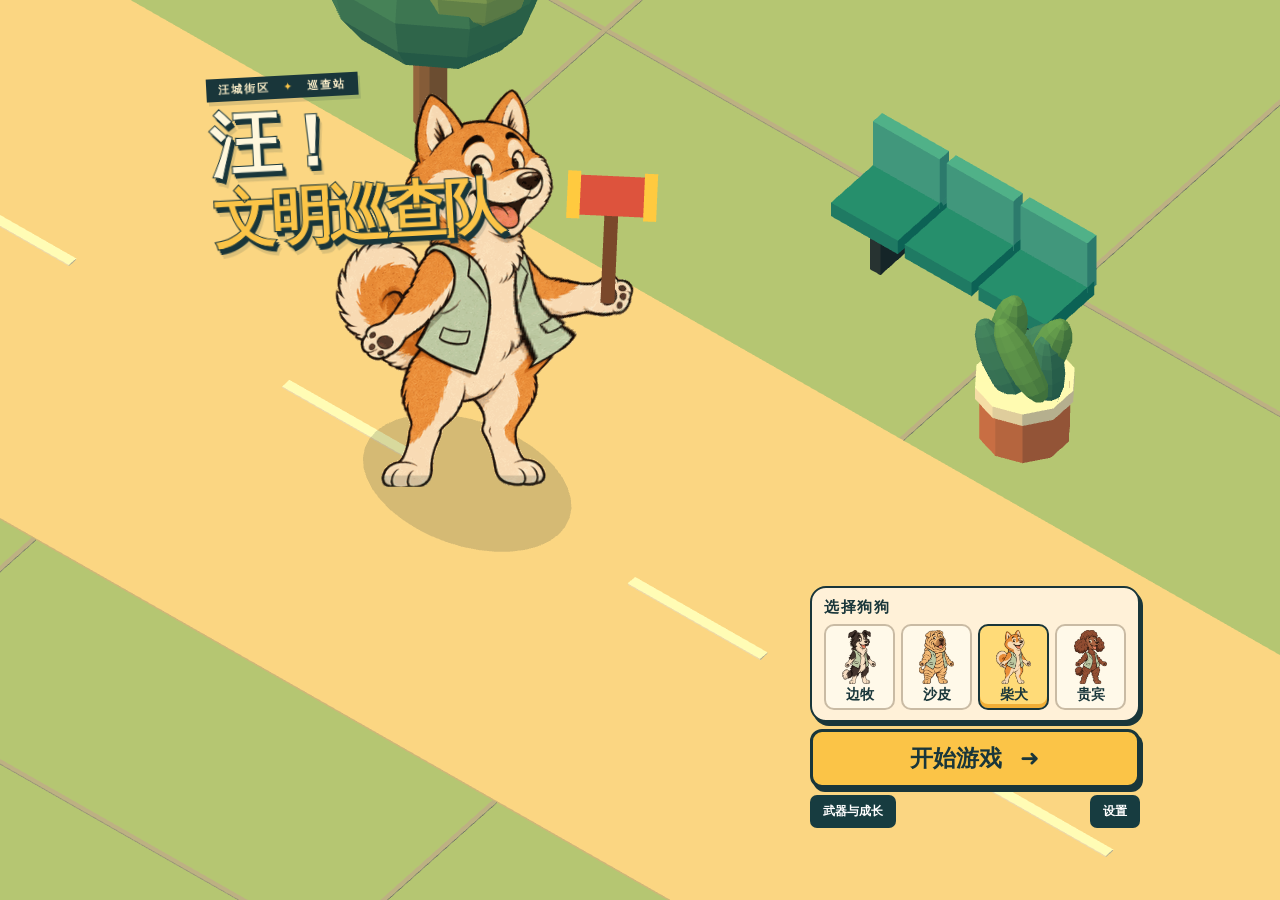
==== play.html @ ae7f6e11 "提供自包含试玩入口与无 WebGL 渲染，恢复卡住的启动流程" ====
<!doctype html>
<html lang="zh-CN"><head><meta charset="utf-8"><meta name="viewport" content="width=device-width,initial-scale=1,viewport-fit=cover,maximum-scale=1"><meta name="theme-color" content="#173c40"><link rel="icon" href="data:,"><title>汪！文明巡查队</title><style>*{box-sizing:border-box} :root{--ink:#19363a;--paper:#fff3d7;--sun:#fbc447;--mint:#64d6bf;--coral:#ff8662}html,body,#game{margin:0;width:100%;height:100%;overflow:hidden;background:#b0d8cb;color:var(--ink);font-family:"Microsoft YaHei","PingFang SC",system-ui,sans-serif}#game{position:relative;isolation:isolate;user-select:none;-webkit-user-select:none}button{font:inherit;font-weight:800;color:inherit;cursor:pointer;-webkit-tap-highlight-color:transparent;touch-action:manipulation}button:active{translate:0 2px}button:focus-visible{outline:3px solid #f24734}button:disabled{opacity:.55}canvas,#marks,#home,#hud,#modal{position:absolute;inset:0;width:100%;height:100%}canvas{display:block;touch-action:none}#home,#hud,#marks{pointer-events:none}#home header{position:absolute;top:max(4%,env(safe-area-inset-top));left:max(6%,calc((100vw - 860px)/2));transform:rotate(-3deg);filter:drop-shadow(2px 4px 0 #17373922)}.station{display:inline-block;background:var(--ink);color:#fff2cc;padding:4px 12px;font-size:11px;letter-spacing:.18em;font-weight:900}.station span{color:var(--sun)}h1{font-size:clamp(44px,min(13vw,8vh),82px);line-height:.98;margin:9px 0 0;color:#fff7dc;font-weight:1000;letter-spacing:-.08em;-webkit-text-stroke:1px var(--ink);text-shadow:2px 3px var(--ink),3px 5px var(--ink)}h1 strong{color:var(--sun);font-size:.88em}nav{pointer-events:auto;position:absolute;width:min(88%,370px);left:50%;bottom:max(3%,env(safe-area-inset-bottom));transform:translateX(-50%);display:grid;gap:7px}.mission{display:flex;align-items:center;text-align:left;border:2px solid var(--ink);border-radius:11px;background:var(--paper);box-shadow:3px 3px 0 var(--ink);gap:12px;padding:6px 14px;min-height:49px}.mission i{display:grid;place-items:center;width:35px;height:35px;background:var(--sun);border:1.8px solid var(--ink);border-radius:8px;transform:rotate(-6deg);font:900 25px system-ui}.mission:nth-child(2) i{background:var(--coral)}.mission:nth-child(3) i{background:var(--mint)}.mission span{display:flex;align-items:baseline;gap:10px}.mission b{font-size:18px}.mission small{font-size:11px;color:#526665}.mission em{margin-left:auto;font:900 27px system-ui}.navfoot{display:flex;justify-content:space-between}.navfoot button{background:#173c40;color:white;border:0;padding:8px 13px;border-radius:7px;font-size:12px}.top,.bars{position:absolute;left:max(13px,env(safe-area-inset-left));right:max(13px,env(safe-area-inset-right));display:flex;align-items:center;gap:8px}.top{top:max(12px,env(safe-area-inset-top));justify-content:space-between;align-items:flex-start}.objective{background:var(--paper);border:2px solid var(--ink);border-radius:9px;box-shadow:2px 3px 0 var(--ink);padding:7px 12px}.objective small,.objective b{display:block}.objective small,#stamp{font-size:10px;letter-spacing:.16em;color:#376c67;font-weight:900}.objective b{font-size:17px}#pause,#act{pointer-events:auto;background:var(--sun);border:2px solid var(--ink);border-radius:12px;box-shadow:2px 3px 0 var(--ink)}#pause{width:42px;height:42px;background:var(--paper)}.bars{top:calc(max(12px,env(safe-area-inset-top)) + 62px);font-size:12px}.bars b,.bars span:not(#energy){background:var(--ink);color:white;border-radius:6px;padding:4px 9px}.bars b{color:var(--sun)}#energy{width:61px;height:10px;background:#2c4848;border-radius:8px;border:2px solid var(--ink);overflow:hidden}#energy i{display:block;height:100%;background:#67e4b8}#hint{position:absolute;bottom:max(92px,calc(env(safe-area-inset-bottom) + 80px));left:50%;transform:translateX(-50%);border-radius:10px;padding:7px 12px;background:#17363aeb;color:white;text-align:center;width:max-content;max-width:88%;font-size:13px;font-weight:700}#stick{position:absolute;bottom:max(17px,env(safe-area-inset-bottom));left:18px;width:67px;height:67px;border:2px dashed #fff9;border-radius:50%;background:#153d4244;display:grid;place-items:center}#stick i{width:29px;height:29px;background:#fffa;border:2px solid #24494b;border-radius:50%}#act{position:absolute;right:18px;bottom:max(21px,env(safe-area-inset-bottom));min-width:82px;height:49px;font-size:16px}.marker{pointer-events:auto;position:absolute;transform:translate(-50%,-100%);padding:4px 7px;font-size:12px;white-space:nowrap;background:#ffefbf;border:1.6px solid var(--ink);border-radius:7px;box-shadow:1px 2px 0 var(--ink);font-weight:900}.marker.clue{background:#7ce2c7}.marker.used{opacity:.55}.float{position:absolute;transform:translate(-50%,-100%) rotate(-9deg);font-size:26px;color:#fff079;font-weight:1000;text-shadow:2px 2px #19363a,-1px -1px #19363a;pointer-events:none}#modal{display:grid;place-items:center;background:#162e3390;pointer-events:auto;padding:16px;z-index:4}article{background:var(--paper);padding:24px;border:3px solid var(--ink);box-shadow:5px 6px 0 var(--ink);border-radius:15px;width:min(100%,380px);max-height:88%;overflow:auto}h2{font-size:28px;margin:5px 0 9px}#desc{line-height:1.65;font-size:15px;white-space:pre-line}#options{display:grid;gap:9px;margin-top:16px}#options button{padding:9px;border:2px solid var(--ink);border-radius:8px;background:white}#options button:first-child{background:var(--sun)}#toast{position:absolute;top:30%;left:50%;transform:translateX(-50%);background:var(--ink);color:white;border-radius:8px;padding:8px 13px;font-size:13px;pointer-events:none;z-index:6;text-align:center;max-width:90%;width:max-content}#toast:empty{display:none}[hidden]{display:none!important}@media(min-aspect-ratio:6/5){nav{left:unset;right:max(5%,calc((100vw - 1000px)/2));transform:none;width:min(32%,330px);bottom:8%}#home header{top:8%}}@media(max-height:550px){nav{gap:4px}.mission{min-height:37px;padding:3px 8px}.mission i{height:26px;width:26px;font-size:19px}.navfoot button{padding:5px 8px}}
#options:has(.art-choice){grid-template-columns:1fr 1fr}#options button.art-choice{height:88px;padding:58px 3px 3px;background-repeat:no-repeat;background-size:auto 49px;background-position:center 5px;background-color:#fffaf0;font-size:13px}#options:has(.art-choice) button:not(.art-choice){grid-column:1/-1}
@media (pointer:coarse),(max-width:700px){#act{min-width:116px;height:76px;font-size:22px;border-radius:20px}#stick{width:96px;height:96px}#stick i{width:42px;height:42px}#pause{width:58px;height:54px;font-size:21px}#hint{bottom:calc(122px + env(safe-area-inset-bottom))}.mission{min-height:55px}.navfoot button,#options button{min-height:48px;font-size:15px}.marker{min-width:48px;min-height:42px;font-size:15px}}


/* 朋友试玩的出勤面板 */
.pick{background:#fff1d8;border:2px solid var(--ink);border-radius:16px;padding:10px 12px;box-shadow:3px 4px var(--ink)}
.pick>b{display:block;font-size:15px;letter-spacing:.1em;margin-bottom:7px}
#dogs{display:grid;grid-template-columns:repeat(4,1fr);gap:6px}
#dogs button{border:2px solid #c9bba4;border-radius:10px;background-color:#fff9e9;background-repeat:no-repeat;background-position:center 4px;background-size:auto 54px;padding:60px 0 4px;font-size:14px}
#dogs button[aria-pressed=true]{border-color:var(--ink);background-color:#ffdb78;box-shadow:inset 0 -4px #f1ae36}
#start{padding:11px 20px;background:var(--sun);border:3px solid var(--ink);border-radius:12px;font-size:23px;box-shadow:3px 4px var(--ink)}
#start span{padding-left:10px}
#stick,#act{touch-action:none;min-width:0;clip-path:ellipse(50% 50% at 50% 50%);border-radius:50%}
#stick{pointer-events:auto;bottom:calc(env(safe-area-inset-bottom) + 8px);border:3px solid #fff4cebb;background:radial-gradient(ellipse,#2a56576b 38%,#23494987 39%,#17454c64 65%,#fff3c57a 67%,#23474d8f 70%);color:#fff3cc}
#stick i{height:42%;width:42%;border:3px solid #13383ec9;background:#ebedd2ae;box-shadow:0 3px 0 #243f4266}
#act{display:flex;flex-direction:column;align-items:center;justify-content:center;gap:0;background:radial-gradient(ellipse at 37% 25%,#ffdc71 0%,#ffbd3f 48%,#f18c26 72%,#d36b1a 95%);border:5px solid #42291e;box-shadow:inset 0 0 0 3px #ffe7a4,inset 0 -9px 0 #ae5726;color:#402518;font-size:clamp(19px,4vw,28px);font-weight:1000;line-height:1.05}
#act::before{content:"";width:52%;height:49%;background:center/contain no-repeat url("[data-uri]");pointer-events:none}
#act:active{filter:brightness(1.14);transform:scale(.96)}
#hint{bottom:auto;top:calc(max(12px,env(safe-area-inset-top)) + 95px);padding:5px 10px;font-size:12px}
@media(max-height:480px){#dogs button{background-size:auto 34px;padding-top:38px}.pick{padding:4px 8px}.pick>b{margin:0}#start{padding:4px 12px}}

#act::before{width:85%;height:88%}

.command{font-size:23px;color:#ffde73;transform:translate(-50%,-70%)}

#options:has([data-art="scooter"]){grid-template-columns:1fr}#options button[data-art="scooter"]{height:auto;min-height:50px;background-position:12px center;background-size:40px auto;padding:8px 8px 8px 50px}
</style></head>
<body><main id="game"><canvas id="scene" aria-label="汪城街区，点目的地前往，拖动控制小狗"></canvas><div id="marks"></div>
<section id="home" hidden><header><div class="station">汪城街区　<span>✦</span>　巡查站</div><h1>汪！<br><strong>文明巡查队</strong></h1></header><nav aria-label="选择巡查员"><div class="pick"><b>选择狗狗</b><div id="dogs" role="group" aria-label="巡查员"></div></div><button id="start">开始游戏 <span>➜</span></button><div class="navfoot"><button id="shop">武器与成长</button><button id="settings">设置</button></div></nav></section>
<section id="hud" hidden><div class="top"><div class="objective"><small id="modeName"></small><b id="objective"></b></div><button id="pause" aria-label="暂停">Ⅱ</button></div><div class="bars"><b id="time"></b><span id="status"></span><span id="energy"><i></i></span></div><div id="hint"></div><div id="stick"><i></i></div><button id="act" aria-label="挥锤"></button></section>
<section id="modal"><article role="dialog" aria-modal="true" aria-labelledby="dialogTitle"><small id="stamp"></small><h2 id="dialogTitle">正在打开巡查站</h2><div id="desc"></div><div id="options"></div></article></section><div id="toast" role="status"></div></main>
<script>
(function(){
  var active=true, timer=setTimeout(function(){show('游戏程序下载时间较长');},15000);
  function show(reason){
    if(!active)return;
    document.getElementById('dialogTitle').textContent='巡查站还没打开';
    document.getElementById('desc').textContent=reason;
    var box=document.getElementById('options');box.textContent='';
    var btn=document.createElement('button');btn.textContent='重新打开完整试玩版';
    btn.onclick=function(){location.href='play.html?retry='+Date.now()};box.appendChild(btn)
  }
  window.addEventListener('error',function(e){
    if(e.target&&e.target.tagName==='SCRIPT')show('程序下载失败，请重试。');
    else if(e.message)show(e.message)
  },true);
  window.patrolBoot={started:function(){active=false;clearTimeout(timer)}}
})();
</script>
<script>console.warn('Scripts "build/three.js" and "build/three.min.js" are deprecated with r150+, and will be removed with r160. Please use ES Modules or alternatives: https://threejs.org/docs/index.html#manual/en/introduction/Installation'),
/**
 * @license
 * Copyright 2010-2023 Three.js Authors
 * SPDX-License-Identifier: MIT
 */
function(t,e){"object"==typeof exports&&"undefined"!=typeof module?e(exports):"function"==typeof define&&define.amd?define(["exports"],e):e((t="undefined"!=typeof globalThis?globalThis:t||self).THREE={})}(this,(function(t){"use strict";const e="160",n=1,i=2,r=3,s=0,a=1,o=100,l=204,c=205,h=0,u=1,d=2,p=0,m=1,f=2,g=3,_=4,v=5,x=6,y="attached",M="detached",S=300,b=301,T=302,E=303,w=304,A=306,R=1e3,C=1001,L=1002,P=1003,I=1004,U=1005,D=1006,N=1007,O=1008,F=1009,B=1012,z=1013,G=1014,H=1015,V=1016,k=1017,W=1018,X=1020,j=1023,q=1026,Y=1027,Z=1029,J=1031,K=1033,$=33776,Q=33777,tt=33778,et=33779,nt=35840,it=35841,rt=35842,st=35843,at=36196,ot=37492,lt=37496,ct=37808,ht=37809,ut=37810,dt=37811,pt=37812,mt=37813,ft=37814,gt=37815,_t=37816,vt=37817,xt=37818,yt=37819,Mt=37820,St=37821,bt=36492,Tt=36494,Et=36495,wt=36284,At=36285,Rt=36286,Ct=2300,Lt=2301,Pt=2302,It=2400,Ut=2401,Dt=2402,Nt=2500,Ot=2501,Ft=3e3,Bt=3001,zt="",Gt="srgb",Ht="srgb-linear",Vt="display-p3",kt="display-p3-linear",Wt="linear",Xt="srgb",jt="rec709",qt="p3",Yt=7680,Zt=35044,Jt="300 es",Kt=1035,$t=2e3,Qt=2001;class te{addEventListener(t,e){void 0===this._listeners&&(this._listeners={});const n=this._listeners;void 0===n[t]&&(n[t]=[]),-1===n[t].indexOf(e)&&n[t].push(e)}hasEventListener(t,e){if(void 0===this._listeners)return!1;const n=this._listeners;return void 0!==n[t]&&-1!==n[t].indexOf(e)}removeEventListener(t,e){if(void 0===this._listeners)return;const n=this._listeners[t];if(void 0!==n){const t=n.indexOf(e);-1!==t&&n.splice(t,1)}}dispatchEvent(t){if(void 0===this._listeners)return;const e=this._listeners[t.type];if(void 0!==e){t.target=this;const n=e.slice(0);for(let e=0,i=n.length;e<i;e++)n[e].call(this,t);t.target=null}}}const ee=["00","01","02","03","04","05","06","07","08","09","0a","0b","0c","0d","0e","0f","10","11","12","13","14","15","16","17","18","19","1a","1b","1c","1d","1e","1f","20","21","22","23","24","25","26","27","28","29","2a","2b","2c","2d","2e","2f","30","31","32","33","34","35","36","37","38","39","3a","3b","3c","3d","3e","3f","40","41","42","43","44","45","46","47","48","49","4a","4b","4c","4d","4e","4f","50","51","52","53","54","55","56","57","58","59","5a","5b","5c","5d","5e","5f","60","61","62","63","64","65","66","67","68","69","6a","6b","6c","6d","6e","6f","70","71","72","73","74","75","76","77","78","79","7a","7b","7c","7d","7e","7f","80","81","82","83","84","85","86","87","88","89","8a","8b","8c","8d","8e","8f","90","91","92","93","94","95","96","97","98","99","9a","9b","9c","9d","9e","9f","a0","a1","a2","a3","a4","a5","a6","a7","a8","a9","aa","ab","ac","ad","ae","af","b0","b1","b2","b3","b4","b5","b6","b7","b8","b9","ba","bb","bc","bd","be","bf","c0","c1","c2","c3","c4","c5","c6","c7","c8","c9","ca","cb","cc","cd","ce","cf","d0","d1","d2","d3","d4","d5","d6","d7","d8","d9","da","db","dc","dd","de","df","e0","e1","e2","e3","e4","e5","e6","e7","e8","e9","ea","eb","ec","ed","ee","ef","f0","f1","f2","f3","f4","f5","f6","f7","f8","f9","fa","fb","fc","fd","fe","ff"];let ne=1234567;const ie=Math.PI/180,re=180/Math.PI;function se(){const t=4294967295*Math.random()|0,e=4294967295*Math.random()|0,n=4294967295*Math.random()|0,i=4294967295*Math.random()|0;return(ee[255&t]+ee[t>>8&255]+ee[t>>16&255]+ee[t>>24&255]+"-"+ee[255&e]+ee[e>>8&255]+"-"+ee[e>>16&15|64]+ee[e>>24&255]+"-"+ee[63&n|128]+ee[n>>8&255]+"-"+ee[n>>16&255]+ee[n>>24&255]+ee[255&i]+ee[i>>8&255]+ee[i>>16&255]+ee[i>>24&255]).toLowerCase()}function ae(t,e,n){return Math.max(e,Math.min(n,t))}function oe(t,e){return(t%e+e)%e}function le(t,e,n){return(1-n)*t+n*e}function ce(t){return 0==(t&t-1)&&0!==t}function he(t){return Math.pow(2,Math.floor(Math.log(t)/Math.LN2))}function ue(t,e){switch(e.constructor){case Float32Array:return t;case Uint32Array:return t/4294967295;case Uint16Array:return t/65535;case Uint8Array:return t/255;case Int32Array:return Math.max(t/2147483647,-1);case Int16Array:return Math.max(t/32767,-1);case Int8Array:return Math.max(t/127,-1);default:throw new Error("Invalid component type.")}}function de(t,e){switch(e.constructor){case Float32Array:return t;case Uint32Array:return Math.round(4294967295*t);case Uint16Array:return Math.round(65535*t);case Uint8Array:return Math.round(255*t);case Int32Array:return Math.round(2147483647*t);case Int16Array:return Math.round(32767*t);case Int8Array:return Math.round(127*t);default:throw new Error("Invalid component type.")}}const pe={DEG2RAD:ie,RAD2DEG:re,generateUUID:se,clamp:ae,euclideanModulo:oe,mapLinear:function(t,e,n,i,r){return i+(t-e)*(r-i)/(n-e)},inverseLerp:function(t,e,n){return t!==e?(n-t)/(e-t):0},lerp:le,damp:function(t,e,n,i){return le(t,e,1-Math.exp(-n*i))},pingpong:function(t,e=1){return e-Math.abs(oe(t,2*e)-e)},smoothstep:function(t,e,n){return t<=e?0:t>=n?1:(t=(t-e)/(n-e))*t*(3-2*t)},smootherstep:function(t,e,n){return t<=e?0:t>=n?1:(t=(t-e)/(n-e))*t*t*(t*(6*t-15)+10)},randInt:function(t,e){return t+Math.floor(Math.random()*(e-t+1))},randFloat:function(t,e){return t+Math.random()*(e-t)},randFloatSpread:function(t){return t*(.5-Math.random())},seededRandom:function(t){void 0!==t&&(ne=t);let e=ne+=1831565813;return e=Math.imul(e^e>>>15,1|e),e^=e+Math.imul(e^e>>>7,61|e),((e^e>>>14)>>>0)/4294967296},degToRad:function(t){return t*ie},radToDeg:function(t){return t*re},isPowerOfTwo:ce,ceilPowerOfTwo:function(t){return Math.pow(2,Math.ceil(Math.log(t)/Math.LN2))},floorPowerOfTwo:he,setQuaternionFromProperEuler:function(t,e,n,i,r){const s=Math.cos,a=Math.sin,o=s(n/2),l=a(n/2),c=s((e+i)/2),h=a((e+i)/2),u=s((e-i)/2),d=a((e-i)/2),p=s((i-e)/2),m=a((i-e)/2);switch(r){case"XYX":t.set(o*h,l*u,l*d,o*c);break;case"YZY":t.set(l*d,o*h,l*u,o*c);break;case"ZXZ":t.set(l*u,l*d,o*h,o*c);break;case"XZX":t.set(o*h,l*m,l*p,o*c);break;case"YXY":t.set(l*p,o*h,l*m,o*c);break;case"ZYZ":t.set(l*m,l*p,o*h,o*c);break;default:console.warn("THREE.MathUtils: .setQuaternionFromProperEuler() encountered an unknown order: "+r)}},normalize:de,denormalize:ue};class me{constructor(t=0,e=0){me.prototype.isVector2=!0,this.x=t,this.y=e}get width(){return this.x}set width(t){this.x=t}get height(){return this.y}set height(t){this.y=t}set(t,e){return this.x=t,this.y=e,this}setScalar(t){return this.x=t,this.y=t,this}setX(t){return this.x=t,this}setY(t){return this.y=t,this}setComponent(t,e){switch(t){case 0:this.x=e;break;case 1:this.y=e;break;default:throw new Error("index is out of range: "+t)}return this}getComponent(t){switch(t){case 0:return this.x;case 1:return this.y;default:throw new Error("index is out of range: "+t)}}clone(){return new this.constructor(this.x,this.y)}copy(t){return this.x=t.x,this.y=t.y,this}add(t){return this.x+=t.x,this.y+=t.y,this}addScalar(t){return this.x+=t,this.y+=t,this}addVectors(t,e){return this.x=t.x+e.x,this.y=t.y+e.y,this}addScaledVector(t,e){return this.x+=t.x*e,this.y+=t.y*e,this}sub(t){return this.x-=t.x,this.y-=t.y,this}subScalar(t){return this.x-=t,this.y-=t,this}subVectors(t,e){return this.x=t.x-e.x,this.y=t.y-e.y,this}multiply(t){return this.x*=t.x,this.y*=t.y,this}multiplyScalar(t){return this.x*=t,this.y*=t,this}divide(t){return this.x/=t.x,this.y/=t.y,this}divideScalar(t){return this.multiplyScalar(1/t)}applyMatrix3(t){const e=this.x,n=this.y,i=t.elements;return this.x=i[0]*e+i[3]*n+i[6],this.y=i[1]*e+i[4]*n+i[7],this}min(t){return this.x=Math.min(this.x,t.x),this.y=Math.min(this.y,t.y),this}max(t){return this.x=Math.max(this.x,t.x),this.y=Math.max(this.y,t.y),this}clamp(t,e){return this.x=Math.max(t.x,Math.min(e.x,this.x)),this.y=Math.max(t.y,Math.min(e.y,this.y)),this}clampScalar(t,e){return this.x=Math.max(t,Math.min(e,this.x)),this.y=Math.max(t,Math.min(e,this.y)),this}clampLength(t,e){const n=this.length();return this.divideScalar(n||1).multiplyScalar(Math.max(t,Math.min(e,n)))}floor(){return this.x=Math.floor(this.x),this.y=Math.floor(this.y),this}ceil(){return this.x=Math.ceil(this.x),this.y=Math.ceil(this.y),this}round(){return this.x=Math.round(this.x),this.y=Math.round(this.y),this}roundToZero(){return this.x=Math.trunc(this.x),this.y=Math.trunc(this.y),this}negate(){return this.x=-this.x,this.y=-this.y,this}dot(t){return this.x*t.x+this.y*t.y}cross(t){return this.x*t.y-this.y*t.x}lengthSq(){return this.x*this.x+this.y*this.y}length(){return Math.sqrt(this.x*this.x+this.y*this.y)}manhattanLength(){return Math.abs(this.x)+Math.abs(this.y)}normalize(){return this.divideScalar(this.length()||1)}angle(){return Math.atan2(-this.y,-this.x)+Math.PI}angleTo(t){const e=Math.sqrt(this.lengthSq()*t.lengthSq());if(0===e)return Math.PI/2;const n=this.dot(t)/e;return Math.acos(ae(n,-1,1))}distanceTo(t){return Math.sqrt(this.distanceToSquared(t))}distanceToSquared(t){const e=this.x-t.x,n=this.y-t.y;return e*e+n*n}manhattanDistanceTo(t){return Math.abs(this.x-t.x)+Math.abs(this.y-t.y)}setLength(t){return this.normalize().multiplyScalar(t)}lerp(t,e){return this.x+=(t.x-this.x)*e,this.y+=(t.y-this.y)*e,this}lerpVectors(t,e,n){return this.x=t.x+(e.x-t.x)*n,this.y=t.y+(e.y-t.y)*n,this}equals(t){return t.x===this.x&&t.y===this.y}fromArray(t,e=0){return this.x=t[e],this.y=t[e+1],this}toArray(t=[],e=0){return t[e]=this.x,t[e+1]=this.y,t}fromBufferAttribute(t,e){return this.x=t.getX(e),this.y=t.getY(e),this}rotateAround(t,e){const n=Math.cos(e),i=Math.sin(e),r=this.x-t.x,s=this.y-t.y;return this.x=r*n-s*i+t.x,this.y=r*i+s*n+t.y,this}random(){return this.x=Math.random(),this.y=Math.random(),this}*[Symbol.iterator](){yield this.x,yield this.y}}class fe{constructor(t,e,n,i,r,s,a,o,l){fe.prototype.isMatrix3=!0,this.elements=[1,0,0,0,1,0,0,0,1],void 0!==t&&this.set(t,e,n,i,r,s,a,o,l)}set(t,e,n,i,r,s,a,o,l){const c=this.elements;return c[0]=t,c[1]=i,c[2]=a,c[3]=e,c[4]=r,c[5]=o,c[6]=n,c[7]=s,c[8]=l,this}identity(){return this.set(1,0,0,0,1,0,0,0,1),this}copy(t){const e=this.elements,n=t.elements;return e[0]=n[0],e[1]=n[1],e[2]=n[2],e[3]=n[3],e[4]=n[4],e[5]=n[5],e[6]=n[6],e[7]=n[7],e[8]=n[8],this}extractBasis(t,e,n){return t.setFromMatrix3Column(this,0),e.setFromMatrix3Column(this,1),n.setFromMatrix3Column(this,2),this}setFromMatrix4(t){const e=t.elements;return this.set(e[0],e[4],e[8],e[1],e[5],e[9],e[2],e[6],e[10]),this}multiply(t){return this.multiplyMatrices(this,t)}premultiply(t){return this.multiplyMatrices(t,this)}multiplyMatrices(t,e){const n=t.elements,i=e.elements,r=this.elements,s=n[0],a=n[3],o=n[6],l=n[1],c=n[4],h=n[7],u=n[2],d=n[5],p=n[8],m=i[0],f=i[3],g=i[6],_=i[1],v=i[4],x=i[7],y=i[2],M=i[5],S=i[8];return r[0]=s*m+a*_+o*y,r[3]=s*f+a*v+o*M,r[6]=s*g+a*x+o*S,r[1]=l*m+c*_+h*y,r[4]=l*f+c*v+h*M,r[7]=l*g+c*x+h*S,r[2]=u*m+d*_+p*y,r[5]=u*f+d*v+p*M,r[8]=u*g+d*x+p*S,this}multiplyScalar(t){const e=this.elements;return e[0]*=t,e[3]*=t,e[6]*=t,e[1]*=t,e[4]*=t,e[7]*=t,e[2]*=t,e[5]*=t,e[8]*=t,this}determinant(){const t=this.elements,e=t[0],n=t[1],i=t[2],r=t[3],s=t[4],a=t[5],o=t[6],l=t[7],c=t[8];return e*s*c-e*a*l-n*r*c+n*a*o+i*r*l-i*s*o}invert(){const t=this.elements,e=t[0],n=t[1],i=t[2],r=t[3],s=t[4],a=t[5],o=t[6],l=t[7],c=t[8],h=c*s-a*l,u=a*o-c*r,d=l*r-s*o,p=e*h+n*u+i*d;if(0===p)return this.set(0,0,0,0,0,0,0,0,0);const m=1/p;return t[0]=h*m,t[1]=(i*l-c*n)*m,t[2]=(a*n-i*s)*m,t[3]=u*m,t[4]=(c*e-i*o)*m,t[5]=(i*r-a*e)*m,t[6]=d*m,t[7]=(n*o-l*e)*m,t[8]=(s*e-n*r)*m,this}transpose(){let t;const e=this.elements;return t=e[1],e[1]=e[3],e[3]=t,t=e[2],e[2]=e[6],e[6]=t,t=e[5],e[5]=e[7],e[7]=t,this}getNormalMatrix(t){return this.setFromMatrix4(t).invert().transpose()}transposeIntoArray(t){const e=this.elements;return t[0]=e[0],t[1]=e[3],t[2]=e[6],t[3]=e[1],t[4]=e[4],t[5]=e[7],t[6]=e[2],t[7]=e[5],t[8]=e[8],this}setUvTransform(t,e,n,i,r,s,a){const o=Math.cos(r),l=Math.sin(r);return this.set(n*o,n*l,-n*(o*s+l*a)+s+t,-i*l,i*o,-i*(-l*s+o*a)+a+e,0,0,1),this}scale(t,e){return this.premultiply(ge.makeScale(t,e)),this}rotate(t){return this.premultiply(ge.makeRotation(-t)),this}translate(t,e){return this.premultiply(ge.makeTranslation(t,e)),this}makeTranslation(t,e){return t.isVector2?this.set(1,0,t.x,0,1,t.y,0,0,1):this.set(1,0,t,0,1,e,0,0,1),this}makeRotation(t){const e=Math.cos(t),n=Math.sin(t);return this.set(e,-n,0,n,e,0,0,0,1),this}makeScale(t,e){return this.set(t,0,0,0,e,0,0,0,1),this}equals(t){const e=this.elements,n=t.elements;for(let t=0;t<9;t++)if(e[t]!==n[t])return!1;return!0}fromArray(t,e=0){for(let n=0;n<9;n++)this.elements[n]=t[n+e];return this}toArray(t=[],e=0){const n=this.elements;return t[e]=n[0],t[e+1]=n[1],t[e+2]=n[2],t[e+3]=n[3],t[e+4]=n[4],t[e+5]=n[5],t[e+6]=n[6],t[e+7]=n[7],t[e+8]=n[8],t}clone(){return(new this.constructor).fromArray(this.elements)}}const ge=new fe;function _e(t){for(let e=t.length-1;e>=0;--e)if(t[e]>=65535)return!0;return!1}const ve={Int8Array:Int8Array,Uint8Array:Uint8Array,Uint8ClampedArray:Uint8ClampedArray,Int16Array:Int16Array,Uint16Array:Uint16Array,Int32Array:Int32Array,Uint32Array:Uint32Array,Float32Array:Float32Array,Float64Array:Float64Array};function xe(t,e){return new ve[t](e)}function ye(t){return document.createElementNS("http://www.w3.org/1999/xhtml",t)}function Me(){const t=ye("canvas");return t.style.display="block",t}const Se={};function be(t){t in Se||(Se[t]=!0,console.warn(t))}const Te=(new fe).set(.8224621,.177538,0,.0331941,.9668058,0,.0170827,.0723974,.9105199),Ee=(new fe).set(1.2249401,-.2249404,0,-.0420569,1.0420571,0,-.0196376,-.0786361,1.0982735),we={[Ht]:{transfer:Wt,primaries:jt,toReference:t=>t,fromReference:t=>t},[Gt]:{transfer:Xt,primaries:jt,toReference:t=>t.convertSRGBToLinear(),fromReference:t=>t.convertLinearToSRGB()},[kt]:{transfer:Wt,primaries:qt,toReference:t=>t.applyMatrix3(Ee),fromReference:t=>t.applyMatrix3(Te)},[Vt]:{transfer:Xt,primaries:qt,toReference:t=>t.convertSRGBToLinear().applyMatrix3(Ee),fromReference:t=>t.applyMatrix3(Te).convertLinearToSRGB()}},Ae=new Set([Ht,kt]),Re={enabled:!0,_workingColorSpace:Ht,get workingColorSpace(){return this._workingColorSpace},set workingColorSpace(t){if(!Ae.has(t))throw new Error(`Unsupported working color space, "${t}".`);this._workingColorSpace=t},convert:function(t,e,n){if(!1===this.enabled||e===n||!e||!n)return t;const i=we[e].toReference;return(0,we[n].fromReference)(i(t))},fromWorkingColorSpace:function(t,e){return this.convert(t,this._workingColorSpace,e)},toWorkingColorSpace:function(t,e){return this.convert(t,e,this._workingColorSpace)},getPrimaries:function(t){return we[t].primaries},getTransfer:function(t){return t===zt?Wt:we[t].transfer}};function Ce(t){return t<.04045?.0773993808*t:Math.pow(.9478672986*t+.0521327014,2.4)}function Le(t){return t<.0031308?12.92*t:1.055*Math.pow(t,.41666)-.055}let Pe;class Ie{static getDataURL(t){if(/^data:/i.test(t.src))return t.src;if("undefined"==typeof HTMLCanvasElement)return t.src;let e;if(t instanceof HTMLCanvasElement)e=t;else{void 0===Pe&&(Pe=ye("canvas")),Pe.width=t.width,Pe.height=t.height;const n=Pe.getContext("2d");t instanceof ImageData?n.putImageData(t,0,0):n.drawImage(t,0,0,t.width,t.height),e=Pe}return e.width>2048||e.height>2048?(console.warn("THREE.ImageUtils.getDataURL: Image converted to jpg for performance reasons",t),e.toDataURL("image/jpeg",.6)):e.toDataURL("image/png")}static sRGBToLinear(t){if("undefined"!=typeof HTMLImageElement&&t instanceof HTMLImageElement||"undefined"!=typeof HTMLCanvasElement&&t instanceof HTMLCanvasElement||"undefined"!=typeof ImageBitmap&&t instanceof ImageBitmap){const e=ye("canvas");e.width=t.width,e.height=t.height;const n=e.getContext("2d");n.drawImage(t,0,0,t.width,t.height);const i=n.getImageData(0,0,t.width,t.height),r=i.data;for(let t=0;t<r.length;t++)r[t]=255*Ce(r[t]/255);return n.putImageData(i,0,0),e}if(t.data){const e=t.data.slice(0);for(let t=0;t<e.length;t++)e instanceof Uint8Array||e instanceof Uint8ClampedArray?e[t]=Math.floor(255*Ce(e[t]/255)):e[t]=Ce(e[t]);return{data:e,width:t.width,height:t.height}}return console.warn("THREE.ImageUtils.sRGBToLinear(): Unsupported image type. No color space conversion applied."),t}}let Ue=0;class De{constructor(t=null){this.isSource=!0,Object.defineProperty(this,"id",{value:Ue++}),this.uuid=se(),this.data=t,this.version=0}set needsUpdate(t){!0===t&&this.version++}toJSON(t){const e=void 0===t||"string"==typeof t;if(!e&&void 0!==t.images[this.uuid])return t.images[this.uuid];const n={uuid:this.uuid,url:""},i=this.data;if(null!==i){let t;if(Array.isArray(i)){t=[];for(let e=0,n=i.length;e<n;e++)i[e].isDataTexture?t.push(Ne(i[e].image)):t.push(Ne(i[e]))}else t=Ne(i);n.url=t}return e||(t.images[this.uuid]=n),n}}function Ne(t){return"undefined"!=typeof HTMLImageElement&&t instanceof HTMLImageElement||"undefined"!=typeof HTMLCanvasElement&&t instanceof HTMLCanvasElement||"undefined"!=typeof ImageBitmap&&t instanceof ImageBitmap?Ie.getDataURL(t):t.data?{data:Array.from(t.data),width:t.width,height:t.height,type:t.data.constructor.name}:(console.warn("THREE.Texture: Unable to serialize Texture."),{})}let Oe=0;class Fe extends te{constructor(t=Fe.DEFAULT_IMAGE,e=Fe.DEFAULT_MAPPING,n=1001,i=1001,r=1006,s=1008,a=1023,o=1009,l=Fe.DEFAULT_ANISOTROPY,c=""){super(),this.isTexture=!0,Object.defineProperty(this,"id",{value:Oe++}),this.uuid=se(),this.name="",this.source=new De(t),this.mipmaps=[],this.mapping=e,this.channel=0,this.wrapS=n,this.wrapT=i,this.magFilter=r,this.minFilter=s,this.anisotropy=l,this.format=a,this.internalFormat=null,this.type=o,this.offset=new me(0,0),this.repeat=new me(1,1),this.center=new me(0,0),this.rotation=0,this.matrixAutoUpdate=!0,this.matrix=new fe,this.generateMipmaps=!0,this.premultiplyAlpha=!1,this.flipY=!0,this.unpackAlignment=4,"string"==typeof c?this.colorSpace=c:(be("THREE.Texture: Property .encoding has been replaced by .colorSpace."),this.colorSpace=c===Bt?Gt:zt),this.userData={},this.version=0,this.onUpdate=null,this.isRenderTargetTexture=!1,this.needsPMREMUpdate=!1}get image(){return this.source.data}set image(t=null){this.source.data=t}updateMatrix(){this.matrix.setUvTransform(this.offset.x,this.offset.y,this.repeat.x,this.repeat.y,this.rotation,this.center.x,this.center.y)}clone(){return(new this.constructor).copy(this)}copy(t){return this.name=t.name,this.source=t.source,this.mipmaps=t.mipmaps.slice(0),this.mapping=t.mapping,this.channel=t.channel,this.wrapS=t.wrapS,this.wrapT=t.wrapT,this.magFilter=t.magFilter,this.minFilter=t.minFilter,this.anisotropy=t.anisotropy,this.format=t.format,this.internalFormat=t.internalFormat,this.type=t.type,this.offset.copy(t.offset),this.repeat.copy(t.repeat),this.center.copy(t.center),this.rotation=t.rotation,this.matrixAutoUpdate=t.matrixAutoUpdate,this.matrix.copy(t.matrix),this.generateMipmaps=t.generateMipmaps,this.premultiplyAlpha=t.premultiplyAlpha,this.flipY=t.flipY,this.unpackAlignment=t.unpackAlignment,this.colorSpace=t.colorSpace,this.userData=JSON.parse(JSON.stringify(t.userData)),this.needsUpdate=!0,this}toJSON(t){const e=void 0===t||"string"==typeof t;if(!e&&void 0!==t.textures[this.uuid])return t.textures[this.uuid];const n={metadata:{version:4.6,type:"Texture",generator:"Texture.toJSON"},uuid:this.uuid,name:this.name,image:this.source.toJSON(t).uuid,mapping:this.mapping,channel:this.channel,repeat:[this.repeat.x,this.repeat.y],offset:[this.offset.x,this.offset.y],center:[this.center.x,this.center.y],rotation:this.rotation,wrap:[this.wrapS,this.wrapT],format:this.format,internalFormat:this.internalFormat,type:this.type,colorSpace:this.colorSpace,minFilter:this.minFilter,magFilter:this.magFilter,anisotropy:this.anisotropy,flipY:this.flipY,generateMipmaps:this.generateMipmaps,premultiplyAlpha:this.premultiplyAlpha,unpackAlignment:this.unpackAlignment};return Object.keys(this.userData).length>0&&(n.userData=this.userData),e||(t.textures[this.uuid]=n),n}dispose(){this.dispatchEvent({type:"dispose"})}transformUv(t){if(this.mapping!==S)return t;if(t.applyMatrix3(this.matrix),t.x<0||t.x>1)switch(this.wrapS){case R:t.x=t.x-Math.floor(t.x);break;case C:t.x=t.x<0?0:1;break;case L:1===Math.abs(Math.floor(t.x)%2)?t.x=Math.ceil(t.x)-t.x:t.x=t.x-Math.floor(t.x)}if(t.y<0||t.y>1)switch(this.wrapT){case R:t.y=t.y-Math.floor(t.y);break;case C:t.y=t.y<0?0:1;break;case L:1===Math.abs(Math.floor(t.y)%2)?t.y=Math.ceil(t.y)-t.y:t.y=t.y-Math.floor(t.y)}return this.flipY&&(t.y=1-t.y),t}set needsUpdate(t){!0===t&&(this.version++,this.source.needsUpdate=!0)}get encoding(){return be("THREE.Texture: Property .encoding has been replaced by .colorSpace."),this.colorSpace===Gt?Bt:Ft}set encoding(t){be("THREE.Texture: Property .encoding has been replaced by .colorSpace."),this.colorSpace=t===Bt?Gt:zt}}Fe.DEFAULT_IMAGE=null,Fe.DEFAULT_MAPPING=S,Fe.DEFAULT_ANISOTROPY=1;class Be{constructor(t=0,e=0,n=0,i=1){Be.prototype.isVector4=!0,this.x=t,this.y=e,this.z=n,this.w=i}get width(){return this.z}set width(t){this.z=t}get height(){return this.w}set height(t){this.w=t}set(t,e,n,i){return this.x=t,this.y=e,this.z=n,this.w=i,this}setScalar(t){return this.x=t,this.y=t,this.z=t,this.w=t,this}setX(t){return this.x=t,this}setY(t){return this.y=t,this}setZ(t){return this.z=t,this}setW(t){return this.w=t,this}setComponent(t,e){switch(t){case 0:this.x=e;break;case 1:this.y=e;break;case 2:this.z=e;break;case 3:this.w=e;break;default:throw new Error("index is out of range: "+t)}return this}getComponent(t){switch(t){case 0:return this.x;case 1:return this.y;case 2:return this.z;case 3:return this.w;default:throw new Error("index is out of range: "+t)}}clone(){return new this.constructor(this.x,this.y,this.z,this.w)}copy(t){return this.x=t.x,this.y=t.y,this.z=t.z,this.w=void 0!==t.w?t.w:1,this}add(t){return this.x+=t.x,this.y+=t.y,this.z+=t.z,this.w+=t.w,this}addScalar(t){return this.x+=t,this.y+=t,this.z+=t,this.w+=t,this}addVectors(t,e){return this.x=t.x+e.x,this.y=t.y+e.y,this.z=t.z+e.z,this.w=t.w+e.w,this}addScaledVector(t,e){return this.x+=t.x*e,this.y+=t.y*e,this.z+=t.z*e,this.w+=t.w*e,this}sub(t){return this.x-=t.x,this.y-=t.y,this.z-=t.z,this.w-=t.w,this}subScalar(t){return this.x-=t,this.y-=t,this.z-=t,this.w-=t,this}subVectors(t,e){return this.x=t.x-e.x,this.y=t.y-e.y,this.z=t.z-e.z,this.w=t.w-e.w,this}multiply(t){return this.x*=t.x,this.y*=t.y,this.z*=t.z,this.w*=t.w,this}multiplyScalar(t){return this.x*=t,this.y*=t,this.z*=t,this.w*=t,this}applyMatrix4(t){const e=this.x,n=this.y,i=this.z,r=this.w,s=t.elements;return this.x=s[0]*e+s[4]*n+s[8]*i+s[12]*r,this.y=s[1]*e+s[5]*n+s[9]*i+s[13]*r,this.z=s[2]*e+s[6]*n+s[10]*i+s[14]*r,this.w=s[3]*e+s[7]*n+s[11]*i+s[15]*r,this}divideScalar(t){return this.multiplyScalar(1/t)}setAxisAngleFromQuaternion(t){this.w=2*Math.acos(t.w);const e=Math.sqrt(1-t.w*t.w);return e<1e-4?(this.x=1,this.y=0,this.z=0):(this.x=t.x/e,this.y=t.y/e,this.z=t.z/e),this}setAxisAngleFromRotationMatrix(t){let e,n,i,r;const s=.01,a=.1,o=t.elements,l=o[0],c=o[4],h=o[8],u=o[1],d=o[5],p=o[9],m=o[2],f=o[6],g=o[10];if(Math.abs(c-u)<s&&Math.abs(h-m)<s&&Math.abs(p-f)<s){if(Math.abs(c+u)<a&&Math.abs(h+m)<a&&Math.abs(p+f)<a&&Math.abs(l+d+g-3)<a)return this.set(1,0,0,0),this;e=Math.PI;const t=(l+1)/2,o=(d+1)/2,_=(g+1)/2,v=(c+u)/4,x=(h+m)/4,y=(p+f)/4;return t>o&&t>_?t<s?(n=0,i=.707106781,r=.707106781):(n=Math.sqrt(t),i=v/n,r=x/n):o>_?o<s?(n=.707106781,i=0,r=.707106781):(i=Math.sqrt(o),n=v/i,r=y/i):_<s?(n=.707106781,i=.707106781,r=0):(r=Math.sqrt(_),n=x/r,i=y/r),this.set(n,i,r,e),this}let _=Math.sqrt((f-p)*(f-p)+(h-m)*(h-m)+(u-c)*(u-c));return Math.abs(_)<.001&&(_=1),this.x=(f-p)/_,this.y=(h-m)/_,this.z=(u-c)/_,this.w=Math.acos((l+d+g-1)/2),this}min(t){return this.x=Math.min(this.x,t.x),this.y=Math.min(this.y,t.y),this.z=Math.min(this.z,t.z),this.w=Math.min(this.w,t.w),this}max(t){return this.x=Math.max(this.x,t.x),this.y=Math.max(this.y,t.y),this.z=Math.max(this.z,t.z),this.w=Math.max(this.w,t.w),this}clamp(t,e){return this.x=Math.max(t.x,Math.min(e.x,this.x)),this.y=Math.max(t.y,Math.min(e.y,this.y)),this.z=Math.max(t.z,Math.min(e.z,this.z)),this.w=Math.max(t.w,Math.min(e.w,this.w)),this}clampScalar(t,e){return this.x=Math.max(t,Math.min(e,this.x)),this.y=Math.max(t,Math.min(e,this.y)),this.z=Math.max(t,Math.min(e,this.z)),this.w=Math.max(t,Math.min(e,this.w)),this}clampLength(t,e){const n=this.length();return this.divideScalar(n||1).multiplyScalar(Math.max(t,Math.min(e,n)))}floor(){return this.x=Math.floor(this.x),this.y=Math.floor(this.y),this.z=Math.floor(this.z),this.w=Math.floor(this.w),this}ceil(){return this.x=Math.ceil(this.x),this.y=Math.ceil(this.y),this.z=Math.ceil(this.z),this.w=Math.ceil(this.w),this}round(){return this.x=Math.round(this.x),this.y=Math.round(this.y),this.z=Math.round(this.z),this.w=Math.round(this.w),this}roundToZero(){return this.x=Math.trunc(this.x),this.y=Math.trunc(this.y),this.z=Math.trunc(this.z),this.w=Math.trunc(this.w),this}negate(){return this.x=-this.x,this.y=-this.y,this.z=-this.z,this.w=-this.w,this}dot(t){return this.x*t.x+this.y*t.y+this.z*t.z+this.w*t.w}lengthSq(){return this.x*this.x+this.y*this.y+this.z*this.z+this.w*this.w}length(){return Math.sqrt(this.x*this.x+this.y*this.y+this.z*this.z+this.w*this.w)}manhattanLength(){return Math.abs(this.x)+Math.abs(this.y)+Math.abs(this.z)+Math.abs(this.w)}normalize(){return this.divideScalar(this.length()||1)}setLength(t){return this.normalize().multiplyScalar(t)}lerp(t,e){return this.x+=(t.x-this.x)*e,this.y+=(t.y-this.y)*e,this.z+=(t.z-this.z)*e,this.w+=(t.w-this.w)*e,this}lerpVectors(t,e,n){return this.x=t.x+(e.x-t.x)*n,this.y=t.y+(e.y-t.y)*n,this.z=t.z+(e.z-t.z)*n,this.w=t.w+(e.w-t.w)*n,this}equals(t){return t.x===this.x&&t.y===this.y&&t.z===this.z&&t.w===this.w}fromArray(t,e=0){return this.x=t[e],this.y=t[e+1],this.z=t[e+2],this.w=t[e+3],this}toArray(t=[],e=0){return t[e]=this.x,t[e+1]=this.y,t[e+2]=this.z,t[e+3]=this.w,t}fromBufferAttribute(t,e){return this.x=t.getX(e),this.y=t.getY(e),this.z=t.getZ(e),this.w=t.getW(e),this}random(){return this.x=Math.random(),this.y=Math.random(),this.z=Math.random(),this.w=Math.random(),this}*[Symbol.iterator](){yield this.x,yield this.y,yield this.z,yield this.w}}class ze extends te{constructor(t=1,e=1,n={}){super(),this.isRenderTarget=!0,this.width=t,this.height=e,this.depth=1,this.scissor=new Be(0,0,t,e),this.scissorTest=!1,this.viewport=new Be(0,0,t,e);const i={width:t,height:e,depth:1};void 0!==n.encoding&&(be("THREE.WebGLRenderTarget: option.encoding has been replaced by option.colorSpace."),n.colorSpace=n.encoding===Bt?Gt:zt),n=Object.assign({generateMipmaps:!1,internalFormat:null,minFilter:D,depthBuffer:!0,stencilBuffer:!1,depthTexture:null,samples:0},n),this.texture=new Fe(i,n.mapping,n.wrapS,n.wrapT,n.magFilter,n.minFilter,n.format,n.type,n.anisotropy,n.colorSpace),this.texture.isRenderTargetTexture=!0,this.texture.flipY=!1,this.texture.generateMipmaps=n.generateMipmaps,this.texture.internalFormat=n.internalFormat,this.depthBuffer=n.depthBuffer,this.stencilBuffer=n.stencilBuffer,this.depthTexture=n.depthTexture,this.samples=n.samples}setSize(t,e,n=1){this.width===t&&this.height===e&&this.depth===n||(this.width=t,this.height=e,this.depth=n,this.texture.image.width=t,this.texture.image.height=e,this.texture.image.depth=n,this.dispose()),this.viewport.set(0,0,t,e),this.scissor.set(0,0,t,e)}clone(){return(new this.constructor).copy(this)}copy(t){this.width=t.width,this.height=t.height,this.depth=t.depth,this.scissor.copy(t.scissor),this.scissorTest=t.scissorTest,this.viewport.copy(t.viewport),this.texture=t.texture.clone(),this.texture.isRenderTargetTexture=!0;const e=Object.assign({},t.texture.image);return this.texture.source=new De(e),this.depthBuffer=t.depthBuffer,this.stencilBuffer=t.stencilBuffer,null!==t.depthTexture&&(this.depthTexture=t.depthTexture.clone()),this.samples=t.samples,this}dispose(){this.dispatchEvent({type:"dispose"})}}class Ge extends ze{constructor(t=1,e=1,n={}){super(t,e,n),this.isWebGLRenderTarget=!0}}class He extends Fe{constructor(t=null,e=1,n=1,i=1){super(null),this.isDataArrayTexture=!0,this.image={data:t,width:e,height:n,depth:i},this.magFilter=P,this.minFilter=P,this.wrapR=C,this.generateMipmaps=!1,this.flipY=!1,this.unpackAlignment=1}}class Ve extends Fe{constructor(t=null,e=1,n=1,i=1){super(null),this.isData3DTexture=!0,this.image={data:t,width:e,height:n,depth:i},this.magFilter=P,this.minFilter=P,this.wrapR=C,this.generateMipmaps=!1,this.flipY=!1,this.unpackAlignment=1}}class ke{constructor(t=0,e=0,n=0,i=1){this.isQuaternion=!0,this._x=t,this._y=e,this._z=n,this._w=i}static slerpFlat(t,e,n,i,r,s,a){let o=n[i+0],l=n[i+1],c=n[i+2],h=n[i+3];const u=r[s+0],d=r[s+1],p=r[s+2],m=r[s+3];if(0===a)return t[e+0]=o,t[e+1]=l,t[e+2]=c,void(t[e+3]=h);if(1===a)return t[e+0]=u,t[e+1]=d,t[e+2]=p,void(t[e+3]=m);if(h!==m||o!==u||l!==d||c!==p){let t=1-a;const e=o*u+l*d+c*p+h*m,n=e>=0?1:-1,i=1-e*e;if(i>Number.EPSILON){const r=Math.sqrt(i),s=Math.atan2(r,e*n);t=Math.sin(t*s)/r,a=Math.sin(a*s)/r}const r=a*n;if(o=o*t+u*r,l=l*t+d*r,c=c*t+p*r,h=h*t+m*r,t===1-a){const t=1/Math.sqrt(o*o+l*l+c*c+h*h);o*=t,l*=t,c*=t,h*=t}}t[e]=o,t[e+1]=l,t[e+2]=c,t[e+3]=h}static multiplyQuaternionsFlat(t,e,n,i,r,s){const a=n[i],o=n[i+1],l=n[i+2],c=n[i+3],h=r[s],u=r[s+1],d=r[s+2],p=r[s+3];return t[e]=a*p+c*h+o*d-l*u,t[e+1]=o*p+c*u+l*h-a*d,t[e+2]=l*p+c*d+a*u-o*h,t[e+3]=c*p-a*h-o*u-l*d,t}get x(){return this._x}set x(t){this._x=t,this._onChangeCallback()}get y(){return this._y}set y(t){this._y=t,this._onChangeCallback()}get z(){return this._z}set z(t){this._z=t,this._onChangeCallback()}get w(){return this._w}set w(t){this._w=t,this._onChangeCallback()}set(t,e,n,i){return this._x=t,this._y=e,this._z=n,this._w=i,this._onChangeCallback(),this}clone(){return new this.constructor(this._x,this._y,this._z,this._w)}copy(t){return this._x=t.x,this._y=t.y,this._z=t.z,this._w=t.w,this._onChangeCallback(),this}setFromEuler(t,e=!0){const n=t._x,i=t._y,r=t._z,s=t._order,a=Math.cos,o=Math.sin,l=a(n/2),c=a(i/2),h=a(r/2),u=o(n/2),d=o(i/2),p=o(r/2);switch(s){case"XYZ":this._x=u*c*h+l*d*p,this._y=l*d*h-u*c*p,this._z=l*c*p+u*d*h,this._w=l*c*h-u*d*p;break;case"YXZ":this._x=u*c*h+l*d*p,this._y=l*d*h-u*c*p,this._z=l*c*p-u*d*h,this._w=l*c*h+u*d*p;break;case"ZXY":this._x=u*c*h-l*d*p,this._y=l*d*h+u*c*p,this._z=l*c*p+u*d*h,this._w=l*c*h-u*d*p;break;case"ZYX":this._x=u*c*h-l*d*p,this._y=l*d*h+u*c*p,this._z=l*c*p-u*d*h,this._w=l*c*h+u*d*p;break;case"YZX":this._x=u*c*h+l*d*p,this._y=l*d*h+u*c*p,this._z=l*c*p-u*d*h,this._w=l*c*h-u*d*p;break;case"XZY":this._x=u*c*h-l*d*p,this._y=l*d*h-u*c*p,this._z=l*c*p+u*d*h,this._w=l*c*h+u*d*p;break;default:console.warn("THREE.Quaternion: .setFromEuler() encountered an unknown order: "+s)}return!0===e&&this._onChangeCallback(),this}setFromAxisAngle(t,e){const n=e/2,i=Math.sin(n);return this._x=t.x*i,this._y=t.y*i,this._z=t.z*i,this._w=Math.cos(n),this._onChangeCallback(),this}setFromRotationMatrix(t){const e=t.elements,n=e[0],i=e[4],r=e[8],s=e[1],a=e[5],o=e[9],l=e[2],c=e[6],h=e[10],u=n+a+h;if(u>0){const t=.5/Math.sqrt(u+1);this._w=.25/t,this._x=(c-o)*t,this._y=(r-l)*t,this._z=(s-i)*t}else if(n>a&&n>h){const t=2*Math.sqrt(1+n-a-h);this._w=(c-o)/t,this._x=.25*t,this._y=(i+s)/t,this._z=(r+l)/t}else if(a>h){const t=2*Math.sqrt(1+a-n-h);this._w=(r-l)/t,this._x=(i+s)/t,this._y=.25*t,this._z=(o+c)/t}else{const t=2*Math.sqrt(1+h-n-a);this._w=(s-i)/t,this._x=(r+l)/t,this._y=(o+c)/t,this._z=.25*t}return this._onChangeCallback(),this}setFromUnitVectors(t,e){let n=t.dot(e)+1;return n<Number.EPSILON?(n=0,Math.abs(t.x)>Math.abs(t.z)?(this._x=-t.y,this._y=t.x,this._z=0,this._w=n):(this._x=0,this._y=-t.z,this._z=t.y,this._w=n)):(this._x=t.y*e.z-t.z*e.y,this._y=t.z*e.x-t.x*e.z,this._z=t.x*e.y-t.y*e.x,this._w=n),this.normalize()}angleTo(t){return 2*Math.acos(Math.abs(ae(this.dot(t),-1,1)))}rotateTowards(t,e){const n=this.angleTo(t);if(0===n)return this;const i=Math.min(1,e/n);return this.slerp(t,i),this}identity(){return this.set(0,0,0,1)}invert(){return this.conjugate()}conjugate(){return this._x*=-1,this._y*=-1,this._z*=-1,this._onChangeCallback(),this}dot(t){return this._x*t._x+this._y*t._y+this._z*t._z+this._w*t._w}lengthSq(){return this._x*this._x+this._y*this._y+this._z*this._z+this._w*this._w}length(){return Math.sqrt(this._x*this._x+this._y*this._y+this._z*this._z+this._w*this._w)}normalize(){let t=this.length();return 0===t?(this._x=0,this._y=0,this._z=0,this._w=1):(t=1/t,this._x=this._x*t,this._y=this._y*t,this._z=this._z*t,this._w=this._w*t),this._onChangeCallback(),this}multiply(t){return this.multiplyQuaternions(this,t)}premultiply(t){return this.multiplyQuaternions(t,this)}multiplyQuaternions(t,e){const n=t._x,i=t._y,r=t._z,s=t._w,a=e._x,o=e._y,l=e._z,c=e._w;return this._x=n*c+s*a+i*l-r*o,this._y=i*c+s*o+r*a-n*l,this._z=r*c+s*l+n*o-i*a,this._w=s*c-n*a-i*o-r*l,this._onChangeCallback(),this}slerp(t,e){if(0===e)return this;if(1===e)return this.copy(t);const n=this._x,i=this._y,r=this._z,s=this._w;let a=s*t._w+n*t._x+i*t._y+r*t._z;if(a<0?(this._w=-t._w,this._x=-t._x,this._y=-t._y,this._z=-t._z,a=-a):this.copy(t),a>=1)return this._w=s,this._x=n,this._y=i,this._z=r,this;const o=1-a*a;if(o<=Number.EPSILON){const t=1-e;return this._w=t*s+e*this._w,this._x=t*n+e*this._x,this._y=t*i+e*this._y,this._z=t*r+e*this._z,this.normalize(),this}const l=Math.sqrt(o),c=Math.atan2(l,a),h=Math.sin((1-e)*c)/l,u=Math.sin(e*c)/l;return this._w=s*h+this._w*u,this._x=n*h+this._x*u,this._y=i*h+this._y*u,this._z=r*h+this._z*u,this._onChangeCallback(),this}slerpQuaternions(t,e,n){return this.copy(t).slerp(e,n)}random(){const t=Math.random(),e=Math.sqrt(1-t),n=Math.sqrt(t),i=2*Math.PI*Math.random(),r=2*Math.PI*Math.random();return this.set(e*Math.cos(i),n*Math.sin(r),n*Math.cos(r),e*Math.sin(i))}equals(t){return t._x===this._x&&t._y===this._y&&t._z===this._z&&t._w===this._w}fromArray(t,e=0){return this._x=t[e],this._y=t[e+1],this._z=t[e+2],this._w=t[e+3],this._onChangeCallback(),this}toArray(t=[],e=0){return t[e]=this._x,t[e+1]=this._y,t[e+2]=this._z,t[e+3]=this._w,t}fromBufferAttribute(t,e){return this._x=t.getX(e),this._y=t.getY(e),this._z=t.getZ(e),this._w=t.getW(e),this._onChangeCallback(),this}toJSON(){return this.toArray()}_onChange(t){return this._onChangeCallback=t,this}_onChangeCallback(){}*[Symbol.iterator](){yield this._x,yield this._y,yield this._z,yield this._w}}class We{constructor(t=0,e=0,n=0){We.prototype.isVector3=!0,this.x=t,this.y=e,this.z=n}set(t,e,n){return void 0===n&&(n=this.z),this.x=t,this.y=e,this.z=n,this}setScalar(t){return this.x=t,this.y=t,this.z=t,this}setX(t){return this.x=t,this}setY(t){return this.y=t,this}setZ(t){return this.z=t,this}setComponent(t,e){switch(t){case 0:this.x=e;break;case 1:this.y=e;break;case 2:this.z=e;break;default:throw new Error("index is out of range: "+t)}return this}getComponent(t){switch(t){case 0:return this.x;case 1:return this.y;case 2:return this.z;default:throw new Error("index is out of range: "+t)}}clone(){return new this.constructor(this.x,this.y,this.z)}copy(t){return this.x=t.x,this.y=t.y,this.z=t.z,this}add(t){return this.x+=t.x,this.y+=t.y,this.z+=t.z,this}addScalar(t){return this.x+=t,this.y+=t,this.z+=t,this}addVectors(t,e){return this.x=t.x+e.x,this.y=t.y+e.y,this.z=t.z+e.z,this}addScaledVector(t,e){return this.x+=t.x*e,this.y+=t.y*e,this.z+=t.z*e,this}sub(t){return this.x-=t.x,this.y-=t.y,this.z-=t.z,this}subScalar(t){return this.x-=t,this.y-=t,this.z-=t,this}subVectors(t,e){return this.x=t.x-e.x,this.y=t.y-e.y,this.z=t.z-e.z,this}multiply(t){return this.x*=t.x,this.y*=t.y,this.z*=t.z,this}multiplyScalar(t){return this.x*=t,this.y*=t,this.z*=t,this}multiplyVectors(t,e){return this.x=t.x*e.x,this.y=t.y*e.y,this.z=t.z*e.z,this}applyEuler(t){return this.applyQuaternion(je.setFromEuler(t))}applyAxisAngle(t,e){return this.applyQuaternion(je.setFromAxisAngle(t,e))}applyMatrix3(t){const e=this.x,n=this.y,i=this.z,r=t.elements;return this.x=r[0]*e+r[3]*n+r[6]*i,this.y=r[1]*e+r[4]*n+r[7]*i,this.z=r[2]*e+r[5]*n+r[8]*i,this}applyNormalMatrix(t){return this.applyMatrix3(t).normalize()}applyMatrix4(t){const e=this.x,n=this.y,i=this.z,r=t.elements,s=1/(r[3]*e+r[7]*n+r[11]*i+r[15]);return this.x=(r[0]*e+r[4]*n+r[8]*i+r[12])*s,this.y=(r[1]*e+r[5]*n+r[9]*i+r[13])*s,this.z=(r[2]*e+r[6]*n+r[10]*i+r[14])*s,this}applyQuaternion(t){const e=this.x,n=this.y,i=this.z,r=t.x,s=t.y,a=t.z,o=t.w,l=2*(s*i-a*n),c=2*(a*e-r*i),h=2*(r*n-s*e);return this.x=e+o*l+s*h-a*c,this.y=n+o*c+a*l-r*h,this.z=i+o*h+r*c-s*l,this}project(t){return this.applyMatrix4(t.matrixWorldInverse).applyMatrix4(t.projectionMatrix)}unproject(t){return this.applyMatrix4(t.projectionMatrixInverse).applyMatrix4(t.matrixWorld)}transformDirection(t){const e=this.x,n=this.y,i=this.z,r=t.elements;return this.x=r[0]*e+r[4]*n+r[8]*i,this.y=r[1]*e+r[5]*n+r[9]*i,this.z=r[2]*e+r[6]*n+r[10]*i,this.normalize()}divide(t){return this.x/=t.x,this.y/=t.y,this.z/=t.z,this}divideScalar(t){return this.multiplyScalar(1/t)}min(t){return this.x=Math.min(this.x,t.x),this.y=Math.min(this.y,t.y),this.z=Math.min(this.z,t.z),this}max(t){return this.x=Math.max(this.x,t.x),this.y=Math.max(this.y,t.y),this.z=Math.max(this.z,t.z),this}clamp(t,e){return this.x=Math.max(t.x,Math.min(e.x,this.x)),this.y=Math.max(t.y,Math.min(e.y,this.y)),this.z=Math.max(t.z,Math.min(e.z,this.z)),this}clampScalar(t,e){return this.x=Math.max(t,Math.min(e,this.x)),this.y=Math.max(t,Math.min(e,this.y)),this.z=Math.max(t,Math.min(e,this.z)),this}clampLength(t,e){const n=this.length();return this.divideScalar(n||1).multiplyScalar(Math.max(t,Math.min(e,n)))}floor(){return this.x=Math.floor(this.x),this.y=Math.floor(this.y),this.z=Math.floor(this.z),this}ceil(){return this.x=Math.ceil(this.x),this.y=Math.ceil(this.y),this.z=Math.ceil(this.z),this}round(){return this.x=Math.round(this.x),this.y=Math.round(this.y),this.z=Math.round(this.z),this}roundToZero(){return this.x=Math.trunc(this.x),this.y=Math.trunc(this.y),this.z=Math.trunc(this.z),this}negate(){return this.x=-this.x,this.y=-this.y,this.z=-this.z,this}dot(t){return this.x*t.x+this.y*t.y+this.z*t.z}lengthSq(){return this.x*this.x+this.y*this.y+this.z*this.z}length(){return Math.sqrt(this.x*this.x+this.y*this.y+this.z*this.z)}manhattanLength(){return Math.abs(this.x)+Math.abs(this.y)+Math.abs(this.z)}normalize(){return this.divideScalar(this.length()||1)}setLength(t){return this.normalize().multiplyScalar(t)}lerp(t,e){return this.x+=(t.x-this.x)*e,this.y+=(t.y-this.y)*e,this.z+=(t.z-this.z)*e,this}lerpVectors(t,e,n){return this.x=t.x+(e.x-t.x)*n,this.y=t.y+(e.y-t.y)*n,this.z=t.z+(e.z-t.z)*n,this}cross(t){return this.crossVectors(this,t)}crossVectors(t,e){const n=t.x,i=t.y,r=t.z,s=e.x,a=e.y,o=e.z;return this.x=i*o-r*a,this.y=r*s-n*o,this.z=n*a-i*s,this}projectOnVector(t){const e=t.lengthSq();if(0===e)return this.set(0,0,0);const n=t.dot(this)/e;return this.copy(t).multiplyScalar(n)}projectOnPlane(t){return Xe.copy(this).projectOnVector(t),this.sub(Xe)}reflect(t){return this.sub(Xe.copy(t).multiplyScalar(2*this.dot(t)))}angleTo(t){const e=Math.sqrt(this.lengthSq()*t.lengthSq());if(0===e)return Math.PI/2;const n=this.dot(t)/e;return Math.acos(ae(n,-1,1))}distanceTo(t){return Math.sqrt(this.distanceToSquared(t))}distanceToSquared(t){const e=this.x-t.x,n=this.y-t.y,i=this.z-t.z;return e*e+n*n+i*i}manhattanDistanceTo(t){return Math.abs(this.x-t.x)+Math.abs(this.y-t.y)+Math.abs(this.z-t.z)}setFromSpherical(t){return this.setFromSphericalCoords(t.radius,t.phi,t.theta)}setFromSphericalCoords(t,e,n){const i=Math.sin(e)*t;return this.x=i*Math.sin(n),this.y=Math.cos(e)*t,this.z=i*Math.cos(n),this}setFromCylindrical(t){return this.setFromCylindricalCoords(t.radius,t.theta,t.y)}setFromCylindricalCoords(t,e,n){return this.x=t*Math.sin(e),this.y=n,this.z=t*Math.cos(e),this}setFromMatrixPosition(t){const e=t.elements;return this.x=e[12],this.y=e[13],this.z=e[14],this}setFromMatrixScale(t){const e=this.setFromMatrixColumn(t,0).length(),n=this.setFromMatrixColumn(t,1).length(),i=this.setFromMatrixColumn(t,2).length();return this.x=e,this.y=n,this.z=i,this}setFromMatrixColumn(t,e){return this.fromArray(t.elements,4*e)}setFromMatrix3Column(t,e){return this.fromArray(t.elements,3*e)}setFromEuler(t){return this.x=t._x,this.y=t._y,this.z=t._z,this}setFromColor(t){return this.x=t.r,this.y=t.g,this.z=t.b,this}equals(t){return t.x===this.x&&t.y===this.y&&t.z===this.z}fromArray(t,e=0){return this.x=t[e],this.y=t[e+1],this.z=t[e+2],this}toArray(t=[],e=0){return t[e]=this.x,t[e+1]=this.y,t[e+2]=this.z,t}fromBufferAttribute(t,e){return this.x=t.getX(e),this.y=t.getY(e),this.z=t.getZ(e),this}random(){return this.x=Math.random(),this.y=Math.random(),this.z=Math.random(),this}randomDirection(){const t=2*(Math.random()-.5),e=Math.random()*Math.PI*2,n=Math.sqrt(1-t**2);return this.x=n*Math.cos(e),this.y=n*Math.sin(e),this.z=t,this}*[Symbol.iterator](){yield this.x,yield this.y,yield this.z}}const Xe=new We,je=new ke;class qe{constructor(t=new We(1/0,1/0,1/0),e=new We(-1/0,-1/0,-1/0)){this.isBox3=!0,this.min=t,this.max=e}set(t,e){return this.min.copy(t),this.max.copy(e),this}setFromArray(t){this.makeEmpty();for(let e=0,n=t.length;e<n;e+=3)this.expandByPoint(Ze.fromArray(t,e));return this}setFromBufferAttribute(t){this.makeEmpty();for(let e=0,n=t.count;e<n;e++)this.expandByPoint(Ze.fromBufferAttribute(t,e));return this}setFromPoints(t){this.makeEmpty();for(let e=0,n=t.length;e<n;e++)this.expandByPoint(t[e]);return this}setFromCenterAndSize(t,e){const n=Ze.copy(e).multiplyScalar(.5);return this.min.copy(t).sub(n),this.max.copy(t).add(n),this}setFromObject(t,e=!1){return this.makeEmpty(),this.expandByObject(t,e)}clone(){return(new this.constructor).copy(this)}copy(t){return this.min.copy(t.min),this.max.copy(t.max),this}makeEmpty(){return this.min.x=this.min.y=this.min.z=1/0,this.max.x=this.max.y=this.max.z=-1/0,this}isEmpty(){return this.max.x<this.min.x||this.max.y<this.min.y||this.max.z<this.min.z}getCenter(t){return this.isEmpty()?t.set(0,0,0):t.addVectors(this.min,this.max).multiplyScalar(.5)}getSize(t){return this.isEmpty()?t.set(0,0,0):t.subVectors(this.max,this.min)}expandByPoint(t){return this.min.min(t),this.max.max(t),this}expandByVector(t){return this.min.sub(t),this.max.add(t),this}expandByScalar(t){return this.min.addScalar(-t),this.max.addScalar(t),this}expandByObject(t,e=!1){t.updateWorldMatrix(!1,!1);const n=t.geometry;if(void 0!==n){const i=n.getAttribute("position");if(!0===e&&void 0!==i&&!0!==t.isInstancedMesh)for(let e=0,n=i.count;e<n;e++)!0===t.isMesh?t.getVertexPosition(e,Ze):Ze.fromBufferAttribute(i,e),Ze.applyMatrix4(t.matrixWorld),this.expandByPoint(Ze);else void 0!==t.boundingBox?(null===t.boundingBox&&t.computeBoundingBox(),Je.copy(t.boundingBox)):(null===n.boundingBox&&n.computeBoundingBox(),Je.copy(n.boundingBox)),Je.applyMatrix4(t.matrixWorld),this.union(Je)}const i=t.children;for(let t=0,n=i.length;t<n;t++)this.expandByObject(i[t],e);return this}containsPoint(t){return!(t.x<this.min.x||t.x>this.max.x||t.y<this.min.y||t.y>this.max.y||t.z<this.min.z||t.z>this.max.z)}containsBox(t){return this.min.x<=t.min.x&&t.max.x<=this.max.x&&this.min.y<=t.min.y&&t.max.y<=this.max.y&&this.min.z<=t.min.z&&t.max.z<=this.max.z}getParameter(t,e){return e.set((t.x-this.min.x)/(this.max.x-this.min.x),(t.y-this.min.y)/(this.max.y-this.min.y),(t.z-this.min.z)/(this.max.z-this.min.z))}intersectsBox(t){return!(t.max.x<this.min.x||t.min.x>this.max.x||t.max.y<this.min.y||t.min.y>this.max.y||t.max.z<this.min.z||t.min.z>this.max.z)}intersectsSphere(t){return this.clampPoint(t.center,Ze),Ze.distanceToSquared(t.center)<=t.radius*t.radius}intersectsPlane(t){let e,n;return t.normal.x>0?(e=t.normal.x*this.min.x,n=t.normal.x*this.max.x):(e=t.normal.x*this.max.x,n=t.normal.x*this.min.x),t.normal.y>0?(e+=t.normal.y*this.min.y,n+=t.normal.y*this.max.y):(e+=t.normal.y*this.max.y,n+=t.normal.y*this.min.y),t.normal.z>0?(e+=t.normal.z*this.min.z,n+=t.normal.z*this.max.z):(e+=t.normal.z*this.max.z,n+=t.normal.z*this.min.z),e<=-t.constant&&n>=-t.constant}intersectsTriangle(t){if(this.isEmpty())return!1;this.getCenter(rn),sn.subVectors(this.max,rn),Ke.subVectors(t.a,rn),$e.subVectors(t.b,rn),Qe.subVectors(t.c,rn),tn.subVectors($e,Ke),en.subVectors(Qe,$e),nn.subVectors(Ke,Qe);let e=[0,-tn.z,tn.y,0,-en.z,en.y,0,-nn.z,nn.y,tn.z,0,-tn.x,en.z,0,-en.x,nn.z,0,-nn.x,-tn.y,tn.x,0,-en.y,en.x,0,-nn.y,nn.x,0];return!!ln(e,Ke,$e,Qe,sn)&&(e=[1,0,0,0,1,0,0,0,1],!!ln(e,Ke,$e,Qe,sn)&&(an.crossVectors(tn,en),e=[an.x,an.y,an.z],ln(e,Ke,$e,Qe,sn)))}clampPoint(t,e){return e.copy(t).clamp(this.min,this.max)}distanceToPoint(t){return this.clampPoint(t,Ze).distanceTo(t)}getBoundingSphere(t){return this.isEmpty()?t.makeEmpty():(this.getCenter(t.center),t.radius=.5*this.getSize(Ze).length()),t}intersect(t){return this.min.max(t.min),this.max.min(t.max),this.isEmpty()&&this.makeEmpty(),this}union(t){return this.min.min(t.min),this.max.max(t.max),this}applyMatrix4(t){return this.isEmpty()||(Ye[0].set(this.min.x,this.min.y,this.min.z).applyMatrix4(t),Ye[1].set(this.min.x,this.min.y,this.max.z).applyMatrix4(t),Ye[2].set(this.min.x,this.max.y,this.min.z).applyMatrix4(t),Ye[3].set(this.min.x,this.max.y,this.max.z).applyMatrix4(t),Ye[4].set(this.max.x,this.min.y,this.min.z).applyMatrix4(t),Ye[5].set(this.max.x,this.min.y,this.max.z).applyMatrix4(t),Ye[6].set(this.max.x,this.max.y,this.min.z).applyMatrix4(t),Ye[7].set(this.max.x,this.max.y,this.max.z).applyMatrix4(t),this.setFromPoints(Ye)),this}translate(t){return this.min.add(t),this.max.add(t),this}equals(t){return t.min.equals(this.min)&&t.max.equals(this.max)}}const Ye=[new We,new We,new We,new We,new We,new We,new We,new We],Ze=new We,Je=new qe,Ke=new We,$e=new We,Qe=new We,tn=new We,en=new We,nn=new We,rn=new We,sn=new We,an=new We,on=new We;function ln(t,e,n,i,r){for(let s=0,a=t.length-3;s<=a;s+=3){on.fromArray(t,s);const a=r.x*Math.abs(on.x)+r.y*Math.abs(on.y)+r.z*Math.abs(on.z),o=e.dot(on),l=n.dot(on),c=i.dot(on);if(Math.max(-Math.max(o,l,c),Math.min(o,l,c))>a)return!1}return!0}const cn=new qe,hn=new We,un=new We;class dn{constructor(t=new We,e=-1){this.isSphere=!0,this.center=t,this.radius=e}set(t,e){return this.center.copy(t),this.radius=e,this}setFromPoints(t,e){const n=this.center;void 0!==e?n.copy(e):cn.setFromPoints(t).getCenter(n);let i=0;for(let e=0,r=t.length;e<r;e++)i=Math.max(i,n.distanceToSquared(t[e]));return this.radius=Math.sqrt(i),this}copy(t){return this.center.copy(t.center),this.radius=t.radius,this}isEmpty(){return this.radius<0}makeEmpty(){return this.center.set(0,0,0),this.radius=-1,this}containsPoint(t){return t.distanceToSquared(this.center)<=this.radius*this.radius}distanceToPoint(t){return t.distanceTo(this.center)-this.radius}intersectsSphere(t){const e=this.radius+t.radius;return t.center.distanceToSquared(this.center)<=e*e}intersectsBox(t){return t.intersectsSphere(this)}intersectsPlane(t){return Math.abs(t.distanceToPoint(this.center))<=this.radius}clampPoint(t,e){const n=this.center.distanceToSquared(t);return e.copy(t),n>this.radius*this.radius&&(e.sub(this.center).normalize(),e.multiplyScalar(this.radius).add(this.center)),e}getBoundingBox(t){return this.isEmpty()?(t.makeEmpty(),t):(t.set(this.center,this.center),t.expandByScalar(this.radius),t)}applyMatrix4(t){return this.center.applyMatrix4(t),this.radius=this.radius*t.getMaxScaleOnAxis(),this}translate(t){return this.center.add(t),this}expandByPoint(t){if(this.isEmpty())return this.center.copy(t),this.radius=0,this;hn.subVectors(t,this.center);const e=hn.lengthSq();if(e>this.radius*this.radius){const t=Math.sqrt(e),n=.5*(t-this.radius);this.center.addScaledVector(hn,n/t),this.radius+=n}return this}union(t){return t.isEmpty()?this:this.isEmpty()?(this.copy(t),this):(!0===this.center.equals(t.center)?this.radius=Math.max(this.radius,t.radius):(un.subVectors(t.center,this.center).setLength(t.radius),this.expandByPoint(hn.copy(t.center).add(un)),this.expandByPoint(hn.copy(t.center).sub(un))),this)}equals(t){return t.center.equals(this.center)&&t.radius===this.radius}clone(){return(new this.constructor).copy(this)}}const pn=new We,mn=new We,fn=new We,gn=new We,_n=new We,vn=new We,xn=new We;class yn{constructor(t=new We,e=new We(0,0,-1)){this.origin=t,this.direction=e}set(t,e){return this.origin.copy(t),this.direction.copy(e),this}copy(t){return this.origin.copy(t.origin),this.direction.copy(t.direction),this}at(t,e){return e.copy(this.origin).addScaledVector(this.direction,t)}lookAt(t){return this.direction.copy(t).sub(this.origin).normalize(),this}recast(t){return this.origin.copy(this.at(t,pn)),this}closestPointToPoint(t,e){e.subVectors(t,this.origin);const n=e.dot(this.direction);return n<0?e.copy(this.origin):e.copy(this.origin).addScaledVector(this.direction,n)}distanceToPoint(t){return Math.sqrt(this.distanceSqToPoint(t))}distanceSqToPoint(t){const e=pn.subVectors(t,this.origin).dot(this.direction);return e<0?this.origin.distanceToSquared(t):(pn.copy(this.origin).addScaledVector(this.direction,e),pn.distanceToSquared(t))}distanceSqToSegment(t,e,n,i){mn.copy(t).add(e).multiplyScalar(.5),fn.copy(e).sub(t).normalize(),gn.copy(this.origin).sub(mn);const r=.5*t.distanceTo(e),s=-this.direction.dot(fn),a=gn.dot(this.direction),o=-gn.dot(fn),l=gn.lengthSq(),c=Math.abs(1-s*s);let h,u,d,p;if(c>0)if(h=s*o-a,u=s*a-o,p=r*c,h>=0)if(u>=-p)if(u<=p){const t=1/c;h*=t,u*=t,d=h*(h+s*u+2*a)+u*(s*h+u+2*o)+l}else u=r,h=Math.max(0,-(s*u+a)),d=-h*h+u*(u+2*o)+l;else u=-r,h=Math.max(0,-(s*u+a)),d=-h*h+u*(u+2*o)+l;else u<=-p?(h=Math.max(0,-(-s*r+a)),u=h>0?-r:Math.min(Math.max(-r,-o),r),d=-h*h+u*(u+2*o)+l):u<=p?(h=0,u=Math.min(Math.max(-r,-o),r),d=u*(u+2*o)+l):(h=Math.max(0,-(s*r+a)),u=h>0?r:Math.min(Math.max(-r,-o),r),d=-h*h+u*(u+2*o)+l);else u=s>0?-r:r,h=Math.max(0,-(s*u+a)),d=-h*h+u*(u+2*o)+l;return n&&n.copy(this.origin).addScaledVector(this.direction,h),i&&i.copy(mn).addScaledVector(fn,u),d}intersectSphere(t,e){pn.subVectors(t.center,this.origin);const n=pn.dot(this.direction),i=pn.dot(pn)-n*n,r=t.radius*t.radius;if(i>r)return null;const s=Math.sqrt(r-i),a=n-s,o=n+s;return o<0?null:a<0?this.at(o,e):this.at(a,e)}intersectsSphere(t){return this.distanceSqToPoint(t.center)<=t.radius*t.radius}distanceToPlane(t){const e=t.normal.dot(this.direction);if(0===e)return 0===t.distanceToPoint(this.origin)?0:null;const n=-(this.origin.dot(t.normal)+t.constant)/e;return n>=0?n:null}intersectPlane(t,e){const n=this.distanceToPlane(t);return null===n?null:this.at(n,e)}intersectsPlane(t){const e=t.distanceToPoint(this.origin);if(0===e)return!0;return t.normal.dot(this.direction)*e<0}intersectBox(t,e){let n,i,r,s,a,o;const l=1/this.direction.x,c=1/this.direction.y,h=1/this.direction.z,u=this.origin;return l>=0?(n=(t.min.x-u.x)*l,i=(t.max.x-u.x)*l):(n=(t.max.x-u.x)*l,i=(t.min.x-u.x)*l),c>=0?(r=(t.min.y-u.y)*c,s=(t.max.y-u.y)*c):(r=(t.max.y-u.y)*c,s=(t.min.y-u.y)*c),n>s||r>i?null:((r>n||isNaN(n))&&(n=r),(s<i||isNaN(i))&&(i=s),h>=0?(a=(t.min.z-u.z)*h,o=(t.max.z-u.z)*h):(a=(t.max.z-u.z)*h,o=(t.min.z-u.z)*h),n>o||a>i?null:((a>n||n!=n)&&(n=a),(o<i||i!=i)&&(i=o),i<0?null:this.at(n>=0?n:i,e)))}intersectsBox(t){return null!==this.intersectBox(t,pn)}intersectTriangle(t,e,n,i,r){_n.subVectors(e,t),vn.subVectors(n,t),xn.crossVectors(_n,vn);let s,a=this.direction.dot(xn);if(a>0){if(i)return null;s=1}else{if(!(a<0))return null;s=-1,a=-a}gn.subVectors(this.origin,t);const o=s*this.direction.dot(vn.crossVectors(gn,vn));if(o<0)return null;const l=s*this.direction.dot(_n.cross(gn));if(l<0)return null;if(o+l>a)return null;const c=-s*gn.dot(xn);return c<0?null:this.at(c/a,r)}applyMatrix4(t){return this.origin.applyMatrix4(t),this.direction.transformDirection(t),this}equals(t){return t.origin.equals(this.origin)&&t.direction.equals(this.direction)}clone(){return(new this.constructor).copy(this)}}class Mn{constructor(t,e,n,i,r,s,a,o,l,c,h,u,d,p,m,f){Mn.prototype.isMatrix4=!0,this.elements=[1,0,0,0,0,1,0,0,0,0,1,0,0,0,0,1],void 0!==t&&this.set(t,e,n,i,r,s,a,o,l,c,h,u,d,p,m,f)}set(t,e,n,i,r,s,a,o,l,c,h,u,d,p,m,f){const g=this.elements;return g[0]=t,g[4]=e,g[8]=n,g[12]=i,g[1]=r,g[5]=s,g[9]=a,g[13]=o,g[2]=l,g[6]=c,g[10]=h,g[14]=u,g[3]=d,g[7]=p,g[11]=m,g[15]=f,this}identity(){return this.set(1,0,0,0,0,1,0,0,0,0,1,0,0,0,0,1),this}clone(){return(new Mn).fromArray(this.elements)}copy(t){const e=this.elements,n=t.elements;return e[0]=n[0],e[1]=n[1],e[2]=n[2],e[3]=n[3],e[4]=n[4],e[5]=n[5],e[6]=n[6],e[7]=n[7],e[8]=n[8],e[9]=n[9],e[10]=n[10],e[11]=n[11],e[12]=n[12],e[13]=n[13],e[14]=n[14],e[15]=n[15],this}copyPosition(t){const e=this.elements,n=t.elements;return e[12]=n[12],e[13]=n[13],e[14]=n[14],this}setFromMatrix3(t){const e=t.elements;return this.set(e[0],e[3],e[6],0,e[1],e[4],e[7],0,e[2],e[5],e[8],0,0,0,0,1),this}extractBasis(t,e,n){return t.setFromMatrixColumn(this,0),e.setFromMatrixColumn(this,1),n.setFromMatrixColumn(this,2),this}makeBasis(t,e,n){return this.set(t.x,e.x,n.x,0,t.y,e.y,n.y,0,t.z,e.z,n.z,0,0,0,0,1),this}extractRotation(t){const e=this.elements,n=t.elements,i=1/Sn.setFromMatrixColumn(t,0).length(),r=1/Sn.setFromMatrixColumn(t,1).length(),s=1/Sn.setFromMatrixColumn(t,2).length();return e[0]=n[0]*i,e[1]=n[1]*i,e[2]=n[2]*i,e[3]=0,e[4]=n[4]*r,e[5]=n[5]*r,e[6]=n[6]*r,e[7]=0,e[8]=n[8]*s,e[9]=n[9]*s,e[10]=n[10]*s,e[11]=0,e[12]=0,e[13]=0,e[14]=0,e[15]=1,this}makeRotationFromEuler(t){const e=this.elements,n=t.x,i=t.y,r=t.z,s=Math.cos(n),a=Math.sin(n),o=Math.cos(i),l=Math.sin(i),c=Math.cos(r),h=Math.sin(r);if("XYZ"===t.order){const t=s*c,n=s*h,i=a*c,r=a*h;e[0]=o*c,e[4]=-o*h,e[8]=l,e[1]=n+i*l,e[5]=t-r*l,e[9]=-a*o,e[2]=r-t*l,e[6]=i+n*l,e[10]=s*o}else if("YXZ"===t.order){const t=o*c,n=o*h,i=l*c,r=l*h;e[0]=t+r*a,e[4]=i*a-n,e[8]=s*l,e[1]=s*h,e[5]=s*c,e[9]=-a,e[2]=n*a-i,e[6]=r+t*a,e[10]=s*o}else if("ZXY"===t.order){const t=o*c,n=o*h,i=l*c,r=l*h;e[0]=t-r*a,e[4]=-s*h,e[8]=i+n*a,e[1]=n+i*a,e[5]=s*c,e[9]=r-t*a,e[2]=-s*l,e[6]=a,e[10]=s*o}else if("ZYX"===t.order){const t=s*c,n=s*h,i=a*c,r=a*h;e[0]=o*c,e[4]=i*l-n,e[8]=t*l+r,e[1]=o*h,e[5]=r*l+t,e[9]=n*l-i,e[2]=-l,e[6]=a*o,e[10]=s*o}else if("YZX"===t.order){const t=s*o,n=s*l,i=a*o,r=a*l;e[0]=o*c,e[4]=r-t*h,e[8]=i*h+n,e[1]=h,e[5]=s*c,e[9]=-a*c,e[2]=-l*c,e[6]=n*h+i,e[10]=t-r*h}else if("XZY"===t.order){const t=s*o,n=s*l,i=a*o,r=a*l;e[0]=o*c,e[4]=-h,e[8]=l*c,e[1]=t*h+r,e[5]=s*c,e[9]=n*h-i,e[2]=i*h-n,e[6]=a*c,e[10]=r*h+t}return e[3]=0,e[7]=0,e[11]=0,e[12]=0,e[13]=0,e[14]=0,e[15]=1,this}makeRotationFromQuaternion(t){return this.compose(Tn,t,En)}lookAt(t,e,n){const i=this.elements;return Rn.subVectors(t,e),0===Rn.lengthSq()&&(Rn.z=1),Rn.normalize(),wn.crossVectors(n,Rn),0===wn.lengthSq()&&(1===Math.abs(n.z)?Rn.x+=1e-4:Rn.z+=1e-4,Rn.normalize(),wn.crossVectors(n,Rn)),wn.normalize(),An.crossVectors(Rn,wn),i[0]=wn.x,i[4]=An.x,i[8]=Rn.x,i[1]=wn.y,i[5]=An.y,i[9]=Rn.y,i[2]=wn.z,i[6]=An.z,i[10]=Rn.z,this}multiply(t){return this.multiplyMatrices(this,t)}premultiply(t){return this.multiplyMatrices(t,this)}multiplyMatrices(t,e){const n=t.elements,i=e.elements,r=this.elements,s=n[0],a=n[4],o=n[8],l=n[12],c=n[1],h=n[5],u=n[9],d=n[13],p=n[2],m=n[6],f=n[10],g=n[14],_=n[3],v=n[7],x=n[11],y=n[15],M=i[0],S=i[4],b=i[8],T=i[12],E=i[1],w=i[5],A=i[9],R=i[13],C=i[2],L=i[6],P=i[10],I=i[14],U=i[3],D=i[7],N=i[11],O=i[15];return r[0]=s*M+a*E+o*C+l*U,r[4]=s*S+a*w+o*L+l*D,r[8]=s*b+a*A+o*P+l*N,r[12]=s*T+a*R+o*I+l*O,r[1]=c*M+h*E+u*C+d*U,r[5]=c*S+h*w+u*L+d*D,r[9]=c*b+h*A+u*P+d*N,r[13]=c*T+h*R+u*I+d*O,r[2]=p*M+m*E+f*C+g*U,r[6]=p*S+m*w+f*L+g*D,r[10]=p*b+m*A+f*P+g*N,r[14]=p*T+m*R+f*I+g*O,r[3]=_*M+v*E+x*C+y*U,r[7]=_*S+v*w+x*L+y*D,r[11]=_*b+v*A+x*P+y*N,r[15]=_*T+v*R+x*I+y*O,this}multiplyScalar(t){const e=this.elements;return e[0]*=t,e[4]*=t,e[8]*=t,e[12]*=t,e[1]*=t,e[5]*=t,e[9]*=t,e[13]*=t,e[2]*=t,e[6]*=t,e[10]*=t,e[14]*=t,e[3]*=t,e[7]*=t,e[11]*=t,e[15]*=t,this}determinant(){const t=this.elements,e=t[0],n=t[4],i=t[8],r=t[12],s=t[1],a=t[5],o=t[9],l=t[13],c=t[2],h=t[6],u=t[10],d=t[14];return t[3]*(+r*o*h-i*l*h-r*a*u+n*l*u+i*a*d-n*o*d)+t[7]*(+e*o*d-e*l*u+r*s*u-i*s*d+i*l*c-r*o*c)+t[11]*(+e*l*h-e*a*d-r*s*h+n*s*d+r*a*c-n*l*c)+t[15]*(-i*a*c-e*o*h+e*a*u+i*s*h-n*s*u+n*o*c)}transpose(){const t=this.elements;let e;return e=t[1],t[1]=t[4],t[4]=e,e=t[2],t[2]=t[8],t[8]=e,e=t[6],t[6]=t[9],t[9]=e,e=t[3],t[3]=t[12],t[12]=e,e=t[7],t[7]=t[13],t[13]=e,e=t[11],t[11]=t[14],t[14]=e,this}setPosition(t,e,n){const i=this.elements;return t.isVector3?(i[12]=t.x,i[13]=t.y,i[14]=t.z):(i[12]=t,i[13]=e,i[14]=n),this}invert(){const t=this.elements,e=t[0],n=t[1],i=t[2],r=t[3],s=t[4],a=t[5],o=t[6],l=t[7],c=t[8],h=t[9],u=t[10],d=t[11],p=t[12],m=t[13],f=t[14],g=t[15],_=h*f*l-m*u*l+m*o*d-a*f*d-h*o*g+a*u*g,v=p*u*l-c*f*l-p*o*d+s*f*d+c*o*g-s*u*g,x=c*m*l-p*h*l+p*a*d-s*m*d-c*a*g+s*h*g,y=p*h*o-c*m*o-p*a*u+s*m*u+c*a*f-s*h*f,M=e*_+n*v+i*x+r*y;if(0===M)return this.set(0,0,0,0,0,0,0,0,0,0,0,0,0,0,0,0);const S=1/M;return t[0]=_*S,t[1]=(m*u*r-h*f*r-m*i*d+n*f*d+h*i*g-n*u*g)*S,t[2]=(a*f*r-m*o*r+m*i*l-n*f*l-a*i*g+n*o*g)*S,t[3]=(h*o*r-a*u*r-h*i*l+n*u*l+a*i*d-n*o*d)*S,t[4]=v*S,t[5]=(c*f*r-p*u*r+p*i*d-e*f*d-c*i*g+e*u*g)*S,t[6]=(p*o*r-s*f*r-p*i*l+e*f*l+s*i*g-e*o*g)*S,t[7]=(s*u*r-c*o*r+c*i*l-e*u*l-s*i*d+e*o*d)*S,t[8]=x*S,t[9]=(p*h*r-c*m*r-p*n*d+e*m*d+c*n*g-e*h*g)*S,t[10]=(s*m*r-p*a*r+p*n*l-e*m*l-s*n*g+e*a*g)*S,t[11]=(c*a*r-s*h*r-c*n*l+e*h*l+s*n*d-e*a*d)*S,t[12]=y*S,t[13]=(c*m*i-p*h*i+p*n*u-e*m*u-c*n*f+e*h*f)*S,t[14]=(p*a*i-s*m*i-p*n*o+e*m*o+s*n*f-e*a*f)*S,t[15]=(s*h*i-c*a*i+c*n*o-e*h*o-s*n*u+e*a*u)*S,this}scale(t){const e=this.elements,n=t.x,i=t.y,r=t.z;return e[0]*=n,e[4]*=i,e[8]*=r,e[1]*=n,e[5]*=i,e[9]*=r,e[2]*=n,e[6]*=i,e[10]*=r,e[3]*=n,e[7]*=i,e[11]*=r,this}getMaxScaleOnAxis(){const t=this.elements,e=t[0]*t[0]+t[1]*t[1]+t[2]*t[2],n=t[4]*t[4]+t[5]*t[5]+t[6]*t[6],i=t[8]*t[8]+t[9]*t[9]+t[10]*t[10];return Math.sqrt(Math.max(e,n,i))}makeTranslation(t,e,n){return t.isVector3?this.set(1,0,0,t.x,0,1,0,t.y,0,0,1,t.z,0,0,0,1):this.set(1,0,0,t,0,1,0,e,0,0,1,n,0,0,0,1),this}makeRotationX(t){const e=Math.cos(t),n=Math.sin(t);return this.set(1,0,0,0,0,e,-n,0,0,n,e,0,0,0,0,1),this}makeRotationY(t){const e=Math.cos(t),n=Math.sin(t);return this.set(e,0,n,0,0,1,0,0,-n,0,e,0,0,0,0,1),this}makeRotationZ(t){const e=Math.cos(t),n=Math.sin(t);return this.set(e,-n,0,0,n,e,0,0,0,0,1,0,0,0,0,1),this}makeRotationAxis(t,e){const n=Math.cos(e),i=Math.sin(e),r=1-n,s=t.x,a=t.y,o=t.z,l=r*s,c=r*a;return this.set(l*s+n,l*a-i*o,l*o+i*a,0,l*a+i*o,c*a+n,c*o-i*s,0,l*o-i*a,c*o+i*s,r*o*o+n,0,0,0,0,1),this}makeScale(t,e,n){return this.set(t,0,0,0,0,e,0,0,0,0,n,0,0,0,0,1),this}makeShear(t,e,n,i,r,s){return this.set(1,n,r,0,t,1,s,0,e,i,1,0,0,0,0,1),this}compose(t,e,n){const i=this.elements,r=e._x,s=e._y,a=e._z,o=e._w,l=r+r,c=s+s,h=a+a,u=r*l,d=r*c,p=r*h,m=s*c,f=s*h,g=a*h,_=o*l,v=o*c,x=o*h,y=n.x,M=n.y,S=n.z;return i[0]=(1-(m+g))*y,i[1]=(d+x)*y,i[2]=(p-v)*y,i[3]=0,i[4]=(d-x)*M,i[5]=(1-(u+g))*M,i[6]=(f+_)*M,i[7]=0,i[8]=(p+v)*S,i[9]=(f-_)*S,i[10]=(1-(u+m))*S,i[11]=0,i[12]=t.x,i[13]=t.y,i[14]=t.z,i[15]=1,this}decompose(t,e,n){const i=this.elements;let r=Sn.set(i[0],i[1],i[2]).length();const s=Sn.set(i[4],i[5],i[6]).length(),a=Sn.set(i[8],i[9],i[10]).length();this.determinant()<0&&(r=-r),t.x=i[12],t.y=i[13],t.z=i[14],bn.copy(this);const o=1/r,l=1/s,c=1/a;return bn.elements[0]*=o,bn.elements[1]*=o,bn.elements[2]*=o,bn.elements[4]*=l,bn.elements[5]*=l,bn.elements[6]*=l,bn.elements[8]*=c,bn.elements[9]*=c,bn.elements[10]*=c,e.setFromRotationMatrix(bn),n.x=r,n.y=s,n.z=a,this}makePerspective(t,e,n,i,r,s,a=2e3){const o=this.elements,l=2*r/(e-t),c=2*r/(n-i),h=(e+t)/(e-t),u=(n+i)/(n-i);let d,p;if(a===$t)d=-(s+r)/(s-r),p=-2*s*r/(s-r);else{if(a!==Qt)throw new Error("THREE.Matrix4.makePerspective(): Invalid coordinate system: "+a);d=-s/(s-r),p=-s*r/(s-r)}return o[0]=l,o[4]=0,o[8]=h,o[12]=0,o[1]=0,o[5]=c,o[9]=u,o[13]=0,o[2]=0,o[6]=0,o[10]=d,o[14]=p,o[3]=0,o[7]=0,o[11]=-1,o[15]=0,this}makeOrthographic(t,e,n,i,r,s,a=2e3){const o=this.elements,l=1/(e-t),c=1/(n-i),h=1/(s-r),u=(e+t)*l,d=(n+i)*c;let p,m;if(a===$t)p=(s+r)*h,m=-2*h;else{if(a!==Qt)throw new Error("THREE.Matrix4.makeOrthographic(): Invalid coordinate system: "+a);p=r*h,m=-1*h}return o[0]=2*l,o[4]=0,o[8]=0,o[12]=-u,o[1]=0,o[5]=2*c,o[9]=0,o[13]=-d,o[2]=0,o[6]=0,o[10]=m,o[14]=-p,o[3]=0,o[7]=0,o[11]=0,o[15]=1,this}equals(t){const e=this.elements,n=t.elements;for(let t=0;t<16;t++)if(e[t]!==n[t])return!1;return!0}fromArray(t,e=0){for(let n=0;n<16;n++)this.elements[n]=t[n+e];return this}toArray(t=[],e=0){const n=this.elements;return t[e]=n[0],t[e+1]=n[1],t[e+2]=n[2],t[e+3]=n[3],t[e+4]=n[4],t[e+5]=n[5],t[e+6]=n[6],t[e+7]=n[7],t[e+8]=n[8],t[e+9]=n[9],t[e+10]=n[10],t[e+11]=n[11],t[e+12]=n[12],t[e+13]=n[13],t[e+14]=n[14],t[e+15]=n[15],t}}const Sn=new We,bn=new Mn,Tn=new We(0,0,0),En=new We(1,1,1),wn=new We,An=new We,Rn=new We,Cn=new Mn,Ln=new ke;class Pn{constructor(t=0,e=0,n=0,i=Pn.DEFAULT_ORDER){this.isEuler=!0,this._x=t,this._y=e,this._z=n,this._order=i}get x(){return this._x}set x(t){this._x=t,this._onChangeCallback()}get y(){return this._y}set y(t){this._y=t,this._onChangeCallback()}get z(){return this._z}set z(t){this._z=t,this._onChangeCallback()}get order(){return this._order}set order(t){this._order=t,this._onChangeCallback()}set(t,e,n,i=this._order){return this._x=t,this._y=e,this._z=n,this._order=i,this._onChangeCallback(),this}clone(){return new this.constructor(this._x,this._y,this._z,this._order)}copy(t){return this._x=t._x,this._y=t._y,this._z=t._z,this._order=t._order,this._onChangeCallback(),this}setFromRotationMatrix(t,e=this._order,n=!0){const i=t.elements,r=i[0],s=i[4],a=i[8],o=i[1],l=i[5],c=i[9],h=i[2],u=i[6],d=i[10];switch(e){case"XYZ":this._y=Math.asin(ae(a,-1,1)),Math.abs(a)<.9999999?(this._x=Math.atan2(-c,d),this._z=Math.atan2(-s,r)):(this._x=Math.atan2(u,l),this._z=0);break;case"YXZ":this._x=Math.asin(-ae(c,-1,1)),Math.abs(c)<.9999999?(this._y=Math.atan2(a,d),this._z=Math.atan2(o,l)):(this._y=Math.atan2(-h,r),this._z=0);break;case"ZXY":this._x=Math.asin(ae(u,-1,1)),Math.abs(u)<.9999999?(this._y=Math.atan2(-h,d),this._z=Math.atan2(-s,l)):(this._y=0,this._z=Math.atan2(o,r));break;case"ZYX":this._y=Math.asin(-ae(h,-1,1)),Math.abs(h)<.9999999?(this._x=Math.atan2(u,d),this._z=Math.atan2(o,r)):(this._x=0,this._z=Math.atan2(-s,l));break;case"YZX":this._z=Math.asin(ae(o,-1,1)),Math.abs(o)<.9999999?(this._x=Math.atan2(-c,l),this._y=Math.atan2(-h,r)):(this._x=0,this._y=Math.atan2(a,d));break;case"XZY":this._z=Math.asin(-ae(s,-1,1)),Math.abs(s)<.9999999?(this._x=Math.atan2(u,l),this._y=Math.atan2(a,r)):(this._x=Math.atan2(-c,d),this._y=0);break;default:console.warn("THREE.Euler: .setFromRotationMatrix() encountered an unknown order: "+e)}return this._order=e,!0===n&&this._onChangeCallback(),this}setFromQuaternion(t,e,n){return Cn.makeRotationFromQuaternion(t),this.setFromRotationMatrix(Cn,e,n)}setFromVector3(t,e=this._order){return this.set(t.x,t.y,t.z,e)}reorder(t){return Ln.setFromEuler(this),this.setFromQuaternion(Ln,t)}equals(t){return t._x===this._x&&t._y===this._y&&t._z===this._z&&t._order===this._order}fromArray(t){return this._x=t[0],this._y=t[1],this._z=t[2],void 0!==t[3]&&(this._order=t[3]),this._onChangeCallback(),this}toArray(t=[],e=0){return t[e]=this._x,t[e+1]=this._y,t[e+2]=this._z,t[e+3]=this._order,t}_onChange(t){return this._onChangeCallback=t,this}_onChangeCallback(){}*[Symbol.iterator](){yield this._x,yield this._y,yield this._z,yield this._order}}Pn.DEFAULT_ORDER="XYZ";class In{constructor(){this.mask=1}set(t){this.mask=(1<<t|0)>>>0}enable(t){this.mask|=1<<t|0}enableAll(){this.mask=-1}toggle(t){this.mask^=1<<t|0}disable(t){this.mask&=~(1<<t|0)}disableAll(){this.mask=0}test(t){return 0!=(this.mask&t.mask)}isEnabled(t){return 0!=(this.mask&(1<<t|0))}}let Un=0;const Dn=new We,Nn=new ke,On=new Mn,Fn=new We,Bn=new We,zn=new We,Gn=new ke,Hn=new We(1,0,0),Vn=new We(0,1,0),kn=new We(0,0,1),Wn={type:"added"},Xn={type:"removed"};class jn extends te{constructor(){super(),this.isObject3D=!0,Object.defineProperty(this,"id",{value:Un++}),this.uuid=se(),this.name="",this.type="Object3D",this.parent=null,this.children=[],this.up=jn.DEFAULT_UP.clone();const t=new We,e=new Pn,n=new ke,i=new We(1,1,1);e._onChange((function(){n.setFromEuler(e,!1)})),n._onChange((function(){e.setFromQuaternion(n,void 0,!1)})),Object.defineProperties(this,{position:{configurable:!0,enumerable:!0,value:t},rotation:{configurable:!0,enumerable:!0,value:e},quaternion:{configurable:!0,enumerable:!0,value:n},scale:{configurable:!0,enumerable:!0,value:i},modelViewMatrix:{value:new Mn},normalMatrix:{value:new fe}}),this.matrix=new Mn,this.matrixWorld=new Mn,this.matrixAutoUpdate=jn.DEFAULT_MATRIX_AUTO_UPDATE,this.matrixWorldAutoUpdate=jn.DEFAULT_MATRIX_WORLD_AUTO_UPDATE,this.matrixWorldNeedsUpdate=!1,this.layers=new In,this.visible=!0,this.castShadow=!1,this.receiveShadow=!1,this.frustumCulled=!0,this.renderOrder=0,this.animations=[],this.userData={}}onBeforeShadow(){}onAfterShadow(){}onBeforeRender(){}onAfterRender(){}applyMatrix4(t){this.matrixAutoUpdate&&this.updateMatrix(),this.matrix.premultiply(t),this.matrix.decompose(this.position,this.quaternion,this.scale)}applyQuaternion(t){return this.quaternion.premultiply(t),this}setRotationFromAxisAngle(t,e){this.quaternion.setFromAxisAngle(t,e)}setRotationFromEuler(t){this.quaternion.setFromEuler(t,!0)}setRotationFromMatrix(t){this.quaternion.setFromRotationMatrix(t)}setRotationFromQuaternion(t){this.quaternion.copy(t)}rotateOnAxis(t,e){return Nn.setFromAxisAngle(t,e),this.quaternion.multiply(Nn),this}rotateOnWorldAxis(t,e){return Nn.setFromAxisAngle(t,e),this.quaternion.premultiply(Nn),this}rotateX(t){return this.rotateOnAxis(Hn,t)}rotateY(t){return this.rotateOnAxis(Vn,t)}rotateZ(t){return this.rotateOnAxis(kn,t)}translateOnAxis(t,e){return Dn.copy(t).applyQuaternion(this.quaternion),this.position.add(Dn.multiplyScalar(e)),this}translateX(t){return this.translateOnAxis(Hn,t)}translateY(t){return this.translateOnAxis(Vn,t)}translateZ(t){return this.translateOnAxis(kn,t)}localToWorld(t){return this.updateWorldMatrix(!0,!1),t.applyMatrix4(this.matrixWorld)}worldToLocal(t){return this.updateWorldMatrix(!0,!1),t.applyMatrix4(On.copy(this.matrixWorld).invert())}lookAt(t,e,n){t.isVector3?Fn.copy(t):Fn.set(t,e,n);const i=this.parent;this.updateWorldMatrix(!0,!1),Bn.setFromMatrixPosition(this.matrixWorld),this.isCamera||this.isLight?On.lookAt(Bn,Fn,this.up):On.lookAt(Fn,Bn,this.up),this.quaternion.setFromRotationMatrix(On),i&&(On.extractRotation(i.matrixWorld),Nn.setFromRotationMatrix(On),this.quaternion.premultiply(Nn.invert()))}add(t){if(arguments.length>1){for(let t=0;t<arguments.length;t++)this.add(arguments[t]);return this}return t===this?(console.error("THREE.Object3D.add: object can't be added as a child of itself.",t),this):(t&&t.isObject3D?(null!==t.parent&&t.parent.remove(t),t.parent=this,this.children.push(t),t.dispatchEvent(Wn)):console.error("THREE.Object3D.add: object not an instance of THREE.Object3D.",t),this)}remove(t){if(arguments.length>1){for(let t=0;t<arguments.length;t++)this.remove(arguments[t]);return this}const e=this.children.indexOf(t);return-1!==e&&(t.parent=null,this.children.splice(e,1),t.dispatchEvent(Xn)),this}removeFromParent(){const t=this.parent;return null!==t&&t.remove(this),this}clear(){return this.remove(...this.children)}attach(t){return this.updateWorldMatrix(!0,!1),On.copy(this.matrixWorld).invert(),null!==t.parent&&(t.parent.updateWorldMatrix(!0,!1),On.multiply(t.parent.matrixWorld)),t.applyMatrix4(On),this.add(t),t.updateWorldMatrix(!1,!0),this}getObjectById(t){return this.getObjectByProperty("id",t)}getObjectByName(t){return this.getObjectByProperty("name",t)}getObjectByProperty(t,e){if(this[t]===e)return this;for(let n=0,i=this.children.length;n<i;n++){const i=this.children[n].getObjectByProperty(t,e);if(void 0!==i)return i}}getObjectsByProperty(t,e,n=[]){this[t]===e&&n.push(this);const i=this.children;for(let r=0,s=i.length;r<s;r++)i[r].getObjectsByProperty(t,e,n);return n}getWorldPosition(t){return this.updateWorldMatrix(!0,!1),t.setFromMatrixPosition(this.matrixWorld)}getWorldQuaternion(t){return this.updateWorldMatrix(!0,!1),this.matrixWorld.decompose(Bn,t,zn),t}getWorldScale(t){return this.updateWorldMatrix(!0,!1),this.matrixWorld.decompose(Bn,Gn,t),t}getWorldDirection(t){this.updateWorldMatrix(!0,!1);const e=this.matrixWorld.elements;return t.set(e[8],e[9],e[10]).normalize()}raycast(){}traverse(t){t(this);const e=this.children;for(let n=0,i=e.length;n<i;n++)e[n].traverse(t)}traverseVisible(t){if(!1===this.visible)return;t(this);const e=this.children;for(let n=0,i=e.length;n<i;n++)e[n].traverseVisible(t)}traverseAncestors(t){const e=this.parent;null!==e&&(t(e),e.traverseAncestors(t))}updateMatrix(){this.matrix.compose(this.position,this.quaternion,this.scale),this.matrixWorldNeedsUpdate=!0}updateMatrixWorld(t){this.matrixAutoUpdate&&this.updateMatrix(),(this.matrixWorldNeedsUpdate||t)&&(null===this.parent?this.matrixWorld.copy(this.matrix):this.matrixWorld.multiplyMatrices(this.parent.matrixWorld,this.matrix),this.matrixWorldNeedsUpdate=!1,t=!0);const e=this.children;for(let n=0,i=e.length;n<i;n++){const i=e[n];!0!==i.matrixWorldAutoUpdate&&!0!==t||i.updateMatrixWorld(t)}}updateWorldMatrix(t,e){const n=this.parent;if(!0===t&&null!==n&&!0===n.matrixWorldAutoUpdate&&n.updateWorldMatrix(!0,!1),this.matrixAutoUpdate&&this.updateMatrix(),null===this.parent?this.matrixWorld.copy(this.matrix):this.matrixWorld.multiplyMatrices(this.parent.matrixWorld,this.matrix),!0===e){const t=this.children;for(let e=0,n=t.length;e<n;e++){const n=t[e];!0===n.matrixWorldAutoUpdate&&n.updateWorldMatrix(!1,!0)}}}toJSON(t){const e=void 0===t||"string"==typeof t,n={};e&&(t={geometries:{},materials:{},textures:{},images:{},shapes:{},skeletons:{},animations:{},nodes:{}},n.metadata={version:4.6,type:"Object",generator:"Object3D.toJSON"});const i={};function r(e,n){return void 0===e[n.uuid]&&(e[n.uuid]=n.toJSON(t)),n.uuid}if(i.uuid=this.uuid,i.type=this.type,""!==this.name&&(i.name=this.name),!0===this.castShadow&&(i.castShadow=!0),!0===this.receiveShadow&&(i.receiveShadow=!0),!1===this.visible&&(i.visible=!1),!1===this.frustumCulled&&(i.frustumCulled=!1),0!==this.renderOrder&&(i.renderOrder=this.renderOrder),Object.keys(this.userData).length>0&&(i.userData=this.userData),i.layers=this.layers.mask,i.matrix=this.matrix.toArray(),i.up=this.up.toArray(),!1===this.matrixAutoUpdate&&(i.matrixAutoUpdate=!1),this.isInstancedMesh&&(i.type="InstancedMesh",i.count=this.count,i.instanceMatrix=this.instanceMatrix.toJSON(),null!==this.instanceColor&&(i.instanceColor=this.instanceColor.toJSON())),this.isBatchedMesh&&(i.type="BatchedMesh",i.perObjectFrustumCulled=this.perObjectFrustumCulled,i.sortObjects=this.sortObjects,i.drawRanges=this._drawRanges,i.reservedRanges=this._reservedRanges,i.visibility=this._visibility,i.active=this._active,i.bounds=this._bounds.map((t=>({boxInitialized:t.boxInitialized,boxMin:t.box.min.toArray(),boxMax:t.box.max.toArray(),sphereInitialized:t.sphereInitialized,sphereRadius:t.sphere.radius,sphereCenter:t.sphere.center.toArray()}))),i.maxGeometryCount=this._maxGeometryCount,i.maxVertexCount=this._maxVertexCount,i.maxIndexCount=this._maxIndexCount,i.geometryInitialized=this._geometryInitialized,i.geometryCount=this._geometryCount,i.matricesTexture=this._matricesTexture.toJSON(t),null!==this.boundingSphere&&(i.boundingSphere={center:i.boundingSphere.center.toArray(),radius:i.boundingSphere.radius}),null!==this.boundingBox&&(i.boundingBox={min:i.boundingBox.min.toArray(),max:i.boundingBox.max.toArray()})),this.isScene)this.background&&(this.background.isColor?i.background=this.background.toJSON():this.background.isTexture&&(i.background=this.background.toJSON(t).uuid)),this.environment&&this.environment.isTexture&&!0!==this.environment.isRenderTargetTexture&&(i.environment=this.environment.toJSON(t).uuid);else if(this.isMesh||this.isLine||this.isPoints){i.geometry=r(t.geometries,this.geometry);const e=this.geometry.parameters;if(void 0!==e&&void 0!==e.shapes){const n=e.shapes;if(Array.isArray(n))for(let e=0,i=n.length;e<i;e++){const i=n[e];r(t.shapes,i)}else r(t.shapes,n)}}if(this.isSkinnedMesh&&(i.bindMode=this.bindMode,i.bindMatrix=this.bindMatrix.toArray(),void 0!==this.skeleton&&(r(t.skeletons,this.skeleton),i.skeleton=this.skeleton.uuid)),void 0!==this.material)if(Array.isArray(this.material)){const e=[];for(let n=0,i=this.material.length;n<i;n++)e.push(r(t.materials,this.material[n]));i.material=e}else i.material=r(t.materials,this.material);if(this.children.length>0){i.children=[];for(let e=0;e<this.children.length;e++)i.children.push(this.children[e].toJSON(t).object)}if(this.animations.length>0){i.animations=[];for(let e=0;e<this.animations.length;e++){const n=this.animations[e];i.animations.push(r(t.animations,n))}}if(e){const e=s(t.geometries),i=s(t.materials),r=s(t.textures),a=s(t.images),o=s(t.shapes),l=s(t.skeletons),c=s(t.animations),h=s(t.nodes);e.length>0&&(n.geometries=e),i.length>0&&(n.materials=i),r.length>0&&(n.textures=r),a.length>0&&(n.images=a),o.length>0&&(n.shapes=o),l.length>0&&(n.skeletons=l),c.length>0&&(n.animations=c),h.length>0&&(n.nodes=h)}return n.object=i,n;function s(t){const e=[];for(const n in t){const i=t[n];delete i.metadata,e.push(i)}return e}}clone(t){return(new this.constructor).copy(this,t)}copy(t,e=!0){if(this.name=t.name,this.up.copy(t.up),this.position.copy(t.position),this.rotation.order=t.rotation.order,this.quaternion.copy(t.quaternion),this.scale.copy(t.scale),this.matrix.copy(t.matrix),this.matrixWorld.copy(t.matrixWorld),this.matrixAutoUpdate=t.matrixAutoUpdate,this.matrixWorldAutoUpdate=t.matrixWorldAutoUpdate,this.matrixWorldNeedsUpdate=t.matrixWorldNeedsUpdate,this.layers.mask=t.layers.mask,this.visible=t.visible,this.castShadow=t.castShadow,this.receiveShadow=t.receiveShadow,this.frustumCulled=t.frustumCulled,this.renderOrder=t.renderOrder,this.animations=t.animations.slice(),this.userData=JSON.parse(JSON.stringify(t.userData)),!0===e)for(let e=0;e<t.children.length;e++){const n=t.children[e];this.add(n.clone())}return this}}jn.DEFAULT_UP=new We(0,1,0),jn.DEFAULT_MATRIX_AUTO_UPDATE=!0,jn.DEFAULT_MATRIX_WORLD_AUTO_UPDATE=!0;const qn=new We,Yn=new We,Zn=new We,Jn=new We,Kn=new We,$n=new We,Qn=new We,ti=new We,ei=new We,ni=new We;let ii=!1;class ri{constructor(t=new We,e=new We,n=new We){this.a=t,this.b=e,this.c=n}static getNormal(t,e,n,i){i.subVectors(n,e),qn.subVectors(t,e),i.cross(qn);const r=i.lengthSq();return r>0?i.multiplyScalar(1/Math.sqrt(r)):i.set(0,0,0)}static getBarycoord(t,e,n,i,r){qn.subVectors(i,e),Yn.subVectors(n,e),Zn.subVectors(t,e);const s=qn.dot(qn),a=qn.dot(Yn),o=qn.dot(Zn),l=Yn.dot(Yn),c=Yn.dot(Zn),h=s*l-a*a;if(0===h)return r.set(0,0,0),null;const u=1/h,d=(l*o-a*c)*u,p=(s*c-a*o)*u;return r.set(1-d-p,p,d)}static containsPoint(t,e,n,i){return null!==this.getBarycoord(t,e,n,i,Jn)&&(Jn.x>=0&&Jn.y>=0&&Jn.x+Jn.y<=1)}static getUV(t,e,n,i,r,s,a,o){return!1===ii&&(console.warn("THREE.Triangle.getUV() has been renamed to THREE.Triangle.getInterpolation()."),ii=!0),this.getInterpolation(t,e,n,i,r,s,a,o)}static getInterpolation(t,e,n,i,r,s,a,o){return null===this.getBarycoord(t,e,n,i,Jn)?(o.x=0,o.y=0,"z"in o&&(o.z=0),"w"in o&&(o.w=0),null):(o.setScalar(0),o.addScaledVector(r,Jn.x),o.addScaledVector(s,Jn.y),o.addScaledVector(a,Jn.z),o)}static isFrontFacing(t,e,n,i){return qn.subVectors(n,e),Yn.subVectors(t,e),qn.cross(Yn).dot(i)<0}set(t,e,n){return this.a.copy(t),this.b.copy(e),this.c.copy(n),this}setFromPointsAndIndices(t,e,n,i){return this.a.copy(t[e]),this.b.copy(t[n]),this.c.copy(t[i]),this}setFromAttributeAndIndices(t,e,n,i){return this.a.fromBufferAttribute(t,e),this.b.fromBufferAttribute(t,n),this.c.fromBufferAttribute(t,i),this}clone(){return(new this.constructor).copy(this)}copy(t){return this.a.copy(t.a),this.b.copy(t.b),this.c.copy(t.c),this}getArea(){return qn.subVectors(this.c,this.b),Yn.subVectors(this.a,this.b),.5*qn.cross(Yn).length()}getMidpoint(t){return t.addVectors(this.a,this.b).add(this.c).multiplyScalar(1/3)}getNormal(t){return ri.getNormal(this.a,this.b,this.c,t)}getPlane(t){return t.setFromCoplanarPoints(this.a,this.b,this.c)}getBarycoord(t,e){return ri.getBarycoord(t,this.a,this.b,this.c,e)}getUV(t,e,n,i,r){return!1===ii&&(console.warn("THREE.Triangle.getUV() has been renamed to THREE.Triangle.getInterpolation()."),ii=!0),ri.getInterpolation(t,this.a,this.b,this.c,e,n,i,r)}getInterpolation(t,e,n,i,r){return ri.getInterpolation(t,this.a,this.b,this.c,e,n,i,r)}containsPoint(t){return ri.containsPoint(t,this.a,this.b,this.c)}isFrontFacing(t){return ri.isFrontFacing(this.a,this.b,this.c,t)}intersectsBox(t){return t.intersectsTriangle(this)}closestPointToPoint(t,e){const n=this.a,i=this.b,r=this.c;let s,a;Kn.subVectors(i,n),$n.subVectors(r,n),ti.subVectors(t,n);const o=Kn.dot(ti),l=$n.dot(ti);if(o<=0&&l<=0)return e.copy(n);ei.subVectors(t,i);const c=Kn.dot(ei),h=$n.dot(ei);if(c>=0&&h<=c)return e.copy(i);const u=o*h-c*l;if(u<=0&&o>=0&&c<=0)return s=o/(o-c),e.copy(n).addScaledVector(Kn,s);ni.subVectors(t,r);const d=Kn.dot(ni),p=$n.dot(ni);if(p>=0&&d<=p)return e.copy(r);const m=d*l-o*p;if(m<=0&&l>=0&&p<=0)return a=l/(l-p),e.copy(n).addScaledVector($n,a);const f=c*p-d*h;if(f<=0&&h-c>=0&&d-p>=0)return Qn.subVectors(r,i),a=(h-c)/(h-c+(d-p)),e.copy(i).addScaledVector(Qn,a);const g=1/(f+m+u);return s=m*g,a=u*g,e.copy(n).addScaledVector(Kn,s).addScaledVector($n,a)}equals(t){return t.a.equals(this.a)&&t.b.equals(this.b)&&t.c.equals(this.c)}}const si={aliceblue:15792383,antiquewhite:16444375,aqua:65535,aquamarine:8388564,azure:15794175,beige:16119260,bisque:16770244,black:0,blanchedalmond:16772045,blue:255,blueviolet:9055202,brown:10824234,burlywood:14596231,cadetblue:6266528,chartreuse:8388352,chocolate:13789470,coral:16744272,cornflowerblue:6591981,cornsilk:16775388,crimson:14423100,cyan:65535,darkblue:139,darkcyan:35723,darkgoldenrod:12092939,darkgray:11119017,darkgreen:25600,darkgrey:11119017,darkkhaki:12433259,darkmagenta:9109643,darkolivegreen:5597999,darkorange:16747520,darkorchid:10040012,darkred:9109504,darksalmon:15308410,darkseagreen:9419919,darkslateblue:4734347,darkslategray:3100495,darkslategrey:3100495,darkturquoise:52945,darkviolet:9699539,deeppink:16716947,deepskyblue:49151,dimgray:6908265,dimgrey:6908265,dodgerblue:2003199,firebrick:11674146,floralwhite:16775920,forestgreen:2263842,fuchsia:16711935,gainsboro:14474460,ghostwhite:16316671,gold:16766720,goldenrod:14329120,gray:8421504,green:32768,greenyellow:11403055,grey:8421504,honeydew:15794160,hotpink:16738740,indianred:13458524,indigo:4915330,ivory:16777200,khaki:15787660,lavender:15132410,lavenderblush:16773365,lawngreen:8190976,lemonchiffon:16775885,lightblue:11393254,lightcoral:15761536,lightcyan:14745599,lightgoldenrodyellow:16448210,lightgray:13882323,lightgreen:9498256,lightgrey:13882323,lightpink:16758465,lightsalmon:16752762,lightseagreen:2142890,lightskyblue:8900346,lightslategray:7833753,lightslategrey:7833753,lightsteelblue:11584734,lightyellow:16777184,lime:65280,limegreen:3329330,linen:16445670,magenta:16711935,maroon:8388608,mediumaquamarine:6737322,mediumblue:205,mediumorchid:12211667,mediumpurple:9662683,mediumseagreen:3978097,mediumslateblue:8087790,mediumspringgreen:64154,mediumturquoise:4772300,mediumvioletred:13047173,midnightblue:1644912,mintcream:16121850,mistyrose:16770273,moccasin:16770229,navajowhite:16768685,navy:128,oldlace:16643558,olive:8421376,olivedrab:7048739,orange:16753920,orangered:16729344,orchid:14315734,palegoldenrod:15657130,palegreen:10025880,paleturquoise:11529966,palevioletred:14381203,papayawhip:16773077,peachpuff:16767673,peru:13468991,pink:16761035,plum:14524637,powderblue:11591910,purple:8388736,rebeccapurple:6697881,red:16711680,rosybrown:12357519,royalblue:4286945,saddlebrown:9127187,salmon:16416882,sandybrown:16032864,seagreen:3050327,seashell:16774638,sienna:10506797,silver:12632256,skyblue:8900331,slateblue:6970061,slategray:7372944,slategrey:7372944,snow:16775930,springgreen:65407,steelblue:4620980,tan:13808780,teal:32896,thistle:14204888,tomato:16737095,turquoise:4251856,violet:15631086,wheat:16113331,white:16777215,whitesmoke:16119285,yellow:16776960,yellowgreen:10145074},ai={h:0,s:0,l:0},oi={h:0,s:0,l:0};function li(t,e,n){return n<0&&(n+=1),n>1&&(n-=1),n<1/6?t+6*(e-t)*n:n<.5?e:n<2/3?t+6*(e-t)*(2/3-n):t}class ci{constructor(t,e,n){return this.isColor=!0,this.r=1,this.g=1,this.b=1,this.set(t,e,n)}set(t,e,n){if(void 0===e&&void 0===n){const e=t;e&&e.isColor?this.copy(e):"number"==typeof e?this.setHex(e):"string"==typeof e&&this.setStyle(e)}else this.setRGB(t,e,n);return this}setScalar(t){return this.r=t,this.g=t,this.b=t,this}setHex(t,e=Gt){return t=Math.floor(t),this.r=(t>>16&255)/255,this.g=(t>>8&255)/255,this.b=(255&t)/255,Re.toWorkingColorSpace(this,e),this}setRGB(t,e,n,i=Re.workingColorSpace){return this.r=t,this.g=e,this.b=n,Re.toWorkingColorSpace(this,i),this}setHSL(t,e,n,i=Re.workingColorSpace){if(t=oe(t,1),e=ae(e,0,1),n=ae(n,0,1),0===e)this.r=this.g=this.b=n;else{const i=n<=.5?n*(1+e):n+e-n*e,r=2*n-i;this.r=li(r,i,t+1/3),this.g=li(r,i,t),this.b=li(r,i,t-1/3)}return Re.toWorkingColorSpace(this,i),this}setStyle(t,e=Gt){function n(e){void 0!==e&&parseFloat(e)<1&&console.warn("THREE.Color: Alpha component of "+t+" will be ignored.")}let i;if(i=/^(\w+)\(([^\)]*)\)/.exec(t)){let r;const s=i[1],a=i[2];switch(s){case"rgb":case"rgba":if(r=/^\s*(\d+)\s*,\s*(\d+)\s*,\s*(\d+)\s*(?:,\s*(\d*\.?\d+)\s*)?$/.exec(a))return n(r[4]),this.setRGB(Math.min(255,parseInt(r[1],10))/255,Math.min(255,parseInt(r[2],10))/255,Math.min(255,parseInt(r[3],10))/255,e);if(r=/^\s*(\d+)\%\s*,\s*(\d+)\%\s*,\s*(\d+)\%\s*(?:,\s*(\d*\.?\d+)\s*)?$/.exec(a))return n(r[4]),this.setRGB(Math.min(100,parseInt(r[1],10))/100,Math.min(100,parseInt(r[2],10))/100,Math.min(100,parseInt(r[3],10))/100,e);break;case"hsl":case"hsla":if(r=/^\s*(\d*\.?\d+)\s*,\s*(\d*\.?\d+)\%\s*,\s*(\d*\.?\d+)\%\s*(?:,\s*(\d*\.?\d+)\s*)?$/.exec(a))return n(r[4]),this.setHSL(parseFloat(r[1])/360,parseFloat(r[2])/100,parseFloat(r[3])/100,e);break;default:console.warn("THREE.Color: Unknown color model "+t)}}else if(i=/^\#([A-Fa-f\d]+)$/.exec(t)){const n=i[1],r=n.length;if(3===r)return this.setRGB(parseInt(n.charAt(0),16)/15,parseInt(n.charAt(1),16)/15,parseInt(n.charAt(2),16)/15,e);if(6===r)return this.setHex(parseInt(n,16),e);console.warn("THREE.Color: Invalid hex color "+t)}else if(t&&t.length>0)return this.setColorName(t,e);return this}setColorName(t,e=Gt){const n=si[t.toLowerCase()];return void 0!==n?this.setHex(n,e):console.warn("THREE.Color: Unknown color "+t),this}clone(){return new this.constructor(this.r,this.g,this.b)}copy(t){return this.r=t.r,this.g=t.g,this.b=t.b,this}copySRGBToLinear(t){return this.r=Ce(t.r),this.g=Ce(t.g),this.b=Ce(t.b),this}copyLinearToSRGB(t){return this.r=Le(t.r),this.g=Le(t.g),this.b=Le(t.b),this}convertSRGBToLinear(){return this.copySRGBToLinear(this),this}convertLinearToSRGB(){return this.copyLinearToSRGB(this),this}getHex(t=Gt){return Re.fromWorkingColorSpace(hi.copy(this),t),65536*Math.round(ae(255*hi.r,0,255))+256*Math.round(ae(255*hi.g,0,255))+Math.round(ae(255*hi.b,0,255))}getHexString(t=Gt){return("000000"+this.getHex(t).toString(16)).slice(-6)}getHSL(t,e=Re.workingColorSpace){Re.fromWorkingColorSpace(hi.copy(this),e);const n=hi.r,i=hi.g,r=hi.b,s=Math.max(n,i,r),a=Math.min(n,i,r);let o,l;const c=(a+s)/2;if(a===s)o=0,l=0;else{const t=s-a;switch(l=c<=.5?t/(s+a):t/(2-s-a),s){case n:o=(i-r)/t+(i<r?6:0);break;case i:o=(r-n)/t+2;break;case r:o=(n-i)/t+4}o/=6}return t.h=o,t.s=l,t.l=c,t}getRGB(t,e=Re.workingColorSpace){return Re.fromWorkingColorSpace(hi.copy(this),e),t.r=hi.r,t.g=hi.g,t.b=hi.b,t}getStyle(t=Gt){Re.fromWorkingColorSpace(hi.copy(this),t);const e=hi.r,n=hi.g,i=hi.b;return t!==Gt?`color(${t} ${e.toFixed(3)} ${n.toFixed(3)} ${i.toFixed(3)})`:`rgb(${Math.round(255*e)},${Math.round(255*n)},${Math.round(255*i)})`}offsetHSL(t,e,n){return this.getHSL(ai),this.setHSL(ai.h+t,ai.s+e,ai.l+n)}add(t){return this.r+=t.r,this.g+=t.g,this.b+=t.b,this}addColors(t,e){return this.r=t.r+e.r,this.g=t.g+e.g,this.b=t.b+e.b,this}addScalar(t){return this.r+=t,this.g+=t,this.b+=t,this}sub(t){return this.r=Math.max(0,this.r-t.r),this.g=Math.max(0,this.g-t.g),this.b=Math.max(0,this.b-t.b),this}multiply(t){return this.r*=t.r,this.g*=t.g,this.b*=t.b,this}multiplyScalar(t){return this.r*=t,this.g*=t,this.b*=t,this}lerp(t,e){return this.r+=(t.r-this.r)*e,this.g+=(t.g-this.g)*e,this.b+=(t.b-this.b)*e,this}lerpColors(t,e,n){return this.r=t.r+(e.r-t.r)*n,this.g=t.g+(e.g-t.g)*n,this.b=t.b+(e.b-t.b)*n,this}lerpHSL(t,e){this.getHSL(ai),t.getHSL(oi);const n=le(ai.h,oi.h,e),i=le(ai.s,oi.s,e),r=le(ai.l,oi.l,e);return this.setHSL(n,i,r),this}setFromVector3(t){return this.r=t.x,this.g=t.y,this.b=t.z,this}applyMatrix3(t){const e=this.r,n=this.g,i=this.b,r=t.elements;return this.r=r[0]*e+r[3]*n+r[6]*i,this.g=r[1]*e+r[4]*n+r[7]*i,this.b=r[2]*e+r[5]*n+r[8]*i,this}equals(t){return t.r===this.r&&t.g===this.g&&t.b===this.b}fromArray(t,e=0){return this.r=t[e],this.g=t[e+1],this.b=t[e+2],this}toArray(t=[],e=0){return t[e]=this.r,t[e+1]=this.g,t[e+2]=this.b,t}fromBufferAttribute(t,e){return this.r=t.getX(e),this.g=t.getY(e),this.b=t.getZ(e),this}toJSON(){return this.getHex()}*[Symbol.iterator](){yield this.r,yield this.g,yield this.b}}const hi=new ci;ci.NAMES=si;let ui=0;class di extends te{constructor(){super(),this.isMaterial=!0,Object.defineProperty(this,"id",{value:ui++}),this.uuid=se(),this.name="",this.type="Material",this.blending=1,this.side=s,this.vertexColors=!1,this.opacity=1,this.transparent=!1,this.alphaHash=!1,this.blendSrc=l,this.blendDst=c,this.blendEquation=o,this.blendSrcAlpha=null,this.blendDstAlpha=null,this.blendEquationAlpha=null,this.blendColor=new ci(0,0,0),this.blendAlpha=0,this.depthFunc=3,this.depthTest=!0,this.depthWrite=!0,this.stencilWriteMask=255,this.stencilFunc=519,this.stencilRef=0,this.stencilFuncMask=255,this.stencilFail=Yt,this.stencilZFail=Yt,this.stencilZPass=Yt,this.stencilWrite=!1,this.clippingPlanes=null,this.clipIntersection=!1,this.clipShadows=!1,this.shadowSide=null,this.colorWrite=!0,this.precision=null,this.polygonOffset=!1,this.polygonOffsetFactor=0,this.polygonOffsetUnits=0,this.dithering=!1,this.alphaToCoverage=!1,this.premultipliedAlpha=!1,this.forceSinglePass=!1,this.visible=!0,this.toneMapped=!0,this.userData={},this.version=0,this._alphaTest=0}get alphaTest(){return this._alphaTest}set alphaTest(t){this._alphaTest>0!=t>0&&this.version++,this._alphaTest=t}onBuild(){}onBeforeRender(){}onBeforeCompile(){}customProgramCacheKey(){return this.onBeforeCompile.toString()}setValues(t){if(void 0!==t)for(const e in t){const n=t[e];if(void 0===n){console.warn(`THREE.Material: parameter '${e}' has value of undefined.`);continue}const i=this[e];void 0!==i?i&&i.isColor?i.set(n):i&&i.isVector3&&n&&n.isVector3?i.copy(n):this[e]=n:console.warn(`THREE.Material: '${e}' is not a property of THREE.${this.type}.`)}}toJSON(t){const e=void 0===t||"string"==typeof t;e&&(t={textures:{},images:{}});const n={metadata:{version:4.6,type:"Material",generator:"Material.toJSON"}};function i(t){const e=[];for(const n in t){const i=t[n];delete i.metadata,e.push(i)}return e}if(n.uuid=this.uuid,n.type=this.type,""!==this.name&&(n.name=this.name),this.color&&this.color.isColor&&(n.color=this.color.getHex()),void 0!==this.roughness&&(n.roughness=this.roughness),void 0!==this.metalness&&(n.metalness=this.metalness),void 0!==this.sheen&&(n.sheen=this.sheen),this.sheenColor&&this.sheenColor.isColor&&(n.sheenColor=this.sheenColor.getHex()),void 0!==this.sheenRoughness&&(n.sheenRoughness=this.sheenRoughness),this.emissive&&this.emissive.isColor&&(n.emissive=this.emissive.getHex()),this.emissiveIntensity&&1!==this.emissiveIntensity&&(n.emissiveIntensity=this.emissiveIntensity),this.specular&&this.specular.isColor&&(n.specular=this.specular.getHex()),void 0!==this.specularIntensity&&(n.specularIntensity=this.specularIntensity),this.specularColor&&this.specularColor.isColor&&(n.specularColor=this.specularColor.getHex()),void 0!==this.shininess&&(n.shininess=this.shininess),void 0!==this.clearcoat&&(n.clearcoat=this.clearcoat),void 0!==this.clearcoatRoughness&&(n.clearcoatRoughness=this.clearcoatRoughness),this.clearcoatMap&&this.clearcoatMap.isTexture&&(n.clearcoatMap=this.clearcoatMap.toJSON(t).uuid),this.clearcoatRoughnessMap&&this.clearcoatRoughnessMap.isTexture&&(n.clearcoatRoughnessMap=this.clearcoatRoughnessMap.toJSON(t).uuid),this.clearcoatNormalMap&&this.clearcoatNormalMap.isTexture&&(n.clearcoatNormalMap=this.clearcoatNormalMap.toJSON(t).uuid,n.clearcoatNormalScale=this.clearcoatNormalScale.toArray()),void 0!==this.iridescence&&(n.iridescence=this.iridescence),void 0!==this.iridescenceIOR&&(n.iridescenceIOR=this.iridescenceIOR),void 0!==this.iridescenceThicknessRange&&(n.iridescenceThicknessRange=this.iridescenceThicknessRange),this.iridescenceMap&&this.iridescenceMap.isTexture&&(n.iridescenceMap=this.iridescenceMap.toJSON(t).uuid),this.iridescenceThicknessMap&&this.iridescenceThicknessMap.isTexture&&(n.iridescenceThicknessMap=this.iridescenceThicknessMap.toJSON(t).uuid),void 0!==this.anisotropy&&(n.anisotropy=this.anisotropy),void 0!==this.anisotropyRotation&&(n.anisotropyRotation=this.anisotropyRotation),this.anisotropyMap&&this.anisotropyMap.isTexture&&(n.anisotropyMap=this.anisotropyMap.toJSON(t).uuid),this.map&&this.map.isTexture&&(n.map=this.map.toJSON(t).uuid),this.matcap&&this.matcap.isTexture&&(n.matcap=this.matcap.toJSON(t).uuid),this.alphaMap&&this.alphaMap.isTexture&&(n.alphaMap=this.alphaMap.toJSON(t).uuid),this.lightMap&&this.lightMap.isTexture&&(n.lightMap=this.lightMap.toJSON(t).uuid,n.lightMapIntensity=this.lightMapIntensity),this.aoMap&&this.aoMap.isTexture&&(n.aoMap=this.aoMap.toJSON(t).uuid,n.aoMapIntensity=this.aoMapIntensity),this.bumpMap&&this.bumpMap.isTexture&&(n.bumpMap=this.bumpMap.toJSON(t).uuid,n.bumpScale=this.bumpScale),this.normalMap&&this.normalMap.isTexture&&(n.normalMap=this.normalMap.toJSON(t).uuid,n.normalMapType=this.normalMapType,n.normalScale=this.normalScale.toArray()),this.displacementMap&&this.displacementMap.isTexture&&(n.displacementMap=this.displacementMap.toJSON(t).uuid,n.displacementScale=this.displacementScale,n.displacementBias=this.displacementBias),this.roughnessMap&&this.roughnessMap.isTexture&&(n.roughnessMap=this.roughnessMap.toJSON(t).uuid),this.metalnessMap&&this.metalnessMap.isTexture&&(n.metalnessMap=this.metalnessMap.toJSON(t).uuid),this.emissiveMap&&this.emissiveMap.isTexture&&(n.emissiveMap=this.emissiveMap.toJSON(t).uuid),this.specularMap&&this.specularMap.isTexture&&(n.specularMap=this.specularMap.toJSON(t).uuid),this.specularIntensityMap&&this.specularIntensityMap.isTexture&&(n.specularIntensityMap=this.specularIntensityMap.toJSON(t).uuid),this.specularColorMap&&this.specularColorMap.isTexture&&(n.specularColorMap=this.specularColorMap.toJSON(t).uuid),this.envMap&&this.envMap.isTexture&&(n.envMap=this.envMap.toJSON(t).uuid,void 0!==this.combine&&(n.combine=this.combine)),void 0!==this.envMapIntensity&&(n.envMapIntensity=this.envMapIntensity),void 0!==this.reflectivity&&(n.reflectivity=this.reflectivity),void 0!==this.refractionRatio&&(n.refractionRatio=this.refractionRatio),this.gradientMap&&this.gradientMap.isTexture&&(n.gradientMap=this.gradientMap.toJSON(t).uuid),void 0!==this.transmission&&(n.transmission=this.transmission),this.transmissionMap&&this.transmissionMap.isTexture&&(n.transmissionMap=this.transmissionMap.toJSON(t).uuid),void 0!==this.thickness&&(n.thickness=this.thickness),this.thicknessMap&&this.thicknessMap.isTexture&&(n.thicknessMap=this.thicknessMap.toJSON(t).uuid),void 0!==this.attenuationDistance&&this.attenuationDistance!==1/0&&(n.attenuationDistance=this.attenuationDistance),void 0!==this.attenuationColor&&(n.attenuationColor=this.attenuationColor.getHex()),void 0!==this.size&&(n.size=this.size),null!==this.shadowSide&&(n.shadowSide=this.shadowSide),void 0!==this.sizeAttenuation&&(n.sizeAttenuation=this.sizeAttenuation),1!==this.blending&&(n.blending=this.blending),this.side!==s&&(n.side=this.side),!0===this.vertexColors&&(n.vertexColors=!0),this.opacity<1&&(n.opacity=this.opacity),!0===this.transparent&&(n.transparent=!0),this.blendSrc!==l&&(n.blendSrc=this.blendSrc),this.blendDst!==c&&(n.blendDst=this.blendDst),this.blendEquation!==o&&(n.blendEquation=this.blendEquation),null!==this.blendSrcAlpha&&(n.blendSrcAlpha=this.blendSrcAlpha),null!==this.blendDstAlpha&&(n.blendDstAlpha=this.blendDstAlpha),null!==this.blendEquationAlpha&&(n.blendEquationAlpha=this.blendEquationAlpha),this.blendColor&&this.blendColor.isColor&&(n.blendColor=this.blendColor.getHex()),0!==this.blendAlpha&&(n.blendAlpha=this.blendAlpha),3!==this.depthFunc&&(n.depthFunc=this.depthFunc),!1===this.depthTest&&(n.depthTest=this.depthTest),!1===this.depthWrite&&(n.depthWrite=this.depthWrite),!1===this.colorWrite&&(n.colorWrite=this.colorWrite),255!==this.stencilWriteMask&&(n.stencilWriteMask=this.stencilWriteMask),519!==this.stencilFunc&&(n.stencilFunc=this.stencilFunc),0!==this.stencilRef&&(n.stencilRef=this.stencilRef),255!==this.stencilFuncMask&&(n.stencilFuncMask=this.stencilFuncMask),this.stencilFail!==Yt&&(n.stencilFail=this.stencilFail),this.stencilZFail!==Yt&&(n.stencilZFail=this.stencilZFail),this.stencilZPass!==Yt&&(n.stencilZPass=this.stencilZPass),!0===this.stencilWrite&&(n.stencilWrite=this.stencilWrite),void 0!==this.rotation&&0!==this.rotation&&(n.rotation=this.rotation),!0===this.polygonOffset&&(n.polygonOffset=!0),0!==this.polygonOffsetFactor&&(n.polygonOffsetFactor=this.polygonOffsetFactor),0!==this.polygonOffsetUnits&&(n.polygonOffsetUnits=this.polygonOffsetUnits),void 0!==this.linewidth&&1!==this.linewidth&&(n.linewidth=this.linewidth),void 0!==this.dashSize&&(n.dashSize=this.dashSize),void 0!==this.gapSize&&(n.gapSize=this.gapSize),void 0!==this.scale&&(n.scale=this.scale),!0===this.dithering&&(n.dithering=!0),this.alphaTest>0&&(n.alphaTest=this.alphaTest),!0===this.alphaHash&&(n.alphaHash=!0),!0===this.alphaToCoverage&&(n.alphaToCoverage=!0),!0===this.premultipliedAlpha&&(n.premultipliedAlpha=!0),!0===this.forceSinglePass&&(n.forceSinglePass=!0),!0===this.wireframe&&(n.wireframe=!0),this.wireframeLinewidth>1&&(n.wireframeLinewidth=this.wireframeLinewidth),"round"!==this.wireframeLinecap&&(n.wireframeLinecap=this.wireframeLinecap),"round"!==this.wireframeLinejoin&&(n.wireframeLinejoin=this.wireframeLinejoin),!0===this.flatShading&&(n.flatShading=!0),!1===this.visible&&(n.visible=!1),!1===this.toneMapped&&(n.toneMapped=!1),!1===this.fog&&(n.fog=!1),Object.keys(this.userData).length>0&&(n.userData=this.userData),e){const e=i(t.textures),r=i(t.images);e.length>0&&(n.textures=e),r.length>0&&(n.images=r)}return n}clone(){return(new this.constructor).copy(this)}copy(t){this.name=t.name,this.blending=t.blending,this.side=t.side,this.vertexColors=t.vertexColors,this.opacity=t.opacity,this.transparent=t.transparent,this.blendSrc=t.blendSrc,this.blendDst=t.blendDst,this.blendEquation=t.blendEquation,this.blendSrcAlpha=t.blendSrcAlpha,this.blendDstAlpha=t.blendDstAlpha,this.blendEquationAlpha=t.blendEquationAlpha,this.blendColor.copy(t.blendColor),this.blendAlpha=t.blendAlpha,this.depthFunc=t.depthFunc,this.depthTest=t.depthTest,this.depthWrite=t.depthWrite,this.stencilWriteMask=t.stencilWriteMask,this.stencilFunc=t.stencilFunc,this.stencilRef=t.stencilRef,this.stencilFuncMask=t.stencilFuncMask,this.stencilFail=t.stencilFail,this.stencilZFail=t.stencilZFail,this.stencilZPass=t.stencilZPass,this.stencilWrite=t.stencilWrite;const e=t.clippingPlanes;let n=null;if(null!==e){const t=e.length;n=new Array(t);for(let i=0;i!==t;++i)n[i]=e[i].clone()}return this.clippingPlanes=n,this.clipIntersection=t.clipIntersection,this.clipShadows=t.clipShadows,this.shadowSide=t.shadowSide,this.colorWrite=t.colorWrite,this.precision=t.precision,this.polygonOffset=t.polygonOffset,this.polygonOffsetFactor=t.polygonOffsetFactor,this.polygonOffsetUnits=t.polygonOffsetUnits,this.dithering=t.dithering,this.alphaTest=t.alphaTest,this.alphaHash=t.alphaHash,this.alphaToCoverage=t.alphaToCoverage,this.premultipliedAlpha=t.premultipliedAlpha,this.forceSinglePass=t.forceSinglePass,this.visible=t.visible,this.toneMapped=t.toneMapped,this.userData=JSON.parse(JSON.stringify(t.userData)),this}dispose(){this.dispatchEvent({type:"dispose"})}set needsUpdate(t){!0===t&&this.version++}}class pi extends di{constructor(t){super(),this.isMeshBasicMaterial=!0,this.type="MeshBasicMaterial",this.color=new ci(16777215),this.map=null,this.lightMap=null,this.lightMapIntensity=1,this.aoMap=null,this.aoMapIntensity=1,this.specularMap=null,this.alphaMap=null,this.envMap=null,this.combine=h,this.reflectivity=1,this.refractionRatio=.98,this.wireframe=!1,this.wireframeLinewidth=1,this.wireframeLinecap="round",this.wireframeLinejoin="round",this.fog=!0,this.setValues(t)}copy(t){return super.copy(t),this.color.copy(t.color),this.map=t.map,this.lightMap=t.lightMap,this.lightMapIntensity=t.lightMapIntensity,this.aoMap=t.aoMap,this.aoMapIntensity=t.aoMapIntensity,this.specularMap=t.specularMap,this.alphaMap=t.alphaMap,this.envMap=t.envMap,this.combine=t.combine,this.reflectivity=t.reflectivity,this.refractionRatio=t.refractionRatio,this.wireframe=t.wireframe,this.wireframeLinewidth=t.wireframeLinewidth,this.wireframeLinecap=t.wireframeLinecap,this.wireframeLinejoin=t.wireframeLinejoin,this.fog=t.fog,this}}const mi=fi();function fi(){const t=new ArrayBuffer(4),e=new Float32Array(t),n=new Uint32Array(t),i=new Uint32Array(512),r=new Uint32Array(512);for(let t=0;t<256;++t){const e=t-127;e<-27?(i[t]=0,i[256|t]=32768,r[t]=24,r[256|t]=24):e<-14?(i[t]=1024>>-e-14,i[256|t]=1024>>-e-14|32768,r[t]=-e-1,r[256|t]=-e-1):e<=15?(i[t]=e+15<<10,i[256|t]=e+15<<10|32768,r[t]=13,r[256|t]=13):e<128?(i[t]=31744,i[256|t]=64512,r[t]=24,r[256|t]=24):(i[t]=31744,i[256|t]=64512,r[t]=13,r[256|t]=13)}const s=new Uint32Array(2048),a=new Uint32Array(64),o=new Uint32Array(64);for(let t=1;t<1024;++t){let e=t<<13,n=0;for(;0==(8388608&e);)e<<=1,n-=8388608;e&=-8388609,n+=947912704,s[t]=e|n}for(let t=1024;t<2048;++t)s[t]=939524096+(t-1024<<13);for(let t=1;t<31;++t)a[t]=t<<23;a[31]=1199570944,a[32]=2147483648;for(let t=33;t<63;++t)a[t]=2147483648+(t-32<<23);a[63]=3347054592;for(let t=1;t<64;++t)32!==t&&(o[t]=1024);return{floatView:e,uint32View:n,baseTable:i,shiftTable:r,mantissaTable:s,exponentTable:a,offsetTable:o}}function gi(t){Math.abs(t)>65504&&console.warn("THREE.DataUtils.toHalfFloat(): Value out of range."),t=ae(t,-65504,65504),mi.floatView[0]=t;const e=mi.uint32View[0],n=e>>23&511;return mi.baseTable[n]+((8388607&e)>>mi.shiftTable[n])}function _i(t){const e=t>>10;return mi.uint32View[0]=mi.mantissaTable[mi.offsetTable[e]+(1023&t)]+mi.exponentTable[e],mi.floatView[0]}const vi={toHalfFloat:gi,fromHalfFloat:_i},xi=new We,yi=new me;class Mi{constructor(t,e,n=!1){if(Array.isArray(t))throw new TypeError("THREE.BufferAttribute: array should be a Typed Array.");this.isBufferAttribute=!0,this.name="",this.array=t,this.itemSize=e,this.count=void 0!==t?t.length/e:0,this.normalized=n,this.usage=Zt,this._updateRange={offset:0,count:-1},this.updateRanges=[],this.gpuType=H,this.version=0}onUploadCallback(){}set needsUpdate(t){!0===t&&this.version++}get updateRange(){return console.warn("THREE.BufferAttribute: updateRange() is deprecated and will be removed in r169. Use addUpdateRange() instead."),this._updateRange}setUsage(t){return this.usage=t,this}addUpdateRange(t,e){this.updateRanges.push({start:t,count:e})}clearUpdateRanges(){this.updateRanges.length=0}copy(t){return this.name=t.name,this.array=new t.array.constructor(t.array),this.itemSize=t.itemSize,this.count=t.count,this.normalized=t.normalized,this.usage=t.usage,this.gpuType=t.gpuType,this}copyAt(t,e,n){t*=this.itemSize,n*=e.itemSize;for(let i=0,r=this.itemSize;i<r;i++)this.array[t+i]=e.array[n+i];return this}copyArray(t){return this.array.set(t),this}applyMatrix3(t){if(2===this.itemSize)for(let e=0,n=this.count;e<n;e++)yi.fromBufferAttribute(this,e),yi.applyMatrix3(t),this.setXY(e,yi.x,yi.y);else if(3===this.itemSize)for(let e=0,n=this.count;e<n;e++)xi.fromBufferAttribute(this,e),xi.applyMatrix3(t),this.setXYZ(e,xi.x,xi.y,xi.z);return this}applyMatrix4(t){for(let e=0,n=this.count;e<n;e++)xi.fromBufferAttribute(this,e),xi.applyMatrix4(t),this.setXYZ(e,xi.x,xi.y,xi.z);return this}applyNormalMatrix(t){for(let e=0,n=this.count;e<n;e++)xi.fromBufferAttribute(this,e),xi.applyNormalMatrix(t),this.setXYZ(e,xi.x,xi.y,xi.z);return this}transformDirection(t){for(let e=0,n=this.count;e<n;e++)xi.fromBufferAttribute(this,e),xi.transformDirection(t),this.setXYZ(e,xi.x,xi.y,xi.z);return this}set(t,e=0){return this.array.set(t,e),this}getComponent(t,e){let n=this.array[t*this.itemSize+e];return this.normalized&&(n=ue(n,this.array)),n}setComponent(t,e,n){return this.normalized&&(n=de(n,this.array)),this.array[t*this.itemSize+e]=n,this}getX(t){let e=this.array[t*this.itemSize];return this.normalized&&(e=ue(e,this.array)),e}setX(t,e){return this.normalized&&(e=de(e,this.array)),this.array[t*this.itemSize]=e,this}getY(t){let e=this.array[t*this.itemSize+1];return this.normalized&&(e=ue(e,this.array)),e}setY(t,e){return this.normalized&&(e=de(e,this.array)),this.array[t*this.itemSize+1]=e,this}getZ(t){let e=this.array[t*this.itemSize+2];return this.normalized&&(e=ue(e,this.array)),e}setZ(t,e){return this.normalized&&(e=de(e,this.array)),this.array[t*this.itemSize+2]=e,this}getW(t){let e=this.array[t*this.itemSize+3];return this.normalized&&(e=ue(e,this.array)),e}setW(t,e){return this.normalized&&(e=de(e,this.array)),this.array[t*this.itemSize+3]=e,this}setXY(t,e,n){return t*=this.itemSize,this.normalized&&(e=de(e,this.array),n=de(n,this.array)),this.array[t+0]=e,this.array[t+1]=n,this}setXYZ(t,e,n,i){return t*=this.itemSize,this.normalized&&(e=de(e,this.array),n=de(n,this.array),i=de(i,this.array)),this.array[t+0]=e,this.array[t+1]=n,this.array[t+2]=i,this}setXYZW(t,e,n,i,r){return t*=this.itemSize,this.normalized&&(e=de(e,this.array),n=de(n,this.array),i=de(i,this.array),r=de(r,this.array)),this.array[t+0]=e,this.array[t+1]=n,this.array[t+2]=i,this.array[t+3]=r,this}onUpload(t){return this.onUploadCallback=t,this}clone(){return new this.constructor(this.array,this.itemSize).copy(this)}toJSON(){const t={itemSize:this.itemSize,type:this.array.constructor.name,array:Array.from(this.array),normalized:this.normalized};return""!==this.name&&(t.name=this.name),this.usage!==Zt&&(t.usage=this.usage),t}}class Si extends Mi{constructor(t,e,n){super(new Uint16Array(t),e,n)}}class bi extends Mi{constructor(t,e,n){super(new Uint32Array(t),e,n)}}class Ti extends Mi{constructor(t,e,n){super(new Float32Array(t),e,n)}}let Ei=0;const wi=new Mn,Ai=new jn,Ri=new We,Ci=new qe,Li=new qe,Pi=new We;class Ii extends te{constructor(){super(),this.isBufferGeometry=!0,Object.defineProperty(this,"id",{value:Ei++}),this.uuid=se(),this.name="",this.type="BufferGeometry",this.index=null,this.attributes={},this.morphAttributes={},this.morphTargetsRelative=!1,this.groups=[],this.boundingBox=null,this.boundingSphere=null,this.drawRange={start:0,count:1/0},this.userData={}}getIndex(){return this.index}setIndex(t){return Array.isArray(t)?this.index=new(_e(t)?bi:Si)(t,1):this.index=t,this}getAttribute(t){return this.attributes[t]}setAttribute(t,e){return this.attributes[t]=e,this}deleteAttribute(t){return delete this.attributes[t],this}hasAttribute(t){return void 0!==this.attributes[t]}addGroup(t,e,n=0){this.groups.push({start:t,count:e,materialIndex:n})}clearGroups(){this.groups=[]}setDrawRange(t,e){this.drawRange.start=t,this.drawRange.count=e}applyMatrix4(t){const e=this.attributes.position;void 0!==e&&(e.applyMatrix4(t),e.needsUpdate=!0);const n=this.attributes.normal;if(void 0!==n){const e=(new fe).getNormalMatrix(t);n.applyNormalMatrix(e),n.needsUpdate=!0}const i=this.attributes.tangent;return void 0!==i&&(i.transformDirection(t),i.needsUpdate=!0),null!==this.boundingBox&&this.computeBoundingBox(),null!==this.boundingSphere&&this.computeBoundingSphere(),this}applyQuaternion(t){return wi.makeRotationFromQuaternion(t),this.applyMatrix4(wi),this}rotateX(t){return wi.makeRotationX(t),this.applyMatrix4(wi),this}rotateY(t){return wi.makeRotationY(t),this.applyMatrix4(wi),this}rotateZ(t){return wi.makeRotationZ(t),this.applyMatrix4(wi),this}translate(t,e,n){return wi.makeTranslation(t,e,n),this.applyMatrix4(wi),this}scale(t,e,n){return wi.makeScale(t,e,n),this.applyMatrix4(wi),this}lookAt(t){return Ai.lookAt(t),Ai.updateMatrix(),this.applyMatrix4(Ai.matrix),this}center(){return this.computeBoundingBox(),this.boundingBox.getCenter(Ri).negate(),this.translate(Ri.x,Ri.y,Ri.z),this}setFromPoints(t){const e=[];for(let n=0,i=t.length;n<i;n++){const i=t[n];e.push(i.x,i.y,i.z||0)}return this.setAttribute("position",new Ti(e,3)),this}computeBoundingBox(){null===this.boundingBox&&(this.boundingBox=new qe);const t=this.attributes.position,e=this.morphAttributes.position;if(t&&t.isGLBufferAttribute)return console.error('THREE.BufferGeometry.computeBoundingBox(): GLBufferAttribute requires a manual bounding box. Alternatively set "mesh.frustumCulled" to "false".',this),void this.boundingBox.set(new We(-1/0,-1/0,-1/0),new We(1/0,1/0,1/0));if(void 0!==t){if(this.boundingBox.setFromBufferAttribute(t),e)for(let t=0,n=e.length;t<n;t++){const n=e[t];Ci.setFromBufferAttribute(n),this.morphTargetsRelative?(Pi.addVectors(this.boundingBox.min,Ci.min),this.boundingBox.expandByPoint(Pi),Pi.addVectors(this.boundingBox.max,Ci.max),this.boundingBox.expandByPoint(Pi)):(this.boundingBox.expandByPoint(Ci.min),this.boundingBox.expandByPoint(Ci.max))}}else this.boundingBox.makeEmpty();(isNaN(this.boundingBox.min.x)||isNaN(this.boundingBox.min.y)||isNaN(this.boundingBox.min.z))&&console.error('THREE.BufferGeometry.computeBoundingBox(): Computed min/max have NaN values. The "position" attribute is likely to have NaN values.',this)}computeBoundingSphere(){null===this.boundingSphere&&(this.boundingSphere=new dn);const t=this.attributes.position,e=this.morphAttributes.position;if(t&&t.isGLBufferAttribute)return console.error('THREE.BufferGeometry.computeBoundingSphere(): GLBufferAttribute requires a manual bounding sphere. Alternatively set "mesh.frustumCulled" to "false".',this),void this.boundingSphere.set(new We,1/0);if(t){const n=this.boundingSphere.center;if(Ci.setFromBufferAttribute(t),e)for(let t=0,n=e.length;t<n;t++){const n=e[t];Li.setFromBufferAttribute(n),this.morphTargetsRelative?(Pi.addVectors(Ci.min,Li.min),Ci.expandByPoint(Pi),Pi.addVectors(Ci.max,Li.max),Ci.expandByPoint(Pi)):(Ci.expandByPoint(Li.min),Ci.expandByPoint(Li.max))}Ci.getCenter(n);let i=0;for(let e=0,r=t.count;e<r;e++)Pi.fromBufferAttribute(t,e),i=Math.max(i,n.distanceToSquared(Pi));if(e)for(let r=0,s=e.length;r<s;r++){const s=e[r],a=this.morphTargetsRelative;for(let e=0,r=s.count;e<r;e++)Pi.fromBufferAttribute(s,e),a&&(Ri.fromBufferAttribute(t,e),Pi.add(Ri)),i=Math.max(i,n.distanceToSquared(Pi))}this.boundingSphere.radius=Math.sqrt(i),isNaN(this.boundingSphere.radius)&&console.error('THREE.BufferGeometry.computeBoundingSphere(): Computed radius is NaN. The "position" attribute is likely to have NaN values.',this)}}computeTangents(){const t=this.index,e=this.attributes;if(null===t||void 0===e.position||void 0===e.normal||void 0===e.uv)return void console.error("THREE.BufferGeometry: .computeTangents() failed. Missing required attributes (index, position, normal or uv)");const n=t.array,i=e.position.array,r=e.normal.array,s=e.uv.array,a=i.length/3;!1===this.hasAttribute("tangent")&&this.setAttribute("tangent",new Mi(new Float32Array(4*a),4));const o=this.getAttribute("tangent").array,l=[],c=[];for(let t=0;t<a;t++)l[t]=new We,c[t]=new We;const h=new We,u=new We,d=new We,p=new me,m=new me,f=new me,g=new We,_=new We;function v(t,e,n){h.fromArray(i,3*t),u.fromArray(i,3*e),d.fromArray(i,3*n),p.fromArray(s,2*t),m.fromArray(s,2*e),f.fromArray(s,2*n),u.sub(h),d.sub(h),m.sub(p),f.sub(p);const r=1/(m.x*f.y-f.x*m.y);isFinite(r)&&(g.copy(u).multiplyScalar(f.y).addScaledVector(d,-m.y).multiplyScalar(r),_.copy(d).multiplyScalar(m.x).addScaledVector(u,-f.x).multiplyScalar(r),l[t].add(g),l[e].add(g),l[n].add(g),c[t].add(_),c[e].add(_),c[n].add(_))}let x=this.groups;0===x.length&&(x=[{start:0,count:n.length}]);for(let t=0,e=x.length;t<e;++t){const e=x[t],i=e.start;for(let t=i,r=i+e.count;t<r;t+=3)v(n[t+0],n[t+1],n[t+2])}const y=new We,M=new We,S=new We,b=new We;function T(t){S.fromArray(r,3*t),b.copy(S);const e=l[t];y.copy(e),y.sub(S.multiplyScalar(S.dot(e))).normalize(),M.crossVectors(b,e);const n=M.dot(c[t])<0?-1:1;o[4*t]=y.x,o[4*t+1]=y.y,o[4*t+2]=y.z,o[4*t+3]=n}for(let t=0,e=x.length;t<e;++t){const e=x[t],i=e.start;for(let t=i,r=i+e.count;t<r;t+=3)T(n[t+0]),T(n[t+1]),T(n[t+2])}}computeVertexNormals(){const t=this.index,e=this.getAttribute("position");if(void 0!==e){let n=this.getAttribute("normal");if(void 0===n)n=new Mi(new Float32Array(3*e.count),3),this.setAttribute("normal",n);else for(let t=0,e=n.count;t<e;t++)n.setXYZ(t,0,0,0);const i=new We,r=new We,s=new We,a=new We,o=new We,l=new We,c=new We,h=new We;if(t)for(let u=0,d=t.count;u<d;u+=3){const d=t.getX(u+0),p=t.getX(u+1),m=t.getX(u+2);i.fromBufferAttribute(e,d),r.fromBufferAttribute(e,p),s.fromBufferAttribute(e,m),c.subVectors(s,r),h.subVectors(i,r),c.cross(h),a.fromBufferAttribute(n,d),o.fromBufferAttribute(n,p),l.fromBufferAttribute(n,m),a.add(c),o.add(c),l.add(c),n.setXYZ(d,a.x,a.y,a.z),n.setXYZ(p,o.x,o.y,o.z),n.setXYZ(m,l.x,l.y,l.z)}else for(let t=0,a=e.count;t<a;t+=3)i.fromBufferAttribute(e,t+0),r.fromBufferAttribute(e,t+1),s.fromBufferAttribute(e,t+2),c.subVectors(s,r),h.subVectors(i,r),c.cross(h),n.setXYZ(t+0,c.x,c.y,c.z),n.setXYZ(t+1,c.x,c.y,c.z),n.setXYZ(t+2,c.x,c.y,c.z);this.normalizeNormals(),n.needsUpdate=!0}}normalizeNormals(){const t=this.attributes.normal;for(let e=0,n=t.count;e<n;e++)Pi.fromBufferAttribute(t,e),Pi.normalize(),t.setXYZ(e,Pi.x,Pi.y,Pi.z)}toNonIndexed(){function t(t,e){const n=t.array,i=t.itemSize,r=t.normalized,s=new n.constructor(e.length*i);let a=0,o=0;for(let r=0,l=e.length;r<l;r++){a=t.isInterleavedBufferAttribute?e[r]*t.data.stride+t.offset:e[r]*i;for(let t=0;t<i;t++)s[o++]=n[a++]}return new Mi(s,i,r)}if(null===this.index)return console.warn("THREE.BufferGeometry.toNonIndexed(): BufferGeometry is already non-indexed."),this;const e=new Ii,n=this.index.array,i=this.attributes;for(const r in i){const s=t(i[r],n);e.setAttribute(r,s)}const r=this.morphAttributes;for(const i in r){const s=[],a=r[i];for(let e=0,i=a.length;e<i;e++){const i=t(a[e],n);s.push(i)}e.morphAttributes[i]=s}e.morphTargetsRelative=this.morphTargetsRelative;const s=this.groups;for(let t=0,n=s.length;t<n;t++){const n=s[t];e.addGroup(n.start,n.count,n.materialIndex)}return e}toJSON(){const t={metadata:{version:4.6,type:"BufferGeometry",generator:"BufferGeometry.toJSON"}};if(t.uuid=this.uuid,t.type=this.type,""!==this.name&&(t.name=this.name),Object.keys(this.userData).length>0&&(t.userData=this.userData),void 0!==this.parameters){const e=this.parameters;for(const n in e)void 0!==e[n]&&(t[n]=e[n]);return t}t.data={attributes:{}};const e=this.index;null!==e&&(t.data.index={type:e.array.constructor.name,array:Array.prototype.slice.call(e.array)});const n=this.attributes;for(const e in n){const i=n[e];t.data.attributes[e]=i.toJSON(t.data)}const i={};let r=!1;for(const e in this.morphAttributes){const n=this.morphAttributes[e],s=[];for(let e=0,i=n.length;e<i;e++){const i=n[e];s.push(i.toJSON(t.data))}s.length>0&&(i[e]=s,r=!0)}r&&(t.data.morphAttributes=i,t.data.morphTargetsRelative=this.morphTargetsRelative);const s=this.groups;s.length>0&&(t.data.groups=JSON.parse(JSON.stringify(s)));const a=this.boundingSphere;return null!==a&&(t.data.boundingSphere={center:a.center.toArray(),radius:a.radius}),t}clone(){return(new this.constructor).copy(this)}copy(t){this.index=null,this.attributes={},this.morphAttributes={},this.groups=[],this.boundingBox=null,this.boundingSphere=null;const e={};this.name=t.name;const n=t.index;null!==n&&this.setIndex(n.clone(e));const i=t.attributes;for(const t in i){const n=i[t];this.setAttribute(t,n.clone(e))}const r=t.morphAttributes;for(const t in r){const n=[],i=r[t];for(let t=0,r=i.length;t<r;t++)n.push(i[t].clone(e));this.morphAttributes[t]=n}this.morphTargetsRelative=t.morphTargetsRelative;const s=t.groups;for(let t=0,e=s.length;t<e;t++){const e=s[t];this.addGroup(e.start,e.count,e.materialIndex)}const a=t.boundingBox;null!==a&&(this.boundingBox=a.clone());const o=t.boundingSphere;return null!==o&&(this.boundingSphere=o.clone()),this.drawRange.start=t.drawRange.start,this.drawRange.count=t.drawRange.count,this.userData=t.userData,this}dispose(){this.dispatchEvent({type:"dispose"})}}const Ui=new Mn,Di=new yn,Ni=new dn,Oi=new We,Fi=new We,Bi=new We,zi=new We,Gi=new We,Hi=new We,Vi=new me,ki=new me,Wi=new me,Xi=new We,ji=new We,qi=new We,Yi=new We,Zi=new We;class Ji extends jn{constructor(t=new Ii,e=new pi){super(),this.isMesh=!0,this.type="Mesh",this.geometry=t,this.material=e,this.updateMorphTargets()}copy(t,e){return super.copy(t,e),void 0!==t.morphTargetInfluences&&(this.morphTargetInfluences=t.morphTargetInfluences.slice()),void 0!==t.morphTargetDictionary&&(this.morphTargetDictionary=Object.assign({},t.morphTargetDictionary)),this.material=Array.isArray(t.material)?t.material.slice():t.material,this.geometry=t.geometry,this}updateMorphTargets(){const t=this.geometry.morphAttributes,e=Object.keys(t);if(e.length>0){const n=t[e[0]];if(void 0!==n){this.morphTargetInfluences=[],this.morphTargetDictionary={};for(let t=0,e=n.length;t<e;t++){const e=n[t].name||String(t);this.morphTargetInfluences.push(0),this.morphTargetDictionary[e]=t}}}}getVertexPosition(t,e){const n=this.geometry,i=n.attributes.position,r=n.morphAttributes.position,s=n.morphTargetsRelative;e.fromBufferAttribute(i,t);const a=this.morphTargetInfluences;if(r&&a){Hi.set(0,0,0);for(let n=0,i=r.length;n<i;n++){const i=a[n],o=r[n];0!==i&&(Gi.fromBufferAttribute(o,t),s?Hi.addScaledVector(Gi,i):Hi.addScaledVector(Gi.sub(e),i))}e.add(Hi)}return e}raycast(t,e){const n=this.geometry,i=this.material,r=this.matrixWorld;if(void 0!==i){if(null===n.boundingSphere&&n.computeBoundingSphere(),Ni.copy(n.boundingSphere),Ni.applyMatrix4(r),Di.copy(t.ray).recast(t.near),!1===Ni.containsPoint(Di.origin)){if(null===Di.intersectSphere(Ni,Oi))return;if(Di.origin.distanceToSquared(Oi)>(t.far-t.near)**2)return}Ui.copy(r).invert(),Di.copy(t.ray).applyMatrix4(Ui),null!==n.boundingBox&&!1===Di.intersectsBox(n.boundingBox)||this._computeIntersections(t,e,Di)}}_computeIntersections(t,e,n){let i;const r=this.geometry,s=this.material,a=r.index,o=r.attributes.position,l=r.attributes.uv,c=r.attributes.uv1,h=r.attributes.normal,u=r.groups,d=r.drawRange;if(null!==a)if(Array.isArray(s))for(let r=0,o=u.length;r<o;r++){const o=u[r],p=s[o.materialIndex];for(let r=Math.max(o.start,d.start),s=Math.min(a.count,Math.min(o.start+o.count,d.start+d.count));r<s;r+=3){i=Ki(this,p,t,n,l,c,h,a.getX(r),a.getX(r+1),a.getX(r+2)),i&&(i.faceIndex=Math.floor(r/3),i.face.materialIndex=o.materialIndex,e.push(i))}}else{for(let r=Math.max(0,d.start),o=Math.min(a.count,d.start+d.count);r<o;r+=3){i=Ki(this,s,t,n,l,c,h,a.getX(r),a.getX(r+1),a.getX(r+2)),i&&(i.faceIndex=Math.floor(r/3),e.push(i))}}else if(void 0!==o)if(Array.isArray(s))for(let r=0,a=u.length;r<a;r++){const a=u[r],p=s[a.materialIndex];for(let r=Math.max(a.start,d.start),s=Math.min(o.count,Math.min(a.start+a.count,d.start+d.count));r<s;r+=3){i=Ki(this,p,t,n,l,c,h,r,r+1,r+2),i&&(i.faceIndex=Math.floor(r/3),i.face.materialIndex=a.materialIndex,e.push(i))}}else{for(let r=Math.max(0,d.start),a=Math.min(o.count,d.start+d.count);r<a;r+=3){i=Ki(this,s,t,n,l,c,h,r,r+1,r+2),i&&(i.faceIndex=Math.floor(r/3),e.push(i))}}}}function Ki(t,e,n,i,r,o,l,c,h,u){t.getVertexPosition(c,Fi),t.getVertexPosition(h,Bi),t.getVertexPosition(u,zi);const d=function(t,e,n,i,r,o,l,c){let h;if(h=e.side===a?i.intersectTriangle(l,o,r,!0,c):i.intersectTriangle(r,o,l,e.side===s,c),null===h)return null;Zi.copy(c),Zi.applyMatrix4(t.matrixWorld);const u=n.ray.origin.distanceTo(Zi);return u<n.near||u>n.far?null:{distance:u,point:Zi.clone(),object:t}}(t,e,n,i,Fi,Bi,zi,Yi);if(d){r&&(Vi.fromBufferAttribute(r,c),ki.fromBufferAttribute(r,h),Wi.fromBufferAttribute(r,u),d.uv=ri.getInterpolation(Yi,Fi,Bi,zi,Vi,ki,Wi,new me)),o&&(Vi.fromBufferAttribute(o,c),ki.fromBufferAttribute(o,h),Wi.fromBufferAttribute(o,u),d.uv1=ri.getInterpolation(Yi,Fi,Bi,zi,Vi,ki,Wi,new me),d.uv2=d.uv1),l&&(Xi.fromBufferAttribute(l,c),ji.fromBufferAttribute(l,h),qi.fromBufferAttribute(l,u),d.normal=ri.getInterpolation(Yi,Fi,Bi,zi,Xi,ji,qi,new We),d.normal.dot(i.direction)>0&&d.normal.multiplyScalar(-1));const t={a:c,b:h,c:u,normal:new We,materialIndex:0};ri.getNormal(Fi,Bi,zi,t.normal),d.face=t}return d}class $i extends Ii{constructor(t=1,e=1,n=1,i=1,r=1,s=1){super(),this.type="BoxGeometry",this.parameters={width:t,height:e,depth:n,widthSegments:i,heightSegments:r,depthSegments:s};const a=this;i=Math.floor(i),r=Math.floor(r),s=Math.floor(s);const o=[],l=[],c=[],h=[];let u=0,d=0;function p(t,e,n,i,r,s,p,m,f,g,_){const v=s/f,x=p/g,y=s/2,M=p/2,S=m/2,b=f+1,T=g+1;let E=0,w=0;const A=new We;for(let s=0;s<T;s++){const a=s*x-M;for(let o=0;o<b;o++){const u=o*v-y;A[t]=u*i,A[e]=a*r,A[n]=S,l.push(A.x,A.y,A.z),A[t]=0,A[e]=0,A[n]=m>0?1:-1,c.push(A.x,A.y,A.z),h.push(o/f),h.push(1-s/g),E+=1}}for(let t=0;t<g;t++)for(let e=0;e<f;e++){const n=u+e+b*t,i=u+e+b*(t+1),r=u+(e+1)+b*(t+1),s=u+(e+1)+b*t;o.push(n,i,s),o.push(i,r,s),w+=6}a.addGroup(d,w,_),d+=w,u+=E}p("z","y","x",-1,-1,n,e,t,s,r,0),p("z","y","x",1,-1,n,e,-t,s,r,1),p("x","z","y",1,1,t,n,e,i,s,2),p("x","z","y",1,-1,t,n,-e,i,s,3),p("x","y","z",1,-1,t,e,n,i,r,4),p("x","y","z",-1,-1,t,e,-n,i,r,5),this.setIndex(o),this.setAttribute("position",new Ti(l,3)),this.setAttribute("normal",new Ti(c,3)),this.setAttribute("uv",new Ti(h,2))}copy(t){return super.copy(t),this.parameters=Object.assign({},t.parameters),this}static fromJSON(t){return new $i(t.width,t.height,t.depth,t.widthSegments,t.heightSegments,t.depthSegments)}}function Qi(t){const e={};for(const n in t){e[n]={};for(const i in t[n]){const r=t[n][i];r&&(r.isColor||r.isMatrix3||r.isMatrix4||r.isVector2||r.isVector3||r.isVector4||r.isTexture||r.isQuaternion)?r.isRenderTargetTexture?(console.warn("UniformsUtils: Textures of render targets cannot be cloned via cloneUniforms() or mergeUniforms()."),e[n][i]=null):e[n][i]=r.clone():Array.isArray(r)?e[n][i]=r.slice():e[n][i]=r}}return e}function tr(t){const e={};for(let n=0;n<t.length;n++){const i=Qi(t[n]);for(const t in i)e[t]=i[t]}return e}function er(t){return null===t.getRenderTarget()?t.outputColorSpace:Re.workingColorSpace}const nr={clone:Qi,merge:tr};class ir extends di{constructor(t){super(),this.isShaderMaterial=!0,this.type="ShaderMaterial",this.defines={},this.uniforms={},this.uniformsGroups=[],this.vertexShader="void main() {\n\tgl_Position = projectionMatrix * modelViewMatrix * vec4( position, 1.0 );\n}",this.fragmentShader="void main() {\n\tgl_FragColor = vec4( 1.0, 0.0, 0.0, 1.0 );\n}",this.linewidth=1,this.wireframe=!1,this.wireframeLinewidth=1,this.fog=!1,this.lights=!1,this.clipping=!1,this.forceSinglePass=!0,this.extensions={derivatives:!1,fragDepth:!1,drawBuffers:!1,shaderTextureLOD:!1,clipCullDistance:!1},this.defaultAttributeValues={color:[1,1,1],uv:[0,0],uv1:[0,0]},this.index0AttributeName=void 0,this.uniformsNeedUpdate=!1,this.glslVersion=null,void 0!==t&&this.setValues(t)}copy(t){return super.copy(t),this.fragmentShader=t.fragmentShader,this.vertexShader=t.vertexShader,this.uniforms=Qi(t.uniforms),this.uniformsGroups=function(t){const e=[];for(let n=0;n<t.length;n++)e.push(t[n].clone());return e}(t.uniformsGroups),this.defines=Object.assign({},t.defines),this.wireframe=t.wireframe,this.wireframeLinewidth=t.wireframeLinewidth,this.fog=t.fog,this.lights=t.lights,this.clipping=t.clipping,this.extensions=Object.assign({},t.extensions),this.glslVersion=t.glslVersion,this}toJSON(t){const e=super.toJSON(t);e.glslVersion=this.glslVersion,e.uniforms={};for(const n in this.uniforms){const i=this.uniforms[n].value;i&&i.isTexture?e.uniforms[n]={type:"t",value:i.toJSON(t).uuid}:i&&i.isColor?e.uniforms[n]={type:"c",value:i.getHex()}:i&&i.isVector2?e.uniforms[n]={type:"v2",value:i.toArray()}:i&&i.isVector3?e.uniforms[n]={type:"v3",value:i.toArray()}:i&&i.isVector4?e.uniforms[n]={type:"v4",value:i.toArray()}:i&&i.isMatrix3?e.uniforms[n]={type:"m3",value:i.toArray()}:i&&i.isMatrix4?e.uniforms[n]={type:"m4",value:i.toArray()}:e.uniforms[n]={value:i}}Object.keys(this.defines).length>0&&(e.defines=this.defines),e.vertexShader=this.vertexShader,e.fragmentShader=this.fragmentShader,e.lights=this.lights,e.clipping=this.clipping;const n={};for(const t in this.extensions)!0===this.extensions[t]&&(n[t]=!0);return Object.keys(n).length>0&&(e.extensions=n),e}}class rr extends jn{constructor(){super(),this.isCamera=!0,this.type="Camera",this.matrixWorldInverse=new Mn,this.projectionMatrix=new Mn,this.projectionMatrixInverse=new Mn,this.coordinateSystem=$t}copy(t,e){return super.copy(t,e),this.matrixWorldInverse.copy(t.matrixWorldInverse),this.projectionMatrix.copy(t.projectionMatrix),this.projectionMatrixInverse.copy(t.projectionMatrixInverse),this.coordinateSystem=t.coordinateSystem,this}getWorldDirection(t){return super.getWorldDirection(t).negate()}updateMatrixWorld(t){super.updateMatrixWorld(t),this.matrixWorldInverse.copy(this.matrixWorld).invert()}updateWorldMatrix(t,e){super.updateWorldMatrix(t,e),this.matrixWorldInverse.copy(this.matrixWorld).invert()}clone(){return(new this.constructor).copy(this)}}class sr extends rr{constructor(t=50,e=1,n=.1,i=2e3){super(),this.isPerspectiveCamera=!0,this.type="PerspectiveCamera",this.fov=t,this.zoom=1,this.near=n,this.far=i,this.focus=10,this.aspect=e,this.view=null,this.filmGauge=35,this.filmOffset=0,this.updateProjectionMatrix()}copy(t,e){return super.copy(t,e),this.fov=t.fov,this.zoom=t.zoom,this.near=t.near,this.far=t.far,this.focus=t.focus,this.aspect=t.aspect,this.view=null===t.view?null:Object.assign({},t.view),this.filmGauge=t.filmGauge,this.filmOffset=t.filmOffset,this}setFocalLength(t){const e=.5*this.getFilmHeight()/t;this.fov=2*re*Math.atan(e),this.updateProjectionMatrix()}getFocalLength(){const t=Math.tan(.5*ie*this.fov);return.5*this.getFilmHeight()/t}getEffectiveFOV(){return 2*re*Math.atan(Math.tan(.5*ie*this.fov)/this.zoom)}getFilmWidth(){return this.filmGauge*Math.min(this.aspect,1)}getFilmHeight(){return this.filmGauge/Math.max(this.aspect,1)}setViewOffset(t,e,n,i,r,s){this.aspect=t/e,null===this.view&&(this.view={enabled:!0,fullWidth:1,fullHeight:1,offsetX:0,offsetY:0,width:1,height:1}),this.view.enabled=!0,this.view.fullWidth=t,this.view.fullHeight=e,this.view.offsetX=n,this.view.offsetY=i,this.view.width=r,this.view.height=s,this.updateProjectionMatrix()}clearViewOffset(){null!==this.view&&(this.view.enabled=!1),this.updateProjectionMatrix()}updateProjectionMatrix(){const t=this.near;let e=t*Math.tan(.5*ie*this.fov)/this.zoom,n=2*e,i=this.aspect*n,r=-.5*i;const s=this.view;if(null!==this.view&&this.view.enabled){const t=s.fullWidth,a=s.fullHeight;r+=s.offsetX*i/t,e-=s.offsetY*n/a,i*=s.width/t,n*=s.height/a}const a=this.filmOffset;0!==a&&(r+=t*a/this.getFilmWidth()),this.projectionMatrix.makePerspective(r,r+i,e,e-n,t,this.far,this.coordinateSystem),this.projectionMatrixInverse.copy(this.projectionMatrix).invert()}toJSON(t){const e=super.toJSON(t);return e.object.fov=this.fov,e.object.zoom=this.zoom,e.object.near=this.near,e.object.far=this.far,e.object.focus=this.focus,e.object.aspect=this.aspect,null!==this.view&&(e.object.view=Object.assign({},this.view)),e.object.filmGauge=this.filmGauge,e.object.filmOffset=this.filmOffset,e}}const ar=-90;class or extends jn{constructor(t,e,n){super(),this.type="CubeCamera",this.renderTarget=n,this.coordinateSystem=null,this.activeMipmapLevel=0;const i=new sr(ar,1,t,e);i.layers=this.layers,this.add(i);const r=new sr(ar,1,t,e);r.layers=this.layers,this.add(r);const s=new sr(ar,1,t,e);s.layers=this.layers,this.add(s);const a=new sr(ar,1,t,e);a.layers=this.layers,this.add(a);const o=new sr(ar,1,t,e);o.layers=this.layers,this.add(o);const l=new sr(ar,1,t,e);l.layers=this.layers,this.add(l)}updateCoordinateSystem(){const t=this.coordinateSystem,e=this.children.concat(),[n,i,r,s,a,o]=e;for(const t of e)this.remove(t);if(t===$t)n.up.set(0,1,0),n.lookAt(1,0,0),i.up.set(0,1,0),i.lookAt(-1,0,0),r.up.set(0,0,-1),r.lookAt(0,1,0),s.up.set(0,0,1),s.lookAt(0,-1,0),a.up.set(0,1,0),a.lookAt(0,0,1),o.up.set(0,1,0),o.lookAt(0,0,-1);else{if(t!==Qt)throw new Error("THREE.CubeCamera.updateCoordinateSystem(): Invalid coordinate system: "+t);n.up.set(0,-1,0),n.lookAt(-1,0,0),i.up.set(0,-1,0),i.lookAt(1,0,0),r.up.set(0,0,1),r.lookAt(0,1,0),s.up.set(0,0,-1),s.lookAt(0,-1,0),a.up.set(0,-1,0),a.lookAt(0,0,1),o.up.set(0,-1,0),o.lookAt(0,0,-1)}for(const t of e)this.add(t),t.updateMatrixWorld()}update(t,e){null===this.parent&&this.updateMatrixWorld();const{renderTarget:n,activeMipmapLevel:i}=this;this.coordinateSystem!==t.coordinateSystem&&(this.coordinateSystem=t.coordinateSystem,this.updateCoordinateSystem());const[r,s,a,o,l,c]=this.children,h=t.getRenderTarget(),u=t.getActiveCubeFace(),d=t.getActiveMipmapLevel(),p=t.xr.enabled;t.xr.enabled=!1;const m=n.texture.generateMipmaps;n.texture.generateMipmaps=!1,t.setRenderTarget(n,0,i),t.render(e,r),t.setRenderTarget(n,1,i),t.render(e,s),t.setRenderTarget(n,2,i),t.render(e,a),t.setRenderTarget(n,3,i),t.render(e,o),t.setRenderTarget(n,4,i),t.render(e,l),n.texture.generateMipmaps=m,t.setRenderTarget(n,5,i),t.render(e,c),t.setRenderTarget(h,u,d),t.xr.enabled=p,n.texture.needsPMREMUpdate=!0}}class lr extends Fe{constructor(t,e,n,i,r,s,a,o,l,c){super(t=void 0!==t?t:[],e=void 0!==e?e:b,n,i,r,s,a,o,l,c),this.isCubeTexture=!0,this.flipY=!1}get images(){return this.image}set images(t){this.image=t}}class cr extends Ge{constructor(t=1,e={}){super(t,t,e),this.isWebGLCubeRenderTarget=!0;const n={width:t,height:t,depth:1},i=[n,n,n,n,n,n];void 0!==e.encoding&&(be("THREE.WebGLCubeRenderTarget: option.encoding has been replaced by option.colorSpace."),e.colorSpace=e.encoding===Bt?Gt:zt),this.texture=new lr(i,e.mapping,e.wrapS,e.wrapT,e.magFilter,e.minFilter,e.format,e.type,e.anisotropy,e.colorSpace),this.texture.isRenderTargetTexture=!0,this.texture.generateMipmaps=void 0!==e.generateMipmaps&&e.generateMipmaps,this.texture.minFilter=void 0!==e.minFilter?e.minFilter:D}fromEquirectangularTexture(t,e){this.texture.type=e.type,this.texture.colorSpace=e.colorSpace,this.texture.generateMipmaps=e.generateMipmaps,this.texture.minFilter=e.minFilter,this.texture.magFilter=e.magFilter;const n={uniforms:{tEquirect:{value:null}},vertexShader:"\n\n\t\t\t\tvarying vec3 vWorldDirection;\n\n\t\t\t\tvec3 transformDirection( in vec3 dir, in mat4 matrix ) {\n\n\t\t\t\t\treturn normalize( ( matrix * vec4( dir, 0.0 ) ).xyz );\n\n\t\t\t\t}\n\n\t\t\t\tvoid main() {\n\n\t\t\t\t\tvWorldDirection = transformDirection( position, modelMatrix );\n\n\t\t\t\t\t#include <begin_vertex>\n\t\t\t\t\t#include <project_vertex>\n\n\t\t\t\t}\n\t\t\t",fragmentShader:"\n\n\t\t\t\tuniform sampler2D tEquirect;\n\n\t\t\t\tvarying vec3 vWorldDirection;\n\n\t\t\t\t#include <common>\n\n\t\t\t\tvoid main() {\n\n\t\t\t\t\tvec3 direction = normalize( vWorldDirection );\n\n\t\t\t\t\tvec2 sampleUV = equirectUv( direction );\n\n\t\t\t\t\tgl_FragColor = texture2D( tEquirect, sampleUV );\n\n\t\t\t\t}\n\t\t\t"},i=new $i(5,5,5),r=new ir({name:"CubemapFromEquirect",uniforms:Qi(n.uniforms),vertexShader:n.vertexShader,fragmentShader:n.fragmentShader,side:a,blending:0});r.uniforms.tEquirect.value=e;const s=new Ji(i,r),o=e.minFilter;e.minFilter===O&&(e.minFilter=D);return new or(1,10,this).update(t,s),e.minFilter=o,s.geometry.dispose(),s.material.dispose(),this}clear(t,e,n,i){const r=t.getRenderTarget();for(let r=0;r<6;r++)t.setRenderTarget(this,r),t.clear(e,n,i);t.setRenderTarget(r)}}const hr=new We,ur=new We,dr=new fe;class pr{constructor(t=new We(1,0,0),e=0){this.isPlane=!0,this.normal=t,this.constant=e}set(t,e){return this.normal.copy(t),this.constant=e,this}setComponents(t,e,n,i){return this.normal.set(t,e,n),this.constant=i,this}setFromNormalAndCoplanarPoint(t,e){return this.normal.copy(t),this.constant=-e.dot(this.normal),this}setFromCoplanarPoints(t,e,n){const i=hr.subVectors(n,e).cross(ur.subVectors(t,e)).normalize();return this.setFromNormalAndCoplanarPoint(i,t),this}copy(t){return this.normal.copy(t.normal),this.constant=t.constant,this}normalize(){const t=1/this.normal.length();return this.normal.multiplyScalar(t),this.constant*=t,this}negate(){return this.constant*=-1,this.normal.negate(),this}distanceToPoint(t){return this.normal.dot(t)+this.constant}distanceToSphere(t){return this.distanceToPoint(t.center)-t.radius}projectPoint(t,e){return e.copy(t).addScaledVector(this.normal,-this.distanceToPoint(t))}intersectLine(t,e){const n=t.delta(hr),i=this.normal.dot(n);if(0===i)return 0===this.distanceToPoint(t.start)?e.copy(t.start):null;const r=-(t.start.dot(this.normal)+this.constant)/i;return r<0||r>1?null:e.copy(t.start).addScaledVector(n,r)}intersectsLine(t){const e=this.distanceToPoint(t.start),n=this.distanceToPoint(t.end);return e<0&&n>0||n<0&&e>0}intersectsBox(t){return t.intersectsPlane(this)}intersectsSphere(t){return t.intersectsPlane(this)}coplanarPoint(t){return t.copy(this.normal).multiplyScalar(-this.constant)}applyMatrix4(t,e){const n=e||dr.getNormalMatrix(t),i=this.coplanarPoint(hr).applyMatrix4(t),r=this.normal.applyMatrix3(n).normalize();return this.constant=-i.dot(r),this}translate(t){return this.constant-=t.dot(this.normal),this}equals(t){return t.normal.equals(this.normal)&&t.constant===this.constant}clone(){return(new this.constructor).copy(this)}}const mr=new dn,fr=new We;class gr{constructor(t=new pr,e=new pr,n=new pr,i=new pr,r=new pr,s=new pr){this.planes=[t,e,n,i,r,s]}set(t,e,n,i,r,s){const a=this.planes;return a[0].copy(t),a[1].copy(e),a[2].copy(n),a[3].copy(i),a[4].copy(r),a[5].copy(s),this}copy(t){const e=this.planes;for(let n=0;n<6;n++)e[n].copy(t.planes[n]);return this}setFromProjectionMatrix(t,e=2e3){const n=this.planes,i=t.elements,r=i[0],s=i[1],a=i[2],o=i[3],l=i[4],c=i[5],h=i[6],u=i[7],d=i[8],p=i[9],m=i[10],f=i[11],g=i[12],_=i[13],v=i[14],x=i[15];if(n[0].setComponents(o-r,u-l,f-d,x-g).normalize(),n[1].setComponents(o+r,u+l,f+d,x+g).normalize(),n[2].setComponents(o+s,u+c,f+p,x+_).normalize(),n[3].setComponents(o-s,u-c,f-p,x-_).normalize(),n[4].setComponents(o-a,u-h,f-m,x-v).normalize(),e===$t)n[5].setComponents(o+a,u+h,f+m,x+v).normalize();else{if(e!==Qt)throw new Error("THREE.Frustum.setFromProjectionMatrix(): Invalid coordinate system: "+e);n[5].setComponents(a,h,m,v).normalize()}return this}intersectsObject(t){if(void 0!==t.boundingSphere)null===t.boundingSphere&&t.computeBoundingSphere(),mr.copy(t.boundingSphere).applyMatrix4(t.matrixWorld);else{const e=t.geometry;null===e.boundingSphere&&e.computeBoundingSphere(),mr.copy(e.boundingSphere).applyMatrix4(t.matrixWorld)}return this.intersectsSphere(mr)}intersectsSprite(t){return mr.center.set(0,0,0),mr.radius=.7071067811865476,mr.applyMatrix4(t.matrixWorld),this.intersectsSphere(mr)}intersectsSphere(t){const e=this.planes,n=t.center,i=-t.radius;for(let t=0;t<6;t++){if(e[t].distanceToPoint(n)<i)return!1}return!0}intersectsBox(t){const e=this.planes;for(let n=0;n<6;n++){const i=e[n];if(fr.x=i.normal.x>0?t.max.x:t.min.x,fr.y=i.normal.y>0?t.max.y:t.min.y,fr.z=i.normal.z>0?t.max.z:t.min.z,i.distanceToPoint(fr)<0)return!1}return!0}containsPoint(t){const e=this.planes;for(let n=0;n<6;n++)if(e[n].distanceToPoint(t)<0)return!1;return!0}clone(){return(new this.constructor).copy(this)}}function _r(){let t=null,e=!1,n=null,i=null;function r(e,s){n(e,s),i=t.requestAnimationFrame(r)}return{start:function(){!0!==e&&null!==n&&(i=t.requestAnimationFrame(r),e=!0)},stop:function(){t.cancelAnimationFrame(i),e=!1},setAnimationLoop:function(t){n=t},setContext:function(e){t=e}}}function vr(t,e){const n=e.isWebGL2,i=new WeakMap;return{get:function(t){return t.isInterleavedBufferAttribute&&(t=t.data),i.get(t)},remove:function(e){e.isInterleavedBufferAttribute&&(e=e.data);const n=i.get(e);n&&(t.deleteBuffer(n.buffer),i.delete(e))},update:function(e,r){if(e.isGLBufferAttribute){const t=i.get(e);return void((!t||t.version<e.version)&&i.set(e,{buffer:e.buffer,type:e.type,bytesPerElement:e.elementSize,version:e.version}))}e.isInterleavedBufferAttribute&&(e=e.data);const s=i.get(e);if(void 0===s)i.set(e,function(e,i){const r=e.array,s=e.usage,a=r.byteLength,o=t.createBuffer();let l;if(t.bindBuffer(i,o),t.bufferData(i,r,s),e.onUploadCallback(),r instanceof Float32Array)l=t.FLOAT;else if(r instanceof Uint16Array)if(e.isFloat16BufferAttribute){if(!n)throw new Error("THREE.WebGLAttributes: Usage of Float16BufferAttribute requires WebGL2.");l=t.HALF_FLOAT}else l=t.UNSIGNED_SHORT;else if(r instanceof Int16Array)l=t.SHORT;else if(r instanceof Uint32Array)l=t.UNSIGNED_INT;else if(r instanceof Int32Array)l=t.INT;else if(r instanceof Int8Array)l=t.BYTE;else if(r instanceof Uint8Array)l=t.UNSIGNED_BYTE;else{if(!(r instanceof Uint8ClampedArray))throw new Error("THREE.WebGLAttributes: Unsupported buffer data format: "+r);l=t.UNSIGNED_BYTE}return{buffer:o,type:l,bytesPerElement:r.BYTES_PER_ELEMENT,version:e.version,size:a}}(e,r));else if(s.version<e.version){if(s.size!==e.array.byteLength)throw new Error("THREE.WebGLAttributes: The size of the buffer attribute's array buffer does not match the original size. Resizing buffer attributes is not supported.");!function(e,i,r){const s=i.array,a=i._updateRange,o=i.updateRanges;if(t.bindBuffer(r,e),-1===a.count&&0===o.length&&t.bufferSubData(r,0,s),0!==o.length){for(let e=0,i=o.length;e<i;e++){const i=o[e];n?t.bufferSubData(r,i.start*s.BYTES_PER_ELEMENT,s,i.start,i.count):t.bufferSubData(r,i.start*s.BYTES_PER_ELEMENT,s.subarray(i.start,i.start+i.count))}i.clearUpdateRanges()}-1!==a.count&&(n?t.bufferSubData(r,a.offset*s.BYTES_PER_ELEMENT,s,a.offset,a.count):t.bufferSubData(r,a.offset*s.BYTES_PER_ELEMENT,s.subarray(a.offset,a.offset+a.count)),a.count=-1),i.onUploadCallback()}(s.buffer,e,r),s.version=e.version}}}}class xr extends Ii{constructor(t=1,e=1,n=1,i=1){super(),this.type="PlaneGeometry",this.parameters={width:t,height:e,widthSegments:n,heightSegments:i};const r=t/2,s=e/2,a=Math.floor(n),o=Math.floor(i),l=a+1,c=o+1,h=t/a,u=e/o,d=[],p=[],m=[],f=[];for(let t=0;t<c;t++){const e=t*u-s;for(let n=0;n<l;n++){const i=n*h-r;p.push(i,-e,0),m.push(0,0,1),f.push(n/a),f.push(1-t/o)}}for(let t=0;t<o;t++)for(let e=0;e<a;e++){const n=e+l*t,i=e+l*(t+1),r=e+1+l*(t+1),s=e+1+l*t;d.push(n,i,s),d.push(i,r,s)}this.setIndex(d),this.setAttribute("position",new Ti(p,3)),this.setAttribute("normal",new Ti(m,3)),this.setAttribute("uv",new Ti(f,2))}copy(t){return super.copy(t),this.parameters=Object.assign({},t.parameters),this}static fromJSON(t){return new xr(t.width,t.height,t.widthSegments,t.heightSegments)}}const yr={alphahash_fragment:"#ifdef USE_ALPHAHASH\n\tif ( diffuseColor.a < getAlphaHashThreshold( vPosition ) ) discard;\n#endif",alphahash_pars_fragment:"#ifdef USE_ALPHAHASH\n\tconst float ALPHA_HASH_SCALE = 0.05;\n\tfloat hash2D( vec2 value ) {\n\t\treturn fract( 1.0e4 * sin( 17.0 * value.x + 0.1 * value.y ) * ( 0.1 + abs( sin( 13.0 * value.y + value.x ) ) ) );\n\t}\n\tfloat hash3D( vec3 value ) {\n\t\treturn hash2D( vec2( hash2D( value.xy ), value.z ) );\n\t}\n\tfloat getAlphaHashThreshold( vec3 position ) {\n\t\tfloat maxDeriv = max(\n\t\t\tlength( dFdx( position.xyz ) ),\n\t\t\tlength( dFdy( position.xyz ) )\n\t\t);\n\t\tfloat pixScale = 1.0 / ( ALPHA_HASH_SCALE * maxDeriv );\n\t\tvec2 pixScales = vec2(\n\t\t\texp2( floor( log2( pixScale ) ) ),\n\t\t\texp2( ceil( log2( pixScale ) ) )\n\t\t);\n\t\tvec2 alpha = vec2(\n\t\t\thash3D( floor( pixScales.x * position.xyz ) ),\n\t\t\thash3D( floor( pixScales.y * position.xyz ) )\n\t\t);\n\t\tfloat lerpFactor = fract( log2( pixScale ) );\n\t\tfloat x = ( 1.0 - lerpFactor ) * alpha.x + lerpFactor * alpha.y;\n\t\tfloat a = min( lerpFactor, 1.0 - lerpFactor );\n\t\tvec3 cases = vec3(\n\t\t\tx * x / ( 2.0 * a * ( 1.0 - a ) ),\n\t\t\t( x - 0.5 * a ) / ( 1.0 - a ),\n\t\t\t1.0 - ( ( 1.0 - x ) * ( 1.0 - x ) / ( 2.0 * a * ( 1.0 - a ) ) )\n\t\t);\n\t\tfloat threshold = ( x < ( 1.0 - a ) )\n\t\t\t? ( ( x < a ) ? cases.x : cases.y )\n\t\t\t: cases.z;\n\t\treturn clamp( threshold , 1.0e-6, 1.0 );\n\t}\n#endif",alphamap_fragment:"#ifdef USE_ALPHAMAP\n\tdiffuseColor.a *= texture2D( alphaMap, vAlphaMapUv ).g;\n#endif",alphamap_pars_fragment:"#ifdef USE_ALPHAMAP\n\tuniform sampler2D alphaMap;\n#endif",alphatest_fragment:"#ifdef USE_ALPHATEST\n\tif ( diffuseColor.a < alphaTest ) discard;\n#endif",alphatest_pars_fragment:"#ifdef USE_ALPHATEST\n\tuniform float alphaTest;\n#endif",aomap_fragment:"#ifdef USE_AOMAP\n\tfloat ambientOcclusion = ( texture2D( aoMap, vAoMapUv ).r - 1.0 ) * aoMapIntensity + 1.0;\n\treflectedLight.indirectDiffuse *= ambientOcclusion;\n\t#if defined( USE_CLEARCOAT ) \n\t\tclearcoatSpecularIndirect *= ambientOcclusion;\n\t#endif\n\t#if defined( USE_SHEEN ) \n\t\tsheenSpecularIndirect *= ambientOcclusion;\n\t#endif\n\t#if defined( USE_ENVMAP ) && defined( STANDARD )\n\t\tfloat dotNV = saturate( dot( geometryNormal, geometryViewDir ) );\n\t\treflectedLight.indirectSpecular *= computeSpecularOcclusion( dotNV, ambientOcclusion, material.roughness );\n\t#endif\n#endif",aomap_pars_fragment:"#ifdef USE_AOMAP\n\tuniform sampler2D aoMap;\n\tuniform float aoMapIntensity;\n#endif",batching_pars_vertex:"#ifdef USE_BATCHING\n\tattribute float batchId;\n\tuniform highp sampler2D batchingTexture;\n\tmat4 getBatchingMatrix( const in float i ) {\n\t\tint size = textureSize( batchingTexture, 0 ).x;\n\t\tint j = int( i ) * 4;\n\t\tint x = j % size;\n\t\tint y = j / size;\n\t\tvec4 v1 = texelFetch( batchingTexture, ivec2( x, y ), 0 );\n\t\tvec4 v2 = texelFetch( batchingTexture, ivec2( x + 1, y ), 0 );\n\t\tvec4 v3 = texelFetch( batchingTexture, ivec2( x + 2, y ), 0 );\n\t\tvec4 v4 = texelFetch( batchingTexture, ivec2( x + 3, y ), 0 );\n\t\treturn mat4( v1, v2, v3, v4 );\n\t}\n#endif",batching_vertex:"#ifdef USE_BATCHING\n\tmat4 batchingMatrix = getBatchingMatrix( batchId );\n#endif",begin_vertex:"vec3 transformed = vec3( position );\n#ifdef USE_ALPHAHASH\n\tvPosition = vec3( position );\n#endif",beginnormal_vertex:"vec3 objectNormal = vec3( normal );\n#ifdef USE_TANGENT\n\tvec3 objectTangent = vec3( tangent.xyz );\n#endif",bsdfs:"float G_BlinnPhong_Implicit( ) {\n\treturn 0.25;\n}\nfloat D_BlinnPhong( const in float shininess, const in float dotNH ) {\n\treturn RECIPROCAL_PI * ( shininess * 0.5 + 1.0 ) * pow( dotNH, shininess );\n}\nvec3 BRDF_BlinnPhong( const in vec3 lightDir, const in vec3 viewDir, const in vec3 normal, const in vec3 specularColor, const in float shininess ) {\n\tvec3 halfDir = normalize( lightDir + viewDir );\n\tfloat dotNH = saturate( dot( normal, halfDir ) );\n\tfloat dotVH = saturate( dot( viewDir, halfDir ) );\n\tvec3 F = F_Schlick( specularColor, 1.0, dotVH );\n\tfloat G = G_BlinnPhong_Implicit( );\n\tfloat D = D_BlinnPhong( shininess, dotNH );\n\treturn F * ( G * D );\n} // validated",iridescence_fragment:"#ifdef USE_IRIDESCENCE\n\tconst mat3 XYZ_TO_REC709 = mat3(\n\t\t 3.2404542, -0.9692660,  0.0556434,\n\t\t-1.5371385,  1.8760108, -0.2040259,\n\t\t-0.4985314,  0.0415560,  1.0572252\n\t);\n\tvec3 Fresnel0ToIor( vec3 fresnel0 ) {\n\t\tvec3 sqrtF0 = sqrt( fresnel0 );\n\t\treturn ( vec3( 1.0 ) + sqrtF0 ) / ( vec3( 1.0 ) - sqrtF0 );\n\t}\n\tvec3 IorToFresnel0( vec3 transmittedIor, float incidentIor ) {\n\t\treturn pow2( ( transmittedIor - vec3( incidentIor ) ) / ( transmittedIor + vec3( incidentIor ) ) );\n\t}\n\tfloat IorToFresnel0( float transmittedIor, float incidentIor ) {\n\t\treturn pow2( ( transmittedIor - incidentIor ) / ( transmittedIor + incidentIor ));\n\t}\n\tvec3 evalSensitivity( float OPD, vec3 shift ) {\n\t\tfloat phase = 2.0 * PI * OPD * 1.0e-9;\n\t\tvec3 val = vec3( 5.4856e-13, 4.4201e-13, 5.2481e-13 );\n\t\tvec3 pos = vec3( 1.6810e+06, 1.7953e+06, 2.2084e+06 );\n\t\tvec3 var = vec3( 4.3278e+09, 9.3046e+09, 6.6121e+09 );\n\t\tvec3 xyz = val * sqrt( 2.0 * PI * var ) * cos( pos * phase + shift ) * exp( - pow2( phase ) * var );\n\t\txyz.x += 9.7470e-14 * sqrt( 2.0 * PI * 4.5282e+09 ) * cos( 2.2399e+06 * phase + shift[ 0 ] ) * exp( - 4.5282e+09 * pow2( phase ) );\n\t\txyz /= 1.0685e-7;\n\t\tvec3 rgb = XYZ_TO_REC709 * xyz;\n\t\treturn rgb;\n\t}\n\tvec3 evalIridescence( float outsideIOR, float eta2, float cosTheta1, float thinFilmThickness, vec3 baseF0 ) {\n\t\tvec3 I;\n\t\tfloat iridescenceIOR = mix( outsideIOR, eta2, smoothstep( 0.0, 0.03, thinFilmThickness ) );\n\t\tfloat sinTheta2Sq = pow2( outsideIOR / iridescenceIOR ) * ( 1.0 - pow2( cosTheta1 ) );\n\t\tfloat cosTheta2Sq = 1.0 - sinTheta2Sq;\n\t\tif ( cosTheta2Sq < 0.0 ) {\n\t\t\treturn vec3( 1.0 );\n\t\t}\n\t\tfloat cosTheta2 = sqrt( cosTheta2Sq );\n\t\tfloat R0 = IorToFresnel0( iridescenceIOR, outsideIOR );\n\t\tfloat R12 = F_Schlick( R0, 1.0, cosTheta1 );\n\t\tfloat T121 = 1.0 - R12;\n\t\tfloat phi12 = 0.0;\n\t\tif ( iridescenceIOR < outsideIOR ) phi12 = PI;\n\t\tfloat phi21 = PI - phi12;\n\t\tvec3 baseIOR = Fresnel0ToIor( clamp( baseF0, 0.0, 0.9999 ) );\t\tvec3 R1 = IorToFresnel0( baseIOR, iridescenceIOR );\n\t\tvec3 R23 = F_Schlick( R1, 1.0, cosTheta2 );\n\t\tvec3 phi23 = vec3( 0.0 );\n\t\tif ( baseIOR[ 0 ] < iridescenceIOR ) phi23[ 0 ] = PI;\n\t\tif ( baseIOR[ 1 ] < iridescenceIOR ) phi23[ 1 ] = PI;\n\t\tif ( baseIOR[ 2 ] < iridescenceIOR ) phi23[ 2 ] = PI;\n\t\tfloat OPD = 2.0 * iridescenceIOR * thinFilmThickness * cosTheta2;\n\t\tvec3 phi = vec3( phi21 ) + phi23;\n\t\tvec3 R123 = clamp( R12 * R23, 1e-5, 0.9999 );\n\t\tvec3 r123 = sqrt( R123 );\n\t\tvec3 Rs = pow2( T121 ) * R23 / ( vec3( 1.0 ) - R123 );\n\t\tvec3 C0 = R12 + Rs;\n\t\tI = C0;\n\t\tvec3 Cm = Rs - T121;\n\t\tfor ( int m = 1; m <= 2; ++ m ) {\n\t\t\tCm *= r123;\n\t\t\tvec3 Sm = 2.0 * evalSensitivity( float( m ) * OPD, float( m ) * phi );\n\t\t\tI += Cm * Sm;\n\t\t}\n\t\treturn max( I, vec3( 0.0 ) );\n\t}\n#endif",bumpmap_pars_fragment:"#ifdef USE_BUMPMAP\n\tuniform sampler2D bumpMap;\n\tuniform float bumpScale;\n\tvec2 dHdxy_fwd() {\n\t\tvec2 dSTdx = dFdx( vBumpMapUv );\n\t\tvec2 dSTdy = dFdy( vBumpMapUv );\n\t\tfloat Hll = bumpScale * texture2D( bumpMap, vBumpMapUv ).x;\n\t\tfloat dBx = bumpScale * texture2D( bumpMap, vBumpMapUv + dSTdx ).x - Hll;\n\t\tfloat dBy = bumpScale * texture2D( bumpMap, vBumpMapUv + dSTdy ).x - Hll;\n\t\treturn vec2( dBx, dBy );\n\t}\n\tvec3 perturbNormalArb( vec3 surf_pos, vec3 surf_norm, vec2 dHdxy, float faceDirection ) {\n\t\tvec3 vSigmaX = normalize( dFdx( surf_pos.xyz ) );\n\t\tvec3 vSigmaY = normalize( dFdy( surf_pos.xyz ) );\n\t\tvec3 vN = surf_norm;\n\t\tvec3 R1 = cross( vSigmaY, vN );\n\t\tvec3 R2 = cross( vN, vSigmaX );\n\t\tfloat fDet = dot( vSigmaX, R1 ) * faceDirection;\n\t\tvec3 vGrad = sign( fDet ) * ( dHdxy.x * R1 + dHdxy.y * R2 );\n\t\treturn normalize( abs( fDet ) * surf_norm - vGrad );\n\t}\n#endif",clipping_planes_fragment:"#if NUM_CLIPPING_PLANES > 0\n\tvec4 plane;\n\t#pragma unroll_loop_start\n\tfor ( int i = 0; i < UNION_CLIPPING_PLANES; i ++ ) {\n\t\tplane = clippingPlanes[ i ];\n\t\tif ( dot( vClipPosition, plane.xyz ) > plane.w ) discard;\n\t}\n\t#pragma unroll_loop_end\n\t#if UNION_CLIPPING_PLANES < NUM_CLIPPING_PLANES\n\t\tbool clipped = true;\n\t\t#pragma unroll_loop_start\n\t\tfor ( int i = UNION_CLIPPING_PLANES; i < NUM_CLIPPING_PLANES; i ++ ) {\n\t\t\tplane = clippingPlanes[ i ];\n\t\t\tclipped = ( dot( vClipPosition, plane.xyz ) > plane.w ) && clipped;\n\t\t}\n\t\t#pragma unroll_loop_end\n\t\tif ( clipped ) discard;\n\t#endif\n#endif",clipping_planes_pars_fragment:"#if NUM_CLIPPING_PLANES > 0\n\tvarying vec3 vClipPosition;\n\tuniform vec4 clippingPlanes[ NUM_CLIPPING_PLANES ];\n#endif",clipping_planes_pars_vertex:"#if NUM_CLIPPING_PLANES > 0\n\tvarying vec3 vClipPosition;\n#endif",clipping_planes_vertex:"#if NUM_CLIPPING_PLANES > 0\n\tvClipPosition = - mvPosition.xyz;\n#endif",color_fragment:"#if defined( USE_COLOR_ALPHA )\n\tdiffuseColor *= vColor;\n#elif defined( USE_COLOR )\n\tdiffuseColor.rgb *= vColor;\n#endif",color_pars_fragment:"#if defined( USE_COLOR_ALPHA )\n\tvarying vec4 vColor;\n#elif defined( USE_COLOR )\n\tvarying vec3 vColor;\n#endif",color_pars_vertex:"#if defined( USE_COLOR_ALPHA )\n\tvarying vec4 vColor;\n#elif defined( USE_COLOR ) || defined( USE_INSTANCING_COLOR )\n\tvarying vec3 vColor;\n#endif",color_vertex:"#if defined( USE_COLOR_ALPHA )\n\tvColor = vec4( 1.0 );\n#elif defined( USE_COLOR ) || defined( USE_INSTANCING_COLOR )\n\tvColor = vec3( 1.0 );\n#endif\n#ifdef USE_COLOR\n\tvColor *= color;\n#endif\n#ifdef USE_INSTANCING_COLOR\n\tvColor.xyz *= instanceColor.xyz;\n#endif",common:"#define PI 3.141592653589793\n#define PI2 6.283185307179586\n#define PI_HALF 1.5707963267948966\n#define RECIPROCAL_PI 0.3183098861837907\n#define RECIPROCAL_PI2 0.15915494309189535\n#define EPSILON 1e-6\n#ifndef saturate\n#define saturate( a ) clamp( a, 0.0, 1.0 )\n#endif\n#define whiteComplement( a ) ( 1.0 - saturate( a ) )\nfloat pow2( const in float x ) { return x*x; }\nvec3 pow2( const in vec3 x ) { return x*x; }\nfloat pow3( const in float x ) { return x*x*x; }\nfloat pow4( const in float x ) { float x2 = x*x; return x2*x2; }\nfloat max3( const in vec3 v ) { return max( max( v.x, v.y ), v.z ); }\nfloat average( const in vec3 v ) { return dot( v, vec3( 0.3333333 ) ); }\nhighp float rand( const in vec2 uv ) {\n\tconst highp float a = 12.9898, b = 78.233, c = 43758.5453;\n\thighp float dt = dot( uv.xy, vec2( a,b ) ), sn = mod( dt, PI );\n\treturn fract( sin( sn ) * c );\n}\n#ifdef HIGH_PRECISION\n\tfloat precisionSafeLength( vec3 v ) { return length( v ); }\n#else\n\tfloat precisionSafeLength( vec3 v ) {\n\t\tfloat maxComponent = max3( abs( v ) );\n\t\treturn length( v / maxComponent ) * maxComponent;\n\t}\n#endif\nstruct IncidentLight {\n\tvec3 color;\n\tvec3 direction;\n\tbool visible;\n};\nstruct ReflectedLight {\n\tvec3 directDiffuse;\n\tvec3 directSpecular;\n\tvec3 indirectDiffuse;\n\tvec3 indirectSpecular;\n};\n#ifdef USE_ALPHAHASH\n\tvarying vec3 vPosition;\n#endif\nvec3 transformDirection( in vec3 dir, in mat4 matrix ) {\n\treturn normalize( ( matrix * vec4( dir, 0.0 ) ).xyz );\n}\nvec3 inverseTransformDirection( in vec3 dir, in mat4 matrix ) {\n\treturn normalize( ( vec4( dir, 0.0 ) * matrix ).xyz );\n}\nmat3 transposeMat3( const in mat3 m ) {\n\tmat3 tmp;\n\ttmp[ 0 ] = vec3( m[ 0 ].x, m[ 1 ].x, m[ 2 ].x );\n\ttmp[ 1 ] = vec3( m[ 0 ].y, m[ 1 ].y, m[ 2 ].y );\n\ttmp[ 2 ] = vec3( m[ 0 ].z, m[ 1 ].z, m[ 2 ].z );\n\treturn tmp;\n}\nfloat luminance( const in vec3 rgb ) {\n\tconst vec3 weights = vec3( 0.2126729, 0.7151522, 0.0721750 );\n\treturn dot( weights, rgb );\n}\nbool isPerspectiveMatrix( mat4 m ) {\n\treturn m[ 2 ][ 3 ] == - 1.0;\n}\nvec2 equirectUv( in vec3 dir ) {\n\tfloat u = atan( dir.z, dir.x ) * RECIPROCAL_PI2 + 0.5;\n\tfloat v = asin( clamp( dir.y, - 1.0, 1.0 ) ) * RECIPROCAL_PI + 0.5;\n\treturn vec2( u, v );\n}\nvec3 BRDF_Lambert( const in vec3 diffuseColor ) {\n\treturn RECIPROCAL_PI * diffuseColor;\n}\nvec3 F_Schlick( const in vec3 f0, const in float f90, const in float dotVH ) {\n\tfloat fresnel = exp2( ( - 5.55473 * dotVH - 6.98316 ) * dotVH );\n\treturn f0 * ( 1.0 - fresnel ) + ( f90 * fresnel );\n}\nfloat F_Schlick( const in float f0, const in float f90, const in float dotVH ) {\n\tfloat fresnel = exp2( ( - 5.55473 * dotVH - 6.98316 ) * dotVH );\n\treturn f0 * ( 1.0 - fresnel ) + ( f90 * fresnel );\n} // validated",cube_uv_reflection_fragment:"#ifdef ENVMAP_TYPE_CUBE_UV\n\t#define cubeUV_minMipLevel 4.0\n\t#define cubeUV_minTileSize 16.0\n\tfloat getFace( vec3 direction ) {\n\t\tvec3 absDirection = abs( direction );\n\t\tfloat face = - 1.0;\n\t\tif ( absDirection.x > absDirection.z ) {\n\t\t\tif ( absDirection.x > absDirection.y )\n\t\t\t\tface = direction.x > 0.0 ? 0.0 : 3.0;\n\t\t\telse\n\t\t\t\tface = direction.y > 0.0 ? 1.0 : 4.0;\n\t\t} else {\n\t\t\tif ( absDirection.z > absDirection.y )\n\t\t\t\tface = direction.z > 0.0 ? 2.0 : 5.0;\n\t\t\telse\n\t\t\t\tface = direction.y > 0.0 ? 1.0 : 4.0;\n\t\t}\n\t\treturn face;\n\t}\n\tvec2 getUV( vec3 direction, float face ) {\n\t\tvec2 uv;\n\t\tif ( face == 0.0 ) {\n\t\t\tuv = vec2( direction.z, direction.y ) / abs( direction.x );\n\t\t} else if ( face == 1.0 ) {\n\t\t\tuv = vec2( - direction.x, - direction.z ) / abs( direction.y );\n\t\t} else if ( face == 2.0 ) {\n\t\t\tuv = vec2( - direction.x, direction.y ) / abs( direction.z );\n\t\t} else if ( face == 3.0 ) {\n\t\t\tuv = vec2( - direction.z, direction.y ) / abs( direction.x );\n\t\t} else if ( face == 4.0 ) {\n\t\t\tuv = vec2( - direction.x, direction.z ) / abs( direction.y );\n\t\t} else {\n\t\t\tuv = vec2( direction.x, direction.y ) / abs( direction.z );\n\t\t}\n\t\treturn 0.5 * ( uv + 1.0 );\n\t}\n\tvec3 bilinearCubeUV( sampler2D envMap, vec3 direction, float mipInt ) {\n\t\tfloat face = getFace( direction );\n\t\tfloat filterInt = max( cubeUV_minMipLevel - mipInt, 0.0 );\n\t\tmipInt = max( mipInt, cubeUV_minMipLevel );\n\t\tfloat faceSize = exp2( mipInt );\n\t\thighp vec2 uv = getUV( direction, face ) * ( faceSize - 2.0 ) + 1.0;\n\t\tif ( face > 2.0 ) {\n\t\t\tuv.y += faceSize;\n\t\t\tface -= 3.0;\n\t\t}\n\t\tuv.x += face * faceSize;\n\t\tuv.x += filterInt * 3.0 * cubeUV_minTileSize;\n\t\tuv.y += 4.0 * ( exp2( CUBEUV_MAX_MIP ) - faceSize );\n\t\tuv.x *= CUBEUV_TEXEL_WIDTH;\n\t\tuv.y *= CUBEUV_TEXEL_HEIGHT;\n\t\t#ifdef texture2DGradEXT\n\t\t\treturn texture2DGradEXT( envMap, uv, vec2( 0.0 ), vec2( 0.0 ) ).rgb;\n\t\t#else\n\t\t\treturn texture2D( envMap, uv ).rgb;\n\t\t#endif\n\t}\n\t#define cubeUV_r0 1.0\n\t#define cubeUV_m0 - 2.0\n\t#define cubeUV_r1 0.8\n\t#define cubeUV_m1 - 1.0\n\t#define cubeUV_r4 0.4\n\t#define cubeUV_m4 2.0\n\t#define cubeUV_r5 0.305\n\t#define cubeUV_m5 3.0\n\t#define cubeUV_r6 0.21\n\t#define cubeUV_m6 4.0\n\tfloat roughnessToMip( float roughness ) {\n\t\tfloat mip = 0.0;\n\t\tif ( roughness >= cubeUV_r1 ) {\n\t\t\tmip = ( cubeUV_r0 - roughness ) * ( cubeUV_m1 - cubeUV_m0 ) / ( cubeUV_r0 - cubeUV_r1 ) + cubeUV_m0;\n\t\t} else if ( roughness >= cubeUV_r4 ) {\n\t\t\tmip = ( cubeUV_r1 - roughness ) * ( cubeUV_m4 - cubeUV_m1 ) / ( cubeUV_r1 - cubeUV_r4 ) + cubeUV_m1;\n\t\t} else if ( roughness >= cubeUV_r5 ) {\n\t\t\tmip = ( cubeUV_r4 - roughness ) * ( cubeUV_m5 - cubeUV_m4 ) / ( cubeUV_r4 - cubeUV_r5 ) + cubeUV_m4;\n\t\t} else if ( roughness >= cubeUV_r6 ) {\n\t\t\tmip = ( cubeUV_r5 - roughness ) * ( cubeUV_m6 - cubeUV_m5 ) / ( cubeUV_r5 - cubeUV_r6 ) + cubeUV_m5;\n\t\t} else {\n\t\t\tmip = - 2.0 * log2( 1.16 * roughness );\t\t}\n\t\treturn mip;\n\t}\n\tvec4 textureCubeUV( sampler2D envMap, vec3 sampleDir, float roughness ) {\n\t\tfloat mip = clamp( roughnessToMip( roughness ), cubeUV_m0, CUBEUV_MAX_MIP );\n\t\tfloat mipF = fract( mip );\n\t\tfloat mipInt = floor( mip );\n\t\tvec3 color0 = bilinearCubeUV( envMap, sampleDir, mipInt );\n\t\tif ( mipF == 0.0 ) {\n\t\t\treturn vec4( color0, 1.0 );\n\t\t} else {\n\t\t\tvec3 color1 = bilinearCubeUV( envMap, sampleDir, mipInt + 1.0 );\n\t\t\treturn vec4( mix( color0, color1, mipF ), 1.0 );\n\t\t}\n\t}\n#endif",defaultnormal_vertex:"vec3 transformedNormal = objectNormal;\n#ifdef USE_TANGENT\n\tvec3 transformedTangent = objectTangent;\n#endif\n#ifdef USE_BATCHING\n\tmat3 bm = mat3( batchingMatrix );\n\ttransformedNormal /= vec3( dot( bm[ 0 ], bm[ 0 ] ), dot( bm[ 1 ], bm[ 1 ] ), dot( bm[ 2 ], bm[ 2 ] ) );\n\ttransformedNormal = bm * transformedNormal;\n\t#ifdef USE_TANGENT\n\t\ttransformedTangent = bm * transformedTangent;\n\t#endif\n#endif\n#ifdef USE_INSTANCING\n\tmat3 im = mat3( instanceMatrix );\n\ttransformedNormal /= vec3( dot( im[ 0 ], im[ 0 ] ), dot( im[ 1 ], im[ 1 ] ), dot( im[ 2 ], im[ 2 ] ) );\n\ttransformedNormal = im * transformedNormal;\n\t#ifdef USE_TANGENT\n\t\ttransformedTangent = im * transformedTangent;\n\t#endif\n#endif\ntransformedNormal = normalMatrix * transformedNormal;\n#ifdef FLIP_SIDED\n\ttransformedNormal = - transformedNormal;\n#endif\n#ifdef USE_TANGENT\n\ttransformedTangent = ( modelViewMatrix * vec4( transformedTangent, 0.0 ) ).xyz;\n\t#ifdef FLIP_SIDED\n\t\ttransformedTangent = - transformedTangent;\n\t#endif\n#endif",displacementmap_pars_vertex:"#ifdef USE_DISPLACEMENTMAP\n\tuniform sampler2D displacementMap;\n\tuniform float displacementScale;\n\tuniform float displacementBias;\n#endif",displacementmap_vertex:"#ifdef USE_DISPLACEMENTMAP\n\ttransformed += normalize( objectNormal ) * ( texture2D( displacementMap, vDisplacementMapUv ).x * displacementScale + displacementBias );\n#endif",emissivemap_fragment:"#ifdef USE_EMISSIVEMAP\n\tvec4 emissiveColor = texture2D( emissiveMap, vEmissiveMapUv );\n\ttotalEmissiveRadiance *= emissiveColor.rgb;\n#endif",emissivemap_pars_fragment:"#ifdef USE_EMISSIVEMAP\n\tuniform sampler2D emissiveMap;\n#endif",colorspace_fragment:"gl_FragColor = linearToOutputTexel( gl_FragColor );",colorspace_pars_fragment:"\nconst mat3 LINEAR_SRGB_TO_LINEAR_DISPLAY_P3 = mat3(\n\tvec3( 0.8224621, 0.177538, 0.0 ),\n\tvec3( 0.0331941, 0.9668058, 0.0 ),\n\tvec3( 0.0170827, 0.0723974, 0.9105199 )\n);\nconst mat3 LINEAR_DISPLAY_P3_TO_LINEAR_SRGB = mat3(\n\tvec3( 1.2249401, - 0.2249404, 0.0 ),\n\tvec3( - 0.0420569, 1.0420571, 0.0 ),\n\tvec3( - 0.0196376, - 0.0786361, 1.0982735 )\n);\nvec4 LinearSRGBToLinearDisplayP3( in vec4 value ) {\n\treturn vec4( value.rgb * LINEAR_SRGB_TO_LINEAR_DISPLAY_P3, value.a );\n}\nvec4 LinearDisplayP3ToLinearSRGB( in vec4 value ) {\n\treturn vec4( value.rgb * LINEAR_DISPLAY_P3_TO_LINEAR_SRGB, value.a );\n}\nvec4 LinearTransferOETF( in vec4 value ) {\n\treturn value;\n}\nvec4 sRGBTransferOETF( in vec4 value ) {\n\treturn vec4( mix( pow( value.rgb, vec3( 0.41666 ) ) * 1.055 - vec3( 0.055 ), value.rgb * 12.92, vec3( lessThanEqual( value.rgb, vec3( 0.0031308 ) ) ) ), value.a );\n}\nvec4 LinearToLinear( in vec4 value ) {\n\treturn value;\n}\nvec4 LinearTosRGB( in vec4 value ) {\n\treturn sRGBTransferOETF( value );\n}",envmap_fragment:"#ifdef USE_ENVMAP\n\t#ifdef ENV_WORLDPOS\n\t\tvec3 cameraToFrag;\n\t\tif ( isOrthographic ) {\n\t\t\tcameraToFrag = normalize( vec3( - viewMatrix[ 0 ][ 2 ], - viewMatrix[ 1 ][ 2 ], - viewMatrix[ 2 ][ 2 ] ) );\n\t\t} else {\n\t\t\tcameraToFrag = normalize( vWorldPosition - cameraPosition );\n\t\t}\n\t\tvec3 worldNormal = inverseTransformDirection( normal, viewMatrix );\n\t\t#ifdef ENVMAP_MODE_REFLECTION\n\t\t\tvec3 reflectVec = reflect( cameraToFrag, worldNormal );\n\t\t#else\n\t\t\tvec3 reflectVec = refract( cameraToFrag, worldNormal, refractionRatio );\n\t\t#endif\n\t#else\n\t\tvec3 reflectVec = vReflect;\n\t#endif\n\t#ifdef ENVMAP_TYPE_CUBE\n\t\tvec4 envColor = textureCube( envMap, vec3( flipEnvMap * reflectVec.x, reflectVec.yz ) );\n\t#else\n\t\tvec4 envColor = vec4( 0.0 );\n\t#endif\n\t#ifdef ENVMAP_BLENDING_MULTIPLY\n\t\toutgoingLight = mix( outgoingLight, outgoingLight * envColor.xyz, specularStrength * reflectivity );\n\t#elif defined( ENVMAP_BLENDING_MIX )\n\t\toutgoingLight = mix( outgoingLight, envColor.xyz, specularStrength * reflectivity );\n\t#elif defined( ENVMAP_BLENDING_ADD )\n\t\toutgoingLight += envColor.xyz * specularStrength * reflectivity;\n\t#endif\n#endif",envmap_common_pars_fragment:"#ifdef USE_ENVMAP\n\tuniform float envMapIntensity;\n\tuniform float flipEnvMap;\n\t#ifdef ENVMAP_TYPE_CUBE\n\t\tuniform samplerCube envMap;\n\t#else\n\t\tuniform sampler2D envMap;\n\t#endif\n\t\n#endif",envmap_pars_fragment:"#ifdef USE_ENVMAP\n\tuniform float reflectivity;\n\t#if defined( USE_BUMPMAP ) || defined( USE_NORMALMAP ) || defined( PHONG ) || defined( LAMBERT )\n\t\t#define ENV_WORLDPOS\n\t#endif\n\t#ifdef ENV_WORLDPOS\n\t\tvarying vec3 vWorldPosition;\n\t\tuniform float refractionRatio;\n\t#else\n\t\tvarying vec3 vReflect;\n\t#endif\n#endif",envmap_pars_vertex:"#ifdef USE_ENVMAP\n\t#if defined( USE_BUMPMAP ) || defined( USE_NORMALMAP ) || defined( PHONG ) || defined( LAMBERT )\n\t\t#define ENV_WORLDPOS\n\t#endif\n\t#ifdef ENV_WORLDPOS\n\t\t\n\t\tvarying vec3 vWorldPosition;\n\t#else\n\t\tvarying vec3 vReflect;\n\t\tuniform float refractionRatio;\n\t#endif\n#endif",envmap_physical_pars_fragment:"#ifdef USE_ENVMAP\n\tvec3 getIBLIrradiance( const in vec3 normal ) {\n\t\t#ifdef ENVMAP_TYPE_CUBE_UV\n\t\t\tvec3 worldNormal = inverseTransformDirection( normal, viewMatrix );\n\t\t\tvec4 envMapColor = textureCubeUV( envMap, worldNormal, 1.0 );\n\t\t\treturn PI * envMapColor.rgb * envMapIntensity;\n\t\t#else\n\t\t\treturn vec3( 0.0 );\n\t\t#endif\n\t}\n\tvec3 getIBLRadiance( const in vec3 viewDir, const in vec3 normal, const in float roughness ) {\n\t\t#ifdef ENVMAP_TYPE_CUBE_UV\n\t\t\tvec3 reflectVec = reflect( - viewDir, normal );\n\t\t\treflectVec = normalize( mix( reflectVec, normal, roughness * roughness) );\n\t\t\treflectVec = inverseTransformDirection( reflectVec, viewMatrix );\n\t\t\tvec4 envMapColor = textureCubeUV( envMap, reflectVec, roughness );\n\t\t\treturn envMapColor.rgb * envMapIntensity;\n\t\t#else\n\t\t\treturn vec3( 0.0 );\n\t\t#endif\n\t}\n\t#ifdef USE_ANISOTROPY\n\t\tvec3 getIBLAnisotropyRadiance( const in vec3 viewDir, const in vec3 normal, const in float roughness, const in vec3 bitangent, const in float anisotropy ) {\n\t\t\t#ifdef ENVMAP_TYPE_CUBE_UV\n\t\t\t\tvec3 bentNormal = cross( bitangent, viewDir );\n\t\t\t\tbentNormal = normalize( cross( bentNormal, bitangent ) );\n\t\t\t\tbentNormal = normalize( mix( bentNormal, normal, pow2( pow2( 1.0 - anisotropy * ( 1.0 - roughness ) ) ) ) );\n\t\t\t\treturn getIBLRadiance( viewDir, bentNormal, roughness );\n\t\t\t#else\n\t\t\t\treturn vec3( 0.0 );\n\t\t\t#endif\n\t\t}\n\t#endif\n#endif",envmap_vertex:"#ifdef USE_ENVMAP\n\t#ifdef ENV_WORLDPOS\n\t\tvWorldPosition = worldPosition.xyz;\n\t#else\n\t\tvec3 cameraToVertex;\n\t\tif ( isOrthographic ) {\n\t\t\tcameraToVertex = normalize( vec3( - viewMatrix[ 0 ][ 2 ], - viewMatrix[ 1 ][ 2 ], - viewMatrix[ 2 ][ 2 ] ) );\n\t\t} else {\n\t\t\tcameraToVertex = normalize( worldPosition.xyz - cameraPosition );\n\t\t}\n\t\tvec3 worldNormal = inverseTransformDirection( transformedNormal, viewMatrix );\n\t\t#ifdef ENVMAP_MODE_REFLECTION\n\t\t\tvReflect = reflect( cameraToVertex, worldNormal );\n\t\t#else\n\t\t\tvReflect = refract( cameraToVertex, worldNormal, refractionRatio );\n\t\t#endif\n\t#endif\n#endif",fog_vertex:"#ifdef USE_FOG\n\tvFogDepth = - mvPosition.z;\n#endif",fog_pars_vertex:"#ifdef USE_FOG\n\tvarying float vFogDepth;\n#endif",fog_fragment:"#ifdef USE_FOG\n\t#ifdef FOG_EXP2\n\t\tfloat fogFactor = 1.0 - exp( - fogDensity * fogDensity * vFogDepth * vFogDepth );\n\t#else\n\t\tfloat fogFactor = smoothstep( fogNear, fogFar, vFogDepth );\n\t#endif\n\tgl_FragColor.rgb = mix( gl_FragColor.rgb, fogColor, fogFactor );\n#endif",fog_pars_fragment:"#ifdef USE_FOG\n\tuniform vec3 fogColor;\n\tvarying float vFogDepth;\n\t#ifdef FOG_EXP2\n\t\tuniform float fogDensity;\n\t#else\n\t\tuniform float fogNear;\n\t\tuniform float fogFar;\n\t#endif\n#endif",gradientmap_pars_fragment:"#ifdef USE_GRADIENTMAP\n\tuniform sampler2D gradientMap;\n#endif\nvec3 getGradientIrradiance( vec3 normal, vec3 lightDirection ) {\n\tfloat dotNL = dot( normal, lightDirection );\n\tvec2 coord = vec2( dotNL * 0.5 + 0.5, 0.0 );\n\t#ifdef USE_GRADIENTMAP\n\t\treturn vec3( texture2D( gradientMap, coord ).r );\n\t#else\n\t\tvec2 fw = fwidth( coord ) * 0.5;\n\t\treturn mix( vec3( 0.7 ), vec3( 1.0 ), smoothstep( 0.7 - fw.x, 0.7 + fw.x, coord.x ) );\n\t#endif\n}",lightmap_fragment:"#ifdef USE_LIGHTMAP\n\tvec4 lightMapTexel = texture2D( lightMap, vLightMapUv );\n\tvec3 lightMapIrradiance = lightMapTexel.rgb * lightMapIntensity;\n\treflectedLight.indirectDiffuse += lightMapIrradiance;\n#endif",lightmap_pars_fragment:"#ifdef USE_LIGHTMAP\n\tuniform sampler2D lightMap;\n\tuniform float lightMapIntensity;\n#endif",lights_lambert_fragment:"LambertMaterial material;\nmaterial.diffuseColor = diffuseColor.rgb;\nmaterial.specularStrength = specularStrength;",lights_lambert_pars_fragment:"varying vec3 vViewPosition;\nstruct LambertMaterial {\n\tvec3 diffuseColor;\n\tfloat specularStrength;\n};\nvoid RE_Direct_Lambert( const in IncidentLight directLight, const in vec3 geometryPosition, const in vec3 geometryNormal, const in vec3 geometryViewDir, const in vec3 geometryClearcoatNormal, const in LambertMaterial material, inout ReflectedLight reflectedLight ) {\n\tfloat dotNL = saturate( dot( geometryNormal, directLight.direction ) );\n\tvec3 irradiance = dotNL * directLight.color;\n\treflectedLight.directDiffuse += irradiance * BRDF_Lambert( material.diffuseColor );\n}\nvoid RE_IndirectDiffuse_Lambert( const in vec3 irradiance, const in vec3 geometryPosition, const in vec3 geometryNormal, const in vec3 geometryViewDir, const in vec3 geometryClearcoatNormal, const in LambertMaterial material, inout ReflectedLight reflectedLight ) {\n\treflectedLight.indirectDiffuse += irradiance * BRDF_Lambert( material.diffuseColor );\n}\n#define RE_Direct\t\t\t\tRE_Direct_Lambert\n#define RE_IndirectDiffuse\t\tRE_IndirectDiffuse_Lambert",lights_pars_begin:"uniform bool receiveShadow;\nuniform vec3 ambientLightColor;\n#if defined( USE_LIGHT_PROBES )\n\tuniform vec3 lightProbe[ 9 ];\n#endif\nvec3 shGetIrradianceAt( in vec3 normal, in vec3 shCoefficients[ 9 ] ) {\n\tfloat x = normal.x, y = normal.y, z = normal.z;\n\tvec3 result = shCoefficients[ 0 ] * 0.886227;\n\tresult += shCoefficients[ 1 ] * 2.0 * 0.511664 * y;\n\tresult += shCoefficients[ 2 ] * 2.0 * 0.511664 * z;\n\tresult += shCoefficients[ 3 ] * 2.0 * 0.511664 * x;\n\tresult += shCoefficients[ 4 ] * 2.0 * 0.429043 * x * y;\n\tresult += shCoefficients[ 5 ] * 2.0 * 0.429043 * y * z;\n\tresult += shCoefficients[ 6 ] * ( 0.743125 * z * z - 0.247708 );\n\tresult += shCoefficients[ 7 ] * 2.0 * 0.429043 * x * z;\n\tresult += shCoefficients[ 8 ] * 0.429043 * ( x * x - y * y );\n\treturn result;\n}\nvec3 getLightProbeIrradiance( const in vec3 lightProbe[ 9 ], const in vec3 normal ) {\n\tvec3 worldNormal = inverseTransformDirection( normal, viewMatrix );\n\tvec3 irradiance = shGetIrradianceAt( worldNormal, lightProbe );\n\treturn irradiance;\n}\nvec3 getAmbientLightIrradiance( const in vec3 ambientLightColor ) {\n\tvec3 irradiance = ambientLightColor;\n\treturn irradiance;\n}\nfloat getDistanceAttenuation( const in float lightDistance, const in float cutoffDistance, const in float decayExponent ) {\n\t#if defined ( LEGACY_LIGHTS )\n\t\tif ( cutoffDistance > 0.0 && decayExponent > 0.0 ) {\n\t\t\treturn pow( saturate( - lightDistance / cutoffDistance + 1.0 ), decayExponent );\n\t\t}\n\t\treturn 1.0;\n\t#else\n\t\tfloat distanceFalloff = 1.0 / max( pow( lightDistance, decayExponent ), 0.01 );\n\t\tif ( cutoffDistance > 0.0 ) {\n\t\t\tdistanceFalloff *= pow2( saturate( 1.0 - pow4( lightDistance / cutoffDistance ) ) );\n\t\t}\n\t\treturn distanceFalloff;\n\t#endif\n}\nfloat getSpotAttenuation( const in float coneCosine, const in float penumbraCosine, const in float angleCosine ) {\n\treturn smoothstep( coneCosine, penumbraCosine, angleCosine );\n}\n#if NUM_DIR_LIGHTS > 0\n\tstruct DirectionalLight {\n\t\tvec3 direction;\n\t\tvec3 color;\n\t};\n\tuniform DirectionalLight directionalLights[ NUM_DIR_LIGHTS ];\n\tvoid getDirectionalLightInfo( const in DirectionalLight directionalLight, out IncidentLight light ) {\n\t\tlight.color = directionalLight.color;\n\t\tlight.direction = directionalLight.direction;\n\t\tlight.visible = true;\n\t}\n#endif\n#if NUM_POINT_LIGHTS > 0\n\tstruct PointLight {\n\t\tvec3 position;\n\t\tvec3 color;\n\t\tfloat distance;\n\t\tfloat decay;\n\t};\n\tuniform PointLight pointLights[ NUM_POINT_LIGHTS ];\n\tvoid getPointLightInfo( const in PointLight pointLight, const in vec3 geometryPosition, out IncidentLight light ) {\n\t\tvec3 lVector = pointLight.position - geometryPosition;\n\t\tlight.direction = normalize( lVector );\n\t\tfloat lightDistance = length( lVector );\n\t\tlight.color = pointLight.color;\n\t\tlight.color *= getDistanceAttenuation( lightDistance, pointLight.distance, pointLight.decay );\n\t\tlight.visible = ( light.color != vec3( 0.0 ) );\n\t}\n#endif\n#if NUM_SPOT_LIGHTS > 0\n\tstruct SpotLight {\n\t\tvec3 position;\n\t\tvec3 direction;\n\t\tvec3 color;\n\t\tfloat distance;\n\t\tfloat decay;\n\t\tfloat coneCos;\n\t\tfloat penumbraCos;\n\t};\n\tuniform SpotLight spotLights[ NUM_SPOT_LIGHTS ];\n\tvoid getSpotLightInfo( const in SpotLight spotLight, const in vec3 geometryPosition, out IncidentLight light ) {\n\t\tvec3 lVector = spotLight.position - geometryPosition;\n\t\tlight.direction = normalize( lVector );\n\t\tfloat angleCos = dot( light.direction, spotLight.direction );\n\t\tfloat spotAttenuation = getSpotAttenuation( spotLight.coneCos, spotLight.penumbraCos, angleCos );\n\t\tif ( spotAttenuation > 0.0 ) {\n\t\t\tfloat lightDistance = length( lVector );\n\t\t\tlight.color = spotLight.color * spotAttenuation;\n\t\t\tlight.color *= getDistanceAttenuation( lightDistance, spotLight.distance, spotLight.decay );\n\t\t\tlight.visible = ( light.color != vec3( 0.0 ) );\n\t\t} else {\n\t\t\tlight.color = vec3( 0.0 );\n\t\t\tlight.visible = false;\n\t\t}\n\t}\n#endif\n#if NUM_RECT_AREA_LIGHTS > 0\n\tstruct RectAreaLight {\n\t\tvec3 color;\n\t\tvec3 position;\n\t\tvec3 halfWidth;\n\t\tvec3 halfHeight;\n\t};\n\tuniform sampler2D ltc_1;\tuniform sampler2D ltc_2;\n\tuniform RectAreaLight rectAreaLights[ NUM_RECT_AREA_LIGHTS ];\n#endif\n#if NUM_HEMI_LIGHTS > 0\n\tstruct HemisphereLight {\n\t\tvec3 direction;\n\t\tvec3 skyColor;\n\t\tvec3 groundColor;\n\t};\n\tuniform HemisphereLight hemisphereLights[ NUM_HEMI_LIGHTS ];\n\tvec3 getHemisphereLightIrradiance( const in HemisphereLight hemiLight, const in vec3 normal ) {\n\t\tfloat dotNL = dot( normal, hemiLight.direction );\n\t\tfloat hemiDiffuseWeight = 0.5 * dotNL + 0.5;\n\t\tvec3 irradiance = mix( hemiLight.groundColor, hemiLight.skyColor, hemiDiffuseWeight );\n\t\treturn irradiance;\n\t}\n#endif",lights_toon_fragment:"ToonMaterial material;\nmaterial.diffuseColor = diffuseColor.rgb;",lights_toon_pars_fragment:"varying vec3 vViewPosition;\nstruct ToonMaterial {\n\tvec3 diffuseColor;\n};\nvoid RE_Direct_Toon( const in IncidentLight directLight, const in vec3 geometryPosition, const in vec3 geometryNormal, const in vec3 geometryViewDir, const in vec3 geometryClearcoatNormal, const in ToonMaterial material, inout ReflectedLight reflectedLight ) {\n\tvec3 irradiance = getGradientIrradiance( geometryNormal, directLight.direction ) * directLight.color;\n\treflectedLight.directDiffuse += irradiance * BRDF_Lambert( material.diffuseColor );\n}\nvoid RE_IndirectDiffuse_Toon( const in vec3 irradiance, const in vec3 geometryPosition, const in vec3 geometryNormal, const in vec3 geometryViewDir, const in vec3 geometryClearcoatNormal, const in ToonMaterial material, inout ReflectedLight reflectedLight ) {\n\treflectedLight.indirectDiffuse += irradiance * BRDF_Lambert( material.diffuseColor );\n}\n#define RE_Direct\t\t\t\tRE_Direct_Toon\n#define RE_IndirectDiffuse\t\tRE_IndirectDiffuse_Toon",lights_phong_fragment:"BlinnPhongMaterial material;\nmaterial.diffuseColor = diffuseColor.rgb;\nmaterial.specularColor = specular;\nmaterial.specularShininess = shininess;\nmaterial.specularStrength = specularStrength;",lights_phong_pars_fragment:"varying vec3 vViewPosition;\nstruct BlinnPhongMaterial {\n\tvec3 diffuseColor;\n\tvec3 specularColor;\n\tfloat specularShininess;\n\tfloat specularStrength;\n};\nvoid RE_Direct_BlinnPhong( const in IncidentLight directLight, const in vec3 geometryPosition, const in vec3 geometryNormal, const in vec3 geometryViewDir, const in vec3 geometryClearcoatNormal, const in BlinnPhongMaterial material, inout ReflectedLight reflectedLight ) {\n\tfloat dotNL = saturate( dot( geometryNormal, directLight.direction ) );\n\tvec3 irradiance = dotNL * directLight.color;\n\treflectedLight.directDiffuse += irradiance * BRDF_Lambert( material.diffuseColor );\n\treflectedLight.directSpecular += irradiance * BRDF_BlinnPhong( directLight.direction, geometryViewDir, geometryNormal, material.specularColor, material.specularShininess ) * material.specularStrength;\n}\nvoid RE_IndirectDiffuse_BlinnPhong( const in vec3 irradiance, const in vec3 geometryPosition, const in vec3 geometryNormal, const in vec3 geometryViewDir, const in vec3 geometryClearcoatNormal, const in BlinnPhongMaterial material, inout ReflectedLight reflectedLight ) {\n\treflectedLight.indirectDiffuse += irradiance * BRDF_Lambert( material.diffuseColor );\n}\n#define RE_Direct\t\t\t\tRE_Direct_BlinnPhong\n#define RE_IndirectDiffuse\t\tRE_IndirectDiffuse_BlinnPhong",lights_physical_fragment:"PhysicalMaterial material;\nmaterial.diffuseColor = diffuseColor.rgb * ( 1.0 - metalnessFactor );\nvec3 dxy = max( abs( dFdx( nonPerturbedNormal ) ), abs( dFdy( nonPerturbedNormal ) ) );\nfloat geometryRoughness = max( max( dxy.x, dxy.y ), dxy.z );\nmaterial.roughness = max( roughnessFactor, 0.0525 );material.roughness += geometryRoughness;\nmaterial.roughness = min( material.roughness, 1.0 );\n#ifdef IOR\n\tmaterial.ior = ior;\n\t#ifdef USE_SPECULAR\n\t\tfloat specularIntensityFactor = specularIntensity;\n\t\tvec3 specularColorFactor = specularColor;\n\t\t#ifdef USE_SPECULAR_COLORMAP\n\t\t\tspecularColorFactor *= texture2D( specularColorMap, vSpecularColorMapUv ).rgb;\n\t\t#endif\n\t\t#ifdef USE_SPECULAR_INTENSITYMAP\n\t\t\tspecularIntensityFactor *= texture2D( specularIntensityMap, vSpecularIntensityMapUv ).a;\n\t\t#endif\n\t\tmaterial.specularF90 = mix( specularIntensityFactor, 1.0, metalnessFactor );\n\t#else\n\t\tfloat specularIntensityFactor = 1.0;\n\t\tvec3 specularColorFactor = vec3( 1.0 );\n\t\tmaterial.specularF90 = 1.0;\n\t#endif\n\tmaterial.specularColor = mix( min( pow2( ( material.ior - 1.0 ) / ( material.ior + 1.0 ) ) * specularColorFactor, vec3( 1.0 ) ) * specularIntensityFactor, diffuseColor.rgb, metalnessFactor );\n#else\n\tmaterial.specularColor = mix( vec3( 0.04 ), diffuseColor.rgb, metalnessFactor );\n\tmaterial.specularF90 = 1.0;\n#endif\n#ifdef USE_CLEARCOAT\n\tmaterial.clearcoat = clearcoat;\n\tmaterial.clearcoatRoughness = clearcoatRoughness;\n\tmaterial.clearcoatF0 = vec3( 0.04 );\n\tmaterial.clearcoatF90 = 1.0;\n\t#ifdef USE_CLEARCOATMAP\n\t\tmaterial.clearcoat *= texture2D( clearcoatMap, vClearcoatMapUv ).x;\n\t#endif\n\t#ifdef USE_CLEARCOAT_ROUGHNESSMAP\n\t\tmaterial.clearcoatRoughness *= texture2D( clearcoatRoughnessMap, vClearcoatRoughnessMapUv ).y;\n\t#endif\n\tmaterial.clearcoat = saturate( material.clearcoat );\tmaterial.clearcoatRoughness = max( material.clearcoatRoughness, 0.0525 );\n\tmaterial.clearcoatRoughness += geometryRoughness;\n\tmaterial.clearcoatRoughness = min( material.clearcoatRoughness, 1.0 );\n#endif\n#ifdef USE_IRIDESCENCE\n\tmaterial.iridescence = iridescence;\n\tmaterial.iridescenceIOR = iridescenceIOR;\n\t#ifdef USE_IRIDESCENCEMAP\n\t\tmaterial.iridescence *= texture2D( iridescenceMap, vIridescenceMapUv ).r;\n\t#endif\n\t#ifdef USE_IRIDESCENCE_THICKNESSMAP\n\t\tmaterial.iridescenceThickness = (iridescenceThicknessMaximum - iridescenceThicknessMinimum) * texture2D( iridescenceThicknessMap, vIridescenceThicknessMapUv ).g + iridescenceThicknessMinimum;\n\t#else\n\t\tmaterial.iridescenceThickness = iridescenceThicknessMaximum;\n\t#endif\n#endif\n#ifdef USE_SHEEN\n\tmaterial.sheenColor = sheenColor;\n\t#ifdef USE_SHEEN_COLORMAP\n\t\tmaterial.sheenColor *= texture2D( sheenColorMap, vSheenColorMapUv ).rgb;\n\t#endif\n\tmaterial.sheenRoughness = clamp( sheenRoughness, 0.07, 1.0 );\n\t#ifdef USE_SHEEN_ROUGHNESSMAP\n\t\tmaterial.sheenRoughness *= texture2D( sheenRoughnessMap, vSheenRoughnessMapUv ).a;\n\t#endif\n#endif\n#ifdef USE_ANISOTROPY\n\t#ifdef USE_ANISOTROPYMAP\n\t\tmat2 anisotropyMat = mat2( anisotropyVector.x, anisotropyVector.y, - anisotropyVector.y, anisotropyVector.x );\n\t\tvec3 anisotropyPolar = texture2D( anisotropyMap, vAnisotropyMapUv ).rgb;\n\t\tvec2 anisotropyV = anisotropyMat * normalize( 2.0 * anisotropyPolar.rg - vec2( 1.0 ) ) * anisotropyPolar.b;\n\t#else\n\t\tvec2 anisotropyV = anisotropyVector;\n\t#endif\n\tmaterial.anisotropy = length( anisotropyV );\n\tif( material.anisotropy == 0.0 ) {\n\t\tanisotropyV = vec2( 1.0, 0.0 );\n\t} else {\n\t\tanisotropyV /= material.anisotropy;\n\t\tmaterial.anisotropy = saturate( material.anisotropy );\n\t}\n\tmaterial.alphaT = mix( pow2( material.roughness ), 1.0, pow2( material.anisotropy ) );\n\tmaterial.anisotropyT = tbn[ 0 ] * anisotropyV.x + tbn[ 1 ] * anisotropyV.y;\n\tmaterial.anisotropyB = tbn[ 1 ] * anisotropyV.x - tbn[ 0 ] * anisotropyV.y;\n#endif",lights_physical_pars_fragment:"struct PhysicalMaterial {\n\tvec3 diffuseColor;\n\tfloat roughness;\n\tvec3 specularColor;\n\tfloat specularF90;\n\t#ifdef USE_CLEARCOAT\n\t\tfloat clearcoat;\n\t\tfloat clearcoatRoughness;\n\t\tvec3 clearcoatF0;\n\t\tfloat clearcoatF90;\n\t#endif\n\t#ifdef USE_IRIDESCENCE\n\t\tfloat iridescence;\n\t\tfloat iridescenceIOR;\n\t\tfloat iridescenceThickness;\n\t\tvec3 iridescenceFresnel;\n\t\tvec3 iridescenceF0;\n\t#endif\n\t#ifdef USE_SHEEN\n\t\tvec3 sheenColor;\n\t\tfloat sheenRoughness;\n\t#endif\n\t#ifdef IOR\n\t\tfloat ior;\n\t#endif\n\t#ifdef USE_TRANSMISSION\n\t\tfloat transmission;\n\t\tfloat transmissionAlpha;\n\t\tfloat thickness;\n\t\tfloat attenuationDistance;\n\t\tvec3 attenuationColor;\n\t#endif\n\t#ifdef USE_ANISOTROPY\n\t\tfloat anisotropy;\n\t\tfloat alphaT;\n\t\tvec3 anisotropyT;\n\t\tvec3 anisotropyB;\n\t#endif\n};\nvec3 clearcoatSpecularDirect = vec3( 0.0 );\nvec3 clearcoatSpecularIndirect = vec3( 0.0 );\nvec3 sheenSpecularDirect = vec3( 0.0 );\nvec3 sheenSpecularIndirect = vec3(0.0 );\nvec3 Schlick_to_F0( const in vec3 f, const in float f90, const in float dotVH ) {\n    float x = clamp( 1.0 - dotVH, 0.0, 1.0 );\n    float x2 = x * x;\n    float x5 = clamp( x * x2 * x2, 0.0, 0.9999 );\n    return ( f - vec3( f90 ) * x5 ) / ( 1.0 - x5 );\n}\nfloat V_GGX_SmithCorrelated( const in float alpha, const in float dotNL, const in float dotNV ) {\n\tfloat a2 = pow2( alpha );\n\tfloat gv = dotNL * sqrt( a2 + ( 1.0 - a2 ) * pow2( dotNV ) );\n\tfloat gl = dotNV * sqrt( a2 + ( 1.0 - a2 ) * pow2( dotNL ) );\n\treturn 0.5 / max( gv + gl, EPSILON );\n}\nfloat D_GGX( const in float alpha, const in float dotNH ) {\n\tfloat a2 = pow2( alpha );\n\tfloat denom = pow2( dotNH ) * ( a2 - 1.0 ) + 1.0;\n\treturn RECIPROCAL_PI * a2 / pow2( denom );\n}\n#ifdef USE_ANISOTROPY\n\tfloat V_GGX_SmithCorrelated_Anisotropic( const in float alphaT, const in float alphaB, const in float dotTV, const in float dotBV, const in float dotTL, const in float dotBL, const in float dotNV, const in float dotNL ) {\n\t\tfloat gv = dotNL * length( vec3( alphaT * dotTV, alphaB * dotBV, dotNV ) );\n\t\tfloat gl = dotNV * length( vec3( alphaT * dotTL, alphaB * dotBL, dotNL ) );\n\t\tfloat v = 0.5 / ( gv + gl );\n\t\treturn saturate(v);\n\t}\n\tfloat D_GGX_Anisotropic( const in float alphaT, const in float alphaB, const in float dotNH, const in float dotTH, const in float dotBH ) {\n\t\tfloat a2 = alphaT * alphaB;\n\t\thighp vec3 v = vec3( alphaB * dotTH, alphaT * dotBH, a2 * dotNH );\n\t\thighp float v2 = dot( v, v );\n\t\tfloat w2 = a2 / v2;\n\t\treturn RECIPROCAL_PI * a2 * pow2 ( w2 );\n\t}\n#endif\n#ifdef USE_CLEARCOAT\n\tvec3 BRDF_GGX_Clearcoat( const in vec3 lightDir, const in vec3 viewDir, const in vec3 normal, const in PhysicalMaterial material) {\n\t\tvec3 f0 = material.clearcoatF0;\n\t\tfloat f90 = material.clearcoatF90;\n\t\tfloat roughness = material.clearcoatRoughness;\n\t\tfloat alpha = pow2( roughness );\n\t\tvec3 halfDir = normalize( lightDir + viewDir );\n\t\tfloat dotNL = saturate( dot( normal, lightDir ) );\n\t\tfloat dotNV = saturate( dot( normal, viewDir ) );\n\t\tfloat dotNH = saturate( dot( normal, halfDir ) );\n\t\tfloat dotVH = saturate( dot( viewDir, halfDir ) );\n\t\tvec3 F = F_Schlick( f0, f90, dotVH );\n\t\tfloat V = V_GGX_SmithCorrelated( alpha, dotNL, dotNV );\n\t\tfloat D = D_GGX( alpha, dotNH );\n\t\treturn F * ( V * D );\n\t}\n#endif\nvec3 BRDF_GGX( const in vec3 lightDir, const in vec3 viewDir, const in vec3 normal, const in PhysicalMaterial material ) {\n\tvec3 f0 = material.specularColor;\n\tfloat f90 = material.specularF90;\n\tfloat roughness = material.roughness;\n\tfloat alpha = pow2( roughness );\n\tvec3 halfDir = normalize( lightDir + viewDir );\n\tfloat dotNL = saturate( dot( normal, lightDir ) );\n\tfloat dotNV = saturate( dot( normal, viewDir ) );\n\tfloat dotNH = saturate( dot( normal, halfDir ) );\n\tfloat dotVH = saturate( dot( viewDir, halfDir ) );\n\tvec3 F = F_Schlick( f0, f90, dotVH );\n\t#ifdef USE_IRIDESCENCE\n\t\tF = mix( F, material.iridescenceFresnel, material.iridescence );\n\t#endif\n\t#ifdef USE_ANISOTROPY\n\t\tfloat dotTL = dot( material.anisotropyT, lightDir );\n\t\tfloat dotTV = dot( material.anisotropyT, viewDir );\n\t\tfloat dotTH = dot( material.anisotropyT, halfDir );\n\t\tfloat dotBL = dot( material.anisotropyB, lightDir );\n\t\tfloat dotBV = dot( material.anisotropyB, viewDir );\n\t\tfloat dotBH = dot( material.anisotropyB, halfDir );\n\t\tfloat V = V_GGX_SmithCorrelated_Anisotropic( material.alphaT, alpha, dotTV, dotBV, dotTL, dotBL, dotNV, dotNL );\n\t\tfloat D = D_GGX_Anisotropic( material.alphaT, alpha, dotNH, dotTH, dotBH );\n\t#else\n\t\tfloat V = V_GGX_SmithCorrelated( alpha, dotNL, dotNV );\n\t\tfloat D = D_GGX( alpha, dotNH );\n\t#endif\n\treturn F * ( V * D );\n}\nvec2 LTC_Uv( const in vec3 N, const in vec3 V, const in float roughness ) {\n\tconst float LUT_SIZE = 64.0;\n\tconst float LUT_SCALE = ( LUT_SIZE - 1.0 ) / LUT_SIZE;\n\tconst float LUT_BIAS = 0.5 / LUT_SIZE;\n\tfloat dotNV = saturate( dot( N, V ) );\n\tvec2 uv = vec2( roughness, sqrt( 1.0 - dotNV ) );\n\tuv = uv * LUT_SCALE + LUT_BIAS;\n\treturn uv;\n}\nfloat LTC_ClippedSphereFormFactor( const in vec3 f ) {\n\tfloat l = length( f );\n\treturn max( ( l * l + f.z ) / ( l + 1.0 ), 0.0 );\n}\nvec3 LTC_EdgeVectorFormFactor( const in vec3 v1, const in vec3 v2 ) {\n\tfloat x = dot( v1, v2 );\n\tfloat y = abs( x );\n\tfloat a = 0.8543985 + ( 0.4965155 + 0.0145206 * y ) * y;\n\tfloat b = 3.4175940 + ( 4.1616724 + y ) * y;\n\tfloat v = a / b;\n\tfloat theta_sintheta = ( x > 0.0 ) ? v : 0.5 * inversesqrt( max( 1.0 - x * x, 1e-7 ) ) - v;\n\treturn cross( v1, v2 ) * theta_sintheta;\n}\nvec3 LTC_Evaluate( const in vec3 N, const in vec3 V, const in vec3 P, const in mat3 mInv, const in vec3 rectCoords[ 4 ] ) {\n\tvec3 v1 = rectCoords[ 1 ] - rectCoords[ 0 ];\n\tvec3 v2 = rectCoords[ 3 ] - rectCoords[ 0 ];\n\tvec3 lightNormal = cross( v1, v2 );\n\tif( dot( lightNormal, P - rectCoords[ 0 ] ) < 0.0 ) return vec3( 0.0 );\n\tvec3 T1, T2;\n\tT1 = normalize( V - N * dot( V, N ) );\n\tT2 = - cross( N, T1 );\n\tmat3 mat = mInv * transposeMat3( mat3( T1, T2, N ) );\n\tvec3 coords[ 4 ];\n\tcoords[ 0 ] = mat * ( rectCoords[ 0 ] - P );\n\tcoords[ 1 ] = mat * ( rectCoords[ 1 ] - P );\n\tcoords[ 2 ] = mat * ( rectCoords[ 2 ] - P );\n\tcoords[ 3 ] = mat * ( rectCoords[ 3 ] - P );\n\tcoords[ 0 ] = normalize( coords[ 0 ] );\n\tcoords[ 1 ] = normalize( coords[ 1 ] );\n\tcoords[ 2 ] = normalize( coords[ 2 ] );\n\tcoords[ 3 ] = normalize( coords[ 3 ] );\n\tvec3 vectorFormFactor = vec3( 0.0 );\n\tvectorFormFactor += LTC_EdgeVectorFormFactor( coords[ 0 ], coords[ 1 ] );\n\tvectorFormFactor += LTC_EdgeVectorFormFactor( coords[ 1 ], coords[ 2 ] );\n\tvectorFormFactor += LTC_EdgeVectorFormFactor( coords[ 2 ], coords[ 3 ] );\n\tvectorFormFactor += LTC_EdgeVectorFormFactor( coords[ 3 ], coords[ 0 ] );\n\tfloat result = LTC_ClippedSphereFormFactor( vectorFormFactor );\n\treturn vec3( result );\n}\n#if defined( USE_SHEEN )\nfloat D_Charlie( float roughness, float dotNH ) {\n\tfloat alpha = pow2( roughness );\n\tfloat invAlpha = 1.0 / alpha;\n\tfloat cos2h = dotNH * dotNH;\n\tfloat sin2h = max( 1.0 - cos2h, 0.0078125 );\n\treturn ( 2.0 + invAlpha ) * pow( sin2h, invAlpha * 0.5 ) / ( 2.0 * PI );\n}\nfloat V_Neubelt( float dotNV, float dotNL ) {\n\treturn saturate( 1.0 / ( 4.0 * ( dotNL + dotNV - dotNL * dotNV ) ) );\n}\nvec3 BRDF_Sheen( const in vec3 lightDir, const in vec3 viewDir, const in vec3 normal, vec3 sheenColor, const in float sheenRoughness ) {\n\tvec3 halfDir = normalize( lightDir + viewDir );\n\tfloat dotNL = saturate( dot( normal, lightDir ) );\n\tfloat dotNV = saturate( dot( normal, viewDir ) );\n\tfloat dotNH = saturate( dot( normal, halfDir ) );\n\tfloat D = D_Charlie( sheenRoughness, dotNH );\n\tfloat V = V_Neubelt( dotNV, dotNL );\n\treturn sheenColor * ( D * V );\n}\n#endif\nfloat IBLSheenBRDF( const in vec3 normal, const in vec3 viewDir, const in float roughness ) {\n\tfloat dotNV = saturate( dot( normal, viewDir ) );\n\tfloat r2 = roughness * roughness;\n\tfloat a = roughness < 0.25 ? -339.2 * r2 + 161.4 * roughness - 25.9 : -8.48 * r2 + 14.3 * roughness - 9.95;\n\tfloat b = roughness < 0.25 ? 44.0 * r2 - 23.7 * roughness + 3.26 : 1.97 * r2 - 3.27 * roughness + 0.72;\n\tfloat DG = exp( a * dotNV + b ) + ( roughness < 0.25 ? 0.0 : 0.1 * ( roughness - 0.25 ) );\n\treturn saturate( DG * RECIPROCAL_PI );\n}\nvec2 DFGApprox( const in vec3 normal, const in vec3 viewDir, const in float roughness ) {\n\tfloat dotNV = saturate( dot( normal, viewDir ) );\n\tconst vec4 c0 = vec4( - 1, - 0.0275, - 0.572, 0.022 );\n\tconst vec4 c1 = vec4( 1, 0.0425, 1.04, - 0.04 );\n\tvec4 r = roughness * c0 + c1;\n\tfloat a004 = min( r.x * r.x, exp2( - 9.28 * dotNV ) ) * r.x + r.y;\n\tvec2 fab = vec2( - 1.04, 1.04 ) * a004 + r.zw;\n\treturn fab;\n}\nvec3 EnvironmentBRDF( const in vec3 normal, const in vec3 viewDir, const in vec3 specularColor, const in float specularF90, const in float roughness ) {\n\tvec2 fab = DFGApprox( normal, viewDir, roughness );\n\treturn specularColor * fab.x + specularF90 * fab.y;\n}\n#ifdef USE_IRIDESCENCE\nvoid computeMultiscatteringIridescence( const in vec3 normal, const in vec3 viewDir, const in vec3 specularColor, const in float specularF90, const in float iridescence, const in vec3 iridescenceF0, const in float roughness, inout vec3 singleScatter, inout vec3 multiScatter ) {\n#else\nvoid computeMultiscattering( const in vec3 normal, const in vec3 viewDir, const in vec3 specularColor, const in float specularF90, const in float roughness, inout vec3 singleScatter, inout vec3 multiScatter ) {\n#endif\n\tvec2 fab = DFGApprox( normal, viewDir, roughness );\n\t#ifdef USE_IRIDESCENCE\n\t\tvec3 Fr = mix( specularColor, iridescenceF0, iridescence );\n\t#else\n\t\tvec3 Fr = specularColor;\n\t#endif\n\tvec3 FssEss = Fr * fab.x + specularF90 * fab.y;\n\tfloat Ess = fab.x + fab.y;\n\tfloat Ems = 1.0 - Ess;\n\tvec3 Favg = Fr + ( 1.0 - Fr ) * 0.047619;\tvec3 Fms = FssEss * Favg / ( 1.0 - Ems * Favg );\n\tsingleScatter += FssEss;\n\tmultiScatter += Fms * Ems;\n}\n#if NUM_RECT_AREA_LIGHTS > 0\n\tvoid RE_Direct_RectArea_Physical( const in RectAreaLight rectAreaLight, const in vec3 geometryPosition, const in vec3 geometryNormal, const in vec3 geometryViewDir, const in vec3 geometryClearcoatNormal, const in PhysicalMaterial material, inout ReflectedLight reflectedLight ) {\n\t\tvec3 normal = geometryNormal;\n\t\tvec3 viewDir = geometryViewDir;\n\t\tvec3 position = geometryPosition;\n\t\tvec3 lightPos = rectAreaLight.position;\n\t\tvec3 halfWidth = rectAreaLight.halfWidth;\n\t\tvec3 halfHeight = rectAreaLight.halfHeight;\n\t\tvec3 lightColor = rectAreaLight.color;\n\t\tfloat roughness = material.roughness;\n\t\tvec3 rectCoords[ 4 ];\n\t\trectCoords[ 0 ] = lightPos + halfWidth - halfHeight;\t\trectCoords[ 1 ] = lightPos - halfWidth - halfHeight;\n\t\trectCoords[ 2 ] = lightPos - halfWidth + halfHeight;\n\t\trectCoords[ 3 ] = lightPos + halfWidth + halfHeight;\n\t\tvec2 uv = LTC_Uv( normal, viewDir, roughness );\n\t\tvec4 t1 = texture2D( ltc_1, uv );\n\t\tvec4 t2 = texture2D( ltc_2, uv );\n\t\tmat3 mInv = mat3(\n\t\t\tvec3( t1.x, 0, t1.y ),\n\t\t\tvec3(    0, 1,    0 ),\n\t\t\tvec3( t1.z, 0, t1.w )\n\t\t);\n\t\tvec3 fresnel = ( material.specularColor * t2.x + ( vec3( 1.0 ) - material.specularColor ) * t2.y );\n\t\treflectedLight.directSpecular += lightColor * fresnel * LTC_Evaluate( normal, viewDir, position, mInv, rectCoords );\n\t\treflectedLight.directDiffuse += lightColor * material.diffuseColor * LTC_Evaluate( normal, viewDir, position, mat3( 1.0 ), rectCoords );\n\t}\n#endif\nvoid RE_Direct_Physical( const in IncidentLight directLight, const in vec3 geometryPosition, const in vec3 geometryNormal, const in vec3 geometryViewDir, const in vec3 geometryClearcoatNormal, const in PhysicalMaterial material, inout ReflectedLight reflectedLight ) {\n\tfloat dotNL = saturate( dot( geometryNormal, directLight.direction ) );\n\tvec3 irradiance = dotNL * directLight.color;\n\t#ifdef USE_CLEARCOAT\n\t\tfloat dotNLcc = saturate( dot( geometryClearcoatNormal, directLight.direction ) );\n\t\tvec3 ccIrradiance = dotNLcc * directLight.color;\n\t\tclearcoatSpecularDirect += ccIrradiance * BRDF_GGX_Clearcoat( directLight.direction, geometryViewDir, geometryClearcoatNormal, material );\n\t#endif\n\t#ifdef USE_SHEEN\n\t\tsheenSpecularDirect += irradiance * BRDF_Sheen( directLight.direction, geometryViewDir, geometryNormal, material.sheenColor, material.sheenRoughness );\n\t#endif\n\treflectedLight.directSpecular += irradiance * BRDF_GGX( directLight.direction, geometryViewDir, geometryNormal, material );\n\treflectedLight.directDiffuse += irradiance * BRDF_Lambert( material.diffuseColor );\n}\nvoid RE_IndirectDiffuse_Physical( const in vec3 irradiance, const in vec3 geometryPosition, const in vec3 geometryNormal, const in vec3 geometryViewDir, const in vec3 geometryClearcoatNormal, const in PhysicalMaterial material, inout ReflectedLight reflectedLight ) {\n\treflectedLight.indirectDiffuse += irradiance * BRDF_Lambert( material.diffuseColor );\n}\nvoid RE_IndirectSpecular_Physical( const in vec3 radiance, const in vec3 irradiance, const in vec3 clearcoatRadiance, const in vec3 geometryPosition, const in vec3 geometryNormal, const in vec3 geometryViewDir, const in vec3 geometryClearcoatNormal, const in PhysicalMaterial material, inout ReflectedLight reflectedLight) {\n\t#ifdef USE_CLEARCOAT\n\t\tclearcoatSpecularIndirect += clearcoatRadiance * EnvironmentBRDF( geometryClearcoatNormal, geometryViewDir, material.clearcoatF0, material.clearcoatF90, material.clearcoatRoughness );\n\t#endif\n\t#ifdef USE_SHEEN\n\t\tsheenSpecularIndirect += irradiance * material.sheenColor * IBLSheenBRDF( geometryNormal, geometryViewDir, material.sheenRoughness );\n\t#endif\n\tvec3 singleScattering = vec3( 0.0 );\n\tvec3 multiScattering = vec3( 0.0 );\n\tvec3 cosineWeightedIrradiance = irradiance * RECIPROCAL_PI;\n\t#ifdef USE_IRIDESCENCE\n\t\tcomputeMultiscatteringIridescence( geometryNormal, geometryViewDir, material.specularColor, material.specularF90, material.iridescence, material.iridescenceFresnel, material.roughness, singleScattering, multiScattering );\n\t#else\n\t\tcomputeMultiscattering( geometryNormal, geometryViewDir, material.specularColor, material.specularF90, material.roughness, singleScattering, multiScattering );\n\t#endif\n\tvec3 totalScattering = singleScattering + multiScattering;\n\tvec3 diffuse = material.diffuseColor * ( 1.0 - max( max( totalScattering.r, totalScattering.g ), totalScattering.b ) );\n\treflectedLight.indirectSpecular += radiance * singleScattering;\n\treflectedLight.indirectSpecular += multiScattering * cosineWeightedIrradiance;\n\treflectedLight.indirectDiffuse += diffuse * cosineWeightedIrradiance;\n}\n#define RE_Direct\t\t\t\tRE_Direct_Physical\n#define RE_Direct_RectArea\t\tRE_Direct_RectArea_Physical\n#define RE_IndirectDiffuse\t\tRE_IndirectDiffuse_Physical\n#define RE_IndirectSpecular\t\tRE_IndirectSpecular_Physical\nfloat computeSpecularOcclusion( const in float dotNV, const in float ambientOcclusion, const in float roughness ) {\n\treturn saturate( pow( dotNV + ambientOcclusion, exp2( - 16.0 * roughness - 1.0 ) ) - 1.0 + ambientOcclusion );\n}",lights_fragment_begin:"\nvec3 geometryPosition = - vViewPosition;\nvec3 geometryNormal = normal;\nvec3 geometryViewDir = ( isOrthographic ) ? vec3( 0, 0, 1 ) : normalize( vViewPosition );\nvec3 geometryClearcoatNormal = vec3( 0.0 );\n#ifdef USE_CLEARCOAT\n\tgeometryClearcoatNormal = clearcoatNormal;\n#endif\n#ifdef USE_IRIDESCENCE\n\tfloat dotNVi = saturate( dot( normal, geometryViewDir ) );\n\tif ( material.iridescenceThickness == 0.0 ) {\n\t\tmaterial.iridescence = 0.0;\n\t} else {\n\t\tmaterial.iridescence = saturate( material.iridescence );\n\t}\n\tif ( material.iridescence > 0.0 ) {\n\t\tmaterial.iridescenceFresnel = evalIridescence( 1.0, material.iridescenceIOR, dotNVi, material.iridescenceThickness, material.specularColor );\n\t\tmaterial.iridescenceF0 = Schlick_to_F0( material.iridescenceFresnel, 1.0, dotNVi );\n\t}\n#endif\nIncidentLight directLight;\n#if ( NUM_POINT_LIGHTS > 0 ) && defined( RE_Direct )\n\tPointLight pointLight;\n\t#if defined( USE_SHADOWMAP ) && NUM_POINT_LIGHT_SHADOWS > 0\n\tPointLightShadow pointLightShadow;\n\t#endif\n\t#pragma unroll_loop_start\n\tfor ( int i = 0; i < NUM_POINT_LIGHTS; i ++ ) {\n\t\tpointLight = pointLights[ i ];\n\t\tgetPointLightInfo( pointLight, geometryPosition, directLight );\n\t\t#if defined( USE_SHADOWMAP ) && ( UNROLLED_LOOP_INDEX < NUM_POINT_LIGHT_SHADOWS )\n\t\tpointLightShadow = pointLightShadows[ i ];\n\t\tdirectLight.color *= ( directLight.visible && receiveShadow ) ? getPointShadow( pointShadowMap[ i ], pointLightShadow.shadowMapSize, pointLightShadow.shadowBias, pointLightShadow.shadowRadius, vPointShadowCoord[ i ], pointLightShadow.shadowCameraNear, pointLightShadow.shadowCameraFar ) : 1.0;\n\t\t#endif\n\t\tRE_Direct( directLight, geometryPosition, geometryNormal, geometryViewDir, geometryClearcoatNormal, material, reflectedLight );\n\t}\n\t#pragma unroll_loop_end\n#endif\n#if ( NUM_SPOT_LIGHTS > 0 ) && defined( RE_Direct )\n\tSpotLight spotLight;\n\tvec4 spotColor;\n\tvec3 spotLightCoord;\n\tbool inSpotLightMap;\n\t#if defined( USE_SHADOWMAP ) && NUM_SPOT_LIGHT_SHADOWS > 0\n\tSpotLightShadow spotLightShadow;\n\t#endif\n\t#pragma unroll_loop_start\n\tfor ( int i = 0; i < NUM_SPOT_LIGHTS; i ++ ) {\n\t\tspotLight = spotLights[ i ];\n\t\tgetSpotLightInfo( spotLight, geometryPosition, directLight );\n\t\t#if ( UNROLLED_LOOP_INDEX < NUM_SPOT_LIGHT_SHADOWS_WITH_MAPS )\n\t\t#define SPOT_LIGHT_MAP_INDEX UNROLLED_LOOP_INDEX\n\t\t#elif ( UNROLLED_LOOP_INDEX < NUM_SPOT_LIGHT_SHADOWS )\n\t\t#define SPOT_LIGHT_MAP_INDEX NUM_SPOT_LIGHT_MAPS\n\t\t#else\n\t\t#define SPOT_LIGHT_MAP_INDEX ( UNROLLED_LOOP_INDEX - NUM_SPOT_LIGHT_SHADOWS + NUM_SPOT_LIGHT_SHADOWS_WITH_MAPS )\n\t\t#endif\n\t\t#if ( SPOT_LIGHT_MAP_INDEX < NUM_SPOT_LIGHT_MAPS )\n\t\t\tspotLightCoord = vSpotLightCoord[ i ].xyz / vSpotLightCoord[ i ].w;\n\t\t\tinSpotLightMap = all( lessThan( abs( spotLightCoord * 2. - 1. ), vec3( 1.0 ) ) );\n\t\t\tspotColor = texture2D( spotLightMap[ SPOT_LIGHT_MAP_INDEX ], spotLightCoord.xy );\n\t\t\tdirectLight.color = inSpotLightMap ? directLight.color * spotColor.rgb : directLight.color;\n\t\t#endif\n\t\t#undef SPOT_LIGHT_MAP_INDEX\n\t\t#if defined( USE_SHADOWMAP ) && ( UNROLLED_LOOP_INDEX < NUM_SPOT_LIGHT_SHADOWS )\n\t\tspotLightShadow = spotLightShadows[ i ];\n\t\tdirectLight.color *= ( directLight.visible && receiveShadow ) ? getShadow( spotShadowMap[ i ], spotLightShadow.shadowMapSize, spotLightShadow.shadowBias, spotLightShadow.shadowRadius, vSpotLightCoord[ i ] ) : 1.0;\n\t\t#endif\n\t\tRE_Direct( directLight, geometryPosition, geometryNormal, geometryViewDir, geometryClearcoatNormal, material, reflectedLight );\n\t}\n\t#pragma unroll_loop_end\n#endif\n#if ( NUM_DIR_LIGHTS > 0 ) && defined( RE_Direct )\n\tDirectionalLight directionalLight;\n\t#if defined( USE_SHADOWMAP ) && NUM_DIR_LIGHT_SHADOWS > 0\n\tDirectionalLightShadow directionalLightShadow;\n\t#endif\n\t#pragma unroll_loop_start\n\tfor ( int i = 0; i < NUM_DIR_LIGHTS; i ++ ) {\n\t\tdirectionalLight = directionalLights[ i ];\n\t\tgetDirectionalLightInfo( directionalLight, directLight );\n\t\t#if defined( USE_SHADOWMAP ) && ( UNROLLED_LOOP_INDEX < NUM_DIR_LIGHT_SHADOWS )\n\t\tdirectionalLightShadow = directionalLightShadows[ i ];\n\t\tdirectLight.color *= ( directLight.visible && receiveShadow ) ? getShadow( directionalShadowMap[ i ], directionalLightShadow.shadowMapSize, directionalLightShadow.shadowBias, directionalLightShadow.shadowRadius, vDirectionalShadowCoord[ i ] ) : 1.0;\n\t\t#endif\n\t\tRE_Direct( directLight, geometryPosition, geometryNormal, geometryViewDir, geometryClearcoatNormal, material, reflectedLight );\n\t}\n\t#pragma unroll_loop_end\n#endif\n#if ( NUM_RECT_AREA_LIGHTS > 0 ) && defined( RE_Direct_RectArea )\n\tRectAreaLight rectAreaLight;\n\t#pragma unroll_loop_start\n\tfor ( int i = 0; i < NUM_RECT_AREA_LIGHTS; i ++ ) {\n\t\trectAreaLight = rectAreaLights[ i ];\n\t\tRE_Direct_RectArea( rectAreaLight, geometryPosition, geometryNormal, geometryViewDir, geometryClearcoatNormal, material, reflectedLight );\n\t}\n\t#pragma unroll_loop_end\n#endif\n#if defined( RE_IndirectDiffuse )\n\tvec3 iblIrradiance = vec3( 0.0 );\n\tvec3 irradiance = getAmbientLightIrradiance( ambientLightColor );\n\t#if defined( USE_LIGHT_PROBES )\n\t\tirradiance += getLightProbeIrradiance( lightProbe, geometryNormal );\n\t#endif\n\t#if ( NUM_HEMI_LIGHTS > 0 )\n\t\t#pragma unroll_loop_start\n\t\tfor ( int i = 0; i < NUM_HEMI_LIGHTS; i ++ ) {\n\t\t\tirradiance += getHemisphereLightIrradiance( hemisphereLights[ i ], geometryNormal );\n\t\t}\n\t\t#pragma unroll_loop_end\n\t#endif\n#endif\n#if defined( RE_IndirectSpecular )\n\tvec3 radiance = vec3( 0.0 );\n\tvec3 clearcoatRadiance = vec3( 0.0 );\n#endif",lights_fragment_maps:"#if defined( RE_IndirectDiffuse )\n\t#ifdef USE_LIGHTMAP\n\t\tvec4 lightMapTexel = texture2D( lightMap, vLightMapUv );\n\t\tvec3 lightMapIrradiance = lightMapTexel.rgb * lightMapIntensity;\n\t\tirradiance += lightMapIrradiance;\n\t#endif\n\t#if defined( USE_ENVMAP ) && defined( STANDARD ) && defined( ENVMAP_TYPE_CUBE_UV )\n\t\tiblIrradiance += getIBLIrradiance( geometryNormal );\n\t#endif\n#endif\n#if defined( USE_ENVMAP ) && defined( RE_IndirectSpecular )\n\t#ifdef USE_ANISOTROPY\n\t\tradiance += getIBLAnisotropyRadiance( geometryViewDir, geometryNormal, material.roughness, material.anisotropyB, material.anisotropy );\n\t#else\n\t\tradiance += getIBLRadiance( geometryViewDir, geometryNormal, material.roughness );\n\t#endif\n\t#ifdef USE_CLEARCOAT\n\t\tclearcoatRadiance += getIBLRadiance( geometryViewDir, geometryClearcoatNormal, material.clearcoatRoughness );\n\t#endif\n#endif",lights_fragment_end:"#if defined( RE_IndirectDiffuse )\n\tRE_IndirectDiffuse( irradiance, geometryPosition, geometryNormal, geometryViewDir, geometryClearcoatNormal, material, reflectedLight );\n#endif\n#if defined( RE_IndirectSpecular )\n\tRE_IndirectSpecular( radiance, iblIrradiance, clearcoatRadiance, geometryPosition, geometryNormal, geometryViewDir, geometryClearcoatNormal, material, reflectedLight );\n#endif",logdepthbuf_fragment:"#if defined( USE_LOGDEPTHBUF ) && defined( USE_LOGDEPTHBUF_EXT )\n\tgl_FragDepthEXT = vIsPerspective == 0.0 ? gl_FragCoord.z : log2( vFragDepth ) * logDepthBufFC * 0.5;\n#endif",logdepthbuf_pars_fragment:"#if defined( USE_LOGDEPTHBUF ) && defined( USE_LOGDEPTHBUF_EXT )\n\tuniform float logDepthBufFC;\n\tvarying float vFragDepth;\n\tvarying float vIsPerspective;\n#endif",logdepthbuf_pars_vertex:"#ifdef USE_LOGDEPTHBUF\n\t#ifdef USE_LOGDEPTHBUF_EXT\n\t\tvarying float vFragDepth;\n\t\tvarying float vIsPerspective;\n\t#else\n\t\tuniform float logDepthBufFC;\n\t#endif\n#endif",logdepthbuf_vertex:"#ifdef USE_LOGDEPTHBUF\n\t#ifdef USE_LOGDEPTHBUF_EXT\n\t\tvFragDepth = 1.0 + gl_Position.w;\n\t\tvIsPerspective = float( isPerspectiveMatrix( projectionMatrix ) );\n\t#else\n\t\tif ( isPerspectiveMatrix( projectionMatrix ) ) {\n\t\t\tgl_Position.z = log2( max( EPSILON, gl_Position.w + 1.0 ) ) * logDepthBufFC - 1.0;\n\t\t\tgl_Position.z *= gl_Position.w;\n\t\t}\n\t#endif\n#endif",map_fragment:"#ifdef USE_MAP\n\tvec4 sampledDiffuseColor = texture2D( map, vMapUv );\n\t#ifdef DECODE_VIDEO_TEXTURE\n\t\tsampledDiffuseColor = vec4( mix( pow( sampledDiffuseColor.rgb * 0.9478672986 + vec3( 0.0521327014 ), vec3( 2.4 ) ), sampledDiffuseColor.rgb * 0.0773993808, vec3( lessThanEqual( sampledDiffuseColor.rgb, vec3( 0.04045 ) ) ) ), sampledDiffuseColor.w );\n\t\n\t#endif\n\tdiffuseColor *= sampledDiffuseColor;\n#endif",map_pars_fragment:"#ifdef USE_MAP\n\tuniform sampler2D map;\n#endif",map_particle_fragment:"#if defined( USE_MAP ) || defined( USE_ALPHAMAP )\n\t#if defined( USE_POINTS_UV )\n\t\tvec2 uv = vUv;\n\t#else\n\t\tvec2 uv = ( uvTransform * vec3( gl_PointCoord.x, 1.0 - gl_PointCoord.y, 1 ) ).xy;\n\t#endif\n#endif\n#ifdef USE_MAP\n\tdiffuseColor *= texture2D( map, uv );\n#endif\n#ifdef USE_ALPHAMAP\n\tdiffuseColor.a *= texture2D( alphaMap, uv ).g;\n#endif",map_particle_pars_fragment:"#if defined( USE_POINTS_UV )\n\tvarying vec2 vUv;\n#else\n\t#if defined( USE_MAP ) || defined( USE_ALPHAMAP )\n\t\tuniform mat3 uvTransform;\n\t#endif\n#endif\n#ifdef USE_MAP\n\tuniform sampler2D map;\n#endif\n#ifdef USE_ALPHAMAP\n\tuniform sampler2D alphaMap;\n#endif",metalnessmap_fragment:"float metalnessFactor = metalness;\n#ifdef USE_METALNESSMAP\n\tvec4 texelMetalness = texture2D( metalnessMap, vMetalnessMapUv );\n\tmetalnessFactor *= texelMetalness.b;\n#endif",metalnessmap_pars_fragment:"#ifdef USE_METALNESSMAP\n\tuniform sampler2D metalnessMap;\n#endif",morphcolor_vertex:"#if defined( USE_MORPHCOLORS ) && defined( MORPHTARGETS_TEXTURE )\n\tvColor *= morphTargetBaseInfluence;\n\tfor ( int i = 0; i < MORPHTARGETS_COUNT; i ++ ) {\n\t\t#if defined( USE_COLOR_ALPHA )\n\t\t\tif ( morphTargetInfluences[ i ] != 0.0 ) vColor += getMorph( gl_VertexID, i, 2 ) * morphTargetInfluences[ i ];\n\t\t#elif defined( USE_COLOR )\n\t\t\tif ( morphTargetInfluences[ i ] != 0.0 ) vColor += getMorph( gl_VertexID, i, 2 ).rgb * morphTargetInfluences[ i ];\n\t\t#endif\n\t}\n#endif",morphnormal_vertex:"#ifdef USE_MORPHNORMALS\n\tobjectNormal *= morphTargetBaseInfluence;\n\t#ifdef MORPHTARGETS_TEXTURE\n\t\tfor ( int i = 0; i < MORPHTARGETS_COUNT; i ++ ) {\n\t\t\tif ( morphTargetInfluences[ i ] != 0.0 ) objectNormal += getMorph( gl_VertexID, i, 1 ).xyz * morphTargetInfluences[ i ];\n\t\t}\n\t#else\n\t\tobjectNormal += morphNormal0 * morphTargetInfluences[ 0 ];\n\t\tobjectNormal += morphNormal1 * morphTargetInfluences[ 1 ];\n\t\tobjectNormal += morphNormal2 * morphTargetInfluences[ 2 ];\n\t\tobjectNormal += morphNormal3 * morphTargetInfluences[ 3 ];\n\t#endif\n#endif",morphtarget_pars_vertex:"#ifdef USE_MORPHTARGETS\n\tuniform float morphTargetBaseInfluence;\n\t#ifdef MORPHTARGETS_TEXTURE\n\t\tuniform float morphTargetInfluences[ MORPHTARGETS_COUNT ];\n\t\tuniform sampler2DArray morphTargetsTexture;\n\t\tuniform ivec2 morphTargetsTextureSize;\n\t\tvec4 getMorph( const in int vertexIndex, const in int morphTargetIndex, const in int offset ) {\n\t\t\tint texelIndex = vertexIndex * MORPHTARGETS_TEXTURE_STRIDE + offset;\n\t\t\tint y = texelIndex / morphTargetsTextureSize.x;\n\t\t\tint x = texelIndex - y * morphTargetsTextureSize.x;\n\t\t\tivec3 morphUV = ivec3( x, y, morphTargetIndex );\n\t\t\treturn texelFetch( morphTargetsTexture, morphUV, 0 );\n\t\t}\n\t#else\n\t\t#ifndef USE_MORPHNORMALS\n\t\t\tuniform float morphTargetInfluences[ 8 ];\n\t\t#else\n\t\t\tuniform float morphTargetInfluences[ 4 ];\n\t\t#endif\n\t#endif\n#endif",morphtarget_vertex:"#ifdef USE_MORPHTARGETS\n\ttransformed *= morphTargetBaseInfluence;\n\t#ifdef MORPHTARGETS_TEXTURE\n\t\tfor ( int i = 0; i < MORPHTARGETS_COUNT; i ++ ) {\n\t\t\tif ( morphTargetInfluences[ i ] != 0.0 ) transformed += getMorph( gl_VertexID, i, 0 ).xyz * morphTargetInfluences[ i ];\n\t\t}\n\t#else\n\t\ttransformed += morphTarget0 * morphTargetInfluences[ 0 ];\n\t\ttransformed += morphTarget1 * morphTargetInfluences[ 1 ];\n\t\ttransformed += morphTarget2 * morphTargetInfluences[ 2 ];\n\t\ttransformed += morphTarget3 * morphTargetInfluences[ 3 ];\n\t\t#ifndef USE_MORPHNORMALS\n\t\t\ttransformed += morphTarget4 * morphTargetInfluences[ 4 ];\n\t\t\ttransformed += morphTarget5 * morphTargetInfluences[ 5 ];\n\t\t\ttransformed += morphTarget6 * morphTargetInfluences[ 6 ];\n\t\t\ttransformed += morphTarget7 * morphTargetInfluences[ 7 ];\n\t\t#endif\n\t#endif\n#endif",normal_fragment_begin:"float faceDirection = gl_FrontFacing ? 1.0 : - 1.0;\n#ifdef FLAT_SHADED\n\tvec3 fdx = dFdx( vViewPosition );\n\tvec3 fdy = dFdy( vViewPosition );\n\tvec3 normal = normalize( cross( fdx, fdy ) );\n#else\n\tvec3 normal = normalize( vNormal );\n\t#ifdef DOUBLE_SIDED\n\t\tnormal *= faceDirection;\n\t#endif\n#endif\n#if defined( USE_NORMALMAP_TANGENTSPACE ) || defined( USE_CLEARCOAT_NORMALMAP ) || defined( USE_ANISOTROPY )\n\t#ifdef USE_TANGENT\n\t\tmat3 tbn = mat3( normalize( vTangent ), normalize( vBitangent ), normal );\n\t#else\n\t\tmat3 tbn = getTangentFrame( - vViewPosition, normal,\n\t\t#if defined( USE_NORMALMAP )\n\t\t\tvNormalMapUv\n\t\t#elif defined( USE_CLEARCOAT_NORMALMAP )\n\t\t\tvClearcoatNormalMapUv\n\t\t#else\n\t\t\tvUv\n\t\t#endif\n\t\t);\n\t#endif\n\t#if defined( DOUBLE_SIDED ) && ! defined( FLAT_SHADED )\n\t\ttbn[0] *= faceDirection;\n\t\ttbn[1] *= faceDirection;\n\t#endif\n#endif\n#ifdef USE_CLEARCOAT_NORMALMAP\n\t#ifdef USE_TANGENT\n\t\tmat3 tbn2 = mat3( normalize( vTangent ), normalize( vBitangent ), normal );\n\t#else\n\t\tmat3 tbn2 = getTangentFrame( - vViewPosition, normal, vClearcoatNormalMapUv );\n\t#endif\n\t#if defined( DOUBLE_SIDED ) && ! defined( FLAT_SHADED )\n\t\ttbn2[0] *= faceDirection;\n\t\ttbn2[1] *= faceDirection;\n\t#endif\n#endif\nvec3 nonPerturbedNormal = normal;",normal_fragment_maps:"#ifdef USE_NORMALMAP_OBJECTSPACE\n\tnormal = texture2D( normalMap, vNormalMapUv ).xyz * 2.0 - 1.0;\n\t#ifdef FLIP_SIDED\n\t\tnormal = - normal;\n\t#endif\n\t#ifdef DOUBLE_SIDED\n\t\tnormal = normal * faceDirection;\n\t#endif\n\tnormal = normalize( normalMatrix * normal );\n#elif defined( USE_NORMALMAP_TANGENTSPACE )\n\tvec3 mapN = texture2D( normalMap, vNormalMapUv ).xyz * 2.0 - 1.0;\n\tmapN.xy *= normalScale;\n\tnormal = normalize( tbn * mapN );\n#elif defined( USE_BUMPMAP )\n\tnormal = perturbNormalArb( - vViewPosition, normal, dHdxy_fwd(), faceDirection );\n#endif",normal_pars_fragment:"#ifndef FLAT_SHADED\n\tvarying vec3 vNormal;\n\t#ifdef USE_TANGENT\n\t\tvarying vec3 vTangent;\n\t\tvarying vec3 vBitangent;\n\t#endif\n#endif",normal_pars_vertex:"#ifndef FLAT_SHADED\n\tvarying vec3 vNormal;\n\t#ifdef USE_TANGENT\n\t\tvarying vec3 vTangent;\n\t\tvarying vec3 vBitangent;\n\t#endif\n#endif",normal_vertex:"#ifndef FLAT_SHADED\n\tvNormal = normalize( transformedNormal );\n\t#ifdef USE_TANGENT\n\t\tvTangent = normalize( transformedTangent );\n\t\tvBitangent = normalize( cross( vNormal, vTangent ) * tangent.w );\n\t#endif\n#endif",normalmap_pars_fragment:"#ifdef USE_NORMALMAP\n\tuniform sampler2D normalMap;\n\tuniform vec2 normalScale;\n#endif\n#ifdef USE_NORMALMAP_OBJECTSPACE\n\tuniform mat3 normalMatrix;\n#endif\n#if ! defined ( USE_TANGENT ) && ( defined ( USE_NORMALMAP_TANGENTSPACE ) || defined ( USE_CLEARCOAT_NORMALMAP ) || defined( USE_ANISOTROPY ) )\n\tmat3 getTangentFrame( vec3 eye_pos, vec3 surf_norm, vec2 uv ) {\n\t\tvec3 q0 = dFdx( eye_pos.xyz );\n\t\tvec3 q1 = dFdy( eye_pos.xyz );\n\t\tvec2 st0 = dFdx( uv.st );\n\t\tvec2 st1 = dFdy( uv.st );\n\t\tvec3 N = surf_norm;\n\t\tvec3 q1perp = cross( q1, N );\n\t\tvec3 q0perp = cross( N, q0 );\n\t\tvec3 T = q1perp * st0.x + q0perp * st1.x;\n\t\tvec3 B = q1perp * st0.y + q0perp * st1.y;\n\t\tfloat det = max( dot( T, T ), dot( B, B ) );\n\t\tfloat scale = ( det == 0.0 ) ? 0.0 : inversesqrt( det );\n\t\treturn mat3( T * scale, B * scale, N );\n\t}\n#endif",clearcoat_normal_fragment_begin:"#ifdef USE_CLEARCOAT\n\tvec3 clearcoatNormal = nonPerturbedNormal;\n#endif",clearcoat_normal_fragment_maps:"#ifdef USE_CLEARCOAT_NORMALMAP\n\tvec3 clearcoatMapN = texture2D( clearcoatNormalMap, vClearcoatNormalMapUv ).xyz * 2.0 - 1.0;\n\tclearcoatMapN.xy *= clearcoatNormalScale;\n\tclearcoatNormal = normalize( tbn2 * clearcoatMapN );\n#endif",clearcoat_pars_fragment:"#ifdef USE_CLEARCOATMAP\n\tuniform sampler2D clearcoatMap;\n#endif\n#ifdef USE_CLEARCOAT_NORMALMAP\n\tuniform sampler2D clearcoatNormalMap;\n\tuniform vec2 clearcoatNormalScale;\n#endif\n#ifdef USE_CLEARCOAT_ROUGHNESSMAP\n\tuniform sampler2D clearcoatRoughnessMap;\n#endif",iridescence_pars_fragment:"#ifdef USE_IRIDESCENCEMAP\n\tuniform sampler2D iridescenceMap;\n#endif\n#ifdef USE_IRIDESCENCE_THICKNESSMAP\n\tuniform sampler2D iridescenceThicknessMap;\n#endif",opaque_fragment:"#ifdef OPAQUE\ndiffuseColor.a = 1.0;\n#endif\n#ifdef USE_TRANSMISSION\ndiffuseColor.a *= material.transmissionAlpha;\n#endif\ngl_FragColor = vec4( outgoingLight, diffuseColor.a );",packing:"vec3 packNormalToRGB( const in vec3 normal ) {\n\treturn normalize( normal ) * 0.5 + 0.5;\n}\nvec3 unpackRGBToNormal( const in vec3 rgb ) {\n\treturn 2.0 * rgb.xyz - 1.0;\n}\nconst float PackUpscale = 256. / 255.;const float UnpackDownscale = 255. / 256.;\nconst vec3 PackFactors = vec3( 256. * 256. * 256., 256. * 256., 256. );\nconst vec4 UnpackFactors = UnpackDownscale / vec4( PackFactors, 1. );\nconst float ShiftRight8 = 1. / 256.;\nvec4 packDepthToRGBA( const in float v ) {\n\tvec4 r = vec4( fract( v * PackFactors ), v );\n\tr.yzw -= r.xyz * ShiftRight8;\treturn r * PackUpscale;\n}\nfloat unpackRGBAToDepth( const in vec4 v ) {\n\treturn dot( v, UnpackFactors );\n}\nvec2 packDepthToRG( in highp float v ) {\n\treturn packDepthToRGBA( v ).yx;\n}\nfloat unpackRGToDepth( const in highp vec2 v ) {\n\treturn unpackRGBAToDepth( vec4( v.xy, 0.0, 0.0 ) );\n}\nvec4 pack2HalfToRGBA( vec2 v ) {\n\tvec4 r = vec4( v.x, fract( v.x * 255.0 ), v.y, fract( v.y * 255.0 ) );\n\treturn vec4( r.x - r.y / 255.0, r.y, r.z - r.w / 255.0, r.w );\n}\nvec2 unpackRGBATo2Half( vec4 v ) {\n\treturn vec2( v.x + ( v.y / 255.0 ), v.z + ( v.w / 255.0 ) );\n}\nfloat viewZToOrthographicDepth( const in float viewZ, const in float near, const in float far ) {\n\treturn ( viewZ + near ) / ( near - far );\n}\nfloat orthographicDepthToViewZ( const in float depth, const in float near, const in float far ) {\n\treturn depth * ( near - far ) - near;\n}\nfloat viewZToPerspectiveDepth( const in float viewZ, const in float near, const in float far ) {\n\treturn ( ( near + viewZ ) * far ) / ( ( far - near ) * viewZ );\n}\nfloat perspectiveDepthToViewZ( const in float depth, const in float near, const in float far ) {\n\treturn ( near * far ) / ( ( far - near ) * depth - far );\n}",premultiplied_alpha_fragment:"#ifdef PREMULTIPLIED_ALPHA\n\tgl_FragColor.rgb *= gl_FragColor.a;\n#endif",project_vertex:"vec4 mvPosition = vec4( transformed, 1.0 );\n#ifdef USE_BATCHING\n\tmvPosition = batchingMatrix * mvPosition;\n#endif\n#ifdef USE_INSTANCING\n\tmvPosition = instanceMatrix * mvPosition;\n#endif\nmvPosition = modelViewMatrix * mvPosition;\ngl_Position = projectionMatrix * mvPosition;",dithering_fragment:"#ifdef DITHERING\n\tgl_FragColor.rgb = dithering( gl_FragColor.rgb );\n#endif",dithering_pars_fragment:"#ifdef DITHERING\n\tvec3 dithering( vec3 color ) {\n\t\tfloat grid_position = rand( gl_FragCoord.xy );\n\t\tvec3 dither_shift_RGB = vec3( 0.25 / 255.0, -0.25 / 255.0, 0.25 / 255.0 );\n\t\tdither_shift_RGB = mix( 2.0 * dither_shift_RGB, -2.0 * dither_shift_RGB, grid_position );\n\t\treturn color + dither_shift_RGB;\n\t}\n#endif",roughnessmap_fragment:"float roughnessFactor = roughness;\n#ifdef USE_ROUGHNESSMAP\n\tvec4 texelRoughness = texture2D( roughnessMap, vRoughnessMapUv );\n\troughnessFactor *= texelRoughness.g;\n#endif",roughnessmap_pars_fragment:"#ifdef USE_ROUGHNESSMAP\n\tuniform sampler2D roughnessMap;\n#endif",shadowmap_pars_fragment:"#if NUM_SPOT_LIGHT_COORDS > 0\n\tvarying vec4 vSpotLightCoord[ NUM_SPOT_LIGHT_COORDS ];\n#endif\n#if NUM_SPOT_LIGHT_MAPS > 0\n\tuniform sampler2D spotLightMap[ NUM_SPOT_LIGHT_MAPS ];\n#endif\n#ifdef USE_SHADOWMAP\n\t#if NUM_DIR_LIGHT_SHADOWS > 0\n\t\tuniform sampler2D directionalShadowMap[ NUM_DIR_LIGHT_SHADOWS ];\n\t\tvarying vec4 vDirectionalShadowCoord[ NUM_DIR_LIGHT_SHADOWS ];\n\t\tstruct DirectionalLightShadow {\n\t\t\tfloat shadowBias;\n\t\t\tfloat shadowNormalBias;\n\t\t\tfloat shadowRadius;\n\t\t\tvec2 shadowMapSize;\n\t\t};\n\t\tuniform DirectionalLightShadow directionalLightShadows[ NUM_DIR_LIGHT_SHADOWS ];\n\t#endif\n\t#if NUM_SPOT_LIGHT_SHADOWS > 0\n\t\tuniform sampler2D spotShadowMap[ NUM_SPOT_LIGHT_SHADOWS ];\n\t\tstruct SpotLightShadow {\n\t\t\tfloat shadowBias;\n\t\t\tfloat shadowNormalBias;\n\t\t\tfloat shadowRadius;\n\t\t\tvec2 shadowMapSize;\n\t\t};\n\t\tuniform SpotLightShadow spotLightShadows[ NUM_SPOT_LIGHT_SHADOWS ];\n\t#endif\n\t#if NUM_POINT_LIGHT_SHADOWS > 0\n\t\tuniform sampler2D pointShadowMap[ NUM_POINT_LIGHT_SHADOWS ];\n\t\tvarying vec4 vPointShadowCoord[ NUM_POINT_LIGHT_SHADOWS ];\n\t\tstruct PointLightShadow {\n\t\t\tfloat shadowBias;\n\t\t\tfloat shadowNormalBias;\n\t\t\tfloat shadowRadius;\n\t\t\tvec2 shadowMapSize;\n\t\t\tfloat shadowCameraNear;\n\t\t\tfloat shadowCameraFar;\n\t\t};\n\t\tuniform PointLightShadow pointLightShadows[ NUM_POINT_LIGHT_SHADOWS ];\n\t#endif\n\tfloat texture2DCompare( sampler2D depths, vec2 uv, float compare ) {\n\t\treturn step( compare, unpackRGBAToDepth( texture2D( depths, uv ) ) );\n\t}\n\tvec2 texture2DDistribution( sampler2D shadow, vec2 uv ) {\n\t\treturn unpackRGBATo2Half( texture2D( shadow, uv ) );\n\t}\n\tfloat VSMShadow (sampler2D shadow, vec2 uv, float compare ){\n\t\tfloat occlusion = 1.0;\n\t\tvec2 distribution = texture2DDistribution( shadow, uv );\n\t\tfloat hard_shadow = step( compare , distribution.x );\n\t\tif (hard_shadow != 1.0 ) {\n\t\t\tfloat distance = compare - distribution.x ;\n\t\t\tfloat variance = max( 0.00000, distribution.y * distribution.y );\n\t\t\tfloat softness_probability = variance / (variance + distance * distance );\t\t\tsoftness_probability = clamp( ( softness_probability - 0.3 ) / ( 0.95 - 0.3 ), 0.0, 1.0 );\t\t\tocclusion = clamp( max( hard_shadow, softness_probability ), 0.0, 1.0 );\n\t\t}\n\t\treturn occlusion;\n\t}\n\tfloat getShadow( sampler2D shadowMap, vec2 shadowMapSize, float shadowBias, float shadowRadius, vec4 shadowCoord ) {\n\t\tfloat shadow = 1.0;\n\t\tshadowCoord.xyz /= shadowCoord.w;\n\t\tshadowCoord.z += shadowBias;\n\t\tbool inFrustum = shadowCoord.x >= 0.0 && shadowCoord.x <= 1.0 && shadowCoord.y >= 0.0 && shadowCoord.y <= 1.0;\n\t\tbool frustumTest = inFrustum && shadowCoord.z <= 1.0;\n\t\tif ( frustumTest ) {\n\t\t#if defined( SHADOWMAP_TYPE_PCF )\n\t\t\tvec2 texelSize = vec2( 1.0 ) / shadowMapSize;\n\t\t\tfloat dx0 = - texelSize.x * shadowRadius;\n\t\t\tfloat dy0 = - texelSize.y * shadowRadius;\n\t\t\tfloat dx1 = + texelSize.x * shadowRadius;\n\t\t\tfloat dy1 = + texelSize.y * shadowRadius;\n\t\t\tfloat dx2 = dx0 / 2.0;\n\t\t\tfloat dy2 = dy0 / 2.0;\n\t\t\tfloat dx3 = dx1 / 2.0;\n\t\t\tfloat dy3 = dy1 / 2.0;\n\t\t\tshadow = (\n\t\t\t\ttexture2DCompare( shadowMap, shadowCoord.xy + vec2( dx0, dy0 ), shadowCoord.z ) +\n\t\t\t\ttexture2DCompare( shadowMap, shadowCoord.xy + vec2( 0.0, dy0 ), shadowCoord.z ) +\n\t\t\t\ttexture2DCompare( shadowMap, shadowCoord.xy + vec2( dx1, dy0 ), shadowCoord.z ) +\n\t\t\t\ttexture2DCompare( shadowMap, shadowCoord.xy + vec2( dx2, dy2 ), shadowCoord.z ) +\n\t\t\t\ttexture2DCompare( shadowMap, shadowCoord.xy + vec2( 0.0, dy2 ), shadowCoord.z ) +\n\t\t\t\ttexture2DCompare( shadowMap, shadowCoord.xy + vec2( dx3, dy2 ), shadowCoord.z ) +\n\t\t\t\ttexture2DCompare( shadowMap, shadowCoord.xy + vec2( dx0, 0.0 ), shadowCoord.z ) +\n\t\t\t\ttexture2DCompare( shadowMap, shadowCoord.xy + vec2( dx2, 0.0 ), shadowCoord.z ) +\n\t\t\t\ttexture2DCompare( shadowMap, shadowCoord.xy, shadowCoord.z ) +\n\t\t\t\ttexture2DCompare( shadowMap, shadowCoord.xy + vec2( dx3, 0.0 ), shadowCoord.z ) +\n\t\t\t\ttexture2DCompare( shadowMap, shadowCoord.xy + vec2( dx1, 0.0 ), shadowCoord.z ) +\n\t\t\t\ttexture2DCompare( shadowMap, shadowCoord.xy + vec2( dx2, dy3 ), shadowCoord.z ) +\n\t\t\t\ttexture2DCompare( shadowMap, shadowCoord.xy + vec2( 0.0, dy3 ), shadowCoord.z ) +\n\t\t\t\ttexture2DCompare( shadowMap, shadowCoord.xy + vec2( dx3, dy3 ), shadowCoord.z ) +\n\t\t\t\ttexture2DCompare( shadowMap, shadowCoord.xy + vec2( dx0, dy1 ), shadowCoord.z ) +\n\t\t\t\ttexture2DCompare( shadowMap, shadowCoord.xy + vec2( 0.0, dy1 ), shadowCoord.z ) +\n\t\t\t\ttexture2DCompare( shadowMap, shadowCoord.xy + vec2( dx1, dy1 ), shadowCoord.z )\n\t\t\t) * ( 1.0 / 17.0 );\n\t\t#elif defined( SHADOWMAP_TYPE_PCF_SOFT )\n\t\t\tvec2 texelSize = vec2( 1.0 ) / shadowMapSize;\n\t\t\tfloat dx = texelSize.x;\n\t\t\tfloat dy = texelSize.y;\n\t\t\tvec2 uv = shadowCoord.xy;\n\t\t\tvec2 f = fract( uv * shadowMapSize + 0.5 );\n\t\t\tuv -= f * texelSize;\n\t\t\tshadow = (\n\t\t\t\ttexture2DCompare( shadowMap, uv, shadowCoord.z ) +\n\t\t\t\ttexture2DCompare( shadowMap, uv + vec2( dx, 0.0 ), shadowCoord.z ) +\n\t\t\t\ttexture2DCompare( shadowMap, uv + vec2( 0.0, dy ), shadowCoord.z ) +\n\t\t\t\ttexture2DCompare( shadowMap, uv + texelSize, shadowCoord.z ) +\n\t\t\t\tmix( texture2DCompare( shadowMap, uv + vec2( -dx, 0.0 ), shadowCoord.z ),\n\t\t\t\t\t texture2DCompare( shadowMap, uv + vec2( 2.0 * dx, 0.0 ), shadowCoord.z ),\n\t\t\t\t\t f.x ) +\n\t\t\t\tmix( texture2DCompare( shadowMap, uv + vec2( -dx, dy ), shadowCoord.z ),\n\t\t\t\t\t texture2DCompare( shadowMap, uv + vec2( 2.0 * dx, dy ), shadowCoord.z ),\n\t\t\t\t\t f.x ) +\n\t\t\t\tmix( texture2DCompare( shadowMap, uv + vec2( 0.0, -dy ), shadowCoord.z ),\n\t\t\t\t\t texture2DCompare( shadowMap, uv + vec2( 0.0, 2.0 * dy ), shadowCoord.z ),\n\t\t\t\t\t f.y ) +\n\t\t\t\tmix( texture2DCompare( shadowMap, uv + vec2( dx, -dy ), shadowCoord.z ),\n\t\t\t\t\t texture2DCompare( shadowMap, uv + vec2( dx, 2.0 * dy ), shadowCoord.z ),\n\t\t\t\t\t f.y ) +\n\t\t\t\tmix( mix( texture2DCompare( shadowMap, uv + vec2( -dx, -dy ), shadowCoord.z ),\n\t\t\t\t\t\t  texture2DCompare( shadowMap, uv + vec2( 2.0 * dx, -dy ), shadowCoord.z ),\n\t\t\t\t\t\t  f.x ),\n\t\t\t\t\t mix( texture2DCompare( shadowMap, uv + vec2( -dx, 2.0 * dy ), shadowCoord.z ),\n\t\t\t\t\t\t  texture2DCompare( shadowMap, uv + vec2( 2.0 * dx, 2.0 * dy ), shadowCoord.z ),\n\t\t\t\t\t\t  f.x ),\n\t\t\t\t\t f.y )\n\t\t\t) * ( 1.0 / 9.0 );\n\t\t#elif defined( SHADOWMAP_TYPE_VSM )\n\t\t\tshadow = VSMShadow( shadowMap, shadowCoord.xy, shadowCoord.z );\n\t\t#else\n\t\t\tshadow = texture2DCompare( shadowMap, shadowCoord.xy, shadowCoord.z );\n\t\t#endif\n\t\t}\n\t\treturn shadow;\n\t}\n\tvec2 cubeToUV( vec3 v, float texelSizeY ) {\n\t\tvec3 absV = abs( v );\n\t\tfloat scaleToCube = 1.0 / max( absV.x, max( absV.y, absV.z ) );\n\t\tabsV *= scaleToCube;\n\t\tv *= scaleToCube * ( 1.0 - 2.0 * texelSizeY );\n\t\tvec2 planar = v.xy;\n\t\tfloat almostATexel = 1.5 * texelSizeY;\n\t\tfloat almostOne = 1.0 - almostATexel;\n\t\tif ( absV.z >= almostOne ) {\n\t\t\tif ( v.z > 0.0 )\n\t\t\t\tplanar.x = 4.0 - v.x;\n\t\t} else if ( absV.x >= almostOne ) {\n\t\t\tfloat signX = sign( v.x );\n\t\t\tplanar.x = v.z * signX + 2.0 * signX;\n\t\t} else if ( absV.y >= almostOne ) {\n\t\t\tfloat signY = sign( v.y );\n\t\t\tplanar.x = v.x + 2.0 * signY + 2.0;\n\t\t\tplanar.y = v.z * signY - 2.0;\n\t\t}\n\t\treturn vec2( 0.125, 0.25 ) * planar + vec2( 0.375, 0.75 );\n\t}\n\tfloat getPointShadow( sampler2D shadowMap, vec2 shadowMapSize, float shadowBias, float shadowRadius, vec4 shadowCoord, float shadowCameraNear, float shadowCameraFar ) {\n\t\tvec2 texelSize = vec2( 1.0 ) / ( shadowMapSize * vec2( 4.0, 2.0 ) );\n\t\tvec3 lightToPosition = shadowCoord.xyz;\n\t\tfloat dp = ( length( lightToPosition ) - shadowCameraNear ) / ( shadowCameraFar - shadowCameraNear );\t\tdp += shadowBias;\n\t\tvec3 bd3D = normalize( lightToPosition );\n\t\t#if defined( SHADOWMAP_TYPE_PCF ) || defined( SHADOWMAP_TYPE_PCF_SOFT ) || defined( SHADOWMAP_TYPE_VSM )\n\t\t\tvec2 offset = vec2( - 1, 1 ) * shadowRadius * texelSize.y;\n\t\t\treturn (\n\t\t\t\ttexture2DCompare( shadowMap, cubeToUV( bd3D + offset.xyy, texelSize.y ), dp ) +\n\t\t\t\ttexture2DCompare( shadowMap, cubeToUV( bd3D + offset.yyy, texelSize.y ), dp ) +\n\t\t\t\ttexture2DCompare( shadowMap, cubeToUV( bd3D + offset.xyx, texelSize.y ), dp ) +\n\t\t\t\ttexture2DCompare( shadowMap, cubeToUV( bd3D + offset.yyx, texelSize.y ), dp ) +\n\t\t\t\ttexture2DCompare( shadowMap, cubeToUV( bd3D, texelSize.y ), dp ) +\n\t\t\t\ttexture2DCompare( shadowMap, cubeToUV( bd3D + offset.xxy, texelSize.y ), dp ) +\n\t\t\t\ttexture2DCompare( shadowMap, cubeToUV( bd3D + offset.yxy, texelSize.y ), dp ) +\n\t\t\t\ttexture2DCompare( shadowMap, cubeToUV( bd3D + offset.xxx, texelSize.y ), dp ) +\n\t\t\t\ttexture2DCompare( shadowMap, cubeToUV( bd3D + offset.yxx, texelSize.y ), dp )\n\t\t\t) * ( 1.0 / 9.0 );\n\t\t#else\n\t\t\treturn texture2DCompare( shadowMap, cubeToUV( bd3D, texelSize.y ), dp );\n\t\t#endif\n\t}\n#endif",shadowmap_pars_vertex:"#if NUM_SPOT_LIGHT_COORDS > 0\n\tuniform mat4 spotLightMatrix[ NUM_SPOT_LIGHT_COORDS ];\n\tvarying vec4 vSpotLightCoord[ NUM_SPOT_LIGHT_COORDS ];\n#endif\n#ifdef USE_SHADOWMAP\n\t#if NUM_DIR_LIGHT_SHADOWS > 0\n\t\tuniform mat4 directionalShadowMatrix[ NUM_DIR_LIGHT_SHADOWS ];\n\t\tvarying vec4 vDirectionalShadowCoord[ NUM_DIR_LIGHT_SHADOWS ];\n\t\tstruct DirectionalLightShadow {\n\t\t\tfloat shadowBias;\n\t\t\tfloat shadowNormalBias;\n\t\t\tfloat shadowRadius;\n\t\t\tvec2 shadowMapSize;\n\t\t};\n\t\tuniform DirectionalLightShadow directionalLightShadows[ NUM_DIR_LIGHT_SHADOWS ];\n\t#endif\n\t#if NUM_SPOT_LIGHT_SHADOWS > 0\n\t\tstruct SpotLightShadow {\n\t\t\tfloat shadowBias;\n\t\t\tfloat shadowNormalBias;\n\t\t\tfloat shadowRadius;\n\t\t\tvec2 shadowMapSize;\n\t\t};\n\t\tuniform SpotLightShadow spotLightShadows[ NUM_SPOT_LIGHT_SHADOWS ];\n\t#endif\n\t#if NUM_POINT_LIGHT_SHADOWS > 0\n\t\tuniform mat4 pointShadowMatrix[ NUM_POINT_LIGHT_SHADOWS ];\n\t\tvarying vec4 vPointShadowCoord[ NUM_POINT_LIGHT_SHADOWS ];\n\t\tstruct PointLightShadow {\n\t\t\tfloat shadowBias;\n\t\t\tfloat shadowNormalBias;\n\t\t\tfloat shadowRadius;\n\t\t\tvec2 shadowMapSize;\n\t\t\tfloat shadowCameraNear;\n\t\t\tfloat shadowCameraFar;\n\t\t};\n\t\tuniform PointLightShadow pointLightShadows[ NUM_POINT_LIGHT_SHADOWS ];\n\t#endif\n#endif",shadowmap_vertex:"#if ( defined( USE_SHADOWMAP ) && ( NUM_DIR_LIGHT_SHADOWS > 0 || NUM_POINT_LIGHT_SHADOWS > 0 ) ) || ( NUM_SPOT_LIGHT_COORDS > 0 )\n\tvec3 shadowWorldNormal = inverseTransformDirection( transformedNormal, viewMatrix );\n\tvec4 shadowWorldPosition;\n#endif\n#if defined( USE_SHADOWMAP )\n\t#if NUM_DIR_LIGHT_SHADOWS > 0\n\t\t#pragma unroll_loop_start\n\t\tfor ( int i = 0; i < NUM_DIR_LIGHT_SHADOWS; i ++ ) {\n\t\t\tshadowWorldPosition = worldPosition + vec4( shadowWorldNormal * directionalLightShadows[ i ].shadowNormalBias, 0 );\n\t\t\tvDirectionalShadowCoord[ i ] = directionalShadowMatrix[ i ] * shadowWorldPosition;\n\t\t}\n\t\t#pragma unroll_loop_end\n\t#endif\n\t#if NUM_POINT_LIGHT_SHADOWS > 0\n\t\t#pragma unroll_loop_start\n\t\tfor ( int i = 0; i < NUM_POINT_LIGHT_SHADOWS; i ++ ) {\n\t\t\tshadowWorldPosition = worldPosition + vec4( shadowWorldNormal * pointLightShadows[ i ].shadowNormalBias, 0 );\n\t\t\tvPointShadowCoord[ i ] = pointShadowMatrix[ i ] * shadowWorldPosition;\n\t\t}\n\t\t#pragma unroll_loop_end\n\t#endif\n#endif\n#if NUM_SPOT_LIGHT_COORDS > 0\n\t#pragma unroll_loop_start\n\tfor ( int i = 0; i < NUM_SPOT_LIGHT_COORDS; i ++ ) {\n\t\tshadowWorldPosition = worldPosition;\n\t\t#if ( defined( USE_SHADOWMAP ) && UNROLLED_LOOP_INDEX < NUM_SPOT_LIGHT_SHADOWS )\n\t\t\tshadowWorldPosition.xyz += shadowWorldNormal * spotLightShadows[ i ].shadowNormalBias;\n\t\t#endif\n\t\tvSpotLightCoord[ i ] = spotLightMatrix[ i ] * shadowWorldPosition;\n\t}\n\t#pragma unroll_loop_end\n#endif",shadowmask_pars_fragment:"float getShadowMask() {\n\tfloat shadow = 1.0;\n\t#ifdef USE_SHADOWMAP\n\t#if NUM_DIR_LIGHT_SHADOWS > 0\n\tDirectionalLightShadow directionalLight;\n\t#pragma unroll_loop_start\n\tfor ( int i = 0; i < NUM_DIR_LIGHT_SHADOWS; i ++ ) {\n\t\tdirectionalLight = directionalLightShadows[ i ];\n\t\tshadow *= receiveShadow ? getShadow( directionalShadowMap[ i ], directionalLight.shadowMapSize, directionalLight.shadowBias, directionalLight.shadowRadius, vDirectionalShadowCoord[ i ] ) : 1.0;\n\t}\n\t#pragma unroll_loop_end\n\t#endif\n\t#if NUM_SPOT_LIGHT_SHADOWS > 0\n\tSpotLightShadow spotLight;\n\t#pragma unroll_loop_start\n\tfor ( int i = 0; i < NUM_SPOT_LIGHT_SHADOWS; i ++ ) {\n\t\tspotLight = spotLightShadows[ i ];\n\t\tshadow *= receiveShadow ? getShadow( spotShadowMap[ i ], spotLight.shadowMapSize, spotLight.shadowBias, spotLight.shadowRadius, vSpotLightCoord[ i ] ) : 1.0;\n\t}\n\t#pragma unroll_loop_end\n\t#endif\n\t#if NUM_POINT_LIGHT_SHADOWS > 0\n\tPointLightShadow pointLight;\n\t#pragma unroll_loop_start\n\tfor ( int i = 0; i < NUM_POINT_LIGHT_SHADOWS; i ++ ) {\n\t\tpointLight = pointLightShadows[ i ];\n\t\tshadow *= receiveShadow ? getPointShadow( pointShadowMap[ i ], pointLight.shadowMapSize, pointLight.shadowBias, pointLight.shadowRadius, vPointShadowCoord[ i ], pointLight.shadowCameraNear, pointLight.shadowCameraFar ) : 1.0;\n\t}\n\t#pragma unroll_loop_end\n\t#endif\n\t#endif\n\treturn shadow;\n}",skinbase_vertex:"#ifdef USE_SKINNING\n\tmat4 boneMatX = getBoneMatrix( skinIndex.x );\n\tmat4 boneMatY = getBoneMatrix( skinIndex.y );\n\tmat4 boneMatZ = getBoneMatrix( skinIndex.z );\n\tmat4 boneMatW = getBoneMatrix( skinIndex.w );\n#endif",skinning_pars_vertex:"#ifdef USE_SKINNING\n\tuniform mat4 bindMatrix;\n\tuniform mat4 bindMatrixInverse;\n\tuniform highp sampler2D boneTexture;\n\tmat4 getBoneMatrix( const in float i ) {\n\t\tint size = textureSize( boneTexture, 0 ).x;\n\t\tint j = int( i ) * 4;\n\t\tint x = j % size;\n\t\tint y = j / size;\n\t\tvec4 v1 = texelFetch( boneTexture, ivec2( x, y ), 0 );\n\t\tvec4 v2 = texelFetch( boneTexture, ivec2( x + 1, y ), 0 );\n\t\tvec4 v3 = texelFetch( boneTexture, ivec2( x + 2, y ), 0 );\n\t\tvec4 v4 = texelFetch( boneTexture, ivec2( x + 3, y ), 0 );\n\t\treturn mat4( v1, v2, v3, v4 );\n\t}\n#endif",skinning_vertex:"#ifdef USE_SKINNING\n\tvec4 skinVertex = bindMatrix * vec4( transformed, 1.0 );\n\tvec4 skinned = vec4( 0.0 );\n\tskinned += boneMatX * skinVertex * skinWeight.x;\n\tskinned += boneMatY * skinVertex * skinWeight.y;\n\tskinned += boneMatZ * skinVertex * skinWeight.z;\n\tskinned += boneMatW * skinVertex * skinWeight.w;\n\ttransformed = ( bindMatrixInverse * skinned ).xyz;\n#endif",skinnormal_vertex:"#ifdef USE_SKINNING\n\tmat4 skinMatrix = mat4( 0.0 );\n\tskinMatrix += skinWeight.x * boneMatX;\n\tskinMatrix += skinWeight.y * boneMatY;\n\tskinMatrix += skinWeight.z * boneMatZ;\n\tskinMatrix += skinWeight.w * boneMatW;\n\tskinMatrix = bindMatrixInverse * skinMatrix * bindMatrix;\n\tobjectNormal = vec4( skinMatrix * vec4( objectNormal, 0.0 ) ).xyz;\n\t#ifdef USE_TANGENT\n\t\tobjectTangent = vec4( skinMatrix * vec4( objectTangent, 0.0 ) ).xyz;\n\t#endif\n#endif",specularmap_fragment:"float specularStrength;\n#ifdef USE_SPECULARMAP\n\tvec4 texelSpecular = texture2D( specularMap, vSpecularMapUv );\n\tspecularStrength = texelSpecular.r;\n#else\n\tspecularStrength = 1.0;\n#endif",specularmap_pars_fragment:"#ifdef USE_SPECULARMAP\n\tuniform sampler2D specularMap;\n#endif",tonemapping_fragment:"#if defined( TONE_MAPPING )\n\tgl_FragColor.rgb = toneMapping( gl_FragColor.rgb );\n#endif",tonemapping_pars_fragment:"#ifndef saturate\n#define saturate( a ) clamp( a, 0.0, 1.0 )\n#endif\nuniform float toneMappingExposure;\nvec3 LinearToneMapping( vec3 color ) {\n\treturn saturate( toneMappingExposure * color );\n}\nvec3 ReinhardToneMapping( vec3 color ) {\n\tcolor *= toneMappingExposure;\n\treturn saturate( color / ( vec3( 1.0 ) + color ) );\n}\nvec3 OptimizedCineonToneMapping( vec3 color ) {\n\tcolor *= toneMappingExposure;\n\tcolor = max( vec3( 0.0 ), color - 0.004 );\n\treturn pow( ( color * ( 6.2 * color + 0.5 ) ) / ( color * ( 6.2 * color + 1.7 ) + 0.06 ), vec3( 2.2 ) );\n}\nvec3 RRTAndODTFit( vec3 v ) {\n\tvec3 a = v * ( v + 0.0245786 ) - 0.000090537;\n\tvec3 b = v * ( 0.983729 * v + 0.4329510 ) + 0.238081;\n\treturn a / b;\n}\nvec3 ACESFilmicToneMapping( vec3 color ) {\n\tconst mat3 ACESInputMat = mat3(\n\t\tvec3( 0.59719, 0.07600, 0.02840 ),\t\tvec3( 0.35458, 0.90834, 0.13383 ),\n\t\tvec3( 0.04823, 0.01566, 0.83777 )\n\t);\n\tconst mat3 ACESOutputMat = mat3(\n\t\tvec3(  1.60475, -0.10208, -0.00327 ),\t\tvec3( -0.53108,  1.10813, -0.07276 ),\n\t\tvec3( -0.07367, -0.00605,  1.07602 )\n\t);\n\tcolor *= toneMappingExposure / 0.6;\n\tcolor = ACESInputMat * color;\n\tcolor = RRTAndODTFit( color );\n\tcolor = ACESOutputMat * color;\n\treturn saturate( color );\n}\nconst mat3 LINEAR_REC2020_TO_LINEAR_SRGB = mat3(\n\tvec3( 1.6605, - 0.1246, - 0.0182 ),\n\tvec3( - 0.5876, 1.1329, - 0.1006 ),\n\tvec3( - 0.0728, - 0.0083, 1.1187 )\n);\nconst mat3 LINEAR_SRGB_TO_LINEAR_REC2020 = mat3(\n\tvec3( 0.6274, 0.0691, 0.0164 ),\n\tvec3( 0.3293, 0.9195, 0.0880 ),\n\tvec3( 0.0433, 0.0113, 0.8956 )\n);\nvec3 agxDefaultContrastApprox( vec3 x ) {\n\tvec3 x2 = x * x;\n\tvec3 x4 = x2 * x2;\n\treturn + 15.5 * x4 * x2\n\t\t- 40.14 * x4 * x\n\t\t+ 31.96 * x4\n\t\t- 6.868 * x2 * x\n\t\t+ 0.4298 * x2\n\t\t+ 0.1191 * x\n\t\t- 0.00232;\n}\nvec3 AgXToneMapping( vec3 color ) {\n\tconst mat3 AgXInsetMatrix = mat3(\n\t\tvec3( 0.856627153315983, 0.137318972929847, 0.11189821299995 ),\n\t\tvec3( 0.0951212405381588, 0.761241990602591, 0.0767994186031903 ),\n\t\tvec3( 0.0482516061458583, 0.101439036467562, 0.811302368396859 )\n\t);\n\tconst mat3 AgXOutsetMatrix = mat3(\n\t\tvec3( 1.1271005818144368, - 0.1413297634984383, - 0.14132976349843826 ),\n\t\tvec3( - 0.11060664309660323, 1.157823702216272, - 0.11060664309660294 ),\n\t\tvec3( - 0.016493938717834573, - 0.016493938717834257, 1.2519364065950405 )\n\t);\n\tconst float AgxMinEv = - 12.47393;\tconst float AgxMaxEv = 4.026069;\n\tcolor = LINEAR_SRGB_TO_LINEAR_REC2020 * color;\n\tcolor *= toneMappingExposure;\n\tcolor = AgXInsetMatrix * color;\n\tcolor = max( color, 1e-10 );\tcolor = log2( color );\n\tcolor = ( color - AgxMinEv ) / ( AgxMaxEv - AgxMinEv );\n\tcolor = clamp( color, 0.0, 1.0 );\n\tcolor = agxDefaultContrastApprox( color );\n\tcolor = AgXOutsetMatrix * color;\n\tcolor = pow( max( vec3( 0.0 ), color ), vec3( 2.2 ) );\n\tcolor = LINEAR_REC2020_TO_LINEAR_SRGB * color;\n\treturn color;\n}\nvec3 CustomToneMapping( vec3 color ) { return color; }",transmission_fragment:"#ifdef USE_TRANSMISSION\n\tmaterial.transmission = transmission;\n\tmaterial.transmissionAlpha = 1.0;\n\tmaterial.thickness = thickness;\n\tmaterial.attenuationDistance = attenuationDistance;\n\tmaterial.attenuationColor = attenuationColor;\n\t#ifdef USE_TRANSMISSIONMAP\n\t\tmaterial.transmission *= texture2D( transmissionMap, vTransmissionMapUv ).r;\n\t#endif\n\t#ifdef USE_THICKNESSMAP\n\t\tmaterial.thickness *= texture2D( thicknessMap, vThicknessMapUv ).g;\n\t#endif\n\tvec3 pos = vWorldPosition;\n\tvec3 v = normalize( cameraPosition - pos );\n\tvec3 n = inverseTransformDirection( normal, viewMatrix );\n\tvec4 transmitted = getIBLVolumeRefraction(\n\t\tn, v, material.roughness, material.diffuseColor, material.specularColor, material.specularF90,\n\t\tpos, modelMatrix, viewMatrix, projectionMatrix, material.ior, material.thickness,\n\t\tmaterial.attenuationColor, material.attenuationDistance );\n\tmaterial.transmissionAlpha = mix( material.transmissionAlpha, transmitted.a, material.transmission );\n\ttotalDiffuse = mix( totalDiffuse, transmitted.rgb, material.transmission );\n#endif",transmission_pars_fragment:"#ifdef USE_TRANSMISSION\n\tuniform float transmission;\n\tuniform float thickness;\n\tuniform float attenuationDistance;\n\tuniform vec3 attenuationColor;\n\t#ifdef USE_TRANSMISSIONMAP\n\t\tuniform sampler2D transmissionMap;\n\t#endif\n\t#ifdef USE_THICKNESSMAP\n\t\tuniform sampler2D thicknessMap;\n\t#endif\n\tuniform vec2 transmissionSamplerSize;\n\tuniform sampler2D transmissionSamplerMap;\n\tuniform mat4 modelMatrix;\n\tuniform mat4 projectionMatrix;\n\tvarying vec3 vWorldPosition;\n\tfloat w0( float a ) {\n\t\treturn ( 1.0 / 6.0 ) * ( a * ( a * ( - a + 3.0 ) - 3.0 ) + 1.0 );\n\t}\n\tfloat w1( float a ) {\n\t\treturn ( 1.0 / 6.0 ) * ( a *  a * ( 3.0 * a - 6.0 ) + 4.0 );\n\t}\n\tfloat w2( float a ){\n\t\treturn ( 1.0 / 6.0 ) * ( a * ( a * ( - 3.0 * a + 3.0 ) + 3.0 ) + 1.0 );\n\t}\n\tfloat w3( float a ) {\n\t\treturn ( 1.0 / 6.0 ) * ( a * a * a );\n\t}\n\tfloat g0( float a ) {\n\t\treturn w0( a ) + w1( a );\n\t}\n\tfloat g1( float a ) {\n\t\treturn w2( a ) + w3( a );\n\t}\n\tfloat h0( float a ) {\n\t\treturn - 1.0 + w1( a ) / ( w0( a ) + w1( a ) );\n\t}\n\tfloat h1( float a ) {\n\t\treturn 1.0 + w3( a ) / ( w2( a ) + w3( a ) );\n\t}\n\tvec4 bicubic( sampler2D tex, vec2 uv, vec4 texelSize, float lod ) {\n\t\tuv = uv * texelSize.zw + 0.5;\n\t\tvec2 iuv = floor( uv );\n\t\tvec2 fuv = fract( uv );\n\t\tfloat g0x = g0( fuv.x );\n\t\tfloat g1x = g1( fuv.x );\n\t\tfloat h0x = h0( fuv.x );\n\t\tfloat h1x = h1( fuv.x );\n\t\tfloat h0y = h0( fuv.y );\n\t\tfloat h1y = h1( fuv.y );\n\t\tvec2 p0 = ( vec2( iuv.x + h0x, iuv.y + h0y ) - 0.5 ) * texelSize.xy;\n\t\tvec2 p1 = ( vec2( iuv.x + h1x, iuv.y + h0y ) - 0.5 ) * texelSize.xy;\n\t\tvec2 p2 = ( vec2( iuv.x + h0x, iuv.y + h1y ) - 0.5 ) * texelSize.xy;\n\t\tvec2 p3 = ( vec2( iuv.x + h1x, iuv.y + h1y ) - 0.5 ) * texelSize.xy;\n\t\treturn g0( fuv.y ) * ( g0x * textureLod( tex, p0, lod ) + g1x * textureLod( tex, p1, lod ) ) +\n\t\t\tg1( fuv.y ) * ( g0x * textureLod( tex, p2, lod ) + g1x * textureLod( tex, p3, lod ) );\n\t}\n\tvec4 textureBicubic( sampler2D sampler, vec2 uv, float lod ) {\n\t\tvec2 fLodSize = vec2( textureSize( sampler, int( lod ) ) );\n\t\tvec2 cLodSize = vec2( textureSize( sampler, int( lod + 1.0 ) ) );\n\t\tvec2 fLodSizeInv = 1.0 / fLodSize;\n\t\tvec2 cLodSizeInv = 1.0 / cLodSize;\n\t\tvec4 fSample = bicubic( sampler, uv, vec4( fLodSizeInv, fLodSize ), floor( lod ) );\n\t\tvec4 cSample = bicubic( sampler, uv, vec4( cLodSizeInv, cLodSize ), ceil( lod ) );\n\t\treturn mix( fSample, cSample, fract( lod ) );\n\t}\n\tvec3 getVolumeTransmissionRay( const in vec3 n, const in vec3 v, const in float thickness, const in float ior, const in mat4 modelMatrix ) {\n\t\tvec3 refractionVector = refract( - v, normalize( n ), 1.0 / ior );\n\t\tvec3 modelScale;\n\t\tmodelScale.x = length( vec3( modelMatrix[ 0 ].xyz ) );\n\t\tmodelScale.y = length( vec3( modelMatrix[ 1 ].xyz ) );\n\t\tmodelScale.z = length( vec3( modelMatrix[ 2 ].xyz ) );\n\t\treturn normalize( refractionVector ) * thickness * modelScale;\n\t}\n\tfloat applyIorToRoughness( const in float roughness, const in float ior ) {\n\t\treturn roughness * clamp( ior * 2.0 - 2.0, 0.0, 1.0 );\n\t}\n\tvec4 getTransmissionSample( const in vec2 fragCoord, const in float roughness, const in float ior ) {\n\t\tfloat lod = log2( transmissionSamplerSize.x ) * applyIorToRoughness( roughness, ior );\n\t\treturn textureBicubic( transmissionSamplerMap, fragCoord.xy, lod );\n\t}\n\tvec3 volumeAttenuation( const in float transmissionDistance, const in vec3 attenuationColor, const in float attenuationDistance ) {\n\t\tif ( isinf( attenuationDistance ) ) {\n\t\t\treturn vec3( 1.0 );\n\t\t} else {\n\t\t\tvec3 attenuationCoefficient = -log( attenuationColor ) / attenuationDistance;\n\t\t\tvec3 transmittance = exp( - attenuationCoefficient * transmissionDistance );\t\t\treturn transmittance;\n\t\t}\n\t}\n\tvec4 getIBLVolumeRefraction( const in vec3 n, const in vec3 v, const in float roughness, const in vec3 diffuseColor,\n\t\tconst in vec3 specularColor, const in float specularF90, const in vec3 position, const in mat4 modelMatrix,\n\t\tconst in mat4 viewMatrix, const in mat4 projMatrix, const in float ior, const in float thickness,\n\t\tconst in vec3 attenuationColor, const in float attenuationDistance ) {\n\t\tvec3 transmissionRay = getVolumeTransmissionRay( n, v, thickness, ior, modelMatrix );\n\t\tvec3 refractedRayExit = position + transmissionRay;\n\t\tvec4 ndcPos = projMatrix * viewMatrix * vec4( refractedRayExit, 1.0 );\n\t\tvec2 refractionCoords = ndcPos.xy / ndcPos.w;\n\t\trefractionCoords += 1.0;\n\t\trefractionCoords /= 2.0;\n\t\tvec4 transmittedLight = getTransmissionSample( refractionCoords, roughness, ior );\n\t\tvec3 transmittance = diffuseColor * volumeAttenuation( length( transmissionRay ), attenuationColor, attenuationDistance );\n\t\tvec3 attenuatedColor = transmittance * transmittedLight.rgb;\n\t\tvec3 F = EnvironmentBRDF( n, v, specularColor, specularF90, roughness );\n\t\tfloat transmittanceFactor = ( transmittance.r + transmittance.g + transmittance.b ) / 3.0;\n\t\treturn vec4( ( 1.0 - F ) * attenuatedColor, 1.0 - ( 1.0 - transmittedLight.a ) * transmittanceFactor );\n\t}\n#endif",uv_pars_fragment:"#if defined( USE_UV ) || defined( USE_ANISOTROPY )\n\tvarying vec2 vUv;\n#endif\n#ifdef USE_MAP\n\tvarying vec2 vMapUv;\n#endif\n#ifdef USE_ALPHAMAP\n\tvarying vec2 vAlphaMapUv;\n#endif\n#ifdef USE_LIGHTMAP\n\tvarying vec2 vLightMapUv;\n#endif\n#ifdef USE_AOMAP\n\tvarying vec2 vAoMapUv;\n#endif\n#ifdef USE_BUMPMAP\n\tvarying vec2 vBumpMapUv;\n#endif\n#ifdef USE_NORMALMAP\n\tvarying vec2 vNormalMapUv;\n#endif\n#ifdef USE_EMISSIVEMAP\n\tvarying vec2 vEmissiveMapUv;\n#endif\n#ifdef USE_METALNESSMAP\n\tvarying vec2 vMetalnessMapUv;\n#endif\n#ifdef USE_ROUGHNESSMAP\n\tvarying vec2 vRoughnessMapUv;\n#endif\n#ifdef USE_ANISOTROPYMAP\n\tvarying vec2 vAnisotropyMapUv;\n#endif\n#ifdef USE_CLEARCOATMAP\n\tvarying vec2 vClearcoatMapUv;\n#endif\n#ifdef USE_CLEARCOAT_NORMALMAP\n\tvarying vec2 vClearcoatNormalMapUv;\n#endif\n#ifdef USE_CLEARCOAT_ROUGHNESSMAP\n\tvarying vec2 vClearcoatRoughnessMapUv;\n#endif\n#ifdef USE_IRIDESCENCEMAP\n\tvarying vec2 vIridescenceMapUv;\n#endif\n#ifdef USE_IRIDESCENCE_THICKNESSMAP\n\tvarying vec2 vIridescenceThicknessMapUv;\n#endif\n#ifdef USE_SHEEN_COLORMAP\n\tvarying vec2 vSheenColorMapUv;\n#endif\n#ifdef USE_SHEEN_ROUGHNESSMAP\n\tvarying vec2 vSheenRoughnessMapUv;\n#endif\n#ifdef USE_SPECULARMAP\n\tvarying vec2 vSpecularMapUv;\n#endif\n#ifdef USE_SPECULAR_COLORMAP\n\tvarying vec2 vSpecularColorMapUv;\n#endif\n#ifdef USE_SPECULAR_INTENSITYMAP\n\tvarying vec2 vSpecularIntensityMapUv;\n#endif\n#ifdef USE_TRANSMISSIONMAP\n\tuniform mat3 transmissionMapTransform;\n\tvarying vec2 vTransmissionMapUv;\n#endif\n#ifdef USE_THICKNESSMAP\n\tuniform mat3 thicknessMapTransform;\n\tvarying vec2 vThicknessMapUv;\n#endif",uv_pars_vertex:"#if defined( USE_UV ) || defined( USE_ANISOTROPY )\n\tvarying vec2 vUv;\n#endif\n#ifdef USE_MAP\n\tuniform mat3 mapTransform;\n\tvarying vec2 vMapUv;\n#endif\n#ifdef USE_ALPHAMAP\n\tuniform mat3 alphaMapTransform;\n\tvarying vec2 vAlphaMapUv;\n#endif\n#ifdef USE_LIGHTMAP\n\tuniform mat3 lightMapTransform;\n\tvarying vec2 vLightMapUv;\n#endif\n#ifdef USE_AOMAP\n\tuniform mat3 aoMapTransform;\n\tvarying vec2 vAoMapUv;\n#endif\n#ifdef USE_BUMPMAP\n\tuniform mat3 bumpMapTransform;\n\tvarying vec2 vBumpMapUv;\n#endif\n#ifdef USE_NORMALMAP\n\tuniform mat3 normalMapTransform;\n\tvarying vec2 vNormalMapUv;\n#endif\n#ifdef USE_DISPLACEMENTMAP\n\tuniform mat3 displacementMapTransform;\n\tvarying vec2 vDisplacementMapUv;\n#endif\n#ifdef USE_EMISSIVEMAP\n\tuniform mat3 emissiveMapTransform;\n\tvarying vec2 vEmissiveMapUv;\n#endif\n#ifdef USE_METALNESSMAP\n\tuniform mat3 metalnessMapTransform;\n\tvarying vec2 vMetalnessMapUv;\n#endif\n#ifdef USE_ROUGHNESSMAP\n\tuniform mat3 roughnessMapTransform;\n\tvarying vec2 vRoughnessMapUv;\n#endif\n#ifdef USE_ANISOTROPYMAP\n\tuniform mat3 anisotropyMapTransform;\n\tvarying vec2 vAnisotropyMapUv;\n#endif\n#ifdef USE_CLEARCOATMAP\n\tuniform mat3 clearcoatMapTransform;\n\tvarying vec2 vClearcoatMapUv;\n#endif\n#ifdef USE_CLEARCOAT_NORMALMAP\n\tuniform mat3 clearcoatNormalMapTransform;\n\tvarying vec2 vClearcoatNormalMapUv;\n#endif\n#ifdef USE_CLEARCOAT_ROUGHNESSMAP\n\tuniform mat3 clearcoatRoughnessMapTransform;\n\tvarying vec2 vClearcoatRoughnessMapUv;\n#endif\n#ifdef USE_SHEEN_COLORMAP\n\tuniform mat3 sheenColorMapTransform;\n\tvarying vec2 vSheenColorMapUv;\n#endif\n#ifdef USE_SHEEN_ROUGHNESSMAP\n\tuniform mat3 sheenRoughnessMapTransform;\n\tvarying vec2 vSheenRoughnessMapUv;\n#endif\n#ifdef USE_IRIDESCENCEMAP\n\tuniform mat3 iridescenceMapTransform;\n\tvarying vec2 vIridescenceMapUv;\n#endif\n#ifdef USE_IRIDESCENCE_THICKNESSMAP\n\tuniform mat3 iridescenceThicknessMapTransform;\n\tvarying vec2 vIridescenceThicknessMapUv;\n#endif\n#ifdef USE_SPECULARMAP\n\tuniform mat3 specularMapTransform;\n\tvarying vec2 vSpecularMapUv;\n#endif\n#ifdef USE_SPECULAR_COLORMAP\n\tuniform mat3 specularColorMapTransform;\n\tvarying vec2 vSpecularColorMapUv;\n#endif\n#ifdef USE_SPECULAR_INTENSITYMAP\n\tuniform mat3 specularIntensityMapTransform;\n\tvarying vec2 vSpecularIntensityMapUv;\n#endif\n#ifdef USE_TRANSMISSIONMAP\n\tuniform mat3 transmissionMapTransform;\n\tvarying vec2 vTransmissionMapUv;\n#endif\n#ifdef USE_THICKNESSMAP\n\tuniform mat3 thicknessMapTransform;\n\tvarying vec2 vThicknessMapUv;\n#endif",uv_vertex:"#if defined( USE_UV ) || defined( USE_ANISOTROPY )\n\tvUv = vec3( uv, 1 ).xy;\n#endif\n#ifdef USE_MAP\n\tvMapUv = ( mapTransform * vec3( MAP_UV, 1 ) ).xy;\n#endif\n#ifdef USE_ALPHAMAP\n\tvAlphaMapUv = ( alphaMapTransform * vec3( ALPHAMAP_UV, 1 ) ).xy;\n#endif\n#ifdef USE_LIGHTMAP\n\tvLightMapUv = ( lightMapTransform * vec3( LIGHTMAP_UV, 1 ) ).xy;\n#endif\n#ifdef USE_AOMAP\n\tvAoMapUv = ( aoMapTransform * vec3( AOMAP_UV, 1 ) ).xy;\n#endif\n#ifdef USE_BUMPMAP\n\tvBumpMapUv = ( bumpMapTransform * vec3( BUMPMAP_UV, 1 ) ).xy;\n#endif\n#ifdef USE_NORMALMAP\n\tvNormalMapUv = ( normalMapTransform * vec3( NORMALMAP_UV, 1 ) ).xy;\n#endif\n#ifdef USE_DISPLACEMENTMAP\n\tvDisplacementMapUv = ( displacementMapTransform * vec3( DISPLACEMENTMAP_UV, 1 ) ).xy;\n#endif\n#ifdef USE_EMISSIVEMAP\n\tvEmissiveMapUv = ( emissiveMapTransform * vec3( EMISSIVEMAP_UV, 1 ) ).xy;\n#endif\n#ifdef USE_METALNESSMAP\n\tvMetalnessMapUv = ( metalnessMapTransform * vec3( METALNESSMAP_UV, 1 ) ).xy;\n#endif\n#ifdef USE_ROUGHNESSMAP\n\tvRoughnessMapUv = ( roughnessMapTransform * vec3( ROUGHNESSMAP_UV, 1 ) ).xy;\n#endif\n#ifdef USE_ANISOTROPYMAP\n\tvAnisotropyMapUv = ( anisotropyMapTransform * vec3( ANISOTROPYMAP_UV, 1 ) ).xy;\n#endif\n#ifdef USE_CLEARCOATMAP\n\tvClearcoatMapUv = ( clearcoatMapTransform * vec3( CLEARCOATMAP_UV, 1 ) ).xy;\n#endif\n#ifdef USE_CLEARCOAT_NORMALMAP\n\tvClearcoatNormalMapUv = ( clearcoatNormalMapTransform * vec3( CLEARCOAT_NORMALMAP_UV, 1 ) ).xy;\n#endif\n#ifdef USE_CLEARCOAT_ROUGHNESSMAP\n\tvClearcoatRoughnessMapUv = ( clearcoatRoughnessMapTransform * vec3( CLEARCOAT_ROUGHNESSMAP_UV, 1 ) ).xy;\n#endif\n#ifdef USE_IRIDESCENCEMAP\n\tvIridescenceMapUv = ( iridescenceMapTransform * vec3( IRIDESCENCEMAP_UV, 1 ) ).xy;\n#endif\n#ifdef USE_IRIDESCENCE_THICKNESSMAP\n\tvIridescenceThicknessMapUv = ( iridescenceThicknessMapTransform * vec3( IRIDESCENCE_THICKNESSMAP_UV, 1 ) ).xy;\n#endif\n#ifdef USE_SHEEN_COLORMAP\n\tvSheenColorMapUv = ( sheenColorMapTransform * vec3( SHEEN_COLORMAP_UV, 1 ) ).xy;\n#endif\n#ifdef USE_SHEEN_ROUGHNESSMAP\n\tvSheenRoughnessMapUv = ( sheenRoughnessMapTransform * vec3( SHEEN_ROUGHNESSMAP_UV, 1 ) ).xy;\n#endif\n#ifdef USE_SPECULARMAP\n\tvSpecularMapUv = ( specularMapTransform * vec3( SPECULARMAP_UV, 1 ) ).xy;\n#endif\n#ifdef USE_SPECULAR_COLORMAP\n\tvSpecularColorMapUv = ( specularColorMapTransform * vec3( SPECULAR_COLORMAP_UV, 1 ) ).xy;\n#endif\n#ifdef USE_SPECULAR_INTENSITYMAP\n\tvSpecularIntensityMapUv = ( specularIntensityMapTransform * vec3( SPECULAR_INTENSITYMAP_UV, 1 ) ).xy;\n#endif\n#ifdef USE_TRANSMISSIONMAP\n\tvTransmissionMapUv = ( transmissionMapTransform * vec3( TRANSMISSIONMAP_UV, 1 ) ).xy;\n#endif\n#ifdef USE_THICKNESSMAP\n\tvThicknessMapUv = ( thicknessMapTransform * vec3( THICKNESSMAP_UV, 1 ) ).xy;\n#endif",worldpos_vertex:"#if defined( USE_ENVMAP ) || defined( DISTANCE ) || defined ( USE_SHADOWMAP ) || defined ( USE_TRANSMISSION ) || NUM_SPOT_LIGHT_COORDS > 0\n\tvec4 worldPosition = vec4( transformed, 1.0 );\n\t#ifdef USE_BATCHING\n\t\tworldPosition = batchingMatrix * worldPosition;\n\t#endif\n\t#ifdef USE_INSTANCING\n\t\tworldPosition = instanceMatrix * worldPosition;\n\t#endif\n\tworldPosition = modelMatrix * worldPosition;\n#endif",background_vert:"varying vec2 vUv;\nuniform mat3 uvTransform;\nvoid main() {\n\tvUv = ( uvTransform * vec3( uv, 1 ) ).xy;\n\tgl_Position = vec4( position.xy, 1.0, 1.0 );\n}",background_frag:"uniform sampler2D t2D;\nuniform float backgroundIntensity;\nvarying vec2 vUv;\nvoid main() {\n\tvec4 texColor = texture2D( t2D, vUv );\n\t#ifdef DECODE_VIDEO_TEXTURE\n\t\ttexColor = vec4( mix( pow( texColor.rgb * 0.9478672986 + vec3( 0.0521327014 ), vec3( 2.4 ) ), texColor.rgb * 0.0773993808, vec3( lessThanEqual( texColor.rgb, vec3( 0.04045 ) ) ) ), texColor.w );\n\t#endif\n\ttexColor.rgb *= backgroundIntensity;\n\tgl_FragColor = texColor;\n\t#include <tonemapping_fragment>\n\t#include <colorspace_fragment>\n}",backgroundCube_vert:"varying vec3 vWorldDirection;\n#include <common>\nvoid main() {\n\tvWorldDirection = transformDirection( position, modelMatrix );\n\t#include <begin_vertex>\n\t#include <project_vertex>\n\tgl_Position.z = gl_Position.w;\n}",backgroundCube_frag:"#ifdef ENVMAP_TYPE_CUBE\n\tuniform samplerCube envMap;\n#elif defined( ENVMAP_TYPE_CUBE_UV )\n\tuniform sampler2D envMap;\n#endif\nuniform float flipEnvMap;\nuniform float backgroundBlurriness;\nuniform float backgroundIntensity;\nvarying vec3 vWorldDirection;\n#include <cube_uv_reflection_fragment>\nvoid main() {\n\t#ifdef ENVMAP_TYPE_CUBE\n\t\tvec4 texColor = textureCube( envMap, vec3( flipEnvMap * vWorldDirection.x, vWorldDirection.yz ) );\n\t#elif defined( ENVMAP_TYPE_CUBE_UV )\n\t\tvec4 texColor = textureCubeUV( envMap, vWorldDirection, backgroundBlurriness );\n\t#else\n\t\tvec4 texColor = vec4( 0.0, 0.0, 0.0, 1.0 );\n\t#endif\n\ttexColor.rgb *= backgroundIntensity;\n\tgl_FragColor = texColor;\n\t#include <tonemapping_fragment>\n\t#include <colorspace_fragment>\n}",cube_vert:"varying vec3 vWorldDirection;\n#include <common>\nvoid main() {\n\tvWorldDirection = transformDirection( position, modelMatrix );\n\t#include <begin_vertex>\n\t#include <project_vertex>\n\tgl_Position.z = gl_Position.w;\n}",cube_frag:"uniform samplerCube tCube;\nuniform float tFlip;\nuniform float opacity;\nvarying vec3 vWorldDirection;\nvoid main() {\n\tvec4 texColor = textureCube( tCube, vec3( tFlip * vWorldDirection.x, vWorldDirection.yz ) );\n\tgl_FragColor = texColor;\n\tgl_FragColor.a *= opacity;\n\t#include <tonemapping_fragment>\n\t#include <colorspace_fragment>\n}",depth_vert:"#include <common>\n#include <batching_pars_vertex>\n#include <uv_pars_vertex>\n#include <displacementmap_pars_vertex>\n#include <morphtarget_pars_vertex>\n#include <skinning_pars_vertex>\n#include <logdepthbuf_pars_vertex>\n#include <clipping_planes_pars_vertex>\nvarying vec2 vHighPrecisionZW;\nvoid main() {\n\t#include <uv_vertex>\n\t#include <batching_vertex>\n\t#include <skinbase_vertex>\n\t#ifdef USE_DISPLACEMENTMAP\n\t\t#include <beginnormal_vertex>\n\t\t#include <morphnormal_vertex>\n\t\t#include <skinnormal_vertex>\n\t#endif\n\t#include <begin_vertex>\n\t#include <morphtarget_vertex>\n\t#include <skinning_vertex>\n\t#include <displacementmap_vertex>\n\t#include <project_vertex>\n\t#include <logdepthbuf_vertex>\n\t#include <clipping_planes_vertex>\n\tvHighPrecisionZW = gl_Position.zw;\n}",depth_frag:"#if DEPTH_PACKING == 3200\n\tuniform float opacity;\n#endif\n#include <common>\n#include <packing>\n#include <uv_pars_fragment>\n#include <map_pars_fragment>\n#include <alphamap_pars_fragment>\n#include <alphatest_pars_fragment>\n#include <alphahash_pars_fragment>\n#include <logdepthbuf_pars_fragment>\n#include <clipping_planes_pars_fragment>\nvarying vec2 vHighPrecisionZW;\nvoid main() {\n\t#include <clipping_planes_fragment>\n\tvec4 diffuseColor = vec4( 1.0 );\n\t#if DEPTH_PACKING == 3200\n\t\tdiffuseColor.a = opacity;\n\t#endif\n\t#include <map_fragment>\n\t#include <alphamap_fragment>\n\t#include <alphatest_fragment>\n\t#include <alphahash_fragment>\n\t#include <logdepthbuf_fragment>\n\tfloat fragCoordZ = 0.5 * vHighPrecisionZW[0] / vHighPrecisionZW[1] + 0.5;\n\t#if DEPTH_PACKING == 3200\n\t\tgl_FragColor = vec4( vec3( 1.0 - fragCoordZ ), opacity );\n\t#elif DEPTH_PACKING == 3201\n\t\tgl_FragColor = packDepthToRGBA( fragCoordZ );\n\t#endif\n}",distanceRGBA_vert:"#define DISTANCE\nvarying vec3 vWorldPosition;\n#include <common>\n#include <batching_pars_vertex>\n#include <uv_pars_vertex>\n#include <displacementmap_pars_vertex>\n#include <morphtarget_pars_vertex>\n#include <skinning_pars_vertex>\n#include <clipping_planes_pars_vertex>\nvoid main() {\n\t#include <uv_vertex>\n\t#include <batching_vertex>\n\t#include <skinbase_vertex>\n\t#ifdef USE_DISPLACEMENTMAP\n\t\t#include <beginnormal_vertex>\n\t\t#include <morphnormal_vertex>\n\t\t#include <skinnormal_vertex>\n\t#endif\n\t#include <begin_vertex>\n\t#include <morphtarget_vertex>\n\t#include <skinning_vertex>\n\t#include <displacementmap_vertex>\n\t#include <project_vertex>\n\t#include <worldpos_vertex>\n\t#include <clipping_planes_vertex>\n\tvWorldPosition = worldPosition.xyz;\n}",distanceRGBA_frag:"#define DISTANCE\nuniform vec3 referencePosition;\nuniform float nearDistance;\nuniform float farDistance;\nvarying vec3 vWorldPosition;\n#include <common>\n#include <packing>\n#include <uv_pars_fragment>\n#include <map_pars_fragment>\n#include <alphamap_pars_fragment>\n#include <alphatest_pars_fragment>\n#include <alphahash_pars_fragment>\n#include <clipping_planes_pars_fragment>\nvoid main () {\n\t#include <clipping_planes_fragment>\n\tvec4 diffuseColor = vec4( 1.0 );\n\t#include <map_fragment>\n\t#include <alphamap_fragment>\n\t#include <alphatest_fragment>\n\t#include <alphahash_fragment>\n\tfloat dist = length( vWorldPosition - referencePosition );\n\tdist = ( dist - nearDistance ) / ( farDistance - nearDistance );\n\tdist = saturate( dist );\n\tgl_FragColor = packDepthToRGBA( dist );\n}",equirect_vert:"varying vec3 vWorldDirection;\n#include <common>\nvoid main() {\n\tvWorldDirection = transformDirection( position, modelMatrix );\n\t#include <begin_vertex>\n\t#include <project_vertex>\n}",equirect_frag:"uniform sampler2D tEquirect;\nvarying vec3 vWorldDirection;\n#include <common>\nvoid main() {\n\tvec3 direction = normalize( vWorldDirection );\n\tvec2 sampleUV = equirectUv( direction );\n\tgl_FragColor = texture2D( tEquirect, sampleUV );\n\t#include <tonemapping_fragment>\n\t#include <colorspace_fragment>\n}",linedashed_vert:"uniform float scale;\nattribute float lineDistance;\nvarying float vLineDistance;\n#include <common>\n#include <uv_pars_vertex>\n#include <color_pars_vertex>\n#include <fog_pars_vertex>\n#include <morphtarget_pars_vertex>\n#include <logdepthbuf_pars_vertex>\n#include <clipping_planes_pars_vertex>\nvoid main() {\n\tvLineDistance = scale * lineDistance;\n\t#include <uv_vertex>\n\t#include <color_vertex>\n\t#include <morphcolor_vertex>\n\t#include <begin_vertex>\n\t#include <morphtarget_vertex>\n\t#include <project_vertex>\n\t#include <logdepthbuf_vertex>\n\t#include <clipping_planes_vertex>\n\t#include <fog_vertex>\n}",linedashed_frag:"uniform vec3 diffuse;\nuniform float opacity;\nuniform float dashSize;\nuniform float totalSize;\nvarying float vLineDistance;\n#include <common>\n#include <color_pars_fragment>\n#include <uv_pars_fragment>\n#include <map_pars_fragment>\n#include <fog_pars_fragment>\n#include <logdepthbuf_pars_fragment>\n#include <clipping_planes_pars_fragment>\nvoid main() {\n\t#include <clipping_planes_fragment>\n\tif ( mod( vLineDistance, totalSize ) > dashSize ) {\n\t\tdiscard;\n\t}\n\tvec3 outgoingLight = vec3( 0.0 );\n\tvec4 diffuseColor = vec4( diffuse, opacity );\n\t#include <logdepthbuf_fragment>\n\t#include <map_fragment>\n\t#include <color_fragment>\n\toutgoingLight = diffuseColor.rgb;\n\t#include <opaque_fragment>\n\t#include <tonemapping_fragment>\n\t#include <colorspace_fragment>\n\t#include <fog_fragment>\n\t#include <premultiplied_alpha_fragment>\n}",meshbasic_vert:"#include <common>\n#include <batching_pars_vertex>\n#include <uv_pars_vertex>\n#include <envmap_pars_vertex>\n#include <color_pars_vertex>\n#include <fog_pars_vertex>\n#include <morphtarget_pars_vertex>\n#include <skinning_pars_vertex>\n#include <logdepthbuf_pars_vertex>\n#include <clipping_planes_pars_vertex>\nvoid main() {\n\t#include <uv_vertex>\n\t#include <color_vertex>\n\t#include <morphcolor_vertex>\n\t#include <batching_vertex>\n\t#if defined ( USE_ENVMAP ) || defined ( USE_SKINNING )\n\t\t#include <beginnormal_vertex>\n\t\t#include <morphnormal_vertex>\n\t\t#include <skinbase_vertex>\n\t\t#include <skinnormal_vertex>\n\t\t#include <defaultnormal_vertex>\n\t#endif\n\t#include <begin_vertex>\n\t#include <morphtarget_vertex>\n\t#include <skinning_vertex>\n\t#include <project_vertex>\n\t#include <logdepthbuf_vertex>\n\t#include <clipping_planes_vertex>\n\t#include <worldpos_vertex>\n\t#include <envmap_vertex>\n\t#include <fog_vertex>\n}",meshbasic_frag:"uniform vec3 diffuse;\nuniform float opacity;\n#ifndef FLAT_SHADED\n\tvarying vec3 vNormal;\n#endif\n#include <common>\n#include <dithering_pars_fragment>\n#include <color_pars_fragment>\n#include <uv_pars_fragment>\n#include <map_pars_fragment>\n#include <alphamap_pars_fragment>\n#include <alphatest_pars_fragment>\n#include <alphahash_pars_fragment>\n#include <aomap_pars_fragment>\n#include <lightmap_pars_fragment>\n#include <envmap_common_pars_fragment>\n#include <envmap_pars_fragment>\n#include <fog_pars_fragment>\n#include <specularmap_pars_fragment>\n#include <logdepthbuf_pars_fragment>\n#include <clipping_planes_pars_fragment>\nvoid main() {\n\t#include <clipping_planes_fragment>\n\tvec4 diffuseColor = vec4( diffuse, opacity );\n\t#include <logdepthbuf_fragment>\n\t#include <map_fragment>\n\t#include <color_fragment>\n\t#include <alphamap_fragment>\n\t#include <alphatest_fragment>\n\t#include <alphahash_fragment>\n\t#include <specularmap_fragment>\n\tReflectedLight reflectedLight = ReflectedLight( vec3( 0.0 ), vec3( 0.0 ), vec3( 0.0 ), vec3( 0.0 ) );\n\t#ifdef USE_LIGHTMAP\n\t\tvec4 lightMapTexel = texture2D( lightMap, vLightMapUv );\n\t\treflectedLight.indirectDiffuse += lightMapTexel.rgb * lightMapIntensity * RECIPROCAL_PI;\n\t#else\n\t\treflectedLight.indirectDiffuse += vec3( 1.0 );\n\t#endif\n\t#include <aomap_fragment>\n\treflectedLight.indirectDiffuse *= diffuseColor.rgb;\n\tvec3 outgoingLight = reflectedLight.indirectDiffuse;\n\t#include <envmap_fragment>\n\t#include <opaque_fragment>\n\t#include <tonemapping_fragment>\n\t#include <colorspace_fragment>\n\t#include <fog_fragment>\n\t#include <premultiplied_alpha_fragment>\n\t#include <dithering_fragment>\n}",meshlambert_vert:"#define LAMBERT\nvarying vec3 vViewPosition;\n#include <common>\n#include <batching_pars_vertex>\n#include <uv_pars_vertex>\n#include <displacementmap_pars_vertex>\n#include <envmap_pars_vertex>\n#include <color_pars_vertex>\n#include <fog_pars_vertex>\n#include <normal_pars_vertex>\n#include <morphtarget_pars_vertex>\n#include <skinning_pars_vertex>\n#include <shadowmap_pars_vertex>\n#include <logdepthbuf_pars_vertex>\n#include <clipping_planes_pars_vertex>\nvoid main() {\n\t#include <uv_vertex>\n\t#include <color_vertex>\n\t#include <morphcolor_vertex>\n\t#include <batching_vertex>\n\t#include <beginnormal_vertex>\n\t#include <morphnormal_vertex>\n\t#include <skinbase_vertex>\n\t#include <skinnormal_vertex>\n\t#include <defaultnormal_vertex>\n\t#include <normal_vertex>\n\t#include <begin_vertex>\n\t#include <morphtarget_vertex>\n\t#include <skinning_vertex>\n\t#include <displacementmap_vertex>\n\t#include <project_vertex>\n\t#include <logdepthbuf_vertex>\n\t#include <clipping_planes_vertex>\n\tvViewPosition = - mvPosition.xyz;\n\t#include <worldpos_vertex>\n\t#include <envmap_vertex>\n\t#include <shadowmap_vertex>\n\t#include <fog_vertex>\n}",meshlambert_frag:"#define LAMBERT\nuniform vec3 diffuse;\nuniform vec3 emissive;\nuniform float opacity;\n#include <common>\n#include <packing>\n#include <dithering_pars_fragment>\n#include <color_pars_fragment>\n#include <uv_pars_fragment>\n#include <map_pars_fragment>\n#include <alphamap_pars_fragment>\n#include <alphatest_pars_fragment>\n#include <alphahash_pars_fragment>\n#include <aomap_pars_fragment>\n#include <lightmap_pars_fragment>\n#include <emissivemap_pars_fragment>\n#include <envmap_common_pars_fragment>\n#include <envmap_pars_fragment>\n#include <fog_pars_fragment>\n#include <bsdfs>\n#include <lights_pars_begin>\n#include <normal_pars_fragment>\n#include <lights_lambert_pars_fragment>\n#include <shadowmap_pars_fragment>\n#include <bumpmap_pars_fragment>\n#include <normalmap_pars_fragment>\n#include <specularmap_pars_fragment>\n#include <logdepthbuf_pars_fragment>\n#include <clipping_planes_pars_fragment>\nvoid main() {\n\t#include <clipping_planes_fragment>\n\tvec4 diffuseColor = vec4( diffuse, opacity );\n\tReflectedLight reflectedLight = ReflectedLight( vec3( 0.0 ), vec3( 0.0 ), vec3( 0.0 ), vec3( 0.0 ) );\n\tvec3 totalEmissiveRadiance = emissive;\n\t#include <logdepthbuf_fragment>\n\t#include <map_fragment>\n\t#include <color_fragment>\n\t#include <alphamap_fragment>\n\t#include <alphatest_fragment>\n\t#include <alphahash_fragment>\n\t#include <specularmap_fragment>\n\t#include <normal_fragment_begin>\n\t#include <normal_fragment_maps>\n\t#include <emissivemap_fragment>\n\t#include <lights_lambert_fragment>\n\t#include <lights_fragment_begin>\n\t#include <lights_fragment_maps>\n\t#include <lights_fragment_end>\n\t#include <aomap_fragment>\n\tvec3 outgoingLight = reflectedLight.directDiffuse + reflectedLight.indirectDiffuse + totalEmissiveRadiance;\n\t#include <envmap_fragment>\n\t#include <opaque_fragment>\n\t#include <tonemapping_fragment>\n\t#include <colorspace_fragment>\n\t#include <fog_fragment>\n\t#include <premultiplied_alpha_fragment>\n\t#include <dithering_fragment>\n}",meshmatcap_vert:"#define MATCAP\nvarying vec3 vViewPosition;\n#include <common>\n#include <batching_pars_vertex>\n#include <uv_pars_vertex>\n#include <color_pars_vertex>\n#include <displacementmap_pars_vertex>\n#include <fog_pars_vertex>\n#include <normal_pars_vertex>\n#include <morphtarget_pars_vertex>\n#include <skinning_pars_vertex>\n#include <logdepthbuf_pars_vertex>\n#include <clipping_planes_pars_vertex>\nvoid main() {\n\t#include <uv_vertex>\n\t#include <color_vertex>\n\t#include <morphcolor_vertex>\n\t#include <batching_vertex>\n\t#include <beginnormal_vertex>\n\t#include <morphnormal_vertex>\n\t#include <skinbase_vertex>\n\t#include <skinnormal_vertex>\n\t#include <defaultnormal_vertex>\n\t#include <normal_vertex>\n\t#include <begin_vertex>\n\t#include <morphtarget_vertex>\n\t#include <skinning_vertex>\n\t#include <displacementmap_vertex>\n\t#include <project_vertex>\n\t#include <logdepthbuf_vertex>\n\t#include <clipping_planes_vertex>\n\t#include <fog_vertex>\n\tvViewPosition = - mvPosition.xyz;\n}",meshmatcap_frag:"#define MATCAP\nuniform vec3 diffuse;\nuniform float opacity;\nuniform sampler2D matcap;\nvarying vec3 vViewPosition;\n#include <common>\n#include <dithering_pars_fragment>\n#include <color_pars_fragment>\n#include <uv_pars_fragment>\n#include <map_pars_fragment>\n#include <alphamap_pars_fragment>\n#include <alphatest_pars_fragment>\n#include <alphahash_pars_fragment>\n#include <fog_pars_fragment>\n#include <normal_pars_fragment>\n#include <bumpmap_pars_fragment>\n#include <normalmap_pars_fragment>\n#include <logdepthbuf_pars_fragment>\n#include <clipping_planes_pars_fragment>\nvoid main() {\n\t#include <clipping_planes_fragment>\n\tvec4 diffuseColor = vec4( diffuse, opacity );\n\t#include <logdepthbuf_fragment>\n\t#include <map_fragment>\n\t#include <color_fragment>\n\t#include <alphamap_fragment>\n\t#include <alphatest_fragment>\n\t#include <alphahash_fragment>\n\t#include <normal_fragment_begin>\n\t#include <normal_fragment_maps>\n\tvec3 viewDir = normalize( vViewPosition );\n\tvec3 x = normalize( vec3( viewDir.z, 0.0, - viewDir.x ) );\n\tvec3 y = cross( viewDir, x );\n\tvec2 uv = vec2( dot( x, normal ), dot( y, normal ) ) * 0.495 + 0.5;\n\t#ifdef USE_MATCAP\n\t\tvec4 matcapColor = texture2D( matcap, uv );\n\t#else\n\t\tvec4 matcapColor = vec4( vec3( mix( 0.2, 0.8, uv.y ) ), 1.0 );\n\t#endif\n\tvec3 outgoingLight = diffuseColor.rgb * matcapColor.rgb;\n\t#include <opaque_fragment>\n\t#include <tonemapping_fragment>\n\t#include <colorspace_fragment>\n\t#include <fog_fragment>\n\t#include <premultiplied_alpha_fragment>\n\t#include <dithering_fragment>\n}",meshnormal_vert:"#define NORMAL\n#if defined( FLAT_SHADED ) || defined( USE_BUMPMAP ) || defined( USE_NORMALMAP_TANGENTSPACE )\n\tvarying vec3 vViewPosition;\n#endif\n#include <common>\n#include <batching_pars_vertex>\n#include <uv_pars_vertex>\n#include <displacementmap_pars_vertex>\n#include <normal_pars_vertex>\n#include <morphtarget_pars_vertex>\n#include <skinning_pars_vertex>\n#include <logdepthbuf_pars_vertex>\n#include <clipping_planes_pars_vertex>\nvoid main() {\n\t#include <uv_vertex>\n\t#include <batching_vertex>\n\t#include <beginnormal_vertex>\n\t#include <morphnormal_vertex>\n\t#include <skinbase_vertex>\n\t#include <skinnormal_vertex>\n\t#include <defaultnormal_vertex>\n\t#include <normal_vertex>\n\t#include <begin_vertex>\n\t#include <morphtarget_vertex>\n\t#include <skinning_vertex>\n\t#include <displacementmap_vertex>\n\t#include <project_vertex>\n\t#include <logdepthbuf_vertex>\n\t#include <clipping_planes_vertex>\n#if defined( FLAT_SHADED ) || defined( USE_BUMPMAP ) || defined( USE_NORMALMAP_TANGENTSPACE )\n\tvViewPosition = - mvPosition.xyz;\n#endif\n}",meshnormal_frag:"#define NORMAL\nuniform float opacity;\n#if defined( FLAT_SHADED ) || defined( USE_BUMPMAP ) || defined( USE_NORMALMAP_TANGENTSPACE )\n\tvarying vec3 vViewPosition;\n#endif\n#include <packing>\n#include <uv_pars_fragment>\n#include <normal_pars_fragment>\n#include <bumpmap_pars_fragment>\n#include <normalmap_pars_fragment>\n#include <logdepthbuf_pars_fragment>\n#include <clipping_planes_pars_fragment>\nvoid main() {\n\t#include <clipping_planes_fragment>\n\t#include <logdepthbuf_fragment>\n\t#include <normal_fragment_begin>\n\t#include <normal_fragment_maps>\n\tgl_FragColor = vec4( packNormalToRGB( normal ), opacity );\n\t#ifdef OPAQUE\n\t\tgl_FragColor.a = 1.0;\n\t#endif\n}",meshphong_vert:"#define PHONG\nvarying vec3 vViewPosition;\n#include <common>\n#include <batching_pars_vertex>\n#include <uv_pars_vertex>\n#include <displacementmap_pars_vertex>\n#include <envmap_pars_vertex>\n#include <color_pars_vertex>\n#include <fog_pars_vertex>\n#include <normal_pars_vertex>\n#include <morphtarget_pars_vertex>\n#include <skinning_pars_vertex>\n#include <shadowmap_pars_vertex>\n#include <logdepthbuf_pars_vertex>\n#include <clipping_planes_pars_vertex>\nvoid main() {\n\t#include <uv_vertex>\n\t#include <color_vertex>\n\t#include <morphcolor_vertex>\n\t#include <batching_vertex>\n\t#include <beginnormal_vertex>\n\t#include <morphnormal_vertex>\n\t#include <skinbase_vertex>\n\t#include <skinnormal_vertex>\n\t#include <defaultnormal_vertex>\n\t#include <normal_vertex>\n\t#include <begin_vertex>\n\t#include <morphtarget_vertex>\n\t#include <skinning_vertex>\n\t#include <displacementmap_vertex>\n\t#include <project_vertex>\n\t#include <logdepthbuf_vertex>\n\t#include <clipping_planes_vertex>\n\tvViewPosition = - mvPosition.xyz;\n\t#include <worldpos_vertex>\n\t#include <envmap_vertex>\n\t#include <shadowmap_vertex>\n\t#include <fog_vertex>\n}",meshphong_frag:"#define PHONG\nuniform vec3 diffuse;\nuniform vec3 emissive;\nuniform vec3 specular;\nuniform float shininess;\nuniform float opacity;\n#include <common>\n#include <packing>\n#include <dithering_pars_fragment>\n#include <color_pars_fragment>\n#include <uv_pars_fragment>\n#include <map_pars_fragment>\n#include <alphamap_pars_fragment>\n#include <alphatest_pars_fragment>\n#include <alphahash_pars_fragment>\n#include <aomap_pars_fragment>\n#include <lightmap_pars_fragment>\n#include <emissivemap_pars_fragment>\n#include <envmap_common_pars_fragment>\n#include <envmap_pars_fragment>\n#include <fog_pars_fragment>\n#include <bsdfs>\n#include <lights_pars_begin>\n#include <normal_pars_fragment>\n#include <lights_phong_pars_fragment>\n#include <shadowmap_pars_fragment>\n#include <bumpmap_pars_fragment>\n#include <normalmap_pars_fragment>\n#include <specularmap_pars_fragment>\n#include <logdepthbuf_pars_fragment>\n#include <clipping_planes_pars_fragment>\nvoid main() {\n\t#include <clipping_planes_fragment>\n\tvec4 diffuseColor = vec4( diffuse, opacity );\n\tReflectedLight reflectedLight = ReflectedLight( vec3( 0.0 ), vec3( 0.0 ), vec3( 0.0 ), vec3( 0.0 ) );\n\tvec3 totalEmissiveRadiance = emissive;\n\t#include <logdepthbuf_fragment>\n\t#include <map_fragment>\n\t#include <color_fragment>\n\t#include <alphamap_fragment>\n\t#include <alphatest_fragment>\n\t#include <alphahash_fragment>\n\t#include <specularmap_fragment>\n\t#include <normal_fragment_begin>\n\t#include <normal_fragment_maps>\n\t#include <emissivemap_fragment>\n\t#include <lights_phong_fragment>\n\t#include <lights_fragment_begin>\n\t#include <lights_fragment_maps>\n\t#include <lights_fragment_end>\n\t#include <aomap_fragment>\n\tvec3 outgoingLight = reflectedLight.directDiffuse + reflectedLight.indirectDiffuse + reflectedLight.directSpecular + reflectedLight.indirectSpecular + totalEmissiveRadiance;\n\t#include <envmap_fragment>\n\t#include <opaque_fragment>\n\t#include <tonemapping_fragment>\n\t#include <colorspace_fragment>\n\t#include <fog_fragment>\n\t#include <premultiplied_alpha_fragment>\n\t#include <dithering_fragment>\n}",meshphysical_vert:"#define STANDARD\nvarying vec3 vViewPosition;\n#ifdef USE_TRANSMISSION\n\tvarying vec3 vWorldPosition;\n#endif\n#include <common>\n#include <batching_pars_vertex>\n#include <uv_pars_vertex>\n#include <displacementmap_pars_vertex>\n#include <color_pars_vertex>\n#include <fog_pars_vertex>\n#include <normal_pars_vertex>\n#include <morphtarget_pars_vertex>\n#include <skinning_pars_vertex>\n#include <shadowmap_pars_vertex>\n#include <logdepthbuf_pars_vertex>\n#include <clipping_planes_pars_vertex>\nvoid main() {\n\t#include <uv_vertex>\n\t#include <color_vertex>\n\t#include <morphcolor_vertex>\n\t#include <batching_vertex>\n\t#include <beginnormal_vertex>\n\t#include <morphnormal_vertex>\n\t#include <skinbase_vertex>\n\t#include <skinnormal_vertex>\n\t#include <defaultnormal_vertex>\n\t#include <normal_vertex>\n\t#include <begin_vertex>\n\t#include <morphtarget_vertex>\n\t#include <skinning_vertex>\n\t#include <displacementmap_vertex>\n\t#include <project_vertex>\n\t#include <logdepthbuf_vertex>\n\t#include <clipping_planes_vertex>\n\tvViewPosition = - mvPosition.xyz;\n\t#include <worldpos_vertex>\n\t#include <shadowmap_vertex>\n\t#include <fog_vertex>\n#ifdef USE_TRANSMISSION\n\tvWorldPosition = worldPosition.xyz;\n#endif\n}",meshphysical_frag:"#define STANDARD\n#ifdef PHYSICAL\n\t#define IOR\n\t#define USE_SPECULAR\n#endif\nuniform vec3 diffuse;\nuniform vec3 emissive;\nuniform float roughness;\nuniform float metalness;\nuniform float opacity;\n#ifdef IOR\n\tuniform float ior;\n#endif\n#ifdef USE_SPECULAR\n\tuniform float specularIntensity;\n\tuniform vec3 specularColor;\n\t#ifdef USE_SPECULAR_COLORMAP\n\t\tuniform sampler2D specularColorMap;\n\t#endif\n\t#ifdef USE_SPECULAR_INTENSITYMAP\n\t\tuniform sampler2D specularIntensityMap;\n\t#endif\n#endif\n#ifdef USE_CLEARCOAT\n\tuniform float clearcoat;\n\tuniform float clearcoatRoughness;\n#endif\n#ifdef USE_IRIDESCENCE\n\tuniform float iridescence;\n\tuniform float iridescenceIOR;\n\tuniform float iridescenceThicknessMinimum;\n\tuniform float iridescenceThicknessMaximum;\n#endif\n#ifdef USE_SHEEN\n\tuniform vec3 sheenColor;\n\tuniform float sheenRoughness;\n\t#ifdef USE_SHEEN_COLORMAP\n\t\tuniform sampler2D sheenColorMap;\n\t#endif\n\t#ifdef USE_SHEEN_ROUGHNESSMAP\n\t\tuniform sampler2D sheenRoughnessMap;\n\t#endif\n#endif\n#ifdef USE_ANISOTROPY\n\tuniform vec2 anisotropyVector;\n\t#ifdef USE_ANISOTROPYMAP\n\t\tuniform sampler2D anisotropyMap;\n\t#endif\n#endif\nvarying vec3 vViewPosition;\n#include <common>\n#include <packing>\n#include <dithering_pars_fragment>\n#include <color_pars_fragment>\n#include <uv_pars_fragment>\n#include <map_pars_fragment>\n#include <alphamap_pars_fragment>\n#include <alphatest_pars_fragment>\n#include <alphahash_pars_fragment>\n#include <aomap_pars_fragment>\n#include <lightmap_pars_fragment>\n#include <emissivemap_pars_fragment>\n#include <iridescence_fragment>\n#include <cube_uv_reflection_fragment>\n#include <envmap_common_pars_fragment>\n#include <envmap_physical_pars_fragment>\n#include <fog_pars_fragment>\n#include <lights_pars_begin>\n#include <normal_pars_fragment>\n#include <lights_physical_pars_fragment>\n#include <transmission_pars_fragment>\n#include <shadowmap_pars_fragment>\n#include <bumpmap_pars_fragment>\n#include <normalmap_pars_fragment>\n#include <clearcoat_pars_fragment>\n#include <iridescence_pars_fragment>\n#include <roughnessmap_pars_fragment>\n#include <metalnessmap_pars_fragment>\n#include <logdepthbuf_pars_fragment>\n#include <clipping_planes_pars_fragment>\nvoid main() {\n\t#include <clipping_planes_fragment>\n\tvec4 diffuseColor = vec4( diffuse, opacity );\n\tReflectedLight reflectedLight = ReflectedLight( vec3( 0.0 ), vec3( 0.0 ), vec3( 0.0 ), vec3( 0.0 ) );\n\tvec3 totalEmissiveRadiance = emissive;\n\t#include <logdepthbuf_fragment>\n\t#include <map_fragment>\n\t#include <color_fragment>\n\t#include <alphamap_fragment>\n\t#include <alphatest_fragment>\n\t#include <alphahash_fragment>\n\t#include <roughnessmap_fragment>\n\t#include <metalnessmap_fragment>\n\t#include <normal_fragment_begin>\n\t#include <normal_fragment_maps>\n\t#include <clearcoat_normal_fragment_begin>\n\t#include <clearcoat_normal_fragment_maps>\n\t#include <emissivemap_fragment>\n\t#include <lights_physical_fragment>\n\t#include <lights_fragment_begin>\n\t#include <lights_fragment_maps>\n\t#include <lights_fragment_end>\n\t#include <aomap_fragment>\n\tvec3 totalDiffuse = reflectedLight.directDiffuse + reflectedLight.indirectDiffuse;\n\tvec3 totalSpecular = reflectedLight.directSpecular + reflectedLight.indirectSpecular;\n\t#include <transmission_fragment>\n\tvec3 outgoingLight = totalDiffuse + totalSpecular + totalEmissiveRadiance;\n\t#ifdef USE_SHEEN\n\t\tfloat sheenEnergyComp = 1.0 - 0.157 * max3( material.sheenColor );\n\t\toutgoingLight = outgoingLight * sheenEnergyComp + sheenSpecularDirect + sheenSpecularIndirect;\n\t#endif\n\t#ifdef USE_CLEARCOAT\n\t\tfloat dotNVcc = saturate( dot( geometryClearcoatNormal, geometryViewDir ) );\n\t\tvec3 Fcc = F_Schlick( material.clearcoatF0, material.clearcoatF90, dotNVcc );\n\t\toutgoingLight = outgoingLight * ( 1.0 - material.clearcoat * Fcc ) + ( clearcoatSpecularDirect + clearcoatSpecularIndirect ) * material.clearcoat;\n\t#endif\n\t#include <opaque_fragment>\n\t#include <tonemapping_fragment>\n\t#include <colorspace_fragment>\n\t#include <fog_fragment>\n\t#include <premultiplied_alpha_fragment>\n\t#include <dithering_fragment>\n}",meshtoon_vert:"#define TOON\nvarying vec3 vViewPosition;\n#include <common>\n#include <batching_pars_vertex>\n#include <uv_pars_vertex>\n#include <displacementmap_pars_vertex>\n#include <color_pars_vertex>\n#include <fog_pars_vertex>\n#include <normal_pars_vertex>\n#include <morphtarget_pars_vertex>\n#include <skinning_pars_vertex>\n#include <shadowmap_pars_vertex>\n#include <logdepthbuf_pars_vertex>\n#include <clipping_planes_pars_vertex>\nvoid main() {\n\t#include <uv_vertex>\n\t#include <color_vertex>\n\t#include <morphcolor_vertex>\n\t#include <batching_vertex>\n\t#include <beginnormal_vertex>\n\t#include <morphnormal_vertex>\n\t#include <skinbase_vertex>\n\t#include <skinnormal_vertex>\n\t#include <defaultnormal_vertex>\n\t#include <normal_vertex>\n\t#include <begin_vertex>\n\t#include <morphtarget_vertex>\n\t#include <skinning_vertex>\n\t#include <displacementmap_vertex>\n\t#include <project_vertex>\n\t#include <logdepthbuf_vertex>\n\t#include <clipping_planes_vertex>\n\tvViewPosition = - mvPosition.xyz;\n\t#include <worldpos_vertex>\n\t#include <shadowmap_vertex>\n\t#include <fog_vertex>\n}",meshtoon_frag:"#define TOON\nuniform vec3 diffuse;\nuniform vec3 emissive;\nuniform float opacity;\n#include <common>\n#include <packing>\n#include <dithering_pars_fragment>\n#include <color_pars_fragment>\n#include <uv_pars_fragment>\n#include <map_pars_fragment>\n#include <alphamap_pars_fragment>\n#include <alphatest_pars_fragment>\n#include <alphahash_pars_fragment>\n#include <aomap_pars_fragment>\n#include <lightmap_pars_fragment>\n#include <emissivemap_pars_fragment>\n#include <gradientmap_pars_fragment>\n#include <fog_pars_fragment>\n#include <bsdfs>\n#include <lights_pars_begin>\n#include <normal_pars_fragment>\n#include <lights_toon_pars_fragment>\n#include <shadowmap_pars_fragment>\n#include <bumpmap_pars_fragment>\n#include <normalmap_pars_fragment>\n#include <logdepthbuf_pars_fragment>\n#include <clipping_planes_pars_fragment>\nvoid main() {\n\t#include <clipping_planes_fragment>\n\tvec4 diffuseColor = vec4( diffuse, opacity );\n\tReflectedLight reflectedLight = ReflectedLight( vec3( 0.0 ), vec3( 0.0 ), vec3( 0.0 ), vec3( 0.0 ) );\n\tvec3 totalEmissiveRadiance = emissive;\n\t#include <logdepthbuf_fragment>\n\t#include <map_fragment>\n\t#include <color_fragment>\n\t#include <alphamap_fragment>\n\t#include <alphatest_fragment>\n\t#include <alphahash_fragment>\n\t#include <normal_fragment_begin>\n\t#include <normal_fragment_maps>\n\t#include <emissivemap_fragment>\n\t#include <lights_toon_fragment>\n\t#include <lights_fragment_begin>\n\t#include <lights_fragment_maps>\n\t#include <lights_fragment_end>\n\t#include <aomap_fragment>\n\tvec3 outgoingLight = reflectedLight.directDiffuse + reflectedLight.indirectDiffuse + totalEmissiveRadiance;\n\t#include <opaque_fragment>\n\t#include <tonemapping_fragment>\n\t#include <colorspace_fragment>\n\t#include <fog_fragment>\n\t#include <premultiplied_alpha_fragment>\n\t#include <dithering_fragment>\n}",points_vert:"uniform float size;\nuniform float scale;\n#include <common>\n#include <color_pars_vertex>\n#include <fog_pars_vertex>\n#include <morphtarget_pars_vertex>\n#include <logdepthbuf_pars_vertex>\n#include <clipping_planes_pars_vertex>\n#ifdef USE_POINTS_UV\n\tvarying vec2 vUv;\n\tuniform mat3 uvTransform;\n#endif\nvoid main() {\n\t#ifdef USE_POINTS_UV\n\t\tvUv = ( uvTransform * vec3( uv, 1 ) ).xy;\n\t#endif\n\t#include <color_vertex>\n\t#include <morphcolor_vertex>\n\t#include <begin_vertex>\n\t#include <morphtarget_vertex>\n\t#include <project_vertex>\n\tgl_PointSize = size;\n\t#ifdef USE_SIZEATTENUATION\n\t\tbool isPerspective = isPerspectiveMatrix( projectionMatrix );\n\t\tif ( isPerspective ) gl_PointSize *= ( scale / - mvPosition.z );\n\t#endif\n\t#include <logdepthbuf_vertex>\n\t#include <clipping_planes_vertex>\n\t#include <worldpos_vertex>\n\t#include <fog_vertex>\n}",points_frag:"uniform vec3 diffuse;\nuniform float opacity;\n#include <common>\n#include <color_pars_fragment>\n#include <map_particle_pars_fragment>\n#include <alphatest_pars_fragment>\n#include <alphahash_pars_fragment>\n#include <fog_pars_fragment>\n#include <logdepthbuf_pars_fragment>\n#include <clipping_planes_pars_fragment>\nvoid main() {\n\t#include <clipping_planes_fragment>\n\tvec3 outgoingLight = vec3( 0.0 );\n\tvec4 diffuseColor = vec4( diffuse, opacity );\n\t#include <logdepthbuf_fragment>\n\t#include <map_particle_fragment>\n\t#include <color_fragment>\n\t#include <alphatest_fragment>\n\t#include <alphahash_fragment>\n\toutgoingLight = diffuseColor.rgb;\n\t#include <opaque_fragment>\n\t#include <tonemapping_fragment>\n\t#include <colorspace_fragment>\n\t#include <fog_fragment>\n\t#include <premultiplied_alpha_fragment>\n}",shadow_vert:"#include <common>\n#include <batching_pars_vertex>\n#include <fog_pars_vertex>\n#include <morphtarget_pars_vertex>\n#include <skinning_pars_vertex>\n#include <logdepthbuf_pars_vertex>\n#include <shadowmap_pars_vertex>\nvoid main() {\n\t#include <batching_vertex>\n\t#include <beginnormal_vertex>\n\t#include <morphnormal_vertex>\n\t#include <skinbase_vertex>\n\t#include <skinnormal_vertex>\n\t#include <defaultnormal_vertex>\n\t#include <begin_vertex>\n\t#include <morphtarget_vertex>\n\t#include <skinning_vertex>\n\t#include <project_vertex>\n\t#include <logdepthbuf_vertex>\n\t#include <worldpos_vertex>\n\t#include <shadowmap_vertex>\n\t#include <fog_vertex>\n}",shadow_frag:"uniform vec3 color;\nuniform float opacity;\n#include <common>\n#include <packing>\n#include <fog_pars_fragment>\n#include <bsdfs>\n#include <lights_pars_begin>\n#include <logdepthbuf_pars_fragment>\n#include <shadowmap_pars_fragment>\n#include <shadowmask_pars_fragment>\nvoid main() {\n\t#include <logdepthbuf_fragment>\n\tgl_FragColor = vec4( color, opacity * ( 1.0 - getShadowMask() ) );\n\t#include <tonemapping_fragment>\n\t#include <colorspace_fragment>\n\t#include <fog_fragment>\n}",sprite_vert:"uniform float rotation;\nuniform vec2 center;\n#include <common>\n#include <uv_pars_vertex>\n#include <fog_pars_vertex>\n#include <logdepthbuf_pars_vertex>\n#include <clipping_planes_pars_vertex>\nvoid main() {\n\t#include <uv_vertex>\n\tvec4 mvPosition = modelViewMatrix * vec4( 0.0, 0.0, 0.0, 1.0 );\n\tvec2 scale;\n\tscale.x = length( vec3( modelMatrix[ 0 ].x, modelMatrix[ 0 ].y, modelMatrix[ 0 ].z ) );\n\tscale.y = length( vec3( modelMatrix[ 1 ].x, modelMatrix[ 1 ].y, modelMatrix[ 1 ].z ) );\n\t#ifndef USE_SIZEATTENUATION\n\t\tbool isPerspective = isPerspectiveMatrix( projectionMatrix );\n\t\tif ( isPerspective ) scale *= - mvPosition.z;\n\t#endif\n\tvec2 alignedPosition = ( position.xy - ( center - vec2( 0.5 ) ) ) * scale;\n\tvec2 rotatedPosition;\n\trotatedPosition.x = cos( rotation ) * alignedPosition.x - sin( rotation ) * alignedPosition.y;\n\trotatedPosition.y = sin( rotation ) * alignedPosition.x + cos( rotation ) * alignedPosition.y;\n\tmvPosition.xy += rotatedPosition;\n\tgl_Position = projectionMatrix * mvPosition;\n\t#include <logdepthbuf_vertex>\n\t#include <clipping_planes_vertex>\n\t#include <fog_vertex>\n}",sprite_frag:"uniform vec3 diffuse;\nuniform float opacity;\n#include <common>\n#include <uv_pars_fragment>\n#include <map_pars_fragment>\n#include <alphamap_pars_fragment>\n#include <alphatest_pars_fragment>\n#include <alphahash_pars_fragment>\n#include <fog_pars_fragment>\n#include <logdepthbuf_pars_fragment>\n#include <clipping_planes_pars_fragment>\nvoid main() {\n\t#include <clipping_planes_fragment>\n\tvec3 outgoingLight = vec3( 0.0 );\n\tvec4 diffuseColor = vec4( diffuse, opacity );\n\t#include <logdepthbuf_fragment>\n\t#include <map_fragment>\n\t#include <alphamap_fragment>\n\t#include <alphatest_fragment>\n\t#include <alphahash_fragment>\n\toutgoingLight = diffuseColor.rgb;\n\t#include <opaque_fragment>\n\t#include <tonemapping_fragment>\n\t#include <colorspace_fragment>\n\t#include <fog_fragment>\n}"},Mr={common:{diffuse:{value:new ci(16777215)},opacity:{value:1},map:{value:null},mapTransform:{value:new fe},alphaMap:{value:null},alphaMapTransform:{value:new fe},alphaTest:{value:0}},specularmap:{specularMap:{value:null},specularMapTransform:{value:new fe}},envmap:{envMap:{value:null},flipEnvMap:{value:-1},reflectivity:{value:1},ior:{value:1.5},refractionRatio:{value:.98}},aomap:{aoMap:{value:null},aoMapIntensity:{value:1},aoMapTransform:{value:new fe}},lightmap:{lightMap:{value:null},lightMapIntensity:{value:1},lightMapTransform:{value:new fe}},bumpmap:{bumpMap:{value:null},bumpMapTransform:{value:new fe},bumpScale:{value:1}},normalmap:{normalMap:{value:null},normalMapTransform:{value:new fe},normalScale:{value:new me(1,1)}},displacementmap:{displacementMap:{value:null},displacementMapTransform:{value:new fe},displacementScale:{value:1},displacementBias:{value:0}},emissivemap:{emissiveMap:{value:null},emissiveMapTransform:{value:new fe}},metalnessmap:{metalnessMap:{value:null},metalnessMapTransform:{value:new fe}},roughnessmap:{roughnessMap:{value:null},roughnessMapTransform:{value:new fe}},gradientmap:{gradientMap:{value:null}},fog:{fogDensity:{value:25e-5},fogNear:{value:1},fogFar:{value:2e3},fogColor:{value:new ci(16777215)}},lights:{ambientLightColor:{value:[]},lightProbe:{value:[]},directionalLights:{value:[],properties:{direction:{},color:{}}},directionalLightShadows:{value:[],properties:{shadowBias:{},shadowNormalBias:{},shadowRadius:{},shadowMapSize:{}}},directionalShadowMap:{value:[]},directionalShadowMatrix:{value:[]},spotLights:{value:[],properties:{color:{},position:{},direction:{},distance:{},coneCos:{},penumbraCos:{},decay:{}}},spotLightShadows:{value:[],properties:{shadowBias:{},shadowNormalBias:{},shadowRadius:{},shadowMapSize:{}}},spotLightMap:{value:[]},spotShadowMap:{value:[]},spotLightMatrix:{value:[]},pointLights:{value:[],properties:{color:{},position:{},decay:{},distance:{}}},pointLightShadows:{value:[],properties:{shadowBias:{},shadowNormalBias:{},shadowRadius:{},shadowMapSize:{},shadowCameraNear:{},shadowCameraFar:{}}},pointShadowMap:{value:[]},pointShadowMatrix:{value:[]},hemisphereLights:{value:[],properties:{direction:{},skyColor:{},groundColor:{}}},rectAreaLights:{value:[],properties:{color:{},position:{},width:{},height:{}}},ltc_1:{value:null},ltc_2:{value:null}},points:{diffuse:{value:new ci(16777215)},opacity:{value:1},size:{value:1},scale:{value:1},map:{value:null},alphaMap:{value:null},alphaMapTransform:{value:new fe},alphaTest:{value:0},uvTransform:{value:new fe}},sprite:{diffuse:{value:new ci(16777215)},opacity:{value:1},center:{value:new me(.5,.5)},rotation:{value:0},map:{value:null},mapTransform:{value:new fe},alphaMap:{value:null},alphaMapTransform:{value:new fe},alphaTest:{value:0}}},Sr={basic:{uniforms:tr([Mr.common,Mr.specularmap,Mr.envmap,Mr.aomap,Mr.lightmap,Mr.fog]),vertexShader:yr.meshbasic_vert,fragmentShader:yr.meshbasic_frag},lambert:{uniforms:tr([Mr.common,Mr.specularmap,Mr.envmap,Mr.aomap,Mr.lightmap,Mr.emissivemap,Mr.bumpmap,Mr.normalmap,Mr.displacementmap,Mr.fog,Mr.lights,{emissive:{value:new ci(0)}}]),vertexShader:yr.meshlambert_vert,fragmentShader:yr.meshlambert_frag},phong:{uniforms:tr([Mr.common,Mr.specularmap,Mr.envmap,Mr.aomap,Mr.lightmap,Mr.emissivemap,Mr.bumpmap,Mr.normalmap,Mr.displacementmap,Mr.fog,Mr.lights,{emissive:{value:new ci(0)},specular:{value:new ci(1118481)},shininess:{value:30}}]),vertexShader:yr.meshphong_vert,fragmentShader:yr.meshphong_frag},standard:{uniforms:tr([Mr.common,Mr.envmap,Mr.aomap,Mr.lightmap,Mr.emissivemap,Mr.bumpmap,Mr.normalmap,Mr.displacementmap,Mr.roughnessmap,Mr.metalnessmap,Mr.fog,Mr.lights,{emissive:{value:new ci(0)},roughness:{value:1},metalness:{value:0},envMapIntensity:{value:1}}]),vertexShader:yr.meshphysical_vert,fragmentShader:yr.meshphysical_frag},toon:{uniforms:tr([Mr.common,Mr.aomap,Mr.lightmap,Mr.emissivemap,Mr.bumpmap,Mr.normalmap,Mr.displacementmap,Mr.gradientmap,Mr.fog,Mr.lights,{emissive:{value:new ci(0)}}]),vertexShader:yr.meshtoon_vert,fragmentShader:yr.meshtoon_frag},matcap:{uniforms:tr([Mr.common,Mr.bumpmap,Mr.normalmap,Mr.displacementmap,Mr.fog,{matcap:{value:null}}]),vertexShader:yr.meshmatcap_vert,fragmentShader:yr.meshmatcap_frag},points:{uniforms:tr([Mr.points,Mr.fog]),vertexShader:yr.points_vert,fragmentShader:yr.points_frag},dashed:{uniforms:tr([Mr.common,Mr.fog,{scale:{value:1},dashSize:{value:1},totalSize:{value:2}}]),vertexShader:yr.linedashed_vert,fragmentShader:yr.linedashed_frag},depth:{uniforms:tr([Mr.common,Mr.displacementmap]),vertexShader:yr.depth_vert,fragmentShader:yr.depth_frag},normal:{uniforms:tr([Mr.common,Mr.bumpmap,Mr.normalmap,Mr.displacementmap,{opacity:{value:1}}]),vertexShader:yr.meshnormal_vert,fragmentShader:yr.meshnormal_frag},sprite:{uniforms:tr([Mr.sprite,Mr.fog]),vertexShader:yr.sprite_vert,fragmentShader:yr.sprite_frag},background:{uniforms:{uvTransform:{value:new fe},t2D:{value:null},backgroundIntensity:{value:1}},vertexShader:yr.background_vert,fragmentShader:yr.background_frag},backgroundCube:{uniforms:{envMap:{value:null},flipEnvMap:{value:-1},backgroundBlurriness:{value:0},backgroundIntensity:{value:1}},vertexShader:yr.backgroundCube_vert,fragmentShader:yr.backgroundCube_frag},cube:{uniforms:{tCube:{value:null},tFlip:{value:-1},opacity:{value:1}},vertexShader:yr.cube_vert,fragmentShader:yr.cube_frag},equirect:{uniforms:{tEquirect:{value:null}},vertexShader:yr.equirect_vert,fragmentShader:yr.equirect_frag},distanceRGBA:{uniforms:tr([Mr.common,Mr.displacementmap,{referencePosition:{value:new We},nearDistance:{value:1},farDistance:{value:1e3}}]),vertexShader:yr.distanceRGBA_vert,fragmentShader:yr.distanceRGBA_frag},shadow:{uniforms:tr([Mr.lights,Mr.fog,{color:{value:new ci(0)},opacity:{value:1}}]),vertexShader:yr.shadow_vert,fragmentShader:yr.shadow_frag}};Sr.physical={uniforms:tr([Sr.standard.uniforms,{clearcoat:{value:0},clearcoatMap:{value:null},clearcoatMapTransform:{value:new fe},clearcoatNormalMap:{value:null},clearcoatNormalMapTransform:{value:new fe},clearcoatNormalScale:{value:new me(1,1)},clearcoatRoughness:{value:0},clearcoatRoughnessMap:{value:null},clearcoatRoughnessMapTransform:{value:new fe},iridescence:{value:0},iridescenceMap:{value:null},iridescenceMapTransform:{value:new fe},iridescenceIOR:{value:1.3},iridescenceThicknessMinimum:{value:100},iridescenceThicknessMaximum:{value:400},iridescenceThicknessMap:{value:null},iridescenceThicknessMapTransform:{value:new fe},sheen:{value:0},sheenColor:{value:new ci(0)},sheenColorMap:{value:null},sheenColorMapTransform:{value:new fe},sheenRoughness:{value:1},sheenRoughnessMap:{value:null},sheenRoughnessMapTransform:{value:new fe},transmission:{value:0},transmissionMap:{value:null},transmissionMapTransform:{value:new fe},transmissionSamplerSize:{value:new me},transmissionSamplerMap:{value:null},thickness:{value:0},thicknessMap:{value:null},thicknessMapTransform:{value:new fe},attenuationDistance:{value:0},attenuationColor:{value:new ci(0)},specularColor:{value:new ci(1,1,1)},specularColorMap:{value:null},specularColorMapTransform:{value:new fe},specularIntensity:{value:1},specularIntensityMap:{value:null},specularIntensityMapTransform:{value:new fe},anisotropyVector:{value:new me},anisotropyMap:{value:null},anisotropyMapTransform:{value:new fe}}]),vertexShader:yr.meshphysical_vert,fragmentShader:yr.meshphysical_frag};const br={r:0,b:0,g:0};function Tr(t,e,n,i,r,o,l){const c=new ci(0);let h,u,d=!0===o?0:1,p=null,m=0,f=null;function g(e,n){e.getRGB(br,er(t)),i.buffers.color.setClear(br.r,br.g,br.b,n,l)}return{getClearColor:function(){return c},setClearColor:function(t,e=1){c.set(t),d=e,g(c,d)},getClearAlpha:function(){return d},setClearAlpha:function(t){d=t,g(c,d)},render:function(o,_){let v=!1,x=!0===_.isScene?_.background:null;if(x&&x.isTexture){x=(_.backgroundBlurriness>0?n:e).get(x)}null===x?g(c,d):x&&x.isColor&&(g(x,1),v=!0);const y=t.xr.getEnvironmentBlendMode();"additive"===y?i.buffers.color.setClear(0,0,0,1,l):"alpha-blend"===y&&i.buffers.color.setClear(0,0,0,0,l),(t.autoClear||v)&&t.clear(t.autoClearColor,t.autoClearDepth,t.autoClearStencil),x&&(x.isCubeTexture||x.mapping===A)?(void 0===u&&(u=new Ji(new $i(1,1,1),new ir({name:"BackgroundCubeMaterial",uniforms:Qi(Sr.backgroundCube.uniforms),vertexShader:Sr.backgroundCube.vertexShader,fragmentShader:Sr.backgroundCube.fragmentShader,side:a,depthTest:!1,depthWrite:!1,fog:!1})),u.geometry.deleteAttribute("normal"),u.geometry.deleteAttribute("uv"),u.onBeforeRender=function(t,e,n){this.matrixWorld.copyPosition(n.matrixWorld)},Object.defineProperty(u.material,"envMap",{get:function(){return this.uniforms.envMap.value}}),r.update(u)),u.material.uniforms.envMap.value=x,u.material.uniforms.flipEnvMap.value=x.isCubeTexture&&!1===x.isRenderTargetTexture?-1:1,u.material.uniforms.backgroundBlurriness.value=_.backgroundBlurriness,u.material.uniforms.backgroundIntensity.value=_.backgroundIntensity,u.material.toneMapped=Re.getTransfer(x.colorSpace)!==Xt,p===x&&m===x.version&&f===t.toneMapping||(u.material.needsUpdate=!0,p=x,m=x.version,f=t.toneMapping),u.layers.enableAll(),o.unshift(u,u.geometry,u.material,0,0,null)):x&&x.isTexture&&(void 0===h&&(h=new Ji(new xr(2,2),new ir({name:"BackgroundMaterial",uniforms:Qi(Sr.background.uniforms),vertexShader:Sr.background.vertexShader,fragmentShader:Sr.background.fragmentShader,side:s,depthTest:!1,depthWrite:!1,fog:!1})),h.geometry.deleteAttribute("normal"),Object.defineProperty(h.material,"map",{get:function(){return this.uniforms.t2D.value}}),r.update(h)),h.material.uniforms.t2D.value=x,h.material.uniforms.backgroundIntensity.value=_.backgroundIntensity,h.material.toneMapped=Re.getTransfer(x.colorSpace)!==Xt,!0===x.matrixAutoUpdate&&x.updateMatrix(),h.material.uniforms.uvTransform.value.copy(x.matrix),p===x&&m===x.version&&f===t.toneMapping||(h.material.needsUpdate=!0,p=x,m=x.version,f=t.toneMapping),h.layers.enableAll(),o.unshift(h,h.geometry,h.material,0,0,null))}}}function Er(t,e,n,i){const r=t.getParameter(t.MAX_VERTEX_ATTRIBS),s=i.isWebGL2?null:e.get("OES_vertex_array_object"),a=i.isWebGL2||null!==s,o={},l=p(null);let c=l,h=!1;function u(e){return i.isWebGL2?t.bindVertexArray(e):s.bindVertexArrayOES(e)}function d(e){return i.isWebGL2?t.deleteVertexArray(e):s.deleteVertexArrayOES(e)}function p(t){const e=[],n=[],i=[];for(let t=0;t<r;t++)e[t]=0,n[t]=0,i[t]=0;return{geometry:null,program:null,wireframe:!1,newAttributes:e,enabledAttributes:n,attributeDivisors:i,object:t,attributes:{},index:null}}function m(){const t=c.newAttributes;for(let e=0,n=t.length;e<n;e++)t[e]=0}function f(t){g(t,0)}function g(n,r){const s=c.newAttributes,a=c.enabledAttributes,o=c.attributeDivisors;if(s[n]=1,0===a[n]&&(t.enableVertexAttribArray(n),a[n]=1),o[n]!==r){(i.isWebGL2?t:e.get("ANGLE_instanced_arrays"))[i.isWebGL2?"vertexAttribDivisor":"vertexAttribDivisorANGLE"](n,r),o[n]=r}}function _(){const e=c.newAttributes,n=c.enabledAttributes;for(let i=0,r=n.length;i<r;i++)n[i]!==e[i]&&(t.disableVertexAttribArray(i),n[i]=0)}function v(e,n,i,r,s,a,o){!0===o?t.vertexAttribIPointer(e,n,i,s,a):t.vertexAttribPointer(e,n,i,r,s,a)}function x(){y(),h=!0,c!==l&&(c=l,u(c.object))}function y(){l.geometry=null,l.program=null,l.wireframe=!1}return{setup:function(r,l,d,x,y){let M=!1;if(a){const e=function(e,n,r){const a=!0===r.wireframe;let l=o[e.id];void 0===l&&(l={},o[e.id]=l);let c=l[n.id];void 0===c&&(c={},l[n.id]=c);let h=c[a];void 0===h&&(h=p(i.isWebGL2?t.createVertexArray():s.createVertexArrayOES()),c[a]=h);return h}(x,d,l);c!==e&&(c=e,u(c.object)),M=function(t,e,n,i){const r=c.attributes,s=e.attributes;let a=0;const o=n.getAttributes();for(const e in o){if(o[e].location>=0){const n=r[e];let i=s[e];if(void 0===i&&("instanceMatrix"===e&&t.instanceMatrix&&(i=t.instanceMatrix),"instanceColor"===e&&t.instanceColor&&(i=t.instanceColor)),void 0===n)return!0;if(n.attribute!==i)return!0;if(i&&n.data!==i.data)return!0;a++}}return c.attributesNum!==a||c.index!==i}(r,x,d,y),M&&function(t,e,n,i){const r={},s=e.attributes;let a=0;const o=n.getAttributes();for(const e in o){if(o[e].location>=0){let n=s[e];void 0===n&&("instanceMatrix"===e&&t.instanceMatrix&&(n=t.instanceMatrix),"instanceColor"===e&&t.instanceColor&&(n=t.instanceColor));const i={};i.attribute=n,n&&n.data&&(i.data=n.data),r[e]=i,a++}}c.attributes=r,c.attributesNum=a,c.index=i}(r,x,d,y)}else{const t=!0===l.wireframe;c.geometry===x.id&&c.program===d.id&&c.wireframe===t||(c.geometry=x.id,c.program=d.id,c.wireframe=t,M=!0)}null!==y&&n.update(y,t.ELEMENT_ARRAY_BUFFER),(M||h)&&(h=!1,function(r,s,a,o){if(!1===i.isWebGL2&&(r.isInstancedMesh||o.isInstancedBufferGeometry)&&null===e.get("ANGLE_instanced_arrays"))return;m();const l=o.attributes,c=a.getAttributes(),h=s.defaultAttributeValues;for(const e in c){const s=c[e];if(s.location>=0){let a=l[e];if(void 0===a&&("instanceMatrix"===e&&r.instanceMatrix&&(a=r.instanceMatrix),"instanceColor"===e&&r.instanceColor&&(a=r.instanceColor)),void 0!==a){const e=a.normalized,l=a.itemSize,c=n.get(a);if(void 0===c)continue;const h=c.buffer,u=c.type,d=c.bytesPerElement,p=!0===i.isWebGL2&&(u===t.INT||u===t.UNSIGNED_INT||a.gpuType===z);if(a.isInterleavedBufferAttribute){const n=a.data,i=n.stride,c=a.offset;if(n.isInstancedInterleavedBuffer){for(let t=0;t<s.locationSize;t++)g(s.location+t,n.meshPerAttribute);!0!==r.isInstancedMesh&&void 0===o._maxInstanceCount&&(o._maxInstanceCount=n.meshPerAttribute*n.count)}else for(let t=0;t<s.locationSize;t++)f(s.location+t);t.bindBuffer(t.ARRAY_BUFFER,h);for(let t=0;t<s.locationSize;t++)v(s.location+t,l/s.locationSize,u,e,i*d,(c+l/s.locationSize*t)*d,p)}else{if(a.isInstancedBufferAttribute){for(let t=0;t<s.locationSize;t++)g(s.location+t,a.meshPerAttribute);!0!==r.isInstancedMesh&&void 0===o._maxInstanceCount&&(o._maxInstanceCount=a.meshPerAttribute*a.count)}else for(let t=0;t<s.locationSize;t++)f(s.location+t);t.bindBuffer(t.ARRAY_BUFFER,h);for(let t=0;t<s.locationSize;t++)v(s.location+t,l/s.locationSize,u,e,l*d,l/s.locationSize*t*d,p)}}else if(void 0!==h){const n=h[e];if(void 0!==n)switch(n.length){case 2:t.vertexAttrib2fv(s.location,n);break;case 3:t.vertexAttrib3fv(s.location,n);break;case 4:t.vertexAttrib4fv(s.location,n);break;default:t.vertexAttrib1fv(s.location,n)}}}}_()}(r,l,d,x),null!==y&&t.bindBuffer(t.ELEMENT_ARRAY_BUFFER,n.get(y).buffer))},reset:x,resetDefaultState:y,dispose:function(){x();for(const t in o){const e=o[t];for(const t in e){const n=e[t];for(const t in n)d(n[t].object),delete n[t];delete e[t]}delete o[t]}},releaseStatesOfGeometry:function(t){if(void 0===o[t.id])return;const e=o[t.id];for(const t in e){const n=e[t];for(const t in n)d(n[t].object),delete n[t];delete e[t]}delete o[t.id]},releaseStatesOfProgram:function(t){for(const e in o){const n=o[e];if(void 0===n[t.id])continue;const i=n[t.id];for(const t in i)d(i[t].object),delete i[t];delete n[t.id]}},initAttributes:m,enableAttribute:f,disableUnusedAttributes:_}}function wr(t,e,n,i){const r=i.isWebGL2;let s;this.setMode=function(t){s=t},this.render=function(e,i){t.drawArrays(s,e,i),n.update(i,s,1)},this.renderInstances=function(i,a,o){if(0===o)return;let l,c;if(r)l=t,c="drawArraysInstanced";else if(l=e.get("ANGLE_instanced_arrays"),c="drawArraysInstancedANGLE",null===l)return void console.error("THREE.WebGLBufferRenderer: using THREE.InstancedBufferGeometry but hardware does not support extension ANGLE_instanced_arrays.");l[c](s,i,a,o),n.update(a,s,o)},this.renderMultiDraw=function(t,i,r){if(0===r)return;const a=e.get("WEBGL_multi_draw");if(null===a)for(let e=0;e<r;e++)this.render(t[e],i[e]);else{a.multiDrawArraysWEBGL(s,t,0,i,0,r);let e=0;for(let t=0;t<r;t++)e+=i[t];n.update(e,s,1)}}}function Ar(t,e,n){let i;function r(e){if("highp"===e){if(t.getShaderPrecisionFormat(t.VERTEX_SHADER,t.HIGH_FLOAT).precision>0&&t.getShaderPrecisionFormat(t.FRAGMENT_SHADER,t.HIGH_FLOAT).precision>0)return"highp";e="mediump"}return"mediump"===e&&t.getShaderPrecisionFormat(t.VERTEX_SHADER,t.MEDIUM_FLOAT).precision>0&&t.getShaderPrecisionFormat(t.FRAGMENT_SHADER,t.MEDIUM_FLOAT).precision>0?"mediump":"lowp"}const s="undefined"!=typeof WebGL2RenderingContext&&"WebGL2RenderingContext"===t.constructor.name;let a=void 0!==n.precision?n.precision:"highp";const o=r(a);o!==a&&(console.warn("THREE.WebGLRenderer:",a,"not supported, using",o,"instead."),a=o);const l=s||e.has("WEBGL_draw_buffers"),c=!0===n.logarithmicDepthBuffer,h=t.getParameter(t.MAX_TEXTURE_IMAGE_UNITS),u=t.getParameter(t.MAX_VERTEX_TEXTURE_IMAGE_UNITS),d=t.getParameter(t.MAX_TEXTURE_SIZE),p=t.getParameter(t.MAX_CUBE_MAP_TEXTURE_SIZE),m=t.getParameter(t.MAX_VERTEX_ATTRIBS),f=t.getParameter(t.MAX_VERTEX_UNIFORM_VECTORS),g=t.getParameter(t.MAX_VARYING_VECTORS),_=t.getParameter(t.MAX_FRAGMENT_UNIFORM_VECTORS),v=u>0,x=s||e.has("OES_texture_float");return{isWebGL2:s,drawBuffers:l,getMaxAnisotropy:function(){if(void 0!==i)return i;if(!0===e.has("EXT_texture_filter_anisotropic")){const n=e.get("EXT_texture_filter_anisotropic");i=t.getParameter(n.MAX_TEXTURE_MAX_ANISOTROPY_EXT)}else i=0;return i},getMaxPrecision:r,precision:a,logarithmicDepthBuffer:c,maxTextures:h,maxVertexTextures:u,maxTextureSize:d,maxCubemapSize:p,maxAttributes:m,maxVertexUniforms:f,maxVaryings:g,maxFragmentUniforms:_,vertexTextures:v,floatFragmentTextures:x,floatVertexTextures:v&&x,maxSamples:s?t.getParameter(t.MAX_SAMPLES):0}}function Rr(t){const e=this;let n=null,i=0,r=!1,s=!1;const a=new pr,o=new fe,l={value:null,needsUpdate:!1};function c(t,n,i,r){const s=null!==t?t.length:0;let c=null;if(0!==s){if(c=l.value,!0!==r||null===c){const e=i+4*s,r=n.matrixWorldInverse;o.getNormalMatrix(r),(null===c||c.length<e)&&(c=new Float32Array(e));for(let e=0,n=i;e!==s;++e,n+=4)a.copy(t[e]).applyMatrix4(r,o),a.normal.toArray(c,n),c[n+3]=a.constant}l.value=c,l.needsUpdate=!0}return e.numPlanes=s,e.numIntersection=0,c}this.uniform=l,this.numPlanes=0,this.numIntersection=0,this.init=function(t,e){const n=0!==t.length||e||0!==i||r;return r=e,i=t.length,n},this.beginShadows=function(){s=!0,c(null)},this.endShadows=function(){s=!1},this.setGlobalState=function(t,e){n=c(t,e,0)},this.setState=function(a,o,h){const u=a.clippingPlanes,d=a.clipIntersection,p=a.clipShadows,m=t.get(a);if(!r||null===u||0===u.length||s&&!p)s?c(null):function(){l.value!==n&&(l.value=n,l.needsUpdate=i>0);e.numPlanes=i,e.numIntersection=0}();else{const t=s?0:i,e=4*t;let r=m.clippingState||null;l.value=r,r=c(u,o,e,h);for(let t=0;t!==e;++t)r[t]=n[t];m.clippingState=r,this.numIntersection=d?this.numPlanes:0,this.numPlanes+=t}}}function Cr(t){let e=new WeakMap;function n(t,e){return e===E?t.mapping=b:e===w&&(t.mapping=T),t}function i(t){const n=t.target;n.removeEventListener("dispose",i);const r=e.get(n);void 0!==r&&(e.delete(n),r.dispose())}return{get:function(r){if(r&&r.isTexture){const s=r.mapping;if(s===E||s===w){if(e.has(r)){return n(e.get(r).texture,r.mapping)}{const s=r.image;if(s&&s.height>0){const a=new cr(s.height/2);return a.fromEquirectangularTexture(t,r),e.set(r,a),r.addEventListener("dispose",i),n(a.texture,r.mapping)}return null}}}return r},dispose:function(){e=new WeakMap}}}class Lr extends rr{constructor(t=-1,e=1,n=1,i=-1,r=.1,s=2e3){super(),this.isOrthographicCamera=!0,this.type="OrthographicCamera",this.zoom=1,this.view=null,this.left=t,this.right=e,this.top=n,this.bottom=i,this.near=r,this.far=s,this.updateProjectionMatrix()}copy(t,e){return super.copy(t,e),this.left=t.left,this.right=t.right,this.top=t.top,this.bottom=t.bottom,this.near=t.near,this.far=t.far,this.zoom=t.zoom,this.view=null===t.view?null:Object.assign({},t.view),this}setViewOffset(t,e,n,i,r,s){null===this.view&&(this.view={enabled:!0,fullWidth:1,fullHeight:1,offsetX:0,offsetY:0,width:1,height:1}),this.view.enabled=!0,this.view.fullWidth=t,this.view.fullHeight=e,this.view.offsetX=n,this.view.offsetY=i,this.view.width=r,this.view.height=s,this.updateProjectionMatrix()}clearViewOffset(){null!==this.view&&(this.view.enabled=!1),this.updateProjectionMatrix()}updateProjectionMatrix(){const t=(this.right-this.left)/(2*this.zoom),e=(this.top-this.bottom)/(2*this.zoom),n=(this.right+this.left)/2,i=(this.top+this.bottom)/2;let r=n-t,s=n+t,a=i+e,o=i-e;if(null!==this.view&&this.view.enabled){const t=(this.right-this.left)/this.view.fullWidth/this.zoom,e=(this.top-this.bottom)/this.view.fullHeight/this.zoom;r+=t*this.view.offsetX,s=r+t*this.view.width,a-=e*this.view.offsetY,o=a-e*this.view.height}this.projectionMatrix.makeOrthographic(r,s,a,o,this.near,this.far,this.coordinateSystem),this.projectionMatrixInverse.copy(this.projectionMatrix).invert()}toJSON(t){const e=super.toJSON(t);return e.object.zoom=this.zoom,e.object.left=this.left,e.object.right=this.right,e.object.top=this.top,e.object.bottom=this.bottom,e.object.near=this.near,e.object.far=this.far,null!==this.view&&(e.object.view=Object.assign({},this.view)),e}}const Pr=[.125,.215,.35,.446,.526,.582],Ir=20,Ur=new Lr,Dr=new ci;let Nr=null,Or=0,Fr=0;const Br=(1+Math.sqrt(5))/2,zr=1/Br,Gr=[new We(1,1,1),new We(-1,1,1),new We(1,1,-1),new We(-1,1,-1),new We(0,Br,zr),new We(0,Br,-zr),new We(zr,0,Br),new We(-zr,0,Br),new We(Br,zr,0),new We(-Br,zr,0)];class Hr{constructor(t){this._renderer=t,this._pingPongRenderTarget=null,this._lodMax=0,this._cubeSize=0,this._lodPlanes=[],this._sizeLods=[],this._sigmas=[],this._blurMaterial=null,this._cubemapMaterial=null,this._equirectMaterial=null,this._compileMaterial(this._blurMaterial)}fromScene(t,e=0,n=.1,i=100){Nr=this._renderer.getRenderTarget(),Or=this._renderer.getActiveCubeFace(),Fr=this._renderer.getActiveMipmapLevel(),this._setSize(256);const r=this._allocateTargets();return r.depthBuffer=!0,this._sceneToCubeUV(t,n,i,r),e>0&&this._blur(r,0,0,e),this._applyPMREM(r),this._cleanup(r),r}fromEquirectangular(t,e=null){return this._fromTexture(t,e)}fromCubemap(t,e=null){return this._fromTexture(t,e)}compileCubemapShader(){null===this._cubemapMaterial&&(this._cubemapMaterial=Xr(),this._compileMaterial(this._cubemapMaterial))}compileEquirectangularShader(){null===this._equirectMaterial&&(this._equirectMaterial=Wr(),this._compileMaterial(this._equirectMaterial))}dispose(){this._dispose(),null!==this._cubemapMaterial&&this._cubemapMaterial.dispose(),null!==this._equirectMaterial&&this._equirectMaterial.dispose()}_setSize(t){this._lodMax=Math.floor(Math.log2(t)),this._cubeSize=Math.pow(2,this._lodMax)}_dispose(){null!==this._blurMaterial&&this._blurMaterial.dispose(),null!==this._pingPongRenderTarget&&this._pingPongRenderTarget.dispose();for(let t=0;t<this._lodPlanes.length;t++)this._lodPlanes[t].dispose()}_cleanup(t){this._renderer.setRenderTarget(Nr,Or,Fr),t.scissorTest=!1,kr(t,0,0,t.width,t.height)}_fromTexture(t,e){t.mapping===b||t.mapping===T?this._setSize(0===t.image.length?16:t.image[0].width||t.image[0].image.width):this._setSize(t.image.width/4),Nr=this._renderer.getRenderTarget(),Or=this._renderer.getActiveCubeFace(),Fr=this._renderer.getActiveMipmapLevel();const n=e||this._allocateTargets();return this._textureToCubeUV(t,n),this._applyPMREM(n),this._cleanup(n),n}_allocateTargets(){const t=3*Math.max(this._cubeSize,112),e=4*this._cubeSize,n={magFilter:D,minFilter:D,generateMipmaps:!1,type:V,format:j,colorSpace:Ht,depthBuffer:!1},i=Vr(t,e,n);if(null===this._pingPongRenderTarget||this._pingPongRenderTarget.width!==t||this._pingPongRenderTarget.height!==e){null!==this._pingPongRenderTarget&&this._dispose(),this._pingPongRenderTarget=Vr(t,e,n);const{_lodMax:i}=this;({sizeLods:this._sizeLods,lodPlanes:this._lodPlanes,sigmas:this._sigmas}=function(t){const e=[],n=[],i=[];let r=t;const s=t-4+1+Pr.length;for(let a=0;a<s;a++){const s=Math.pow(2,r);n.push(s);let o=1/s;a>t-4?o=Pr[a-t+4-1]:0===a&&(o=0),i.push(o);const l=1/(s-2),c=-l,h=1+l,u=[c,c,h,c,h,h,c,c,h,h,c,h],d=6,p=6,m=3,f=2,g=1,_=new Float32Array(m*p*d),v=new Float32Array(f*p*d),x=new Float32Array(g*p*d);for(let t=0;t<d;t++){const e=t%3*2/3-1,n=t>2?0:-1,i=[e,n,0,e+2/3,n,0,e+2/3,n+1,0,e,n,0,e+2/3,n+1,0,e,n+1,0];_.set(i,m*p*t),v.set(u,f*p*t);const r=[t,t,t,t,t,t];x.set(r,g*p*t)}const y=new Ii;y.setAttribute("position",new Mi(_,m)),y.setAttribute("uv",new Mi(v,f)),y.setAttribute("faceIndex",new Mi(x,g)),e.push(y),r>4&&r--}return{lodPlanes:e,sizeLods:n,sigmas:i}}(i)),this._blurMaterial=function(t,e,n){const i=new Float32Array(Ir),r=new We(0,1,0),s=new ir({name:"SphericalGaussianBlur",defines:{n:Ir,CUBEUV_TEXEL_WIDTH:1/e,CUBEUV_TEXEL_HEIGHT:1/n,CUBEUV_MAX_MIP:`${t}.0`},uniforms:{envMap:{value:null},samples:{value:1},weights:{value:i},latitudinal:{value:!1},dTheta:{value:0},mipInt:{value:0},poleAxis:{value:r}},vertexShader:jr(),fragmentShader:"\n\n\t\t\tprecision mediump float;\n\t\t\tprecision mediump int;\n\n\t\t\tvarying vec3 vOutputDirection;\n\n\t\t\tuniform sampler2D envMap;\n\t\t\tuniform int samples;\n\t\t\tuniform float weights[ n ];\n\t\t\tuniform bool latitudinal;\n\t\t\tuniform float dTheta;\n\t\t\tuniform float mipInt;\n\t\t\tuniform vec3 poleAxis;\n\n\t\t\t#define ENVMAP_TYPE_CUBE_UV\n\t\t\t#include <cube_uv_reflection_fragment>\n\n\t\t\tvec3 getSample( float theta, vec3 axis ) {\n\n\t\t\t\tfloat cosTheta = cos( theta );\n\t\t\t\t// Rodrigues' axis-angle rotation\n\t\t\t\tvec3 sampleDirection = vOutputDirection * cosTheta\n\t\t\t\t\t+ cross( axis, vOutputDirection ) * sin( theta )\n\t\t\t\t\t+ axis * dot( axis, vOutputDirection ) * ( 1.0 - cosTheta );\n\n\t\t\t\treturn bilinearCubeUV( envMap, sampleDirection, mipInt );\n\n\t\t\t}\n\n\t\t\tvoid main() {\n\n\t\t\t\tvec3 axis = latitudinal ? poleAxis : cross( poleAxis, vOutputDirection );\n\n\t\t\t\tif ( all( equal( axis, vec3( 0.0 ) ) ) ) {\n\n\t\t\t\t\taxis = vec3( vOutputDirection.z, 0.0, - vOutputDirection.x );\n\n\t\t\t\t}\n\n\t\t\t\taxis = normalize( axis );\n\n\t\t\t\tgl_FragColor = vec4( 0.0, 0.0, 0.0, 1.0 );\n\t\t\t\tgl_FragColor.rgb += weights[ 0 ] * getSample( 0.0, axis );\n\n\t\t\t\tfor ( int i = 1; i < n; i++ ) {\n\n\t\t\t\t\tif ( i >= samples ) {\n\n\t\t\t\t\t\tbreak;\n\n\t\t\t\t\t}\n\n\t\t\t\t\tfloat theta = dTheta * float( i );\n\t\t\t\t\tgl_FragColor.rgb += weights[ i ] * getSample( -1.0 * theta, axis );\n\t\t\t\t\tgl_FragColor.rgb += weights[ i ] * getSample( theta, axis );\n\n\t\t\t\t}\n\n\t\t\t}\n\t\t",blending:0,depthTest:!1,depthWrite:!1});return s}(i,t,e)}return i}_compileMaterial(t){const e=new Ji(this._lodPlanes[0],t);this._renderer.compile(e,Ur)}_sceneToCubeUV(t,e,n,i){const r=new sr(90,1,e,n),s=[1,-1,1,1,1,1],o=[1,1,1,-1,-1,-1],l=this._renderer,c=l.autoClear,h=l.toneMapping;l.getClearColor(Dr),l.toneMapping=p,l.autoClear=!1;const u=new pi({name:"PMREM.Background",side:a,depthWrite:!1,depthTest:!1}),d=new Ji(new $i,u);let m=!1;const f=t.background;f?f.isColor&&(u.color.copy(f),t.background=null,m=!0):(u.color.copy(Dr),m=!0);for(let e=0;e<6;e++){const n=e%3;0===n?(r.up.set(0,s[e],0),r.lookAt(o[e],0,0)):1===n?(r.up.set(0,0,s[e]),r.lookAt(0,o[e],0)):(r.up.set(0,s[e],0),r.lookAt(0,0,o[e]));const a=this._cubeSize;kr(i,n*a,e>2?a:0,a,a),l.setRenderTarget(i),m&&l.render(d,r),l.render(t,r)}d.geometry.dispose(),d.material.dispose(),l.toneMapping=h,l.autoClear=c,t.background=f}_textureToCubeUV(t,e){const n=this._renderer,i=t.mapping===b||t.mapping===T;i?(null===this._cubemapMaterial&&(this._cubemapMaterial=Xr()),this._cubemapMaterial.uniforms.flipEnvMap.value=!1===t.isRenderTargetTexture?-1:1):null===this._equirectMaterial&&(this._equirectMaterial=Wr());const r=i?this._cubemapMaterial:this._equirectMaterial,s=new Ji(this._lodPlanes[0],r);r.uniforms.envMap.value=t;const a=this._cubeSize;kr(e,0,0,3*a,2*a),n.setRenderTarget(e),n.render(s,Ur)}_applyPMREM(t){const e=this._renderer,n=e.autoClear;e.autoClear=!1;for(let e=1;e<this._lodPlanes.length;e++){const n=Math.sqrt(this._sigmas[e]*this._sigmas[e]-this._sigmas[e-1]*this._sigmas[e-1]),i=Gr[(e-1)%Gr.length];this._blur(t,e-1,e,n,i)}e.autoClear=n}_blur(t,e,n,i,r){const s=this._pingPongRenderTarget;this._halfBlur(t,s,e,n,i,"latitudinal",r),this._halfBlur(s,t,n,n,i,"longitudinal",r)}_halfBlur(t,e,n,i,r,s,a){const o=this._renderer,l=this._blurMaterial;"latitudinal"!==s&&"longitudinal"!==s&&console.error("blur direction must be either latitudinal or longitudinal!");const c=new Ji(this._lodPlanes[i],l),h=l.uniforms,u=this._sizeLods[n]-1,d=isFinite(r)?Math.PI/(2*u):2*Math.PI/39,p=r/d,m=isFinite(r)?1+Math.floor(3*p):Ir;m>Ir&&console.warn(`sigmaRadians, ${r}, is too large and will clip, as it requested ${m} samples when the maximum is set to 20`);const f=[];let g=0;for(let t=0;t<Ir;++t){const e=t/p,n=Math.exp(-e*e/2);f.push(n),0===t?g+=n:t<m&&(g+=2*n)}for(let t=0;t<f.length;t++)f[t]=f[t]/g;h.envMap.value=t.texture,h.samples.value=m,h.weights.value=f,h.latitudinal.value="latitudinal"===s,a&&(h.poleAxis.value=a);const{_lodMax:_}=this;h.dTheta.value=d,h.mipInt.value=_-n;const v=this._sizeLods[i];kr(e,3*v*(i>_-4?i-_+4:0),4*(this._cubeSize-v),3*v,2*v),o.setRenderTarget(e),o.render(c,Ur)}}function Vr(t,e,n){const i=new Ge(t,e,n);return i.texture.mapping=A,i.texture.name="PMREM.cubeUv",i.scissorTest=!0,i}function kr(t,e,n,i,r){t.viewport.set(e,n,i,r),t.scissor.set(e,n,i,r)}function Wr(){return new ir({name:"EquirectangularToCubeUV",uniforms:{envMap:{value:null}},vertexShader:jr(),fragmentShader:"\n\n\t\t\tprecision mediump float;\n\t\t\tprecision mediump int;\n\n\t\t\tvarying vec3 vOutputDirection;\n\n\t\t\tuniform sampler2D envMap;\n\n\t\t\t#include <common>\n\n\t\t\tvoid main() {\n\n\t\t\t\tvec3 outputDirection = normalize( vOutputDirection );\n\t\t\t\tvec2 uv = equirectUv( outputDirection );\n\n\t\t\t\tgl_FragColor = vec4( texture2D ( envMap, uv ).rgb, 1.0 );\n\n\t\t\t}\n\t\t",blending:0,depthTest:!1,depthWrite:!1})}function Xr(){return new ir({name:"CubemapToCubeUV",uniforms:{envMap:{value:null},flipEnvMap:{value:-1}},vertexShader:jr(),fragmentShader:"\n\n\t\t\tprecision mediump float;\n\t\t\tprecision mediump int;\n\n\t\t\tuniform float flipEnvMap;\n\n\t\t\tvarying vec3 vOutputDirection;\n\n\t\t\tuniform samplerCube envMap;\n\n\t\t\tvoid main() {\n\n\t\t\t\tgl_FragColor = textureCube( envMap, vec3( flipEnvMap * vOutputDirection.x, vOutputDirection.yz ) );\n\n\t\t\t}\n\t\t",blending:0,depthTest:!1,depthWrite:!1})}function jr(){return"\n\n\t\tprecision mediump float;\n\t\tprecision mediump int;\n\n\t\tattribute float faceIndex;\n\n\t\tvarying vec3 vOutputDirection;\n\n\t\t// RH coordinate system; PMREM face-indexing convention\n\t\tvec3 getDirection( vec2 uv, float face ) {\n\n\t\t\tuv = 2.0 * uv - 1.0;\n\n\t\t\tvec3 direction = vec3( uv, 1.0 );\n\n\t\t\tif ( face == 0.0 ) {\n\n\t\t\t\tdirection = direction.zyx; // ( 1, v, u ) pos x\n\n\t\t\t} else if ( face == 1.0 ) {\n\n\t\t\t\tdirection = direction.xzy;\n\t\t\t\tdirection.xz *= -1.0; // ( -u, 1, -v ) pos y\n\n\t\t\t} else if ( face == 2.0 ) {\n\n\t\t\t\tdirection.x *= -1.0; // ( -u, v, 1 ) pos z\n\n\t\t\t} else if ( face == 3.0 ) {\n\n\t\t\t\tdirection = direction.zyx;\n\t\t\t\tdirection.xz *= -1.0; // ( -1, v, -u ) neg x\n\n\t\t\t} else if ( face == 4.0 ) {\n\n\t\t\t\tdirection = direction.xzy;\n\t\t\t\tdirection.xy *= -1.0; // ( -u, -1, v ) neg y\n\n\t\t\t} else if ( face == 5.0 ) {\n\n\t\t\t\tdirection.z *= -1.0; // ( u, v, -1 ) neg z\n\n\t\t\t}\n\n\t\t\treturn direction;\n\n\t\t}\n\n\t\tvoid main() {\n\n\t\t\tvOutputDirection = getDirection( uv, faceIndex );\n\t\t\tgl_Position = vec4( position, 1.0 );\n\n\t\t}\n\t"}function qr(t){let e=new WeakMap,n=null;function i(t){const n=t.target;n.removeEventListener("dispose",i);const r=e.get(n);void 0!==r&&(e.delete(n),r.dispose())}return{get:function(r){if(r&&r.isTexture){const s=r.mapping,a=s===E||s===w,o=s===b||s===T;if(a||o){if(r.isRenderTargetTexture&&!0===r.needsPMREMUpdate){r.needsPMREMUpdate=!1;let i=e.get(r);return null===n&&(n=new Hr(t)),i=a?n.fromEquirectangular(r,i):n.fromCubemap(r,i),e.set(r,i),i.texture}if(e.has(r))return e.get(r).texture;{const s=r.image;if(a&&s&&s.height>0||o&&s&&function(t){let e=0;const n=6;for(let i=0;i<n;i++)void 0!==t[i]&&e++;return e===n}(s)){null===n&&(n=new Hr(t));const s=a?n.fromEquirectangular(r):n.fromCubemap(r);return e.set(r,s),r.addEventListener("dispose",i),s.texture}return null}}}return r},dispose:function(){e=new WeakMap,null!==n&&(n.dispose(),n=null)}}}function Yr(t){const e={};function n(n){if(void 0!==e[n])return e[n];let i;switch(n){case"WEBGL_depth_texture":i=t.getExtension("WEBGL_depth_texture")||t.getExtension("MOZ_WEBGL_depth_texture")||t.getExtension("WEBKIT_WEBGL_depth_texture");break;case"EXT_texture_filter_anisotropic":i=t.getExtension("EXT_texture_filter_anisotropic")||t.getExtension("MOZ_EXT_texture_filter_anisotropic")||t.getExtension("WEBKIT_EXT_texture_filter_anisotropic");break;case"WEBGL_compressed_texture_s3tc":i=t.getExtension("WEBGL_compressed_texture_s3tc")||t.getExtension("MOZ_WEBGL_compressed_texture_s3tc")||t.getExtension("WEBKIT_WEBGL_compressed_texture_s3tc");break;case"WEBGL_compressed_texture_pvrtc":i=t.getExtension("WEBGL_compressed_texture_pvrtc")||t.getExtension("WEBKIT_WEBGL_compressed_texture_pvrtc");break;default:i=t.getExtension(n)}return e[n]=i,i}return{has:function(t){return null!==n(t)},init:function(t){t.isWebGL2?(n("EXT_color_buffer_float"),n("WEBGL_clip_cull_distance")):(n("WEBGL_depth_texture"),n("OES_texture_float"),n("OES_texture_half_float"),n("OES_texture_half_float_linear"),n("OES_standard_derivatives"),n("OES_element_index_uint"),n("OES_vertex_array_object"),n("ANGLE_instanced_arrays")),n("OES_texture_float_linear"),n("EXT_color_buffer_half_float"),n("WEBGL_multisampled_render_to_texture")},get:function(t){const e=n(t);return null===e&&console.warn("THREE.WebGLRenderer: "+t+" extension not supported."),e}}}function Zr(t,e,n,i){const r={},s=new WeakMap;function a(t){const o=t.target;null!==o.index&&e.remove(o.index);for(const t in o.attributes)e.remove(o.attributes[t]);for(const t in o.morphAttributes){const n=o.morphAttributes[t];for(let t=0,i=n.length;t<i;t++)e.remove(n[t])}o.removeEventListener("dispose",a),delete r[o.id];const l=s.get(o);l&&(e.remove(l),s.delete(o)),i.releaseStatesOfGeometry(o),!0===o.isInstancedBufferGeometry&&delete o._maxInstanceCount,n.memory.geometries--}function o(t){const n=[],i=t.index,r=t.attributes.position;let a=0;if(null!==i){const t=i.array;a=i.version;for(let e=0,i=t.length;e<i;e+=3){const i=t[e+0],r=t[e+1],s=t[e+2];n.push(i,r,r,s,s,i)}}else{if(void 0===r)return;{const t=r.array;a=r.version;for(let e=0,i=t.length/3-1;e<i;e+=3){const t=e+0,i=e+1,r=e+2;n.push(t,i,i,r,r,t)}}}const o=new(_e(n)?bi:Si)(n,1);o.version=a;const l=s.get(t);l&&e.remove(l),s.set(t,o)}return{get:function(t,e){return!0===r[e.id]||(e.addEventListener("dispose",a),r[e.id]=!0,n.memory.geometries++),e},update:function(n){const i=n.attributes;for(const n in i)e.update(i[n],t.ARRAY_BUFFER);const r=n.morphAttributes;for(const n in r){const i=r[n];for(let n=0,r=i.length;n<r;n++)e.update(i[n],t.ARRAY_BUFFER)}},getWireframeAttribute:function(t){const e=s.get(t);if(e){const n=t.index;null!==n&&e.version<n.version&&o(t)}else o(t);return s.get(t)}}}function Jr(t,e,n,i){const r=i.isWebGL2;let s,a,o;this.setMode=function(t){s=t},this.setIndex=function(t){a=t.type,o=t.bytesPerElement},this.render=function(e,i){t.drawElements(s,i,a,e*o),n.update(i,s,1)},this.renderInstances=function(i,l,c){if(0===c)return;let h,u;if(r)h=t,u="drawElementsInstanced";else if(h=e.get("ANGLE_instanced_arrays"),u="drawElementsInstancedANGLE",null===h)return void console.error("THREE.WebGLIndexedBufferRenderer: using THREE.InstancedBufferGeometry but hardware does not support extension ANGLE_instanced_arrays.");h[u](s,l,a,i*o,c),n.update(l,s,c)},this.renderMultiDraw=function(t,i,r){if(0===r)return;const l=e.get("WEBGL_multi_draw");if(null===l)for(let e=0;e<r;e++)this.render(t[e]/o,i[e]);else{l.multiDrawElementsWEBGL(s,i,0,a,t,0,r);let e=0;for(let t=0;t<r;t++)e+=i[t];n.update(e,s,1)}}}function Kr(t){const e={frame:0,calls:0,triangles:0,points:0,lines:0};return{memory:{geometries:0,textures:0},render:e,programs:null,autoReset:!0,reset:function(){e.calls=0,e.triangles=0,e.points=0,e.lines=0},update:function(n,i,r){switch(e.calls++,i){case t.TRIANGLES:e.triangles+=r*(n/3);break;case t.LINES:e.lines+=r*(n/2);break;case t.LINE_STRIP:e.lines+=r*(n-1);break;case t.LINE_LOOP:e.lines+=r*n;break;case t.POINTS:e.points+=r*n;break;default:console.error("THREE.WebGLInfo: Unknown draw mode:",i)}}}}function $r(t,e){return t[0]-e[0]}function Qr(t,e){return Math.abs(e[1])-Math.abs(t[1])}function ts(t,e,n){const i={},r=new Float32Array(8),s=new WeakMap,a=new Be,o=[];for(let t=0;t<8;t++)o[t]=[t,0];return{update:function(l,c,h){const u=l.morphTargetInfluences;if(!0===e.isWebGL2){const d=c.morphAttributes.position||c.morphAttributes.normal||c.morphAttributes.color,p=void 0!==d?d.length:0;let m=s.get(c);if(void 0===m||m.count!==p){void 0!==m&&m.texture.dispose();const _=void 0!==c.morphAttributes.position,v=void 0!==c.morphAttributes.normal,x=void 0!==c.morphAttributes.color,y=c.morphAttributes.position||[],M=c.morphAttributes.normal||[],S=c.morphAttributes.color||[];let b=0;!0===_&&(b=1),!0===v&&(b=2),!0===x&&(b=3);let T=c.attributes.position.count*b,E=1;T>e.maxTextureSize&&(E=Math.ceil(T/e.maxTextureSize),T=e.maxTextureSize);const w=new Float32Array(T*E*4*p),A=new He(w,T,E,p);A.type=H,A.needsUpdate=!0;const R=4*b;for(let L=0;L<p;L++){const P=y[L],I=M[L],U=S[L],D=T*E*4*L;for(let N=0;N<P.count;N++){const O=N*R;!0===_&&(a.fromBufferAttribute(P,N),w[D+O+0]=a.x,w[D+O+1]=a.y,w[D+O+2]=a.z,w[D+O+3]=0),!0===v&&(a.fromBufferAttribute(I,N),w[D+O+4]=a.x,w[D+O+5]=a.y,w[D+O+6]=a.z,w[D+O+7]=0),!0===x&&(a.fromBufferAttribute(U,N),w[D+O+8]=a.x,w[D+O+9]=a.y,w[D+O+10]=a.z,w[D+O+11]=4===U.itemSize?a.w:1)}}function C(){A.dispose(),s.delete(c),c.removeEventListener("dispose",C)}m={count:p,texture:A,size:new me(T,E)},s.set(c,m),c.addEventListener("dispose",C)}let f=0;for(let F=0;F<u.length;F++)f+=u[F];const g=c.morphTargetsRelative?1:1-f;h.getUniforms().setValue(t,"morphTargetBaseInfluence",g),h.getUniforms().setValue(t,"morphTargetInfluences",u),h.getUniforms().setValue(t,"morphTargetsTexture",m.texture,n),h.getUniforms().setValue(t,"morphTargetsTextureSize",m.size)}else{const B=void 0===u?0:u.length;let z=i[c.id];if(void 0===z||z.length!==B){z=[];for(let X=0;X<B;X++)z[X]=[X,0];i[c.id]=z}for(let j=0;j<B;j++){const q=z[j];q[0]=j,q[1]=u[j]}z.sort(Qr);for(let Y=0;Y<8;Y++)Y<B&&z[Y][1]?(o[Y][0]=z[Y][0],o[Y][1]=z[Y][1]):(o[Y][0]=Number.MAX_SAFE_INTEGER,o[Y][1]=0);o.sort($r);const G=c.morphAttributes.position,V=c.morphAttributes.normal;let k=0;for(let Z=0;Z<8;Z++){const J=o[Z],K=J[0],$=J[1];K!==Number.MAX_SAFE_INTEGER&&$?(G&&c.getAttribute("morphTarget"+Z)!==G[K]&&c.setAttribute("morphTarget"+Z,G[K]),V&&c.getAttribute("morphNormal"+Z)!==V[K]&&c.setAttribute("morphNormal"+Z,V[K]),r[Z]=$,k+=$):(G&&!0===c.hasAttribute("morphTarget"+Z)&&c.deleteAttribute("morphTarget"+Z),V&&!0===c.hasAttribute("morphNormal"+Z)&&c.deleteAttribute("morphNormal"+Z),r[Z]=0)}const W=c.morphTargetsRelative?1:1-k;h.getUniforms().setValue(t,"morphTargetBaseInfluence",W),h.getUniforms().setValue(t,"morphTargetInfluences",r)}}}}function es(t,e,n,i){let r=new WeakMap;function s(t){const e=t.target;e.removeEventListener("dispose",s),n.remove(e.instanceMatrix),null!==e.instanceColor&&n.remove(e.instanceColor)}return{update:function(a){const o=i.render.frame,l=a.geometry,c=e.get(a,l);if(r.get(c)!==o&&(e.update(c),r.set(c,o)),a.isInstancedMesh&&(!1===a.hasEventListener("dispose",s)&&a.addEventListener("dispose",s),r.get(a)!==o&&(n.update(a.instanceMatrix,t.ARRAY_BUFFER),null!==a.instanceColor&&n.update(a.instanceColor,t.ARRAY_BUFFER),r.set(a,o))),a.isSkinnedMesh){const t=a.skeleton;r.get(t)!==o&&(t.update(),r.set(t,o))}return c},dispose:function(){r=new WeakMap}}}class ns extends Fe{constructor(t,e,n,i,r,s,a,o,l,c){if((c=void 0!==c?c:q)!==q&&c!==Y)throw new Error("DepthTexture format must be either THREE.DepthFormat or THREE.DepthStencilFormat");void 0===n&&c===q&&(n=G),void 0===n&&c===Y&&(n=X),super(null,i,r,s,a,o,c,n,l),this.isDepthTexture=!0,this.image={width:t,height:e},this.magFilter=void 0!==a?a:P,this.minFilter=void 0!==o?o:P,this.flipY=!1,this.generateMipmaps=!1,this.compareFunction=null}copy(t){return super.copy(t),this.compareFunction=t.compareFunction,this}toJSON(t){const e=super.toJSON(t);return null!==this.compareFunction&&(e.compareFunction=this.compareFunction),e}}const is=new Fe,rs=new ns(1,1);rs.compareFunction=515;const ss=new He,as=new Ve,os=new lr,ls=[],cs=[],hs=new Float32Array(16),us=new Float32Array(9),ds=new Float32Array(4);function ps(t,e,n){const i=t[0];if(i<=0||i>0)return t;const r=e*n;let s=ls[r];if(void 0===s&&(s=new Float32Array(r),ls[r]=s),0!==e){i.toArray(s,0);for(let i=1,r=0;i!==e;++i)r+=n,t[i].toArray(s,r)}return s}function ms(t,e){if(t.length!==e.length)return!1;for(let n=0,i=t.length;n<i;n++)if(t[n]!==e[n])return!1;return!0}function fs(t,e){for(let n=0,i=e.length;n<i;n++)t[n]=e[n]}function gs(t,e){let n=cs[e];void 0===n&&(n=new Int32Array(e),cs[e]=n);for(let i=0;i!==e;++i)n[i]=t.allocateTextureUnit();return n}function _s(t,e){const n=this.cache;n[0]!==e&&(t.uniform1f(this.addr,e),n[0]=e)}function vs(t,e){const n=this.cache;if(void 0!==e.x)n[0]===e.x&&n[1]===e.y||(t.uniform2f(this.addr,e.x,e.y),n[0]=e.x,n[1]=e.y);else{if(ms(n,e))return;t.uniform2fv(this.addr,e),fs(n,e)}}function xs(t,e){const n=this.cache;if(void 0!==e.x)n[0]===e.x&&n[1]===e.y&&n[2]===e.z||(t.uniform3f(this.addr,e.x,e.y,e.z),n[0]=e.x,n[1]=e.y,n[2]=e.z);else if(void 0!==e.r)n[0]===e.r&&n[1]===e.g&&n[2]===e.b||(t.uniform3f(this.addr,e.r,e.g,e.b),n[0]=e.r,n[1]=e.g,n[2]=e.b);else{if(ms(n,e))return;t.uniform3fv(this.addr,e),fs(n,e)}}function ys(t,e){const n=this.cache;if(void 0!==e.x)n[0]===e.x&&n[1]===e.y&&n[2]===e.z&&n[3]===e.w||(t.uniform4f(this.addr,e.x,e.y,e.z,e.w),n[0]=e.x,n[1]=e.y,n[2]=e.z,n[3]=e.w);else{if(ms(n,e))return;t.uniform4fv(this.addr,e),fs(n,e)}}function Ms(t,e){const n=this.cache,i=e.elements;if(void 0===i){if(ms(n,e))return;t.uniformMatrix2fv(this.addr,!1,e),fs(n,e)}else{if(ms(n,i))return;ds.set(i),t.uniformMatrix2fv(this.addr,!1,ds),fs(n,i)}}function Ss(t,e){const n=this.cache,i=e.elements;if(void 0===i){if(ms(n,e))return;t.uniformMatrix3fv(this.addr,!1,e),fs(n,e)}else{if(ms(n,i))return;us.set(i),t.uniformMatrix3fv(this.addr,!1,us),fs(n,i)}}function bs(t,e){const n=this.cache,i=e.elements;if(void 0===i){if(ms(n,e))return;t.uniformMatrix4fv(this.addr,!1,e),fs(n,e)}else{if(ms(n,i))return;hs.set(i),t.uniformMatrix4fv(this.addr,!1,hs),fs(n,i)}}function Ts(t,e){const n=this.cache;n[0]!==e&&(t.uniform1i(this.addr,e),n[0]=e)}function Es(t,e){const n=this.cache;if(void 0!==e.x)n[0]===e.x&&n[1]===e.y||(t.uniform2i(this.addr,e.x,e.y),n[0]=e.x,n[1]=e.y);else{if(ms(n,e))return;t.uniform2iv(this.addr,e),fs(n,e)}}function ws(t,e){const n=this.cache;if(void 0!==e.x)n[0]===e.x&&n[1]===e.y&&n[2]===e.z||(t.uniform3i(this.addr,e.x,e.y,e.z),n[0]=e.x,n[1]=e.y,n[2]=e.z);else{if(ms(n,e))return;t.uniform3iv(this.addr,e),fs(n,e)}}function As(t,e){const n=this.cache;if(void 0!==e.x)n[0]===e.x&&n[1]===e.y&&n[2]===e.z&&n[3]===e.w||(t.uniform4i(this.addr,e.x,e.y,e.z,e.w),n[0]=e.x,n[1]=e.y,n[2]=e.z,n[3]=e.w);else{if(ms(n,e))return;t.uniform4iv(this.addr,e),fs(n,e)}}function Rs(t,e){const n=this.cache;n[0]!==e&&(t.uniform1ui(this.addr,e),n[0]=e)}function Cs(t,e){const n=this.cache;if(void 0!==e.x)n[0]===e.x&&n[1]===e.y||(t.uniform2ui(this.addr,e.x,e.y),n[0]=e.x,n[1]=e.y);else{if(ms(n,e))return;t.uniform2uiv(this.addr,e),fs(n,e)}}function Ls(t,e){const n=this.cache;if(void 0!==e.x)n[0]===e.x&&n[1]===e.y&&n[2]===e.z||(t.uniform3ui(this.addr,e.x,e.y,e.z),n[0]=e.x,n[1]=e.y,n[2]=e.z);else{if(ms(n,e))return;t.uniform3uiv(this.addr,e),fs(n,e)}}function Ps(t,e){const n=this.cache;if(void 0!==e.x)n[0]===e.x&&n[1]===e.y&&n[2]===e.z&&n[3]===e.w||(t.uniform4ui(this.addr,e.x,e.y,e.z,e.w),n[0]=e.x,n[1]=e.y,n[2]=e.z,n[3]=e.w);else{if(ms(n,e))return;t.uniform4uiv(this.addr,e),fs(n,e)}}function Is(t,e,n){const i=this.cache,r=n.allocateTextureUnit();i[0]!==r&&(t.uniform1i(this.addr,r),i[0]=r);const s=this.type===t.SAMPLER_2D_SHADOW?rs:is;n.setTexture2D(e||s,r)}function Us(t,e,n){const i=this.cache,r=n.allocateTextureUnit();i[0]!==r&&(t.uniform1i(this.addr,r),i[0]=r),n.setTexture3D(e||as,r)}function Ds(t,e,n){const i=this.cache,r=n.allocateTextureUnit();i[0]!==r&&(t.uniform1i(this.addr,r),i[0]=r),n.setTextureCube(e||os,r)}function Ns(t,e,n){const i=this.cache,r=n.allocateTextureUnit();i[0]!==r&&(t.uniform1i(this.addr,r),i[0]=r),n.setTexture2DArray(e||ss,r)}function Os(t,e){t.uniform1fv(this.addr,e)}function Fs(t,e){const n=ps(e,this.size,2);t.uniform2fv(this.addr,n)}function Bs(t,e){const n=ps(e,this.size,3);t.uniform3fv(this.addr,n)}function zs(t,e){const n=ps(e,this.size,4);t.uniform4fv(this.addr,n)}function Gs(t,e){const n=ps(e,this.size,4);t.uniformMatrix2fv(this.addr,!1,n)}function Hs(t,e){const n=ps(e,this.size,9);t.uniformMatrix3fv(this.addr,!1,n)}function Vs(t,e){const n=ps(e,this.size,16);t.uniformMatrix4fv(this.addr,!1,n)}function ks(t,e){t.uniform1iv(this.addr,e)}function Ws(t,e){t.uniform2iv(this.addr,e)}function Xs(t,e){t.uniform3iv(this.addr,e)}function js(t,e){t.uniform4iv(this.addr,e)}function qs(t,e){t.uniform1uiv(this.addr,e)}function Ys(t,e){t.uniform2uiv(this.addr,e)}function Zs(t,e){t.uniform3uiv(this.addr,e)}function Js(t,e){t.uniform4uiv(this.addr,e)}function Ks(t,e,n){const i=this.cache,r=e.length,s=gs(n,r);ms(i,s)||(t.uniform1iv(this.addr,s),fs(i,s));for(let t=0;t!==r;++t)n.setTexture2D(e[t]||is,s[t])}function $s(t,e,n){const i=this.cache,r=e.length,s=gs(n,r);ms(i,s)||(t.uniform1iv(this.addr,s),fs(i,s));for(let t=0;t!==r;++t)n.setTexture3D(e[t]||as,s[t])}function Qs(t,e,n){const i=this.cache,r=e.length,s=gs(n,r);ms(i,s)||(t.uniform1iv(this.addr,s),fs(i,s));for(let t=0;t!==r;++t)n.setTextureCube(e[t]||os,s[t])}function ta(t,e,n){const i=this.cache,r=e.length,s=gs(n,r);ms(i,s)||(t.uniform1iv(this.addr,s),fs(i,s));for(let t=0;t!==r;++t)n.setTexture2DArray(e[t]||ss,s[t])}class ea{constructor(t,e,n){this.id=t,this.addr=n,this.cache=[],this.type=e.type,this.setValue=function(t){switch(t){case 5126:return _s;case 35664:return vs;case 35665:return xs;case 35666:return ys;case 35674:return Ms;case 35675:return Ss;case 35676:return bs;case 5124:case 35670:return Ts;case 35667:case 35671:return Es;case 35668:case 35672:return ws;case 35669:case 35673:return As;case 5125:return Rs;case 36294:return Cs;case 36295:return Ls;case 36296:return Ps;case 35678:case 36198:case 36298:case 36306:case 35682:return Is;case 35679:case 36299:case 36307:return Us;case 35680:case 36300:case 36308:case 36293:return Ds;case 36289:case 36303:case 36311:case 36292:return Ns}}(e.type)}}class na{constructor(t,e,n){this.id=t,this.addr=n,this.cache=[],this.type=e.type,this.size=e.size,this.setValue=function(t){switch(t){case 5126:return Os;case 35664:return Fs;case 35665:return Bs;case 35666:return zs;case 35674:return Gs;case 35675:return Hs;case 35676:return Vs;case 5124:case 35670:return ks;case 35667:case 35671:return Ws;case 35668:case 35672:return Xs;case 35669:case 35673:return js;case 5125:return qs;case 36294:return Ys;case 36295:return Zs;case 36296:return Js;case 35678:case 36198:case 36298:case 36306:case 35682:return Ks;case 35679:case 36299:case 36307:return $s;case 35680:case 36300:case 36308:case 36293:return Qs;case 36289:case 36303:case 36311:case 36292:return ta}}(e.type)}}class ia{constructor(t){this.id=t,this.seq=[],this.map={}}setValue(t,e,n){const i=this.seq;for(let r=0,s=i.length;r!==s;++r){const s=i[r];s.setValue(t,e[s.id],n)}}}const ra=/(\w+)(\])?(\[|\.)?/g;function sa(t,e){t.seq.push(e),t.map[e.id]=e}function aa(t,e,n){const i=t.name,r=i.length;for(ra.lastIndex=0;;){const s=ra.exec(i),a=ra.lastIndex;let o=s[1];const l="]"===s[2],c=s[3];if(l&&(o|=0),void 0===c||"["===c&&a+2===r){sa(n,void 0===c?new ea(o,t,e):new na(o,t,e));break}{let t=n.map[o];void 0===t&&(t=new ia(o),sa(n,t)),n=t}}}class oa{constructor(t,e){this.seq=[],this.map={};const n=t.getProgramParameter(e,t.ACTIVE_UNIFORMS);for(let i=0;i<n;++i){const n=t.getActiveUniform(e,i);aa(n,t.getUniformLocation(e,n.name),this)}}setValue(t,e,n,i){const r=this.map[e];void 0!==r&&r.setValue(t,n,i)}setOptional(t,e,n){const i=e[n];void 0!==i&&this.setValue(t,n,i)}static upload(t,e,n,i){for(let r=0,s=e.length;r!==s;++r){const s=e[r],a=n[s.id];!1!==a.needsUpdate&&s.setValue(t,a.value,i)}}static seqWithValue(t,e){const n=[];for(let i=0,r=t.length;i!==r;++i){const r=t[i];r.id in e&&n.push(r)}return n}}function la(t,e,n){const i=t.createShader(e);return t.shaderSource(i,n),t.compileShader(i),i}const ca=37297;let ha=0;function ua(t,e,n){const i=t.getShaderParameter(e,t.COMPILE_STATUS),r=t.getShaderInfoLog(e).trim();if(i&&""===r)return"";const s=/ERROR: 0:(\d+)/.exec(r);if(s){const i=parseInt(s[1]);return n.toUpperCase()+"\n\n"+r+"\n\n"+function(t,e){const n=t.split("\n"),i=[],r=Math.max(e-6,0),s=Math.min(e+6,n.length);for(let t=r;t<s;t++){const r=t+1;i.push(`${r===e?">":" "} ${r}: ${n[t]}`)}return i.join("\n")}(t.getShaderSource(e),i)}return r}function da(t,e){const n=function(t){const e=Re.getPrimaries(Re.workingColorSpace),n=Re.getPrimaries(t);let i;switch(e===n?i="":e===qt&&n===jt?i="LinearDisplayP3ToLinearSRGB":e===jt&&n===qt&&(i="LinearSRGBToLinearDisplayP3"),t){case Ht:case kt:return[i,"LinearTransferOETF"];case Gt:case Vt:return[i,"sRGBTransferOETF"];default:return console.warn("THREE.WebGLProgram: Unsupported color space:",t),[i,"LinearTransferOETF"]}}(e);return`vec4 ${t}( vec4 value ) { return ${n[0]}( ${n[1]}( value ) ); }`}function pa(t,e){let n;switch(e){case m:n="Linear";break;case f:n="Reinhard";break;case g:n="OptimizedCineon";break;case _:n="ACESFilmic";break;case x:n="AgX";break;case v:n="Custom";break;default:console.warn("THREE.WebGLProgram: Unsupported toneMapping:",e),n="Linear"}return"vec3 "+t+"( vec3 color ) { return "+n+"ToneMapping( color ); }"}function ma(t){return""!==t}function fa(t,e){const n=e.numSpotLightShadows+e.numSpotLightMaps-e.numSpotLightShadowsWithMaps;return t.replace(/NUM_DIR_LIGHTS/g,e.numDirLights).replace(/NUM_SPOT_LIGHTS/g,e.numSpotLights).replace(/NUM_SPOT_LIGHT_MAPS/g,e.numSpotLightMaps).replace(/NUM_SPOT_LIGHT_COORDS/g,n).replace(/NUM_RECT_AREA_LIGHTS/g,e.numRectAreaLights).replace(/NUM_POINT_LIGHTS/g,e.numPointLights).replace(/NUM_HEMI_LIGHTS/g,e.numHemiLights).replace(/NUM_DIR_LIGHT_SHADOWS/g,e.numDirLightShadows).replace(/NUM_SPOT_LIGHT_SHADOWS_WITH_MAPS/g,e.numSpotLightShadowsWithMaps).replace(/NUM_SPOT_LIGHT_SHADOWS/g,e.numSpotLightShadows).replace(/NUM_POINT_LIGHT_SHADOWS/g,e.numPointLightShadows)}function ga(t,e){return t.replace(/NUM_CLIPPING_PLANES/g,e.numClippingPlanes).replace(/UNION_CLIPPING_PLANES/g,e.numClippingPlanes-e.numClipIntersection)}const _a=/^[ \t]*#include +<([\w\d./]+)>/gm;function va(t){return t.replace(_a,ya)}const xa=new Map([["encodings_fragment","colorspace_fragment"],["encodings_pars_fragment","colorspace_pars_fragment"],["output_fragment","opaque_fragment"]]);function ya(t,e){let n=yr[e];if(void 0===n){const t=xa.get(e);if(void 0===t)throw new Error("Can not resolve #include <"+e+">");n=yr[t],console.warn('THREE.WebGLRenderer: Shader chunk "%s" has been deprecated. Use "%s" instead.',e,t)}return va(n)}const Ma=/#pragma unroll_loop_start\s+for\s*\(\s*int\s+i\s*=\s*(\d+)\s*;\s*i\s*<\s*(\d+)\s*;\s*i\s*\+\+\s*\)\s*{([\s\S]+?)}\s+#pragma unroll_loop_end/g;function Sa(t){return t.replace(Ma,ba)}function ba(t,e,n,i){let r="";for(let t=parseInt(e);t<parseInt(n);t++)r+=i.replace(/\[\s*i\s*\]/g,"[ "+t+" ]").replace(/UNROLLED_LOOP_INDEX/g,t);return r}function Ta(t){let e="precision "+t.precision+" float;\nprecision "+t.precision+" int;";return"highp"===t.precision?e+="\n#define HIGH_PRECISION":"mediump"===t.precision?e+="\n#define MEDIUM_PRECISION":"lowp"===t.precision&&(e+="\n#define LOW_PRECISION"),e}function Ea(t,e,s,a){const o=t.getContext(),l=s.defines;let c=s.vertexShader,m=s.fragmentShader;const f=function(t){let e="SHADOWMAP_TYPE_BASIC";return t.shadowMapType===n?e="SHADOWMAP_TYPE_PCF":t.shadowMapType===i?e="SHADOWMAP_TYPE_PCF_SOFT":t.shadowMapType===r&&(e="SHADOWMAP_TYPE_VSM"),e}(s),g=function(t){let e="ENVMAP_TYPE_CUBE";if(t.envMap)switch(t.envMapMode){case b:case T:e="ENVMAP_TYPE_CUBE";break;case A:e="ENVMAP_TYPE_CUBE_UV"}return e}(s),_=function(t){let e="ENVMAP_MODE_REFLECTION";t.envMap&&t.envMapMode===T&&(e="ENVMAP_MODE_REFRACTION");return e}(s),v=function(t){let e="ENVMAP_BLENDING_NONE";if(t.envMap)switch(t.combine){case h:e="ENVMAP_BLENDING_MULTIPLY";break;case u:e="ENVMAP_BLENDING_MIX";break;case d:e="ENVMAP_BLENDING_ADD"}return e}(s),x=function(t){const e=t.envMapCubeUVHeight;if(null===e)return null;const n=Math.log2(e)-2,i=1/e;return{texelWidth:1/(3*Math.max(Math.pow(2,n),112)),texelHeight:i,maxMip:n}}(s),y=s.isWebGL2?"":function(t){return[t.extensionDerivatives||t.envMapCubeUVHeight||t.bumpMap||t.normalMapTangentSpace||t.clearcoatNormalMap||t.flatShading||"physical"===t.shaderID?"#extension GL_OES_standard_derivatives : enable":"",(t.extensionFragDepth||t.logarithmicDepthBuffer)&&t.rendererExtensionFragDepth?"#extension GL_EXT_frag_depth : enable":"",t.extensionDrawBuffers&&t.rendererExtensionDrawBuffers?"#extension GL_EXT_draw_buffers : require":"",(t.extensionShaderTextureLOD||t.envMap||t.transmission)&&t.rendererExtensionShaderTextureLod?"#extension GL_EXT_shader_texture_lod : enable":""].filter(ma).join("\n")}(s),M=function(t){return[t.extensionClipCullDistance?"#extension GL_ANGLE_clip_cull_distance : require":""].filter(ma).join("\n")}(s),S=function(t){const e=[];for(const n in t){const i=t[n];!1!==i&&e.push("#define "+n+" "+i)}return e.join("\n")}(l),E=o.createProgram();let w,R,C=s.glslVersion?"#version "+s.glslVersion+"\n":"";s.isRawShaderMaterial?(w=["#define SHADER_TYPE "+s.shaderType,"#define SHADER_NAME "+s.shaderName,S].filter(ma).join("\n"),w.length>0&&(w+="\n"),R=[y,"#define SHADER_TYPE "+s.shaderType,"#define SHADER_NAME "+s.shaderName,S].filter(ma).join("\n"),R.length>0&&(R+="\n")):(w=[Ta(s),"#define SHADER_TYPE "+s.shaderType,"#define SHADER_NAME "+s.shaderName,S,s.extensionClipCullDistance?"#define USE_CLIP_DISTANCE":"",s.batching?"#define USE_BATCHING":"",s.instancing?"#define USE_INSTANCING":"",s.instancingColor?"#define USE_INSTANCING_COLOR":"",s.useFog&&s.fog?"#define USE_FOG":"",s.useFog&&s.fogExp2?"#define FOG_EXP2":"",s.map?"#define USE_MAP":"",s.envMap?"#define USE_ENVMAP":"",s.envMap?"#define "+_:"",s.lightMap?"#define USE_LIGHTMAP":"",s.aoMap?"#define USE_AOMAP":"",s.bumpMap?"#define USE_BUMPMAP":"",s.normalMap?"#define USE_NORMALMAP":"",s.normalMapObjectSpace?"#define USE_NORMALMAP_OBJECTSPACE":"",s.normalMapTangentSpace?"#define USE_NORMALMAP_TANGENTSPACE":"",s.displacementMap?"#define USE_DISPLACEMENTMAP":"",s.emissiveMap?"#define USE_EMISSIVEMAP":"",s.anisotropy?"#define USE_ANISOTROPY":"",s.anisotropyMap?"#define USE_ANISOTROPYMAP":"",s.clearcoatMap?"#define USE_CLEARCOATMAP":"",s.clearcoatRoughnessMap?"#define USE_CLEARCOAT_ROUGHNESSMAP":"",s.clearcoatNormalMap?"#define USE_CLEARCOAT_NORMALMAP":"",s.iridescenceMap?"#define USE_IRIDESCENCEMAP":"",s.iridescenceThicknessMap?"#define USE_IRIDESCENCE_THICKNESSMAP":"",s.specularMap?"#define USE_SPECULARMAP":"",s.specularColorMap?"#define USE_SPECULAR_COLORMAP":"",s.specularIntensityMap?"#define USE_SPECULAR_INTENSITYMAP":"",s.roughnessMap?"#define USE_ROUGHNESSMAP":"",s.metalnessMap?"#define USE_METALNESSMAP":"",s.alphaMap?"#define USE_ALPHAMAP":"",s.alphaHash?"#define USE_ALPHAHASH":"",s.transmission?"#define USE_TRANSMISSION":"",s.transmissionMap?"#define USE_TRANSMISSIONMAP":"",s.thicknessMap?"#define USE_THICKNESSMAP":"",s.sheenColorMap?"#define USE_SHEEN_COLORMAP":"",s.sheenRoughnessMap?"#define USE_SHEEN_ROUGHNESSMAP":"",s.mapUv?"#define MAP_UV "+s.mapUv:"",s.alphaMapUv?"#define ALPHAMAP_UV "+s.alphaMapUv:"",s.lightMapUv?"#define LIGHTMAP_UV "+s.lightMapUv:"",s.aoMapUv?"#define AOMAP_UV "+s.aoMapUv:"",s.emissiveMapUv?"#define EMISSIVEMAP_UV "+s.emissiveMapUv:"",s.bumpMapUv?"#define BUMPMAP_UV "+s.bumpMapUv:"",s.normalMapUv?"#define NORMALMAP_UV "+s.normalMapUv:"",s.displacementMapUv?"#define DISPLACEMENTMAP_UV "+s.displacementMapUv:"",s.metalnessMapUv?"#define METALNESSMAP_UV "+s.metalnessMapUv:"",s.roughnessMapUv?"#define ROUGHNESSMAP_UV "+s.roughnessMapUv:"",s.anisotropyMapUv?"#define ANISOTROPYMAP_UV "+s.anisotropyMapUv:"",s.clearcoatMapUv?"#define CLEARCOATMAP_UV "+s.clearcoatMapUv:"",s.clearcoatNormalMapUv?"#define CLEARCOAT_NORMALMAP_UV "+s.clearcoatNormalMapUv:"",s.clearcoatRoughnessMapUv?"#define CLEARCOAT_ROUGHNESSMAP_UV "+s.clearcoatRoughnessMapUv:"",s.iridescenceMapUv?"#define IRIDESCENCEMAP_UV "+s.iridescenceMapUv:"",s.iridescenceThicknessMapUv?"#define IRIDESCENCE_THICKNESSMAP_UV "+s.iridescenceThicknessMapUv:"",s.sheenColorMapUv?"#define SHEEN_COLORMAP_UV "+s.sheenColorMapUv:"",s.sheenRoughnessMapUv?"#define SHEEN_ROUGHNESSMAP_UV "+s.sheenRoughnessMapUv:"",s.specularMapUv?"#define SPECULARMAP_UV "+s.specularMapUv:"",s.specularColorMapUv?"#define SPECULAR_COLORMAP_UV "+s.specularColorMapUv:"",s.specularIntensityMapUv?"#define SPECULAR_INTENSITYMAP_UV "+s.specularIntensityMapUv:"",s.transmissionMapUv?"#define TRANSMISSIONMAP_UV "+s.transmissionMapUv:"",s.thicknessMapUv?"#define THICKNESSMAP_UV "+s.thicknessMapUv:"",s.vertexTangents&&!1===s.flatShading?"#define USE_TANGENT":"",s.vertexColors?"#define USE_COLOR":"",s.vertexAlphas?"#define USE_COLOR_ALPHA":"",s.vertexUv1s?"#define USE_UV1":"",s.vertexUv2s?"#define USE_UV2":"",s.vertexUv3s?"#define USE_UV3":"",s.pointsUvs?"#define USE_POINTS_UV":"",s.flatShading?"#define FLAT_SHADED":"",s.skinning?"#define USE_SKINNING":"",s.morphTargets?"#define USE_MORPHTARGETS":"",s.morphNormals&&!1===s.flatShading?"#define USE_MORPHNORMALS":"",s.morphColors&&s.isWebGL2?"#define USE_MORPHCOLORS":"",s.morphTargetsCount>0&&s.isWebGL2?"#define MORPHTARGETS_TEXTURE":"",s.morphTargetsCount>0&&s.isWebGL2?"#define MORPHTARGETS_TEXTURE_STRIDE "+s.morphTextureStride:"",s.morphTargetsCount>0&&s.isWebGL2?"#define MORPHTARGETS_COUNT "+s.morphTargetsCount:"",s.doubleSided?"#define DOUBLE_SIDED":"",s.flipSided?"#define FLIP_SIDED":"",s.shadowMapEnabled?"#define USE_SHADOWMAP":"",s.shadowMapEnabled?"#define "+f:"",s.sizeAttenuation?"#define USE_SIZEATTENUATION":"",s.numLightProbes>0?"#define USE_LIGHT_PROBES":"",s.useLegacyLights?"#define LEGACY_LIGHTS":"",s.logarithmicDepthBuffer?"#define USE_LOGDEPTHBUF":"",s.logarithmicDepthBuffer&&s.rendererExtensionFragDepth?"#define USE_LOGDEPTHBUF_EXT":"","uniform mat4 modelMatrix;","uniform mat4 modelViewMatrix;","uniform mat4 projectionMatrix;","uniform mat4 viewMatrix;","uniform mat3 normalMatrix;","uniform vec3 cameraPosition;","uniform bool isOrthographic;","#ifdef USE_INSTANCING","\tattribute mat4 instanceMatrix;","#endif","#ifdef USE_INSTANCING_COLOR","\tattribute vec3 instanceColor;","#endif","attribute vec3 position;","attribute vec3 normal;","attribute vec2 uv;","#ifdef USE_UV1","\tattribute vec2 uv1;","#endif","#ifdef USE_UV2","\tattribute vec2 uv2;","#endif","#ifdef USE_UV3","\tattribute vec2 uv3;","#endif","#ifdef USE_TANGENT","\tattribute vec4 tangent;","#endif","#if defined( USE_COLOR_ALPHA )","\tattribute vec4 color;","#elif defined( USE_COLOR )","\tattribute vec3 color;","#endif","#if ( defined( USE_MORPHTARGETS ) && ! defined( MORPHTARGETS_TEXTURE ) )","\tattribute vec3 morphTarget0;","\tattribute vec3 morphTarget1;","\tattribute vec3 morphTarget2;","\tattribute vec3 morphTarget3;","\t#ifdef USE_MORPHNORMALS","\t\tattribute vec3 morphNormal0;","\t\tattribute vec3 morphNormal1;","\t\tattribute vec3 morphNormal2;","\t\tattribute vec3 morphNormal3;","\t#else","\t\tattribute vec3 morphTarget4;","\t\tattribute vec3 morphTarget5;","\t\tattribute vec3 morphTarget6;","\t\tattribute vec3 morphTarget7;","\t#endif","#endif","#ifdef USE_SKINNING","\tattribute vec4 skinIndex;","\tattribute vec4 skinWeight;","#endif","\n"].filter(ma).join("\n"),R=[y,Ta(s),"#define SHADER_TYPE "+s.shaderType,"#define SHADER_NAME "+s.shaderName,S,s.useFog&&s.fog?"#define USE_FOG":"",s.useFog&&s.fogExp2?"#define FOG_EXP2":"",s.map?"#define USE_MAP":"",s.matcap?"#define USE_MATCAP":"",s.envMap?"#define USE_ENVMAP":"",s.envMap?"#define "+g:"",s.envMap?"#define "+_:"",s.envMap?"#define "+v:"",x?"#define CUBEUV_TEXEL_WIDTH "+x.texelWidth:"",x?"#define CUBEUV_TEXEL_HEIGHT "+x.texelHeight:"",x?"#define CUBEUV_MAX_MIP "+x.maxMip+".0":"",s.lightMap?"#define USE_LIGHTMAP":"",s.aoMap?"#define USE_AOMAP":"",s.bumpMap?"#define USE_BUMPMAP":"",s.normalMap?"#define USE_NORMALMAP":"",s.normalMapObjectSpace?"#define USE_NORMALMAP_OBJECTSPACE":"",s.normalMapTangentSpace?"#define USE_NORMALMAP_TANGENTSPACE":"",s.emissiveMap?"#define USE_EMISSIVEMAP":"",s.anisotropy?"#define USE_ANISOTROPY":"",s.anisotropyMap?"#define USE_ANISOTROPYMAP":"",s.clearcoat?"#define USE_CLEARCOAT":"",s.clearcoatMap?"#define USE_CLEARCOATMAP":"",s.clearcoatRoughnessMap?"#define USE_CLEARCOAT_ROUGHNESSMAP":"",s.clearcoatNormalMap?"#define USE_CLEARCOAT_NORMALMAP":"",s.iridescence?"#define USE_IRIDESCENCE":"",s.iridescenceMap?"#define USE_IRIDESCENCEMAP":"",s.iridescenceThicknessMap?"#define USE_IRIDESCENCE_THICKNESSMAP":"",s.specularMap?"#define USE_SPECULARMAP":"",s.specularColorMap?"#define USE_SPECULAR_COLORMAP":"",s.specularIntensityMap?"#define USE_SPECULAR_INTENSITYMAP":"",s.roughnessMap?"#define USE_ROUGHNESSMAP":"",s.metalnessMap?"#define USE_METALNESSMAP":"",s.alphaMap?"#define USE_ALPHAMAP":"",s.alphaTest?"#define USE_ALPHATEST":"",s.alphaHash?"#define USE_ALPHAHASH":"",s.sheen?"#define USE_SHEEN":"",s.sheenColorMap?"#define USE_SHEEN_COLORMAP":"",s.sheenRoughnessMap?"#define USE_SHEEN_ROUGHNESSMAP":"",s.transmission?"#define USE_TRANSMISSION":"",s.transmissionMap?"#define USE_TRANSMISSIONMAP":"",s.thicknessMap?"#define USE_THICKNESSMAP":"",s.vertexTangents&&!1===s.flatShading?"#define USE_TANGENT":"",s.vertexColors||s.instancingColor?"#define USE_COLOR":"",s.vertexAlphas?"#define USE_COLOR_ALPHA":"",s.vertexUv1s?"#define USE_UV1":"",s.vertexUv2s?"#define USE_UV2":"",s.vertexUv3s?"#define USE_UV3":"",s.pointsUvs?"#define USE_POINTS_UV":"",s.gradientMap?"#define USE_GRADIENTMAP":"",s.flatShading?"#define FLAT_SHADED":"",s.doubleSided?"#define DOUBLE_SIDED":"",s.flipSided?"#define FLIP_SIDED":"",s.shadowMapEnabled?"#define USE_SHADOWMAP":"",s.shadowMapEnabled?"#define "+f:"",s.premultipliedAlpha?"#define PREMULTIPLIED_ALPHA":"",s.numLightProbes>0?"#define USE_LIGHT_PROBES":"",s.useLegacyLights?"#define LEGACY_LIGHTS":"",s.decodeVideoTexture?"#define DECODE_VIDEO_TEXTURE":"",s.logarithmicDepthBuffer?"#define USE_LOGDEPTHBUF":"",s.logarithmicDepthBuffer&&s.rendererExtensionFragDepth?"#define USE_LOGDEPTHBUF_EXT":"","uniform mat4 viewMatrix;","uniform vec3 cameraPosition;","uniform bool isOrthographic;",s.toneMapping!==p?"#define TONE_MAPPING":"",s.toneMapping!==p?yr.tonemapping_pars_fragment:"",s.toneMapping!==p?pa("toneMapping",s.toneMapping):"",s.dithering?"#define DITHERING":"",s.opaque?"#define OPAQUE":"",yr.colorspace_pars_fragment,da("linearToOutputTexel",s.outputColorSpace),s.useDepthPacking?"#define DEPTH_PACKING "+s.depthPacking:"","\n"].filter(ma).join("\n")),c=va(c),c=fa(c,s),c=ga(c,s),m=va(m),m=fa(m,s),m=ga(m,s),c=Sa(c),m=Sa(m),s.isWebGL2&&!0!==s.isRawShaderMaterial&&(C="#version 300 es\n",w=[M,"precision mediump sampler2DArray;","#define attribute in","#define varying out","#define texture2D texture"].join("\n")+"\n"+w,R=["precision mediump sampler2DArray;","#define varying in",s.glslVersion===Jt?"":"layout(location = 0) out highp vec4 pc_fragColor;",s.glslVersion===Jt?"":"#define gl_FragColor pc_fragColor","#define gl_FragDepthEXT gl_FragDepth","#define texture2D texture","#define textureCube texture","#define texture2DProj textureProj","#define texture2DLodEXT textureLod","#define texture2DProjLodEXT textureProjLod","#define textureCubeLodEXT textureLod","#define texture2DGradEXT textureGrad","#define texture2DProjGradEXT textureProjGrad","#define textureCubeGradEXT textureGrad"].join("\n")+"\n"+R);const L=C+w+c,P=C+R+m,I=la(o,o.VERTEX_SHADER,L),U=la(o,o.FRAGMENT_SHADER,P);function D(e){if(t.debug.checkShaderErrors){const n=o.getProgramInfoLog(E).trim(),i=o.getShaderInfoLog(I).trim(),r=o.getShaderInfoLog(U).trim();let s=!0,a=!0;if(!1===o.getProgramParameter(E,o.LINK_STATUS))if(s=!1,"function"==typeof t.debug.onShaderError)t.debug.onShaderError(o,E,I,U);else{const t=ua(o,I,"vertex"),e=ua(o,U,"fragment");console.error("THREE.WebGLProgram: Shader Error "+o.getError()+" - VALIDATE_STATUS "+o.getProgramParameter(E,o.VALIDATE_STATUS)+"\n\nProgram Info Log: "+n+"\n"+t+"\n"+e)}else""!==n?console.warn("THREE.WebGLProgram: Program Info Log:",n):""!==i&&""!==r||(a=!1);a&&(e.diagnostics={runnable:s,programLog:n,vertexShader:{log:i,prefix:w},fragmentShader:{log:r,prefix:R}})}o.deleteShader(I),o.deleteShader(U),N=new oa(o,E),O=function(t,e){const n={},i=t.getProgramParameter(e,t.ACTIVE_ATTRIBUTES);for(let r=0;r<i;r++){const i=t.getActiveAttrib(e,r),s=i.name;let a=1;i.type===t.FLOAT_MAT2&&(a=2),i.type===t.FLOAT_MAT3&&(a=3),i.type===t.FLOAT_MAT4&&(a=4),n[s]={type:i.type,location:t.getAttribLocation(e,s),locationSize:a}}return n}(o,E)}let N,O;o.attachShader(E,I),o.attachShader(E,U),void 0!==s.index0AttributeName?o.bindAttribLocation(E,0,s.index0AttributeName):!0===s.morphTargets&&o.bindAttribLocation(E,0,"position"),o.linkProgram(E),this.getUniforms=function(){return void 0===N&&D(this),N},this.getAttributes=function(){return void 0===O&&D(this),O};let F=!1===s.rendererExtensionParallelShaderCompile;return this.isReady=function(){return!1===F&&(F=o.getProgramParameter(E,ca)),F},this.destroy=function(){a.releaseStatesOfProgram(this),o.deleteProgram(E),this.program=void 0},this.type=s.shaderType,this.name=s.shaderName,this.id=ha++,this.cacheKey=e,this.usedTimes=1,this.program=E,this.vertexShader=I,this.fragmentShader=U,this}let wa=0;class Aa{constructor(){this.shaderCache=new Map,this.materialCache=new Map}update(t){const e=t.vertexShader,n=t.fragmentShader,i=this._getShaderStage(e),r=this._getShaderStage(n),s=this._getShaderCacheForMaterial(t);return!1===s.has(i)&&(s.add(i),i.usedTimes++),!1===s.has(r)&&(s.add(r),r.usedTimes++),this}remove(t){const e=this.materialCache.get(t);for(const t of e)t.usedTimes--,0===t.usedTimes&&this.shaderCache.delete(t.code);return this.materialCache.delete(t),this}getVertexShaderID(t){return this._getShaderStage(t.vertexShader).id}getFragmentShaderID(t){return this._getShaderStage(t.fragmentShader).id}dispose(){this.shaderCache.clear(),this.materialCache.clear()}_getShaderCacheForMaterial(t){const e=this.materialCache;let n=e.get(t);return void 0===n&&(n=new Set,e.set(t,n)),n}_getShaderStage(t){const e=this.shaderCache;let n=e.get(t);return void 0===n&&(n=new Ra(t),e.set(t,n)),n}}class Ra{constructor(t){this.id=wa++,this.code=t,this.usedTimes=0}}function Ca(t,e,n,i,r,s,o){const l=new In,c=new Aa,h=[],u=r.isWebGL2,d=r.logarithmicDepthBuffer,m=r.vertexTextures;let f=r.precision;const g={MeshDepthMaterial:"depth",MeshDistanceMaterial:"distanceRGBA",MeshNormalMaterial:"normal",MeshBasicMaterial:"basic",MeshLambertMaterial:"lambert",MeshPhongMaterial:"phong",MeshToonMaterial:"toon",MeshStandardMaterial:"physical",MeshPhysicalMaterial:"physical",MeshMatcapMaterial:"matcap",LineBasicMaterial:"basic",LineDashedMaterial:"dashed",PointsMaterial:"points",ShadowMaterial:"shadow",SpriteMaterial:"sprite"};function _(t){return 0===t?"uv":`uv${t}`}return{getParameters:function(s,l,h,v,x){const y=v.fog,M=x.geometry,S=s.isMeshStandardMaterial?v.environment:null,b=(s.isMeshStandardMaterial?n:e).get(s.envMap||S),T=b&&b.mapping===A?b.image.height:null,E=g[s.type];null!==s.precision&&(f=r.getMaxPrecision(s.precision),f!==s.precision&&console.warn("THREE.WebGLProgram.getParameters:",s.precision,"not supported, using",f,"instead."));const w=M.morphAttributes.position||M.morphAttributes.normal||M.morphAttributes.color,R=void 0!==w?w.length:0;let C,L,P,I,U=0;if(void 0!==M.morphAttributes.position&&(U=1),void 0!==M.morphAttributes.normal&&(U=2),void 0!==M.morphAttributes.color&&(U=3),E){const t=Sr[E];C=t.vertexShader,L=t.fragmentShader}else C=s.vertexShader,L=s.fragmentShader,c.update(s),P=c.getVertexShaderID(s),I=c.getFragmentShaderID(s);const D=t.getRenderTarget(),N=!0===x.isInstancedMesh,O=!0===x.isBatchedMesh,F=!!s.map,B=!!s.matcap,z=!!b,G=!!s.aoMap,H=!!s.lightMap,V=!!s.bumpMap,k=!!s.normalMap,W=!!s.displacementMap,X=!!s.emissiveMap,j=!!s.metalnessMap,q=!!s.roughnessMap,Y=s.anisotropy>0,Z=s.clearcoat>0,J=s.iridescence>0,K=s.sheen>0,$=s.transmission>0,Q=Y&&!!s.anisotropyMap,tt=Z&&!!s.clearcoatMap,et=Z&&!!s.clearcoatNormalMap,nt=Z&&!!s.clearcoatRoughnessMap,it=J&&!!s.iridescenceMap,rt=J&&!!s.iridescenceThicknessMap,st=K&&!!s.sheenColorMap,at=K&&!!s.sheenRoughnessMap,ot=!!s.specularMap,lt=!!s.specularColorMap,ct=!!s.specularIntensityMap,ht=$&&!!s.transmissionMap,ut=$&&!!s.thicknessMap,dt=!!s.gradientMap,pt=!!s.alphaMap,mt=s.alphaTest>0,ft=!!s.alphaHash,gt=!!s.extensions,_t=!!M.attributes.uv1,vt=!!M.attributes.uv2,xt=!!M.attributes.uv3;let yt=p;return s.toneMapped&&(null!==D&&!0!==D.isXRRenderTarget||(yt=t.toneMapping)),{isWebGL2:u,shaderID:E,shaderType:s.type,shaderName:s.name,vertexShader:C,fragmentShader:L,defines:s.defines,customVertexShaderID:P,customFragmentShaderID:I,isRawShaderMaterial:!0===s.isRawShaderMaterial,glslVersion:s.glslVersion,precision:f,batching:O,instancing:N,instancingColor:N&&null!==x.instanceColor,supportsVertexTextures:m,outputColorSpace:null===D?t.outputColorSpace:!0===D.isXRRenderTarget?D.texture.colorSpace:Ht,map:F,matcap:B,envMap:z,envMapMode:z&&b.mapping,envMapCubeUVHeight:T,aoMap:G,lightMap:H,bumpMap:V,normalMap:k,displacementMap:m&&W,emissiveMap:X,normalMapObjectSpace:k&&1===s.normalMapType,normalMapTangentSpace:k&&0===s.normalMapType,metalnessMap:j,roughnessMap:q,anisotropy:Y,anisotropyMap:Q,clearcoat:Z,clearcoatMap:tt,clearcoatNormalMap:et,clearcoatRoughnessMap:nt,iridescence:J,iridescenceMap:it,iridescenceThicknessMap:rt,sheen:K,sheenColorMap:st,sheenRoughnessMap:at,specularMap:ot,specularColorMap:lt,specularIntensityMap:ct,transmission:$,transmissionMap:ht,thicknessMap:ut,gradientMap:dt,opaque:!1===s.transparent&&1===s.blending,alphaMap:pt,alphaTest:mt,alphaHash:ft,combine:s.combine,mapUv:F&&_(s.map.channel),aoMapUv:G&&_(s.aoMap.channel),lightMapUv:H&&_(s.lightMap.channel),bumpMapUv:V&&_(s.bumpMap.channel),normalMapUv:k&&_(s.normalMap.channel),displacementMapUv:W&&_(s.displacementMap.channel),emissiveMapUv:X&&_(s.emissiveMap.channel),metalnessMapUv:j&&_(s.metalnessMap.channel),roughnessMapUv:q&&_(s.roughnessMap.channel),anisotropyMapUv:Q&&_(s.anisotropyMap.channel),clearcoatMapUv:tt&&_(s.clearcoatMap.channel),clearcoatNormalMapUv:et&&_(s.clearcoatNormalMap.channel),clearcoatRoughnessMapUv:nt&&_(s.clearcoatRoughnessMap.channel),iridescenceMapUv:it&&_(s.iridescenceMap.channel),iridescenceThicknessMapUv:rt&&_(s.iridescenceThicknessMap.channel),sheenColorMapUv:st&&_(s.sheenColorMap.channel),sheenRoughnessMapUv:at&&_(s.sheenRoughnessMap.channel),specularMapUv:ot&&_(s.specularMap.channel),specularColorMapUv:lt&&_(s.specularColorMap.channel),specularIntensityMapUv:ct&&_(s.specularIntensityMap.channel),transmissionMapUv:ht&&_(s.transmissionMap.channel),thicknessMapUv:ut&&_(s.thicknessMap.channel),alphaMapUv:pt&&_(s.alphaMap.channel),vertexTangents:!!M.attributes.tangent&&(k||Y),vertexColors:s.vertexColors,vertexAlphas:!0===s.vertexColors&&!!M.attributes.color&&4===M.attributes.color.itemSize,vertexUv1s:_t,vertexUv2s:vt,vertexUv3s:xt,pointsUvs:!0===x.isPoints&&!!M.attributes.uv&&(F||pt),fog:!!y,useFog:!0===s.fog,fogExp2:y&&y.isFogExp2,flatShading:!0===s.flatShading,sizeAttenuation:!0===s.sizeAttenuation,logarithmicDepthBuffer:d,skinning:!0===x.isSkinnedMesh,morphTargets:void 0!==M.morphAttributes.position,morphNormals:void 0!==M.morphAttributes.normal,morphColors:void 0!==M.morphAttributes.color,morphTargetsCount:R,morphTextureStride:U,numDirLights:l.directional.length,numPointLights:l.point.length,numSpotLights:l.spot.length,numSpotLightMaps:l.spotLightMap.length,numRectAreaLights:l.rectArea.length,numHemiLights:l.hemi.length,numDirLightShadows:l.directionalShadowMap.length,numPointLightShadows:l.pointShadowMap.length,numSpotLightShadows:l.spotShadowMap.length,numSpotLightShadowsWithMaps:l.numSpotLightShadowsWithMaps,numLightProbes:l.numLightProbes,numClippingPlanes:o.numPlanes,numClipIntersection:o.numIntersection,dithering:s.dithering,shadowMapEnabled:t.shadowMap.enabled&&h.length>0,shadowMapType:t.shadowMap.type,toneMapping:yt,useLegacyLights:t._useLegacyLights,decodeVideoTexture:F&&!0===s.map.isVideoTexture&&Re.getTransfer(s.map.colorSpace)===Xt,premultipliedAlpha:s.premultipliedAlpha,doubleSided:2===s.side,flipSided:s.side===a,useDepthPacking:s.depthPacking>=0,depthPacking:s.depthPacking||0,index0AttributeName:s.index0AttributeName,extensionDerivatives:gt&&!0===s.extensions.derivatives,extensionFragDepth:gt&&!0===s.extensions.fragDepth,extensionDrawBuffers:gt&&!0===s.extensions.drawBuffers,extensionShaderTextureLOD:gt&&!0===s.extensions.shaderTextureLOD,extensionClipCullDistance:gt&&s.extensions.clipCullDistance&&i.has("WEBGL_clip_cull_distance"),rendererExtensionFragDepth:u||i.has("EXT_frag_depth"),rendererExtensionDrawBuffers:u||i.has("WEBGL_draw_buffers"),rendererExtensionShaderTextureLod:u||i.has("EXT_shader_texture_lod"),rendererExtensionParallelShaderCompile:i.has("KHR_parallel_shader_compile"),customProgramCacheKey:s.customProgramCacheKey()}},getProgramCacheKey:function(e){const n=[];if(e.shaderID?n.push(e.shaderID):(n.push(e.customVertexShaderID),n.push(e.customFragmentShaderID)),void 0!==e.defines)for(const t in e.defines)n.push(t),n.push(e.defines[t]);return!1===e.isRawShaderMaterial&&(!function(t,e){t.push(e.precision),t.push(e.outputColorSpace),t.push(e.envMapMode),t.push(e.envMapCubeUVHeight),t.push(e.mapUv),t.push(e.alphaMapUv),t.push(e.lightMapUv),t.push(e.aoMapUv),t.push(e.bumpMapUv),t.push(e.normalMapUv),t.push(e.displacementMapUv),t.push(e.emissiveMapUv),t.push(e.metalnessMapUv),t.push(e.roughnessMapUv),t.push(e.anisotropyMapUv),t.push(e.clearcoatMapUv),t.push(e.clearcoatNormalMapUv),t.push(e.clearcoatRoughnessMapUv),t.push(e.iridescenceMapUv),t.push(e.iridescenceThicknessMapUv),t.push(e.sheenColorMapUv),t.push(e.sheenRoughnessMapUv),t.push(e.specularMapUv),t.push(e.specularColorMapUv),t.push(e.specularIntensityMapUv),t.push(e.transmissionMapUv),t.push(e.thicknessMapUv),t.push(e.combine),t.push(e.fogExp2),t.push(e.sizeAttenuation),t.push(e.morphTargetsCount),t.push(e.morphAttributeCount),t.push(e.numDirLights),t.push(e.numPointLights),t.push(e.numSpotLights),t.push(e.numSpotLightMaps),t.push(e.numHemiLights),t.push(e.numRectAreaLights),t.push(e.numDirLightShadows),t.push(e.numPointLightShadows),t.push(e.numSpotLightShadows),t.push(e.numSpotLightShadowsWithMaps),t.push(e.numLightProbes),t.push(e.shadowMapType),t.push(e.toneMapping),t.push(e.numClippingPlanes),t.push(e.numClipIntersection),t.push(e.depthPacking)}(n,e),function(t,e){l.disableAll(),e.isWebGL2&&l.enable(0);e.supportsVertexTextures&&l.enable(1);e.instancing&&l.enable(2);e.instancingColor&&l.enable(3);e.matcap&&l.enable(4);e.envMap&&l.enable(5);e.normalMapObjectSpace&&l.enable(6);e.normalMapTangentSpace&&l.enable(7);e.clearcoat&&l.enable(8);e.iridescence&&l.enable(9);e.alphaTest&&l.enable(10);e.vertexColors&&l.enable(11);e.vertexAlphas&&l.enable(12);e.vertexUv1s&&l.enable(13);e.vertexUv2s&&l.enable(14);e.vertexUv3s&&l.enable(15);e.vertexTangents&&l.enable(16);e.anisotropy&&l.enable(17);e.alphaHash&&l.enable(18);e.batching&&l.enable(19);t.push(l.mask),l.disableAll(),e.fog&&l.enable(0);e.useFog&&l.enable(1);e.flatShading&&l.enable(2);e.logarithmicDepthBuffer&&l.enable(3);e.skinning&&l.enable(4);e.morphTargets&&l.enable(5);e.morphNormals&&l.enable(6);e.morphColors&&l.enable(7);e.premultipliedAlpha&&l.enable(8);e.shadowMapEnabled&&l.enable(9);e.useLegacyLights&&l.enable(10);e.doubleSided&&l.enable(11);e.flipSided&&l.enable(12);e.useDepthPacking&&l.enable(13);e.dithering&&l.enable(14);e.transmission&&l.enable(15);e.sheen&&l.enable(16);e.opaque&&l.enable(17);e.pointsUvs&&l.enable(18);e.decodeVideoTexture&&l.enable(19);t.push(l.mask)}(n,e),n.push(t.outputColorSpace)),n.push(e.customProgramCacheKey),n.join()},getUniforms:function(t){const e=g[t.type];let n;if(e){const t=Sr[e];n=nr.clone(t.uniforms)}else n=t.uniforms;return n},acquireProgram:function(e,n){let i;for(let t=0,e=h.length;t<e;t++){const e=h[t];if(e.cacheKey===n){i=e,++i.usedTimes;break}}return void 0===i&&(i=new Ea(t,n,e,s),h.push(i)),i},releaseProgram:function(t){if(0==--t.usedTimes){const e=h.indexOf(t);h[e]=h[h.length-1],h.pop(),t.destroy()}},releaseShaderCache:function(t){c.remove(t)},programs:h,dispose:function(){c.dispose()}}}function La(){let t=new WeakMap;return{get:function(e){let n=t.get(e);return void 0===n&&(n={},t.set(e,n)),n},remove:function(e){t.delete(e)},update:function(e,n,i){t.get(e)[n]=i},dispose:function(){t=new WeakMap}}}function Pa(t,e){return t.groupOrder!==e.groupOrder?t.groupOrder-e.groupOrder:t.renderOrder!==e.renderOrder?t.renderOrder-e.renderOrder:t.material.id!==e.material.id?t.material.id-e.material.id:t.z!==e.z?t.z-e.z:t.id-e.id}function Ia(t,e){return t.groupOrder!==e.groupOrder?t.groupOrder-e.groupOrder:t.renderOrder!==e.renderOrder?t.renderOrder-e.renderOrder:t.z!==e.z?e.z-t.z:t.id-e.id}function Ua(){const t=[];let e=0;const n=[],i=[],r=[];function s(n,i,r,s,a,o){let l=t[e];return void 0===l?(l={id:n.id,object:n,geometry:i,material:r,groupOrder:s,renderOrder:n.renderOrder,z:a,group:o},t[e]=l):(l.id=n.id,l.object=n,l.geometry=i,l.material=r,l.groupOrder=s,l.renderOrder=n.renderOrder,l.z=a,l.group=o),e++,l}return{opaque:n,transmissive:i,transparent:r,init:function(){e=0,n.length=0,i.length=0,r.length=0},push:function(t,e,a,o,l,c){const h=s(t,e,a,o,l,c);a.transmission>0?i.push(h):!0===a.transparent?r.push(h):n.push(h)},unshift:function(t,e,a,o,l,c){const h=s(t,e,a,o,l,c);a.transmission>0?i.unshift(h):!0===a.transparent?r.unshift(h):n.unshift(h)},finish:function(){for(let n=e,i=t.length;n<i;n++){const e=t[n];if(null===e.id)break;e.id=null,e.object=null,e.geometry=null,e.material=null,e.group=null}},sort:function(t,e){n.length>1&&n.sort(t||Pa),i.length>1&&i.sort(e||Ia),r.length>1&&r.sort(e||Ia)}}}function Da(){let t=new WeakMap;return{get:function(e,n){const i=t.get(e);let r;return void 0===i?(r=new Ua,t.set(e,[r])):n>=i.length?(r=new Ua,i.push(r)):r=i[n],r},dispose:function(){t=new WeakMap}}}function Na(){const t={};return{get:function(e){if(void 0!==t[e.id])return t[e.id];let n;switch(e.type){case"DirectionalLight":n={direction:new We,color:new ci};break;case"SpotLight":n={position:new We,direction:new We,color:new ci,distance:0,coneCos:0,penumbraCos:0,decay:0};break;case"PointLight":n={position:new We,color:new ci,distance:0,decay:0};break;case"HemisphereLight":n={direction:new We,skyColor:new ci,groundColor:new ci};break;case"RectAreaLight":n={color:new ci,position:new We,halfWidth:new We,halfHeight:new We}}return t[e.id]=n,n}}}let Oa=0;function Fa(t,e){return(e.castShadow?2:0)-(t.castShadow?2:0)+(e.map?1:0)-(t.map?1:0)}function Ba(t,e){const n=new Na,i=function(){const t={};return{get:function(e){if(void 0!==t[e.id])return t[e.id];let n;switch(e.type){case"DirectionalLight":case"SpotLight":n={shadowBias:0,shadowNormalBias:0,shadowRadius:1,shadowMapSize:new me};break;case"PointLight":n={shadowBias:0,shadowNormalBias:0,shadowRadius:1,shadowMapSize:new me,shadowCameraNear:1,shadowCameraFar:1e3}}return t[e.id]=n,n}}}(),r={version:0,hash:{directionalLength:-1,pointLength:-1,spotLength:-1,rectAreaLength:-1,hemiLength:-1,numDirectionalShadows:-1,numPointShadows:-1,numSpotShadows:-1,numSpotMaps:-1,numLightProbes:-1},ambient:[0,0,0],probe:[],directional:[],directionalShadow:[],directionalShadowMap:[],directionalShadowMatrix:[],spot:[],spotLightMap:[],spotShadow:[],spotShadowMap:[],spotLightMatrix:[],rectArea:[],rectAreaLTC1:null,rectAreaLTC2:null,point:[],pointShadow:[],pointShadowMap:[],pointShadowMatrix:[],hemi:[],numSpotLightShadowsWithMaps:0,numLightProbes:0};for(let t=0;t<9;t++)r.probe.push(new We);const s=new We,a=new Mn,o=new Mn;return{setup:function(s,a){let o=0,l=0,c=0;for(let t=0;t<9;t++)r.probe[t].set(0,0,0);let h=0,u=0,d=0,p=0,m=0,f=0,g=0,_=0,v=0,x=0,y=0;s.sort(Fa);const M=!0===a?Math.PI:1;for(let t=0,e=s.length;t<e;t++){const e=s[t],a=e.color,S=e.intensity,b=e.distance,T=e.shadow&&e.shadow.map?e.shadow.map.texture:null;if(e.isAmbientLight)o+=a.r*S*M,l+=a.g*S*M,c+=a.b*S*M;else if(e.isLightProbe){for(let t=0;t<9;t++)r.probe[t].addScaledVector(e.sh.coefficients[t],S);y++}else if(e.isDirectionalLight){const t=n.get(e);if(t.color.copy(e.color).multiplyScalar(e.intensity*M),e.castShadow){const t=e.shadow,n=i.get(e);n.shadowBias=t.bias,n.shadowNormalBias=t.normalBias,n.shadowRadius=t.radius,n.shadowMapSize=t.mapSize,r.directionalShadow[h]=n,r.directionalShadowMap[h]=T,r.directionalShadowMatrix[h]=e.shadow.matrix,f++}r.directional[h]=t,h++}else if(e.isSpotLight){const t=n.get(e);t.position.setFromMatrixPosition(e.matrixWorld),t.color.copy(a).multiplyScalar(S*M),t.distance=b,t.coneCos=Math.cos(e.angle),t.penumbraCos=Math.cos(e.angle*(1-e.penumbra)),t.decay=e.decay,r.spot[d]=t;const s=e.shadow;if(e.map&&(r.spotLightMap[v]=e.map,v++,s.updateMatrices(e),e.castShadow&&x++),r.spotLightMatrix[d]=s.matrix,e.castShadow){const t=i.get(e);t.shadowBias=s.bias,t.shadowNormalBias=s.normalBias,t.shadowRadius=s.radius,t.shadowMapSize=s.mapSize,r.spotShadow[d]=t,r.spotShadowMap[d]=T,_++}d++}else if(e.isRectAreaLight){const t=n.get(e);t.color.copy(a).multiplyScalar(S),t.halfWidth.set(.5*e.width,0,0),t.halfHeight.set(0,.5*e.height,0),r.rectArea[p]=t,p++}else if(e.isPointLight){const t=n.get(e);if(t.color.copy(e.color).multiplyScalar(e.intensity*M),t.distance=e.distance,t.decay=e.decay,e.castShadow){const t=e.shadow,n=i.get(e);n.shadowBias=t.bias,n.shadowNormalBias=t.normalBias,n.shadowRadius=t.radius,n.shadowMapSize=t.mapSize,n.shadowCameraNear=t.camera.near,n.shadowCameraFar=t.camera.far,r.pointShadow[u]=n,r.pointShadowMap[u]=T,r.pointShadowMatrix[u]=e.shadow.matrix,g++}r.point[u]=t,u++}else if(e.isHemisphereLight){const t=n.get(e);t.skyColor.copy(e.color).multiplyScalar(S*M),t.groundColor.copy(e.groundColor).multiplyScalar(S*M),r.hemi[m]=t,m++}}p>0&&(e.isWebGL2?!0===t.has("OES_texture_float_linear")?(r.rectAreaLTC1=Mr.LTC_FLOAT_1,r.rectAreaLTC2=Mr.LTC_FLOAT_2):(r.rectAreaLTC1=Mr.LTC_HALF_1,r.rectAreaLTC2=Mr.LTC_HALF_2):!0===t.has("OES_texture_float_linear")?(r.rectAreaLTC1=Mr.LTC_FLOAT_1,r.rectAreaLTC2=Mr.LTC_FLOAT_2):!0===t.has("OES_texture_half_float_linear")?(r.rectAreaLTC1=Mr.LTC_HALF_1,r.rectAreaLTC2=Mr.LTC_HALF_2):console.error("THREE.WebGLRenderer: Unable to use RectAreaLight. Missing WebGL extensions.")),r.ambient[0]=o,r.ambient[1]=l,r.ambient[2]=c;const S=r.hash;S.directionalLength===h&&S.pointLength===u&&S.spotLength===d&&S.rectAreaLength===p&&S.hemiLength===m&&S.numDirectionalShadows===f&&S.numPointShadows===g&&S.numSpotShadows===_&&S.numSpotMaps===v&&S.numLightProbes===y||(r.directional.length=h,r.spot.length=d,r.rectArea.length=p,r.point.length=u,r.hemi.length=m,r.directionalShadow.length=f,r.directionalShadowMap.length=f,r.pointShadow.length=g,r.pointShadowMap.length=g,r.spotShadow.length=_,r.spotShadowMap.length=_,r.directionalShadowMatrix.length=f,r.pointShadowMatrix.length=g,r.spotLightMatrix.length=_+v-x,r.spotLightMap.length=v,r.numSpotLightShadowsWithMaps=x,r.numLightProbes=y,S.directionalLength=h,S.pointLength=u,S.spotLength=d,S.rectAreaLength=p,S.hemiLength=m,S.numDirectionalShadows=f,S.numPointShadows=g,S.numSpotShadows=_,S.numSpotMaps=v,S.numLightProbes=y,r.version=Oa++)},setupView:function(t,e){let n=0,i=0,l=0,c=0,h=0;const u=e.matrixWorldInverse;for(let e=0,d=t.length;e<d;e++){const d=t[e];if(d.isDirectionalLight){const t=r.directional[n];t.direction.setFromMatrixPosition(d.matrixWorld),s.setFromMatrixPosition(d.target.matrixWorld),t.direction.sub(s),t.direction.transformDirection(u),n++}else if(d.isSpotLight){const t=r.spot[l];t.position.setFromMatrixPosition(d.matrixWorld),t.position.applyMatrix4(u),t.direction.setFromMatrixPosition(d.matrixWorld),s.setFromMatrixPosition(d.target.matrixWorld),t.direction.sub(s),t.direction.transformDirection(u),l++}else if(d.isRectAreaLight){const t=r.rectArea[c];t.position.setFromMatrixPosition(d.matrixWorld),t.position.applyMatrix4(u),o.identity(),a.copy(d.matrixWorld),a.premultiply(u),o.extractRotation(a),t.halfWidth.set(.5*d.width,0,0),t.halfHeight.set(0,.5*d.height,0),t.halfWidth.applyMatrix4(o),t.halfHeight.applyMatrix4(o),c++}else if(d.isPointLight){const t=r.point[i];t.position.setFromMatrixPosition(d.matrixWorld),t.position.applyMatrix4(u),i++}else if(d.isHemisphereLight){const t=r.hemi[h];t.direction.setFromMatrixPosition(d.matrixWorld),t.direction.transformDirection(u),h++}}},state:r}}function za(t,e){const n=new Ba(t,e),i=[],r=[];return{init:function(){i.length=0,r.length=0},state:{lightsArray:i,shadowsArray:r,lights:n},setupLights:function(t){n.setup(i,t)},setupLightsView:function(t){n.setupView(i,t)},pushLight:function(t){i.push(t)},pushShadow:function(t){r.push(t)}}}function Ga(t,e){let n=new WeakMap;return{get:function(i,r=0){const s=n.get(i);let a;return void 0===s?(a=new za(t,e),n.set(i,[a])):r>=s.length?(a=new za(t,e),s.push(a)):a=s[r],a},dispose:function(){n=new WeakMap}}}class Ha extends di{constructor(t){super(),this.isMeshDepthMaterial=!0,this.type="MeshDepthMaterial",this.depthPacking=3200,this.map=null,this.alphaMap=null,this.displacementMap=null,this.displacementScale=1,this.displacementBias=0,this.wireframe=!1,this.wireframeLinewidth=1,this.setValues(t)}copy(t){return super.copy(t),this.depthPacking=t.depthPacking,this.map=t.map,this.alphaMap=t.alphaMap,this.displacementMap=t.displacementMap,this.displacementScale=t.displacementScale,this.displacementBias=t.displacementBias,this.wireframe=t.wireframe,this.wireframeLinewidth=t.wireframeLinewidth,this}}class Va extends di{constructor(t){super(),this.isMeshDistanceMaterial=!0,this.type="MeshDistanceMaterial",this.map=null,this.alphaMap=null,this.displacementMap=null,this.displacementScale=1,this.displacementBias=0,this.setValues(t)}copy(t){return super.copy(t),this.map=t.map,this.alphaMap=t.alphaMap,this.displacementMap=t.displacementMap,this.displacementScale=t.displacementScale,this.displacementBias=t.displacementBias,this}}function ka(t,e,i){let o=new gr;const l=new me,c=new me,h=new Be,u=new Ha({depthPacking:3201}),d=new Va,p={},m=i.maxTextureSize,f={[s]:a,[a]:s,2:2},g=new ir({defines:{VSM_SAMPLES:8},uniforms:{shadow_pass:{value:null},resolution:{value:new me},radius:{value:4}},vertexShader:"void main() {\n\tgl_Position = vec4( position, 1.0 );\n}",fragmentShader:"uniform sampler2D shadow_pass;\nuniform vec2 resolution;\nuniform float radius;\n#include <packing>\nvoid main() {\n\tconst float samples = float( VSM_SAMPLES );\n\tfloat mean = 0.0;\n\tfloat squared_mean = 0.0;\n\tfloat uvStride = samples <= 1.0 ? 0.0 : 2.0 / ( samples - 1.0 );\n\tfloat uvStart = samples <= 1.0 ? 0.0 : - 1.0;\n\tfor ( float i = 0.0; i < samples; i ++ ) {\n\t\tfloat uvOffset = uvStart + i * uvStride;\n\t\t#ifdef HORIZONTAL_PASS\n\t\t\tvec2 distribution = unpackRGBATo2Half( texture2D( shadow_pass, ( gl_FragCoord.xy + vec2( uvOffset, 0.0 ) * radius ) / resolution ) );\n\t\t\tmean += distribution.x;\n\t\t\tsquared_mean += distribution.y * distribution.y + distribution.x * distribution.x;\n\t\t#else\n\t\t\tfloat depth = unpackRGBAToDepth( texture2D( shadow_pass, ( gl_FragCoord.xy + vec2( 0.0, uvOffset ) * radius ) / resolution ) );\n\t\t\tmean += depth;\n\t\t\tsquared_mean += depth * depth;\n\t\t#endif\n\t}\n\tmean = mean / samples;\n\tsquared_mean = squared_mean / samples;\n\tfloat std_dev = sqrt( squared_mean - mean * mean );\n\tgl_FragColor = pack2HalfToRGBA( vec2( mean, std_dev ) );\n}"}),_=g.clone();_.defines.HORIZONTAL_PASS=1;const v=new Ii;v.setAttribute("position",new Mi(new Float32Array([-1,-1,.5,3,-1,.5,-1,3,.5]),3));const x=new Ji(v,g),y=this;this.enabled=!1,this.autoUpdate=!0,this.needsUpdate=!1,this.type=n;let M=this.type;function S(n,i){const r=e.update(x);g.defines.VSM_SAMPLES!==n.blurSamples&&(g.defines.VSM_SAMPLES=n.blurSamples,_.defines.VSM_SAMPLES=n.blurSamples,g.needsUpdate=!0,_.needsUpdate=!0),null===n.mapPass&&(n.mapPass=new Ge(l.x,l.y)),g.uniforms.shadow_pass.value=n.map.texture,g.uniforms.resolution.value=n.mapSize,g.uniforms.radius.value=n.radius,t.setRenderTarget(n.mapPass),t.clear(),t.renderBufferDirect(i,null,r,g,x,null),_.uniforms.shadow_pass.value=n.mapPass.texture,_.uniforms.resolution.value=n.mapSize,_.uniforms.radius.value=n.radius,t.setRenderTarget(n.map),t.clear(),t.renderBufferDirect(i,null,r,_,x,null)}function b(e,n,i,s){let a=null;const o=!0===i.isPointLight?e.customDistanceMaterial:e.customDepthMaterial;if(void 0!==o)a=o;else if(a=!0===i.isPointLight?d:u,t.localClippingEnabled&&!0===n.clipShadows&&Array.isArray(n.clippingPlanes)&&0!==n.clippingPlanes.length||n.displacementMap&&0!==n.displacementScale||n.alphaMap&&n.alphaTest>0||n.map&&n.alphaTest>0){const t=a.uuid,e=n.uuid;let i=p[t];void 0===i&&(i={},p[t]=i);let r=i[e];void 0===r&&(r=a.clone(),i[e]=r,n.addEventListener("dispose",E)),a=r}if(a.visible=n.visible,a.wireframe=n.wireframe,a.side=s===r?null!==n.shadowSide?n.shadowSide:n.side:null!==n.shadowSide?n.shadowSide:f[n.side],a.alphaMap=n.alphaMap,a.alphaTest=n.alphaTest,a.map=n.map,a.clipShadows=n.clipShadows,a.clippingPlanes=n.clippingPlanes,a.clipIntersection=n.clipIntersection,a.displacementMap=n.displacementMap,a.displacementScale=n.displacementScale,a.displacementBias=n.displacementBias,a.wireframeLinewidth=n.wireframeLinewidth,a.linewidth=n.linewidth,!0===i.isPointLight&&!0===a.isMeshDistanceMaterial){t.properties.get(a).light=i}return a}function T(n,i,s,a,l){if(!1===n.visible)return;if(n.layers.test(i.layers)&&(n.isMesh||n.isLine||n.isPoints)&&(n.castShadow||n.receiveShadow&&l===r)&&(!n.frustumCulled||o.intersectsObject(n))){n.modelViewMatrix.multiplyMatrices(s.matrixWorldInverse,n.matrixWorld);const r=e.update(n),o=n.material;if(Array.isArray(o)){const e=r.groups;for(let c=0,h=e.length;c<h;c++){const h=e[c],u=o[h.materialIndex];if(u&&u.visible){const e=b(n,u,a,l);n.onBeforeShadow(t,n,i,s,r,e,h),t.renderBufferDirect(s,null,r,e,n,h),n.onAfterShadow(t,n,i,s,r,e,h)}}}else if(o.visible){const e=b(n,o,a,l);n.onBeforeShadow(t,n,i,s,r,e,null),t.renderBufferDirect(s,null,r,e,n,null),n.onAfterShadow(t,n,i,s,r,e,null)}}const c=n.children;for(let t=0,e=c.length;t<e;t++)T(c[t],i,s,a,l)}function E(t){t.target.removeEventListener("dispose",E);for(const e in p){const n=p[e],i=t.target.uuid;if(i in n){n[i].dispose(),delete n[i]}}}this.render=function(e,n,i){if(!1===y.enabled)return;if(!1===y.autoUpdate&&!1===y.needsUpdate)return;if(0===e.length)return;const s=t.getRenderTarget(),a=t.getActiveCubeFace(),u=t.getActiveMipmapLevel(),d=t.state;d.setBlending(0),d.buffers.color.setClear(1,1,1,1),d.buffers.depth.setTest(!0),d.setScissorTest(!1);const p=M!==r&&this.type===r,f=M===r&&this.type!==r;for(let s=0,a=e.length;s<a;s++){const a=e[s],u=a.shadow;if(void 0===u){console.warn("THREE.WebGLShadowMap:",a,"has no shadow.");continue}if(!1===u.autoUpdate&&!1===u.needsUpdate)continue;l.copy(u.mapSize);const g=u.getFrameExtents();if(l.multiply(g),c.copy(u.mapSize),(l.x>m||l.y>m)&&(l.x>m&&(c.x=Math.floor(m/g.x),l.x=c.x*g.x,u.mapSize.x=c.x),l.y>m&&(c.y=Math.floor(m/g.y),l.y=c.y*g.y,u.mapSize.y=c.y)),null===u.map||!0===p||!0===f){const t=this.type!==r?{minFilter:P,magFilter:P}:{};null!==u.map&&u.map.dispose(),u.map=new Ge(l.x,l.y,t),u.map.texture.name=a.name+".shadowMap",u.camera.updateProjectionMatrix()}t.setRenderTarget(u.map),t.clear();const _=u.getViewportCount();for(let t=0;t<_;t++){const e=u.getViewport(t);h.set(c.x*e.x,c.y*e.y,c.x*e.z,c.y*e.w),d.viewport(h),u.updateMatrices(a,t),o=u.getFrustum(),T(n,i,u.camera,a,this.type)}!0!==u.isPointLightShadow&&this.type===r&&S(u,i),u.needsUpdate=!1}M=this.type,y.needsUpdate=!1,t.setRenderTarget(s,a,u)}}function Wa(t,e,n){const i=n.isWebGL2;const r=new function(){let e=!1;const n=new Be;let i=null;const r=new Be(0,0,0,0);return{setMask:function(n){i===n||e||(t.colorMask(n,n,n,n),i=n)},setLocked:function(t){e=t},setClear:function(e,i,s,a,o){!0===o&&(e*=a,i*=a,s*=a),n.set(e,i,s,a),!1===r.equals(n)&&(t.clearColor(e,i,s,a),r.copy(n))},reset:function(){e=!1,i=null,r.set(-1,0,0,0)}}},s=new function(){let e=!1,n=null,i=null,r=null;return{setTest:function(e){e?j(t.DEPTH_TEST):q(t.DEPTH_TEST)},setMask:function(i){n===i||e||(t.depthMask(i),n=i)},setFunc:function(e){if(i!==e){switch(e){case 0:t.depthFunc(t.NEVER);break;case 1:t.depthFunc(t.ALWAYS);break;case 2:t.depthFunc(t.LESS);break;case 3:default:t.depthFunc(t.LEQUAL);break;case 4:t.depthFunc(t.EQUAL);break;case 5:t.depthFunc(t.GEQUAL);break;case 6:t.depthFunc(t.GREATER);break;case 7:t.depthFunc(t.NOTEQUAL)}i=e}},setLocked:function(t){e=t},setClear:function(e){r!==e&&(t.clearDepth(e),r=e)},reset:function(){e=!1,n=null,i=null,r=null}}},h=new function(){let e=!1,n=null,i=null,r=null,s=null,a=null,o=null,l=null,c=null;return{setTest:function(n){e||(n?j(t.STENCIL_TEST):q(t.STENCIL_TEST))},setMask:function(i){n===i||e||(t.stencilMask(i),n=i)},setFunc:function(e,n,a){i===e&&r===n&&s===a||(t.stencilFunc(e,n,a),i=e,r=n,s=a)},setOp:function(e,n,i){a===e&&o===n&&l===i||(t.stencilOp(e,n,i),a=e,o=n,l=i)},setLocked:function(t){e=t},setClear:function(e){c!==e&&(t.clearStencil(e),c=e)},reset:function(){e=!1,n=null,i=null,r=null,s=null,a=null,o=null,l=null,c=null}}},u=new WeakMap,d=new WeakMap;let p={},m={},f=new WeakMap,g=[],_=null,v=!1,x=null,y=null,M=null,S=null,b=null,T=null,E=null,w=new ci(0,0,0),A=0,R=!1,C=null,L=null,P=null,I=null,U=null;const D=t.getParameter(t.MAX_COMBINED_TEXTURE_IMAGE_UNITS);let N=!1,O=0;const F=t.getParameter(t.VERSION);-1!==F.indexOf("WebGL")?(O=parseFloat(/^WebGL (\d)/.exec(F)[1]),N=O>=1):-1!==F.indexOf("OpenGL ES")&&(O=parseFloat(/^OpenGL ES (\d)/.exec(F)[1]),N=O>=2);let B=null,z={};const G=t.getParameter(t.SCISSOR_BOX),H=t.getParameter(t.VIEWPORT),V=(new Be).fromArray(G),k=(new Be).fromArray(H);function W(e,n,r,s){const a=new Uint8Array(4),o=t.createTexture();t.bindTexture(e,o),t.texParameteri(e,t.TEXTURE_MIN_FILTER,t.NEAREST),t.texParameteri(e,t.TEXTURE_MAG_FILTER,t.NEAREST);for(let o=0;o<r;o++)!i||e!==t.TEXTURE_3D&&e!==t.TEXTURE_2D_ARRAY?t.texImage2D(n+o,0,t.RGBA,1,1,0,t.RGBA,t.UNSIGNED_BYTE,a):t.texImage3D(n,0,t.RGBA,1,1,s,0,t.RGBA,t.UNSIGNED_BYTE,a);return o}const X={};function j(e){!0!==p[e]&&(t.enable(e),p[e]=!0)}function q(e){!1!==p[e]&&(t.disable(e),p[e]=!1)}X[t.TEXTURE_2D]=W(t.TEXTURE_2D,t.TEXTURE_2D,1),X[t.TEXTURE_CUBE_MAP]=W(t.TEXTURE_CUBE_MAP,t.TEXTURE_CUBE_MAP_POSITIVE_X,6),i&&(X[t.TEXTURE_2D_ARRAY]=W(t.TEXTURE_2D_ARRAY,t.TEXTURE_2D_ARRAY,1,1),X[t.TEXTURE_3D]=W(t.TEXTURE_3D,t.TEXTURE_3D,1,1)),r.setClear(0,0,0,1),s.setClear(1),h.setClear(0),j(t.DEPTH_TEST),s.setFunc(3),K(!1),$(1),j(t.CULL_FACE),J(0);const Y={[o]:t.FUNC_ADD,101:t.FUNC_SUBTRACT,102:t.FUNC_REVERSE_SUBTRACT};if(i)Y[103]=t.MIN,Y[104]=t.MAX;else{const t=e.get("EXT_blend_minmax");null!==t&&(Y[103]=t.MIN_EXT,Y[104]=t.MAX_EXT)}const Z={200:t.ZERO,201:t.ONE,202:t.SRC_COLOR,[l]:t.SRC_ALPHA,210:t.SRC_ALPHA_SATURATE,208:t.DST_COLOR,206:t.DST_ALPHA,203:t.ONE_MINUS_SRC_COLOR,[c]:t.ONE_MINUS_SRC_ALPHA,209:t.ONE_MINUS_DST_COLOR,207:t.ONE_MINUS_DST_ALPHA,211:t.CONSTANT_COLOR,212:t.ONE_MINUS_CONSTANT_COLOR,213:t.CONSTANT_ALPHA,214:t.ONE_MINUS_CONSTANT_ALPHA};function J(e,n,i,r,s,a,l,c,h,u){if(0!==e){if(!1===v&&(j(t.BLEND),v=!0),5===e)s=s||n,a=a||i,l=l||r,n===y&&s===b||(t.blendEquationSeparate(Y[n],Y[s]),y=n,b=s),i===M&&r===S&&a===T&&l===E||(t.blendFuncSeparate(Z[i],Z[r],Z[a],Z[l]),M=i,S=r,T=a,E=l),!1!==c.equals(w)&&h===A||(t.blendColor(c.r,c.g,c.b,h),w.copy(c),A=h),x=e,R=!1;else if(e!==x||u!==R){if(y===o&&b===o||(t.blendEquation(t.FUNC_ADD),y=o,b=o),u)switch(e){case 1:t.blendFuncSeparate(t.ONE,t.ONE_MINUS_SRC_ALPHA,t.ONE,t.ONE_MINUS_SRC_ALPHA);break;case 2:t.blendFunc(t.ONE,t.ONE);break;case 3:t.blendFuncSeparate(t.ZERO,t.ONE_MINUS_SRC_COLOR,t.ZERO,t.ONE);break;case 4:t.blendFuncSeparate(t.ZERO,t.SRC_COLOR,t.ZERO,t.SRC_ALPHA);break;default:console.error("THREE.WebGLState: Invalid blending: ",e)}else switch(e){case 1:t.blendFuncSeparate(t.SRC_ALPHA,t.ONE_MINUS_SRC_ALPHA,t.ONE,t.ONE_MINUS_SRC_ALPHA);break;case 2:t.blendFunc(t.SRC_ALPHA,t.ONE);break;case 3:t.blendFuncSeparate(t.ZERO,t.ONE_MINUS_SRC_COLOR,t.ZERO,t.ONE);break;case 4:t.blendFunc(t.ZERO,t.SRC_COLOR);break;default:console.error("THREE.WebGLState: Invalid blending: ",e)}M=null,S=null,T=null,E=null,w.set(0,0,0),A=0,x=e,R=u}}else!0===v&&(q(t.BLEND),v=!1)}function K(e){C!==e&&(e?t.frontFace(t.CW):t.frontFace(t.CCW),C=e)}function $(e){0!==e?(j(t.CULL_FACE),e!==L&&(1===e?t.cullFace(t.BACK):2===e?t.cullFace(t.FRONT):t.cullFace(t.FRONT_AND_BACK))):q(t.CULL_FACE),L=e}function Q(e,n,i){e?(j(t.POLYGON_OFFSET_FILL),I===n&&U===i||(t.polygonOffset(n,i),I=n,U=i)):q(t.POLYGON_OFFSET_FILL)}return{buffers:{color:r,depth:s,stencil:h},enable:j,disable:q,bindFramebuffer:function(e,n){return m[e]!==n&&(t.bindFramebuffer(e,n),m[e]=n,i&&(e===t.DRAW_FRAMEBUFFER&&(m[t.FRAMEBUFFER]=n),e===t.FRAMEBUFFER&&(m[t.DRAW_FRAMEBUFFER]=n)),!0)},drawBuffers:function(i,r){let s=g,a=!1;if(i)if(s=f.get(r),void 0===s&&(s=[],f.set(r,s)),i.isWebGLMultipleRenderTargets){const e=i.texture;if(s.length!==e.length||s[0]!==t.COLOR_ATTACHMENT0){for(let n=0,i=e.length;n<i;n++)s[n]=t.COLOR_ATTACHMENT0+n;s.length=e.length,a=!0}}else s[0]!==t.COLOR_ATTACHMENT0&&(s[0]=t.COLOR_ATTACHMENT0,a=!0);else s[0]!==t.BACK&&(s[0]=t.BACK,a=!0);a&&(n.isWebGL2?t.drawBuffers(s):e.get("WEBGL_draw_buffers").drawBuffersWEBGL(s))},useProgram:function(e){return _!==e&&(t.useProgram(e),_=e,!0)},setBlending:J,setMaterial:function(e,n){2===e.side?q(t.CULL_FACE):j(t.CULL_FACE);let i=e.side===a;n&&(i=!i),K(i),1===e.blending&&!1===e.transparent?J(0):J(e.blending,e.blendEquation,e.blendSrc,e.blendDst,e.blendEquationAlpha,e.blendSrcAlpha,e.blendDstAlpha,e.blendColor,e.blendAlpha,e.premultipliedAlpha),s.setFunc(e.depthFunc),s.setTest(e.depthTest),s.setMask(e.depthWrite),r.setMask(e.colorWrite);const o=e.stencilWrite;h.setTest(o),o&&(h.setMask(e.stencilWriteMask),h.setFunc(e.stencilFunc,e.stencilRef,e.stencilFuncMask),h.setOp(e.stencilFail,e.stencilZFail,e.stencilZPass)),Q(e.polygonOffset,e.polygonOffsetFactor,e.polygonOffsetUnits),!0===e.alphaToCoverage?j(t.SAMPLE_ALPHA_TO_COVERAGE):q(t.SAMPLE_ALPHA_TO_COVERAGE)},setFlipSided:K,setCullFace:$,setLineWidth:function(e){e!==P&&(N&&t.lineWidth(e),P=e)},setPolygonOffset:Q,setScissorTest:function(e){e?j(t.SCISSOR_TEST):q(t.SCISSOR_TEST)},activeTexture:function(e){void 0===e&&(e=t.TEXTURE0+D-1),B!==e&&(t.activeTexture(e),B=e)},bindTexture:function(e,n,i){void 0===i&&(i=null===B?t.TEXTURE0+D-1:B);let r=z[i];void 0===r&&(r={type:void 0,texture:void 0},z[i]=r),r.type===e&&r.texture===n||(B!==i&&(t.activeTexture(i),B=i),t.bindTexture(e,n||X[e]),r.type=e,r.texture=n)},unbindTexture:function(){const e=z[B];void 0!==e&&void 0!==e.type&&(t.bindTexture(e.type,null),e.type=void 0,e.texture=void 0)},compressedTexImage2D:function(){try{t.compressedTexImage2D.apply(t,arguments)}catch(t){console.error("THREE.WebGLState:",t)}},compressedTexImage3D:function(){try{t.compressedTexImage3D.apply(t,arguments)}catch(t){console.error("THREE.WebGLState:",t)}},texImage2D:function(){try{t.texImage2D.apply(t,arguments)}catch(t){console.error("THREE.WebGLState:",t)}},texImage3D:function(){try{t.texImage3D.apply(t,arguments)}catch(t){console.error("THREE.WebGLState:",t)}},updateUBOMapping:function(e,n){let i=d.get(n);void 0===i&&(i=new WeakMap,d.set(n,i));let r=i.get(e);void 0===r&&(r=t.getUniformBlockIndex(n,e.name),i.set(e,r))},uniformBlockBinding:function(e,n){const i=d.get(n).get(e);u.get(n)!==i&&(t.uniformBlockBinding(n,i,e.__bindingPointIndex),u.set(n,i))},texStorage2D:function(){try{t.texStorage2D.apply(t,arguments)}catch(t){console.error("THREE.WebGLState:",t)}},texStorage3D:function(){try{t.texStorage3D.apply(t,arguments)}catch(t){console.error("THREE.WebGLState:",t)}},texSubImage2D:function(){try{t.texSubImage2D.apply(t,arguments)}catch(t){console.error("THREE.WebGLState:",t)}},texSubImage3D:function(){try{t.texSubImage3D.apply(t,arguments)}catch(t){console.error("THREE.WebGLState:",t)}},compressedTexSubImage2D:function(){try{t.compressedTexSubImage2D.apply(t,arguments)}catch(t){console.error("THREE.WebGLState:",t)}},compressedTexSubImage3D:function(){try{t.compressedTexSubImage3D.apply(t,arguments)}catch(t){console.error("THREE.WebGLState:",t)}},scissor:function(e){!1===V.equals(e)&&(t.scissor(e.x,e.y,e.z,e.w),V.copy(e))},viewport:function(e){!1===k.equals(e)&&(t.viewport(e.x,e.y,e.z,e.w),k.copy(e))},reset:function(){t.disable(t.BLEND),t.disable(t.CULL_FACE),t.disable(t.DEPTH_TEST),t.disable(t.POLYGON_OFFSET_FILL),t.disable(t.SCISSOR_TEST),t.disable(t.STENCIL_TEST),t.disable(t.SAMPLE_ALPHA_TO_COVERAGE),t.blendEquation(t.FUNC_ADD),t.blendFunc(t.ONE,t.ZERO),t.blendFuncSeparate(t.ONE,t.ZERO,t.ONE,t.ZERO),t.blendColor(0,0,0,0),t.colorMask(!0,!0,!0,!0),t.clearColor(0,0,0,0),t.depthMask(!0),t.depthFunc(t.LESS),t.clearDepth(1),t.stencilMask(4294967295),t.stencilFunc(t.ALWAYS,0,4294967295),t.stencilOp(t.KEEP,t.KEEP,t.KEEP),t.clearStencil(0),t.cullFace(t.BACK),t.frontFace(t.CCW),t.polygonOffset(0,0),t.activeTexture(t.TEXTURE0),t.bindFramebuffer(t.FRAMEBUFFER,null),!0===i&&(t.bindFramebuffer(t.DRAW_FRAMEBUFFER,null),t.bindFramebuffer(t.READ_FRAMEBUFFER,null)),t.useProgram(null),t.lineWidth(1),t.scissor(0,0,t.canvas.width,t.canvas.height),t.viewport(0,0,t.canvas.width,t.canvas.height),p={},B=null,z={},m={},f=new WeakMap,g=[],_=null,v=!1,x=null,y=null,M=null,S=null,b=null,T=null,E=null,w=new ci(0,0,0),A=0,R=!1,C=null,L=null,P=null,I=null,U=null,V.set(0,0,t.canvas.width,t.canvas.height),k.set(0,0,t.canvas.width,t.canvas.height),r.reset(),s.reset(),h.reset()}}}function Xa(t,e,n,i,r,s,a){const o=r.isWebGL2,l=e.has("WEBGL_multisampled_render_to_texture")?e.get("WEBGL_multisampled_render_to_texture"):null,c="undefined"!=typeof navigator&&/OculusBrowser/g.test(navigator.userAgent),h=new WeakMap;let u;const d=new WeakMap;let p=!1;try{p="undefined"!=typeof OffscreenCanvas&&null!==new OffscreenCanvas(1,1).getContext("2d")}catch(t){}function m(t,e){return p?new OffscreenCanvas(t,e):ye("canvas")}function f(t,e,n,i){let r=1;if((t.width>i||t.height>i)&&(r=i/Math.max(t.width,t.height)),r<1||!0===e){if("undefined"!=typeof HTMLImageElement&&t instanceof HTMLImageElement||"undefined"!=typeof HTMLCanvasElement&&t instanceof HTMLCanvasElement||"undefined"!=typeof ImageBitmap&&t instanceof ImageBitmap){const i=e?he:Math.floor,s=i(r*t.width),a=i(r*t.height);void 0===u&&(u=m(s,a));const o=n?m(s,a):u;o.width=s,o.height=a;return o.getContext("2d").drawImage(t,0,0,s,a),console.warn("THREE.WebGLRenderer: Texture has been resized from ("+t.width+"x"+t.height+") to ("+s+"x"+a+")."),o}return"data"in t&&console.warn("THREE.WebGLRenderer: Image in DataTexture is too big ("+t.width+"x"+t.height+")."),t}return t}function g(t){return ce(t.width)&&ce(t.height)}function _(t,e){return t.generateMipmaps&&e&&t.minFilter!==P&&t.minFilter!==D}function v(e){t.generateMipmap(e)}function x(n,i,r,s,a=!1){if(!1===o)return i;if(null!==n){if(void 0!==t[n])return t[n];console.warn("THREE.WebGLRenderer: Attempt to use non-existing WebGL internal format '"+n+"'")}let l=i;if(i===t.RED&&(r===t.FLOAT&&(l=t.R32F),r===t.HALF_FLOAT&&(l=t.R16F),r===t.UNSIGNED_BYTE&&(l=t.R8)),i===t.RED_INTEGER&&(r===t.UNSIGNED_BYTE&&(l=t.R8UI),r===t.UNSIGNED_SHORT&&(l=t.R16UI),r===t.UNSIGNED_INT&&(l=t.R32UI),r===t.BYTE&&(l=t.R8I),r===t.SHORT&&(l=t.R16I),r===t.INT&&(l=t.R32I)),i===t.RG&&(r===t.FLOAT&&(l=t.RG32F),r===t.HALF_FLOAT&&(l=t.RG16F),r===t.UNSIGNED_BYTE&&(l=t.RG8)),i===t.RGBA){const e=a?Wt:Re.getTransfer(s);r===t.FLOAT&&(l=t.RGBA32F),r===t.HALF_FLOAT&&(l=t.RGBA16F),r===t.UNSIGNED_BYTE&&(l=e===Xt?t.SRGB8_ALPHA8:t.RGBA8),r===t.UNSIGNED_SHORT_4_4_4_4&&(l=t.RGBA4),r===t.UNSIGNED_SHORT_5_5_5_1&&(l=t.RGB5_A1)}return l!==t.R16F&&l!==t.R32F&&l!==t.RG16F&&l!==t.RG32F&&l!==t.RGBA16F&&l!==t.RGBA32F||e.get("EXT_color_buffer_float"),l}function y(t,e,n){return!0===_(t,n)||t.isFramebufferTexture&&t.minFilter!==P&&t.minFilter!==D?Math.log2(Math.max(e.width,e.height))+1:void 0!==t.mipmaps&&t.mipmaps.length>0?t.mipmaps.length:t.isCompressedTexture&&Array.isArray(t.image)?e.mipmaps.length:1}function M(e){return e===P||e===I||e===U?t.NEAREST:t.LINEAR}function S(t){const e=t.target;e.removeEventListener("dispose",S),function(t){const e=i.get(t);if(void 0===e.__webglInit)return;const n=t.source,r=d.get(n);if(r){const i=r[e.__cacheKey];i.usedTimes--,0===i.usedTimes&&T(t),0===Object.keys(r).length&&d.delete(n)}i.remove(t)}(e),e.isVideoTexture&&h.delete(e)}function b(e){const n=e.target;n.removeEventListener("dispose",b),function(e){const n=e.texture,r=i.get(e),s=i.get(n);void 0!==s.__webglTexture&&(t.deleteTexture(s.__webglTexture),a.memory.textures--);e.depthTexture&&e.depthTexture.dispose();if(e.isWebGLCubeRenderTarget)for(let e=0;e<6;e++){if(Array.isArray(r.__webglFramebuffer[e]))for(let n=0;n<r.__webglFramebuffer[e].length;n++)t.deleteFramebuffer(r.__webglFramebuffer[e][n]);else t.deleteFramebuffer(r.__webglFramebuffer[e]);r.__webglDepthbuffer&&t.deleteRenderbuffer(r.__webglDepthbuffer[e])}else{if(Array.isArray(r.__webglFramebuffer))for(let e=0;e<r.__webglFramebuffer.length;e++)t.deleteFramebuffer(r.__webglFramebuffer[e]);else t.deleteFramebuffer(r.__webglFramebuffer);if(r.__webglDepthbuffer&&t.deleteRenderbuffer(r.__webglDepthbuffer),r.__webglMultisampledFramebuffer&&t.deleteFramebuffer(r.__webglMultisampledFramebuffer),r.__webglColorRenderbuffer)for(let e=0;e<r.__webglColorRenderbuffer.length;e++)r.__webglColorRenderbuffer[e]&&t.deleteRenderbuffer(r.__webglColorRenderbuffer[e]);r.__webglDepthRenderbuffer&&t.deleteRenderbuffer(r.__webglDepthRenderbuffer)}if(e.isWebGLMultipleRenderTargets)for(let e=0,r=n.length;e<r;e++){const r=i.get(n[e]);r.__webglTexture&&(t.deleteTexture(r.__webglTexture),a.memory.textures--),i.remove(n[e])}i.remove(n),i.remove(e)}(n)}function T(e){const n=i.get(e);t.deleteTexture(n.__webglTexture);const r=e.source;delete d.get(r)[n.__cacheKey],a.memory.textures--}let E=0;function w(e,r){const s=i.get(e);if(e.isVideoTexture&&function(t){const e=a.render.frame;h.get(t)!==e&&(h.set(t,e),t.update())}(e),!1===e.isRenderTargetTexture&&e.version>0&&s.__version!==e.version){const t=e.image;if(null===t)console.warn("THREE.WebGLRenderer: Texture marked for update but no image data found.");else{if(!1!==t.complete)return void J(s,e,r);console.warn("THREE.WebGLRenderer: Texture marked for update but image is incomplete")}}n.bindTexture(t.TEXTURE_2D,s.__webglTexture,t.TEXTURE0+r)}const A={[R]:t.REPEAT,[C]:t.CLAMP_TO_EDGE,[L]:t.MIRRORED_REPEAT},z={[P]:t.NEAREST,[I]:t.NEAREST_MIPMAP_NEAREST,[U]:t.NEAREST_MIPMAP_LINEAR,[D]:t.LINEAR,[N]:t.LINEAR_MIPMAP_NEAREST,[O]:t.LINEAR_MIPMAP_LINEAR},k={512:t.NEVER,519:t.ALWAYS,513:t.LESS,515:t.LEQUAL,514:t.EQUAL,518:t.GEQUAL,516:t.GREATER,517:t.NOTEQUAL};function W(n,s,a){if(a?(t.texParameteri(n,t.TEXTURE_WRAP_S,A[s.wrapS]),t.texParameteri(n,t.TEXTURE_WRAP_T,A[s.wrapT]),n!==t.TEXTURE_3D&&n!==t.TEXTURE_2D_ARRAY||t.texParameteri(n,t.TEXTURE_WRAP_R,A[s.wrapR]),t.texParameteri(n,t.TEXTURE_MAG_FILTER,z[s.magFilter]),t.texParameteri(n,t.TEXTURE_MIN_FILTER,z[s.minFilter])):(t.texParameteri(n,t.TEXTURE_WRAP_S,t.CLAMP_TO_EDGE),t.texParameteri(n,t.TEXTURE_WRAP_T,t.CLAMP_TO_EDGE),n!==t.TEXTURE_3D&&n!==t.TEXTURE_2D_ARRAY||t.texParameteri(n,t.TEXTURE_WRAP_R,t.CLAMP_TO_EDGE),s.wrapS===C&&s.wrapT===C||console.warn("THREE.WebGLRenderer: Texture is not power of two. Texture.wrapS and Texture.wrapT should be set to THREE.ClampToEdgeWrapping."),t.texParameteri(n,t.TEXTURE_MAG_FILTER,M(s.magFilter)),t.texParameteri(n,t.TEXTURE_MIN_FILTER,M(s.minFilter)),s.minFilter!==P&&s.minFilter!==D&&console.warn("THREE.WebGLRenderer: Texture is not power of two. Texture.minFilter should be set to THREE.NearestFilter or THREE.LinearFilter.")),s.compareFunction&&(t.texParameteri(n,t.TEXTURE_COMPARE_MODE,t.COMPARE_REF_TO_TEXTURE),t.texParameteri(n,t.TEXTURE_COMPARE_FUNC,k[s.compareFunction])),!0===e.has("EXT_texture_filter_anisotropic")){const a=e.get("EXT_texture_filter_anisotropic");if(s.magFilter===P)return;if(s.minFilter!==U&&s.minFilter!==O)return;if(s.type===H&&!1===e.has("OES_texture_float_linear"))return;if(!1===o&&s.type===V&&!1===e.has("OES_texture_half_float_linear"))return;(s.anisotropy>1||i.get(s).__currentAnisotropy)&&(t.texParameterf(n,a.TEXTURE_MAX_ANISOTROPY_EXT,Math.min(s.anisotropy,r.getMaxAnisotropy())),i.get(s).__currentAnisotropy=s.anisotropy)}}function Z(e,n){let i=!1;void 0===e.__webglInit&&(e.__webglInit=!0,n.addEventListener("dispose",S));const r=n.source;let s=d.get(r);void 0===s&&(s={},d.set(r,s));const o=function(t){const e=[];return e.push(t.wrapS),e.push(t.wrapT),e.push(t.wrapR||0),e.push(t.magFilter),e.push(t.minFilter),e.push(t.anisotropy),e.push(t.internalFormat),e.push(t.format),e.push(t.type),e.push(t.generateMipmaps),e.push(t.premultiplyAlpha),e.push(t.flipY),e.push(t.unpackAlignment),e.push(t.colorSpace),e.join()}(n);if(o!==e.__cacheKey){void 0===s[o]&&(s[o]={texture:t.createTexture(),usedTimes:0},a.memory.textures++,i=!0),s[o].usedTimes++;const r=s[e.__cacheKey];void 0!==r&&(s[e.__cacheKey].usedTimes--,0===r.usedTimes&&T(n)),e.__cacheKey=o,e.__webglTexture=s[o].texture}return i}function J(e,a,l){let c=t.TEXTURE_2D;(a.isDataArrayTexture||a.isCompressedArrayTexture)&&(c=t.TEXTURE_2D_ARRAY),a.isData3DTexture&&(c=t.TEXTURE_3D);const h=Z(e,a),u=a.source;n.bindTexture(c,e.__webglTexture,t.TEXTURE0+l);const d=i.get(u);if(u.version!==d.__version||!0===h){n.activeTexture(t.TEXTURE0+l);const e=Re.getPrimaries(Re.workingColorSpace),i=a.colorSpace===zt?null:Re.getPrimaries(a.colorSpace),p=a.colorSpace===zt||e===i?t.NONE:t.BROWSER_DEFAULT_WEBGL;t.pixelStorei(t.UNPACK_FLIP_Y_WEBGL,a.flipY),t.pixelStorei(t.UNPACK_PREMULTIPLY_ALPHA_WEBGL,a.premultiplyAlpha),t.pixelStorei(t.UNPACK_ALIGNMENT,a.unpackAlignment),t.pixelStorei(t.UNPACK_COLORSPACE_CONVERSION_WEBGL,p);const m=function(t){return!o&&(t.wrapS!==C||t.wrapT!==C||t.minFilter!==P&&t.minFilter!==D)}(a)&&!1===g(a.image);let M=f(a.image,m,!1,r.maxTextureSize);M=nt(a,M);const S=g(M)||o,b=s.convert(a.format,a.colorSpace);let T,E=s.convert(a.type),w=x(a.internalFormat,b,E,a.colorSpace,a.isVideoTexture);W(c,a,S);const A=a.mipmaps,R=o&&!0!==a.isVideoTexture&&w!==at,L=void 0===d.__version||!0===h,I=y(a,M,S);if(a.isDepthTexture)w=t.DEPTH_COMPONENT,o?w=a.type===H?t.DEPTH_COMPONENT32F:a.type===G?t.DEPTH_COMPONENT24:a.type===X?t.DEPTH24_STENCIL8:t.DEPTH_COMPONENT16:a.type===H&&console.error("WebGLRenderer: Floating point depth texture requires WebGL2."),a.format===q&&w===t.DEPTH_COMPONENT&&a.type!==B&&a.type!==G&&(console.warn("THREE.WebGLRenderer: Use UnsignedShortType or UnsignedIntType for DepthFormat DepthTexture."),a.type=G,E=s.convert(a.type)),a.format===Y&&w===t.DEPTH_COMPONENT&&(w=t.DEPTH_STENCIL,a.type!==X&&(console.warn("THREE.WebGLRenderer: Use UnsignedInt248Type for DepthStencilFormat DepthTexture."),a.type=X,E=s.convert(a.type))),L&&(R?n.texStorage2D(t.TEXTURE_2D,1,w,M.width,M.height):n.texImage2D(t.TEXTURE_2D,0,w,M.width,M.height,0,b,E,null));else if(a.isDataTexture)if(A.length>0&&S){R&&L&&n.texStorage2D(t.TEXTURE_2D,I,w,A[0].width,A[0].height);for(let e=0,i=A.length;e<i;e++)T=A[e],R?n.texSubImage2D(t.TEXTURE_2D,e,0,0,T.width,T.height,b,E,T.data):n.texImage2D(t.TEXTURE_2D,e,w,T.width,T.height,0,b,E,T.data);a.generateMipmaps=!1}else R?(L&&n.texStorage2D(t.TEXTURE_2D,I,w,M.width,M.height),n.texSubImage2D(t.TEXTURE_2D,0,0,0,M.width,M.height,b,E,M.data)):n.texImage2D(t.TEXTURE_2D,0,w,M.width,M.height,0,b,E,M.data);else if(a.isCompressedTexture)if(a.isCompressedArrayTexture){R&&L&&n.texStorage3D(t.TEXTURE_2D_ARRAY,I,w,A[0].width,A[0].height,M.depth);for(let e=0,i=A.length;e<i;e++)T=A[e],a.format!==j?null!==b?R?n.compressedTexSubImage3D(t.TEXTURE_2D_ARRAY,e,0,0,0,T.width,T.height,M.depth,b,T.data,0,0):n.compressedTexImage3D(t.TEXTURE_2D_ARRAY,e,w,T.width,T.height,M.depth,0,T.data,0,0):console.warn("THREE.WebGLRenderer: Attempt to load unsupported compressed texture format in .uploadTexture()"):R?n.texSubImage3D(t.TEXTURE_2D_ARRAY,e,0,0,0,T.width,T.height,M.depth,b,E,T.data):n.texImage3D(t.TEXTURE_2D_ARRAY,e,w,T.width,T.height,M.depth,0,b,E,T.data)}else{R&&L&&n.texStorage2D(t.TEXTURE_2D,I,w,A[0].width,A[0].height);for(let e=0,i=A.length;e<i;e++)T=A[e],a.format!==j?null!==b?R?n.compressedTexSubImage2D(t.TEXTURE_2D,e,0,0,T.width,T.height,b,T.data):n.compressedTexImage2D(t.TEXTURE_2D,e,w,T.width,T.height,0,T.data):console.warn("THREE.WebGLRenderer: Attempt to load unsupported compressed texture format in .uploadTexture()"):R?n.texSubImage2D(t.TEXTURE_2D,e,0,0,T.width,T.height,b,E,T.data):n.texImage2D(t.TEXTURE_2D,e,w,T.width,T.height,0,b,E,T.data)}else if(a.isDataArrayTexture)R?(L&&n.texStorage3D(t.TEXTURE_2D_ARRAY,I,w,M.width,M.height,M.depth),n.texSubImage3D(t.TEXTURE_2D_ARRAY,0,0,0,0,M.width,M.height,M.depth,b,E,M.data)):n.texImage3D(t.TEXTURE_2D_ARRAY,0,w,M.width,M.height,M.depth,0,b,E,M.data);else if(a.isData3DTexture)R?(L&&n.texStorage3D(t.TEXTURE_3D,I,w,M.width,M.height,M.depth),n.texSubImage3D(t.TEXTURE_3D,0,0,0,0,M.width,M.height,M.depth,b,E,M.data)):n.texImage3D(t.TEXTURE_3D,0,w,M.width,M.height,M.depth,0,b,E,M.data);else if(a.isFramebufferTexture){if(L)if(R)n.texStorage2D(t.TEXTURE_2D,I,w,M.width,M.height);else{let e=M.width,i=M.height;for(let r=0;r<I;r++)n.texImage2D(t.TEXTURE_2D,r,w,e,i,0,b,E,null),e>>=1,i>>=1}}else if(A.length>0&&S){R&&L&&n.texStorage2D(t.TEXTURE_2D,I,w,A[0].width,A[0].height);for(let e=0,i=A.length;e<i;e++)T=A[e],R?n.texSubImage2D(t.TEXTURE_2D,e,0,0,b,E,T):n.texImage2D(t.TEXTURE_2D,e,w,b,E,T);a.generateMipmaps=!1}else R?(L&&n.texStorage2D(t.TEXTURE_2D,I,w,M.width,M.height),n.texSubImage2D(t.TEXTURE_2D,0,0,0,b,E,M)):n.texImage2D(t.TEXTURE_2D,0,w,b,E,M);_(a,S)&&v(c),d.__version=u.version,a.onUpdate&&a.onUpdate(a)}e.__version=a.version}function K(e,r,a,o,c,h){const u=s.convert(a.format,a.colorSpace),d=s.convert(a.type),p=x(a.internalFormat,u,d,a.colorSpace);if(!i.get(r).__hasExternalTextures){const e=Math.max(1,r.width>>h),i=Math.max(1,r.height>>h);c===t.TEXTURE_3D||c===t.TEXTURE_2D_ARRAY?n.texImage3D(c,h,p,e,i,r.depth,0,u,d,null):n.texImage2D(c,h,p,e,i,0,u,d,null)}n.bindFramebuffer(t.FRAMEBUFFER,e),et(r)?l.framebufferTexture2DMultisampleEXT(t.FRAMEBUFFER,o,c,i.get(a).__webglTexture,0,tt(r)):(c===t.TEXTURE_2D||c>=t.TEXTURE_CUBE_MAP_POSITIVE_X&&c<=t.TEXTURE_CUBE_MAP_NEGATIVE_Z)&&t.framebufferTexture2D(t.FRAMEBUFFER,o,c,i.get(a).__webglTexture,h),n.bindFramebuffer(t.FRAMEBUFFER,null)}function $(e,n,i){if(t.bindRenderbuffer(t.RENDERBUFFER,e),n.depthBuffer&&!n.stencilBuffer){let r=!0===o?t.DEPTH_COMPONENT24:t.DEPTH_COMPONENT16;if(i||et(n)){const e=n.depthTexture;e&&e.isDepthTexture&&(e.type===H?r=t.DEPTH_COMPONENT32F:e.type===G&&(r=t.DEPTH_COMPONENT24));const i=tt(n);et(n)?l.renderbufferStorageMultisampleEXT(t.RENDERBUFFER,i,r,n.width,n.height):t.renderbufferStorageMultisample(t.RENDERBUFFER,i,r,n.width,n.height)}else t.renderbufferStorage(t.RENDERBUFFER,r,n.width,n.height);t.framebufferRenderbuffer(t.FRAMEBUFFER,t.DEPTH_ATTACHMENT,t.RENDERBUFFER,e)}else if(n.depthBuffer&&n.stencilBuffer){const r=tt(n);i&&!1===et(n)?t.renderbufferStorageMultisample(t.RENDERBUFFER,r,t.DEPTH24_STENCIL8,n.width,n.height):et(n)?l.renderbufferStorageMultisampleEXT(t.RENDERBUFFER,r,t.DEPTH24_STENCIL8,n.width,n.height):t.renderbufferStorage(t.RENDERBUFFER,t.DEPTH_STENCIL,n.width,n.height),t.framebufferRenderbuffer(t.FRAMEBUFFER,t.DEPTH_STENCIL_ATTACHMENT,t.RENDERBUFFER,e)}else{const e=!0===n.isWebGLMultipleRenderTargets?n.texture:[n.texture];for(let r=0;r<e.length;r++){const a=e[r],o=s.convert(a.format,a.colorSpace),c=s.convert(a.type),h=x(a.internalFormat,o,c,a.colorSpace),u=tt(n);i&&!1===et(n)?t.renderbufferStorageMultisample(t.RENDERBUFFER,u,h,n.width,n.height):et(n)?l.renderbufferStorageMultisampleEXT(t.RENDERBUFFER,u,h,n.width,n.height):t.renderbufferStorage(t.RENDERBUFFER,h,n.width,n.height)}}t.bindRenderbuffer(t.RENDERBUFFER,null)}function Q(e){const r=i.get(e),s=!0===e.isWebGLCubeRenderTarget;if(e.depthTexture&&!r.__autoAllocateDepthBuffer){if(s)throw new Error("target.depthTexture not supported in Cube render targets");!function(e,r){if(r&&r.isWebGLCubeRenderTarget)throw new Error("Depth Texture with cube render targets is not supported");if(n.bindFramebuffer(t.FRAMEBUFFER,e),!r.depthTexture||!r.depthTexture.isDepthTexture)throw new Error("renderTarget.depthTexture must be an instance of THREE.DepthTexture");i.get(r.depthTexture).__webglTexture&&r.depthTexture.image.width===r.width&&r.depthTexture.image.height===r.height||(r.depthTexture.image.width=r.width,r.depthTexture.image.height=r.height,r.depthTexture.needsUpdate=!0),w(r.depthTexture,0);const s=i.get(r.depthTexture).__webglTexture,a=tt(r);if(r.depthTexture.format===q)et(r)?l.framebufferTexture2DMultisampleEXT(t.FRAMEBUFFER,t.DEPTH_ATTACHMENT,t.TEXTURE_2D,s,0,a):t.framebufferTexture2D(t.FRAMEBUFFER,t.DEPTH_ATTACHMENT,t.TEXTURE_2D,s,0);else{if(r.depthTexture.format!==Y)throw new Error("Unknown depthTexture format");et(r)?l.framebufferTexture2DMultisampleEXT(t.FRAMEBUFFER,t.DEPTH_STENCIL_ATTACHMENT,t.TEXTURE_2D,s,0,a):t.framebufferTexture2D(t.FRAMEBUFFER,t.DEPTH_STENCIL_ATTACHMENT,t.TEXTURE_2D,s,0)}}(r.__webglFramebuffer,e)}else if(s){r.__webglDepthbuffer=[];for(let i=0;i<6;i++)n.bindFramebuffer(t.FRAMEBUFFER,r.__webglFramebuffer[i]),r.__webglDepthbuffer[i]=t.createRenderbuffer(),$(r.__webglDepthbuffer[i],e,!1)}else n.bindFramebuffer(t.FRAMEBUFFER,r.__webglFramebuffer),r.__webglDepthbuffer=t.createRenderbuffer(),$(r.__webglDepthbuffer,e,!1);n.bindFramebuffer(t.FRAMEBUFFER,null)}function tt(t){return Math.min(r.maxSamples,t.samples)}function et(t){const n=i.get(t);return o&&t.samples>0&&!0===e.has("WEBGL_multisampled_render_to_texture")&&!1!==n.__useRenderToTexture}function nt(t,n){const i=t.colorSpace,r=t.format,s=t.type;return!0===t.isCompressedTexture||!0===t.isVideoTexture||t.format===Kt||i!==Ht&&i!==zt&&(Re.getTransfer(i)===Xt?!1===o?!0===e.has("EXT_sRGB")&&r===j?(t.format=Kt,t.minFilter=D,t.generateMipmaps=!1):n=Ie.sRGBToLinear(n):r===j&&s===F||console.warn("THREE.WebGLTextures: sRGB encoded textures have to use RGBAFormat and UnsignedByteType."):console.error("THREE.WebGLTextures: Unsupported texture color space:",i)),n}this.allocateTextureUnit=function(){const t=E;return t>=r.maxTextures&&console.warn("THREE.WebGLTextures: Trying to use "+t+" texture units while this GPU supports only "+r.maxTextures),E+=1,t},this.resetTextureUnits=function(){E=0},this.setTexture2D=w,this.setTexture2DArray=function(e,r){const s=i.get(e);e.version>0&&s.__version!==e.version?J(s,e,r):n.bindTexture(t.TEXTURE_2D_ARRAY,s.__webglTexture,t.TEXTURE0+r)},this.setTexture3D=function(e,r){const s=i.get(e);e.version>0&&s.__version!==e.version?J(s,e,r):n.bindTexture(t.TEXTURE_3D,s.__webglTexture,t.TEXTURE0+r)},this.setTextureCube=function(e,a){const l=i.get(e);e.version>0&&l.__version!==e.version?function(e,a,l){if(6!==a.image.length)return;const c=Z(e,a),h=a.source;n.bindTexture(t.TEXTURE_CUBE_MAP,e.__webglTexture,t.TEXTURE0+l);const u=i.get(h);if(h.version!==u.__version||!0===c){n.activeTexture(t.TEXTURE0+l);const e=Re.getPrimaries(Re.workingColorSpace),i=a.colorSpace===zt?null:Re.getPrimaries(a.colorSpace),d=a.colorSpace===zt||e===i?t.NONE:t.BROWSER_DEFAULT_WEBGL;t.pixelStorei(t.UNPACK_FLIP_Y_WEBGL,a.flipY),t.pixelStorei(t.UNPACK_PREMULTIPLY_ALPHA_WEBGL,a.premultiplyAlpha),t.pixelStorei(t.UNPACK_ALIGNMENT,a.unpackAlignment),t.pixelStorei(t.UNPACK_COLORSPACE_CONVERSION_WEBGL,d);const p=a.isCompressedTexture||a.image[0].isCompressedTexture,m=a.image[0]&&a.image[0].isDataTexture,M=[];for(let t=0;t<6;t++)M[t]=p||m?m?a.image[t].image:a.image[t]:f(a.image[t],!1,!0,r.maxCubemapSize),M[t]=nt(a,M[t]);const S=M[0],b=g(S)||o,T=s.convert(a.format,a.colorSpace),E=s.convert(a.type),w=x(a.internalFormat,T,E,a.colorSpace),A=o&&!0!==a.isVideoTexture,R=void 0===u.__version||!0===c;let C,L=y(a,S,b);if(W(t.TEXTURE_CUBE_MAP,a,b),p){A&&R&&n.texStorage2D(t.TEXTURE_CUBE_MAP,L,w,S.width,S.height);for(let e=0;e<6;e++){C=M[e].mipmaps;for(let i=0;i<C.length;i++){const r=C[i];a.format!==j?null!==T?A?n.compressedTexSubImage2D(t.TEXTURE_CUBE_MAP_POSITIVE_X+e,i,0,0,r.width,r.height,T,r.data):n.compressedTexImage2D(t.TEXTURE_CUBE_MAP_POSITIVE_X+e,i,w,r.width,r.height,0,r.data):console.warn("THREE.WebGLRenderer: Attempt to load unsupported compressed texture format in .setTextureCube()"):A?n.texSubImage2D(t.TEXTURE_CUBE_MAP_POSITIVE_X+e,i,0,0,r.width,r.height,T,E,r.data):n.texImage2D(t.TEXTURE_CUBE_MAP_POSITIVE_X+e,i,w,r.width,r.height,0,T,E,r.data)}}}else{C=a.mipmaps,A&&R&&(C.length>0&&L++,n.texStorage2D(t.TEXTURE_CUBE_MAP,L,w,M[0].width,M[0].height));for(let e=0;e<6;e++)if(m){A?n.texSubImage2D(t.TEXTURE_CUBE_MAP_POSITIVE_X+e,0,0,0,M[e].width,M[e].height,T,E,M[e].data):n.texImage2D(t.TEXTURE_CUBE_MAP_POSITIVE_X+e,0,w,M[e].width,M[e].height,0,T,E,M[e].data);for(let i=0;i<C.length;i++){const r=C[i].image[e].image;A?n.texSubImage2D(t.TEXTURE_CUBE_MAP_POSITIVE_X+e,i+1,0,0,r.width,r.height,T,E,r.data):n.texImage2D(t.TEXTURE_CUBE_MAP_POSITIVE_X+e,i+1,w,r.width,r.height,0,T,E,r.data)}}else{A?n.texSubImage2D(t.TEXTURE_CUBE_MAP_POSITIVE_X+e,0,0,0,T,E,M[e]):n.texImage2D(t.TEXTURE_CUBE_MAP_POSITIVE_X+e,0,w,T,E,M[e]);for(let i=0;i<C.length;i++){const r=C[i];A?n.texSubImage2D(t.TEXTURE_CUBE_MAP_POSITIVE_X+e,i+1,0,0,T,E,r.image[e]):n.texImage2D(t.TEXTURE_CUBE_MAP_POSITIVE_X+e,i+1,w,T,E,r.image[e])}}}_(a,b)&&v(t.TEXTURE_CUBE_MAP),u.__version=h.version,a.onUpdate&&a.onUpdate(a)}e.__version=a.version}(l,e,a):n.bindTexture(t.TEXTURE_CUBE_MAP,l.__webglTexture,t.TEXTURE0+a)},this.rebindTextures=function(e,n,r){const s=i.get(e);void 0!==n&&K(s.__webglFramebuffer,e,e.texture,t.COLOR_ATTACHMENT0,t.TEXTURE_2D,0),void 0!==r&&Q(e)},this.setupRenderTarget=function(e){const l=e.texture,c=i.get(e),h=i.get(l);e.addEventListener("dispose",b),!0!==e.isWebGLMultipleRenderTargets&&(void 0===h.__webglTexture&&(h.__webglTexture=t.createTexture()),h.__version=l.version,a.memory.textures++);const u=!0===e.isWebGLCubeRenderTarget,d=!0===e.isWebGLMultipleRenderTargets,p=g(e)||o;if(u){c.__webglFramebuffer=[];for(let e=0;e<6;e++)if(o&&l.mipmaps&&l.mipmaps.length>0){c.__webglFramebuffer[e]=[];for(let n=0;n<l.mipmaps.length;n++)c.__webglFramebuffer[e][n]=t.createFramebuffer()}else c.__webglFramebuffer[e]=t.createFramebuffer()}else{if(o&&l.mipmaps&&l.mipmaps.length>0){c.__webglFramebuffer=[];for(let e=0;e<l.mipmaps.length;e++)c.__webglFramebuffer[e]=t.createFramebuffer()}else c.__webglFramebuffer=t.createFramebuffer();if(d)if(r.drawBuffers){const n=e.texture;for(let e=0,r=n.length;e<r;e++){const r=i.get(n[e]);void 0===r.__webglTexture&&(r.__webglTexture=t.createTexture(),a.memory.textures++)}}else console.warn("THREE.WebGLRenderer: WebGLMultipleRenderTargets can only be used with WebGL2 or WEBGL_draw_buffers extension.");if(o&&e.samples>0&&!1===et(e)){const i=d?l:[l];c.__webglMultisampledFramebuffer=t.createFramebuffer(),c.__webglColorRenderbuffer=[],n.bindFramebuffer(t.FRAMEBUFFER,c.__webglMultisampledFramebuffer);for(let n=0;n<i.length;n++){const r=i[n];c.__webglColorRenderbuffer[n]=t.createRenderbuffer(),t.bindRenderbuffer(t.RENDERBUFFER,c.__webglColorRenderbuffer[n]);const a=s.convert(r.format,r.colorSpace),o=s.convert(r.type),l=x(r.internalFormat,a,o,r.colorSpace,!0===e.isXRRenderTarget),h=tt(e);t.renderbufferStorageMultisample(t.RENDERBUFFER,h,l,e.width,e.height),t.framebufferRenderbuffer(t.FRAMEBUFFER,t.COLOR_ATTACHMENT0+n,t.RENDERBUFFER,c.__webglColorRenderbuffer[n])}t.bindRenderbuffer(t.RENDERBUFFER,null),e.depthBuffer&&(c.__webglDepthRenderbuffer=t.createRenderbuffer(),$(c.__webglDepthRenderbuffer,e,!0)),n.bindFramebuffer(t.FRAMEBUFFER,null)}}if(u){n.bindTexture(t.TEXTURE_CUBE_MAP,h.__webglTexture),W(t.TEXTURE_CUBE_MAP,l,p);for(let n=0;n<6;n++)if(o&&l.mipmaps&&l.mipmaps.length>0)for(let i=0;i<l.mipmaps.length;i++)K(c.__webglFramebuffer[n][i],e,l,t.COLOR_ATTACHMENT0,t.TEXTURE_CUBE_MAP_POSITIVE_X+n,i);else K(c.__webglFramebuffer[n],e,l,t.COLOR_ATTACHMENT0,t.TEXTURE_CUBE_MAP_POSITIVE_X+n,0);_(l,p)&&v(t.TEXTURE_CUBE_MAP),n.unbindTexture()}else if(d){const r=e.texture;for(let s=0,a=r.length;s<a;s++){const a=r[s],o=i.get(a);n.bindTexture(t.TEXTURE_2D,o.__webglTexture),W(t.TEXTURE_2D,a,p),K(c.__webglFramebuffer,e,a,t.COLOR_ATTACHMENT0+s,t.TEXTURE_2D,0),_(a,p)&&v(t.TEXTURE_2D)}n.unbindTexture()}else{let i=t.TEXTURE_2D;if((e.isWebGL3DRenderTarget||e.isWebGLArrayRenderTarget)&&(o?i=e.isWebGL3DRenderTarget?t.TEXTURE_3D:t.TEXTURE_2D_ARRAY:console.error("THREE.WebGLTextures: THREE.Data3DTexture and THREE.DataArrayTexture only supported with WebGL2.")),n.bindTexture(i,h.__webglTexture),W(i,l,p),o&&l.mipmaps&&l.mipmaps.length>0)for(let n=0;n<l.mipmaps.length;n++)K(c.__webglFramebuffer[n],e,l,t.COLOR_ATTACHMENT0,i,n);else K(c.__webglFramebuffer,e,l,t.COLOR_ATTACHMENT0,i,0);_(l,p)&&v(i),n.unbindTexture()}e.depthBuffer&&Q(e)},this.updateRenderTargetMipmap=function(e){const r=g(e)||o,s=!0===e.isWebGLMultipleRenderTargets?e.texture:[e.texture];for(let a=0,o=s.length;a<o;a++){const o=s[a];if(_(o,r)){const r=e.isWebGLCubeRenderTarget?t.TEXTURE_CUBE_MAP:t.TEXTURE_2D,s=i.get(o).__webglTexture;n.bindTexture(r,s),v(r),n.unbindTexture()}}},this.updateMultisampleRenderTarget=function(e){if(o&&e.samples>0&&!1===et(e)){const r=e.isWebGLMultipleRenderTargets?e.texture:[e.texture],s=e.width,a=e.height;let o=t.COLOR_BUFFER_BIT;const l=[],h=e.stencilBuffer?t.DEPTH_STENCIL_ATTACHMENT:t.DEPTH_ATTACHMENT,u=i.get(e),d=!0===e.isWebGLMultipleRenderTargets;if(d)for(let e=0;e<r.length;e++)n.bindFramebuffer(t.FRAMEBUFFER,u.__webglMultisampledFramebuffer),t.framebufferRenderbuffer(t.FRAMEBUFFER,t.COLOR_ATTACHMENT0+e,t.RENDERBUFFER,null),n.bindFramebuffer(t.FRAMEBUFFER,u.__webglFramebuffer),t.framebufferTexture2D(t.DRAW_FRAMEBUFFER,t.COLOR_ATTACHMENT0+e,t.TEXTURE_2D,null,0);n.bindFramebuffer(t.READ_FRAMEBUFFER,u.__webglMultisampledFramebuffer),n.bindFramebuffer(t.DRAW_FRAMEBUFFER,u.__webglFramebuffer);for(let n=0;n<r.length;n++){l.push(t.COLOR_ATTACHMENT0+n),e.depthBuffer&&l.push(h);const p=void 0!==u.__ignoreDepthValues&&u.__ignoreDepthValues;if(!1===p&&(e.depthBuffer&&(o|=t.DEPTH_BUFFER_BIT),e.stencilBuffer&&(o|=t.STENCIL_BUFFER_BIT)),d&&t.framebufferRenderbuffer(t.READ_FRAMEBUFFER,t.COLOR_ATTACHMENT0,t.RENDERBUFFER,u.__webglColorRenderbuffer[n]),!0===p&&(t.invalidateFramebuffer(t.READ_FRAMEBUFFER,[h]),t.invalidateFramebuffer(t.DRAW_FRAMEBUFFER,[h])),d){const e=i.get(r[n]).__webglTexture;t.framebufferTexture2D(t.DRAW_FRAMEBUFFER,t.COLOR_ATTACHMENT0,t.TEXTURE_2D,e,0)}t.blitFramebuffer(0,0,s,a,0,0,s,a,o,t.NEAREST),c&&t.invalidateFramebuffer(t.READ_FRAMEBUFFER,l)}if(n.bindFramebuffer(t.READ_FRAMEBUFFER,null),n.bindFramebuffer(t.DRAW_FRAMEBUFFER,null),d)for(let e=0;e<r.length;e++){n.bindFramebuffer(t.FRAMEBUFFER,u.__webglMultisampledFramebuffer),t.framebufferRenderbuffer(t.FRAMEBUFFER,t.COLOR_ATTACHMENT0+e,t.RENDERBUFFER,u.__webglColorRenderbuffer[e]);const s=i.get(r[e]).__webglTexture;n.bindFramebuffer(t.FRAMEBUFFER,u.__webglFramebuffer),t.framebufferTexture2D(t.DRAW_FRAMEBUFFER,t.COLOR_ATTACHMENT0+e,t.TEXTURE_2D,s,0)}n.bindFramebuffer(t.DRAW_FRAMEBUFFER,u.__webglMultisampledFramebuffer)}},this.setupDepthRenderbuffer=Q,this.setupFrameBufferTexture=K,this.useMultisampledRTT=et}function ja(t,e,n){const i=n.isWebGL2;return{convert:function(n,r=""){let s;const a=Re.getTransfer(r);if(n===F)return t.UNSIGNED_BYTE;if(n===k)return t.UNSIGNED_SHORT_4_4_4_4;if(n===W)return t.UNSIGNED_SHORT_5_5_5_1;if(1010===n)return t.BYTE;if(1011===n)return t.SHORT;if(n===B)return t.UNSIGNED_SHORT;if(n===z)return t.INT;if(n===G)return t.UNSIGNED_INT;if(n===H)return t.FLOAT;if(n===V)return i?t.HALF_FLOAT:(s=e.get("OES_texture_half_float"),null!==s?s.HALF_FLOAT_OES:null);if(1021===n)return t.ALPHA;if(n===j)return t.RGBA;if(1024===n)return t.LUMINANCE;if(1025===n)return t.LUMINANCE_ALPHA;if(n===q)return t.DEPTH_COMPONENT;if(n===Y)return t.DEPTH_STENCIL;if(n===Kt)return s=e.get("EXT_sRGB"),null!==s?s.SRGB_ALPHA_EXT:null;if(1028===n)return t.RED;if(n===Z)return t.RED_INTEGER;if(1030===n)return t.RG;if(n===J)return t.RG_INTEGER;if(n===K)return t.RGBA_INTEGER;if(n===$||n===Q||n===tt||n===et)if(a===Xt){if(s=e.get("WEBGL_compressed_texture_s3tc_srgb"),null===s)return null;if(n===$)return s.COMPRESSED_SRGB_S3TC_DXT1_EXT;if(n===Q)return s.COMPRESSED_SRGB_ALPHA_S3TC_DXT1_EXT;if(n===tt)return s.COMPRESSED_SRGB_ALPHA_S3TC_DXT3_EXT;if(n===et)return s.COMPRESSED_SRGB_ALPHA_S3TC_DXT5_EXT}else{if(s=e.get("WEBGL_compressed_texture_s3tc"),null===s)return null;if(n===$)return s.COMPRESSED_RGB_S3TC_DXT1_EXT;if(n===Q)return s.COMPRESSED_RGBA_S3TC_DXT1_EXT;if(n===tt)return s.COMPRESSED_RGBA_S3TC_DXT3_EXT;if(n===et)return s.COMPRESSED_RGBA_S3TC_DXT5_EXT}if(n===nt||n===it||n===rt||n===st){if(s=e.get("WEBGL_compressed_texture_pvrtc"),null===s)return null;if(n===nt)return s.COMPRESSED_RGB_PVRTC_4BPPV1_IMG;if(n===it)return s.COMPRESSED_RGB_PVRTC_2BPPV1_IMG;if(n===rt)return s.COMPRESSED_RGBA_PVRTC_4BPPV1_IMG;if(n===st)return s.COMPRESSED_RGBA_PVRTC_2BPPV1_IMG}if(n===at)return s=e.get("WEBGL_compressed_texture_etc1"),null!==s?s.COMPRESSED_RGB_ETC1_WEBGL:null;if(n===ot||n===lt){if(s=e.get("WEBGL_compressed_texture_etc"),null===s)return null;if(n===ot)return a===Xt?s.COMPRESSED_SRGB8_ETC2:s.COMPRESSED_RGB8_ETC2;if(n===lt)return a===Xt?s.COMPRESSED_SRGB8_ALPHA8_ETC2_EAC:s.COMPRESSED_RGBA8_ETC2_EAC}if(n===ct||n===ht||n===ut||n===dt||n===pt||n===mt||n===ft||n===gt||n===_t||n===vt||n===xt||n===yt||n===Mt||n===St){if(s=e.get("WEBGL_compressed_texture_astc"),null===s)return null;if(n===ct)return a===Xt?s.COMPRESSED_SRGB8_ALPHA8_ASTC_4x4_KHR:s.COMPRESSED_RGBA_ASTC_4x4_KHR;if(n===ht)return a===Xt?s.COMPRESSED_SRGB8_ALPHA8_ASTC_5x4_KHR:s.COMPRESSED_RGBA_ASTC_5x4_KHR;if(n===ut)return a===Xt?s.COMPRESSED_SRGB8_ALPHA8_ASTC_5x5_KHR:s.COMPRESSED_RGBA_ASTC_5x5_KHR;if(n===dt)return a===Xt?s.COMPRESSED_SRGB8_ALPHA8_ASTC_6x5_KHR:s.COMPRESSED_RGBA_ASTC_6x5_KHR;if(n===pt)return a===Xt?s.COMPRESSED_SRGB8_ALPHA8_ASTC_6x6_KHR:s.COMPRESSED_RGBA_ASTC_6x6_KHR;if(n===mt)return a===Xt?s.COMPRESSED_SRGB8_ALPHA8_ASTC_8x5_KHR:s.COMPRESSED_RGBA_ASTC_8x5_KHR;if(n===ft)return a===Xt?s.COMPRESSED_SRGB8_ALPHA8_ASTC_8x6_KHR:s.COMPRESSED_RGBA_ASTC_8x6_KHR;if(n===gt)return a===Xt?s.COMPRESSED_SRGB8_ALPHA8_ASTC_8x8_KHR:s.COMPRESSED_RGBA_ASTC_8x8_KHR;if(n===_t)return a===Xt?s.COMPRESSED_SRGB8_ALPHA8_ASTC_10x5_KHR:s.COMPRESSED_RGBA_ASTC_10x5_KHR;if(n===vt)return a===Xt?s.COMPRESSED_SRGB8_ALPHA8_ASTC_10x6_KHR:s.COMPRESSED_RGBA_ASTC_10x6_KHR;if(n===xt)return a===Xt?s.COMPRESSED_SRGB8_ALPHA8_ASTC_10x8_KHR:s.COMPRESSED_RGBA_ASTC_10x8_KHR;if(n===yt)return a===Xt?s.COMPRESSED_SRGB8_ALPHA8_ASTC_10x10_KHR:s.COMPRESSED_RGBA_ASTC_10x10_KHR;if(n===Mt)return a===Xt?s.COMPRESSED_SRGB8_ALPHA8_ASTC_12x10_KHR:s.COMPRESSED_RGBA_ASTC_12x10_KHR;if(n===St)return a===Xt?s.COMPRESSED_SRGB8_ALPHA8_ASTC_12x12_KHR:s.COMPRESSED_RGBA_ASTC_12x12_KHR}if(n===bt||n===Tt||n===Et){if(s=e.get("EXT_texture_compression_bptc"),null===s)return null;if(n===bt)return a===Xt?s.COMPRESSED_SRGB_ALPHA_BPTC_UNORM_EXT:s.COMPRESSED_RGBA_BPTC_UNORM_EXT;if(n===Tt)return s.COMPRESSED_RGB_BPTC_SIGNED_FLOAT_EXT;if(n===Et)return s.COMPRESSED_RGB_BPTC_UNSIGNED_FLOAT_EXT}if(36283===n||n===wt||n===At||n===Rt){if(s=e.get("EXT_texture_compression_rgtc"),null===s)return null;if(n===bt)return s.COMPRESSED_RED_RGTC1_EXT;if(n===wt)return s.COMPRESSED_SIGNED_RED_RGTC1_EXT;if(n===At)return s.COMPRESSED_RED_GREEN_RGTC2_EXT;if(n===Rt)return s.COMPRESSED_SIGNED_RED_GREEN_RGTC2_EXT}return n===X?i?t.UNSIGNED_INT_24_8:(s=e.get("WEBGL_depth_texture"),null!==s?s.UNSIGNED_INT_24_8_WEBGL:null):void 0!==t[n]?t[n]:null}}}class qa extends sr{constructor(t=[]){super(),this.isArrayCamera=!0,this.cameras=t}}class Ya extends jn{constructor(){super(),this.isGroup=!0,this.type="Group"}}const Za={type:"move"};class Ja{constructor(){this._targetRay=null,this._grip=null,this._hand=null}getHandSpace(){return null===this._hand&&(this._hand=new Ya,this._hand.matrixAutoUpdate=!1,this._hand.visible=!1,this._hand.joints={},this._hand.inputState={pinching:!1}),this._hand}getTargetRaySpace(){return null===this._targetRay&&(this._targetRay=new Ya,this._targetRay.matrixAutoUpdate=!1,this._targetRay.visible=!1,this._targetRay.hasLinearVelocity=!1,this._targetRay.linearVelocity=new We,this._targetRay.hasAngularVelocity=!1,this._targetRay.angularVelocity=new We),this._targetRay}getGripSpace(){return null===this._grip&&(this._grip=new Ya,this._grip.matrixAutoUpdate=!1,this._grip.visible=!1,this._grip.hasLinearVelocity=!1,this._grip.linearVelocity=new We,this._grip.hasAngularVelocity=!1,this._grip.angularVelocity=new We),this._grip}dispatchEvent(t){return null!==this._targetRay&&this._targetRay.dispatchEvent(t),null!==this._grip&&this._grip.dispatchEvent(t),null!==this._hand&&this._hand.dispatchEvent(t),this}connect(t){if(t&&t.hand){const e=this._hand;if(e)for(const n of t.hand.values())this._getHandJoint(e,n)}return this.dispatchEvent({type:"connected",data:t}),this}disconnect(t){return this.dispatchEvent({type:"disconnected",data:t}),null!==this._targetRay&&(this._targetRay.visible=!1),null!==this._grip&&(this._grip.visible=!1),null!==this._hand&&(this._hand.visible=!1),this}update(t,e,n){let i=null,r=null,s=null;const a=this._targetRay,o=this._grip,l=this._hand;if(t&&"visible-blurred"!==e.session.visibilityState){if(l&&t.hand){s=!0;for(const i of t.hand.values()){const t=e.getJointPose(i,n),r=this._getHandJoint(l,i);null!==t&&(r.matrix.fromArray(t.transform.matrix),r.matrix.decompose(r.position,r.rotation,r.scale),r.matrixWorldNeedsUpdate=!0,r.jointRadius=t.radius),r.visible=null!==t}const i=l.joints["index-finger-tip"],r=l.joints["thumb-tip"],a=i.position.distanceTo(r.position),o=.02,c=.005;l.inputState.pinching&&a>o+c?(l.inputState.pinching=!1,this.dispatchEvent({type:"pinchend",handedness:t.handedness,target:this})):!l.inputState.pinching&&a<=o-c&&(l.inputState.pinching=!0,this.dispatchEvent({type:"pinchstart",handedness:t.handedness,target:this}))}else null!==o&&t.gripSpace&&(r=e.getPose(t.gripSpace,n),null!==r&&(o.matrix.fromArray(r.transform.matrix),o.matrix.decompose(o.position,o.rotation,o.scale),o.matrixWorldNeedsUpdate=!0,r.linearVelocity?(o.hasLinearVelocity=!0,o.linearVelocity.copy(r.linearVelocity)):o.hasLinearVelocity=!1,r.angularVelocity?(o.hasAngularVelocity=!0,o.angularVelocity.copy(r.angularVelocity)):o.hasAngularVelocity=!1));null!==a&&(i=e.getPose(t.targetRaySpace,n),null===i&&null!==r&&(i=r),null!==i&&(a.matrix.fromArray(i.transform.matrix),a.matrix.decompose(a.position,a.rotation,a.scale),a.matrixWorldNeedsUpdate=!0,i.linearVelocity?(a.hasLinearVelocity=!0,a.linearVelocity.copy(i.linearVelocity)):a.hasLinearVelocity=!1,i.angularVelocity?(a.hasAngularVelocity=!0,a.angularVelocity.copy(i.angularVelocity)):a.hasAngularVelocity=!1,this.dispatchEvent(Za)))}return null!==a&&(a.visible=null!==i),null!==o&&(o.visible=null!==r),null!==l&&(l.visible=null!==s),this}_getHandJoint(t,e){if(void 0===t.joints[e.jointName]){const n=new Ya;n.matrixAutoUpdate=!1,n.visible=!1,t.joints[e.jointName]=n,t.add(n)}return t.joints[e.jointName]}}class Ka extends te{constructor(t,e){super();const n=this;let i=null,r=1,s=null,a="local-floor",o=1,l=null,c=null,h=null,u=null,d=null,p=null;const m=e.getContextAttributes();let f=null,g=null;const _=[],v=[],x=new me;let y=null;const M=new sr;M.layers.enable(1),M.viewport=new Be;const S=new sr;S.layers.enable(2),S.viewport=new Be;const b=[M,S],T=new qa;T.layers.enable(1),T.layers.enable(2);let E=null,w=null;function A(t){const e=v.indexOf(t.inputSource);if(-1===e)return;const n=_[e];void 0!==n&&(n.update(t.inputSource,t.frame,l||s),n.dispatchEvent({type:t.type,data:t.inputSource}))}function R(){i.removeEventListener("select",A),i.removeEventListener("selectstart",A),i.removeEventListener("selectend",A),i.removeEventListener("squeeze",A),i.removeEventListener("squeezestart",A),i.removeEventListener("squeezeend",A),i.removeEventListener("end",R),i.removeEventListener("inputsourceschange",C);for(let t=0;t<_.length;t++){const e=v[t];null!==e&&(v[t]=null,_[t].disconnect(e))}E=null,w=null,t.setRenderTarget(f),d=null,u=null,h=null,i=null,g=null,D.stop(),n.isPresenting=!1,t.setPixelRatio(y),t.setSize(x.width,x.height,!1),n.dispatchEvent({type:"sessionend"})}function C(t){for(let e=0;e<t.removed.length;e++){const n=t.removed[e],i=v.indexOf(n);i>=0&&(v[i]=null,_[i].disconnect(n))}for(let e=0;e<t.added.length;e++){const n=t.added[e];let i=v.indexOf(n);if(-1===i){for(let t=0;t<_.length;t++){if(t>=v.length){v.push(n),i=t;break}if(null===v[t]){v[t]=n,i=t;break}}if(-1===i)break}const r=_[i];r&&r.connect(n)}}this.cameraAutoUpdate=!0,this.enabled=!1,this.isPresenting=!1,this.getController=function(t){let e=_[t];return void 0===e&&(e=new Ja,_[t]=e),e.getTargetRaySpace()},this.getControllerGrip=function(t){let e=_[t];return void 0===e&&(e=new Ja,_[t]=e),e.getGripSpace()},this.getHand=function(t){let e=_[t];return void 0===e&&(e=new Ja,_[t]=e),e.getHandSpace()},this.setFramebufferScaleFactor=function(t){r=t,!0===n.isPresenting&&console.warn("THREE.WebXRManager: Cannot change framebuffer scale while presenting.")},this.setReferenceSpaceType=function(t){a=t,!0===n.isPresenting&&console.warn("THREE.WebXRManager: Cannot change reference space type while presenting.")},this.getReferenceSpace=function(){return l||s},this.setReferenceSpace=function(t){l=t},this.getBaseLayer=function(){return null!==u?u:d},this.getBinding=function(){return h},this.getFrame=function(){return p},this.getSession=function(){return i},this.setSession=async function(c){if(i=c,null!==i){if(f=t.getRenderTarget(),i.addEventListener("select",A),i.addEventListener("selectstart",A),i.addEventListener("selectend",A),i.addEventListener("squeeze",A),i.addEventListener("squeezestart",A),i.addEventListener("squeezeend",A),i.addEventListener("end",R),i.addEventListener("inputsourceschange",C),!0!==m.xrCompatible&&await e.makeXRCompatible(),y=t.getPixelRatio(),t.getSize(x),void 0===i.renderState.layers||!1===t.capabilities.isWebGL2){const n={antialias:void 0!==i.renderState.layers||m.antialias,alpha:!0,depth:m.depth,stencil:m.stencil,framebufferScaleFactor:r};d=new XRWebGLLayer(i,e,n),i.updateRenderState({baseLayer:d}),t.setPixelRatio(1),t.setSize(d.framebufferWidth,d.framebufferHeight,!1),g=new Ge(d.framebufferWidth,d.framebufferHeight,{format:j,type:F,colorSpace:t.outputColorSpace,stencilBuffer:m.stencil})}else{let n=null,s=null,a=null;m.depth&&(a=m.stencil?e.DEPTH24_STENCIL8:e.DEPTH_COMPONENT24,n=m.stencil?Y:q,s=m.stencil?X:G);const o={colorFormat:e.RGBA8,depthFormat:a,scaleFactor:r};h=new XRWebGLBinding(i,e),u=h.createProjectionLayer(o),i.updateRenderState({layers:[u]}),t.setPixelRatio(1),t.setSize(u.textureWidth,u.textureHeight,!1),g=new Ge(u.textureWidth,u.textureHeight,{format:j,type:F,depthTexture:new ns(u.textureWidth,u.textureHeight,s,void 0,void 0,void 0,void 0,void 0,void 0,n),stencilBuffer:m.stencil,colorSpace:t.outputColorSpace,samples:m.antialias?4:0});t.properties.get(g).__ignoreDepthValues=u.ignoreDepthValues}g.isXRRenderTarget=!0,this.setFoveation(o),l=null,s=await i.requestReferenceSpace(a),D.setContext(i),D.start(),n.isPresenting=!0,n.dispatchEvent({type:"sessionstart"})}},this.getEnvironmentBlendMode=function(){if(null!==i)return i.environmentBlendMode};const L=new We,P=new We;function I(t,e){null===e?t.matrixWorld.copy(t.matrix):t.matrixWorld.multiplyMatrices(e.matrixWorld,t.matrix),t.matrixWorldInverse.copy(t.matrixWorld).invert()}this.updateCamera=function(t){if(null===i)return;T.near=S.near=M.near=t.near,T.far=S.far=M.far=t.far,E===T.near&&w===T.far||(i.updateRenderState({depthNear:T.near,depthFar:T.far}),E=T.near,w=T.far);const e=t.parent,n=T.cameras;I(T,e);for(let t=0;t<n.length;t++)I(n[t],e);2===n.length?function(t,e,n){L.setFromMatrixPosition(e.matrixWorld),P.setFromMatrixPosition(n.matrixWorld);const i=L.distanceTo(P),r=e.projectionMatrix.elements,s=n.projectionMatrix.elements,a=r[14]/(r[10]-1),o=r[14]/(r[10]+1),l=(r[9]+1)/r[5],c=(r[9]-1)/r[5],h=(r[8]-1)/r[0],u=(s[8]+1)/s[0],d=a*h,p=a*u,m=i/(-h+u),f=m*-h;e.matrixWorld.decompose(t.position,t.quaternion,t.scale),t.translateX(f),t.translateZ(m),t.matrixWorld.compose(t.position,t.quaternion,t.scale),t.matrixWorldInverse.copy(t.matrixWorld).invert();const g=a+m,_=o+m,v=d-f,x=p+(i-f),y=l*o/_*g,M=c*o/_*g;t.projectionMatrix.makePerspective(v,x,y,M,g,_),t.projectionMatrixInverse.copy(t.projectionMatrix).invert()}(T,M,S):T.projectionMatrix.copy(M.projectionMatrix),function(t,e,n){null===n?t.matrix.copy(e.matrixWorld):(t.matrix.copy(n.matrixWorld),t.matrix.invert(),t.matrix.multiply(e.matrixWorld));t.matrix.decompose(t.position,t.quaternion,t.scale),t.updateMatrixWorld(!0),t.projectionMatrix.copy(e.projectionMatrix),t.projectionMatrixInverse.copy(e.projectionMatrixInverse),t.isPerspectiveCamera&&(t.fov=2*re*Math.atan(1/t.projectionMatrix.elements[5]),t.zoom=1)}(t,T,e)},this.getCamera=function(){return T},this.getFoveation=function(){if(null!==u||null!==d)return o},this.setFoveation=function(t){o=t,null!==u&&(u.fixedFoveation=t),null!==d&&void 0!==d.fixedFoveation&&(d.fixedFoveation=t)};let U=null;const D=new _r;D.setAnimationLoop((function(e,i){if(c=i.getViewerPose(l||s),p=i,null!==c){const e=c.views;null!==d&&(t.setRenderTargetFramebuffer(g,d.framebuffer),t.setRenderTarget(g));let n=!1;e.length!==T.cameras.length&&(T.cameras.length=0,n=!0);for(let i=0;i<e.length;i++){const r=e[i];let s=null;if(null!==d)s=d.getViewport(r);else{const e=h.getViewSubImage(u,r);s=e.viewport,0===i&&(t.setRenderTargetTextures(g,e.colorTexture,u.ignoreDepthValues?void 0:e.depthStencilTexture),t.setRenderTarget(g))}let a=b[i];void 0===a&&(a=new sr,a.layers.enable(i),a.viewport=new Be,b[i]=a),a.matrix.fromArray(r.transform.matrix),a.matrix.decompose(a.position,a.quaternion,a.scale),a.projectionMatrix.fromArray(r.projectionMatrix),a.projectionMatrixInverse.copy(a.projectionMatrix).invert(),a.viewport.set(s.x,s.y,s.width,s.height),0===i&&(T.matrix.copy(a.matrix),T.matrix.decompose(T.position,T.quaternion,T.scale)),!0===n&&T.cameras.push(a)}}for(let t=0;t<_.length;t++){const e=v[t],n=_[t];null!==e&&void 0!==n&&n.update(e,i,l||s)}U&&U(e,i),i.detectedPlanes&&n.dispatchEvent({type:"planesdetected",data:i}),p=null})),this.setAnimationLoop=function(t){U=t},this.dispose=function(){}}}function $a(t,e){function n(t,e){!0===t.matrixAutoUpdate&&t.updateMatrix(),e.value.copy(t.matrix)}function i(i,r){i.opacity.value=r.opacity,r.color&&i.diffuse.value.copy(r.color),r.emissive&&i.emissive.value.copy(r.emissive).multiplyScalar(r.emissiveIntensity),r.map&&(i.map.value=r.map,n(r.map,i.mapTransform)),r.alphaMap&&(i.alphaMap.value=r.alphaMap,n(r.alphaMap,i.alphaMapTransform)),r.bumpMap&&(i.bumpMap.value=r.bumpMap,n(r.bumpMap,i.bumpMapTransform),i.bumpScale.value=r.bumpScale,r.side===a&&(i.bumpScale.value*=-1)),r.normalMap&&(i.normalMap.value=r.normalMap,n(r.normalMap,i.normalMapTransform),i.normalScale.value.copy(r.normalScale),r.side===a&&i.normalScale.value.negate()),r.displacementMap&&(i.displacementMap.value=r.displacementMap,n(r.displacementMap,i.displacementMapTransform),i.displacementScale.value=r.displacementScale,i.displacementBias.value=r.displacementBias),r.emissiveMap&&(i.emissiveMap.value=r.emissiveMap,n(r.emissiveMap,i.emissiveMapTransform)),r.specularMap&&(i.specularMap.value=r.specularMap,n(r.specularMap,i.specularMapTransform)),r.alphaTest>0&&(i.alphaTest.value=r.alphaTest);const s=e.get(r).envMap;if(s&&(i.envMap.value=s,i.flipEnvMap.value=s.isCubeTexture&&!1===s.isRenderTargetTexture?-1:1,i.reflectivity.value=r.reflectivity,i.ior.value=r.ior,i.refractionRatio.value=r.refractionRatio),r.lightMap){i.lightMap.value=r.lightMap;const e=!0===t._useLegacyLights?Math.PI:1;i.lightMapIntensity.value=r.lightMapIntensity*e,n(r.lightMap,i.lightMapTransform)}r.aoMap&&(i.aoMap.value=r.aoMap,i.aoMapIntensity.value=r.aoMapIntensity,n(r.aoMap,i.aoMapTransform))}return{refreshFogUniforms:function(e,n){n.color.getRGB(e.fogColor.value,er(t)),n.isFog?(e.fogNear.value=n.near,e.fogFar.value=n.far):n.isFogExp2&&(e.fogDensity.value=n.density)},refreshMaterialUniforms:function(t,r,s,o,l){r.isMeshBasicMaterial||r.isMeshLambertMaterial?i(t,r):r.isMeshToonMaterial?(i(t,r),function(t,e){e.gradientMap&&(t.gradientMap.value=e.gradientMap)}(t,r)):r.isMeshPhongMaterial?(i(t,r),function(t,e){t.specular.value.copy(e.specular),t.shininess.value=Math.max(e.shininess,1e-4)}(t,r)):r.isMeshStandardMaterial?(i(t,r),function(t,i){t.metalness.value=i.metalness,i.metalnessMap&&(t.metalnessMap.value=i.metalnessMap,n(i.metalnessMap,t.metalnessMapTransform));t.roughness.value=i.roughness,i.roughnessMap&&(t.roughnessMap.value=i.roughnessMap,n(i.roughnessMap,t.roughnessMapTransform));const r=e.get(i).envMap;r&&(t.envMapIntensity.value=i.envMapIntensity)}(t,r),r.isMeshPhysicalMaterial&&function(t,e,i){t.ior.value=e.ior,e.sheen>0&&(t.sheenColor.value.copy(e.sheenColor).multiplyScalar(e.sheen),t.sheenRoughness.value=e.sheenRoughness,e.sheenColorMap&&(t.sheenColorMap.value=e.sheenColorMap,n(e.sheenColorMap,t.sheenColorMapTransform)),e.sheenRoughnessMap&&(t.sheenRoughnessMap.value=e.sheenRoughnessMap,n(e.sheenRoughnessMap,t.sheenRoughnessMapTransform)));e.clearcoat>0&&(t.clearcoat.value=e.clearcoat,t.clearcoatRoughness.value=e.clearcoatRoughness,e.clearcoatMap&&(t.clearcoatMap.value=e.clearcoatMap,n(e.clearcoatMap,t.clearcoatMapTransform)),e.clearcoatRoughnessMap&&(t.clearcoatRoughnessMap.value=e.clearcoatRoughnessMap,n(e.clearcoatRoughnessMap,t.clearcoatRoughnessMapTransform)),e.clearcoatNormalMap&&(t.clearcoatNormalMap.value=e.clearcoatNormalMap,n(e.clearcoatNormalMap,t.clearcoatNormalMapTransform),t.clearcoatNormalScale.value.copy(e.clearcoatNormalScale),e.side===a&&t.clearcoatNormalScale.value.negate()));e.iridescence>0&&(t.iridescence.value=e.iridescence,t.iridescenceIOR.value=e.iridescenceIOR,t.iridescenceThicknessMinimum.value=e.iridescenceThicknessRange[0],t.iridescenceThicknessMaximum.value=e.iridescenceThicknessRange[1],e.iridescenceMap&&(t.iridescenceMap.value=e.iridescenceMap,n(e.iridescenceMap,t.iridescenceMapTransform)),e.iridescenceThicknessMap&&(t.iridescenceThicknessMap.value=e.iridescenceThicknessMap,n(e.iridescenceThicknessMap,t.iridescenceThicknessMapTransform)));e.transmission>0&&(t.transmission.value=e.transmission,t.transmissionSamplerMap.value=i.texture,t.transmissionSamplerSize.value.set(i.width,i.height),e.transmissionMap&&(t.transmissionMap.value=e.transmissionMap,n(e.transmissionMap,t.transmissionMapTransform)),t.thickness.value=e.thickness,e.thicknessMap&&(t.thicknessMap.value=e.thicknessMap,n(e.thicknessMap,t.thicknessMapTransform)),t.attenuationDistance.value=e.attenuationDistance,t.attenuationColor.value.copy(e.attenuationColor));e.anisotropy>0&&(t.anisotropyVector.value.set(e.anisotropy*Math.cos(e.anisotropyRotation),e.anisotropy*Math.sin(e.anisotropyRotation)),e.anisotropyMap&&(t.anisotropyMap.value=e.anisotropyMap,n(e.anisotropyMap,t.anisotropyMapTransform)));t.specularIntensity.value=e.specularIntensity,t.specularColor.value.copy(e.specularColor),e.specularColorMap&&(t.specularColorMap.value=e.specularColorMap,n(e.specularColorMap,t.specularColorMapTransform));e.specularIntensityMap&&(t.specularIntensityMap.value=e.specularIntensityMap,n(e.specularIntensityMap,t.specularIntensityMapTransform))}(t,r,l)):r.isMeshMatcapMaterial?(i(t,r),function(t,e){e.matcap&&(t.matcap.value=e.matcap)}(t,r)):r.isMeshDepthMaterial?i(t,r):r.isMeshDistanceMaterial?(i(t,r),function(t,n){const i=e.get(n).light;t.referencePosition.value.setFromMatrixPosition(i.matrixWorld),t.nearDistance.value=i.shadow.camera.near,t.farDistance.value=i.shadow.camera.far}(t,r)):r.isMeshNormalMaterial?i(t,r):r.isLineBasicMaterial?(function(t,e){t.diffuse.value.copy(e.color),t.opacity.value=e.opacity,e.map&&(t.map.value=e.map,n(e.map,t.mapTransform))}(t,r),r.isLineDashedMaterial&&function(t,e){t.dashSize.value=e.dashSize,t.totalSize.value=e.dashSize+e.gapSize,t.scale.value=e.scale}(t,r)):r.isPointsMaterial?function(t,e,i,r){t.diffuse.value.copy(e.color),t.opacity.value=e.opacity,t.size.value=e.size*i,t.scale.value=.5*r,e.map&&(t.map.value=e.map,n(e.map,t.uvTransform));e.alphaMap&&(t.alphaMap.value=e.alphaMap,n(e.alphaMap,t.alphaMapTransform));e.alphaTest>0&&(t.alphaTest.value=e.alphaTest)}(t,r,s,o):r.isSpriteMaterial?function(t,e){t.diffuse.value.copy(e.color),t.opacity.value=e.opacity,t.rotation.value=e.rotation,e.map&&(t.map.value=e.map,n(e.map,t.mapTransform));e.alphaMap&&(t.alphaMap.value=e.alphaMap,n(e.alphaMap,t.alphaMapTransform));e.alphaTest>0&&(t.alphaTest.value=e.alphaTest)}(t,r):r.isShadowMaterial?(t.color.value.copy(r.color),t.opacity.value=r.opacity):r.isShaderMaterial&&(r.uniformsNeedUpdate=!1)}}}function Qa(t,e,n,i){let r={},s={},a=[];const o=n.isWebGL2?t.getParameter(t.MAX_UNIFORM_BUFFER_BINDINGS):0;function l(t,e,n,i){const r=t.value,s=e+"_"+n;if(void 0===i[s])return i[s]="number"==typeof r||"boolean"==typeof r?r:r.clone(),!0;{const t=i[s];if("number"==typeof r||"boolean"==typeof r){if(t!==r)return i[s]=r,!0}else if(!1===t.equals(r))return t.copy(r),!0}return!1}function c(t){const e={boundary:0,storage:0};return"number"==typeof t||"boolean"==typeof t?(e.boundary=4,e.storage=4):t.isVector2?(e.boundary=8,e.storage=8):t.isVector3||t.isColor?(e.boundary=16,e.storage=12):t.isVector4?(e.boundary=16,e.storage=16):t.isMatrix3?(e.boundary=48,e.storage=48):t.isMatrix4?(e.boundary=64,e.storage=64):t.isTexture?console.warn("THREE.WebGLRenderer: Texture samplers can not be part of an uniforms group."):console.warn("THREE.WebGLRenderer: Unsupported uniform value type.",t),e}function h(e){const n=e.target;n.removeEventListener("dispose",h);const i=a.indexOf(n.__bindingPointIndex);a.splice(i,1),t.deleteBuffer(r[n.id]),delete r[n.id],delete s[n.id]}return{bind:function(t,e){const n=e.program;i.uniformBlockBinding(t,n)},update:function(n,u){let d=r[n.id];void 0===d&&(!function(t){const e=t.uniforms;let n=0;const i=16;for(let t=0,r=e.length;t<r;t++){const r=Array.isArray(e[t])?e[t]:[e[t]];for(let t=0,e=r.length;t<e;t++){const e=r[t],s=Array.isArray(e.value)?e.value:[e.value];for(let t=0,r=s.length;t<r;t++){const r=c(s[t]),a=n%i;0!==a&&i-a<r.boundary&&(n+=i-a),e.__data=new Float32Array(r.storage/Float32Array.BYTES_PER_ELEMENT),e.__offset=n,n+=r.storage}}}const r=n%i;r>0&&(n+=i-r);t.__size=n,t.__cache={}}(n),d=function(e){const n=function(){for(let t=0;t<o;t++)if(-1===a.indexOf(t))return a.push(t),t;return console.error("THREE.WebGLRenderer: Maximum number of simultaneously usable uniforms groups reached."),0}();e.__bindingPointIndex=n;const i=t.createBuffer(),r=e.__size,s=e.usage;return t.bindBuffer(t.UNIFORM_BUFFER,i),t.bufferData(t.UNIFORM_BUFFER,r,s),t.bindBuffer(t.UNIFORM_BUFFER,null),t.bindBufferBase(t.UNIFORM_BUFFER,n,i),i}(n),r[n.id]=d,n.addEventListener("dispose",h));const p=u.program;i.updateUBOMapping(n,p);const m=e.render.frame;s[n.id]!==m&&(!function(e){const n=r[e.id],i=e.uniforms,s=e.__cache;t.bindBuffer(t.UNIFORM_BUFFER,n);for(let e=0,n=i.length;e<n;e++){const n=Array.isArray(i[e])?i[e]:[i[e]];for(let i=0,r=n.length;i<r;i++){const r=n[i];if(!0===l(r,e,i,s)){const e=r.__offset,n=Array.isArray(r.value)?r.value:[r.value];let i=0;for(let s=0;s<n.length;s++){const a=n[s],o=c(a);"number"==typeof a||"boolean"==typeof a?(r.__data[0]=a,t.bufferSubData(t.UNIFORM_BUFFER,e+i,r.__data)):a.isMatrix3?(r.__data[0]=a.elements[0],r.__data[1]=a.elements[1],r.__data[2]=a.elements[2],r.__data[3]=0,r.__data[4]=a.elements[3],r.__data[5]=a.elements[4],r.__data[6]=a.elements[5],r.__data[7]=0,r.__data[8]=a.elements[6],r.__data[9]=a.elements[7],r.__data[10]=a.elements[8],r.__data[11]=0):(a.toArray(r.__data,i),i+=o.storage/Float32Array.BYTES_PER_ELEMENT)}t.bufferSubData(t.UNIFORM_BUFFER,e,r.__data)}}}t.bindBuffer(t.UNIFORM_BUFFER,null)}(n),s[n.id]=m)},dispose:function(){for(const e in r)t.deleteBuffer(r[e]);a=[],r={},s={}}}}class to{constructor(t={}){const{canvas:n=Me(),context:i=null,depth:r=!0,stencil:o=!0,alpha:l=!1,antialias:c=!1,premultipliedAlpha:h=!0,preserveDrawingBuffer:u=!1,powerPreference:d="default",failIfMajorPerformanceCaveat:m=!1}=t;let f;this.isWebGLRenderer=!0,f=null!==i?i.getContextAttributes().alpha:l;const g=new Uint32Array(4),_=new Int32Array(4);let v=null,x=null;const y=[],M=[];this.domElement=n,this.debug={checkShaderErrors:!0,onShaderError:null},this.autoClear=!0,this.autoClearColor=!0,this.autoClearDepth=!0,this.autoClearStencil=!0,this.sortObjects=!0,this.clippingPlanes=[],this.localClippingEnabled=!1,this._outputColorSpace=Gt,this._useLegacyLights=!1,this.toneMapping=p,this.toneMappingExposure=1;const S=this;let b=!1,T=0,E=0,w=null,A=-1,R=null;const C=new Be,L=new Be;let P=null;const I=new ci(0);let U=0,D=n.width,N=n.height,z=1,q=null,Y=null;const $=new Be(0,0,D,N),Q=new Be(0,0,D,N);let tt=!1;const et=new gr;let nt=!1,it=!1,rt=null;const st=new Mn,at=new me,ot=new We,lt={background:null,fog:null,environment:null,overrideMaterial:null,isScene:!0};function ct(){return null===w?z:1}let ht,ut,dt,pt,mt,ft,gt,_t,vt,xt,yt,Mt,St,bt,Tt,Et,wt,At,Rt,Ct,Lt,Pt,It,Ut,Dt=i;function Nt(t,e){for(let i=0;i<t.length;i++){const r=t[i],s=n.getContext(r,e);if(null!==s)return s}return null}try{const t={alpha:!0,depth:r,stencil:o,antialias:c,premultipliedAlpha:h,preserveDrawingBuffer:u,powerPreference:d,failIfMajorPerformanceCaveat:m};if("setAttribute"in n&&n.setAttribute("data-engine",`three.js r${e}`),n.addEventListener("webglcontextlost",Bt,!1),n.addEventListener("webglcontextrestored",zt,!1),n.addEventListener("webglcontextcreationerror",Vt,!1),null===Dt){const e=["webgl2","webgl","experimental-webgl"];if(!0===S.isWebGL1Renderer&&e.shift(),Dt=Nt(e,t),null===Dt)throw Nt(e)?new Error("Error creating WebGL context with your selected attributes."):new Error("Error creating WebGL context.")}"undefined"!=typeof WebGLRenderingContext&&Dt instanceof WebGLRenderingContext&&console.warn("THREE.WebGLRenderer: WebGL 1 support was deprecated in r153 and will be removed in r163."),void 0===Dt.getShaderPrecisionFormat&&(Dt.getShaderPrecisionFormat=function(){return{rangeMin:1,rangeMax:1,precision:1}})}catch(t){throw console.error("THREE.WebGLRenderer: "+t.message),t}function Ot(){ht=new Yr(Dt),ut=new Ar(Dt,ht,t),ht.init(ut),Pt=new ja(Dt,ht,ut),dt=new Wa(Dt,ht,ut),pt=new Kr(Dt),mt=new La,ft=new Xa(Dt,ht,dt,mt,ut,Pt,pt),gt=new Cr(S),_t=new qr(S),vt=new vr(Dt,ut),It=new Er(Dt,ht,vt,ut),xt=new Zr(Dt,vt,pt,It),yt=new es(Dt,xt,vt,pt),Rt=new ts(Dt,ut,ft),Et=new Rr(mt),Mt=new Ca(S,gt,_t,ht,ut,It,Et),St=new $a(S,mt),bt=new Da,Tt=new Ga(ht,ut),At=new Tr(S,gt,_t,dt,yt,f,h),wt=new ka(S,yt,ut),Ut=new Qa(Dt,pt,ut,dt),Ct=new wr(Dt,ht,pt,ut),Lt=new Jr(Dt,ht,pt,ut),pt.programs=Mt.programs,S.capabilities=ut,S.extensions=ht,S.properties=mt,S.renderLists=bt,S.shadowMap=wt,S.state=dt,S.info=pt}Ot();const Ft=new Ka(S,Dt);function Bt(t){t.preventDefault(),console.log("THREE.WebGLRenderer: Context Lost."),b=!0}function zt(){console.log("THREE.WebGLRenderer: Context Restored."),b=!1;const t=pt.autoReset,e=wt.enabled,n=wt.autoUpdate,i=wt.needsUpdate,r=wt.type;Ot(),pt.autoReset=t,wt.enabled=e,wt.autoUpdate=n,wt.needsUpdate=i,wt.type=r}function Vt(t){console.error("THREE.WebGLRenderer: A WebGL context could not be created. Reason: ",t.statusMessage)}function kt(t){const e=t.target;e.removeEventListener("dispose",kt),function(t){(function(t){const e=mt.get(t).programs;void 0!==e&&(e.forEach((function(t){Mt.releaseProgram(t)})),t.isShaderMaterial&&Mt.releaseShaderCache(t))})(t),mt.remove(t)}(e)}function Wt(t,e,n){!0===t.transparent&&2===t.side&&!1===t.forceSinglePass?(t.side=a,t.needsUpdate=!0,Qt(t,e,n),t.side=s,t.needsUpdate=!0,Qt(t,e,n),t.side=2):Qt(t,e,n)}this.xr=Ft,this.getContext=function(){return Dt},this.getContextAttributes=function(){return Dt.getContextAttributes()},this.forceContextLoss=function(){const t=ht.get("WEBGL_lose_context");t&&t.loseContext()},this.forceContextRestore=function(){const t=ht.get("WEBGL_lose_context");t&&t.restoreContext()},this.getPixelRatio=function(){return z},this.setPixelRatio=function(t){void 0!==t&&(z=t,this.setSize(D,N,!1))},this.getSize=function(t){return t.set(D,N)},this.setSize=function(t,e,i=!0){Ft.isPresenting?console.warn("THREE.WebGLRenderer: Can't change size while VR device is presenting."):(D=t,N=e,n.width=Math.floor(t*z),n.height=Math.floor(e*z),!0===i&&(n.style.width=t+"px",n.style.height=e+"px"),this.setViewport(0,0,t,e))},this.getDrawingBufferSize=function(t){return t.set(D*z,N*z).floor()},this.setDrawingBufferSize=function(t,e,i){D=t,N=e,z=i,n.width=Math.floor(t*i),n.height=Math.floor(e*i),this.setViewport(0,0,t,e)},this.getCurrentViewport=function(t){return t.copy(C)},this.getViewport=function(t){return t.copy($)},this.setViewport=function(t,e,n,i){t.isVector4?$.set(t.x,t.y,t.z,t.w):$.set(t,e,n,i),dt.viewport(C.copy($).multiplyScalar(z).floor())},this.getScissor=function(t){return t.copy(Q)},this.setScissor=function(t,e,n,i){t.isVector4?Q.set(t.x,t.y,t.z,t.w):Q.set(t,e,n,i),dt.scissor(L.copy(Q).multiplyScalar(z).floor())},this.getScissorTest=function(){return tt},this.setScissorTest=function(t){dt.setScissorTest(tt=t)},this.setOpaqueSort=function(t){q=t},this.setTransparentSort=function(t){Y=t},this.getClearColor=function(t){return t.copy(At.getClearColor())},this.setClearColor=function(){At.setClearColor.apply(At,arguments)},this.getClearAlpha=function(){return At.getClearAlpha()},this.setClearAlpha=function(){At.setClearAlpha.apply(At,arguments)},this.clear=function(t=!0,e=!0,n=!0){let i=0;if(t){let t=!1;if(null!==w){const e=w.texture.format;t=e===K||e===J||e===Z}if(t){const t=w.texture.type,e=t===F||t===G||t===B||t===X||t===k||t===W,n=At.getClearColor(),i=At.getClearAlpha(),r=n.r,s=n.g,a=n.b;e?(g[0]=r,g[1]=s,g[2]=a,g[3]=i,Dt.clearBufferuiv(Dt.COLOR,0,g)):(_[0]=r,_[1]=s,_[2]=a,_[3]=i,Dt.clearBufferiv(Dt.COLOR,0,_))}else i|=Dt.COLOR_BUFFER_BIT}e&&(i|=Dt.DEPTH_BUFFER_BIT),n&&(i|=Dt.STENCIL_BUFFER_BIT,this.state.buffers.stencil.setMask(4294967295)),Dt.clear(i)},this.clearColor=function(){this.clear(!0,!1,!1)},this.clearDepth=function(){this.clear(!1,!0,!1)},this.clearStencil=function(){this.clear(!1,!1,!0)},this.dispose=function(){n.removeEventListener("webglcontextlost",Bt,!1),n.removeEventListener("webglcontextrestored",zt,!1),n.removeEventListener("webglcontextcreationerror",Vt,!1),bt.dispose(),Tt.dispose(),mt.dispose(),gt.dispose(),_t.dispose(),yt.dispose(),It.dispose(),Ut.dispose(),Mt.dispose(),Ft.dispose(),Ft.removeEventListener("sessionstart",jt),Ft.removeEventListener("sessionend",qt),rt&&(rt.dispose(),rt=null),Yt.stop()},this.renderBufferDirect=function(t,e,n,i,r,s){null===e&&(e=lt);const a=r.isMesh&&r.matrixWorld.determinant()<0,o=function(t,e,n,i,r){!0!==e.isScene&&(e=lt);ft.resetTextureUnits();const s=e.fog,a=i.isMeshStandardMaterial?e.environment:null,o=null===w?S.outputColorSpace:!0===w.isXRRenderTarget?w.texture.colorSpace:Ht,l=(i.isMeshStandardMaterial?_t:gt).get(i.envMap||a),c=!0===i.vertexColors&&!!n.attributes.color&&4===n.attributes.color.itemSize,h=!!n.attributes.tangent&&(!!i.normalMap||i.anisotropy>0),u=!!n.morphAttributes.position,d=!!n.morphAttributes.normal,m=!!n.morphAttributes.color;let f=p;i.toneMapped&&(null!==w&&!0!==w.isXRRenderTarget||(f=S.toneMapping));const g=n.morphAttributes.position||n.morphAttributes.normal||n.morphAttributes.color,_=void 0!==g?g.length:0,v=mt.get(i),y=x.state.lights;if(!0===nt&&(!0===it||t!==R)){const e=t===R&&i.id===A;Et.setState(i,t,e)}let M=!1;i.version===v.__version?v.needsLights&&v.lightsStateVersion!==y.state.version||v.outputColorSpace!==o||r.isBatchedMesh&&!1===v.batching?M=!0:r.isBatchedMesh||!0!==v.batching?r.isInstancedMesh&&!1===v.instancing?M=!0:r.isInstancedMesh||!0!==v.instancing?r.isSkinnedMesh&&!1===v.skinning?M=!0:r.isSkinnedMesh||!0!==v.skinning?r.isInstancedMesh&&!0===v.instancingColor&&null===r.instanceColor||r.isInstancedMesh&&!1===v.instancingColor&&null!==r.instanceColor||v.envMap!==l||!0===i.fog&&v.fog!==s?M=!0:void 0===v.numClippingPlanes||v.numClippingPlanes===Et.numPlanes&&v.numIntersection===Et.numIntersection?(v.vertexAlphas!==c||v.vertexTangents!==h||v.morphTargets!==u||v.morphNormals!==d||v.morphColors!==m||v.toneMapping!==f||!0===ut.isWebGL2&&v.morphTargetsCount!==_)&&(M=!0):M=!0:M=!0:M=!0:M=!0:(M=!0,v.__version=i.version);let b=v.currentProgram;!0===M&&(b=Qt(i,e,r));let T=!1,E=!1,C=!1;const L=b.getUniforms(),P=v.uniforms;dt.useProgram(b.program)&&(T=!0,E=!0,C=!0);i.id!==A&&(A=i.id,E=!0);if(T||R!==t){L.setValue(Dt,"projectionMatrix",t.projectionMatrix),L.setValue(Dt,"viewMatrix",t.matrixWorldInverse);const e=L.map.cameraPosition;void 0!==e&&e.setValue(Dt,ot.setFromMatrixPosition(t.matrixWorld)),ut.logarithmicDepthBuffer&&L.setValue(Dt,"logDepthBufFC",2/(Math.log(t.far+1)/Math.LN2)),(i.isMeshPhongMaterial||i.isMeshToonMaterial||i.isMeshLambertMaterial||i.isMeshBasicMaterial||i.isMeshStandardMaterial||i.isShaderMaterial)&&L.setValue(Dt,"isOrthographic",!0===t.isOrthographicCamera),R!==t&&(R=t,E=!0,C=!0)}if(r.isSkinnedMesh){L.setOptional(Dt,r,"bindMatrix"),L.setOptional(Dt,r,"bindMatrixInverse");const t=r.skeleton;t&&(ut.floatVertexTextures?(null===t.boneTexture&&t.computeBoneTexture(),L.setValue(Dt,"boneTexture",t.boneTexture,ft)):console.warn("THREE.WebGLRenderer: SkinnedMesh can only be used with WebGL 2. With WebGL 1 OES_texture_float and vertex textures support is required."))}r.isBatchedMesh&&(L.setOptional(Dt,r,"batchingTexture"),L.setValue(Dt,"batchingTexture",r._matricesTexture,ft));const I=n.morphAttributes;(void 0!==I.position||void 0!==I.normal||void 0!==I.color&&!0===ut.isWebGL2)&&Rt.update(r,n,b);(E||v.receiveShadow!==r.receiveShadow)&&(v.receiveShadow=r.receiveShadow,L.setValue(Dt,"receiveShadow",r.receiveShadow));i.isMeshGouraudMaterial&&null!==i.envMap&&(P.envMap.value=l,P.flipEnvMap.value=l.isCubeTexture&&!1===l.isRenderTargetTexture?-1:1);E&&(L.setValue(Dt,"toneMappingExposure",S.toneMappingExposure),v.needsLights&&(D=C,(U=P).ambientLightColor.needsUpdate=D,U.lightProbe.needsUpdate=D,U.directionalLights.needsUpdate=D,U.directionalLightShadows.needsUpdate=D,U.pointLights.needsUpdate=D,U.pointLightShadows.needsUpdate=D,U.spotLights.needsUpdate=D,U.spotLightShadows.needsUpdate=D,U.rectAreaLights.needsUpdate=D,U.hemisphereLights.needsUpdate=D),s&&!0===i.fog&&St.refreshFogUniforms(P,s),St.refreshMaterialUniforms(P,i,z,N,rt),oa.upload(Dt,te(v),P,ft));var U,D;i.isShaderMaterial&&!0===i.uniformsNeedUpdate&&(oa.upload(Dt,te(v),P,ft),i.uniformsNeedUpdate=!1);i.isSpriteMaterial&&L.setValue(Dt,"center",r.center);if(L.setValue(Dt,"modelViewMatrix",r.modelViewMatrix),L.setValue(Dt,"normalMatrix",r.normalMatrix),L.setValue(Dt,"modelMatrix",r.matrixWorld),i.isShaderMaterial||i.isRawShaderMaterial){const t=i.uniformsGroups;for(let e=0,n=t.length;e<n;e++)if(ut.isWebGL2){const n=t[e];Ut.update(n,b),Ut.bind(n,b)}else console.warn("THREE.WebGLRenderer: Uniform Buffer Objects can only be used with WebGL 2.")}return b}(t,e,n,i,r);dt.setMaterial(i,a);let l=n.index,c=1;if(!0===i.wireframe){if(l=xt.getWireframeAttribute(n),void 0===l)return;c=2}const h=n.drawRange,u=n.attributes.position;let d=h.start*c,m=(h.start+h.count)*c;null!==s&&(d=Math.max(d,s.start*c),m=Math.min(m,(s.start+s.count)*c)),null!==l?(d=Math.max(d,0),m=Math.min(m,l.count)):null!=u&&(d=Math.max(d,0),m=Math.min(m,u.count));const f=m-d;if(f<0||f===1/0)return;let g;It.setup(r,i,o,n,l);let _=Ct;if(null!==l&&(g=vt.get(l),_=Lt,_.setIndex(g)),r.isMesh)!0===i.wireframe?(dt.setLineWidth(i.wireframeLinewidth*ct()),_.setMode(Dt.LINES)):_.setMode(Dt.TRIANGLES);else if(r.isLine){let t=i.linewidth;void 0===t&&(t=1),dt.setLineWidth(t*ct()),r.isLineSegments?_.setMode(Dt.LINES):r.isLineLoop?_.setMode(Dt.LINE_LOOP):_.setMode(Dt.LINE_STRIP)}else r.isPoints?_.setMode(Dt.POINTS):r.isSprite&&_.setMode(Dt.TRIANGLES);if(r.isBatchedMesh)_.renderMultiDraw(r._multiDrawStarts,r._multiDrawCounts,r._multiDrawCount);else if(r.isInstancedMesh)_.renderInstances(d,f,r.count);else if(n.isInstancedBufferGeometry){const t=void 0!==n._maxInstanceCount?n._maxInstanceCount:1/0,e=Math.min(n.instanceCount,t);_.renderInstances(d,f,e)}else _.render(d,f)},this.compile=function(t,e,n=null){null===n&&(n=t),x=Tt.get(n),x.init(),M.push(x),n.traverseVisible((function(t){t.isLight&&t.layers.test(e.layers)&&(x.pushLight(t),t.castShadow&&x.pushShadow(t))})),t!==n&&t.traverseVisible((function(t){t.isLight&&t.layers.test(e.layers)&&(x.pushLight(t),t.castShadow&&x.pushShadow(t))})),x.setupLights(S._useLegacyLights);const i=new Set;return t.traverse((function(t){const e=t.material;if(e)if(Array.isArray(e))for(let r=0;r<e.length;r++){const s=e[r];Wt(s,n,t),i.add(s)}else Wt(e,n,t),i.add(e)})),M.pop(),x=null,i},this.compileAsync=function(t,e,n=null){const i=this.compile(t,e,n);return new Promise((e=>{function n(){i.forEach((function(t){mt.get(t).currentProgram.isReady()&&i.delete(t)})),0!==i.size?setTimeout(n,10):e(t)}null!==ht.get("KHR_parallel_shader_compile")?n():setTimeout(n,10)}))};let Xt=null;function jt(){Yt.stop()}function qt(){Yt.start()}const Yt=new _r;function Zt(t,e,n,i){if(!1===t.visible)return;if(t.layers.test(e.layers))if(t.isGroup)n=t.renderOrder;else if(t.isLOD)!0===t.autoUpdate&&t.update(e);else if(t.isLight)x.pushLight(t),t.castShadow&&x.pushShadow(t);else if(t.isSprite){if(!t.frustumCulled||et.intersectsSprite(t)){i&&ot.setFromMatrixPosition(t.matrixWorld).applyMatrix4(st);const e=yt.update(t),r=t.material;r.visible&&v.push(t,e,r,n,ot.z,null)}}else if((t.isMesh||t.isLine||t.isPoints)&&(!t.frustumCulled||et.intersectsObject(t))){const e=yt.update(t),r=t.material;if(i&&(void 0!==t.boundingSphere?(null===t.boundingSphere&&t.computeBoundingSphere(),ot.copy(t.boundingSphere.center)):(null===e.boundingSphere&&e.computeBoundingSphere(),ot.copy(e.boundingSphere.center)),ot.applyMatrix4(t.matrixWorld).applyMatrix4(st)),Array.isArray(r)){const i=e.groups;for(let s=0,a=i.length;s<a;s++){const a=i[s],o=r[a.materialIndex];o&&o.visible&&v.push(t,e,o,n,ot.z,a)}}else r.visible&&v.push(t,e,r,n,ot.z,null)}const r=t.children;for(let t=0,s=r.length;t<s;t++)Zt(r[t],e,n,i)}function Jt(t,e,n,i){const r=t.opaque,s=t.transmissive,o=t.transparent;x.setupLightsView(n),!0===nt&&Et.setGlobalState(S.clippingPlanes,n),s.length>0&&function(t,e,n,i){const r=!0===n.isScene?n.overrideMaterial:null;if(null!==r)return;const s=ut.isWebGL2;null===rt&&(rt=new Ge(1,1,{generateMipmaps:!0,type:ht.has("EXT_color_buffer_half_float")?V:F,minFilter:O,samples:s?4:0}));S.getDrawingBufferSize(at),s?rt.setSize(at.x,at.y):rt.setSize(he(at.x),he(at.y));const o=S.getRenderTarget();S.setRenderTarget(rt),S.getClearColor(I),U=S.getClearAlpha(),U<1&&S.setClearColor(16777215,.5);S.clear();const l=S.toneMapping;S.toneMapping=p,Kt(t,n,i),ft.updateMultisampleRenderTarget(rt),ft.updateRenderTargetMipmap(rt);let c=!1;for(let t=0,r=e.length;t<r;t++){const r=e[t],s=r.object,o=r.geometry,l=r.material,h=r.group;if(2===l.side&&s.layers.test(i.layers)){const t=l.side;l.side=a,l.needsUpdate=!0,$t(s,n,i,o,l,h),l.side=t,l.needsUpdate=!0,c=!0}}!0===c&&(ft.updateMultisampleRenderTarget(rt),ft.updateRenderTargetMipmap(rt));S.setRenderTarget(o),S.setClearColor(I,U),S.toneMapping=l}(r,s,e,n),i&&dt.viewport(C.copy(i)),r.length>0&&Kt(r,e,n),s.length>0&&Kt(s,e,n),o.length>0&&Kt(o,e,n),dt.buffers.depth.setTest(!0),dt.buffers.depth.setMask(!0),dt.buffers.color.setMask(!0),dt.setPolygonOffset(!1)}function Kt(t,e,n){const i=!0===e.isScene?e.overrideMaterial:null;for(let r=0,s=t.length;r<s;r++){const s=t[r],a=s.object,o=s.geometry,l=null===i?s.material:i,c=s.group;a.layers.test(n.layers)&&$t(a,e,n,o,l,c)}}function $t(t,e,n,i,r,o){t.onBeforeRender(S,e,n,i,r,o),t.modelViewMatrix.multiplyMatrices(n.matrixWorldInverse,t.matrixWorld),t.normalMatrix.getNormalMatrix(t.modelViewMatrix),r.onBeforeRender(S,e,n,i,t,o),!0===r.transparent&&2===r.side&&!1===r.forceSinglePass?(r.side=a,r.needsUpdate=!0,S.renderBufferDirect(n,e,i,r,t,o),r.side=s,r.needsUpdate=!0,S.renderBufferDirect(n,e,i,r,t,o),r.side=2):S.renderBufferDirect(n,e,i,r,t,o),t.onAfterRender(S,e,n,i,r,o)}function Qt(t,e,n){!0!==e.isScene&&(e=lt);const i=mt.get(t),r=x.state.lights,s=x.state.shadowsArray,a=r.state.version,o=Mt.getParameters(t,r.state,s,e,n),l=Mt.getProgramCacheKey(o);let c=i.programs;i.environment=t.isMeshStandardMaterial?e.environment:null,i.fog=e.fog,i.envMap=(t.isMeshStandardMaterial?_t:gt).get(t.envMap||i.environment),void 0===c&&(t.addEventListener("dispose",kt),c=new Map,i.programs=c);let h=c.get(l);if(void 0!==h){if(i.currentProgram===h&&i.lightsStateVersion===a)return ee(t,o),h}else o.uniforms=Mt.getUniforms(t),t.onBuild(n,o,S),t.onBeforeCompile(o,S),h=Mt.acquireProgram(o,l),c.set(l,h),i.uniforms=o.uniforms;const u=i.uniforms;return(t.isShaderMaterial||t.isRawShaderMaterial)&&!0!==t.clipping||(u.clippingPlanes=Et.uniform),ee(t,o),i.needsLights=function(t){return t.isMeshLambertMaterial||t.isMeshToonMaterial||t.isMeshPhongMaterial||t.isMeshStandardMaterial||t.isShadowMaterial||t.isShaderMaterial&&!0===t.lights}(t),i.lightsStateVersion=a,i.needsLights&&(u.ambientLightColor.value=r.state.ambient,u.lightProbe.value=r.state.probe,u.directionalLights.value=r.state.directional,u.directionalLightShadows.value=r.state.directionalShadow,u.spotLights.value=r.state.spot,u.spotLightShadows.value=r.state.spotShadow,u.rectAreaLights.value=r.state.rectArea,u.ltc_1.value=r.state.rectAreaLTC1,u.ltc_2.value=r.state.rectAreaLTC2,u.pointLights.value=r.state.point,u.pointLightShadows.value=r.state.pointShadow,u.hemisphereLights.value=r.state.hemi,u.directionalShadowMap.value=r.state.directionalShadowMap,u.directionalShadowMatrix.value=r.state.directionalShadowMatrix,u.spotShadowMap.value=r.state.spotShadowMap,u.spotLightMatrix.value=r.state.spotLightMatrix,u.spotLightMap.value=r.state.spotLightMap,u.pointShadowMap.value=r.state.pointShadowMap,u.pointShadowMatrix.value=r.state.pointShadowMatrix),i.currentProgram=h,i.uniformsList=null,h}function te(t){if(null===t.uniformsList){const e=t.currentProgram.getUniforms();t.uniformsList=oa.seqWithValue(e.seq,t.uniforms)}return t.uniformsList}function ee(t,e){const n=mt.get(t);n.outputColorSpace=e.outputColorSpace,n.batching=e.batching,n.instancing=e.instancing,n.instancingColor=e.instancingColor,n.skinning=e.skinning,n.morphTargets=e.morphTargets,n.morphNormals=e.morphNormals,n.morphColors=e.morphColors,n.morphTargetsCount=e.morphTargetsCount,n.numClippingPlanes=e.numClippingPlanes,n.numIntersection=e.numClipIntersection,n.vertexAlphas=e.vertexAlphas,n.vertexTangents=e.vertexTangents,n.toneMapping=e.toneMapping}Yt.setAnimationLoop((function(t){Xt&&Xt(t)})),"undefined"!=typeof self&&Yt.setContext(self),this.setAnimationLoop=function(t){Xt=t,Ft.setAnimationLoop(t),null===t?Yt.stop():Yt.start()},Ft.addEventListener("sessionstart",jt),Ft.addEventListener("sessionend",qt),this.render=function(t,e){if(void 0!==e&&!0!==e.isCamera)return void console.error("THREE.WebGLRenderer.render: camera is not an instance of THREE.Camera.");if(!0===b)return;!0===t.matrixWorldAutoUpdate&&t.updateMatrixWorld(),null===e.parent&&!0===e.matrixWorldAutoUpdate&&e.updateMatrixWorld(),!0===Ft.enabled&&!0===Ft.isPresenting&&(!0===Ft.cameraAutoUpdate&&Ft.updateCamera(e),e=Ft.getCamera()),!0===t.isScene&&t.onBeforeRender(S,t,e,w),x=Tt.get(t,M.length),x.init(),M.push(x),st.multiplyMatrices(e.projectionMatrix,e.matrixWorldInverse),et.setFromProjectionMatrix(st),it=this.localClippingEnabled,nt=Et.init(this.clippingPlanes,it),v=bt.get(t,y.length),v.init(),y.push(v),Zt(t,e,0,S.sortObjects),v.finish(),!0===S.sortObjects&&v.sort(q,Y),this.info.render.frame++,!0===nt&&Et.beginShadows();const n=x.state.shadowsArray;if(wt.render(n,t,e),!0===nt&&Et.endShadows(),!0===this.info.autoReset&&this.info.reset(),At.render(v,t),x.setupLights(S._useLegacyLights),e.isArrayCamera){const n=e.cameras;for(let e=0,i=n.length;e<i;e++){const i=n[e];Jt(v,t,i,i.viewport)}}else Jt(v,t,e);null!==w&&(ft.updateMultisampleRenderTarget(w),ft.updateRenderTargetMipmap(w)),!0===t.isScene&&t.onAfterRender(S,t,e),It.resetDefaultState(),A=-1,R=null,M.pop(),x=M.length>0?M[M.length-1]:null,y.pop(),v=y.length>0?y[y.length-1]:null},this.getActiveCubeFace=function(){return T},this.getActiveMipmapLevel=function(){return E},this.getRenderTarget=function(){return w},this.setRenderTargetTextures=function(t,e,n){mt.get(t.texture).__webglTexture=e,mt.get(t.depthTexture).__webglTexture=n;const i=mt.get(t);i.__hasExternalTextures=!0,i.__hasExternalTextures&&(i.__autoAllocateDepthBuffer=void 0===n,i.__autoAllocateDepthBuffer||!0===ht.has("WEBGL_multisampled_render_to_texture")&&(console.warn("THREE.WebGLRenderer: Render-to-texture extension was disabled because an external texture was provided"),i.__useRenderToTexture=!1))},this.setRenderTargetFramebuffer=function(t,e){const n=mt.get(t);n.__webglFramebuffer=e,n.__useDefaultFramebuffer=void 0===e},this.setRenderTarget=function(t,e=0,n=0){w=t,T=e,E=n;let i=!0,r=null,s=!1,a=!1;if(t){const o=mt.get(t);void 0!==o.__useDefaultFramebuffer?(dt.bindFramebuffer(Dt.FRAMEBUFFER,null),i=!1):void 0===o.__webglFramebuffer?ft.setupRenderTarget(t):o.__hasExternalTextures&&ft.rebindTextures(t,mt.get(t.texture).__webglTexture,mt.get(t.depthTexture).__webglTexture);const l=t.texture;(l.isData3DTexture||l.isDataArrayTexture||l.isCompressedArrayTexture)&&(a=!0);const c=mt.get(t).__webglFramebuffer;t.isWebGLCubeRenderTarget?(r=Array.isArray(c[e])?c[e][n]:c[e],s=!0):r=ut.isWebGL2&&t.samples>0&&!1===ft.useMultisampledRTT(t)?mt.get(t).__webglMultisampledFramebuffer:Array.isArray(c)?c[n]:c,C.copy(t.viewport),L.copy(t.scissor),P=t.scissorTest}else C.copy($).multiplyScalar(z).floor(),L.copy(Q).multiplyScalar(z).floor(),P=tt;if(dt.bindFramebuffer(Dt.FRAMEBUFFER,r)&&ut.drawBuffers&&i&&dt.drawBuffers(t,r),dt.viewport(C),dt.scissor(L),dt.setScissorTest(P),s){const i=mt.get(t.texture);Dt.framebufferTexture2D(Dt.FRAMEBUFFER,Dt.COLOR_ATTACHMENT0,Dt.TEXTURE_CUBE_MAP_POSITIVE_X+e,i.__webglTexture,n)}else if(a){const i=mt.get(t.texture),r=e||0;Dt.framebufferTextureLayer(Dt.FRAMEBUFFER,Dt.COLOR_ATTACHMENT0,i.__webglTexture,n||0,r)}A=-1},this.readRenderTargetPixels=function(t,e,n,i,r,s,a){if(!t||!t.isWebGLRenderTarget)return void console.error("THREE.WebGLRenderer.readRenderTargetPixels: renderTarget is not THREE.WebGLRenderTarget.");let o=mt.get(t).__webglFramebuffer;if(t.isWebGLCubeRenderTarget&&void 0!==a&&(o=o[a]),o){dt.bindFramebuffer(Dt.FRAMEBUFFER,o);try{const a=t.texture,o=a.format,l=a.type;if(o!==j&&Pt.convert(o)!==Dt.getParameter(Dt.IMPLEMENTATION_COLOR_READ_FORMAT))return void console.error("THREE.WebGLRenderer.readRenderTargetPixels: renderTarget is not in RGBA or implementation defined format.");const c=l===V&&(ht.has("EXT_color_buffer_half_float")||ut.isWebGL2&&ht.has("EXT_color_buffer_float"));if(!(l===F||Pt.convert(l)===Dt.getParameter(Dt.IMPLEMENTATION_COLOR_READ_TYPE)||l===H&&(ut.isWebGL2||ht.has("OES_texture_float")||ht.has("WEBGL_color_buffer_float"))||c))return void console.error("THREE.WebGLRenderer.readRenderTargetPixels: renderTarget is not in UnsignedByteType or implementation defined type.");e>=0&&e<=t.width-i&&n>=0&&n<=t.height-r&&Dt.readPixels(e,n,i,r,Pt.convert(o),Pt.convert(l),s)}finally{const t=null!==w?mt.get(w).__webglFramebuffer:null;dt.bindFramebuffer(Dt.FRAMEBUFFER,t)}}},this.copyFramebufferToTexture=function(t,e,n=0){const i=Math.pow(2,-n),r=Math.floor(e.image.width*i),s=Math.floor(e.image.height*i);ft.setTexture2D(e,0),Dt.copyTexSubImage2D(Dt.TEXTURE_2D,n,0,0,t.x,t.y,r,s),dt.unbindTexture()},this.copyTextureToTexture=function(t,e,n,i=0){const r=e.image.width,s=e.image.height,a=Pt.convert(n.format),o=Pt.convert(n.type);ft.setTexture2D(n,0),Dt.pixelStorei(Dt.UNPACK_FLIP_Y_WEBGL,n.flipY),Dt.pixelStorei(Dt.UNPACK_PREMULTIPLY_ALPHA_WEBGL,n.premultiplyAlpha),Dt.pixelStorei(Dt.UNPACK_ALIGNMENT,n.unpackAlignment),e.isDataTexture?Dt.texSubImage2D(Dt.TEXTURE_2D,i,t.x,t.y,r,s,a,o,e.image.data):e.isCompressedTexture?Dt.compressedTexSubImage2D(Dt.TEXTURE_2D,i,t.x,t.y,e.mipmaps[0].width,e.mipmaps[0].height,a,e.mipmaps[0].data):Dt.texSubImage2D(Dt.TEXTURE_2D,i,t.x,t.y,a,o,e.image),0===i&&n.generateMipmaps&&Dt.generateMipmap(Dt.TEXTURE_2D),dt.unbindTexture()},this.copyTextureToTexture3D=function(t,e,n,i,r=0){if(S.isWebGL1Renderer)return void console.warn("THREE.WebGLRenderer.copyTextureToTexture3D: can only be used with WebGL2.");const s=t.max.x-t.min.x+1,a=t.max.y-t.min.y+1,o=t.max.z-t.min.z+1,l=Pt.convert(i.format),c=Pt.convert(i.type);let h;if(i.isData3DTexture)ft.setTexture3D(i,0),h=Dt.TEXTURE_3D;else{if(!i.isDataArrayTexture&&!i.isCompressedArrayTexture)return void console.warn("THREE.WebGLRenderer.copyTextureToTexture3D: only supports THREE.DataTexture3D and THREE.DataTexture2DArray.");ft.setTexture2DArray(i,0),h=Dt.TEXTURE_2D_ARRAY}Dt.pixelStorei(Dt.UNPACK_FLIP_Y_WEBGL,i.flipY),Dt.pixelStorei(Dt.UNPACK_PREMULTIPLY_ALPHA_WEBGL,i.premultiplyAlpha),Dt.pixelStorei(Dt.UNPACK_ALIGNMENT,i.unpackAlignment);const u=Dt.getParameter(Dt.UNPACK_ROW_LENGTH),d=Dt.getParameter(Dt.UNPACK_IMAGE_HEIGHT),p=Dt.getParameter(Dt.UNPACK_SKIP_PIXELS),m=Dt.getParameter(Dt.UNPACK_SKIP_ROWS),f=Dt.getParameter(Dt.UNPACK_SKIP_IMAGES),g=n.isCompressedTexture?n.mipmaps[r]:n.image;Dt.pixelStorei(Dt.UNPACK_ROW_LENGTH,g.width),Dt.pixelStorei(Dt.UNPACK_IMAGE_HEIGHT,g.height),Dt.pixelStorei(Dt.UNPACK_SKIP_PIXELS,t.min.x),Dt.pixelStorei(Dt.UNPACK_SKIP_ROWS,t.min.y),Dt.pixelStorei(Dt.UNPACK_SKIP_IMAGES,t.min.z),n.isDataTexture||n.isData3DTexture?Dt.texSubImage3D(h,r,e.x,e.y,e.z,s,a,o,l,c,g.data):n.isCompressedArrayTexture?(console.warn("THREE.WebGLRenderer.copyTextureToTexture3D: untested support for compressed srcTexture."),Dt.compressedTexSubImage3D(h,r,e.x,e.y,e.z,s,a,o,l,g.data)):Dt.texSubImage3D(h,r,e.x,e.y,e.z,s,a,o,l,c,g),Dt.pixelStorei(Dt.UNPACK_ROW_LENGTH,u),Dt.pixelStorei(Dt.UNPACK_IMAGE_HEIGHT,d),Dt.pixelStorei(Dt.UNPACK_SKIP_PIXELS,p),Dt.pixelStorei(Dt.UNPACK_SKIP_ROWS,m),Dt.pixelStorei(Dt.UNPACK_SKIP_IMAGES,f),0===r&&i.generateMipmaps&&Dt.generateMipmap(h),dt.unbindTexture()},this.initTexture=function(t){t.isCubeTexture?ft.setTextureCube(t,0):t.isData3DTexture?ft.setTexture3D(t,0):t.isDataArrayTexture||t.isCompressedArrayTexture?ft.setTexture2DArray(t,0):ft.setTexture2D(t,0),dt.unbindTexture()},this.resetState=function(){T=0,E=0,w=null,dt.reset(),It.reset()},"undefined"!=typeof __THREE_DEVTOOLS__&&__THREE_DEVTOOLS__.dispatchEvent(new CustomEvent("observe",{detail:this}))}get coordinateSystem(){return $t}get outputColorSpace(){return this._outputColorSpace}set outputColorSpace(t){this._outputColorSpace=t;const e=this.getContext();e.drawingBufferColorSpace=t===Vt?"display-p3":"srgb",e.unpackColorSpace=Re.workingColorSpace===kt?"display-p3":"srgb"}get outputEncoding(){return console.warn("THREE.WebGLRenderer: Property .outputEncoding has been removed. Use .outputColorSpace instead."),this.outputColorSpace===Gt?Bt:Ft}set outputEncoding(t){console.warn("THREE.WebGLRenderer: Property .outputEncoding has been removed. Use .outputColorSpace instead."),this.outputColorSpace=t===Bt?Gt:Ht}get useLegacyLights(){return console.warn("THREE.WebGLRenderer: The property .useLegacyLights has been deprecated. Migrate your lighting according to the following guide: https://discourse.threejs.org/t/updates-to-lighting-in-three-js-r155/53733."),this._useLegacyLights}set useLegacyLights(t){console.warn("THREE.WebGLRenderer: The property .useLegacyLights has been deprecated. Migrate your lighting according to the following guide: https://discourse.threejs.org/t/updates-to-lighting-in-three-js-r155/53733."),this._useLegacyLights=t}}class eo extends to{}eo.prototype.isWebGL1Renderer=!0;class no{constructor(t,e=25e-5){this.isFogExp2=!0,this.name="",this.color=new ci(t),this.density=e}clone(){return new no(this.color,this.density)}toJSON(){return{type:"FogExp2",name:this.name,color:this.color.getHex(),density:this.density}}}class io{constructor(t,e=1,n=1e3){this.isFog=!0,this.name="",this.color=new ci(t),this.near=e,this.far=n}clone(){return new io(this.color,this.near,this.far)}toJSON(){return{type:"Fog",name:this.name,color:this.color.getHex(),near:this.near,far:this.far}}}class ro extends jn{constructor(){super(),this.isScene=!0,this.type="Scene",this.background=null,this.environment=null,this.fog=null,this.backgroundBlurriness=0,this.backgroundIntensity=1,this.overrideMaterial=null,"undefined"!=typeof __THREE_DEVTOOLS__&&__THREE_DEVTOOLS__.dispatchEvent(new CustomEvent("observe",{detail:this}))}copy(t,e){return super.copy(t,e),null!==t.background&&(this.background=t.background.clone()),null!==t.environment&&(this.environment=t.environment.clone()),null!==t.fog&&(this.fog=t.fog.clone()),this.backgroundBlurriness=t.backgroundBlurriness,this.backgroundIntensity=t.backgroundIntensity,null!==t.overrideMaterial&&(this.overrideMaterial=t.overrideMaterial.clone()),this.matrixAutoUpdate=t.matrixAutoUpdate,this}toJSON(t){const e=super.toJSON(t);return null!==this.fog&&(e.object.fog=this.fog.toJSON()),this.backgroundBlurriness>0&&(e.object.backgroundBlurriness=this.backgroundBlurriness),1!==this.backgroundIntensity&&(e.object.backgroundIntensity=this.backgroundIntensity),e}}class so{constructor(t,e){this.isInterleavedBuffer=!0,this.array=t,this.stride=e,this.count=void 0!==t?t.length/e:0,this.usage=Zt,this._updateRange={offset:0,count:-1},this.updateRanges=[],this.version=0,this.uuid=se()}onUploadCallback(){}set needsUpdate(t){!0===t&&this.version++}get updateRange(){return console.warn("THREE.InterleavedBuffer: updateRange() is deprecated and will be removed in r169. Use addUpdateRange() instead."),this._updateRange}setUsage(t){return this.usage=t,this}addUpdateRange(t,e){this.updateRanges.push({start:t,count:e})}clearUpdateRanges(){this.updateRanges.length=0}copy(t){return this.array=new t.array.constructor(t.array),this.count=t.count,this.stride=t.stride,this.usage=t.usage,this}copyAt(t,e,n){t*=this.stride,n*=e.stride;for(let i=0,r=this.stride;i<r;i++)this.array[t+i]=e.array[n+i];return this}set(t,e=0){return this.array.set(t,e),this}clone(t){void 0===t.arrayBuffers&&(t.arrayBuffers={}),void 0===this.array.buffer._uuid&&(this.array.buffer._uuid=se()),void 0===t.arrayBuffers[this.array.buffer._uuid]&&(t.arrayBuffers[this.array.buffer._uuid]=this.array.slice(0).buffer);const e=new this.array.constructor(t.arrayBuffers[this.array.buffer._uuid]),n=new this.constructor(e,this.stride);return n.setUsage(this.usage),n}onUpload(t){return this.onUploadCallback=t,this}toJSON(t){return void 0===t.arrayBuffers&&(t.arrayBuffers={}),void 0===this.array.buffer._uuid&&(this.array.buffer._uuid=se()),void 0===t.arrayBuffers[this.array.buffer._uuid]&&(t.arrayBuffers[this.array.buffer._uuid]=Array.from(new Uint32Array(this.array.buffer))),{uuid:this.uuid,buffer:this.array.buffer._uuid,type:this.array.constructor.name,stride:this.stride}}}const ao=new We;class oo{constructor(t,e,n,i=!1){this.isInterleavedBufferAttribute=!0,this.name="",this.data=t,this.itemSize=e,this.offset=n,this.normalized=i}get count(){return this.data.count}get array(){return this.data.array}set needsUpdate(t){this.data.needsUpdate=t}applyMatrix4(t){for(let e=0,n=this.data.count;e<n;e++)ao.fromBufferAttribute(this,e),ao.applyMatrix4(t),this.setXYZ(e,ao.x,ao.y,ao.z);return this}applyNormalMatrix(t){for(let e=0,n=this.count;e<n;e++)ao.fromBufferAttribute(this,e),ao.applyNormalMatrix(t),this.setXYZ(e,ao.x,ao.y,ao.z);return this}transformDirection(t){for(let e=0,n=this.count;e<n;e++)ao.fromBufferAttribute(this,e),ao.transformDirection(t),this.setXYZ(e,ao.x,ao.y,ao.z);return this}setX(t,e){return this.normalized&&(e=de(e,this.array)),this.data.array[t*this.data.stride+this.offset]=e,this}setY(t,e){return this.normalized&&(e=de(e,this.array)),this.data.array[t*this.data.stride+this.offset+1]=e,this}setZ(t,e){return this.normalized&&(e=de(e,this.array)),this.data.array[t*this.data.stride+this.offset+2]=e,this}setW(t,e){return this.normalized&&(e=de(e,this.array)),this.data.array[t*this.data.stride+this.offset+3]=e,this}getX(t){let e=this.data.array[t*this.data.stride+this.offset];return this.normalized&&(e=ue(e,this.array)),e}getY(t){let e=this.data.array[t*this.data.stride+this.offset+1];return this.normalized&&(e=ue(e,this.array)),e}getZ(t){let e=this.data.array[t*this.data.stride+this.offset+2];return this.normalized&&(e=ue(e,this.array)),e}getW(t){let e=this.data.array[t*this.data.stride+this.offset+3];return this.normalized&&(e=ue(e,this.array)),e}setXY(t,e,n){return t=t*this.data.stride+this.offset,this.normalized&&(e=de(e,this.array),n=de(n,this.array)),this.data.array[t+0]=e,this.data.array[t+1]=n,this}setXYZ(t,e,n,i){return t=t*this.data.stride+this.offset,this.normalized&&(e=de(e,this.array),n=de(n,this.array),i=de(i,this.array)),this.data.array[t+0]=e,this.data.array[t+1]=n,this.data.array[t+2]=i,this}setXYZW(t,e,n,i,r){return t=t*this.data.stride+this.offset,this.normalized&&(e=de(e,this.array),n=de(n,this.array),i=de(i,this.array),r=de(r,this.array)),this.data.array[t+0]=e,this.data.array[t+1]=n,this.data.array[t+2]=i,this.data.array[t+3]=r,this}clone(t){if(void 0===t){console.log("THREE.InterleavedBufferAttribute.clone(): Cloning an interleaved buffer attribute will de-interleave buffer data.");const t=[];for(let e=0;e<this.count;e++){const n=e*this.data.stride+this.offset;for(let e=0;e<this.itemSize;e++)t.push(this.data.array[n+e])}return new Mi(new this.array.constructor(t),this.itemSize,this.normalized)}return void 0===t.interleavedBuffers&&(t.interleavedBuffers={}),void 0===t.interleavedBuffers[this.data.uuid]&&(t.interleavedBuffers[this.data.uuid]=this.data.clone(t)),new oo(t.interleavedBuffers[this.data.uuid],this.itemSize,this.offset,this.normalized)}toJSON(t){if(void 0===t){console.log("THREE.InterleavedBufferAttribute.toJSON(): Serializing an interleaved buffer attribute will de-interleave buffer data.");const t=[];for(let e=0;e<this.count;e++){const n=e*this.data.stride+this.offset;for(let e=0;e<this.itemSize;e++)t.push(this.data.array[n+e])}return{itemSize:this.itemSize,type:this.array.constructor.name,array:t,normalized:this.normalized}}return void 0===t.interleavedBuffers&&(t.interleavedBuffers={}),void 0===t.interleavedBuffers[this.data.uuid]&&(t.interleavedBuffers[this.data.uuid]=this.data.toJSON(t)),{isInterleavedBufferAttribute:!0,itemSize:this.itemSize,data:this.data.uuid,offset:this.offset,normalized:this.normalized}}}class lo extends di{constructor(t){super(),this.isSpriteMaterial=!0,this.type="SpriteMaterial",this.color=new ci(16777215),this.map=null,this.alphaMap=null,this.rotation=0,this.sizeAttenuation=!0,this.transparent=!0,this.fog=!0,this.setValues(t)}copy(t){return super.copy(t),this.color.copy(t.color),this.map=t.map,this.alphaMap=t.alphaMap,this.rotation=t.rotation,this.sizeAttenuation=t.sizeAttenuation,this.fog=t.fog,this}}let co;const ho=new We,uo=new We,po=new We,mo=new me,fo=new me,go=new Mn,_o=new We,vo=new We,xo=new We,yo=new me,Mo=new me,So=new me;class bo extends jn{constructor(t=new lo){if(super(),this.isSprite=!0,this.type="Sprite",void 0===co){co=new Ii;const t=new Float32Array([-.5,-.5,0,0,0,.5,-.5,0,1,0,.5,.5,0,1,1,-.5,.5,0,0,1]),e=new so(t,5);co.setIndex([0,1,2,0,2,3]),co.setAttribute("position",new oo(e,3,0,!1)),co.setAttribute("uv",new oo(e,2,3,!1))}this.geometry=co,this.material=t,this.center=new me(.5,.5)}raycast(t,e){null===t.camera&&console.error('THREE.Sprite: "Raycaster.camera" needs to be set in order to raycast against sprites.'),uo.setFromMatrixScale(this.matrixWorld),go.copy(t.camera.matrixWorld),this.modelViewMatrix.multiplyMatrices(t.camera.matrixWorldInverse,this.matrixWorld),po.setFromMatrixPosition(this.modelViewMatrix),t.camera.isPerspectiveCamera&&!1===this.material.sizeAttenuation&&uo.multiplyScalar(-po.z);const n=this.material.rotation;let i,r;0!==n&&(r=Math.cos(n),i=Math.sin(n));const s=this.center;To(_o.set(-.5,-.5,0),po,s,uo,i,r),To(vo.set(.5,-.5,0),po,s,uo,i,r),To(xo.set(.5,.5,0),po,s,uo,i,r),yo.set(0,0),Mo.set(1,0),So.set(1,1);let a=t.ray.intersectTriangle(_o,vo,xo,!1,ho);if(null===a&&(To(vo.set(-.5,.5,0),po,s,uo,i,r),Mo.set(0,1),a=t.ray.intersectTriangle(_o,xo,vo,!1,ho),null===a))return;const o=t.ray.origin.distanceTo(ho);o<t.near||o>t.far||e.push({distance:o,point:ho.clone(),uv:ri.getInterpolation(ho,_o,vo,xo,yo,Mo,So,new me),face:null,object:this})}copy(t,e){return super.copy(t,e),void 0!==t.center&&this.center.copy(t.center),this.material=t.material,this}}function To(t,e,n,i,r,s){mo.subVectors(t,n).addScalar(.5).multiply(i),void 0!==r?(fo.x=s*mo.x-r*mo.y,fo.y=r*mo.x+s*mo.y):fo.copy(mo),t.copy(e),t.x+=fo.x,t.y+=fo.y,t.applyMatrix4(go)}const Eo=new We,wo=new We;class Ao extends jn{constructor(){super(),this._currentLevel=0,this.type="LOD",Object.defineProperties(this,{levels:{enumerable:!0,value:[]},isLOD:{value:!0}}),this.autoUpdate=!0}copy(t){super.copy(t,!1);const e=t.levels;for(let t=0,n=e.length;t<n;t++){const n=e[t];this.addLevel(n.object.clone(),n.distance,n.hysteresis)}return this.autoUpdate=t.autoUpdate,this}addLevel(t,e=0,n=0){e=Math.abs(e);const i=this.levels;let r;for(r=0;r<i.length&&!(e<i[r].distance);r++);return i.splice(r,0,{distance:e,hysteresis:n,object:t}),this.add(t),this}getCurrentLevel(){return this._currentLevel}getObjectForDistance(t){const e=this.levels;if(e.length>0){let n,i;for(n=1,i=e.length;n<i;n++){let i=e[n].distance;if(e[n].object.visible&&(i-=i*e[n].hysteresis),t<i)break}return e[n-1].object}return null}raycast(t,e){if(this.levels.length>0){Eo.setFromMatrixPosition(this.matrixWorld);const n=t.ray.origin.distanceTo(Eo);this.getObjectForDistance(n).raycast(t,e)}}update(t){const e=this.levels;if(e.length>1){Eo.setFromMatrixPosition(t.matrixWorld),wo.setFromMatrixPosition(this.matrixWorld);const n=Eo.distanceTo(wo)/t.zoom;let i,r;for(e[0].object.visible=!0,i=1,r=e.length;i<r;i++){let t=e[i].distance;if(e[i].object.visible&&(t-=t*e[i].hysteresis),!(n>=t))break;e[i-1].object.visible=!1,e[i].object.visible=!0}for(this._currentLevel=i-1;i<r;i++)e[i].object.visible=!1}}toJSON(t){const e=super.toJSON(t);!1===this.autoUpdate&&(e.object.autoUpdate=!1),e.object.levels=[];const n=this.levels;for(let t=0,i=n.length;t<i;t++){const i=n[t];e.object.levels.push({object:i.object.uuid,distance:i.distance,hysteresis:i.hysteresis})}return e}}const Ro=new We,Co=new Be,Lo=new Be,Po=new We,Io=new Mn,Uo=new We,Do=new dn,No=new Mn,Oo=new yn;class Fo extends Ji{constructor(t,e){super(t,e),this.isSkinnedMesh=!0,this.type="SkinnedMesh",this.bindMode=y,this.bindMatrix=new Mn,this.bindMatrixInverse=new Mn,this.boundingBox=null,this.boundingSphere=null}computeBoundingBox(){const t=this.geometry;null===this.boundingBox&&(this.boundingBox=new qe),this.boundingBox.makeEmpty();const e=t.getAttribute("position");for(let t=0;t<e.count;t++)this.getVertexPosition(t,Uo),this.boundingBox.expandByPoint(Uo)}computeBoundingSphere(){const t=this.geometry;null===this.boundingSphere&&(this.boundingSphere=new dn),this.boundingSphere.makeEmpty();const e=t.getAttribute("position");for(let t=0;t<e.count;t++)this.getVertexPosition(t,Uo),this.boundingSphere.expandByPoint(Uo)}copy(t,e){return super.copy(t,e),this.bindMode=t.bindMode,this.bindMatrix.copy(t.bindMatrix),this.bindMatrixInverse.copy(t.bindMatrixInverse),this.skeleton=t.skeleton,null!==t.boundingBox&&(this.boundingBox=t.boundingBox.clone()),null!==t.boundingSphere&&(this.boundingSphere=t.boundingSphere.clone()),this}raycast(t,e){const n=this.material,i=this.matrixWorld;void 0!==n&&(null===this.boundingSphere&&this.computeBoundingSphere(),Do.copy(this.boundingSphere),Do.applyMatrix4(i),!1!==t.ray.intersectsSphere(Do)&&(No.copy(i).invert(),Oo.copy(t.ray).applyMatrix4(No),null!==this.boundingBox&&!1===Oo.intersectsBox(this.boundingBox)||this._computeIntersections(t,e,Oo)))}getVertexPosition(t,e){return super.getVertexPosition(t,e),this.applyBoneTransform(t,e),e}bind(t,e){this.skeleton=t,void 0===e&&(this.updateMatrixWorld(!0),this.skeleton.calculateInverses(),e=this.matrixWorld),this.bindMatrix.copy(e),this.bindMatrixInverse.copy(e).invert()}pose(){this.skeleton.pose()}normalizeSkinWeights(){const t=new Be,e=this.geometry.attributes.skinWeight;for(let n=0,i=e.count;n<i;n++){t.fromBufferAttribute(e,n);const i=1/t.manhattanLength();i!==1/0?t.multiplyScalar(i):t.set(1,0,0,0),e.setXYZW(n,t.x,t.y,t.z,t.w)}}updateMatrixWorld(t){super.updateMatrixWorld(t),this.bindMode===y?this.bindMatrixInverse.copy(this.matrixWorld).invert():this.bindMode===M?this.bindMatrixInverse.copy(this.bindMatrix).invert():console.warn("THREE.SkinnedMesh: Unrecognized bindMode: "+this.bindMode)}applyBoneTransform(t,e){const n=this.skeleton,i=this.geometry;Co.fromBufferAttribute(i.attributes.skinIndex,t),Lo.fromBufferAttribute(i.attributes.skinWeight,t),Ro.copy(e).applyMatrix4(this.bindMatrix),e.set(0,0,0);for(let t=0;t<4;t++){const i=Lo.getComponent(t);if(0!==i){const r=Co.getComponent(t);Io.multiplyMatrices(n.bones[r].matrixWorld,n.boneInverses[r]),e.addScaledVector(Po.copy(Ro).applyMatrix4(Io),i)}}return e.applyMatrix4(this.bindMatrixInverse)}boneTransform(t,e){return console.warn("THREE.SkinnedMesh: .boneTransform() was renamed to .applyBoneTransform() in r151."),this.applyBoneTransform(t,e)}}class Bo extends jn{constructor(){super(),this.isBone=!0,this.type="Bone"}}class zo extends Fe{constructor(t=null,e=1,n=1,i,r,s,a,o,l=1003,c=1003,h,u){super(null,s,a,o,l,c,i,r,h,u),this.isDataTexture=!0,this.image={data:t,width:e,height:n},this.generateMipmaps=!1,this.flipY=!1,this.unpackAlignment=1}}const Go=new Mn,Ho=new Mn;class Vo{constructor(t=[],e=[]){this.uuid=se(),this.bones=t.slice(0),this.boneInverses=e,this.boneMatrices=null,this.boneTexture=null,this.init()}init(){const t=this.bones,e=this.boneInverses;if(this.boneMatrices=new Float32Array(16*t.length),0===e.length)this.calculateInverses();else if(t.length!==e.length){console.warn("THREE.Skeleton: Number of inverse bone matrices does not match amount of bones."),this.boneInverses=[];for(let t=0,e=this.bones.length;t<e;t++)this.boneInverses.push(new Mn)}}calculateInverses(){this.boneInverses.length=0;for(let t=0,e=this.bones.length;t<e;t++){const e=new Mn;this.bones[t]&&e.copy(this.bones[t].matrixWorld).invert(),this.boneInverses.push(e)}}pose(){for(let t=0,e=this.bones.length;t<e;t++){const e=this.bones[t];e&&e.matrixWorld.copy(this.boneInverses[t]).invert()}for(let t=0,e=this.bones.length;t<e;t++){const e=this.bones[t];e&&(e.parent&&e.parent.isBone?(e.matrix.copy(e.parent.matrixWorld).invert(),e.matrix.multiply(e.matrixWorld)):e.matrix.copy(e.matrixWorld),e.matrix.decompose(e.position,e.quaternion,e.scale))}}update(){const t=this.bones,e=this.boneInverses,n=this.boneMatrices,i=this.boneTexture;for(let i=0,r=t.length;i<r;i++){const r=t[i]?t[i].matrixWorld:Ho;Go.multiplyMatrices(r,e[i]),Go.toArray(n,16*i)}null!==i&&(i.needsUpdate=!0)}clone(){return new Vo(this.bones,this.boneInverses)}computeBoneTexture(){let t=Math.sqrt(4*this.bones.length);t=4*Math.ceil(t/4),t=Math.max(t,4);const e=new Float32Array(t*t*4);e.set(this.boneMatrices);const n=new zo(e,t,t,j,H);return n.needsUpdate=!0,this.boneMatrices=e,this.boneTexture=n,this}getBoneByName(t){for(let e=0,n=this.bones.length;e<n;e++){const n=this.bones[e];if(n.name===t)return n}}dispose(){null!==this.boneTexture&&(this.boneTexture.dispose(),this.boneTexture=null)}fromJSON(t,e){this.uuid=t.uuid;for(let n=0,i=t.bones.length;n<i;n++){const i=t.bones[n];let r=e[i];void 0===r&&(console.warn("THREE.Skeleton: No bone found with UUID:",i),r=new Bo),this.bones.push(r),this.boneInverses.push((new Mn).fromArray(t.boneInverses[n]))}return this.init(),this}toJSON(){const t={metadata:{version:4.6,type:"Skeleton",generator:"Skeleton.toJSON"},bones:[],boneInverses:[]};t.uuid=this.uuid;const e=this.bones,n=this.boneInverses;for(let i=0,r=e.length;i<r;i++){const r=e[i];t.bones.push(r.uuid);const s=n[i];t.boneInverses.push(s.toArray())}return t}}class ko extends Mi{constructor(t,e,n,i=1){super(t,e,n),this.isInstancedBufferAttribute=!0,this.meshPerAttribute=i}copy(t){return super.copy(t),this.meshPerAttribute=t.meshPerAttribute,this}toJSON(){const t=super.toJSON();return t.meshPerAttribute=this.meshPerAttribute,t.isInstancedBufferAttribute=!0,t}}const Wo=new Mn,Xo=new Mn,jo=[],qo=new qe,Yo=new Mn,Zo=new Ji,Jo=new dn;class Ko extends Ji{constructor(t,e,n){super(t,e),this.isInstancedMesh=!0,this.instanceMatrix=new ko(new Float32Array(16*n),16),this.instanceColor=null,this.count=n,this.boundingBox=null,this.boundingSphere=null;for(let t=0;t<n;t++)this.setMatrixAt(t,Yo)}computeBoundingBox(){const t=this.geometry,e=this.count;null===this.boundingBox&&(this.boundingBox=new qe),null===t.boundingBox&&t.computeBoundingBox(),this.boundingBox.makeEmpty();for(let n=0;n<e;n++)this.getMatrixAt(n,Wo),qo.copy(t.boundingBox).applyMatrix4(Wo),this.boundingBox.union(qo)}computeBoundingSphere(){const t=this.geometry,e=this.count;null===this.boundingSphere&&(this.boundingSphere=new dn),null===t.boundingSphere&&t.computeBoundingSphere(),this.boundingSphere.makeEmpty();for(let n=0;n<e;n++)this.getMatrixAt(n,Wo),Jo.copy(t.boundingSphere).applyMatrix4(Wo),this.boundingSphere.union(Jo)}copy(t,e){return super.copy(t,e),this.instanceMatrix.copy(t.instanceMatrix),null!==t.instanceColor&&(this.instanceColor=t.instanceColor.clone()),this.count=t.count,null!==t.boundingBox&&(this.boundingBox=t.boundingBox.clone()),null!==t.boundingSphere&&(this.boundingSphere=t.boundingSphere.clone()),this}getColorAt(t,e){e.fromArray(this.instanceColor.array,3*t)}getMatrixAt(t,e){e.fromArray(this.instanceMatrix.array,16*t)}raycast(t,e){const n=this.matrixWorld,i=this.count;if(Zo.geometry=this.geometry,Zo.material=this.material,void 0!==Zo.material&&(null===this.boundingSphere&&this.computeBoundingSphere(),Jo.copy(this.boundingSphere),Jo.applyMatrix4(n),!1!==t.ray.intersectsSphere(Jo)))for(let r=0;r<i;r++){this.getMatrixAt(r,Wo),Xo.multiplyMatrices(n,Wo),Zo.matrixWorld=Xo,Zo.raycast(t,jo);for(let t=0,n=jo.length;t<n;t++){const n=jo[t];n.instanceId=r,n.object=this,e.push(n)}jo.length=0}}setColorAt(t,e){null===this.instanceColor&&(this.instanceColor=new ko(new Float32Array(3*this.instanceMatrix.count),3)),e.toArray(this.instanceColor.array,3*t)}setMatrixAt(t,e){e.toArray(this.instanceMatrix.array,16*t)}updateMorphTargets(){}dispose(){this.dispatchEvent({type:"dispose"})}}function $o(t,e){return t.z-e.z}function Qo(t,e){return e.z-t.z}class tl{constructor(){this.index=0,this.pool=[],this.list=[]}push(t,e){const n=this.pool,i=this.list;this.index>=n.length&&n.push({start:-1,count:-1,z:-1});const r=n[this.index];i.push(r),this.index++,r.start=t.start,r.count=t.count,r.z=e}reset(){this.list.length=0,this.index=0}}const el="batchId",nl=new Mn,il=new Mn,rl=new Mn,sl=new Mn,al=new gr,ol=new qe,ll=new dn,cl=new We,hl=new tl,ul=new Ji,dl=[];function pl(t,e,n=0){const i=e.itemSize;if(t.isInterleavedBufferAttribute||t.array.constructor!==e.array.constructor){const r=t.count;for(let s=0;s<r;s++)for(let r=0;r<i;r++)e.setComponent(s+n,r,t.getComponent(s,r))}else e.array.set(t.array,n*i);e.needsUpdate=!0}class ml extends Ji{get maxGeometryCount(){return this._maxGeometryCount}constructor(t,e,n=2*e,i){super(new Ii,i),this.isBatchedMesh=!0,this.perObjectFrustumCulled=!0,this.sortObjects=!0,this.boundingBox=null,this.boundingSphere=null,this.customSort=null,this._drawRanges=[],this._reservedRanges=[],this._visibility=[],this._active=[],this._bounds=[],this._maxGeometryCount=t,this._maxVertexCount=e,this._maxIndexCount=n,this._geometryInitialized=!1,this._geometryCount=0,this._multiDrawCounts=new Int32Array(t),this._multiDrawStarts=new Int32Array(t),this._multiDrawCount=0,this._visibilityChanged=!0,this._matricesTexture=null,this._initMatricesTexture()}_initMatricesTexture(){let t=Math.sqrt(4*this._maxGeometryCount);t=4*Math.ceil(t/4),t=Math.max(t,4);const e=new Float32Array(t*t*4),n=new zo(e,t,t,j,H);this._matricesTexture=n}_initializeGeometry(t){const e=this.geometry,n=this._maxVertexCount,i=this._maxGeometryCount,r=this._maxIndexCount;if(!1===this._geometryInitialized){for(const i in t.attributes){const r=t.getAttribute(i),{array:s,itemSize:a,normalized:o}=r,l=new s.constructor(n*a),c=new r.constructor(l,a,o);c.setUsage(r.usage),e.setAttribute(i,c)}if(null!==t.getIndex()){const t=n>65536?new Uint32Array(r):new Uint16Array(r);e.setIndex(new Mi(t,1))}const s=i>65536?new Uint32Array(n):new Uint16Array(n);e.setAttribute(el,new Mi(s,1)),this._geometryInitialized=!0}}_validateGeometry(t){if(t.getAttribute(el))throw new Error(`BatchedMesh: Geometry cannot use attribute "${el}"`);const e=this.geometry;if(Boolean(t.getIndex())!==Boolean(e.getIndex()))throw new Error('BatchedMesh: All geometries must consistently have "index".');for(const n in e.attributes){if(n===el)continue;if(!t.hasAttribute(n))throw new Error(`BatchedMesh: Added geometry missing "${n}". All geometries must have consistent attributes.`);const i=t.getAttribute(n),r=e.getAttribute(n);if(i.itemSize!==r.itemSize||i.normalized!==r.normalized)throw new Error("BatchedMesh: All attributes must have a consistent itemSize and normalized value.")}}setCustomSort(t){return this.customSort=t,this}computeBoundingBox(){null===this.boundingBox&&(this.boundingBox=new qe);const t=this._geometryCount,e=this.boundingBox,n=this._active;e.makeEmpty();for(let i=0;i<t;i++)!1!==n[i]&&(this.getMatrixAt(i,nl),this.getBoundingBoxAt(i,ol).applyMatrix4(nl),e.union(ol))}computeBoundingSphere(){null===this.boundingSphere&&(this.boundingSphere=new dn);const t=this._geometryCount,e=this.boundingSphere,n=this._active;e.makeEmpty();for(let i=0;i<t;i++)!1!==n[i]&&(this.getMatrixAt(i,nl),this.getBoundingSphereAt(i,ll).applyMatrix4(nl),e.union(ll))}addGeometry(t,e=-1,n=-1){if(this._initializeGeometry(t),this._validateGeometry(t),this._geometryCount>=this._maxGeometryCount)throw new Error("BatchedMesh: Maximum geometry count reached.");const i={vertexStart:-1,vertexCount:-1,indexStart:-1,indexCount:-1};let r=null;const s=this._reservedRanges,a=this._drawRanges,o=this._bounds;0!==this._geometryCount&&(r=s[s.length-1]),i.vertexCount=-1===e?t.getAttribute("position").count:e,i.vertexStart=null===r?0:r.vertexStart+r.vertexCount;const l=t.getIndex(),c=null!==l;if(c&&(i.indexCount=-1===n?l.count:n,i.indexStart=null===r?0:r.indexStart+r.indexCount),-1!==i.indexStart&&i.indexStart+i.indexCount>this._maxIndexCount||i.vertexStart+i.vertexCount>this._maxVertexCount)throw new Error("BatchedMesh: Reserved space request exceeds the maximum buffer size.");const h=this._visibility,u=this._active,d=this._matricesTexture,p=this._matricesTexture.image.data;h.push(!0),u.push(!0);const m=this._geometryCount;this._geometryCount++,rl.toArray(p,16*m),d.needsUpdate=!0,s.push(i),a.push({start:c?i.indexStart:i.vertexStart,count:-1}),o.push({boxInitialized:!1,box:new qe,sphereInitialized:!1,sphere:new dn});const f=this.geometry.getAttribute(el);for(let t=0;t<i.vertexCount;t++)f.setX(i.vertexStart+t,m);return f.needsUpdate=!0,this.setGeometryAt(m,t),m}setGeometryAt(t,e){if(t>=this._geometryCount)throw new Error("BatchedMesh: Maximum geometry count reached.");this._validateGeometry(e);const n=this.geometry,i=null!==n.getIndex(),r=n.getIndex(),s=e.getIndex(),a=this._reservedRanges[t];if(i&&s.count>a.indexCount||e.attributes.position.count>a.vertexCount)throw new Error("BatchedMesh: Reserved space not large enough for provided geometry.");const o=a.vertexStart,l=a.vertexCount;for(const t in n.attributes){if(t===el)continue;const i=e.getAttribute(t),r=n.getAttribute(t);pl(i,r,o);const s=i.itemSize;for(let t=i.count,e=l;t<e;t++){const e=o+t;for(let t=0;t<s;t++)r.setComponent(e,t,0)}r.needsUpdate=!0}if(i){const t=a.indexStart;for(let e=0;e<s.count;e++)r.setX(t+e,o+s.getX(e));for(let e=s.count,n=a.indexCount;e<n;e++)r.setX(t+e,o);r.needsUpdate=!0}const c=this._bounds[t];null!==e.boundingBox?(c.box.copy(e.boundingBox),c.boxInitialized=!0):c.boxInitialized=!1,null!==e.boundingSphere?(c.sphere.copy(e.boundingSphere),c.sphereInitialized=!0):c.sphereInitialized=!1;const h=this._drawRanges[t],u=e.getAttribute("position");return h.count=i?s.count:u.count,this._visibilityChanged=!0,t}deleteGeometry(t){const e=this._active;return t>=e.length||!1===e[t]||(e[t]=!1,this._visibilityChanged=!0),this}getBoundingBoxAt(t,e){if(!1===this._active[t])return this;const n=this._bounds[t],i=n.box,r=this.geometry;if(!1===n.boxInitialized){i.makeEmpty();const e=r.index,s=r.attributes.position,a=this._drawRanges[t];for(let t=a.start,n=a.start+a.count;t<n;t++){let n=t;e&&(n=e.getX(n)),i.expandByPoint(cl.fromBufferAttribute(s,n))}n.boxInitialized=!0}return e.copy(i),e}getBoundingSphereAt(t,e){if(!1===this._active[t])return this;const n=this._bounds[t],i=n.sphere,r=this.geometry;if(!1===n.sphereInitialized){i.makeEmpty(),this.getBoundingBoxAt(t,ol),ol.getCenter(i.center);const e=r.index,s=r.attributes.position,a=this._drawRanges[t];let o=0;for(let t=a.start,n=a.start+a.count;t<n;t++){let n=t;e&&(n=e.getX(n)),cl.fromBufferAttribute(s,n),o=Math.max(o,i.center.distanceToSquared(cl))}i.radius=Math.sqrt(o),n.sphereInitialized=!0}return e.copy(i),e}setMatrixAt(t,e){const n=this._active,i=this._matricesTexture,r=this._matricesTexture.image.data;return t>=this._geometryCount||!1===n[t]||(e.toArray(r,16*t),i.needsUpdate=!0),this}getMatrixAt(t,e){const n=this._active,i=this._matricesTexture.image.data;return t>=this._geometryCount||!1===n[t]?null:e.fromArray(i,16*t)}setVisibleAt(t,e){const n=this._visibility,i=this._active;return t>=this._geometryCount||!1===i[t]||n[t]===e||(n[t]=e,this._visibilityChanged=!0),this}getVisibleAt(t){const e=this._visibility,n=this._active;return!(t>=this._geometryCount||!1===n[t])&&e[t]}raycast(t,e){const n=this._visibility,i=this._active,r=this._drawRanges,s=this._geometryCount,a=this.matrixWorld,o=this.geometry;ul.material=this.material,ul.geometry.index=o.index,ul.geometry.attributes=o.attributes,null===ul.geometry.boundingBox&&(ul.geometry.boundingBox=new qe),null===ul.geometry.boundingSphere&&(ul.geometry.boundingSphere=new dn);for(let o=0;o<s;o++){if(!n[o]||!i[o])continue;const s=r[o];ul.geometry.setDrawRange(s.start,s.count),this.getMatrixAt(o,ul.matrixWorld).premultiply(a),this.getBoundingBoxAt(o,ul.geometry.boundingBox),this.getBoundingSphereAt(o,ul.geometry.boundingSphere),ul.raycast(t,dl);for(let t=0,n=dl.length;t<n;t++){const n=dl[t];n.object=this,n.batchId=o,e.push(n)}dl.length=0}ul.material=null,ul.geometry.index=null,ul.geometry.attributes={},ul.geometry.setDrawRange(0,1/0)}copy(t){return super.copy(t),this.geometry=t.geometry.clone(),this.perObjectFrustumCulled=t.perObjectFrustumCulled,this.sortObjects=t.sortObjects,this.boundingBox=null!==t.boundingBox?t.boundingBox.clone():null,this.boundingSphere=null!==t.boundingSphere?t.boundingSphere.clone():null,this._drawRanges=t._drawRanges.map((t=>({...t}))),this._reservedRanges=t._reservedRanges.map((t=>({...t}))),this._visibility=t._visibility.slice(),this._active=t._active.slice(),this._bounds=t._bounds.map((t=>({boxInitialized:t.boxInitialized,box:t.box.clone(),sphereInitialized:t.sphereInitialized,sphere:t.sphere.clone()}))),this._maxGeometryCount=t._maxGeometryCount,this._maxVertexCount=t._maxVertexCount,this._maxIndexCount=t._maxIndexCount,this._geometryInitialized=t._geometryInitialized,this._geometryCount=t._geometryCount,this._multiDrawCounts=t._multiDrawCounts.slice(),this._multiDrawStarts=t._multiDrawStarts.slice(),this._matricesTexture=t._matricesTexture.clone(),this._matricesTexture.image.data=this._matricesTexture.image.slice(),this}dispose(){return this.geometry.dispose(),this._matricesTexture.dispose(),this._matricesTexture=null,this}onBeforeRender(t,e,n,i,r){if(!this._visibilityChanged&&!this.perObjectFrustumCulled&&!this.sortObjects)return;const s=i.getIndex(),a=null===s?1:s.array.BYTES_PER_ELEMENT,o=this._visibility,l=this._multiDrawStarts,c=this._multiDrawCounts,h=this._drawRanges,u=this.perObjectFrustumCulled;u&&(sl.multiplyMatrices(n.projectionMatrix,n.matrixWorldInverse).multiply(this.matrixWorld),al.setFromProjectionMatrix(sl,t.isWebGPURenderer?Qt:$t));let d=0;if(this.sortObjects){il.copy(this.matrixWorld).invert(),cl.setFromMatrixPosition(n.matrixWorld).applyMatrix4(il);for(let t=0,e=o.length;t<e;t++)if(o[t]){this.getMatrixAt(t,nl),this.getBoundingSphereAt(t,ll).applyMatrix4(nl);let e=!1;if(u&&(e=!al.intersectsSphere(ll)),!e){const e=cl.distanceTo(ll.center);hl.push(h[t],e)}}const t=hl.list,e=this.customSort;null===e?t.sort(r.transparent?Qo:$o):e.call(this,t,n);for(let e=0,n=t.length;e<n;e++){const n=t[e];l[d]=n.start*a,c[d]=n.count,d++}hl.reset()}else for(let t=0,e=o.length;t<e;t++)if(o[t]){let e=!1;if(u&&(this.getMatrixAt(t,nl),this.getBoundingSphereAt(t,ll).applyMatrix4(nl),e=!al.intersectsSphere(ll)),!e){const e=h[t];l[d]=e.start*a,c[d]=e.count,d++}}this._multiDrawCount=d,this._visibilityChanged=!1}onBeforeShadow(t,e,n,i,r,s){this.onBeforeRender(t,null,i,r,s)}}class fl extends di{constructor(t){super(),this.isLineBasicMaterial=!0,this.type="LineBasicMaterial",this.color=new ci(16777215),this.map=null,this.linewidth=1,this.linecap="round",this.linejoin="round",this.fog=!0,this.setValues(t)}copy(t){return super.copy(t),this.color.copy(t.color),this.map=t.map,this.linewidth=t.linewidth,this.linecap=t.linecap,this.linejoin=t.linejoin,this.fog=t.fog,this}}const gl=new We,_l=new We,vl=new Mn,xl=new yn,yl=new dn;class Ml extends jn{constructor(t=new Ii,e=new fl){super(),this.isLine=!0,this.type="Line",this.geometry=t,this.material=e,this.updateMorphTargets()}copy(t,e){return super.copy(t,e),this.material=Array.isArray(t.material)?t.material.slice():t.material,this.geometry=t.geometry,this}computeLineDistances(){const t=this.geometry;if(null===t.index){const e=t.attributes.position,n=[0];for(let t=1,i=e.count;t<i;t++)gl.fromBufferAttribute(e,t-1),_l.fromBufferAttribute(e,t),n[t]=n[t-1],n[t]+=gl.distanceTo(_l);t.setAttribute("lineDistance",new Ti(n,1))}else console.warn("THREE.Line.computeLineDistances(): Computation only possible with non-indexed BufferGeometry.");return this}raycast(t,e){const n=this.geometry,i=this.matrixWorld,r=t.params.Line.threshold,s=n.drawRange;if(null===n.boundingSphere&&n.computeBoundingSphere(),yl.copy(n.boundingSphere),yl.applyMatrix4(i),yl.radius+=r,!1===t.ray.intersectsSphere(yl))return;vl.copy(i).invert(),xl.copy(t.ray).applyMatrix4(vl);const a=r/((this.scale.x+this.scale.y+this.scale.z)/3),o=a*a,l=new We,c=new We,h=new We,u=new We,d=this.isLineSegments?2:1,p=n.index,m=n.attributes.position;if(null!==p){for(let n=Math.max(0,s.start),i=Math.min(p.count,s.start+s.count)-1;n<i;n+=d){const i=p.getX(n),r=p.getX(n+1);l.fromBufferAttribute(m,i),c.fromBufferAttribute(m,r);if(xl.distanceSqToSegment(l,c,u,h)>o)continue;u.applyMatrix4(this.matrixWorld);const s=t.ray.origin.distanceTo(u);s<t.near||s>t.far||e.push({distance:s,point:h.clone().applyMatrix4(this.matrixWorld),index:n,face:null,faceIndex:null,object:this})}}else{for(let n=Math.max(0,s.start),i=Math.min(m.count,s.start+s.count)-1;n<i;n+=d){l.fromBufferAttribute(m,n),c.fromBufferAttribute(m,n+1);if(xl.distanceSqToSegment(l,c,u,h)>o)continue;u.applyMatrix4(this.matrixWorld);const i=t.ray.origin.distanceTo(u);i<t.near||i>t.far||e.push({distance:i,point:h.clone().applyMatrix4(this.matrixWorld),index:n,face:null,faceIndex:null,object:this})}}}updateMorphTargets(){const t=this.geometry.morphAttributes,e=Object.keys(t);if(e.length>0){const n=t[e[0]];if(void 0!==n){this.morphTargetInfluences=[],this.morphTargetDictionary={};for(let t=0,e=n.length;t<e;t++){const e=n[t].name||String(t);this.morphTargetInfluences.push(0),this.morphTargetDictionary[e]=t}}}}}const Sl=new We,bl=new We;class Tl extends Ml{constructor(t,e){super(t,e),this.isLineSegments=!0,this.type="LineSegments"}computeLineDistances(){const t=this.geometry;if(null===t.index){const e=t.attributes.position,n=[];for(let t=0,i=e.count;t<i;t+=2)Sl.fromBufferAttribute(e,t),bl.fromBufferAttribute(e,t+1),n[t]=0===t?0:n[t-1],n[t+1]=n[t]+Sl.distanceTo(bl);t.setAttribute("lineDistance",new Ti(n,1))}else console.warn("THREE.LineSegments.computeLineDistances(): Computation only possible with non-indexed BufferGeometry.");return this}}class El extends Ml{constructor(t,e){super(t,e),this.isLineLoop=!0,this.type="LineLoop"}}class wl extends di{constructor(t){super(),this.isPointsMaterial=!0,this.type="PointsMaterial",this.color=new ci(16777215),this.map=null,this.alphaMap=null,this.size=1,this.sizeAttenuation=!0,this.fog=!0,this.setValues(t)}copy(t){return super.copy(t),this.color.copy(t.color),this.map=t.map,this.alphaMap=t.alphaMap,this.size=t.size,this.sizeAttenuation=t.sizeAttenuation,this.fog=t.fog,this}}const Al=new Mn,Rl=new yn,Cl=new dn,Ll=new We;class Pl extends jn{constructor(t=new Ii,e=new wl){super(),this.isPoints=!0,this.type="Points",this.geometry=t,this.material=e,this.updateMorphTargets()}copy(t,e){return super.copy(t,e),this.material=Array.isArray(t.material)?t.material.slice():t.material,this.geometry=t.geometry,this}raycast(t,e){const n=this.geometry,i=this.matrixWorld,r=t.params.Points.threshold,s=n.drawRange;if(null===n.boundingSphere&&n.computeBoundingSphere(),Cl.copy(n.boundingSphere),Cl.applyMatrix4(i),Cl.radius+=r,!1===t.ray.intersectsSphere(Cl))return;Al.copy(i).invert(),Rl.copy(t.ray).applyMatrix4(Al);const a=r/((this.scale.x+this.scale.y+this.scale.z)/3),o=a*a,l=n.index,c=n.attributes.position;if(null!==l){for(let n=Math.max(0,s.start),r=Math.min(l.count,s.start+s.count);n<r;n++){const r=l.getX(n);Ll.fromBufferAttribute(c,r),Il(Ll,r,o,i,t,e,this)}}else{for(let n=Math.max(0,s.start),r=Math.min(c.count,s.start+s.count);n<r;n++)Ll.fromBufferAttribute(c,n),Il(Ll,n,o,i,t,e,this)}}updateMorphTargets(){const t=this.geometry.morphAttributes,e=Object.keys(t);if(e.length>0){const n=t[e[0]];if(void 0!==n){this.morphTargetInfluences=[],this.morphTargetDictionary={};for(let t=0,e=n.length;t<e;t++){const e=n[t].name||String(t);this.morphTargetInfluences.push(0),this.morphTargetDictionary[e]=t}}}}}function Il(t,e,n,i,r,s,a){const o=Rl.distanceSqToPoint(t);if(o<n){const n=new We;Rl.closestPointToPoint(t,n),n.applyMatrix4(i);const l=r.ray.origin.distanceTo(n);if(l<r.near||l>r.far)return;s.push({distance:l,distanceToRay:Math.sqrt(o),point:n,index:e,face:null,object:a})}}class Ul extends Fe{constructor(t,e,n,i,r,s,a,o,l,c,h,u){super(null,s,a,o,l,c,i,r,h,u),this.isCompressedTexture=!0,this.image={width:e,height:n},this.mipmaps=t,this.flipY=!1,this.generateMipmaps=!1}}class Dl{constructor(){this.type="Curve",this.arcLengthDivisions=200}getPoint(){return console.warn("THREE.Curve: .getPoint() not implemented."),null}getPointAt(t,e){const n=this.getUtoTmapping(t);return this.getPoint(n,e)}getPoints(t=5){const e=[];for(let n=0;n<=t;n++)e.push(this.getPoint(n/t));return e}getSpacedPoints(t=5){const e=[];for(let n=0;n<=t;n++)e.push(this.getPointAt(n/t));return e}getLength(){const t=this.getLengths();return t[t.length-1]}getLengths(t=this.arcLengthDivisions){if(this.cacheArcLengths&&this.cacheArcLengths.length===t+1&&!this.needsUpdate)return this.cacheArcLengths;this.needsUpdate=!1;const e=[];let n,i=this.getPoint(0),r=0;e.push(0);for(let s=1;s<=t;s++)n=this.getPoint(s/t),r+=n.distanceTo(i),e.push(r),i=n;return this.cacheArcLengths=e,e}updateArcLengths(){this.needsUpdate=!0,this.getLengths()}getUtoTmapping(t,e){const n=this.getLengths();let i=0;const r=n.length;let s;s=e||t*n[r-1];let a,o=0,l=r-1;for(;o<=l;)if(i=Math.floor(o+(l-o)/2),a=n[i]-s,a<0)o=i+1;else{if(!(a>0)){l=i;break}l=i-1}if(i=l,n[i]===s)return i/(r-1);const c=n[i];return(i+(s-c)/(n[i+1]-c))/(r-1)}getTangent(t,e){const n=1e-4;let i=t-n,r=t+n;i<0&&(i=0),r>1&&(r=1);const s=this.getPoint(i),a=this.getPoint(r),o=e||(s.isVector2?new me:new We);return o.copy(a).sub(s).normalize(),o}getTangentAt(t,e){const n=this.getUtoTmapping(t);return this.getTangent(n,e)}computeFrenetFrames(t,e){const n=new We,i=[],r=[],s=[],a=new We,o=new Mn;for(let e=0;e<=t;e++){const n=e/t;i[e]=this.getTangentAt(n,new We)}r[0]=new We,s[0]=new We;let l=Number.MAX_VALUE;const c=Math.abs(i[0].x),h=Math.abs(i[0].y),u=Math.abs(i[0].z);c<=l&&(l=c,n.set(1,0,0)),h<=l&&(l=h,n.set(0,1,0)),u<=l&&n.set(0,0,1),a.crossVectors(i[0],n).normalize(),r[0].crossVectors(i[0],a),s[0].crossVectors(i[0],r[0]);for(let e=1;e<=t;e++){if(r[e]=r[e-1].clone(),s[e]=s[e-1].clone(),a.crossVectors(i[e-1],i[e]),a.length()>Number.EPSILON){a.normalize();const t=Math.acos(ae(i[e-1].dot(i[e]),-1,1));r[e].applyMatrix4(o.makeRotationAxis(a,t))}s[e].crossVectors(i[e],r[e])}if(!0===e){let e=Math.acos(ae(r[0].dot(r[t]),-1,1));e/=t,i[0].dot(a.crossVectors(r[0],r[t]))>0&&(e=-e);for(let n=1;n<=t;n++)r[n].applyMatrix4(o.makeRotationAxis(i[n],e*n)),s[n].crossVectors(i[n],r[n])}return{tangents:i,normals:r,binormals:s}}clone(){return(new this.constructor).copy(this)}copy(t){return this.arcLengthDivisions=t.arcLengthDivisions,this}toJSON(){const t={metadata:{version:4.6,type:"Curve",generator:"Curve.toJSON"}};return t.arcLengthDivisions=this.arcLengthDivisions,t.type=this.type,t}fromJSON(t){return this.arcLengthDivisions=t.arcLengthDivisions,this}}class Nl extends Dl{constructor(t=0,e=0,n=1,i=1,r=0,s=2*Math.PI,a=!1,o=0){super(),this.isEllipseCurve=!0,this.type="EllipseCurve",this.aX=t,this.aY=e,this.xRadius=n,this.yRadius=i,this.aStartAngle=r,this.aEndAngle=s,this.aClockwise=a,this.aRotation=o}getPoint(t,e){const n=e||new me,i=2*Math.PI;let r=this.aEndAngle-this.aStartAngle;const s=Math.abs(r)<Number.EPSILON;for(;r<0;)r+=i;for(;r>i;)r-=i;r<Number.EPSILON&&(r=s?0:i),!0!==this.aClockwise||s||(r===i?r=-i:r-=i);const a=this.aStartAngle+t*r;let o=this.aX+this.xRadius*Math.cos(a),l=this.aY+this.yRadius*Math.sin(a);if(0!==this.aRotation){const t=Math.cos(this.aRotation),e=Math.sin(this.aRotation),n=o-this.aX,i=l-this.aY;o=n*t-i*e+this.aX,l=n*e+i*t+this.aY}return n.set(o,l)}copy(t){return super.copy(t),this.aX=t.aX,this.aY=t.aY,this.xRadius=t.xRadius,this.yRadius=t.yRadius,this.aStartAngle=t.aStartAngle,this.aEndAngle=t.aEndAngle,this.aClockwise=t.aClockwise,this.aRotation=t.aRotation,this}toJSON(){const t=super.toJSON();return t.aX=this.aX,t.aY=this.aY,t.xRadius=this.xRadius,t.yRadius=this.yRadius,t.aStartAngle=this.aStartAngle,t.aEndAngle=this.aEndAngle,t.aClockwise=this.aClockwise,t.aRotation=this.aRotation,t}fromJSON(t){return super.fromJSON(t),this.aX=t.aX,this.aY=t.aY,this.xRadius=t.xRadius,this.yRadius=t.yRadius,this.aStartAngle=t.aStartAngle,this.aEndAngle=t.aEndAngle,this.aClockwise=t.aClockwise,this.aRotation=t.aRotation,this}}class Ol extends Nl{constructor(t,e,n,i,r,s){super(t,e,n,n,i,r,s),this.isArcCurve=!0,this.type="ArcCurve"}}function Fl(){let t=0,e=0,n=0,i=0;function r(r,s,a,o){t=r,e=a,n=-3*r+3*s-2*a-o,i=2*r-2*s+a+o}return{initCatmullRom:function(t,e,n,i,s){r(e,n,s*(n-t),s*(i-e))},initNonuniformCatmullRom:function(t,e,n,i,s,a,o){let l=(e-t)/s-(n-t)/(s+a)+(n-e)/a,c=(n-e)/a-(i-e)/(a+o)+(i-n)/o;l*=a,c*=a,r(e,n,l,c)},calc:function(r){const s=r*r;return t+e*r+n*s+i*(s*r)}}}const Bl=new We,zl=new Fl,Gl=new Fl,Hl=new Fl;class Vl extends Dl{constructor(t=[],e=!1,n="centripetal",i=.5){super(),this.isCatmullRomCurve3=!0,this.type="CatmullRomCurve3",this.points=t,this.closed=e,this.curveType=n,this.tension=i}getPoint(t,e=new We){const n=e,i=this.points,r=i.length,s=(r-(this.closed?0:1))*t;let a,o,l=Math.floor(s),c=s-l;this.closed?l+=l>0?0:(Math.floor(Math.abs(l)/r)+1)*r:0===c&&l===r-1&&(l=r-2,c=1),this.closed||l>0?a=i[(l-1)%r]:(Bl.subVectors(i[0],i[1]).add(i[0]),a=Bl);const h=i[l%r],u=i[(l+1)%r];if(this.closed||l+2<r?o=i[(l+2)%r]:(Bl.subVectors(i[r-1],i[r-2]).add(i[r-1]),o=Bl),"centripetal"===this.curveType||"chordal"===this.curveType){const t="chordal"===this.curveType?.5:.25;let e=Math.pow(a.distanceToSquared(h),t),n=Math.pow(h.distanceToSquared(u),t),i=Math.pow(u.distanceToSquared(o),t);n<1e-4&&(n=1),e<1e-4&&(e=n),i<1e-4&&(i=n),zl.initNonuniformCatmullRom(a.x,h.x,u.x,o.x,e,n,i),Gl.initNonuniformCatmullRom(a.y,h.y,u.y,o.y,e,n,i),Hl.initNonuniformCatmullRom(a.z,h.z,u.z,o.z,e,n,i)}else"catmullrom"===this.curveType&&(zl.initCatmullRom(a.x,h.x,u.x,o.x,this.tension),Gl.initCatmullRom(a.y,h.y,u.y,o.y,this.tension),Hl.initCatmullRom(a.z,h.z,u.z,o.z,this.tension));return n.set(zl.calc(c),Gl.calc(c),Hl.calc(c)),n}copy(t){super.copy(t),this.points=[];for(let e=0,n=t.points.length;e<n;e++){const n=t.points[e];this.points.push(n.clone())}return this.closed=t.closed,this.curveType=t.curveType,this.tension=t.tension,this}toJSON(){const t=super.toJSON();t.points=[];for(let e=0,n=this.points.length;e<n;e++){const n=this.points[e];t.points.push(n.toArray())}return t.closed=this.closed,t.curveType=this.curveType,t.tension=this.tension,t}fromJSON(t){super.fromJSON(t),this.points=[];for(let e=0,n=t.points.length;e<n;e++){const n=t.points[e];this.points.push((new We).fromArray(n))}return this.closed=t.closed,this.curveType=t.curveType,this.tension=t.tension,this}}function kl(t,e,n,i,r){const s=.5*(i-e),a=.5*(r-n),o=t*t;return(2*n-2*i+s+a)*(t*o)+(-3*n+3*i-2*s-a)*o+s*t+n}function Wl(t,e,n,i){return function(t,e){const n=1-t;return n*n*e}(t,e)+function(t,e){return 2*(1-t)*t*e}(t,n)+function(t,e){return t*t*e}(t,i)}function Xl(t,e,n,i,r){return function(t,e){const n=1-t;return n*n*n*e}(t,e)+function(t,e){const n=1-t;return 3*n*n*t*e}(t,n)+function(t,e){return 3*(1-t)*t*t*e}(t,i)+function(t,e){return t*t*t*e}(t,r)}class jl extends Dl{constructor(t=new me,e=new me,n=new me,i=new me){super(),this.isCubicBezierCurve=!0,this.type="CubicBezierCurve",this.v0=t,this.v1=e,this.v2=n,this.v3=i}getPoint(t,e=new me){const n=e,i=this.v0,r=this.v1,s=this.v2,a=this.v3;return n.set(Xl(t,i.x,r.x,s.x,a.x),Xl(t,i.y,r.y,s.y,a.y)),n}copy(t){return super.copy(t),this.v0.copy(t.v0),this.v1.copy(t.v1),this.v2.copy(t.v2),this.v3.copy(t.v3),this}toJSON(){const t=super.toJSON();return t.v0=this.v0.toArray(),t.v1=this.v1.toArray(),t.v2=this.v2.toArray(),t.v3=this.v3.toArray(),t}fromJSON(t){return super.fromJSON(t),this.v0.fromArray(t.v0),this.v1.fromArray(t.v1),this.v2.fromArray(t.v2),this.v3.fromArray(t.v3),this}}class ql extends Dl{constructor(t=new We,e=new We,n=new We,i=new We){super(),this.isCubicBezierCurve3=!0,this.type="CubicBezierCurve3",this.v0=t,this.v1=e,this.v2=n,this.v3=i}getPoint(t,e=new We){const n=e,i=this.v0,r=this.v1,s=this.v2,a=this.v3;return n.set(Xl(t,i.x,r.x,s.x,a.x),Xl(t,i.y,r.y,s.y,a.y),Xl(t,i.z,r.z,s.z,a.z)),n}copy(t){return super.copy(t),this.v0.copy(t.v0),this.v1.copy(t.v1),this.v2.copy(t.v2),this.v3.copy(t.v3),this}toJSON(){const t=super.toJSON();return t.v0=this.v0.toArray(),t.v1=this.v1.toArray(),t.v2=this.v2.toArray(),t.v3=this.v3.toArray(),t}fromJSON(t){return super.fromJSON(t),this.v0.fromArray(t.v0),this.v1.fromArray(t.v1),this.v2.fromArray(t.v2),this.v3.fromArray(t.v3),this}}class Yl extends Dl{constructor(t=new me,e=new me){super(),this.isLineCurve=!0,this.type="LineCurve",this.v1=t,this.v2=e}getPoint(t,e=new me){const n=e;return 1===t?n.copy(this.v2):(n.copy(this.v2).sub(this.v1),n.multiplyScalar(t).add(this.v1)),n}getPointAt(t,e){return this.getPoint(t,e)}getTangent(t,e=new me){return e.subVectors(this.v2,this.v1).normalize()}getTangentAt(t,e){return this.getTangent(t,e)}copy(t){return super.copy(t),this.v1.copy(t.v1),this.v2.copy(t.v2),this}toJSON(){const t=super.toJSON();return t.v1=this.v1.toArray(),t.v2=this.v2.toArray(),t}fromJSON(t){return super.fromJSON(t),this.v1.fromArray(t.v1),this.v2.fromArray(t.v2),this}}class Zl extends Dl{constructor(t=new We,e=new We){super(),this.isLineCurve3=!0,this.type="LineCurve3",this.v1=t,this.v2=e}getPoint(t,e=new We){const n=e;return 1===t?n.copy(this.v2):(n.copy(this.v2).sub(this.v1),n.multiplyScalar(t).add(this.v1)),n}getPointAt(t,e){return this.getPoint(t,e)}getTangent(t,e=new We){return e.subVectors(this.v2,this.v1).normalize()}getTangentAt(t,e){return this.getTangent(t,e)}copy(t){return super.copy(t),this.v1.copy(t.v1),this.v2.copy(t.v2),this}toJSON(){const t=super.toJSON();return t.v1=this.v1.toArray(),t.v2=this.v2.toArray(),t}fromJSON(t){return super.fromJSON(t),this.v1.fromArray(t.v1),this.v2.fromArray(t.v2),this}}class Jl extends Dl{constructor(t=new me,e=new me,n=new me){super(),this.isQuadraticBezierCurve=!0,this.type="QuadraticBezierCurve",this.v0=t,this.v1=e,this.v2=n}getPoint(t,e=new me){const n=e,i=this.v0,r=this.v1,s=this.v2;return n.set(Wl(t,i.x,r.x,s.x),Wl(t,i.y,r.y,s.y)),n}copy(t){return super.copy(t),this.v0.copy(t.v0),this.v1.copy(t.v1),this.v2.copy(t.v2),this}toJSON(){const t=super.toJSON();return t.v0=this.v0.toArray(),t.v1=this.v1.toArray(),t.v2=this.v2.toArray(),t}fromJSON(t){return super.fromJSON(t),this.v0.fromArray(t.v0),this.v1.fromArray(t.v1),this.v2.fromArray(t.v2),this}}class Kl extends Dl{constructor(t=new We,e=new We,n=new We){super(),this.isQuadraticBezierCurve3=!0,this.type="QuadraticBezierCurve3",this.v0=t,this.v1=e,this.v2=n}getPoint(t,e=new We){const n=e,i=this.v0,r=this.v1,s=this.v2;return n.set(Wl(t,i.x,r.x,s.x),Wl(t,i.y,r.y,s.y),Wl(t,i.z,r.z,s.z)),n}copy(t){return super.copy(t),this.v0.copy(t.v0),this.v1.copy(t.v1),this.v2.copy(t.v2),this}toJSON(){const t=super.toJSON();return t.v0=this.v0.toArray(),t.v1=this.v1.toArray(),t.v2=this.v2.toArray(),t}fromJSON(t){return super.fromJSON(t),this.v0.fromArray(t.v0),this.v1.fromArray(t.v1),this.v2.fromArray(t.v2),this}}class $l extends Dl{constructor(t=[]){super(),this.isSplineCurve=!0,this.type="SplineCurve",this.points=t}getPoint(t,e=new me){const n=e,i=this.points,r=(i.length-1)*t,s=Math.floor(r),a=r-s,o=i[0===s?s:s-1],l=i[s],c=i[s>i.length-2?i.length-1:s+1],h=i[s>i.length-3?i.length-1:s+2];return n.set(kl(a,o.x,l.x,c.x,h.x),kl(a,o.y,l.y,c.y,h.y)),n}copy(t){super.copy(t),this.points=[];for(let e=0,n=t.points.length;e<n;e++){const n=t.points[e];this.points.push(n.clone())}return this}toJSON(){const t=super.toJSON();t.points=[];for(let e=0,n=this.points.length;e<n;e++){const n=this.points[e];t.points.push(n.toArray())}return t}fromJSON(t){super.fromJSON(t),this.points=[];for(let e=0,n=t.points.length;e<n;e++){const n=t.points[e];this.points.push((new me).fromArray(n))}return this}}var Ql=Object.freeze({__proto__:null,ArcCurve:Ol,CatmullRomCurve3:Vl,CubicBezierCurve:jl,CubicBezierCurve3:ql,EllipseCurve:Nl,LineCurve:Yl,LineCurve3:Zl,QuadraticBezierCurve:Jl,QuadraticBezierCurve3:Kl,SplineCurve:$l});class tc extends Dl{constructor(){super(),this.type="CurvePath",this.curves=[],this.autoClose=!1}add(t){this.curves.push(t)}closePath(){const t=this.curves[0].getPoint(0),e=this.curves[this.curves.length-1].getPoint(1);if(!t.equals(e)){const n=!0===t.isVector2?"LineCurve":"LineCurve3";this.curves.push(new Ql[n](e,t))}return this}getPoint(t,e){const n=t*this.getLength(),i=this.getCurveLengths();let r=0;for(;r<i.length;){if(i[r]>=n){const t=i[r]-n,s=this.curves[r],a=s.getLength(),o=0===a?0:1-t/a;return s.getPointAt(o,e)}r++}return null}getLength(){const t=this.getCurveLengths();return t[t.length-1]}updateArcLengths(){this.needsUpdate=!0,this.cacheLengths=null,this.getCurveLengths()}getCurveLengths(){if(this.cacheLengths&&this.cacheLengths.length===this.curves.length)return this.cacheLengths;const t=[];let e=0;for(let n=0,i=this.curves.length;n<i;n++)e+=this.curves[n].getLength(),t.push(e);return this.cacheLengths=t,t}getSpacedPoints(t=40){const e=[];for(let n=0;n<=t;n++)e.push(this.getPoint(n/t));return this.autoClose&&e.push(e[0]),e}getPoints(t=12){const e=[];let n;for(let i=0,r=this.curves;i<r.length;i++){const s=r[i],a=s.isEllipseCurve?2*t:s.isLineCurve||s.isLineCurve3?1:s.isSplineCurve?t*s.points.length:t,o=s.getPoints(a);for(let t=0;t<o.length;t++){const i=o[t];n&&n.equals(i)||(e.push(i),n=i)}}return this.autoClose&&e.length>1&&!e[e.length-1].equals(e[0])&&e.push(e[0]),e}copy(t){super.copy(t),this.curves=[];for(let e=0,n=t.curves.length;e<n;e++){const n=t.curves[e];this.curves.push(n.clone())}return this.autoClose=t.autoClose,this}toJSON(){const t=super.toJSON();t.autoClose=this.autoClose,t.curves=[];for(let e=0,n=this.curves.length;e<n;e++){const n=this.curves[e];t.curves.push(n.toJSON())}return t}fromJSON(t){super.fromJSON(t),this.autoClose=t.autoClose,this.curves=[];for(let e=0,n=t.curves.length;e<n;e++){const n=t.curves[e];this.curves.push((new Ql[n.type]).fromJSON(n))}return this}}class ec extends tc{constructor(t){super(),this.type="Path",this.currentPoint=new me,t&&this.setFromPoints(t)}setFromPoints(t){this.moveTo(t[0].x,t[0].y);for(let e=1,n=t.length;e<n;e++)this.lineTo(t[e].x,t[e].y);return this}moveTo(t,e){return this.currentPoint.set(t,e),this}lineTo(t,e){const n=new Yl(this.currentPoint.clone(),new me(t,e));return this.curves.push(n),this.currentPoint.set(t,e),this}quadraticCurveTo(t,e,n,i){const r=new Jl(this.currentPoint.clone(),new me(t,e),new me(n,i));return this.curves.push(r),this.currentPoint.set(n,i),this}bezierCurveTo(t,e,n,i,r,s){const a=new jl(this.currentPoint.clone(),new me(t,e),new me(n,i),new me(r,s));return this.curves.push(a),this.currentPoint.set(r,s),this}splineThru(t){const e=[this.currentPoint.clone()].concat(t),n=new $l(e);return this.curves.push(n),this.currentPoint.copy(t[t.length-1]),this}arc(t,e,n,i,r,s){const a=this.currentPoint.x,o=this.currentPoint.y;return this.absarc(t+a,e+o,n,i,r,s),this}absarc(t,e,n,i,r,s){return this.absellipse(t,e,n,n,i,r,s),this}ellipse(t,e,n,i,r,s,a,o){const l=this.currentPoint.x,c=this.currentPoint.y;return this.absellipse(t+l,e+c,n,i,r,s,a,o),this}absellipse(t,e,n,i,r,s,a,o){const l=new Nl(t,e,n,i,r,s,a,o);if(this.curves.length>0){const t=l.getPoint(0);t.equals(this.currentPoint)||this.lineTo(t.x,t.y)}this.curves.push(l);const c=l.getPoint(1);return this.currentPoint.copy(c),this}copy(t){return super.copy(t),this.currentPoint.copy(t.currentPoint),this}toJSON(){const t=super.toJSON();return t.currentPoint=this.currentPoint.toArray(),t}fromJSON(t){return super.fromJSON(t),this.currentPoint.fromArray(t.currentPoint),this}}class nc extends Ii{constructor(t=[new me(0,-.5),new me(.5,0),new me(0,.5)],e=12,n=0,i=2*Math.PI){super(),this.type="LatheGeometry",this.parameters={points:t,segments:e,phiStart:n,phiLength:i},e=Math.floor(e),i=ae(i,0,2*Math.PI);const r=[],s=[],a=[],o=[],l=[],c=1/e,h=new We,u=new me,d=new We,p=new We,m=new We;let f=0,g=0;for(let e=0;e<=t.length-1;e++)switch(e){case 0:f=t[e+1].x-t[e].x,g=t[e+1].y-t[e].y,d.x=1*g,d.y=-f,d.z=0*g,m.copy(d),d.normalize(),o.push(d.x,d.y,d.z);break;case t.length-1:o.push(m.x,m.y,m.z);break;default:f=t[e+1].x-t[e].x,g=t[e+1].y-t[e].y,d.x=1*g,d.y=-f,d.z=0*g,p.copy(d),d.x+=m.x,d.y+=m.y,d.z+=m.z,d.normalize(),o.push(d.x,d.y,d.z),m.copy(p)}for(let r=0;r<=e;r++){const d=n+r*c*i,p=Math.sin(d),m=Math.cos(d);for(let n=0;n<=t.length-1;n++){h.x=t[n].x*p,h.y=t[n].y,h.z=t[n].x*m,s.push(h.x,h.y,h.z),u.x=r/e,u.y=n/(t.length-1),a.push(u.x,u.y);const i=o[3*n+0]*p,c=o[3*n+1],d=o[3*n+0]*m;l.push(i,c,d)}}for(let n=0;n<e;n++)for(let e=0;e<t.length-1;e++){const i=e+n*t.length,s=i,a=i+t.length,o=i+t.length+1,l=i+1;r.push(s,a,l),r.push(o,l,a)}this.setIndex(r),this.setAttribute("position",new Ti(s,3)),this.setAttribute("uv",new Ti(a,2)),this.setAttribute("normal",new Ti(l,3))}copy(t){return super.copy(t),this.parameters=Object.assign({},t.parameters),this}static fromJSON(t){return new nc(t.points,t.segments,t.phiStart,t.phiLength)}}class ic extends nc{constructor(t=1,e=1,n=4,i=8){const r=new ec;r.absarc(0,-e/2,t,1.5*Math.PI,0),r.absarc(0,e/2,t,0,.5*Math.PI),super(r.getPoints(n),i),this.type="CapsuleGeometry",this.parameters={radius:t,length:e,capSegments:n,radialSegments:i}}static fromJSON(t){return new ic(t.radius,t.length,t.capSegments,t.radialSegments)}}class rc extends Ii{constructor(t=1,e=32,n=0,i=2*Math.PI){super(),this.type="CircleGeometry",this.parameters={radius:t,segments:e,thetaStart:n,thetaLength:i},e=Math.max(3,e);const r=[],s=[],a=[],o=[],l=new We,c=new me;s.push(0,0,0),a.push(0,0,1),o.push(.5,.5);for(let r=0,h=3;r<=e;r++,h+=3){const u=n+r/e*i;l.x=t*Math.cos(u),l.y=t*Math.sin(u),s.push(l.x,l.y,l.z),a.push(0,0,1),c.x=(s[h]/t+1)/2,c.y=(s[h+1]/t+1)/2,o.push(c.x,c.y)}for(let t=1;t<=e;t++)r.push(t,t+1,0);this.setIndex(r),this.setAttribute("position",new Ti(s,3)),this.setAttribute("normal",new Ti(a,3)),this.setAttribute("uv",new Ti(o,2))}copy(t){return super.copy(t),this.parameters=Object.assign({},t.parameters),this}static fromJSON(t){return new rc(t.radius,t.segments,t.thetaStart,t.thetaLength)}}class sc extends Ii{constructor(t=1,e=1,n=1,i=32,r=1,s=!1,a=0,o=2*Math.PI){super(),this.type="CylinderGeometry",this.parameters={radiusTop:t,radiusBottom:e,height:n,radialSegments:i,heightSegments:r,openEnded:s,thetaStart:a,thetaLength:o};const l=this;i=Math.floor(i),r=Math.floor(r);const c=[],h=[],u=[],d=[];let p=0;const m=[],f=n/2;let g=0;function _(n){const r=p,s=new me,m=new We;let _=0;const v=!0===n?t:e,x=!0===n?1:-1;for(let t=1;t<=i;t++)h.push(0,f*x,0),u.push(0,x,0),d.push(.5,.5),p++;const y=p;for(let t=0;t<=i;t++){const e=t/i*o+a,n=Math.cos(e),r=Math.sin(e);m.x=v*r,m.y=f*x,m.z=v*n,h.push(m.x,m.y,m.z),u.push(0,x,0),s.x=.5*n+.5,s.y=.5*r*x+.5,d.push(s.x,s.y),p++}for(let t=0;t<i;t++){const e=r+t,i=y+t;!0===n?c.push(i,i+1,e):c.push(i+1,i,e),_+=3}l.addGroup(g,_,!0===n?1:2),g+=_}!function(){const s=new We,_=new We;let v=0;const x=(e-t)/n;for(let l=0;l<=r;l++){const c=[],g=l/r,v=g*(e-t)+t;for(let t=0;t<=i;t++){const e=t/i,r=e*o+a,l=Math.sin(r),m=Math.cos(r);_.x=v*l,_.y=-g*n+f,_.z=v*m,h.push(_.x,_.y,_.z),s.set(l,x,m).normalize(),u.push(s.x,s.y,s.z),d.push(e,1-g),c.push(p++)}m.push(c)}for(let t=0;t<i;t++)for(let e=0;e<r;e++){const n=m[e][t],i=m[e+1][t],r=m[e+1][t+1],s=m[e][t+1];c.push(n,i,s),c.push(i,r,s),v+=6}l.addGroup(g,v,0),g+=v}(),!1===s&&(t>0&&_(!0),e>0&&_(!1)),this.setIndex(c),this.setAttribute("position",new Ti(h,3)),this.setAttribute("normal",new Ti(u,3)),this.setAttribute("uv",new Ti(d,2))}copy(t){return super.copy(t),this.parameters=Object.assign({},t.parameters),this}static fromJSON(t){return new sc(t.radiusTop,t.radiusBottom,t.height,t.radialSegments,t.heightSegments,t.openEnded,t.thetaStart,t.thetaLength)}}class ac extends sc{constructor(t=1,e=1,n=32,i=1,r=!1,s=0,a=2*Math.PI){super(0,t,e,n,i,r,s,a),this.type="ConeGeometry",this.parameters={radius:t,height:e,radialSegments:n,heightSegments:i,openEnded:r,thetaStart:s,thetaLength:a}}static fromJSON(t){return new ac(t.radius,t.height,t.radialSegments,t.heightSegments,t.openEnded,t.thetaStart,t.thetaLength)}}class oc extends Ii{constructor(t=[],e=[],n=1,i=0){super(),this.type="PolyhedronGeometry",this.parameters={vertices:t,indices:e,radius:n,detail:i};const r=[],s=[];function a(t,e,n,i){const r=i+1,s=[];for(let i=0;i<=r;i++){s[i]=[];const a=t.clone().lerp(n,i/r),o=e.clone().lerp(n,i/r),l=r-i;for(let t=0;t<=l;t++)s[i][t]=0===t&&i===r?a:a.clone().lerp(o,t/l)}for(let t=0;t<r;t++)for(let e=0;e<2*(r-t)-1;e++){const n=Math.floor(e/2);e%2==0?(o(s[t][n+1]),o(s[t+1][n]),o(s[t][n])):(o(s[t][n+1]),o(s[t+1][n+1]),o(s[t+1][n]))}}function o(t){r.push(t.x,t.y,t.z)}function l(e,n){const i=3*e;n.x=t[i+0],n.y=t[i+1],n.z=t[i+2]}function c(t,e,n,i){i<0&&1===t.x&&(s[e]=t.x-1),0===n.x&&0===n.z&&(s[e]=i/2/Math.PI+.5)}function h(t){return Math.atan2(t.z,-t.x)}!function(t){const n=new We,i=new We,r=new We;for(let s=0;s<e.length;s+=3)l(e[s+0],n),l(e[s+1],i),l(e[s+2],r),a(n,i,r,t)}(i),function(t){const e=new We;for(let n=0;n<r.length;n+=3)e.x=r[n+0],e.y=r[n+1],e.z=r[n+2],e.normalize().multiplyScalar(t),r[n+0]=e.x,r[n+1]=e.y,r[n+2]=e.z}(n),function(){const t=new We;for(let n=0;n<r.length;n+=3){t.x=r[n+0],t.y=r[n+1],t.z=r[n+2];const i=h(t)/2/Math.PI+.5,a=(e=t,Math.atan2(-e.y,Math.sqrt(e.x*e.x+e.z*e.z))/Math.PI+.5);s.push(i,1-a)}var e;(function(){const t=new We,e=new We,n=new We,i=new We,a=new me,o=new me,l=new me;for(let u=0,d=0;u<r.length;u+=9,d+=6){t.set(r[u+0],r[u+1],r[u+2]),e.set(r[u+3],r[u+4],r[u+5]),n.set(r[u+6],r[u+7],r[u+8]),a.set(s[d+0],s[d+1]),o.set(s[d+2],s[d+3]),l.set(s[d+4],s[d+5]),i.copy(t).add(e).add(n).divideScalar(3);const p=h(i);c(a,d+0,t,p),c(o,d+2,e,p),c(l,d+4,n,p)}})(),function(){for(let t=0;t<s.length;t+=6){const e=s[t+0],n=s[t+2],i=s[t+4],r=Math.max(e,n,i),a=Math.min(e,n,i);r>.9&&a<.1&&(e<.2&&(s[t+0]+=1),n<.2&&(s[t+2]+=1),i<.2&&(s[t+4]+=1))}}()}(),this.setAttribute("position",new Ti(r,3)),this.setAttribute("normal",new Ti(r.slice(),3)),this.setAttribute("uv",new Ti(s,2)),0===i?this.computeVertexNormals():this.normalizeNormals()}copy(t){return super.copy(t),this.parameters=Object.assign({},t.parameters),this}static fromJSON(t){return new oc(t.vertices,t.indices,t.radius,t.details)}}class lc extends oc{constructor(t=1,e=0){const n=(1+Math.sqrt(5))/2,i=1/n;super([-1,-1,-1,-1,-1,1,-1,1,-1,-1,1,1,1,-1,-1,1,-1,1,1,1,-1,1,1,1,0,-i,-n,0,-i,n,0,i,-n,0,i,n,-i,-n,0,-i,n,0,i,-n,0,i,n,0,-n,0,-i,n,0,-i,-n,0,i,n,0,i],[3,11,7,3,7,15,3,15,13,7,19,17,7,17,6,7,6,15,17,4,8,17,8,10,17,10,6,8,0,16,8,16,2,8,2,10,0,12,1,0,1,18,0,18,16,6,10,2,6,2,13,6,13,15,2,16,18,2,18,3,2,3,13,18,1,9,18,9,11,18,11,3,4,14,12,4,12,0,4,0,8,11,9,5,11,5,19,11,19,7,19,5,14,19,14,4,19,4,17,1,12,14,1,14,5,1,5,9],t,e),this.type="DodecahedronGeometry",this.parameters={radius:t,detail:e}}static fromJSON(t){return new lc(t.radius,t.detail)}}const cc=new We,hc=new We,uc=new We,dc=new ri;class pc extends Ii{constructor(t=null,e=1){if(super(),this.type="EdgesGeometry",this.parameters={geometry:t,thresholdAngle:e},null!==t){const n=4,i=Math.pow(10,n),r=Math.cos(ie*e),s=t.getIndex(),a=t.getAttribute("position"),o=s?s.count:a.count,l=[0,0,0],c=["a","b","c"],h=new Array(3),u={},d=[];for(let t=0;t<o;t+=3){s?(l[0]=s.getX(t),l[1]=s.getX(t+1),l[2]=s.getX(t+2)):(l[0]=t,l[1]=t+1,l[2]=t+2);const{a:e,b:n,c:o}=dc;if(e.fromBufferAttribute(a,l[0]),n.fromBufferAttribute(a,l[1]),o.fromBufferAttribute(a,l[2]),dc.getNormal(uc),h[0]=`${Math.round(e.x*i)},${Math.round(e.y*i)},${Math.round(e.z*i)}`,h[1]=`${Math.round(n.x*i)},${Math.round(n.y*i)},${Math.round(n.z*i)}`,h[2]=`${Math.round(o.x*i)},${Math.round(o.y*i)},${Math.round(o.z*i)}`,h[0]!==h[1]&&h[1]!==h[2]&&h[2]!==h[0])for(let t=0;t<3;t++){const e=(t+1)%3,n=h[t],i=h[e],s=dc[c[t]],a=dc[c[e]],o=`${n}_${i}`,p=`${i}_${n}`;p in u&&u[p]?(uc.dot(u[p].normal)<=r&&(d.push(s.x,s.y,s.z),d.push(a.x,a.y,a.z)),u[p]=null):o in u||(u[o]={index0:l[t],index1:l[e],normal:uc.clone()})}}for(const t in u)if(u[t]){const{index0:e,index1:n}=u[t];cc.fromBufferAttribute(a,e),hc.fromBufferAttribute(a,n),d.push(cc.x,cc.y,cc.z),d.push(hc.x,hc.y,hc.z)}this.setAttribute("position",new Ti(d,3))}}copy(t){return super.copy(t),this.parameters=Object.assign({},t.parameters),this}}class mc extends ec{constructor(t){super(t),this.uuid=se(),this.type="Shape",this.holes=[]}getPointsHoles(t){const e=[];for(let n=0,i=this.holes.length;n<i;n++)e[n]=this.holes[n].getPoints(t);return e}extractPoints(t){return{shape:this.getPoints(t),holes:this.getPointsHoles(t)}}copy(t){super.copy(t),this.holes=[];for(let e=0,n=t.holes.length;e<n;e++){const n=t.holes[e];this.holes.push(n.clone())}return this}toJSON(){const t=super.toJSON();t.uuid=this.uuid,t.holes=[];for(let e=0,n=this.holes.length;e<n;e++){const n=this.holes[e];t.holes.push(n.toJSON())}return t}fromJSON(t){super.fromJSON(t),this.uuid=t.uuid,this.holes=[];for(let e=0,n=t.holes.length;e<n;e++){const n=t.holes[e];this.holes.push((new ec).fromJSON(n))}return this}}const fc=function(t,e,n=2){const i=e&&e.length,r=i?e[0]*n:t.length;let s=gc(t,0,r,n,!0);const a=[];if(!s||s.next===s.prev)return a;let o,l,c,h,u,d,p;if(i&&(s=function(t,e,n,i){const r=[];let s,a,o,l,c;for(s=0,a=e.length;s<a;s++)o=e[s]*i,l=s<a-1?e[s+1]*i:t.length,c=gc(t,o,l,i,!1),c===c.next&&(c.steiner=!0),r.push(Ac(c));for(r.sort(bc),s=0;s<r.length;s++)n=Tc(r[s],n);return n}(t,e,s,n)),t.length>80*n){o=c=t[0],l=h=t[1];for(let e=n;e<r;e+=n)u=t[e],d=t[e+1],u<o&&(o=u),d<l&&(l=d),u>c&&(c=u),d>h&&(h=d);p=Math.max(c-o,h-l),p=0!==p?32767/p:0}return vc(s,a,n,o,l,p,0),a};function gc(t,e,n,i,r){let s,a;if(r===function(t,e,n,i){let r=0;for(let s=e,a=n-i;s<n;s+=i)r+=(t[a]-t[s])*(t[s+1]+t[a+1]),a=s;return r}(t,e,n,i)>0)for(s=e;s<n;s+=i)a=Fc(s,t[s],t[s+1],a);else for(s=n-i;s>=e;s-=i)a=Fc(s,t[s],t[s+1],a);return a&&Pc(a,a.next)&&(Bc(a),a=a.next),a}function _c(t,e){if(!t)return t;e||(e=t);let n,i=t;do{if(n=!1,i.steiner||!Pc(i,i.next)&&0!==Lc(i.prev,i,i.next))i=i.next;else{if(Bc(i),i=e=i.prev,i===i.next)break;n=!0}}while(n||i!==e);return e}function vc(t,e,n,i,r,s,a){if(!t)return;!a&&s&&function(t,e,n,i){let r=t;do{0===r.z&&(r.z=wc(r.x,r.y,e,n,i)),r.prevZ=r.prev,r.nextZ=r.next,r=r.next}while(r!==t);r.prevZ.nextZ=null,r.prevZ=null,function(t){let e,n,i,r,s,a,o,l,c=1;do{for(n=t,t=null,s=null,a=0;n;){for(a++,i=n,o=0,e=0;e<c&&(o++,i=i.nextZ,i);e++);for(l=c;o>0||l>0&&i;)0!==o&&(0===l||!i||n.z<=i.z)?(r=n,n=n.nextZ,o--):(r=i,i=i.nextZ,l--),s?s.nextZ=r:t=r,r.prevZ=s,s=r;n=i}s.nextZ=null,c*=2}while(a>1)}(r)}(t,i,r,s);let o,l,c=t;for(;t.prev!==t.next;)if(o=t.prev,l=t.next,s?yc(t,i,r,s):xc(t))e.push(o.i/n|0),e.push(t.i/n|0),e.push(l.i/n|0),Bc(t),t=l.next,c=l.next;else if((t=l)===c){a?1===a?vc(t=Mc(_c(t),e,n),e,n,i,r,s,2):2===a&&Sc(t,e,n,i,r,s):vc(_c(t),e,n,i,r,s,1);break}}function xc(t){const e=t.prev,n=t,i=t.next;if(Lc(e,n,i)>=0)return!1;const r=e.x,s=n.x,a=i.x,o=e.y,l=n.y,c=i.y,h=r<s?r<a?r:a:s<a?s:a,u=o<l?o<c?o:c:l<c?l:c,d=r>s?r>a?r:a:s>a?s:a,p=o>l?o>c?o:c:l>c?l:c;let m=i.next;for(;m!==e;){if(m.x>=h&&m.x<=d&&m.y>=u&&m.y<=p&&Rc(r,o,s,l,a,c,m.x,m.y)&&Lc(m.prev,m,m.next)>=0)return!1;m=m.next}return!0}function yc(t,e,n,i){const r=t.prev,s=t,a=t.next;if(Lc(r,s,a)>=0)return!1;const o=r.x,l=s.x,c=a.x,h=r.y,u=s.y,d=a.y,p=o<l?o<c?o:c:l<c?l:c,m=h<u?h<d?h:d:u<d?u:d,f=o>l?o>c?o:c:l>c?l:c,g=h>u?h>d?h:d:u>d?u:d,_=wc(p,m,e,n,i),v=wc(f,g,e,n,i);let x=t.prevZ,y=t.nextZ;for(;x&&x.z>=_&&y&&y.z<=v;){if(x.x>=p&&x.x<=f&&x.y>=m&&x.y<=g&&x!==r&&x!==a&&Rc(o,h,l,u,c,d,x.x,x.y)&&Lc(x.prev,x,x.next)>=0)return!1;if(x=x.prevZ,y.x>=p&&y.x<=f&&y.y>=m&&y.y<=g&&y!==r&&y!==a&&Rc(o,h,l,u,c,d,y.x,y.y)&&Lc(y.prev,y,y.next)>=0)return!1;y=y.nextZ}for(;x&&x.z>=_;){if(x.x>=p&&x.x<=f&&x.y>=m&&x.y<=g&&x!==r&&x!==a&&Rc(o,h,l,u,c,d,x.x,x.y)&&Lc(x.prev,x,x.next)>=0)return!1;x=x.prevZ}for(;y&&y.z<=v;){if(y.x>=p&&y.x<=f&&y.y>=m&&y.y<=g&&y!==r&&y!==a&&Rc(o,h,l,u,c,d,y.x,y.y)&&Lc(y.prev,y,y.next)>=0)return!1;y=y.nextZ}return!0}function Mc(t,e,n){let i=t;do{const r=i.prev,s=i.next.next;!Pc(r,s)&&Ic(r,i,i.next,s)&&Nc(r,s)&&Nc(s,r)&&(e.push(r.i/n|0),e.push(i.i/n|0),e.push(s.i/n|0),Bc(i),Bc(i.next),i=t=s),i=i.next}while(i!==t);return _c(i)}function Sc(t,e,n,i,r,s){let a=t;do{let t=a.next.next;for(;t!==a.prev;){if(a.i!==t.i&&Cc(a,t)){let o=Oc(a,t);return a=_c(a,a.next),o=_c(o,o.next),vc(a,e,n,i,r,s,0),void vc(o,e,n,i,r,s,0)}t=t.next}a=a.next}while(a!==t)}function bc(t,e){return t.x-e.x}function Tc(t,e){const n=function(t,e){let n,i=e,r=-1/0;const s=t.x,a=t.y;do{if(a<=i.y&&a>=i.next.y&&i.next.y!==i.y){const t=i.x+(a-i.y)*(i.next.x-i.x)/(i.next.y-i.y);if(t<=s&&t>r&&(r=t,n=i.x<i.next.x?i:i.next,t===s))return n}i=i.next}while(i!==e);if(!n)return null;const o=n,l=n.x,c=n.y;let h,u=1/0;i=n;do{s>=i.x&&i.x>=l&&s!==i.x&&Rc(a<c?s:r,a,l,c,a<c?r:s,a,i.x,i.y)&&(h=Math.abs(a-i.y)/(s-i.x),Nc(i,t)&&(h<u||h===u&&(i.x>n.x||i.x===n.x&&Ec(n,i)))&&(n=i,u=h)),i=i.next}while(i!==o);return n}(t,e);if(!n)return e;const i=Oc(n,t);return _c(i,i.next),_c(n,n.next)}function Ec(t,e){return Lc(t.prev,t,e.prev)<0&&Lc(e.next,t,t.next)<0}function wc(t,e,n,i,r){return(t=1431655765&((t=858993459&((t=252645135&((t=16711935&((t=(t-n)*r|0)|t<<8))|t<<4))|t<<2))|t<<1))|(e=1431655765&((e=858993459&((e=252645135&((e=16711935&((e=(e-i)*r|0)|e<<8))|e<<4))|e<<2))|e<<1))<<1}function Ac(t){let e=t,n=t;do{(e.x<n.x||e.x===n.x&&e.y<n.y)&&(n=e),e=e.next}while(e!==t);return n}function Rc(t,e,n,i,r,s,a,o){return(r-a)*(e-o)>=(t-a)*(s-o)&&(t-a)*(i-o)>=(n-a)*(e-o)&&(n-a)*(s-o)>=(r-a)*(i-o)}function Cc(t,e){return t.next.i!==e.i&&t.prev.i!==e.i&&!function(t,e){let n=t;do{if(n.i!==t.i&&n.next.i!==t.i&&n.i!==e.i&&n.next.i!==e.i&&Ic(n,n.next,t,e))return!0;n=n.next}while(n!==t);return!1}(t,e)&&(Nc(t,e)&&Nc(e,t)&&function(t,e){let n=t,i=!1;const r=(t.x+e.x)/2,s=(t.y+e.y)/2;do{n.y>s!=n.next.y>s&&n.next.y!==n.y&&r<(n.next.x-n.x)*(s-n.y)/(n.next.y-n.y)+n.x&&(i=!i),n=n.next}while(n!==t);return i}(t,e)&&(Lc(t.prev,t,e.prev)||Lc(t,e.prev,e))||Pc(t,e)&&Lc(t.prev,t,t.next)>0&&Lc(e.prev,e,e.next)>0)}function Lc(t,e,n){return(e.y-t.y)*(n.x-e.x)-(e.x-t.x)*(n.y-e.y)}function Pc(t,e){return t.x===e.x&&t.y===e.y}function Ic(t,e,n,i){const r=Dc(Lc(t,e,n)),s=Dc(Lc(t,e,i)),a=Dc(Lc(n,i,t)),o=Dc(Lc(n,i,e));return r!==s&&a!==o||(!(0!==r||!Uc(t,n,e))||(!(0!==s||!Uc(t,i,e))||(!(0!==a||!Uc(n,t,i))||!(0!==o||!Uc(n,e,i)))))}function Uc(t,e,n){return e.x<=Math.max(t.x,n.x)&&e.x>=Math.min(t.x,n.x)&&e.y<=Math.max(t.y,n.y)&&e.y>=Math.min(t.y,n.y)}function Dc(t){return t>0?1:t<0?-1:0}function Nc(t,e){return Lc(t.prev,t,t.next)<0?Lc(t,e,t.next)>=0&&Lc(t,t.prev,e)>=0:Lc(t,e,t.prev)<0||Lc(t,t.next,e)<0}function Oc(t,e){const n=new zc(t.i,t.x,t.y),i=new zc(e.i,e.x,e.y),r=t.next,s=e.prev;return t.next=e,e.prev=t,n.next=r,r.prev=n,i.next=n,n.prev=i,s.next=i,i.prev=s,i}function Fc(t,e,n,i){const r=new zc(t,e,n);return i?(r.next=i.next,r.prev=i,i.next.prev=r,i.next=r):(r.prev=r,r.next=r),r}function Bc(t){t.next.prev=t.prev,t.prev.next=t.next,t.prevZ&&(t.prevZ.nextZ=t.nextZ),t.nextZ&&(t.nextZ.prevZ=t.prevZ)}function zc(t,e,n){this.i=t,this.x=e,this.y=n,this.prev=null,this.next=null,this.z=0,this.prevZ=null,this.nextZ=null,this.steiner=!1}class Gc{static area(t){const e=t.length;let n=0;for(let i=e-1,r=0;r<e;i=r++)n+=t[i].x*t[r].y-t[r].x*t[i].y;return.5*n}static isClockWise(t){return Gc.area(t)<0}static triangulateShape(t,e){const n=[],i=[],r=[];Hc(t),Vc(n,t);let s=t.length;e.forEach(Hc);for(let t=0;t<e.length;t++)i.push(s),s+=e[t].length,Vc(n,e[t]);const a=fc(n,i);for(let t=0;t<a.length;t+=3)r.push(a.slice(t,t+3));return r}}function Hc(t){const e=t.length;e>2&&t[e-1].equals(t[0])&&t.pop()}function Vc(t,e){for(let n=0;n<e.length;n++)t.push(e[n].x),t.push(e[n].y)}class kc extends Ii{constructor(t=new mc([new me(.5,.5),new me(-.5,.5),new me(-.5,-.5),new me(.5,-.5)]),e={}){super(),this.type="ExtrudeGeometry",this.parameters={shapes:t,options:e},t=Array.isArray(t)?t:[t];const n=this,i=[],r=[];for(let e=0,n=t.length;e<n;e++){s(t[e])}function s(t){const s=[],a=void 0!==e.curveSegments?e.curveSegments:12,o=void 0!==e.steps?e.steps:1,l=void 0!==e.depth?e.depth:1;let c=void 0===e.bevelEnabled||e.bevelEnabled,h=void 0!==e.bevelThickness?e.bevelThickness:.2,u=void 0!==e.bevelSize?e.bevelSize:h-.1,d=void 0!==e.bevelOffset?e.bevelOffset:0,p=void 0!==e.bevelSegments?e.bevelSegments:3;const m=e.extrudePath,f=void 0!==e.UVGenerator?e.UVGenerator:Wc;let g,_,v,x,y,M=!1;m&&(g=m.getSpacedPoints(o),M=!0,c=!1,_=m.computeFrenetFrames(o,!1),v=new We,x=new We,y=new We),c||(p=0,h=0,u=0,d=0);const S=t.extractPoints(a);let b=S.shape;const T=S.holes;if(!Gc.isClockWise(b)){b=b.reverse();for(let t=0,e=T.length;t<e;t++){const e=T[t];Gc.isClockWise(e)&&(T[t]=e.reverse())}}const E=Gc.triangulateShape(b,T),w=b;for(let t=0,e=T.length;t<e;t++){const e=T[t];b=b.concat(e)}function A(t,e,n){return e||console.error("THREE.ExtrudeGeometry: vec does not exist"),t.clone().addScaledVector(e,n)}const R=b.length,C=E.length;function L(t,e,n){let i,r,s;const a=t.x-e.x,o=t.y-e.y,l=n.x-t.x,c=n.y-t.y,h=a*a+o*o,u=a*c-o*l;if(Math.abs(u)>Number.EPSILON){const u=Math.sqrt(h),d=Math.sqrt(l*l+c*c),p=e.x-o/u,m=e.y+a/u,f=((n.x-c/d-p)*c-(n.y+l/d-m)*l)/(a*c-o*l);i=p+a*f-t.x,r=m+o*f-t.y;const g=i*i+r*r;if(g<=2)return new me(i,r);s=Math.sqrt(g/2)}else{let t=!1;a>Number.EPSILON?l>Number.EPSILON&&(t=!0):a<-Number.EPSILON?l<-Number.EPSILON&&(t=!0):Math.sign(o)===Math.sign(c)&&(t=!0),t?(i=-o,r=a,s=Math.sqrt(h)):(i=a,r=o,s=Math.sqrt(h/2))}return new me(i/s,r/s)}const P=[];for(let t=0,e=w.length,n=e-1,i=t+1;t<e;t++,n++,i++)n===e&&(n=0),i===e&&(i=0),P[t]=L(w[t],w[n],w[i]);const I=[];let U,D=P.concat();for(let t=0,e=T.length;t<e;t++){const e=T[t];U=[];for(let t=0,n=e.length,i=n-1,r=t+1;t<n;t++,i++,r++)i===n&&(i=0),r===n&&(r=0),U[t]=L(e[t],e[i],e[r]);I.push(U),D=D.concat(U)}for(let t=0;t<p;t++){const e=t/p,n=h*Math.cos(e*Math.PI/2),i=u*Math.sin(e*Math.PI/2)+d;for(let t=0,e=w.length;t<e;t++){const e=A(w[t],P[t],i);F(e.x,e.y,-n)}for(let t=0,e=T.length;t<e;t++){const e=T[t];U=I[t];for(let t=0,r=e.length;t<r;t++){const r=A(e[t],U[t],i);F(r.x,r.y,-n)}}}const N=u+d;for(let t=0;t<R;t++){const e=c?A(b[t],D[t],N):b[t];M?(x.copy(_.normals[0]).multiplyScalar(e.x),v.copy(_.binormals[0]).multiplyScalar(e.y),y.copy(g[0]).add(x).add(v),F(y.x,y.y,y.z)):F(e.x,e.y,0)}for(let t=1;t<=o;t++)for(let e=0;e<R;e++){const n=c?A(b[e],D[e],N):b[e];M?(x.copy(_.normals[t]).multiplyScalar(n.x),v.copy(_.binormals[t]).multiplyScalar(n.y),y.copy(g[t]).add(x).add(v),F(y.x,y.y,y.z)):F(n.x,n.y,l/o*t)}for(let t=p-1;t>=0;t--){const e=t/p,n=h*Math.cos(e*Math.PI/2),i=u*Math.sin(e*Math.PI/2)+d;for(let t=0,e=w.length;t<e;t++){const e=A(w[t],P[t],i);F(e.x,e.y,l+n)}for(let t=0,e=T.length;t<e;t++){const e=T[t];U=I[t];for(let t=0,r=e.length;t<r;t++){const r=A(e[t],U[t],i);M?F(r.x,r.y+g[o-1].y,g[o-1].x+n):F(r.x,r.y,l+n)}}}function O(t,e){let n=t.length;for(;--n>=0;){const i=n;let r=n-1;r<0&&(r=t.length-1);for(let t=0,n=o+2*p;t<n;t++){const n=R*t,s=R*(t+1);z(e+i+n,e+r+n,e+r+s,e+i+s)}}}function F(t,e,n){s.push(t),s.push(e),s.push(n)}function B(t,e,r){G(t),G(e),G(r);const s=i.length/3,a=f.generateTopUV(n,i,s-3,s-2,s-1);H(a[0]),H(a[1]),H(a[2])}function z(t,e,r,s){G(t),G(e),G(s),G(e),G(r),G(s);const a=i.length/3,o=f.generateSideWallUV(n,i,a-6,a-3,a-2,a-1);H(o[0]),H(o[1]),H(o[3]),H(o[1]),H(o[2]),H(o[3])}function G(t){i.push(s[3*t+0]),i.push(s[3*t+1]),i.push(s[3*t+2])}function H(t){r.push(t.x),r.push(t.y)}!function(){const t=i.length/3;if(c){let t=0,e=R*t;for(let t=0;t<C;t++){const n=E[t];B(n[2]+e,n[1]+e,n[0]+e)}t=o+2*p,e=R*t;for(let t=0;t<C;t++){const n=E[t];B(n[0]+e,n[1]+e,n[2]+e)}}else{for(let t=0;t<C;t++){const e=E[t];B(e[2],e[1],e[0])}for(let t=0;t<C;t++){const e=E[t];B(e[0]+R*o,e[1]+R*o,e[2]+R*o)}}n.addGroup(t,i.length/3-t,0)}(),function(){const t=i.length/3;let e=0;O(w,e),e+=w.length;for(let t=0,n=T.length;t<n;t++){const n=T[t];O(n,e),e+=n.length}n.addGroup(t,i.length/3-t,1)}()}this.setAttribute("position",new Ti(i,3)),this.setAttribute("uv",new Ti(r,2)),this.computeVertexNormals()}copy(t){return super.copy(t),this.parameters=Object.assign({},t.parameters),this}toJSON(){const t=super.toJSON();return function(t,e,n){if(n.shapes=[],Array.isArray(t))for(let e=0,i=t.length;e<i;e++){const i=t[e];n.shapes.push(i.uuid)}else n.shapes.push(t.uuid);n.options=Object.assign({},e),void 0!==e.extrudePath&&(n.options.extrudePath=e.extrudePath.toJSON());return n}(this.parameters.shapes,this.parameters.options,t)}static fromJSON(t,e){const n=[];for(let i=0,r=t.shapes.length;i<r;i++){const r=e[t.shapes[i]];n.push(r)}const i=t.options.extrudePath;return void 0!==i&&(t.options.extrudePath=(new Ql[i.type]).fromJSON(i)),new kc(n,t.options)}}const Wc={generateTopUV:function(t,e,n,i,r){const s=e[3*n],a=e[3*n+1],o=e[3*i],l=e[3*i+1],c=e[3*r],h=e[3*r+1];return[new me(s,a),new me(o,l),new me(c,h)]},generateSideWallUV:function(t,e,n,i,r,s){const a=e[3*n],o=e[3*n+1],l=e[3*n+2],c=e[3*i],h=e[3*i+1],u=e[3*i+2],d=e[3*r],p=e[3*r+1],m=e[3*r+2],f=e[3*s],g=e[3*s+1],_=e[3*s+2];return Math.abs(o-h)<Math.abs(a-c)?[new me(a,1-l),new me(c,1-u),new me(d,1-m),new me(f,1-_)]:[new me(o,1-l),new me(h,1-u),new me(p,1-m),new me(g,1-_)]}};class Xc extends oc{constructor(t=1,e=0){const n=(1+Math.sqrt(5))/2;super([-1,n,0,1,n,0,-1,-n,0,1,-n,0,0,-1,n,0,1,n,0,-1,-n,0,1,-n,n,0,-1,n,0,1,-n,0,-1,-n,0,1],[0,11,5,0,5,1,0,1,7,0,7,10,0,10,11,1,5,9,5,11,4,11,10,2,10,7,6,7,1,8,3,9,4,3,4,2,3,2,6,3,6,8,3,8,9,4,9,5,2,4,11,6,2,10,8,6,7,9,8,1],t,e),this.type="IcosahedronGeometry",this.parameters={radius:t,detail:e}}static fromJSON(t){return new Xc(t.radius,t.detail)}}class jc extends oc{constructor(t=1,e=0){super([1,0,0,-1,0,0,0,1,0,0,-1,0,0,0,1,0,0,-1],[0,2,4,0,4,3,0,3,5,0,5,2,1,2,5,1,5,3,1,3,4,1,4,2],t,e),this.type="OctahedronGeometry",this.parameters={radius:t,detail:e}}static fromJSON(t){return new jc(t.radius,t.detail)}}class qc extends Ii{constructor(t=.5,e=1,n=32,i=1,r=0,s=2*Math.PI){super(),this.type="RingGeometry",this.parameters={innerRadius:t,outerRadius:e,thetaSegments:n,phiSegments:i,thetaStart:r,thetaLength:s},n=Math.max(3,n);const a=[],o=[],l=[],c=[];let h=t;const u=(e-t)/(i=Math.max(1,i)),d=new We,p=new me;for(let t=0;t<=i;t++){for(let t=0;t<=n;t++){const i=r+t/n*s;d.x=h*Math.cos(i),d.y=h*Math.sin(i),o.push(d.x,d.y,d.z),l.push(0,0,1),p.x=(d.x/e+1)/2,p.y=(d.y/e+1)/2,c.push(p.x,p.y)}h+=u}for(let t=0;t<i;t++){const e=t*(n+1);for(let t=0;t<n;t++){const i=t+e,r=i,s=i+n+1,o=i+n+2,l=i+1;a.push(r,s,l),a.push(s,o,l)}}this.setIndex(a),this.setAttribute("position",new Ti(o,3)),this.setAttribute("normal",new Ti(l,3)),this.setAttribute("uv",new Ti(c,2))}copy(t){return super.copy(t),this.parameters=Object.assign({},t.parameters),this}static fromJSON(t){return new qc(t.innerRadius,t.outerRadius,t.thetaSegments,t.phiSegments,t.thetaStart,t.thetaLength)}}class Yc extends Ii{constructor(t=new mc([new me(0,.5),new me(-.5,-.5),new me(.5,-.5)]),e=12){super(),this.type="ShapeGeometry",this.parameters={shapes:t,curveSegments:e};const n=[],i=[],r=[],s=[];let a=0,o=0;if(!1===Array.isArray(t))l(t);else for(let e=0;e<t.length;e++)l(t[e]),this.addGroup(a,o,e),a+=o,o=0;function l(t){const a=i.length/3,l=t.extractPoints(e);let c=l.shape;const h=l.holes;!1===Gc.isClockWise(c)&&(c=c.reverse());for(let t=0,e=h.length;t<e;t++){const e=h[t];!0===Gc.isClockWise(e)&&(h[t]=e.reverse())}const u=Gc.triangulateShape(c,h);for(let t=0,e=h.length;t<e;t++){const e=h[t];c=c.concat(e)}for(let t=0,e=c.length;t<e;t++){const e=c[t];i.push(e.x,e.y,0),r.push(0,0,1),s.push(e.x,e.y)}for(let t=0,e=u.length;t<e;t++){const e=u[t],i=e[0]+a,r=e[1]+a,s=e[2]+a;n.push(i,r,s),o+=3}}this.setIndex(n),this.setAttribute("position",new Ti(i,3)),this.setAttribute("normal",new Ti(r,3)),this.setAttribute("uv",new Ti(s,2))}copy(t){return super.copy(t),this.parameters=Object.assign({},t.parameters),this}toJSON(){const t=super.toJSON();return function(t,e){if(e.shapes=[],Array.isArray(t))for(let n=0,i=t.length;n<i;n++){const i=t[n];e.shapes.push(i.uuid)}else e.shapes.push(t.uuid);return e}(this.parameters.shapes,t)}static fromJSON(t,e){const n=[];for(let i=0,r=t.shapes.length;i<r;i++){const r=e[t.shapes[i]];n.push(r)}return new Yc(n,t.curveSegments)}}class Zc extends Ii{constructor(t=1,e=32,n=16,i=0,r=2*Math.PI,s=0,a=Math.PI){super(),this.type="SphereGeometry",this.parameters={radius:t,widthSegments:e,heightSegments:n,phiStart:i,phiLength:r,thetaStart:s,thetaLength:a},e=Math.max(3,Math.floor(e)),n=Math.max(2,Math.floor(n));const o=Math.min(s+a,Math.PI);let l=0;const c=[],h=new We,u=new We,d=[],p=[],m=[],f=[];for(let d=0;d<=n;d++){const g=[],_=d/n;let v=0;0===d&&0===s?v=.5/e:d===n&&o===Math.PI&&(v=-.5/e);for(let n=0;n<=e;n++){const o=n/e;h.x=-t*Math.cos(i+o*r)*Math.sin(s+_*a),h.y=t*Math.cos(s+_*a),h.z=t*Math.sin(i+o*r)*Math.sin(s+_*a),p.push(h.x,h.y,h.z),u.copy(h).normalize(),m.push(u.x,u.y,u.z),f.push(o+v,1-_),g.push(l++)}c.push(g)}for(let t=0;t<n;t++)for(let i=0;i<e;i++){const e=c[t][i+1],r=c[t][i],a=c[t+1][i],l=c[t+1][i+1];(0!==t||s>0)&&d.push(e,r,l),(t!==n-1||o<Math.PI)&&d.push(r,a,l)}this.setIndex(d),this.setAttribute("position",new Ti(p,3)),this.setAttribute("normal",new Ti(m,3)),this.setAttribute("uv",new Ti(f,2))}copy(t){return super.copy(t),this.parameters=Object.assign({},t.parameters),this}static fromJSON(t){return new Zc(t.radius,t.widthSegments,t.heightSegments,t.phiStart,t.phiLength,t.thetaStart,t.thetaLength)}}class Jc extends oc{constructor(t=1,e=0){super([1,1,1,-1,-1,1,-1,1,-1,1,-1,-1],[2,1,0,0,3,2,1,3,0,2,3,1],t,e),this.type="TetrahedronGeometry",this.parameters={radius:t,detail:e}}static fromJSON(t){return new Jc(t.radius,t.detail)}}class Kc extends Ii{constructor(t=1,e=.4,n=12,i=48,r=2*Math.PI){super(),this.type="TorusGeometry",this.parameters={radius:t,tube:e,radialSegments:n,tubularSegments:i,arc:r},n=Math.floor(n),i=Math.floor(i);const s=[],a=[],o=[],l=[],c=new We,h=new We,u=new We;for(let s=0;s<=n;s++)for(let d=0;d<=i;d++){const p=d/i*r,m=s/n*Math.PI*2;h.x=(t+e*Math.cos(m))*Math.cos(p),h.y=(t+e*Math.cos(m))*Math.sin(p),h.z=e*Math.sin(m),a.push(h.x,h.y,h.z),c.x=t*Math.cos(p),c.y=t*Math.sin(p),u.subVectors(h,c).normalize(),o.push(u.x,u.y,u.z),l.push(d/i),l.push(s/n)}for(let t=1;t<=n;t++)for(let e=1;e<=i;e++){const n=(i+1)*t+e-1,r=(i+1)*(t-1)+e-1,a=(i+1)*(t-1)+e,o=(i+1)*t+e;s.push(n,r,o),s.push(r,a,o)}this.setIndex(s),this.setAttribute("position",new Ti(a,3)),this.setAttribute("normal",new Ti(o,3)),this.setAttribute("uv",new Ti(l,2))}copy(t){return super.copy(t),this.parameters=Object.assign({},t.parameters),this}static fromJSON(t){return new Kc(t.radius,t.tube,t.radialSegments,t.tubularSegments,t.arc)}}class $c extends Ii{constructor(t=1,e=.4,n=64,i=8,r=2,s=3){super(),this.type="TorusKnotGeometry",this.parameters={radius:t,tube:e,tubularSegments:n,radialSegments:i,p:r,q:s},n=Math.floor(n),i=Math.floor(i);const a=[],o=[],l=[],c=[],h=new We,u=new We,d=new We,p=new We,m=new We,f=new We,g=new We;for(let a=0;a<=n;++a){const v=a/n*r*Math.PI*2;_(v,r,s,t,d),_(v+.01,r,s,t,p),f.subVectors(p,d),g.addVectors(p,d),m.crossVectors(f,g),g.crossVectors(m,f),m.normalize(),g.normalize();for(let t=0;t<=i;++t){const r=t/i*Math.PI*2,s=-e*Math.cos(r),p=e*Math.sin(r);h.x=d.x+(s*g.x+p*m.x),h.y=d.y+(s*g.y+p*m.y),h.z=d.z+(s*g.z+p*m.z),o.push(h.x,h.y,h.z),u.subVectors(h,d).normalize(),l.push(u.x,u.y,u.z),c.push(a/n),c.push(t/i)}}for(let t=1;t<=n;t++)for(let e=1;e<=i;e++){const n=(i+1)*(t-1)+(e-1),r=(i+1)*t+(e-1),s=(i+1)*t+e,o=(i+1)*(t-1)+e;a.push(n,r,o),a.push(r,s,o)}function _(t,e,n,i,r){const s=Math.cos(t),a=Math.sin(t),o=n/e*t,l=Math.cos(o);r.x=i*(2+l)*.5*s,r.y=i*(2+l)*a*.5,r.z=i*Math.sin(o)*.5}this.setIndex(a),this.setAttribute("position",new Ti(o,3)),this.setAttribute("normal",new Ti(l,3)),this.setAttribute("uv",new Ti(c,2))}copy(t){return super.copy(t),this.parameters=Object.assign({},t.parameters),this}static fromJSON(t){return new $c(t.radius,t.tube,t.tubularSegments,t.radialSegments,t.p,t.q)}}class Qc extends Ii{constructor(t=new Kl(new We(-1,-1,0),new We(-1,1,0),new We(1,1,0)),e=64,n=1,i=8,r=!1){super(),this.type="TubeGeometry",this.parameters={path:t,tubularSegments:e,radius:n,radialSegments:i,closed:r};const s=t.computeFrenetFrames(e,r);this.tangents=s.tangents,this.normals=s.normals,this.binormals=s.binormals;const a=new We,o=new We,l=new me;let c=new We;const h=[],u=[],d=[],p=[];function m(r){c=t.getPointAt(r/e,c);const l=s.normals[r],d=s.binormals[r];for(let t=0;t<=i;t++){const e=t/i*Math.PI*2,r=Math.sin(e),s=-Math.cos(e);o.x=s*l.x+r*d.x,o.y=s*l.y+r*d.y,o.z=s*l.z+r*d.z,o.normalize(),u.push(o.x,o.y,o.z),a.x=c.x+n*o.x,a.y=c.y+n*o.y,a.z=c.z+n*o.z,h.push(a.x,a.y,a.z)}}!function(){for(let t=0;t<e;t++)m(t);m(!1===r?e:0),function(){for(let t=0;t<=e;t++)for(let n=0;n<=i;n++)l.x=t/e,l.y=n/i,d.push(l.x,l.y)}(),function(){for(let t=1;t<=e;t++)for(let e=1;e<=i;e++){const n=(i+1)*(t-1)+(e-1),r=(i+1)*t+(e-1),s=(i+1)*t+e,a=(i+1)*(t-1)+e;p.push(n,r,a),p.push(r,s,a)}}()}(),this.setIndex(p),this.setAttribute("position",new Ti(h,3)),this.setAttribute("normal",new Ti(u,3)),this.setAttribute("uv",new Ti(d,2))}copy(t){return super.copy(t),this.parameters=Object.assign({},t.parameters),this}toJSON(){const t=super.toJSON();return t.path=this.parameters.path.toJSON(),t}static fromJSON(t){return new Qc((new Ql[t.path.type]).fromJSON(t.path),t.tubularSegments,t.radius,t.radialSegments,t.closed)}}class th extends Ii{constructor(t=null){if(super(),this.type="WireframeGeometry",this.parameters={geometry:t},null!==t){const e=[],n=new Set,i=new We,r=new We;if(null!==t.index){const s=t.attributes.position,a=t.index;let o=t.groups;0===o.length&&(o=[{start:0,count:a.count,materialIndex:0}]);for(let t=0,l=o.length;t<l;++t){const l=o[t],c=l.start;for(let t=c,o=c+l.count;t<o;t+=3)for(let o=0;o<3;o++){const l=a.getX(t+o),c=a.getX(t+(o+1)%3);i.fromBufferAttribute(s,l),r.fromBufferAttribute(s,c),!0===eh(i,r,n)&&(e.push(i.x,i.y,i.z),e.push(r.x,r.y,r.z))}}}else{const s=t.attributes.position;for(let t=0,a=s.count/3;t<a;t++)for(let a=0;a<3;a++){const o=3*t+a,l=3*t+(a+1)%3;i.fromBufferAttribute(s,o),r.fromBufferAttribute(s,l),!0===eh(i,r,n)&&(e.push(i.x,i.y,i.z),e.push(r.x,r.y,r.z))}}this.setAttribute("position",new Ti(e,3))}}copy(t){return super.copy(t),this.parameters=Object.assign({},t.parameters),this}}function eh(t,e,n){const i=`${t.x},${t.y},${t.z}-${e.x},${e.y},${e.z}`,r=`${e.x},${e.y},${e.z}-${t.x},${t.y},${t.z}`;return!0!==n.has(i)&&!0!==n.has(r)&&(n.add(i),n.add(r),!0)}var nh=Object.freeze({__proto__:null,BoxGeometry:$i,CapsuleGeometry:ic,CircleGeometry:rc,ConeGeometry:ac,CylinderGeometry:sc,DodecahedronGeometry:lc,EdgesGeometry:pc,ExtrudeGeometry:kc,IcosahedronGeometry:Xc,LatheGeometry:nc,OctahedronGeometry:jc,PlaneGeometry:xr,PolyhedronGeometry:oc,RingGeometry:qc,ShapeGeometry:Yc,SphereGeometry:Zc,TetrahedronGeometry:Jc,TorusGeometry:Kc,TorusKnotGeometry:$c,TubeGeometry:Qc,WireframeGeometry:th});class ih extends di{constructor(t){super(),this.isShadowMaterial=!0,this.type="ShadowMaterial",this.color=new ci(0),this.transparent=!0,this.fog=!0,this.setValues(t)}copy(t){return super.copy(t),this.color.copy(t.color),this.fog=t.fog,this}}class rh extends ir{constructor(t){super(t),this.isRawShaderMaterial=!0,this.type="RawShaderMaterial"}}class sh extends di{constructor(t){super(),this.isMeshStandardMaterial=!0,this.defines={STANDARD:""},this.type="MeshStandardMaterial",this.color=new ci(16777215),this.roughness=1,this.metalness=0,this.map=null,this.lightMap=null,this.lightMapIntensity=1,this.aoMap=null,this.aoMapIntensity=1,this.emissive=new ci(0),this.emissiveIntensity=1,this.emissiveMap=null,this.bumpMap=null,this.bumpScale=1,this.normalMap=null,this.normalMapType=0,this.normalScale=new me(1,1),this.displacementMap=null,this.displacementScale=1,this.displacementBias=0,this.roughnessMap=null,this.metalnessMap=null,this.alphaMap=null,this.envMap=null,this.envMapIntensity=1,this.wireframe=!1,this.wireframeLinewidth=1,this.wireframeLinecap="round",this.wireframeLinejoin="round",this.flatShading=!1,this.fog=!0,this.setValues(t)}copy(t){return super.copy(t),this.defines={STANDARD:""},this.color.copy(t.color),this.roughness=t.roughness,this.metalness=t.metalness,this.map=t.map,this.lightMap=t.lightMap,this.lightMapIntensity=t.lightMapIntensity,this.aoMap=t.aoMap,this.aoMapIntensity=t.aoMapIntensity,this.emissive.copy(t.emissive),this.emissiveMap=t.emissiveMap,this.emissiveIntensity=t.emissiveIntensity,this.bumpMap=t.bumpMap,this.bumpScale=t.bumpScale,this.normalMap=t.normalMap,this.normalMapType=t.normalMapType,this.normalScale.copy(t.normalScale),this.displacementMap=t.displacementMap,this.displacementScale=t.displacementScale,this.displacementBias=t.displacementBias,this.roughnessMap=t.roughnessMap,this.metalnessMap=t.metalnessMap,this.alphaMap=t.alphaMap,this.envMap=t.envMap,this.envMapIntensity=t.envMapIntensity,this.wireframe=t.wireframe,this.wireframeLinewidth=t.wireframeLinewidth,this.wireframeLinecap=t.wireframeLinecap,this.wireframeLinejoin=t.wireframeLinejoin,this.flatShading=t.flatShading,this.fog=t.fog,this}}class ah extends sh{constructor(t){super(),this.isMeshPhysicalMaterial=!0,this.defines={STANDARD:"",PHYSICAL:""},this.type="MeshPhysicalMaterial",this.anisotropyRotation=0,this.anisotropyMap=null,this.clearcoatMap=null,this.clearcoatRoughness=0,this.clearcoatRoughnessMap=null,this.clearcoatNormalScale=new me(1,1),this.clearcoatNormalMap=null,this.ior=1.5,Object.defineProperty(this,"reflectivity",{get:function(){return ae(2.5*(this.ior-1)/(this.ior+1),0,1)},set:function(t){this.ior=(1+.4*t)/(1-.4*t)}}),this.iridescenceMap=null,this.iridescenceIOR=1.3,this.iridescenceThicknessRange=[100,400],this.iridescenceThicknessMap=null,this.sheenColor=new ci(0),this.sheenColorMap=null,this.sheenRoughness=1,this.sheenRoughnessMap=null,this.transmissionMap=null,this.thickness=0,this.thicknessMap=null,this.attenuationDistance=1/0,this.attenuationColor=new ci(1,1,1),this.specularIntensity=1,this.specularIntensityMap=null,this.specularColor=new ci(1,1,1),this.specularColorMap=null,this._anisotropy=0,this._clearcoat=0,this._iridescence=0,this._sheen=0,this._transmission=0,this.setValues(t)}get anisotropy(){return this._anisotropy}set anisotropy(t){this._anisotropy>0!=t>0&&this.version++,this._anisotropy=t}get clearcoat(){return this._clearcoat}set clearcoat(t){this._clearcoat>0!=t>0&&this.version++,this._clearcoat=t}get iridescence(){return this._iridescence}set iridescence(t){this._iridescence>0!=t>0&&this.version++,this._iridescence=t}get sheen(){return this._sheen}set sheen(t){this._sheen>0!=t>0&&this.version++,this._sheen=t}get transmission(){return this._transmission}set transmission(t){this._transmission>0!=t>0&&this.version++,this._transmission=t}copy(t){return super.copy(t),this.defines={STANDARD:"",PHYSICAL:""},this.anisotropy=t.anisotropy,this.anisotropyRotation=t.anisotropyRotation,this.anisotropyMap=t.anisotropyMap,this.clearcoat=t.clearcoat,this.clearcoatMap=t.clearcoatMap,this.clearcoatRoughness=t.clearcoatRoughness,this.clearcoatRoughnessMap=t.clearcoatRoughnessMap,this.clearcoatNormalMap=t.clearcoatNormalMap,this.clearcoatNormalScale.copy(t.clearcoatNormalScale),this.ior=t.ior,this.iridescence=t.iridescence,this.iridescenceMap=t.iridescenceMap,this.iridescenceIOR=t.iridescenceIOR,this.iridescenceThicknessRange=[...t.iridescenceThicknessRange],this.iridescenceThicknessMap=t.iridescenceThicknessMap,this.sheen=t.sheen,this.sheenColor.copy(t.sheenColor),this.sheenColorMap=t.sheenColorMap,this.sheenRoughness=t.sheenRoughness,this.sheenRoughnessMap=t.sheenRoughnessMap,this.transmission=t.transmission,this.transmissionMap=t.transmissionMap,this.thickness=t.thickness,this.thicknessMap=t.thicknessMap,this.attenuationDistance=t.attenuationDistance,this.attenuationColor.copy(t.attenuationColor),this.specularIntensity=t.specularIntensity,this.specularIntensityMap=t.specularIntensityMap,this.specularColor.copy(t.specularColor),this.specularColorMap=t.specularColorMap,this}}class oh extends di{constructor(t){super(),this.isMeshPhongMaterial=!0,this.type="MeshPhongMaterial",this.color=new ci(16777215),this.specular=new ci(1118481),this.shininess=30,this.map=null,this.lightMap=null,this.lightMapIntensity=1,this.aoMap=null,this.aoMapIntensity=1,this.emissive=new ci(0),this.emissiveIntensity=1,this.emissiveMap=null,this.bumpMap=null,this.bumpScale=1,this.normalMap=null,this.normalMapType=0,this.normalScale=new me(1,1),this.displacementMap=null,this.displacementScale=1,this.displacementBias=0,this.specularMap=null,this.alphaMap=null,this.envMap=null,this.combine=h,this.reflectivity=1,this.refractionRatio=.98,this.wireframe=!1,this.wireframeLinewidth=1,this.wireframeLinecap="round",this.wireframeLinejoin="round",this.flatShading=!1,this.fog=!0,this.setValues(t)}copy(t){return super.copy(t),this.color.copy(t.color),this.specular.copy(t.specular),this.shininess=t.shininess,this.map=t.map,this.lightMap=t.lightMap,this.lightMapIntensity=t.lightMapIntensity,this.aoMap=t.aoMap,this.aoMapIntensity=t.aoMapIntensity,this.emissive.copy(t.emissive),this.emissiveMap=t.emissiveMap,this.emissiveIntensity=t.emissiveIntensity,this.bumpMap=t.bumpMap,this.bumpScale=t.bumpScale,this.normalMap=t.normalMap,this.normalMapType=t.normalMapType,this.normalScale.copy(t.normalScale),this.displacementMap=t.displacementMap,this.displacementScale=t.displacementScale,this.displacementBias=t.displacementBias,this.specularMap=t.specularMap,this.alphaMap=t.alphaMap,this.envMap=t.envMap,this.combine=t.combine,this.reflectivity=t.reflectivity,this.refractionRatio=t.refractionRatio,this.wireframe=t.wireframe,this.wireframeLinewidth=t.wireframeLinewidth,this.wireframeLinecap=t.wireframeLinecap,this.wireframeLinejoin=t.wireframeLinejoin,this.flatShading=t.flatShading,this.fog=t.fog,this}}class lh extends di{constructor(t){super(),this.isMeshToonMaterial=!0,this.defines={TOON:""},this.type="MeshToonMaterial",this.color=new ci(16777215),this.map=null,this.gradientMap=null,this.lightMap=null,this.lightMapIntensity=1,this.aoMap=null,this.aoMapIntensity=1,this.emissive=new ci(0),this.emissiveIntensity=1,this.emissiveMap=null,this.bumpMap=null,this.bumpScale=1,this.normalMap=null,this.normalMapType=0,this.normalScale=new me(1,1),this.displacementMap=null,this.displacementScale=1,this.displacementBias=0,this.alphaMap=null,this.wireframe=!1,this.wireframeLinewidth=1,this.wireframeLinecap="round",this.wireframeLinejoin="round",this.fog=!0,this.setValues(t)}copy(t){return super.copy(t),this.color.copy(t.color),this.map=t.map,this.gradientMap=t.gradientMap,this.lightMap=t.lightMap,this.lightMapIntensity=t.lightMapIntensity,this.aoMap=t.aoMap,this.aoMapIntensity=t.aoMapIntensity,this.emissive.copy(t.emissive),this.emissiveMap=t.emissiveMap,this.emissiveIntensity=t.emissiveIntensity,this.bumpMap=t.bumpMap,this.bumpScale=t.bumpScale,this.normalMap=t.normalMap,this.normalMapType=t.normalMapType,this.normalScale.copy(t.normalScale),this.displacementMap=t.displacementMap,this.displacementScale=t.displacementScale,this.displacementBias=t.displacementBias,this.alphaMap=t.alphaMap,this.wireframe=t.wireframe,this.wireframeLinewidth=t.wireframeLinewidth,this.wireframeLinecap=t.wireframeLinecap,this.wireframeLinejoin=t.wireframeLinejoin,this.fog=t.fog,this}}class ch extends di{constructor(t){super(),this.isMeshNormalMaterial=!0,this.type="MeshNormalMaterial",this.bumpMap=null,this.bumpScale=1,this.normalMap=null,this.normalMapType=0,this.normalScale=new me(1,1),this.displacementMap=null,this.displacementScale=1,this.displacementBias=0,this.wireframe=!1,this.wireframeLinewidth=1,this.flatShading=!1,this.setValues(t)}copy(t){return super.copy(t),this.bumpMap=t.bumpMap,this.bumpScale=t.bumpScale,this.normalMap=t.normalMap,this.normalMapType=t.normalMapType,this.normalScale.copy(t.normalScale),this.displacementMap=t.displacementMap,this.displacementScale=t.displacementScale,this.displacementBias=t.displacementBias,this.wireframe=t.wireframe,this.wireframeLinewidth=t.wireframeLinewidth,this.flatShading=t.flatShading,this}}class hh extends di{constructor(t){super(),this.isMeshLambertMaterial=!0,this.type="MeshLambertMaterial",this.color=new ci(16777215),this.map=null,this.lightMap=null,this.lightMapIntensity=1,this.aoMap=null,this.aoMapIntensity=1,this.emissive=new ci(0),this.emissiveIntensity=1,this.emissiveMap=null,this.bumpMap=null,this.bumpScale=1,this.normalMap=null,this.normalMapType=0,this.normalScale=new me(1,1),this.displacementMap=null,this.displacementScale=1,this.displacementBias=0,this.specularMap=null,this.alphaMap=null,this.envMap=null,this.combine=h,this.reflectivity=1,this.refractionRatio=.98,this.wireframe=!1,this.wireframeLinewidth=1,this.wireframeLinecap="round",this.wireframeLinejoin="round",this.flatShading=!1,this.fog=!0,this.setValues(t)}copy(t){return super.copy(t),this.color.copy(t.color),this.map=t.map,this.lightMap=t.lightMap,this.lightMapIntensity=t.lightMapIntensity,this.aoMap=t.aoMap,this.aoMapIntensity=t.aoMapIntensity,this.emissive.copy(t.emissive),this.emissiveMap=t.emissiveMap,this.emissiveIntensity=t.emissiveIntensity,this.bumpMap=t.bumpMap,this.bumpScale=t.bumpScale,this.normalMap=t.normalMap,this.normalMapType=t.normalMapType,this.normalScale.copy(t.normalScale),this.displacementMap=t.displacementMap,this.displacementScale=t.displacementScale,this.displacementBias=t.displacementBias,this.specularMap=t.specularMap,this.alphaMap=t.alphaMap,this.envMap=t.envMap,this.combine=t.combine,this.reflectivity=t.reflectivity,this.refractionRatio=t.refractionRatio,this.wireframe=t.wireframe,this.wireframeLinewidth=t.wireframeLinewidth,this.wireframeLinecap=t.wireframeLinecap,this.wireframeLinejoin=t.wireframeLinejoin,this.flatShading=t.flatShading,this.fog=t.fog,this}}class uh extends di{constructor(t){super(),this.isMeshMatcapMaterial=!0,this.defines={MATCAP:""},this.type="MeshMatcapMaterial",this.color=new ci(16777215),this.matcap=null,this.map=null,this.bumpMap=null,this.bumpScale=1,this.normalMap=null,this.normalMapType=0,this.normalScale=new me(1,1),this.displacementMap=null,this.displacementScale=1,this.displacementBias=0,this.alphaMap=null,this.flatShading=!1,this.fog=!0,this.setValues(t)}copy(t){return super.copy(t),this.defines={MATCAP:""},this.color.copy(t.color),this.matcap=t.matcap,this.map=t.map,this.bumpMap=t.bumpMap,this.bumpScale=t.bumpScale,this.normalMap=t.normalMap,this.normalMapType=t.normalMapType,this.normalScale.copy(t.normalScale),this.displacementMap=t.displacementMap,this.displacementScale=t.displacementScale,this.displacementBias=t.displacementBias,this.alphaMap=t.alphaMap,this.flatShading=t.flatShading,this.fog=t.fog,this}}class dh extends fl{constructor(t){super(),this.isLineDashedMaterial=!0,this.type="LineDashedMaterial",this.scale=1,this.dashSize=3,this.gapSize=1,this.setValues(t)}copy(t){return super.copy(t),this.scale=t.scale,this.dashSize=t.dashSize,this.gapSize=t.gapSize,this}}function ph(t,e,n){return!t||!n&&t.constructor===e?t:"number"==typeof e.BYTES_PER_ELEMENT?new e(t):Array.prototype.slice.call(t)}function mh(t){return ArrayBuffer.isView(t)&&!(t instanceof DataView)}function fh(t){const e=t.length,n=new Array(e);for(let t=0;t!==e;++t)n[t]=t;return n.sort((function(e,n){return t[e]-t[n]})),n}function gh(t,e,n){const i=t.length,r=new t.constructor(i);for(let s=0,a=0;a!==i;++s){const i=n[s]*e;for(let n=0;n!==e;++n)r[a++]=t[i+n]}return r}function _h(t,e,n,i){let r=1,s=t[0];for(;void 0!==s&&void 0===s[i];)s=t[r++];if(void 0===s)return;let a=s[i];if(void 0!==a)if(Array.isArray(a))do{a=s[i],void 0!==a&&(e.push(s.time),n.push.apply(n,a)),s=t[r++]}while(void 0!==s);else if(void 0!==a.toArray)do{a=s[i],void 0!==a&&(e.push(s.time),a.toArray(n,n.length)),s=t[r++]}while(void 0!==s);else do{a=s[i],void 0!==a&&(e.push(s.time),n.push(a)),s=t[r++]}while(void 0!==s)}const vh={convertArray:ph,isTypedArray:mh,getKeyframeOrder:fh,sortedArray:gh,flattenJSON:_h,subclip:function(t,e,n,i,r=30){const s=t.clone();s.name=e;const a=[];for(let t=0;t<s.tracks.length;++t){const e=s.tracks[t],o=e.getValueSize(),l=[],c=[];for(let t=0;t<e.times.length;++t){const s=e.times[t]*r;if(!(s<n||s>=i)){l.push(e.times[t]);for(let n=0;n<o;++n)c.push(e.values[t*o+n])}}0!==l.length&&(e.times=ph(l,e.times.constructor),e.values=ph(c,e.values.constructor),a.push(e))}s.tracks=a;let o=1/0;for(let t=0;t<s.tracks.length;++t)o>s.tracks[t].times[0]&&(o=s.tracks[t].times[0]);for(let t=0;t<s.tracks.length;++t)s.tracks[t].shift(-1*o);return s.resetDuration(),s},makeClipAdditive:function(t,e=0,n=t,i=30){i<=0&&(i=30);const r=n.tracks.length,s=e/i;for(let e=0;e<r;++e){const i=n.tracks[e],r=i.ValueTypeName;if("bool"===r||"string"===r)continue;const a=t.tracks.find((function(t){return t.name===i.name&&t.ValueTypeName===r}));if(void 0===a)continue;let o=0;const l=i.getValueSize();i.createInterpolant.isInterpolantFactoryMethodGLTFCubicSpline&&(o=l/3);let c=0;const h=a.getValueSize();a.createInterpolant.isInterpolantFactoryMethodGLTFCubicSpline&&(c=h/3);const u=i.times.length-1;let d;if(s<=i.times[0]){const t=o,e=l-o;d=i.values.slice(t,e)}else if(s>=i.times[u]){const t=u*l+o,e=t+l-o;d=i.values.slice(t,e)}else{const t=i.createInterpolant(),e=o,n=l-o;t.evaluate(s),d=t.resultBuffer.slice(e,n)}if("quaternion"===r){(new ke).fromArray(d).normalize().conjugate().toArray(d)}const p=a.times.length;for(let t=0;t<p;++t){const e=t*h+c;if("quaternion"===r)ke.multiplyQuaternionsFlat(a.values,e,d,0,a.values,e);else{const t=h-2*c;for(let n=0;n<t;++n)a.values[e+n]-=d[n]}}}return t.blendMode=Ot,t}};class xh{constructor(t,e,n,i){this.parameterPositions=t,this._cachedIndex=0,this.resultBuffer=void 0!==i?i:new e.constructor(n),this.sampleValues=e,this.valueSize=n,this.settings=null,this.DefaultSettings_={}}evaluate(t){const e=this.parameterPositions;let n=this._cachedIndex,i=e[n],r=e[n-1];t:{e:{let s;n:{i:if(!(t<i)){for(let s=n+2;;){if(void 0===i){if(t<r)break i;return n=e.length,this._cachedIndex=n,this.copySampleValue_(n-1)}if(n===s)break;if(r=i,i=e[++n],t<i)break e}s=e.length;break n}if(t>=r)break t;{const a=e[1];t<a&&(n=2,r=a);for(let s=n-2;;){if(void 0===r)return this._cachedIndex=0,this.copySampleValue_(0);if(n===s)break;if(i=r,r=e[--n-1],t>=r)break e}s=n,n=0}}for(;n<s;){const i=n+s>>>1;t<e[i]?s=i:n=i+1}if(i=e[n],r=e[n-1],void 0===r)return this._cachedIndex=0,this.copySampleValue_(0);if(void 0===i)return n=e.length,this._cachedIndex=n,this.copySampleValue_(n-1)}this._cachedIndex=n,this.intervalChanged_(n,r,i)}return this.interpolate_(n,r,t,i)}getSettings_(){return this.settings||this.DefaultSettings_}copySampleValue_(t){const e=this.resultBuffer,n=this.sampleValues,i=this.valueSize,r=t*i;for(let t=0;t!==i;++t)e[t]=n[r+t];return e}interpolate_(){throw new Error("call to abstract method")}intervalChanged_(){}}class yh extends xh{constructor(t,e,n,i){super(t,e,n,i),this._weightPrev=-0,this._offsetPrev=-0,this._weightNext=-0,this._offsetNext=-0,this.DefaultSettings_={endingStart:It,endingEnd:It}}intervalChanged_(t,e,n){const i=this.parameterPositions;let r=t-2,s=t+1,a=i[r],o=i[s];if(void 0===a)switch(this.getSettings_().endingStart){case Ut:r=t,a=2*e-n;break;case Dt:r=i.length-2,a=e+i[r]-i[r+1];break;default:r=t,a=n}if(void 0===o)switch(this.getSettings_().endingEnd){case Ut:s=t,o=2*n-e;break;case Dt:s=1,o=n+i[1]-i[0];break;default:s=t-1,o=e}const l=.5*(n-e),c=this.valueSize;this._weightPrev=l/(e-a),this._weightNext=l/(o-n),this._offsetPrev=r*c,this._offsetNext=s*c}interpolate_(t,e,n,i){const r=this.resultBuffer,s=this.sampleValues,a=this.valueSize,o=t*a,l=o-a,c=this._offsetPrev,h=this._offsetNext,u=this._weightPrev,d=this._weightNext,p=(n-e)/(i-e),m=p*p,f=m*p,g=-u*f+2*u*m-u*p,_=(1+u)*f+(-1.5-2*u)*m+(-.5+u)*p+1,v=(-1-d)*f+(1.5+d)*m+.5*p,x=d*f-d*m;for(let t=0;t!==a;++t)r[t]=g*s[c+t]+_*s[l+t]+v*s[o+t]+x*s[h+t];return r}}class Mh extends xh{constructor(t,e,n,i){super(t,e,n,i)}interpolate_(t,e,n,i){const r=this.resultBuffer,s=this.sampleValues,a=this.valueSize,o=t*a,l=o-a,c=(n-e)/(i-e),h=1-c;for(let t=0;t!==a;++t)r[t]=s[l+t]*h+s[o+t]*c;return r}}class Sh extends xh{constructor(t,e,n,i){super(t,e,n,i)}interpolate_(t){return this.copySampleValue_(t-1)}}class bh{constructor(t,e,n,i){if(void 0===t)throw new Error("THREE.KeyframeTrack: track name is undefined");if(void 0===e||0===e.length)throw new Error("THREE.KeyframeTrack: no keyframes in track named "+t);this.name=t,this.times=ph(e,this.TimeBufferType),this.values=ph(n,this.ValueBufferType),this.setInterpolation(i||this.DefaultInterpolation)}static toJSON(t){const e=t.constructor;let n;if(e.toJSON!==this.toJSON)n=e.toJSON(t);else{n={name:t.name,times:ph(t.times,Array),values:ph(t.values,Array)};const e=t.getInterpolation();e!==t.DefaultInterpolation&&(n.interpolation=e)}return n.type=t.ValueTypeName,n}InterpolantFactoryMethodDiscrete(t){return new Sh(this.times,this.values,this.getValueSize(),t)}InterpolantFactoryMethodLinear(t){return new Mh(this.times,this.values,this.getValueSize(),t)}InterpolantFactoryMethodSmooth(t){return new yh(this.times,this.values,this.getValueSize(),t)}setInterpolation(t){let e;switch(t){case Ct:e=this.InterpolantFactoryMethodDiscrete;break;case Lt:e=this.InterpolantFactoryMethodLinear;break;case Pt:e=this.InterpolantFactoryMethodSmooth}if(void 0===e){const e="unsupported interpolation for "+this.ValueTypeName+" keyframe track named "+this.name;if(void 0===this.createInterpolant){if(t===this.DefaultInterpolation)throw new Error(e);this.setInterpolation(this.DefaultInterpolation)}return console.warn("THREE.KeyframeTrack:",e),this}return this.createInterpolant=e,this}getInterpolation(){switch(this.createInterpolant){case this.InterpolantFactoryMethodDiscrete:return Ct;case this.InterpolantFactoryMethodLinear:return Lt;case this.InterpolantFactoryMethodSmooth:return Pt}}getValueSize(){return this.values.length/this.times.length}shift(t){if(0!==t){const e=this.times;for(let n=0,i=e.length;n!==i;++n)e[n]+=t}return this}scale(t){if(1!==t){const e=this.times;for(let n=0,i=e.length;n!==i;++n)e[n]*=t}return this}trim(t,e){const n=this.times,i=n.length;let r=0,s=i-1;for(;r!==i&&n[r]<t;)++r;for(;-1!==s&&n[s]>e;)--s;if(++s,0!==r||s!==i){r>=s&&(s=Math.max(s,1),r=s-1);const t=this.getValueSize();this.times=n.slice(r,s),this.values=this.values.slice(r*t,s*t)}return this}validate(){let t=!0;const e=this.getValueSize();e-Math.floor(e)!=0&&(console.error("THREE.KeyframeTrack: Invalid value size in track.",this),t=!1);const n=this.times,i=this.values,r=n.length;0===r&&(console.error("THREE.KeyframeTrack: Track is empty.",this),t=!1);let s=null;for(let e=0;e!==r;e++){const i=n[e];if("number"==typeof i&&isNaN(i)){console.error("THREE.KeyframeTrack: Time is not a valid number.",this,e,i),t=!1;break}if(null!==s&&s>i){console.error("THREE.KeyframeTrack: Out of order keys.",this,e,i,s),t=!1;break}s=i}if(void 0!==i&&mh(i))for(let e=0,n=i.length;e!==n;++e){const n=i[e];if(isNaN(n)){console.error("THREE.KeyframeTrack: Value is not a valid number.",this,e,n),t=!1;break}}return t}optimize(){const t=this.times.slice(),e=this.values.slice(),n=this.getValueSize(),i=this.getInterpolation()===Pt,r=t.length-1;let s=1;for(let a=1;a<r;++a){let r=!1;const o=t[a];if(o!==t[a+1]&&(1!==a||o!==t[0]))if(i)r=!0;else{const t=a*n,i=t-n,s=t+n;for(let a=0;a!==n;++a){const n=e[t+a];if(n!==e[i+a]||n!==e[s+a]){r=!0;break}}}if(r){if(a!==s){t[s]=t[a];const i=a*n,r=s*n;for(let t=0;t!==n;++t)e[r+t]=e[i+t]}++s}}if(r>0){t[s]=t[r];for(let t=r*n,i=s*n,a=0;a!==n;++a)e[i+a]=e[t+a];++s}return s!==t.length?(this.times=t.slice(0,s),this.values=e.slice(0,s*n)):(this.times=t,this.values=e),this}clone(){const t=this.times.slice(),e=this.values.slice(),n=new(0,this.constructor)(this.name,t,e);return n.createInterpolant=this.createInterpolant,n}}bh.prototype.TimeBufferType=Float32Array,bh.prototype.ValueBufferType=Float32Array,bh.prototype.DefaultInterpolation=Lt;class Th extends bh{}Th.prototype.ValueTypeName="bool",Th.prototype.ValueBufferType=Array,Th.prototype.DefaultInterpolation=Ct,Th.prototype.InterpolantFactoryMethodLinear=void 0,Th.prototype.InterpolantFactoryMethodSmooth=void 0;class Eh extends bh{}Eh.prototype.ValueTypeName="color";class wh extends bh{}wh.prototype.ValueTypeName="number";class Ah extends xh{constructor(t,e,n,i){super(t,e,n,i)}interpolate_(t,e,n,i){const r=this.resultBuffer,s=this.sampleValues,a=this.valueSize,o=(n-e)/(i-e);let l=t*a;for(let t=l+a;l!==t;l+=4)ke.slerpFlat(r,0,s,l-a,s,l,o);return r}}class Rh extends bh{InterpolantFactoryMethodLinear(t){return new Ah(this.times,this.values,this.getValueSize(),t)}}Rh.prototype.ValueTypeName="quaternion",Rh.prototype.DefaultInterpolation=Lt,Rh.prototype.InterpolantFactoryMethodSmooth=void 0;class Ch extends bh{}Ch.prototype.ValueTypeName="string",Ch.prototype.ValueBufferType=Array,Ch.prototype.DefaultInterpolation=Ct,Ch.prototype.InterpolantFactoryMethodLinear=void 0,Ch.prototype.InterpolantFactoryMethodSmooth=void 0;class Lh extends bh{}Lh.prototype.ValueTypeName="vector";class Ph{constructor(t,e=-1,n,i=2500){this.name=t,this.tracks=n,this.duration=e,this.blendMode=i,this.uuid=se(),this.duration<0&&this.resetDuration()}static parse(t){const e=[],n=t.tracks,i=1/(t.fps||1);for(let t=0,r=n.length;t!==r;++t)e.push(Ih(n[t]).scale(i));const r=new this(t.name,t.duration,e,t.blendMode);return r.uuid=t.uuid,r}static toJSON(t){const e=[],n=t.tracks,i={name:t.name,duration:t.duration,tracks:e,uuid:t.uuid,blendMode:t.blendMode};for(let t=0,i=n.length;t!==i;++t)e.push(bh.toJSON(n[t]));return i}static CreateFromMorphTargetSequence(t,e,n,i){const r=e.length,s=[];for(let t=0;t<r;t++){let a=[],o=[];a.push((t+r-1)%r,t,(t+1)%r),o.push(0,1,0);const l=fh(a);a=gh(a,1,l),o=gh(o,1,l),i||0!==a[0]||(a.push(r),o.push(o[0])),s.push(new wh(".morphTargetInfluences["+e[t].name+"]",a,o).scale(1/n))}return new this(t,-1,s)}static findByName(t,e){let n=t;if(!Array.isArray(t)){const e=t;n=e.geometry&&e.geometry.animations||e.animations}for(let t=0;t<n.length;t++)if(n[t].name===e)return n[t];return null}static CreateClipsFromMorphTargetSequences(t,e,n){const i={},r=/^([\w-]*?)([\d]+)$/;for(let e=0,n=t.length;e<n;e++){const n=t[e],s=n.name.match(r);if(s&&s.length>1){const t=s[1];let e=i[t];e||(i[t]=e=[]),e.push(n)}}const s=[];for(const t in i)s.push(this.CreateFromMorphTargetSequence(t,i[t],e,n));return s}static parseAnimation(t,e){if(!t)return console.error("THREE.AnimationClip: No animation in JSONLoader data."),null;const n=function(t,e,n,i,r){if(0!==n.length){const s=[],a=[];_h(n,s,a,i),0!==s.length&&r.push(new t(e,s,a))}},i=[],r=t.name||"default",s=t.fps||30,a=t.blendMode;let o=t.length||-1;const l=t.hierarchy||[];for(let t=0;t<l.length;t++){const r=l[t].keys;if(r&&0!==r.length)if(r[0].morphTargets){const t={};let e;for(e=0;e<r.length;e++)if(r[e].morphTargets)for(let n=0;n<r[e].morphTargets.length;n++)t[r[e].morphTargets[n]]=-1;for(const n in t){const t=[],s=[];for(let i=0;i!==r[e].morphTargets.length;++i){const i=r[e];t.push(i.time),s.push(i.morphTarget===n?1:0)}i.push(new wh(".morphTargetInfluence["+n+"]",t,s))}o=t.length*s}else{const s=".bones["+e[t].name+"]";n(Lh,s+".position",r,"pos",i),n(Rh,s+".quaternion",r,"rot",i),n(Lh,s+".scale",r,"scl",i)}}if(0===i.length)return null;return new this(r,o,i,a)}resetDuration(){let t=0;for(let e=0,n=this.tracks.length;e!==n;++e){const n=this.tracks[e];t=Math.max(t,n.times[n.times.length-1])}return this.duration=t,this}trim(){for(let t=0;t<this.tracks.length;t++)this.tracks[t].trim(0,this.duration);return this}validate(){let t=!0;for(let e=0;e<this.tracks.length;e++)t=t&&this.tracks[e].validate();return t}optimize(){for(let t=0;t<this.tracks.length;t++)this.tracks[t].optimize();return this}clone(){const t=[];for(let e=0;e<this.tracks.length;e++)t.push(this.tracks[e].clone());return new this.constructor(this.name,this.duration,t,this.blendMode)}toJSON(){return this.constructor.toJSON(this)}}function Ih(t){if(void 0===t.type)throw new Error("THREE.KeyframeTrack: track type undefined, can not parse");const e=function(t){switch(t.toLowerCase()){case"scalar":case"double":case"float":case"number":case"integer":return wh;case"vector":case"vector2":case"vector3":case"vector4":return Lh;case"color":return Eh;case"quaternion":return Rh;case"bool":case"boolean":return Th;case"string":return Ch}throw new Error("THREE.KeyframeTrack: Unsupported typeName: "+t)}(t.type);if(void 0===t.times){const e=[],n=[];_h(t.keys,e,n,"value"),t.times=e,t.values=n}return void 0!==e.parse?e.parse(t):new e(t.name,t.times,t.values,t.interpolation)}const Uh={enabled:!1,files:{},add:function(t,e){!1!==this.enabled&&(this.files[t]=e)},get:function(t){if(!1!==this.enabled)return this.files[t]},remove:function(t){delete this.files[t]},clear:function(){this.files={}}};class Dh{constructor(t,e,n){const i=this;let r,s=!1,a=0,o=0;const l=[];this.onStart=void 0,this.onLoad=t,this.onProgress=e,this.onError=n,this.itemStart=function(t){o++,!1===s&&void 0!==i.onStart&&i.onStart(t,a,o),s=!0},this.itemEnd=function(t){a++,void 0!==i.onProgress&&i.onProgress(t,a,o),a===o&&(s=!1,void 0!==i.onLoad&&i.onLoad())},this.itemError=function(t){void 0!==i.onError&&i.onError(t)},this.resolveURL=function(t){return r?r(t):t},this.setURLModifier=function(t){return r=t,this},this.addHandler=function(t,e){return l.push(t,e),this},this.removeHandler=function(t){const e=l.indexOf(t);return-1!==e&&l.splice(e,2),this},this.getHandler=function(t){for(let e=0,n=l.length;e<n;e+=2){const n=l[e],i=l[e+1];if(n.global&&(n.lastIndex=0),n.test(t))return i}return null}}}const Nh=new Dh;class Oh{constructor(t){this.manager=void 0!==t?t:Nh,this.crossOrigin="anonymous",this.withCredentials=!1,this.path="",this.resourcePath="",this.requestHeader={}}load(){}loadAsync(t,e){const n=this;return new Promise((function(i,r){n.load(t,i,e,r)}))}parse(){}setCrossOrigin(t){return this.crossOrigin=t,this}setWithCredentials(t){return this.withCredentials=t,this}setPath(t){return this.path=t,this}setResourcePath(t){return this.resourcePath=t,this}setRequestHeader(t){return this.requestHeader=t,this}}Oh.DEFAULT_MATERIAL_NAME="__DEFAULT";const Fh={};class Bh extends Error{constructor(t,e){super(t),this.response=e}}class zh extends Oh{constructor(t){super(t)}load(t,e,n,i){void 0===t&&(t=""),void 0!==this.path&&(t=this.path+t),t=this.manager.resolveURL(t);const r=Uh.get(t);if(void 0!==r)return this.manager.itemStart(t),setTimeout((()=>{e&&e(r),this.manager.itemEnd(t)}),0),r;if(void 0!==Fh[t])return void Fh[t].push({onLoad:e,onProgress:n,onError:i});Fh[t]=[],Fh[t].push({onLoad:e,onProgress:n,onError:i});const s=new Request(t,{headers:new Headers(this.requestHeader),credentials:this.withCredentials?"include":"same-origin"}),a=this.mimeType,o=this.responseType;fetch(s).then((e=>{if(200===e.status||0===e.status){if(0===e.status&&console.warn("THREE.FileLoader: HTTP Status 0 received."),"undefined"==typeof ReadableStream||void 0===e.body||void 0===e.body.getReader)return e;const n=Fh[t],i=e.body.getReader(),r=e.headers.get("Content-Length")||e.headers.get("X-File-Size"),s=r?parseInt(r):0,a=0!==s;let o=0;const l=new ReadableStream({start(t){!function e(){i.read().then((({done:i,value:r})=>{if(i)t.close();else{o+=r.byteLength;const i=new ProgressEvent("progress",{lengthComputable:a,loaded:o,total:s});for(let t=0,e=n.length;t<e;t++){const e=n[t];e.onProgress&&e.onProgress(i)}t.enqueue(r),e()}}))}()}});return new Response(l)}throw new Bh(`fetch for "${e.url}" responded with ${e.status}: ${e.statusText}`,e)})).then((t=>{switch(o){case"arraybuffer":return t.arrayBuffer();case"blob":return t.blob();case"document":return t.text().then((t=>(new DOMParser).parseFromString(t,a)));case"json":return t.json();default:if(void 0===a)return t.text();{const e=/charset="?([^;"\s]*)"?/i.exec(a),n=e&&e[1]?e[1].toLowerCase():void 0,i=new TextDecoder(n);return t.arrayBuffer().then((t=>i.decode(t)))}}})).then((e=>{Uh.add(t,e);const n=Fh[t];delete Fh[t];for(let t=0,i=n.length;t<i;t++){const i=n[t];i.onLoad&&i.onLoad(e)}})).catch((e=>{const n=Fh[t];if(void 0===n)throw this.manager.itemError(t),e;delete Fh[t];for(let t=0,i=n.length;t<i;t++){const i=n[t];i.onError&&i.onError(e)}this.manager.itemError(t)})).finally((()=>{this.manager.itemEnd(t)})),this.manager.itemStart(t)}setResponseType(t){return this.responseType=t,this}setMimeType(t){return this.mimeType=t,this}}class Gh extends Oh{constructor(t){super(t)}load(t,e,n,i){void 0!==this.path&&(t=this.path+t),t=this.manager.resolveURL(t);const r=this,s=Uh.get(t);if(void 0!==s)return r.manager.itemStart(t),setTimeout((function(){e&&e(s),r.manager.itemEnd(t)}),0),s;const a=ye("img");function o(){c(),Uh.add(t,this),e&&e(this),r.manager.itemEnd(t)}function l(e){c(),i&&i(e),r.manager.itemError(t),r.manager.itemEnd(t)}function c(){a.removeEventListener("load",o,!1),a.removeEventListener("error",l,!1)}return a.addEventListener("load",o,!1),a.addEventListener("error",l,!1),"data:"!==t.slice(0,5)&&void 0!==this.crossOrigin&&(a.crossOrigin=this.crossOrigin),r.manager.itemStart(t),a.src=t,a}}class Hh extends jn{constructor(t,e=1){super(),this.isLight=!0,this.type="Light",this.color=new ci(t),this.intensity=e}dispose(){}copy(t,e){return super.copy(t,e),this.color.copy(t.color),this.intensity=t.intensity,this}toJSON(t){const e=super.toJSON(t);return e.object.color=this.color.getHex(),e.object.intensity=this.intensity,void 0!==this.groundColor&&(e.object.groundColor=this.groundColor.getHex()),void 0!==this.distance&&(e.object.distance=this.distance),void 0!==this.angle&&(e.object.angle=this.angle),void 0!==this.decay&&(e.object.decay=this.decay),void 0!==this.penumbra&&(e.object.penumbra=this.penumbra),void 0!==this.shadow&&(e.object.shadow=this.shadow.toJSON()),e}}class Vh extends Hh{constructor(t,e,n){super(t,n),this.isHemisphereLight=!0,this.type="HemisphereLight",this.position.copy(jn.DEFAULT_UP),this.updateMatrix(),this.groundColor=new ci(e)}copy(t,e){return super.copy(t,e),this.groundColor.copy(t.groundColor),this}}const kh=new Mn,Wh=new We,Xh=new We;class jh{constructor(t){this.camera=t,this.bias=0,this.normalBias=0,this.radius=1,this.blurSamples=8,this.mapSize=new me(512,512),this.map=null,this.mapPass=null,this.matrix=new Mn,this.autoUpdate=!0,this.needsUpdate=!1,this._frustum=new gr,this._frameExtents=new me(1,1),this._viewportCount=1,this._viewports=[new Be(0,0,1,1)]}getViewportCount(){return this._viewportCount}getFrustum(){return this._frustum}updateMatrices(t){const e=this.camera,n=this.matrix;Wh.setFromMatrixPosition(t.matrixWorld),e.position.copy(Wh),Xh.setFromMatrixPosition(t.target.matrixWorld),e.lookAt(Xh),e.updateMatrixWorld(),kh.multiplyMatrices(e.projectionMatrix,e.matrixWorldInverse),this._frustum.setFromProjectionMatrix(kh),n.set(.5,0,0,.5,0,.5,0,.5,0,0,.5,.5,0,0,0,1),n.multiply(kh)}getViewport(t){return this._viewports[t]}getFrameExtents(){return this._frameExtents}dispose(){this.map&&this.map.dispose(),this.mapPass&&this.mapPass.dispose()}copy(t){return this.camera=t.camera.clone(),this.bias=t.bias,this.radius=t.radius,this.mapSize.copy(t.mapSize),this}clone(){return(new this.constructor).copy(this)}toJSON(){const t={};return 0!==this.bias&&(t.bias=this.bias),0!==this.normalBias&&(t.normalBias=this.normalBias),1!==this.radius&&(t.radius=this.radius),512===this.mapSize.x&&512===this.mapSize.y||(t.mapSize=this.mapSize.toArray()),t.camera=this.camera.toJSON(!1).object,delete t.camera.matrix,t}}class qh extends jh{constructor(){super(new sr(50,1,.5,500)),this.isSpotLightShadow=!0,this.focus=1}updateMatrices(t){const e=this.camera,n=2*re*t.angle*this.focus,i=this.mapSize.width/this.mapSize.height,r=t.distance||e.far;n===e.fov&&i===e.aspect&&r===e.far||(e.fov=n,e.aspect=i,e.far=r,e.updateProjectionMatrix()),super.updateMatrices(t)}copy(t){return super.copy(t),this.focus=t.focus,this}}class Yh extends Hh{constructor(t,e,n=0,i=Math.PI/3,r=0,s=2){super(t,e),this.isSpotLight=!0,this.type="SpotLight",this.position.copy(jn.DEFAULT_UP),this.updateMatrix(),this.target=new jn,this.distance=n,this.angle=i,this.penumbra=r,this.decay=s,this.map=null,this.shadow=new qh}get power(){return this.intensity*Math.PI}set power(t){this.intensity=t/Math.PI}dispose(){this.shadow.dispose()}copy(t,e){return super.copy(t,e),this.distance=t.distance,this.angle=t.angle,this.penumbra=t.penumbra,this.decay=t.decay,this.target=t.target.clone(),this.shadow=t.shadow.clone(),this}}const Zh=new Mn,Jh=new We,Kh=new We;class $h extends jh{constructor(){super(new sr(90,1,.5,500)),this.isPointLightShadow=!0,this._frameExtents=new me(4,2),this._viewportCount=6,this._viewports=[new Be(2,1,1,1),new Be(0,1,1,1),new Be(3,1,1,1),new Be(1,1,1,1),new Be(3,0,1,1),new Be(1,0,1,1)],this._cubeDirections=[new We(1,0,0),new We(-1,0,0),new We(0,0,1),new We(0,0,-1),new We(0,1,0),new We(0,-1,0)],this._cubeUps=[new We(0,1,0),new We(0,1,0),new We(0,1,0),new We(0,1,0),new We(0,0,1),new We(0,0,-1)]}updateMatrices(t,e=0){const n=this.camera,i=this.matrix,r=t.distance||n.far;r!==n.far&&(n.far=r,n.updateProjectionMatrix()),Jh.setFromMatrixPosition(t.matrixWorld),n.position.copy(Jh),Kh.copy(n.position),Kh.add(this._cubeDirections[e]),n.up.copy(this._cubeUps[e]),n.lookAt(Kh),n.updateMatrixWorld(),i.makeTranslation(-Jh.x,-Jh.y,-Jh.z),Zh.multiplyMatrices(n.projectionMatrix,n.matrixWorldInverse),this._frustum.setFromProjectionMatrix(Zh)}}class Qh extends Hh{constructor(t,e,n=0,i=2){super(t,e),this.isPointLight=!0,this.type="PointLight",this.distance=n,this.decay=i,this.shadow=new $h}get power(){return 4*this.intensity*Math.PI}set power(t){this.intensity=t/(4*Math.PI)}dispose(){this.shadow.dispose()}copy(t,e){return super.copy(t,e),this.distance=t.distance,this.decay=t.decay,this.shadow=t.shadow.clone(),this}}class tu extends jh{constructor(){super(new Lr(-5,5,5,-5,.5,500)),this.isDirectionalLightShadow=!0}}class eu extends Hh{constructor(t,e){super(t,e),this.isDirectionalLight=!0,this.type="DirectionalLight",this.position.copy(jn.DEFAULT_UP),this.updateMatrix(),this.target=new jn,this.shadow=new tu}dispose(){this.shadow.dispose()}copy(t){return super.copy(t),this.target=t.target.clone(),this.shadow=t.shadow.clone(),this}}class nu extends Hh{constructor(t,e){super(t,e),this.isAmbientLight=!0,this.type="AmbientLight"}}class iu extends Hh{constructor(t,e,n=10,i=10){super(t,e),this.isRectAreaLight=!0,this.type="RectAreaLight",this.width=n,this.height=i}get power(){return this.intensity*this.width*this.height*Math.PI}set power(t){this.intensity=t/(this.width*this.height*Math.PI)}copy(t){return super.copy(t),this.width=t.width,this.height=t.height,this}toJSON(t){const e=super.toJSON(t);return e.object.width=this.width,e.object.height=this.height,e}}class ru{constructor(){this.isSphericalHarmonics3=!0,this.coefficients=[];for(let t=0;t<9;t++)this.coefficients.push(new We)}set(t){for(let e=0;e<9;e++)this.coefficients[e].copy(t[e]);return this}zero(){for(let t=0;t<9;t++)this.coefficients[t].set(0,0,0);return this}getAt(t,e){const n=t.x,i=t.y,r=t.z,s=this.coefficients;return e.copy(s[0]).multiplyScalar(.282095),e.addScaledVector(s[1],.488603*i),e.addScaledVector(s[2],.488603*r),e.addScaledVector(s[3],.488603*n),e.addScaledVector(s[4],n*i*1.092548),e.addScaledVector(s[5],i*r*1.092548),e.addScaledVector(s[6],.315392*(3*r*r-1)),e.addScaledVector(s[7],n*r*1.092548),e.addScaledVector(s[8],.546274*(n*n-i*i)),e}getIrradianceAt(t,e){const n=t.x,i=t.y,r=t.z,s=this.coefficients;return e.copy(s[0]).multiplyScalar(.886227),e.addScaledVector(s[1],1.023328*i),e.addScaledVector(s[2],1.023328*r),e.addScaledVector(s[3],1.023328*n),e.addScaledVector(s[4],.858086*n*i),e.addScaledVector(s[5],.858086*i*r),e.addScaledVector(s[6],.743125*r*r-.247708),e.addScaledVector(s[7],.858086*n*r),e.addScaledVector(s[8],.429043*(n*n-i*i)),e}add(t){for(let e=0;e<9;e++)this.coefficients[e].add(t.coefficients[e]);return this}addScaledSH(t,e){for(let n=0;n<9;n++)this.coefficients[n].addScaledVector(t.coefficients[n],e);return this}scale(t){for(let e=0;e<9;e++)this.coefficients[e].multiplyScalar(t);return this}lerp(t,e){for(let n=0;n<9;n++)this.coefficients[n].lerp(t.coefficients[n],e);return this}equals(t){for(let e=0;e<9;e++)if(!this.coefficients[e].equals(t.coefficients[e]))return!1;return!0}copy(t){return this.set(t.coefficients)}clone(){return(new this.constructor).copy(this)}fromArray(t,e=0){const n=this.coefficients;for(let i=0;i<9;i++)n[i].fromArray(t,e+3*i);return this}toArray(t=[],e=0){const n=this.coefficients;for(let i=0;i<9;i++)n[i].toArray(t,e+3*i);return t}static getBasisAt(t,e){const n=t.x,i=t.y,r=t.z;e[0]=.282095,e[1]=.488603*i,e[2]=.488603*r,e[3]=.488603*n,e[4]=1.092548*n*i,e[5]=1.092548*i*r,e[6]=.315392*(3*r*r-1),e[7]=1.092548*n*r,e[8]=.546274*(n*n-i*i)}}class su extends Hh{constructor(t=new ru,e=1){super(void 0,e),this.isLightProbe=!0,this.sh=t}copy(t){return super.copy(t),this.sh.copy(t.sh),this}fromJSON(t){return this.intensity=t.intensity,this.sh.fromArray(t.sh),this}toJSON(t){const e=super.toJSON(t);return e.object.sh=this.sh.toArray(),e}}class au extends Oh{constructor(t){super(t),this.textures={}}load(t,e,n,i){const r=this,s=new zh(r.manager);s.setPath(r.path),s.setRequestHeader(r.requestHeader),s.setWithCredentials(r.withCredentials),s.load(t,(function(n){try{e(r.parse(JSON.parse(n)))}catch(e){i?i(e):console.error(e),r.manager.itemError(t)}}),n,i)}parse(t){const e=this.textures;function n(t){return void 0===e[t]&&console.warn("THREE.MaterialLoader: Undefined texture",t),e[t]}const i=au.createMaterialFromType(t.type);if(void 0!==t.uuid&&(i.uuid=t.uuid),void 0!==t.name&&(i.name=t.name),void 0!==t.color&&void 0!==i.color&&i.color.setHex(t.color),void 0!==t.roughness&&(i.roughness=t.roughness),void 0!==t.metalness&&(i.metalness=t.metalness),void 0!==t.sheen&&(i.sheen=t.sheen),void 0!==t.sheenColor&&(i.sheenColor=(new ci).setHex(t.sheenColor)),void 0!==t.sheenRoughness&&(i.sheenRoughness=t.sheenRoughness),void 0!==t.emissive&&void 0!==i.emissive&&i.emissive.setHex(t.emissive),void 0!==t.specular&&void 0!==i.specular&&i.specular.setHex(t.specular),void 0!==t.specularIntensity&&(i.specularIntensity=t.specularIntensity),void 0!==t.specularColor&&void 0!==i.specularColor&&i.specularColor.setHex(t.specularColor),void 0!==t.shininess&&(i.shininess=t.shininess),void 0!==t.clearcoat&&(i.clearcoat=t.clearcoat),void 0!==t.clearcoatRoughness&&(i.clearcoatRoughness=t.clearcoatRoughness),void 0!==t.iridescence&&(i.iridescence=t.iridescence),void 0!==t.iridescenceIOR&&(i.iridescenceIOR=t.iridescenceIOR),void 0!==t.iridescenceThicknessRange&&(i.iridescenceThicknessRange=t.iridescenceThicknessRange),void 0!==t.transmission&&(i.transmission=t.transmission),void 0!==t.thickness&&(i.thickness=t.thickness),void 0!==t.attenuationDistance&&(i.attenuationDistance=t.attenuationDistance),void 0!==t.attenuationColor&&void 0!==i.attenuationColor&&i.attenuationColor.setHex(t.attenuationColor),void 0!==t.anisotropy&&(i.anisotropy=t.anisotropy),void 0!==t.anisotropyRotation&&(i.anisotropyRotation=t.anisotropyRotation),void 0!==t.fog&&(i.fog=t.fog),void 0!==t.flatShading&&(i.flatShading=t.flatShading),void 0!==t.blending&&(i.blending=t.blending),void 0!==t.combine&&(i.combine=t.combine),void 0!==t.side&&(i.side=t.side),void 0!==t.shadowSide&&(i.shadowSide=t.shadowSide),void 0!==t.opacity&&(i.opacity=t.opacity),void 0!==t.transparent&&(i.transparent=t.transparent),void 0!==t.alphaTest&&(i.alphaTest=t.alphaTest),void 0!==t.alphaHash&&(i.alphaHash=t.alphaHash),void 0!==t.depthFunc&&(i.depthFunc=t.depthFunc),void 0!==t.depthTest&&(i.depthTest=t.depthTest),void 0!==t.depthWrite&&(i.depthWrite=t.depthWrite),void 0!==t.colorWrite&&(i.colorWrite=t.colorWrite),void 0!==t.blendSrc&&(i.blendSrc=t.blendSrc),void 0!==t.blendDst&&(i.blendDst=t.blendDst),void 0!==t.blendEquation&&(i.blendEquation=t.blendEquation),void 0!==t.blendSrcAlpha&&(i.blendSrcAlpha=t.blendSrcAlpha),void 0!==t.blendDstAlpha&&(i.blendDstAlpha=t.blendDstAlpha),void 0!==t.blendEquationAlpha&&(i.blendEquationAlpha=t.blendEquationAlpha),void 0!==t.blendColor&&void 0!==i.blendColor&&i.blendColor.setHex(t.blendColor),void 0!==t.blendAlpha&&(i.blendAlpha=t.blendAlpha),void 0!==t.stencilWriteMask&&(i.stencilWriteMask=t.stencilWriteMask),void 0!==t.stencilFunc&&(i.stencilFunc=t.stencilFunc),void 0!==t.stencilRef&&(i.stencilRef=t.stencilRef),void 0!==t.stencilFuncMask&&(i.stencilFuncMask=t.stencilFuncMask),void 0!==t.stencilFail&&(i.stencilFail=t.stencilFail),void 0!==t.stencilZFail&&(i.stencilZFail=t.stencilZFail),void 0!==t.stencilZPass&&(i.stencilZPass=t.stencilZPass),void 0!==t.stencilWrite&&(i.stencilWrite=t.stencilWrite),void 0!==t.wireframe&&(i.wireframe=t.wireframe),void 0!==t.wireframeLinewidth&&(i.wireframeLinewidth=t.wireframeLinewidth),void 0!==t.wireframeLinecap&&(i.wireframeLinecap=t.wireframeLinecap),void 0!==t.wireframeLinejoin&&(i.wireframeLinejoin=t.wireframeLinejoin),void 0!==t.rotation&&(i.rotation=t.rotation),void 0!==t.linewidth&&(i.linewidth=t.linewidth),void 0!==t.dashSize&&(i.dashSize=t.dashSize),void 0!==t.gapSize&&(i.gapSize=t.gapSize),void 0!==t.scale&&(i.scale=t.scale),void 0!==t.polygonOffset&&(i.polygonOffset=t.polygonOffset),void 0!==t.polygonOffsetFactor&&(i.polygonOffsetFactor=t.polygonOffsetFactor),void 0!==t.polygonOffsetUnits&&(i.polygonOffsetUnits=t.polygonOffsetUnits),void 0!==t.dithering&&(i.dithering=t.dithering),void 0!==t.alphaToCoverage&&(i.alphaToCoverage=t.alphaToCoverage),void 0!==t.premultipliedAlpha&&(i.premultipliedAlpha=t.premultipliedAlpha),void 0!==t.forceSinglePass&&(i.forceSinglePass=t.forceSinglePass),void 0!==t.visible&&(i.visible=t.visible),void 0!==t.toneMapped&&(i.toneMapped=t.toneMapped),void 0!==t.userData&&(i.userData=t.userData),void 0!==t.vertexColors&&("number"==typeof t.vertexColors?i.vertexColors=t.vertexColors>0:i.vertexColors=t.vertexColors),void 0!==t.uniforms)for(const e in t.uniforms){const r=t.uniforms[e];switch(i.uniforms[e]={},r.type){case"t":i.uniforms[e].value=n(r.value);break;case"c":i.uniforms[e].value=(new ci).setHex(r.value);break;case"v2":i.uniforms[e].value=(new me).fromArray(r.value);break;case"v3":i.uniforms[e].value=(new We).fromArray(r.value);break;case"v4":i.uniforms[e].value=(new Be).fromArray(r.value);break;case"m3":i.uniforms[e].value=(new fe).fromArray(r.value);break;case"m4":i.uniforms[e].value=(new Mn).fromArray(r.value);break;default:i.uniforms[e].value=r.value}}if(void 0!==t.defines&&(i.defines=t.defines),void 0!==t.vertexShader&&(i.vertexShader=t.vertexShader),void 0!==t.fragmentShader&&(i.fragmentShader=t.fragmentShader),void 0!==t.glslVersion&&(i.glslVersion=t.glslVersion),void 0!==t.extensions)for(const e in t.extensions)i.extensions[e]=t.extensions[e];if(void 0!==t.lights&&(i.lights=t.lights),void 0!==t.clipping&&(i.clipping=t.clipping),void 0!==t.size&&(i.size=t.size),void 0!==t.sizeAttenuation&&(i.sizeAttenuation=t.sizeAttenuation),void 0!==t.map&&(i.map=n(t.map)),void 0!==t.matcap&&(i.matcap=n(t.matcap)),void 0!==t.alphaMap&&(i.alphaMap=n(t.alphaMap)),void 0!==t.bumpMap&&(i.bumpMap=n(t.bumpMap)),void 0!==t.bumpScale&&(i.bumpScale=t.bumpScale),void 0!==t.normalMap&&(i.normalMap=n(t.normalMap)),void 0!==t.normalMapType&&(i.normalMapType=t.normalMapType),void 0!==t.normalScale){let e=t.normalScale;!1===Array.isArray(e)&&(e=[e,e]),i.normalScale=(new me).fromArray(e)}return void 0!==t.displacementMap&&(i.displacementMap=n(t.displacementMap)),void 0!==t.displacementScale&&(i.displacementScale=t.displacementScale),void 0!==t.displacementBias&&(i.displacementBias=t.displacementBias),void 0!==t.roughnessMap&&(i.roughnessMap=n(t.roughnessMap)),void 0!==t.metalnessMap&&(i.metalnessMap=n(t.metalnessMap)),void 0!==t.emissiveMap&&(i.emissiveMap=n(t.emissiveMap)),void 0!==t.emissiveIntensity&&(i.emissiveIntensity=t.emissiveIntensity),void 0!==t.specularMap&&(i.specularMap=n(t.specularMap)),void 0!==t.specularIntensityMap&&(i.specularIntensityMap=n(t.specularIntensityMap)),void 0!==t.specularColorMap&&(i.specularColorMap=n(t.specularColorMap)),void 0!==t.envMap&&(i.envMap=n(t.envMap)),void 0!==t.envMapIntensity&&(i.envMapIntensity=t.envMapIntensity),void 0!==t.reflectivity&&(i.reflectivity=t.reflectivity),void 0!==t.refractionRatio&&(i.refractionRatio=t.refractionRatio),void 0!==t.lightMap&&(i.lightMap=n(t.lightMap)),void 0!==t.lightMapIntensity&&(i.lightMapIntensity=t.lightMapIntensity),void 0!==t.aoMap&&(i.aoMap=n(t.aoMap)),void 0!==t.aoMapIntensity&&(i.aoMapIntensity=t.aoMapIntensity),void 0!==t.gradientMap&&(i.gradientMap=n(t.gradientMap)),void 0!==t.clearcoatMap&&(i.clearcoatMap=n(t.clearcoatMap)),void 0!==t.clearcoatRoughnessMap&&(i.clearcoatRoughnessMap=n(t.clearcoatRoughnessMap)),void 0!==t.clearcoatNormalMap&&(i.clearcoatNormalMap=n(t.clearcoatNormalMap)),void 0!==t.clearcoatNormalScale&&(i.clearcoatNormalScale=(new me).fromArray(t.clearcoatNormalScale)),void 0!==t.iridescenceMap&&(i.iridescenceMap=n(t.iridescenceMap)),void 0!==t.iridescenceThicknessMap&&(i.iridescenceThicknessMap=n(t.iridescenceThicknessMap)),void 0!==t.transmissionMap&&(i.transmissionMap=n(t.transmissionMap)),void 0!==t.thicknessMap&&(i.thicknessMap=n(t.thicknessMap)),void 0!==t.anisotropyMap&&(i.anisotropyMap=n(t.anisotropyMap)),void 0!==t.sheenColorMap&&(i.sheenColorMap=n(t.sheenColorMap)),void 0!==t.sheenRoughnessMap&&(i.sheenRoughnessMap=n(t.sheenRoughnessMap)),i}setTextures(t){return this.textures=t,this}static createMaterialFromType(t){return new{ShadowMaterial:ih,SpriteMaterial:lo,RawShaderMaterial:rh,ShaderMaterial:ir,PointsMaterial:wl,MeshPhysicalMaterial:ah,MeshStandardMaterial:sh,MeshPhongMaterial:oh,MeshToonMaterial:lh,MeshNormalMaterial:ch,MeshLambertMaterial:hh,MeshDepthMaterial:Ha,MeshDistanceMaterial:Va,MeshBasicMaterial:pi,MeshMatcapMaterial:uh,LineDashedMaterial:dh,LineBasicMaterial:fl,Material:di}[t]}}class ou{static decodeText(t){if("undefined"!=typeof TextDecoder)return(new TextDecoder).decode(t);let e="";for(let n=0,i=t.length;n<i;n++)e+=String.fromCharCode(t[n]);try{return decodeURIComponent(escape(e))}catch(t){return e}}static extractUrlBase(t){const e=t.lastIndexOf("/");return-1===e?"./":t.slice(0,e+1)}static resolveURL(t,e){return"string"!=typeof t||""===t?"":(/^https?:\/\//i.test(e)&&/^\//.test(t)&&(e=e.replace(/(^https?:\/\/[^\/]+).*/i,"$1")),/^(https?:)?\/\//i.test(t)||/^data:.*,.*$/i.test(t)||/^blob:.*$/i.test(t)?t:e+t)}}class lu extends Ii{constructor(){super(),this.isInstancedBufferGeometry=!0,this.type="InstancedBufferGeometry",this.instanceCount=1/0}copy(t){return super.copy(t),this.instanceCount=t.instanceCount,this}toJSON(){const t=super.toJSON();return t.instanceCount=this.instanceCount,t.isInstancedBufferGeometry=!0,t}}class cu extends Oh{constructor(t){super(t)}load(t,e,n,i){const r=this,s=new zh(r.manager);s.setPath(r.path),s.setRequestHeader(r.requestHeader),s.setWithCredentials(r.withCredentials),s.load(t,(function(n){try{e(r.parse(JSON.parse(n)))}catch(e){i?i(e):console.error(e),r.manager.itemError(t)}}),n,i)}parse(t){const e={},n={};function i(t,i){if(void 0!==e[i])return e[i];const r=t.interleavedBuffers[i],s=function(t,e){if(void 0!==n[e])return n[e];const i=t.arrayBuffers,r=i[e],s=new Uint32Array(r).buffer;return n[e]=s,s}(t,r.buffer),a=xe(r.type,s),o=new so(a,r.stride);return o.uuid=r.uuid,e[i]=o,o}const r=t.isInstancedBufferGeometry?new lu:new Ii,s=t.data.index;if(void 0!==s){const t=xe(s.type,s.array);r.setIndex(new Mi(t,1))}const a=t.data.attributes;for(const e in a){const n=a[e];let s;if(n.isInterleavedBufferAttribute){const e=i(t.data,n.data);s=new oo(e,n.itemSize,n.offset,n.normalized)}else{const t=xe(n.type,n.array);s=new(n.isInstancedBufferAttribute?ko:Mi)(t,n.itemSize,n.normalized)}void 0!==n.name&&(s.name=n.name),void 0!==n.usage&&s.setUsage(n.usage),r.setAttribute(e,s)}const o=t.data.morphAttributes;if(o)for(const e in o){const n=o[e],s=[];for(let e=0,r=n.length;e<r;e++){const r=n[e];let a;if(r.isInterleavedBufferAttribute){const e=i(t.data,r.data);a=new oo(e,r.itemSize,r.offset,r.normalized)}else{const t=xe(r.type,r.array);a=new Mi(t,r.itemSize,r.normalized)}void 0!==r.name&&(a.name=r.name),s.push(a)}r.morphAttributes[e]=s}t.data.morphTargetsRelative&&(r.morphTargetsRelative=!0);const l=t.data.groups||t.data.drawcalls||t.data.offsets;if(void 0!==l)for(let t=0,e=l.length;t!==e;++t){const e=l[t];r.addGroup(e.start,e.count,e.materialIndex)}const c=t.data.boundingSphere;if(void 0!==c){const t=new We;void 0!==c.center&&t.fromArray(c.center),r.boundingSphere=new dn(t,c.radius)}return t.name&&(r.name=t.name),t.userData&&(r.userData=t.userData),r}}const hu={UVMapping:S,CubeReflectionMapping:b,CubeRefractionMapping:T,EquirectangularReflectionMapping:E,EquirectangularRefractionMapping:w,CubeUVReflectionMapping:A},uu={RepeatWrapping:R,ClampToEdgeWrapping:C,MirroredRepeatWrapping:L},du={NearestFilter:P,NearestMipmapNearestFilter:I,NearestMipmapLinearFilter:U,LinearFilter:D,LinearMipmapNearestFilter:N,LinearMipmapLinearFilter:O};let pu;class mu{static getContext(){return void 0===pu&&(pu=new(window.AudioContext||window.webkitAudioContext)),pu}static setContext(t){pu=t}}const fu=new Mn,gu=new Mn,_u=new Mn;class vu{constructor(t=!0){this.autoStart=t,this.startTime=0,this.oldTime=0,this.elapsedTime=0,this.running=!1}start(){this.startTime=xu(),this.oldTime=this.startTime,this.elapsedTime=0,this.running=!0}stop(){this.getElapsedTime(),this.running=!1,this.autoStart=!1}getElapsedTime(){return this.getDelta(),this.elapsedTime}getDelta(){let t=0;if(this.autoStart&&!this.running)return this.start(),0;if(this.running){const e=xu();t=(e-this.oldTime)/1e3,this.oldTime=e,this.elapsedTime+=t}return t}}function xu(){return("undefined"==typeof performance?Date:performance).now()}const yu=new We,Mu=new ke,Su=new We,bu=new We;class Tu extends jn{constructor(t){super(),this.type="Audio",this.listener=t,this.context=t.context,this.gain=this.context.createGain(),this.gain.connect(t.getInput()),this.autoplay=!1,this.buffer=null,this.detune=0,this.loop=!1,this.loopStart=0,this.loopEnd=0,this.offset=0,this.duration=void 0,this.playbackRate=1,this.isPlaying=!1,this.hasPlaybackControl=!0,this.source=null,this.sourceType="empty",this._startedAt=0,this._progress=0,this._connected=!1,this.filters=[]}getOutput(){return this.gain}setNodeSource(t){return this.hasPlaybackControl=!1,this.sourceType="audioNode",this.source=t,this.connect(),this}setMediaElementSource(t){return this.hasPlaybackControl=!1,this.sourceType="mediaNode",this.source=this.context.createMediaElementSource(t),this.connect(),this}setMediaStreamSource(t){return this.hasPlaybackControl=!1,this.sourceType="mediaStreamNode",this.source=this.context.createMediaStreamSource(t),this.connect(),this}setBuffer(t){return this.buffer=t,this.sourceType="buffer",this.autoplay&&this.play(),this}play(t=0){if(!0===this.isPlaying)return void console.warn("THREE.Audio: Audio is already playing.");if(!1===this.hasPlaybackControl)return void console.warn("THREE.Audio: this Audio has no playback control.");this._startedAt=this.context.currentTime+t;const e=this.context.createBufferSource();return e.buffer=this.buffer,e.loop=this.loop,e.loopStart=this.loopStart,e.loopEnd=this.loopEnd,e.onended=this.onEnded.bind(this),e.start(this._startedAt,this._progress+this.offset,this.duration),this.isPlaying=!0,this.source=e,this.setDetune(this.detune),this.setPlaybackRate(this.playbackRate),this.connect()}pause(){if(!1!==this.hasPlaybackControl)return!0===this.isPlaying&&(this._progress+=Math.max(this.context.currentTime-this._startedAt,0)*this.playbackRate,!0===this.loop&&(this._progress=this._progress%(this.duration||this.buffer.duration)),this.source.stop(),this.source.onended=null,this.isPlaying=!1),this;console.warn("THREE.Audio: this Audio has no playback control.")}stop(){if(!1!==this.hasPlaybackControl)return this._progress=0,null!==this.source&&(this.source.stop(),this.source.onended=null),this.isPlaying=!1,this;console.warn("THREE.Audio: this Audio has no playback control.")}connect(){if(this.filters.length>0){this.source.connect(this.filters[0]);for(let t=1,e=this.filters.length;t<e;t++)this.filters[t-1].connect(this.filters[t]);this.filters[this.filters.length-1].connect(this.getOutput())}else this.source.connect(this.getOutput());return this._connected=!0,this}disconnect(){if(!1!==this._connected){if(this.filters.length>0){this.source.disconnect(this.filters[0]);for(let t=1,e=this.filters.length;t<e;t++)this.filters[t-1].disconnect(this.filters[t]);this.filters[this.filters.length-1].disconnect(this.getOutput())}else this.source.disconnect(this.getOutput());return this._connected=!1,this}}getFilters(){return this.filters}setFilters(t){return t||(t=[]),!0===this._connected?(this.disconnect(),this.filters=t.slice(),this.connect()):this.filters=t.slice(),this}setDetune(t){if(this.detune=t,void 0!==this.source.detune)return!0===this.isPlaying&&this.source.detune.setTargetAtTime(this.detune,this.context.currentTime,.01),this}getDetune(){return this.detune}getFilter(){return this.getFilters()[0]}setFilter(t){return this.setFilters(t?[t]:[])}setPlaybackRate(t){if(!1!==this.hasPlaybackControl)return this.playbackRate=t,!0===this.isPlaying&&this.source.playbackRate.setTargetAtTime(this.playbackRate,this.context.currentTime,.01),this;console.warn("THREE.Audio: this Audio has no playback control.")}getPlaybackRate(){return this.playbackRate}onEnded(){this.isPlaying=!1}getLoop(){return!1===this.hasPlaybackControl?(console.warn("THREE.Audio: this Audio has no playback control."),!1):this.loop}setLoop(t){if(!1!==this.hasPlaybackControl)return this.loop=t,!0===this.isPlaying&&(this.source.loop=this.loop),this;console.warn("THREE.Audio: this Audio has no playback control.")}setLoopStart(t){return this.loopStart=t,this}setLoopEnd(t){return this.loopEnd=t,this}getVolume(){return this.gain.gain.value}setVolume(t){return this.gain.gain.setTargetAtTime(t,this.context.currentTime,.01),this}}const Eu=new We,wu=new ke,Au=new We,Ru=new We;class Cu{constructor(t,e,n){let i,r,s;switch(this.binding=t,this.valueSize=n,e){case"quaternion":i=this._slerp,r=this._slerpAdditive,s=this._setAdditiveIdentityQuaternion,this.buffer=new Float64Array(6*n),this._workIndex=5;break;case"string":case"bool":i=this._select,r=this._select,s=this._setAdditiveIdentityOther,this.buffer=new Array(5*n);break;default:i=this._lerp,r=this._lerpAdditive,s=this._setAdditiveIdentityNumeric,this.buffer=new Float64Array(5*n)}this._mixBufferRegion=i,this._mixBufferRegionAdditive=r,this._setIdentity=s,this._origIndex=3,this._addIndex=4,this.cumulativeWeight=0,this.cumulativeWeightAdditive=0,this.useCount=0,this.referenceCount=0}accumulate(t,e){const n=this.buffer,i=this.valueSize,r=t*i+i;let s=this.cumulativeWeight;if(0===s){for(let t=0;t!==i;++t)n[r+t]=n[t];s=e}else{s+=e;const t=e/s;this._mixBufferRegion(n,r,0,t,i)}this.cumulativeWeight=s}accumulateAdditive(t){const e=this.buffer,n=this.valueSize,i=n*this._addIndex;0===this.cumulativeWeightAdditive&&this._setIdentity(),this._mixBufferRegionAdditive(e,i,0,t,n),this.cumulativeWeightAdditive+=t}apply(t){const e=this.valueSize,n=this.buffer,i=t*e+e,r=this.cumulativeWeight,s=this.cumulativeWeightAdditive,a=this.binding;if(this.cumulativeWeight=0,this.cumulativeWeightAdditive=0,r<1){const t=e*this._origIndex;this._mixBufferRegion(n,i,t,1-r,e)}s>0&&this._mixBufferRegionAdditive(n,i,this._addIndex*e,1,e);for(let t=e,r=e+e;t!==r;++t)if(n[t]!==n[t+e]){a.setValue(n,i);break}}saveOriginalState(){const t=this.binding,e=this.buffer,n=this.valueSize,i=n*this._origIndex;t.getValue(e,i);for(let t=n,r=i;t!==r;++t)e[t]=e[i+t%n];this._setIdentity(),this.cumulativeWeight=0,this.cumulativeWeightAdditive=0}restoreOriginalState(){const t=3*this.valueSize;this.binding.setValue(this.buffer,t)}_setAdditiveIdentityNumeric(){const t=this._addIndex*this.valueSize,e=t+this.valueSize;for(let n=t;n<e;n++)this.buffer[n]=0}_setAdditiveIdentityQuaternion(){this._setAdditiveIdentityNumeric(),this.buffer[this._addIndex*this.valueSize+3]=1}_setAdditiveIdentityOther(){const t=this._origIndex*this.valueSize,e=this._addIndex*this.valueSize;for(let n=0;n<this.valueSize;n++)this.buffer[e+n]=this.buffer[t+n]}_select(t,e,n,i,r){if(i>=.5)for(let i=0;i!==r;++i)t[e+i]=t[n+i]}_slerp(t,e,n,i){ke.slerpFlat(t,e,t,e,t,n,i)}_slerpAdditive(t,e,n,i,r){const s=this._workIndex*r;ke.multiplyQuaternionsFlat(t,s,t,e,t,n),ke.slerpFlat(t,e,t,e,t,s,i)}_lerp(t,e,n,i,r){const s=1-i;for(let a=0;a!==r;++a){const r=e+a;t[r]=t[r]*s+t[n+a]*i}}_lerpAdditive(t,e,n,i,r){for(let s=0;s!==r;++s){const r=e+s;t[r]=t[r]+t[n+s]*i}}}const Lu="\\[\\]\\.:\\/",Pu=new RegExp("["+Lu+"]","g"),Iu="[^"+Lu+"]",Uu="[^"+Lu.replace("\\.","")+"]",Du=new RegExp("^"+/((?:WC+[\/:])*)/.source.replace("WC",Iu)+/(WCOD+)?/.source.replace("WCOD",Uu)+/(?:\.(WC+)(?:\[(.+)\])?)?/.source.replace("WC",Iu)+/\.(WC+)(?:\[(.+)\])?/.source.replace("WC",Iu)+"$"),Nu=["material","materials","bones","map"];class Ou{constructor(t,e,n){this.path=e,this.parsedPath=n||Ou.parseTrackName(e),this.node=Ou.findNode(t,this.parsedPath.nodeName),this.rootNode=t,this.getValue=this._getValue_unbound,this.setValue=this._setValue_unbound}static create(t,e,n){return t&&t.isAnimationObjectGroup?new Ou.Composite(t,e,n):new Ou(t,e,n)}static sanitizeNodeName(t){return t.replace(/\s/g,"_").replace(Pu,"")}static parseTrackName(t){const e=Du.exec(t);if(null===e)throw new Error("PropertyBinding: Cannot parse trackName: "+t);const n={nodeName:e[2],objectName:e[3],objectIndex:e[4],propertyName:e[5],propertyIndex:e[6]},i=n.nodeName&&n.nodeName.lastIndexOf(".");if(void 0!==i&&-1!==i){const t=n.nodeName.substring(i+1);-1!==Nu.indexOf(t)&&(n.nodeName=n.nodeName.substring(0,i),n.objectName=t)}if(null===n.propertyName||0===n.propertyName.length)throw new Error("PropertyBinding: can not parse propertyName from trackName: "+t);return n}static findNode(t,e){if(void 0===e||""===e||"."===e||-1===e||e===t.name||e===t.uuid)return t;if(t.skeleton){const n=t.skeleton.getBoneByName(e);if(void 0!==n)return n}if(t.children){const n=function(t){for(let i=0;i<t.length;i++){const r=t[i];if(r.name===e||r.uuid===e)return r;const s=n(r.children);if(s)return s}return null},i=n(t.children);if(i)return i}return null}_getValue_unavailable(){}_setValue_unavailable(){}_getValue_direct(t,e){t[e]=this.targetObject[this.propertyName]}_getValue_array(t,e){const n=this.resolvedProperty;for(let i=0,r=n.length;i!==r;++i)t[e++]=n[i]}_getValue_arrayElement(t,e){t[e]=this.resolvedProperty[this.propertyIndex]}_getValue_toArray(t,e){this.resolvedProperty.toArray(t,e)}_setValue_direct(t,e){this.targetObject[this.propertyName]=t[e]}_setValue_direct_setNeedsUpdate(t,e){this.targetObject[this.propertyName]=t[e],this.targetObject.needsUpdate=!0}_setValue_direct_setMatrixWorldNeedsUpdate(t,e){this.targetObject[this.propertyName]=t[e],this.targetObject.matrixWorldNeedsUpdate=!0}_setValue_array(t,e){const n=this.resolvedProperty;for(let i=0,r=n.length;i!==r;++i)n[i]=t[e++]}_setValue_array_setNeedsUpdate(t,e){const n=this.resolvedProperty;for(let i=0,r=n.length;i!==r;++i)n[i]=t[e++];this.targetObject.needsUpdate=!0}_setValue_array_setMatrixWorldNeedsUpdate(t,e){const n=this.resolvedProperty;for(let i=0,r=n.length;i!==r;++i)n[i]=t[e++];this.targetObject.matrixWorldNeedsUpdate=!0}_setValue_arrayElement(t,e){this.resolvedProperty[this.propertyIndex]=t[e]}_setValue_arrayElement_setNeedsUpdate(t,e){this.resolvedProperty[this.propertyIndex]=t[e],this.targetObject.needsUpdate=!0}_setValue_arrayElement_setMatrixWorldNeedsUpdate(t,e){this.resolvedProperty[this.propertyIndex]=t[e],this.targetObject.matrixWorldNeedsUpdate=!0}_setValue_fromArray(t,e){this.resolvedProperty.fromArray(t,e)}_setValue_fromArray_setNeedsUpdate(t,e){this.resolvedProperty.fromArray(t,e),this.targetObject.needsUpdate=!0}_setValue_fromArray_setMatrixWorldNeedsUpdate(t,e){this.resolvedProperty.fromArray(t,e),this.targetObject.matrixWorldNeedsUpdate=!0}_getValue_unbound(t,e){this.bind(),this.getValue(t,e)}_setValue_unbound(t,e){this.bind(),this.setValue(t,e)}bind(){let t=this.node;const e=this.parsedPath,n=e.objectName,i=e.propertyName;let r=e.propertyIndex;if(t||(t=Ou.findNode(this.rootNode,e.nodeName),this.node=t),this.getValue=this._getValue_unavailable,this.setValue=this._setValue_unavailable,!t)return void console.warn("THREE.PropertyBinding: No target node found for track: "+this.path+".");if(n){let i=e.objectIndex;switch(n){case"materials":if(!t.material)return void console.error("THREE.PropertyBinding: Can not bind to material as node does not have a material.",this);if(!t.material.materials)return void console.error("THREE.PropertyBinding: Can not bind to material.materials as node.material does not have a materials array.",this);t=t.material.materials;break;case"bones":if(!t.skeleton)return void console.error("THREE.PropertyBinding: Can not bind to bones as node does not have a skeleton.",this);t=t.skeleton.bones;for(let e=0;e<t.length;e++)if(t[e].name===i){i=e;break}break;case"map":if("map"in t){t=t.map;break}if(!t.material)return void console.error("THREE.PropertyBinding: Can not bind to material as node does not have a material.",this);if(!t.material.map)return void console.error("THREE.PropertyBinding: Can not bind to material.map as node.material does not have a map.",this);t=t.material.map;break;default:if(void 0===t[n])return void console.error("THREE.PropertyBinding: Can not bind to objectName of node undefined.",this);t=t[n]}if(void 0!==i){if(void 0===t[i])return void console.error("THREE.PropertyBinding: Trying to bind to objectIndex of objectName, but is undefined.",this,t);t=t[i]}}const s=t[i];if(void 0===s){const n=e.nodeName;return void console.error("THREE.PropertyBinding: Trying to update property for track: "+n+"."+i+" but it wasn't found.",t)}let a=this.Versioning.None;this.targetObject=t,void 0!==t.needsUpdate?a=this.Versioning.NeedsUpdate:void 0!==t.matrixWorldNeedsUpdate&&(a=this.Versioning.MatrixWorldNeedsUpdate);let o=this.BindingType.Direct;if(void 0!==r){if("morphTargetInfluences"===i){if(!t.geometry)return void console.error("THREE.PropertyBinding: Can not bind to morphTargetInfluences because node does not have a geometry.",this);if(!t.geometry.morphAttributes)return void console.error("THREE.PropertyBinding: Can not bind to morphTargetInfluences because node does not have a geometry.morphAttributes.",this);void 0!==t.morphTargetDictionary[r]&&(r=t.morphTargetDictionary[r])}o=this.BindingType.ArrayElement,this.resolvedProperty=s,this.propertyIndex=r}else void 0!==s.fromArray&&void 0!==s.toArray?(o=this.BindingType.HasFromToArray,this.resolvedProperty=s):Array.isArray(s)?(o=this.BindingType.EntireArray,this.resolvedProperty=s):this.propertyName=i;this.getValue=this.GetterByBindingType[o],this.setValue=this.SetterByBindingTypeAndVersioning[o][a]}unbind(){this.node=null,this.getValue=this._getValue_unbound,this.setValue=this._setValue_unbound}}Ou.Composite=class{constructor(t,e,n){const i=n||Ou.parseTrackName(e);this._targetGroup=t,this._bindings=t.subscribe_(e,i)}getValue(t,e){this.bind();const n=this._targetGroup.nCachedObjects_,i=this._bindings[n];void 0!==i&&i.getValue(t,e)}setValue(t,e){const n=this._bindings;for(let i=this._targetGroup.nCachedObjects_,r=n.length;i!==r;++i)n[i].setValue(t,e)}bind(){const t=this._bindings;for(let e=this._targetGroup.nCachedObjects_,n=t.length;e!==n;++e)t[e].bind()}unbind(){const t=this._bindings;for(let e=this._targetGroup.nCachedObjects_,n=t.length;e!==n;++e)t[e].unbind()}},Ou.prototype.BindingType={Direct:0,EntireArray:1,ArrayElement:2,HasFromToArray:3},Ou.prototype.Versioning={None:0,NeedsUpdate:1,MatrixWorldNeedsUpdate:2},Ou.prototype.GetterByBindingType=[Ou.prototype._getValue_direct,Ou.prototype._getValue_array,Ou.prototype._getValue_arrayElement,Ou.prototype._getValue_toArray],Ou.prototype.SetterByBindingTypeAndVersioning=[[Ou.prototype._setValue_direct,Ou.prototype._setValue_direct_setNeedsUpdate,Ou.prototype._setValue_direct_setMatrixWorldNeedsUpdate],[Ou.prototype._setValue_array,Ou.prototype._setValue_array_setNeedsUpdate,Ou.prototype._setValue_array_setMatrixWorldNeedsUpdate],[Ou.prototype._setValue_arrayElement,Ou.prototype._setValue_arrayElement_setNeedsUpdate,Ou.prototype._setValue_arrayElement_setMatrixWorldNeedsUpdate],[Ou.prototype._setValue_fromArray,Ou.prototype._setValue_fromArray_setNeedsUpdate,Ou.prototype._setValue_fromArray_setMatrixWorldNeedsUpdate]];class Fu{constructor(t,e,n=null,i=e.blendMode){this._mixer=t,this._clip=e,this._localRoot=n,this.blendMode=i;const r=e.tracks,s=r.length,a=new Array(s),o={endingStart:It,endingEnd:It};for(let t=0;t!==s;++t){const e=r[t].createInterpolant(null);a[t]=e,e.settings=o}this._interpolantSettings=o,this._interpolants=a,this._propertyBindings=new Array(s),this._cacheIndex=null,this._byClipCacheIndex=null,this._timeScaleInterpolant=null,this._weightInterpolant=null,this.loop=2201,this._loopCount=-1,this._startTime=null,this.time=0,this.timeScale=1,this._effectiveTimeScale=1,this.weight=1,this._effectiveWeight=1,this.repetitions=1/0,this.paused=!1,this.enabled=!0,this.clampWhenFinished=!1,this.zeroSlopeAtStart=!0,this.zeroSlopeAtEnd=!0}play(){return this._mixer._activateAction(this),this}stop(){return this._mixer._deactivateAction(this),this.reset()}reset(){return this.paused=!1,this.enabled=!0,this.time=0,this._loopCount=-1,this._startTime=null,this.stopFading().stopWarping()}isRunning(){return this.enabled&&!this.paused&&0!==this.timeScale&&null===this._startTime&&this._mixer._isActiveAction(this)}isScheduled(){return this._mixer._isActiveAction(this)}startAt(t){return this._startTime=t,this}setLoop(t,e){return this.loop=t,this.repetitions=e,this}setEffectiveWeight(t){return this.weight=t,this._effectiveWeight=this.enabled?t:0,this.stopFading()}getEffectiveWeight(){return this._effectiveWeight}fadeIn(t){return this._scheduleFading(t,0,1)}fadeOut(t){return this._scheduleFading(t,1,0)}crossFadeFrom(t,e,n){if(t.fadeOut(e),this.fadeIn(e),n){const n=this._clip.duration,i=t._clip.duration,r=i/n,s=n/i;t.warp(1,r,e),this.warp(s,1,e)}return this}crossFadeTo(t,e,n){return t.crossFadeFrom(this,e,n)}stopFading(){const t=this._weightInterpolant;return null!==t&&(this._weightInterpolant=null,this._mixer._takeBackControlInterpolant(t)),this}setEffectiveTimeScale(t){return this.timeScale=t,this._effectiveTimeScale=this.paused?0:t,this.stopWarping()}getEffectiveTimeScale(){return this._effectiveTimeScale}setDuration(t){return this.timeScale=this._clip.duration/t,this.stopWarping()}syncWith(t){return this.time=t.time,this.timeScale=t.timeScale,this.stopWarping()}halt(t){return this.warp(this._effectiveTimeScale,0,t)}warp(t,e,n){const i=this._mixer,r=i.time,s=this.timeScale;let a=this._timeScaleInterpolant;null===a&&(a=i._lendControlInterpolant(),this._timeScaleInterpolant=a);const o=a.parameterPositions,l=a.sampleValues;return o[0]=r,o[1]=r+n,l[0]=t/s,l[1]=e/s,this}stopWarping(){const t=this._timeScaleInterpolant;return null!==t&&(this._timeScaleInterpolant=null,this._mixer._takeBackControlInterpolant(t)),this}getMixer(){return this._mixer}getClip(){return this._clip}getRoot(){return this._localRoot||this._mixer._root}_update(t,e,n,i){if(!this.enabled)return void this._updateWeight(t);const r=this._startTime;if(null!==r){const i=(t-r)*n;i<0||0===n?e=0:(this._startTime=null,e=n*i)}e*=this._updateTimeScale(t);const s=this._updateTime(e),a=this._updateWeight(t);if(a>0){const t=this._interpolants,e=this._propertyBindings;if(this.blendMode===Ot)for(let n=0,i=t.length;n!==i;++n)t[n].evaluate(s),e[n].accumulateAdditive(a);else for(let n=0,r=t.length;n!==r;++n)t[n].evaluate(s),e[n].accumulate(i,a)}}_updateWeight(t){let e=0;if(this.enabled){e=this.weight;const n=this._weightInterpolant;if(null!==n){const i=n.evaluate(t)[0];e*=i,t>n.parameterPositions[1]&&(this.stopFading(),0===i&&(this.enabled=!1))}}return this._effectiveWeight=e,e}_updateTimeScale(t){let e=0;if(!this.paused){e=this.timeScale;const n=this._timeScaleInterpolant;if(null!==n){e*=n.evaluate(t)[0],t>n.parameterPositions[1]&&(this.stopWarping(),0===e?this.paused=!0:this.timeScale=e)}}return this._effectiveTimeScale=e,e}_updateTime(t){const e=this._clip.duration,n=this.loop;let i=this.time+t,r=this._loopCount;const s=2202===n;if(0===t)return-1===r?i:s&&1==(1&r)?e-i:i;if(2200===n){-1===r&&(this._loopCount=0,this._setEndings(!0,!0,!1));t:{if(i>=e)i=e;else{if(!(i<0)){this.time=i;break t}i=0}this.clampWhenFinished?this.paused=!0:this.enabled=!1,this.time=i,this._mixer.dispatchEvent({type:"finished",action:this,direction:t<0?-1:1})}}else{if(-1===r&&(t>=0?(r=0,this._setEndings(!0,0===this.repetitions,s)):this._setEndings(0===this.repetitions,!0,s)),i>=e||i<0){const n=Math.floor(i/e);i-=e*n,r+=Math.abs(n);const a=this.repetitions-r;if(a<=0)this.clampWhenFinished?this.paused=!0:this.enabled=!1,i=t>0?e:0,this.time=i,this._mixer.dispatchEvent({type:"finished",action:this,direction:t>0?1:-1});else{if(1===a){const e=t<0;this._setEndings(e,!e,s)}else this._setEndings(!1,!1,s);this._loopCount=r,this.time=i,this._mixer.dispatchEvent({type:"loop",action:this,loopDelta:n})}}else this.time=i;if(s&&1==(1&r))return e-i}return i}_setEndings(t,e,n){const i=this._interpolantSettings;n?(i.endingStart=Ut,i.endingEnd=Ut):(i.endingStart=t?this.zeroSlopeAtStart?Ut:It:Dt,i.endingEnd=e?this.zeroSlopeAtEnd?Ut:It:Dt)}_scheduleFading(t,e,n){const i=this._mixer,r=i.time;let s=this._weightInterpolant;null===s&&(s=i._lendControlInterpolant(),this._weightInterpolant=s);const a=s.parameterPositions,o=s.sampleValues;return a[0]=r,o[0]=e,a[1]=r+t,o[1]=n,this}}const Bu=new Float32Array(1);class zu{constructor(t){this.value=t}clone(){return new zu(void 0===this.value.clone?this.value:this.value.clone())}}let Gu=0;function Hu(t,e){return t.distance-e.distance}function Vu(t,e,n,i){if(t.layers.test(e.layers)&&t.raycast(e,n),!0===i){const i=t.children;for(let t=0,r=i.length;t<r;t++)Vu(i[t],e,n,!0)}}const ku=new me;const Wu=new We,Xu=new We;const ju=new We;const qu=new We,Yu=new Mn,Zu=new Mn;function Ju(t){const e=[];!0===t.isBone&&e.push(t);for(let n=0;n<t.children.length;n++)e.push.apply(e,Ju(t.children[n]));return e}const Ku=new We,$u=new ci,Qu=new ci;const td=new We,ed=new We,nd=new We;const id=new We,rd=new rr;function sd(t,e,n,i,r,s,a){id.set(r,s,a).unproject(i);const o=e[t];if(void 0!==o){const t=n.getAttribute("position");for(let e=0,n=o.length;e<n;e++)t.setXYZ(o[e],id.x,id.y,id.z)}}const ad=new qe;const od=new We;let ld,cd;"undefined"!=typeof __THREE_DEVTOOLS__&&__THREE_DEVTOOLS__.dispatchEvent(new CustomEvent("register",{detail:{revision:e}})),"undefined"!=typeof window&&(window.__THREE__?console.warn("WARNING: Multiple instances of Three.js being imported."):window.__THREE__=e),t.ACESFilmicToneMapping=_,t.AddEquation=o,t.AddOperation=d,t.AdditiveAnimationBlendMode=Ot,t.AdditiveBlending=2,t.AgXToneMapping=x,t.AlphaFormat=1021,t.AlwaysCompare=519,t.AlwaysDepth=1,t.AlwaysStencilFunc=519,t.AmbientLight=nu,t.AnimationAction=Fu,t.AnimationClip=Ph,t.AnimationLoader=class extends Oh{constructor(t){super(t)}load(t,e,n,i){const r=this,s=new zh(this.manager);s.setPath(this.path),s.setRequestHeader(this.requestHeader),s.setWithCredentials(this.withCredentials),s.load(t,(function(n){try{e(r.parse(JSON.parse(n)))}catch(e){i?i(e):console.error(e),r.manager.itemError(t)}}),n,i)}parse(t){const e=[];for(let n=0;n<t.length;n++){const i=Ph.parse(t[n]);e.push(i)}return e}},t.AnimationMixer=class extends te{constructor(t){super(),this._root=t,this._initMemoryManager(),this._accuIndex=0,this.time=0,this.timeScale=1}_bindAction(t,e){const n=t._localRoot||this._root,i=t._clip.tracks,r=i.length,s=t._propertyBindings,a=t._interpolants,o=n.uuid,l=this._bindingsByRootAndName;let c=l[o];void 0===c&&(c={},l[o]=c);for(let t=0;t!==r;++t){const r=i[t],l=r.name;let h=c[l];if(void 0!==h)++h.referenceCount,s[t]=h;else{if(h=s[t],void 0!==h){null===h._cacheIndex&&(++h.referenceCount,this._addInactiveBinding(h,o,l));continue}const i=e&&e._propertyBindings[t].binding.parsedPath;h=new Cu(Ou.create(n,l,i),r.ValueTypeName,r.getValueSize()),++h.referenceCount,this._addInactiveBinding(h,o,l),s[t]=h}a[t].resultBuffer=h.buffer}}_activateAction(t){if(!this._isActiveAction(t)){if(null===t._cacheIndex){const e=(t._localRoot||this._root).uuid,n=t._clip.uuid,i=this._actionsByClip[n];this._bindAction(t,i&&i.knownActions[0]),this._addInactiveAction(t,n,e)}const e=t._propertyBindings;for(let t=0,n=e.length;t!==n;++t){const n=e[t];0==n.useCount++&&(this._lendBinding(n),n.saveOriginalState())}this._lendAction(t)}}_deactivateAction(t){if(this._isActiveAction(t)){const e=t._propertyBindings;for(let t=0,n=e.length;t!==n;++t){const n=e[t];0==--n.useCount&&(n.restoreOriginalState(),this._takeBackBinding(n))}this._takeBackAction(t)}}_initMemoryManager(){this._actions=[],this._nActiveActions=0,this._actionsByClip={},this._bindings=[],this._nActiveBindings=0,this._bindingsByRootAndName={},this._controlInterpolants=[],this._nActiveControlInterpolants=0;const t=this;this.stats={actions:{get total(){return t._actions.length},get inUse(){return t._nActiveActions}},bindings:{get total(){return t._bindings.length},get inUse(){return t._nActiveBindings}},controlInterpolants:{get total(){return t._controlInterpolants.length},get inUse(){return t._nActiveControlInterpolants}}}}_isActiveAction(t){const e=t._cacheIndex;return null!==e&&e<this._nActiveActions}_addInactiveAction(t,e,n){const i=this._actions,r=this._actionsByClip;let s=r[e];if(void 0===s)s={knownActions:[t],actionByRoot:{}},t._byClipCacheIndex=0,r[e]=s;else{const e=s.knownActions;t._byClipCacheIndex=e.length,e.push(t)}t._cacheIndex=i.length,i.push(t),s.actionByRoot[n]=t}_removeInactiveAction(t){const e=this._actions,n=e[e.length-1],i=t._cacheIndex;n._cacheIndex=i,e[i]=n,e.pop(),t._cacheIndex=null;const r=t._clip.uuid,s=this._actionsByClip,a=s[r],o=a.knownActions,l=o[o.length-1],c=t._byClipCacheIndex;l._byClipCacheIndex=c,o[c]=l,o.pop(),t._byClipCacheIndex=null;delete a.actionByRoot[(t._localRoot||this._root).uuid],0===o.length&&delete s[r],this._removeInactiveBindingsForAction(t)}_removeInactiveBindingsForAction(t){const e=t._propertyBindings;for(let t=0,n=e.length;t!==n;++t){const n=e[t];0==--n.referenceCount&&this._removeInactiveBinding(n)}}_lendAction(t){const e=this._actions,n=t._cacheIndex,i=this._nActiveActions++,r=e[i];t._cacheIndex=i,e[i]=t,r._cacheIndex=n,e[n]=r}_takeBackAction(t){const e=this._actions,n=t._cacheIndex,i=--this._nActiveActions,r=e[i];t._cacheIndex=i,e[i]=t,r._cacheIndex=n,e[n]=r}_addInactiveBinding(t,e,n){const i=this._bindingsByRootAndName,r=this._bindings;let s=i[e];void 0===s&&(s={},i[e]=s),s[n]=t,t._cacheIndex=r.length,r.push(t)}_removeInactiveBinding(t){const e=this._bindings,n=t.binding,i=n.rootNode.uuid,r=n.path,s=this._bindingsByRootAndName,a=s[i],o=e[e.length-1],l=t._cacheIndex;o._cacheIndex=l,e[l]=o,e.pop(),delete a[r],0===Object.keys(a).length&&delete s[i]}_lendBinding(t){const e=this._bindings,n=t._cacheIndex,i=this._nActiveBindings++,r=e[i];t._cacheIndex=i,e[i]=t,r._cacheIndex=n,e[n]=r}_takeBackBinding(t){const e=this._bindings,n=t._cacheIndex,i=--this._nActiveBindings,r=e[i];t._cacheIndex=i,e[i]=t,r._cacheIndex=n,e[n]=r}_lendControlInterpolant(){const t=this._controlInterpolants,e=this._nActiveControlInterpolants++;let n=t[e];return void 0===n&&(n=new Mh(new Float32Array(2),new Float32Array(2),1,Bu),n.__cacheIndex=e,t[e]=n),n}_takeBackControlInterpolant(t){const e=this._controlInterpolants,n=t.__cacheIndex,i=--this._nActiveControlInterpolants,r=e[i];t.__cacheIndex=i,e[i]=t,r.__cacheIndex=n,e[n]=r}clipAction(t,e,n){const i=e||this._root,r=i.uuid;let s="string"==typeof t?Ph.findByName(i,t):t;const a=null!==s?s.uuid:t,o=this._actionsByClip[a];let l=null;if(void 0===n&&(n=null!==s?s.blendMode:Nt),void 0!==o){const t=o.actionByRoot[r];if(void 0!==t&&t.blendMode===n)return t;l=o.knownActions[0],null===s&&(s=l._clip)}if(null===s)return null;const c=new Fu(this,s,e,n);return this._bindAction(c,l),this._addInactiveAction(c,a,r),c}existingAction(t,e){const n=e||this._root,i=n.uuid,r="string"==typeof t?Ph.findByName(n,t):t,s=r?r.uuid:t,a=this._actionsByClip[s];return void 0!==a&&a.actionByRoot[i]||null}stopAllAction(){const t=this._actions;for(let e=this._nActiveActions-1;e>=0;--e)t[e].stop();return this}update(t){t*=this.timeScale;const e=this._actions,n=this._nActiveActions,i=this.time+=t,r=Math.sign(t),s=this._accuIndex^=1;for(let a=0;a!==n;++a){e[a]._update(i,t,r,s)}const a=this._bindings,o=this._nActiveBindings;for(let t=0;t!==o;++t)a[t].apply(s);return this}setTime(t){this.time=0;for(let t=0;t<this._actions.length;t++)this._actions[t].time=0;return this.update(t)}getRoot(){return this._root}uncacheClip(t){const e=this._actions,n=t.uuid,i=this._actionsByClip,r=i[n];if(void 0!==r){const t=r.knownActions;for(let n=0,i=t.length;n!==i;++n){const i=t[n];this._deactivateAction(i);const r=i._cacheIndex,s=e[e.length-1];i._cacheIndex=null,i._byClipCacheIndex=null,s._cacheIndex=r,e[r]=s,e.pop(),this._removeInactiveBindingsForAction(i)}delete i[n]}}uncacheRoot(t){const e=t.uuid,n=this._actionsByClip;for(const t in n){const i=n[t].actionByRoot[e];void 0!==i&&(this._deactivateAction(i),this._removeInactiveAction(i))}const i=this._bindingsByRootAndName[e];if(void 0!==i)for(const t in i){const e=i[t];e.restoreOriginalState(),this._removeInactiveBinding(e)}}uncacheAction(t,e){const n=this.existingAction(t,e);null!==n&&(this._deactivateAction(n),this._removeInactiveAction(n))}},t.AnimationObjectGroup=class{constructor(){this.isAnimationObjectGroup=!0,this.uuid=se(),this._objects=Array.prototype.slice.call(arguments),this.nCachedObjects_=0;const t={};this._indicesByUUID=t;for(let e=0,n=arguments.length;e!==n;++e)t[arguments[e].uuid]=e;this._paths=[],this._parsedPaths=[],this._bindings=[],this._bindingsIndicesByPath={};const e=this;this.stats={objects:{get total(){return e._objects.length},get inUse(){return this.total-e.nCachedObjects_}},get bindingsPerObject(){return e._bindings.length}}}add(){const t=this._objects,e=this._indicesByUUID,n=this._paths,i=this._parsedPaths,r=this._bindings,s=r.length;let a,o=t.length,l=this.nCachedObjects_;for(let c=0,h=arguments.length;c!==h;++c){const h=arguments[c],u=h.uuid;let d=e[u];if(void 0===d){d=o++,e[u]=d,t.push(h);for(let t=0,e=s;t!==e;++t)r[t].push(new Ou(h,n[t],i[t]))}else if(d<l){a=t[d];const o=--l,c=t[o];e[c.uuid]=d,t[d]=c,e[u]=o,t[o]=h;for(let t=0,e=s;t!==e;++t){const e=r[t],s=e[o];let a=e[d];e[d]=s,void 0===a&&(a=new Ou(h,n[t],i[t])),e[o]=a}}else t[d]!==a&&console.error("THREE.AnimationObjectGroup: Different objects with the same UUID detected. Clean the caches or recreate your infrastructure when reloading scenes.")}this.nCachedObjects_=l}remove(){const t=this._objects,e=this._indicesByUUID,n=this._bindings,i=n.length;let r=this.nCachedObjects_;for(let s=0,a=arguments.length;s!==a;++s){const a=arguments[s],o=a.uuid,l=e[o];if(void 0!==l&&l>=r){const s=r++,c=t[s];e[c.uuid]=l,t[l]=c,e[o]=s,t[s]=a;for(let t=0,e=i;t!==e;++t){const e=n[t],i=e[s],r=e[l];e[l]=i,e[s]=r}}}this.nCachedObjects_=r}uncache(){const t=this._objects,e=this._indicesByUUID,n=this._bindings,i=n.length;let r=this.nCachedObjects_,s=t.length;for(let a=0,o=arguments.length;a!==o;++a){const o=arguments[a].uuid,l=e[o];if(void 0!==l)if(delete e[o],l<r){const a=--r,o=t[a],c=--s,h=t[c];e[o.uuid]=l,t[l]=o,e[h.uuid]=a,t[a]=h,t.pop();for(let t=0,e=i;t!==e;++t){const e=n[t],i=e[a],r=e[c];e[l]=i,e[a]=r,e.pop()}}else{const r=--s,a=t[r];r>0&&(e[a.uuid]=l),t[l]=a,t.pop();for(let t=0,e=i;t!==e;++t){const e=n[t];e[l]=e[r],e.pop()}}}this.nCachedObjects_=r}subscribe_(t,e){const n=this._bindingsIndicesByPath;let i=n[t];const r=this._bindings;if(void 0!==i)return r[i];const s=this._paths,a=this._parsedPaths,o=this._objects,l=o.length,c=this.nCachedObjects_,h=new Array(l);i=r.length,n[t]=i,s.push(t),a.push(e),r.push(h);for(let n=c,i=o.length;n!==i;++n){const i=o[n];h[n]=new Ou(i,t,e)}return h}unsubscribe_(t){const e=this._bindingsIndicesByPath,n=e[t];if(void 0!==n){const i=this._paths,r=this._parsedPaths,s=this._bindings,a=s.length-1,o=s[a];e[t[a]]=n,s[n]=o,s.pop(),r[n]=r[a],r.pop(),i[n]=i[a],i.pop()}}},t.AnimationUtils=vh,t.ArcCurve=Ol,t.ArrayCamera=qa,t.ArrowHelper=class extends jn{constructor(t=new We(0,0,1),e=new We(0,0,0),n=1,i=16776960,r=.2*n,s=.2*r){super(),this.type="ArrowHelper",void 0===ld&&(ld=new Ii,ld.setAttribute("position",new Ti([0,0,0,0,1,0],3)),cd=new sc(0,.5,1,5,1),cd.translate(0,-.5,0)),this.position.copy(e),this.line=new Ml(ld,new fl({color:i,toneMapped:!1})),this.line.matrixAutoUpdate=!1,this.add(this.line),this.cone=new Ji(cd,new pi({color:i,toneMapped:!1})),this.cone.matrixAutoUpdate=!1,this.add(this.cone),this.setDirection(t),this.setLength(n,r,s)}setDirection(t){if(t.y>.99999)this.quaternion.set(0,0,0,1);else if(t.y<-.99999)this.quaternion.set(1,0,0,0);else{od.set(t.z,0,-t.x).normalize();const e=Math.acos(t.y);this.quaternion.setFromAxisAngle(od,e)}}setLength(t,e=.2*t,n=.2*e){this.line.scale.set(1,Math.max(1e-4,t-e),1),this.line.updateMatrix(),this.cone.scale.set(n,e,n),this.cone.position.y=t,this.cone.updateMatrix()}setColor(t){this.line.material.color.set(t),this.cone.material.color.set(t)}copy(t){return super.copy(t,!1),this.line.copy(t.line),this.cone.copy(t.cone),this}dispose(){this.line.geometry.dispose(),this.line.material.dispose(),this.cone.geometry.dispose(),this.cone.material.dispose()}},t.AttachedBindMode=y,t.Audio=Tu,t.AudioAnalyser=class{constructor(t,e=2048){this.analyser=t.context.createAnalyser(),this.analyser.fftSize=e,this.data=new Uint8Array(this.analyser.frequencyBinCount),t.getOutput().connect(this.analyser)}getFrequencyData(){return this.analyser.getByteFrequencyData(this.data),this.data}getAverageFrequency(){let t=0;const e=this.getFrequencyData();for(let n=0;n<e.length;n++)t+=e[n];return t/e.length}},t.AudioContext=mu,t.AudioListener=class extends jn{constructor(){super(),this.type="AudioListener",this.context=mu.getContext(),this.gain=this.context.createGain(),this.gain.connect(this.context.destination),this.filter=null,this.timeDelta=0,this._clock=new vu}getInput(){return this.gain}removeFilter(){return null!==this.filter&&(this.gain.disconnect(this.filter),this.filter.disconnect(this.context.destination),this.gain.connect(this.context.destination),this.filter=null),this}getFilter(){return this.filter}setFilter(t){return null!==this.filter?(this.gain.disconnect(this.filter),this.filter.disconnect(this.context.destination)):this.gain.disconnect(this.context.destination),this.filter=t,this.gain.connect(this.filter),this.filter.connect(this.context.destination),this}getMasterVolume(){return this.gain.gain.value}setMasterVolume(t){return this.gain.gain.setTargetAtTime(t,this.context.currentTime,.01),this}updateMatrixWorld(t){super.updateMatrixWorld(t);const e=this.context.listener,n=this.up;if(this.timeDelta=this._clock.getDelta(),this.matrixWorld.decompose(yu,Mu,Su),bu.set(0,0,-1).applyQuaternion(Mu),e.positionX){const t=this.context.currentTime+this.timeDelta;e.positionX.linearRampToValueAtTime(yu.x,t),e.positionY.linearRampToValueAtTime(yu.y,t),e.positionZ.linearRampToValueAtTime(yu.z,t),e.forwardX.linearRampToValueAtTime(bu.x,t),e.forwardY.linearRampToValueAtTime(bu.y,t),e.forwardZ.linearRampToValueAtTime(bu.z,t),e.upX.linearRampToValueAtTime(n.x,t),e.upY.linearRampToValueAtTime(n.y,t),e.upZ.linearRampToValueAtTime(n.z,t)}else e.setPosition(yu.x,yu.y,yu.z),e.setOrientation(bu.x,bu.y,bu.z,n.x,n.y,n.z)}},t.AudioLoader=class extends Oh{constructor(t){super(t)}load(t,e,n,i){const r=this,s=new zh(this.manager);function a(e){i?i(e):console.error(e),r.manager.itemError(t)}s.setResponseType("arraybuffer"),s.setPath(this.path),s.setRequestHeader(this.requestHeader),s.setWithCredentials(this.withCredentials),s.load(t,(function(t){try{const n=t.slice(0);mu.getContext().decodeAudioData(n,(function(t){e(t)})).catch(a)}catch(t){a(t)}}),n,i)}},t.AxesHelper=class extends Tl{constructor(t=1){const e=[0,0,0,t,0,0,0,0,0,0,t,0,0,0,0,0,0,t],n=new Ii;n.setAttribute("position",new Ti(e,3)),n.setAttribute("color",new Ti([1,0,0,1,.6,0,0,1,0,.6,1,0,0,0,1,0,.6,1],3));super(n,new fl({vertexColors:!0,toneMapped:!1})),this.type="AxesHelper"}setColors(t,e,n){const i=new ci,r=this.geometry.attributes.color.array;return i.set(t),i.toArray(r,0),i.toArray(r,3),i.set(e),i.toArray(r,6),i.toArray(r,9),i.set(n),i.toArray(r,12),i.toArray(r,15),this.geometry.attributes.color.needsUpdate=!0,this}dispose(){this.geometry.dispose(),this.material.dispose()}},t.BackSide=a,t.BasicDepthPacking=3200,t.BasicShadowMap=0,t.BatchedMesh=ml,t.Bone=Bo,t.BooleanKeyframeTrack=Th,t.Box2=class{constructor(t=new me(1/0,1/0),e=new me(-1/0,-1/0)){this.isBox2=!0,this.min=t,this.max=e}set(t,e){return this.min.copy(t),this.max.copy(e),this}setFromPoints(t){this.makeEmpty();for(let e=0,n=t.length;e<n;e++)this.expandByPoint(t[e]);return this}setFromCenterAndSize(t,e){const n=ku.copy(e).multiplyScalar(.5);return this.min.copy(t).sub(n),this.max.copy(t).add(n),this}clone(){return(new this.constructor).copy(this)}copy(t){return this.min.copy(t.min),this.max.copy(t.max),this}makeEmpty(){return this.min.x=this.min.y=1/0,this.max.x=this.max.y=-1/0,this}isEmpty(){return this.max.x<this.min.x||this.max.y<this.min.y}getCenter(t){return this.isEmpty()?t.set(0,0):t.addVectors(this.min,this.max).multiplyScalar(.5)}getSize(t){return this.isEmpty()?t.set(0,0):t.subVectors(this.max,this.min)}expandByPoint(t){return this.min.min(t),this.max.max(t),this}expandByVector(t){return this.min.sub(t),this.max.add(t),this}expandByScalar(t){return this.min.addScalar(-t),this.max.addScalar(t),this}containsPoint(t){return!(t.x<this.min.x||t.x>this.max.x||t.y<this.min.y||t.y>this.max.y)}containsBox(t){return this.min.x<=t.min.x&&t.max.x<=this.max.x&&this.min.y<=t.min.y&&t.max.y<=this.max.y}getParameter(t,e){return e.set((t.x-this.min.x)/(this.max.x-this.min.x),(t.y-this.min.y)/(this.max.y-this.min.y))}intersectsBox(t){return!(t.max.x<this.min.x||t.min.x>this.max.x||t.max.y<this.min.y||t.min.y>this.max.y)}clampPoint(t,e){return e.copy(t).clamp(this.min,this.max)}distanceToPoint(t){return this.clampPoint(t,ku).distanceTo(t)}intersect(t){return this.min.max(t.min),this.max.min(t.max),this.isEmpty()&&this.makeEmpty(),this}union(t){return this.min.min(t.min),this.max.max(t.max),this}translate(t){return this.min.add(t),this.max.add(t),this}equals(t){return t.min.equals(this.min)&&t.max.equals(this.max)}},t.Box3=qe,t.Box3Helper=class extends Tl{constructor(t,e=16776960){const n=new Uint16Array([0,1,1,2,2,3,3,0,4,5,5,6,6,7,7,4,0,4,1,5,2,6,3,7]),i=new Ii;i.setIndex(new Mi(n,1)),i.setAttribute("position",new Ti([1,1,1,-1,1,1,-1,-1,1,1,-1,1,1,1,-1,-1,1,-1,-1,-1,-1,1,-1,-1],3)),super(i,new fl({color:e,toneMapped:!1})),this.box=t,this.type="Box3Helper",this.geometry.computeBoundingSphere()}updateMatrixWorld(t){const e=this.box;e.isEmpty()||(e.getCenter(this.position),e.getSize(this.scale),this.scale.multiplyScalar(.5),super.updateMatrixWorld(t))}dispose(){this.geometry.dispose(),this.material.dispose()}},t.BoxGeometry=$i,t.BoxHelper=class extends Tl{constructor(t,e=16776960){const n=new Uint16Array([0,1,1,2,2,3,3,0,4,5,5,6,6,7,7,4,0,4,1,5,2,6,3,7]),i=new Float32Array(24),r=new Ii;r.setIndex(new Mi(n,1)),r.setAttribute("position",new Mi(i,3)),super(r,new fl({color:e,toneMapped:!1})),this.object=t,this.type="BoxHelper",this.matrixAutoUpdate=!1,this.update()}update(t){if(void 0!==t&&console.warn("THREE.BoxHelper: .update() has no longer arguments."),void 0!==this.object&&ad.setFromObject(this.object),ad.isEmpty())return;const e=ad.min,n=ad.max,i=this.geometry.attributes.position,r=i.array;r[0]=n.x,r[1]=n.y,r[2]=n.z,r[3]=e.x,r[4]=n.y,r[5]=n.z,r[6]=e.x,r[7]=e.y,r[8]=n.z,r[9]=n.x,r[10]=e.y,r[11]=n.z,r[12]=n.x,r[13]=n.y,r[14]=e.z,r[15]=e.x,r[16]=n.y,r[17]=e.z,r[18]=e.x,r[19]=e.y,r[20]=e.z,r[21]=n.x,r[22]=e.y,r[23]=e.z,i.needsUpdate=!0,this.geometry.computeBoundingSphere()}setFromObject(t){return this.object=t,this.update(),this}copy(t,e){return super.copy(t,e),this.object=t.object,this}dispose(){this.geometry.dispose(),this.material.dispose()}},t.BufferAttribute=Mi,t.BufferGeometry=Ii,t.BufferGeometryLoader=cu,t.ByteType=1010,t.Cache=Uh,t.Camera=rr,t.CameraHelper=class extends Tl{constructor(t){const e=new Ii,n=new fl({color:16777215,vertexColors:!0,toneMapped:!1}),i=[],r=[],s={};function a(t,e){o(t),o(e)}function o(t){i.push(0,0,0),r.push(0,0,0),void 0===s[t]&&(s[t]=[]),s[t].push(i.length/3-1)}a("n1","n2"),a("n2","n4"),a("n4","n3"),a("n3","n1"),a("f1","f2"),a("f2","f4"),a("f4","f3"),a("f3","f1"),a("n1","f1"),a("n2","f2"),a("n3","f3"),a("n4","f4"),a("p","n1"),a("p","n2"),a("p","n3"),a("p","n4"),a("u1","u2"),a("u2","u3"),a("u3","u1"),a("c","t"),a("p","c"),a("cn1","cn2"),a("cn3","cn4"),a("cf1","cf2"),a("cf3","cf4"),e.setAttribute("position",new Ti(i,3)),e.setAttribute("color",new Ti(r,3)),super(e,n),this.type="CameraHelper",this.camera=t,this.camera.updateProjectionMatrix&&this.camera.updateProjectionMatrix(),this.matrix=t.matrixWorld,this.matrixAutoUpdate=!1,this.pointMap=s,this.update();const l=new ci(16755200),c=new ci(16711680),h=new ci(43775),u=new ci(16777215),d=new ci(3355443);this.setColors(l,c,h,u,d)}setColors(t,e,n,i,r){const s=this.geometry.getAttribute("color");s.setXYZ(0,t.r,t.g,t.b),s.setXYZ(1,t.r,t.g,t.b),s.setXYZ(2,t.r,t.g,t.b),s.setXYZ(3,t.r,t.g,t.b),s.setXYZ(4,t.r,t.g,t.b),s.setXYZ(5,t.r,t.g,t.b),s.setXYZ(6,t.r,t.g,t.b),s.setXYZ(7,t.r,t.g,t.b),s.setXYZ(8,t.r,t.g,t.b),s.setXYZ(9,t.r,t.g,t.b),s.setXYZ(10,t.r,t.g,t.b),s.setXYZ(11,t.r,t.g,t.b),s.setXYZ(12,t.r,t.g,t.b),s.setXYZ(13,t.r,t.g,t.b),s.setXYZ(14,t.r,t.g,t.b),s.setXYZ(15,t.r,t.g,t.b),s.setXYZ(16,t.r,t.g,t.b),s.setXYZ(17,t.r,t.g,t.b),s.setXYZ(18,t.r,t.g,t.b),s.setXYZ(19,t.r,t.g,t.b),s.setXYZ(20,t.r,t.g,t.b),s.setXYZ(21,t.r,t.g,t.b),s.setXYZ(22,t.r,t.g,t.b),s.setXYZ(23,t.r,t.g,t.b),s.setXYZ(24,e.r,e.g,e.b),s.setXYZ(25,e.r,e.g,e.b),s.setXYZ(26,e.r,e.g,e.b),s.setXYZ(27,e.r,e.g,e.b),s.setXYZ(28,e.r,e.g,e.b),s.setXYZ(29,e.r,e.g,e.b),s.setXYZ(30,e.r,e.g,e.b),s.setXYZ(31,e.r,e.g,e.b),s.setXYZ(32,n.r,n.g,n.b),s.setXYZ(33,n.r,n.g,n.b),s.setXYZ(34,n.r,n.g,n.b),s.setXYZ(35,n.r,n.g,n.b),s.setXYZ(36,n.r,n.g,n.b),s.setXYZ(37,n.r,n.g,n.b),s.setXYZ(38,i.r,i.g,i.b),s.setXYZ(39,i.r,i.g,i.b),s.setXYZ(40,r.r,r.g,r.b),s.setXYZ(41,r.r,r.g,r.b),s.setXYZ(42,r.r,r.g,r.b),s.setXYZ(43,r.r,r.g,r.b),s.setXYZ(44,r.r,r.g,r.b),s.setXYZ(45,r.r,r.g,r.b),s.setXYZ(46,r.r,r.g,r.b),s.setXYZ(47,r.r,r.g,r.b),s.setXYZ(48,r.r,r.g,r.b),s.setXYZ(49,r.r,r.g,r.b),s.needsUpdate=!0}update(){const t=this.geometry,e=this.pointMap;rd.projectionMatrixInverse.copy(this.camera.projectionMatrixInverse),sd("c",e,t,rd,0,0,-1),sd("t",e,t,rd,0,0,1),sd("n1",e,t,rd,-1,-1,-1),sd("n2",e,t,rd,1,-1,-1),sd("n3",e,t,rd,-1,1,-1),sd("n4",e,t,rd,1,1,-1),sd("f1",e,t,rd,-1,-1,1),sd("f2",e,t,rd,1,-1,1),sd("f3",e,t,rd,-1,1,1),sd("f4",e,t,rd,1,1,1),sd("u1",e,t,rd,.7,1.1,-1),sd("u2",e,t,rd,-.7,1.1,-1),sd("u3",e,t,rd,0,2,-1),sd("cf1",e,t,rd,-1,0,1),sd("cf2",e,t,rd,1,0,1),sd("cf3",e,t,rd,0,-1,1),sd("cf4",e,t,rd,0,1,1),sd("cn1",e,t,rd,-1,0,-1),sd("cn2",e,t,rd,1,0,-1),sd("cn3",e,t,rd,0,-1,-1),sd("cn4",e,t,rd,0,1,-1),t.getAttribute("position").needsUpdate=!0}dispose(){this.geometry.dispose(),this.material.dispose()}},t.CanvasTexture=class extends Fe{constructor(t,e,n,i,r,s,a,o,l){super(t,e,n,i,r,s,a,o,l),this.isCanvasTexture=!0,this.needsUpdate=!0}},t.CapsuleGeometry=ic,t.CatmullRomCurve3=Vl,t.CineonToneMapping=g,t.CircleGeometry=rc,t.ClampToEdgeWrapping=C,t.Clock=vu,t.Color=ci,t.ColorKeyframeTrack=Eh,t.ColorManagement=Re,t.CompressedArrayTexture=class extends Ul{constructor(t,e,n,i,r,s){super(t,e,n,r,s),this.isCompressedArrayTexture=!0,this.image.depth=i,this.wrapR=C}},t.CompressedCubeTexture=class extends Ul{constructor(t,e,n){super(void 0,t[0].width,t[0].height,e,n,b),this.isCompressedCubeTexture=!0,this.isCubeTexture=!0,this.image=t}},t.CompressedTexture=Ul,t.CompressedTextureLoader=class extends Oh{constructor(t){super(t)}load(t,e,n,i){const r=this,s=[],a=new Ul,o=new zh(this.manager);o.setPath(this.path),o.setResponseType("arraybuffer"),o.setRequestHeader(this.requestHeader),o.setWithCredentials(r.withCredentials);let l=0;function c(c){o.load(t[c],(function(t){const n=r.parse(t,!0);s[c]={width:n.width,height:n.height,format:n.format,mipmaps:n.mipmaps},l+=1,6===l&&(1===n.mipmapCount&&(a.minFilter=D),a.image=s,a.format=n.format,a.needsUpdate=!0,e&&e(a))}),n,i)}if(Array.isArray(t))for(let e=0,n=t.length;e<n;++e)c(e);else o.load(t,(function(t){const n=r.parse(t,!0);if(n.isCubemap){const t=n.mipmaps.length/n.mipmapCount;for(let e=0;e<t;e++){s[e]={mipmaps:[]};for(let t=0;t<n.mipmapCount;t++)s[e].mipmaps.push(n.mipmaps[e*n.mipmapCount+t]),s[e].format=n.format,s[e].width=n.width,s[e].height=n.height}a.image=s}else a.image.width=n.width,a.image.height=n.height,a.mipmaps=n.mipmaps;1===n.mipmapCount&&(a.minFilter=D),a.format=n.format,a.needsUpdate=!0,e&&e(a)}),n,i);return a}},t.ConeGeometry=ac,t.ConstantAlphaFactor=213,t.ConstantColorFactor=211,t.CubeCamera=or,t.CubeReflectionMapping=b,t.CubeRefractionMapping=T,t.CubeTexture=lr,t.CubeTextureLoader=class extends Oh{constructor(t){super(t)}load(t,e,n,i){const r=new lr;r.colorSpace=Gt;const s=new Gh(this.manager);s.setCrossOrigin(this.crossOrigin),s.setPath(this.path);let a=0;function o(n){s.load(t[n],(function(t){r.images[n]=t,a++,6===a&&(r.needsUpdate=!0,e&&e(r))}),void 0,i)}for(let e=0;e<t.length;++e)o(e);return r}},t.CubeUVReflectionMapping=A,t.CubicBezierCurve=jl,t.CubicBezierCurve3=ql,t.CubicInterpolant=yh,t.CullFaceBack=1,t.CullFaceFront=2,t.CullFaceFrontBack=3,t.CullFaceNone=0,t.Curve=Dl,t.CurvePath=tc,t.CustomBlending=5,t.CustomToneMapping=v,t.CylinderGeometry=sc,t.Cylindrical=class{constructor(t=1,e=0,n=0){return this.radius=t,this.theta=e,this.y=n,this}set(t,e,n){return this.radius=t,this.theta=e,this.y=n,this}copy(t){return this.radius=t.radius,this.theta=t.theta,this.y=t.y,this}setFromVector3(t){return this.setFromCartesianCoords(t.x,t.y,t.z)}setFromCartesianCoords(t,e,n){return this.radius=Math.sqrt(t*t+n*n),this.theta=Math.atan2(t,n),this.y=e,this}clone(){return(new this.constructor).copy(this)}},t.Data3DTexture=Ve,t.DataArrayTexture=He,t.DataTexture=zo,t.DataTextureLoader=class extends Oh{constructor(t){super(t)}load(t,e,n,i){const r=this,s=new zo,a=new zh(this.manager);return a.setResponseType("arraybuffer"),a.setRequestHeader(this.requestHeader),a.setPath(this.path),a.setWithCredentials(r.withCredentials),a.load(t,(function(t){let n;try{n=r.parse(t)}catch(t){if(void 0===i)return void console.error(t);i(t)}void 0!==n.image?s.image=n.image:void 0!==n.data&&(s.image.width=n.width,s.image.height=n.height,s.image.data=n.data),s.wrapS=void 0!==n.wrapS?n.wrapS:C,s.wrapT=void 0!==n.wrapT?n.wrapT:C,s.magFilter=void 0!==n.magFilter?n.magFilter:D,s.minFilter=void 0!==n.minFilter?n.minFilter:D,s.anisotropy=void 0!==n.anisotropy?n.anisotropy:1,void 0!==n.colorSpace?s.colorSpace=n.colorSpace:void 0!==n.encoding&&(s.encoding=n.encoding),void 0!==n.flipY&&(s.flipY=n.flipY),void 0!==n.format&&(s.format=n.format),void 0!==n.type&&(s.type=n.type),void 0!==n.mipmaps&&(s.mipmaps=n.mipmaps,s.minFilter=O),1===n.mipmapCount&&(s.minFilter=D),void 0!==n.generateMipmaps&&(s.generateMipmaps=n.generateMipmaps),s.needsUpdate=!0,e&&e(s,n)}),n,i),s}},t.DataUtils=vi,t.DecrementStencilOp=7683,t.DecrementWrapStencilOp=34056,t.DefaultLoadingManager=Nh,t.DepthFormat=q,t.DepthStencilFormat=Y,t.DepthTexture=ns,t.DetachedBindMode=M,t.DirectionalLight=eu,t.DirectionalLightHelper=class extends jn{constructor(t,e,n){super(),this.light=t,this.matrix=t.matrixWorld,this.matrixAutoUpdate=!1,this.color=n,this.type="DirectionalLightHelper",void 0===e&&(e=1);let i=new Ii;i.setAttribute("position",new Ti([-e,e,0,e,e,0,e,-e,0,-e,-e,0,-e,e,0],3));const r=new fl({fog:!1,toneMapped:!1});this.lightPlane=new Ml(i,r),this.add(this.lightPlane),i=new Ii,i.setAttribute("position",new Ti([0,0,0,0,0,1],3)),this.targetLine=new Ml(i,r),this.add(this.targetLine),this.update()}dispose(){this.lightPlane.geometry.dispose(),this.lightPlane.material.dispose(),this.targetLine.geometry.dispose(),this.targetLine.material.dispose()}update(){this.light.updateWorldMatrix(!0,!1),this.light.target.updateWorldMatrix(!0,!1),td.setFromMatrixPosition(this.light.matrixWorld),ed.setFromMatrixPosition(this.light.target.matrixWorld),nd.subVectors(ed,td),this.lightPlane.lookAt(ed),void 0!==this.color?(this.lightPlane.material.color.set(this.color),this.targetLine.material.color.set(this.color)):(this.lightPlane.material.color.copy(this.light.color),this.targetLine.material.color.copy(this.light.color)),this.targetLine.lookAt(ed),this.targetLine.scale.z=nd.length()}},t.DiscreteInterpolant=Sh,t.DisplayP3ColorSpace=Vt,t.DodecahedronGeometry=lc,t.DoubleSide=2,t.DstAlphaFactor=206,t.DstColorFactor=208,t.DynamicCopyUsage=35050,t.DynamicDrawUsage=35048,t.DynamicReadUsage=35049,t.EdgesGeometry=pc,t.EllipseCurve=Nl,t.EqualCompare=514,t.EqualDepth=4,t.EqualStencilFunc=514,t.EquirectangularReflectionMapping=E,t.EquirectangularRefractionMapping=w,t.Euler=Pn,t.EventDispatcher=te,t.ExtrudeGeometry=kc,t.FileLoader=zh,t.Float16BufferAttribute=class extends Mi{constructor(t,e,n){super(new Uint16Array(t),e,n),this.isFloat16BufferAttribute=!0}getX(t){let e=_i(this.array[t*this.itemSize]);return this.normalized&&(e=ue(e,this.array)),e}setX(t,e){return this.normalized&&(e=de(e,this.array)),this.array[t*this.itemSize]=gi(e),this}getY(t){let e=_i(this.array[t*this.itemSize+1]);return this.normalized&&(e=ue(e,this.array)),e}setY(t,e){return this.normalized&&(e=de(e,this.array)),this.array[t*this.itemSize+1]=gi(e),this}getZ(t){let e=_i(this.array[t*this.itemSize+2]);return this.normalized&&(e=ue(e,this.array)),e}setZ(t,e){return this.normalized&&(e=de(e,this.array)),this.array[t*this.itemSize+2]=gi(e),this}getW(t){let e=_i(this.array[t*this.itemSize+3]);return this.normalized&&(e=ue(e,this.array)),e}setW(t,e){return this.normalized&&(e=de(e,this.array)),this.array[t*this.itemSize+3]=gi(e),this}setXY(t,e,n){return t*=this.itemSize,this.normalized&&(e=de(e,this.array),n=de(n,this.array)),this.array[t+0]=gi(e),this.array[t+1]=gi(n),this}setXYZ(t,e,n,i){return t*=this.itemSize,this.normalized&&(e=de(e,this.array),n=de(n,this.array),i=de(i,this.array)),this.array[t+0]=gi(e),this.array[t+1]=gi(n),this.array[t+2]=gi(i),this}setXYZW(t,e,n,i,r){return t*=this.itemSize,this.normalized&&(e=de(e,this.array),n=de(n,this.array),i=de(i,this.array),r=de(r,this.array)),this.array[t+0]=gi(e),this.array[t+1]=gi(n),this.array[t+2]=gi(i),this.array[t+3]=gi(r),this}},t.Float32BufferAttribute=Ti,t.Float64BufferAttribute=class extends Mi{constructor(t,e,n){super(new Float64Array(t),e,n)}},t.FloatType=H,t.Fog=io,t.FogExp2=no,t.FramebufferTexture=class extends Fe{constructor(t,e){super({width:t,height:e}),this.isFramebufferTexture=!0,this.magFilter=P,this.minFilter=P,this.generateMipmaps=!1,this.needsUpdate=!0}},t.FrontSide=s,t.Frustum=gr,t.GLBufferAttribute=class{constructor(t,e,n,i,r){this.isGLBufferAttribute=!0,this.name="",this.buffer=t,this.type=e,this.itemSize=n,this.elementSize=i,this.count=r,this.version=0}set needsUpdate(t){!0===t&&this.version++}setBuffer(t){return this.buffer=t,this}setType(t,e){return this.type=t,this.elementSize=e,this}setItemSize(t){return this.itemSize=t,this}setCount(t){return this.count=t,this}},t.GLSL1="100",t.GLSL3=Jt,t.GreaterCompare=516,t.GreaterDepth=6,t.GreaterEqualCompare=518,t.GreaterEqualDepth=5,t.GreaterEqualStencilFunc=518,t.GreaterStencilFunc=516,t.GridHelper=class extends Tl{constructor(t=10,e=10,n=4473924,i=8947848){n=new ci(n),i=new ci(i);const r=e/2,s=t/e,a=t/2,o=[],l=[];for(let t=0,c=0,h=-a;t<=e;t++,h+=s){o.push(-a,0,h,a,0,h),o.push(h,0,-a,h,0,a);const e=t===r?n:i;e.toArray(l,c),c+=3,e.toArray(l,c),c+=3,e.toArray(l,c),c+=3,e.toArray(l,c),c+=3}const c=new Ii;c.setAttribute("position",new Ti(o,3)),c.setAttribute("color",new Ti(l,3));super(c,new fl({vertexColors:!0,toneMapped:!1})),this.type="GridHelper"}dispose(){this.geometry.dispose(),this.material.dispose()}},t.Group=Ya,t.HalfFloatType=V,t.HemisphereLight=Vh,t.HemisphereLightHelper=class extends jn{constructor(t,e,n){super(),this.light=t,this.matrix=t.matrixWorld,this.matrixAutoUpdate=!1,this.color=n,this.type="HemisphereLightHelper";const i=new jc(e);i.rotateY(.5*Math.PI),this.material=new pi({wireframe:!0,fog:!1,toneMapped:!1}),void 0===this.color&&(this.material.vertexColors=!0);const r=i.getAttribute("position"),s=new Float32Array(3*r.count);i.setAttribute("color",new Mi(s,3)),this.add(new Ji(i,this.material)),this.update()}dispose(){this.children[0].geometry.dispose(),this.children[0].material.dispose()}update(){const t=this.children[0];if(void 0!==this.color)this.material.color.set(this.color);else{const e=t.geometry.getAttribute("color");$u.copy(this.light.color),Qu.copy(this.light.groundColor);for(let t=0,n=e.count;t<n;t++){const i=t<n/2?$u:Qu;e.setXYZ(t,i.r,i.g,i.b)}e.needsUpdate=!0}this.light.updateWorldMatrix(!0,!1),t.lookAt(Ku.setFromMatrixPosition(this.light.matrixWorld).negate())}},t.IcosahedronGeometry=Xc,t.ImageBitmapLoader=class extends Oh{constructor(t){super(t),this.isImageBitmapLoader=!0,"undefined"==typeof createImageBitmap&&console.warn("THREE.ImageBitmapLoader: createImageBitmap() not supported."),"undefined"==typeof fetch&&console.warn("THREE.ImageBitmapLoader: fetch() not supported."),this.options={premultiplyAlpha:"none"}}setOptions(t){return this.options=t,this}load(t,e,n,i){void 0===t&&(t=""),void 0!==this.path&&(t=this.path+t),t=this.manager.resolveURL(t);const r=this,s=Uh.get(t);if(void 0!==s)return r.manager.itemStart(t),s.then?void s.then((n=>{e&&e(n),r.manager.itemEnd(t)})).catch((t=>{i&&i(t)})):(setTimeout((function(){e&&e(s),r.manager.itemEnd(t)}),0),s);const a={};a.credentials="anonymous"===this.crossOrigin?"same-origin":"include",a.headers=this.requestHeader;const o=fetch(t,a).then((function(t){return t.blob()})).then((function(t){return createImageBitmap(t,Object.assign(r.options,{colorSpaceConversion:"none"}))})).then((function(n){return Uh.add(t,n),e&&e(n),r.manager.itemEnd(t),n})).catch((function(e){i&&i(e),Uh.remove(t),r.manager.itemError(t),r.manager.itemEnd(t)}));Uh.add(t,o),r.manager.itemStart(t)}},t.ImageLoader=Gh,t.ImageUtils=Ie,t.IncrementStencilOp=7682,t.IncrementWrapStencilOp=34055,t.InstancedBufferAttribute=ko,t.InstancedBufferGeometry=lu,t.InstancedInterleavedBuffer=class extends so{constructor(t,e,n=1){super(t,e),this.isInstancedInterleavedBuffer=!0,this.meshPerAttribute=n}copy(t){return super.copy(t),this.meshPerAttribute=t.meshPerAttribute,this}clone(t){const e=super.clone(t);return e.meshPerAttribute=this.meshPerAttribute,e}toJSON(t){const e=super.toJSON(t);return e.isInstancedInterleavedBuffer=!0,e.meshPerAttribute=this.meshPerAttribute,e}},t.InstancedMesh=Ko,t.Int16BufferAttribute=class extends Mi{constructor(t,e,n){super(new Int16Array(t),e,n)}},t.Int32BufferAttribute=class extends Mi{constructor(t,e,n){super(new Int32Array(t),e,n)}},t.Int8BufferAttribute=class extends Mi{constructor(t,e,n){super(new Int8Array(t),e,n)}},t.IntType=z,t.InterleavedBuffer=so,t.InterleavedBufferAttribute=oo,t.Interpolant=xh,t.InterpolateDiscrete=Ct,t.InterpolateLinear=Lt,t.InterpolateSmooth=Pt,t.InvertStencilOp=5386,t.KeepStencilOp=Yt,t.KeyframeTrack=bh,t.LOD=Ao,t.LatheGeometry=nc,t.Layers=In,t.LessCompare=513,t.LessDepth=2,t.LessEqualCompare=515,t.LessEqualDepth=3,t.LessEqualStencilFunc=515,t.LessStencilFunc=513,t.Light=Hh,t.LightProbe=su,t.Line=Ml,t.Line3=class{constructor(t=new We,e=new We){this.start=t,this.end=e}set(t,e){return this.start.copy(t),this.end.copy(e),this}copy(t){return this.start.copy(t.start),this.end.copy(t.end),this}getCenter(t){return t.addVectors(this.start,this.end).multiplyScalar(.5)}delta(t){return t.subVectors(this.end,this.start)}distanceSq(){return this.start.distanceToSquared(this.end)}distance(){return this.start.distanceTo(this.end)}at(t,e){return this.delta(e).multiplyScalar(t).add(this.start)}closestPointToPointParameter(t,e){Wu.subVectors(t,this.start),Xu.subVectors(this.end,this.start);const n=Xu.dot(Xu);let i=Xu.dot(Wu)/n;return e&&(i=ae(i,0,1)),i}closestPointToPoint(t,e,n){const i=this.closestPointToPointParameter(t,e);return this.delta(n).multiplyScalar(i).add(this.start)}applyMatrix4(t){return this.start.applyMatrix4(t),this.end.applyMatrix4(t),this}equals(t){return t.start.equals(this.start)&&t.end.equals(this.end)}clone(){return(new this.constructor).copy(this)}},t.LineBasicMaterial=fl,t.LineCurve=Yl,t.LineCurve3=Zl,t.LineDashedMaterial=dh,t.LineLoop=El,t.LineSegments=Tl,t.LinearDisplayP3ColorSpace=kt,t.LinearEncoding=Ft,t.LinearFilter=D,t.LinearInterpolant=Mh,t.LinearMipMapLinearFilter=1008,t.LinearMipMapNearestFilter=1007,t.LinearMipmapLinearFilter=O,t.LinearMipmapNearestFilter=N,t.LinearSRGBColorSpace=Ht,t.LinearToneMapping=m,t.LinearTransfer=Wt,t.Loader=Oh,t.LoaderUtils=ou,t.LoadingManager=Dh,t.LoopOnce=2200,t.LoopPingPong=2202,t.LoopRepeat=2201,t.LuminanceAlphaFormat=1025,t.LuminanceFormat=1024,t.MOUSE={LEFT:0,MIDDLE:1,RIGHT:2,ROTATE:0,DOLLY:1,PAN:2},t.Material=di,t.MaterialLoader=au,t.MathUtils=pe,t.Matrix3=fe,t.Matrix4=Mn,t.MaxEquation=104,t.Mesh=Ji,t.MeshBasicMaterial=pi,t.MeshDepthMaterial=Ha,t.MeshDistanceMaterial=Va,t.MeshLambertMaterial=hh,t.MeshMatcapMaterial=uh,t.MeshNormalMaterial=ch,t.MeshPhongMaterial=oh,t.MeshPhysicalMaterial=ah,t.MeshStandardMaterial=sh,t.MeshToonMaterial=lh,t.MinEquation=103,t.MirroredRepeatWrapping=L,t.MixOperation=u,t.MultiplyBlending=4,t.MultiplyOperation=h,t.NearestFilter=P,t.NearestMipMapLinearFilter=1005,t.NearestMipMapNearestFilter=1004,t.NearestMipmapLinearFilter=U,t.NearestMipmapNearestFilter=I,t.NeverCompare=512,t.NeverDepth=0,t.NeverStencilFunc=512,t.NoBlending=0,t.NoColorSpace=zt,t.NoToneMapping=p,t.NormalAnimationBlendMode=Nt,t.NormalBlending=1,t.NotEqualCompare=517,t.NotEqualDepth=7,t.NotEqualStencilFunc=517,t.NumberKeyframeTrack=wh,t.Object3D=jn,t.ObjectLoader=class extends Oh{constructor(t){super(t)}load(t,e,n,i){const r=this,s=""===this.path?ou.extractUrlBase(t):this.path;this.resourcePath=this.resourcePath||s;const a=new zh(this.manager);a.setPath(this.path),a.setRequestHeader(this.requestHeader),a.setWithCredentials(this.withCredentials),a.load(t,(function(n){let s=null;try{s=JSON.parse(n)}catch(e){return void 0!==i&&i(e),void console.error("THREE:ObjectLoader: Can't parse "+t+".",e.message)}const a=s.metadata;if(void 0===a||void 0===a.type||"geometry"===a.type.toLowerCase())return void 0!==i&&i(new Error("THREE.ObjectLoader: Can't load "+t)),void console.error("THREE.ObjectLoader: Can't load "+t);r.parse(s,e)}),n,i)}async loadAsync(t,e){const n=""===this.path?ou.extractUrlBase(t):this.path;this.resourcePath=this.resourcePath||n;const i=new zh(this.manager);i.setPath(this.path),i.setRequestHeader(this.requestHeader),i.setWithCredentials(this.withCredentials);const r=await i.loadAsync(t,e),s=JSON.parse(r),a=s.metadata;if(void 0===a||void 0===a.type||"geometry"===a.type.toLowerCase())throw new Error("THREE.ObjectLoader: Can't load "+t);return await this.parseAsync(s)}parse(t,e){const n=this.parseAnimations(t.animations),i=this.parseShapes(t.shapes),r=this.parseGeometries(t.geometries,i),s=this.parseImages(t.images,(function(){void 0!==e&&e(l)})),a=this.parseTextures(t.textures,s),o=this.parseMaterials(t.materials,a),l=this.parseObject(t.object,r,o,a,n),c=this.parseSkeletons(t.skeletons,l);if(this.bindSkeletons(l,c),void 0!==e){let t=!1;for(const e in s)if(s[e].data instanceof HTMLImageElement){t=!0;break}!1===t&&e(l)}return l}async parseAsync(t){const e=this.parseAnimations(t.animations),n=this.parseShapes(t.shapes),i=this.parseGeometries(t.geometries,n),r=await this.parseImagesAsync(t.images),s=this.parseTextures(t.textures,r),a=this.parseMaterials(t.materials,s),o=this.parseObject(t.object,i,a,s,e),l=this.parseSkeletons(t.skeletons,o);return this.bindSkeletons(o,l),o}parseShapes(t){const e={};if(void 0!==t)for(let n=0,i=t.length;n<i;n++){const i=(new mc).fromJSON(t[n]);e[i.uuid]=i}return e}parseSkeletons(t,e){const n={},i={};if(e.traverse((function(t){t.isBone&&(i[t.uuid]=t)})),void 0!==t)for(let e=0,r=t.length;e<r;e++){const r=(new Vo).fromJSON(t[e],i);n[r.uuid]=r}return n}parseGeometries(t,e){const n={};if(void 0!==t){const i=new cu;for(let r=0,s=t.length;r<s;r++){let s;const a=t[r];switch(a.type){case"BufferGeometry":case"InstancedBufferGeometry":s=i.parse(a);break;default:a.type in nh?s=nh[a.type].fromJSON(a,e):console.warn(`THREE.ObjectLoader: Unsupported geometry type "${a.type}"`)}s.uuid=a.uuid,void 0!==a.name&&(s.name=a.name),void 0!==a.userData&&(s.userData=a.userData),n[a.uuid]=s}}return n}parseMaterials(t,e){const n={},i={};if(void 0!==t){const r=new au;r.setTextures(e);for(let e=0,s=t.length;e<s;e++){const s=t[e];void 0===n[s.uuid]&&(n[s.uuid]=r.parse(s)),i[s.uuid]=n[s.uuid]}}return i}parseAnimations(t){const e={};if(void 0!==t)for(let n=0;n<t.length;n++){const i=t[n],r=Ph.parse(i);e[r.uuid]=r}return e}parseImages(t,e){const n=this,i={};let r;function s(t){if("string"==typeof t){const e=t;return function(t){return n.manager.itemStart(t),r.load(t,(function(){n.manager.itemEnd(t)}),void 0,(function(){n.manager.itemError(t),n.manager.itemEnd(t)}))}(/^(\/\/)|([a-z]+:(\/\/)?)/i.test(e)?e:n.resourcePath+e)}return t.data?{data:xe(t.type,t.data),width:t.width,height:t.height}:null}if(void 0!==t&&t.length>0){const n=new Dh(e);r=new Gh(n),r.setCrossOrigin(this.crossOrigin);for(let e=0,n=t.length;e<n;e++){const n=t[e],r=n.url;if(Array.isArray(r)){const t=[];for(let e=0,n=r.length;e<n;e++){const n=s(r[e]);null!==n&&(n instanceof HTMLImageElement?t.push(n):t.push(new zo(n.data,n.width,n.height)))}i[n.uuid]=new De(t)}else{const t=s(n.url);i[n.uuid]=new De(t)}}}return i}async parseImagesAsync(t){const e=this,n={};let i;async function r(t){if("string"==typeof t){const n=t,r=/^(\/\/)|([a-z]+:(\/\/)?)/i.test(n)?n:e.resourcePath+n;return await i.loadAsync(r)}return t.data?{data:xe(t.type,t.data),width:t.width,height:t.height}:null}if(void 0!==t&&t.length>0){i=new Gh(this.manager),i.setCrossOrigin(this.crossOrigin);for(let e=0,i=t.length;e<i;e++){const i=t[e],s=i.url;if(Array.isArray(s)){const t=[];for(let e=0,n=s.length;e<n;e++){const n=s[e],i=await r(n);null!==i&&(i instanceof HTMLImageElement?t.push(i):t.push(new zo(i.data,i.width,i.height)))}n[i.uuid]=new De(t)}else{const t=await r(i.url);n[i.uuid]=new De(t)}}}return n}parseTextures(t,e){function n(t,e){return"number"==typeof t?t:(console.warn("THREE.ObjectLoader.parseTexture: Constant should be in numeric form.",t),e[t])}const i={};if(void 0!==t)for(let r=0,s=t.length;r<s;r++){const s=t[r];void 0===s.image&&console.warn('THREE.ObjectLoader: No "image" specified for',s.uuid),void 0===e[s.image]&&console.warn("THREE.ObjectLoader: Undefined image",s.image);const a=e[s.image],o=a.data;let l;Array.isArray(o)?(l=new lr,6===o.length&&(l.needsUpdate=!0)):(l=o&&o.data?new zo:new Fe,o&&(l.needsUpdate=!0)),l.source=a,l.uuid=s.uuid,void 0!==s.name&&(l.name=s.name),void 0!==s.mapping&&(l.mapping=n(s.mapping,hu)),void 0!==s.channel&&(l.channel=s.channel),void 0!==s.offset&&l.offset.fromArray(s.offset),void 0!==s.repeat&&l.repeat.fromArray(s.repeat),void 0!==s.center&&l.center.fromArray(s.center),void 0!==s.rotation&&(l.rotation=s.rotation),void 0!==s.wrap&&(l.wrapS=n(s.wrap[0],uu),l.wrapT=n(s.wrap[1],uu)),void 0!==s.format&&(l.format=s.format),void 0!==s.internalFormat&&(l.internalFormat=s.internalFormat),void 0!==s.type&&(l.type=s.type),void 0!==s.colorSpace&&(l.colorSpace=s.colorSpace),void 0!==s.encoding&&(l.encoding=s.encoding),void 0!==s.minFilter&&(l.minFilter=n(s.minFilter,du)),void 0!==s.magFilter&&(l.magFilter=n(s.magFilter,du)),void 0!==s.anisotropy&&(l.anisotropy=s.anisotropy),void 0!==s.flipY&&(l.flipY=s.flipY),void 0!==s.generateMipmaps&&(l.generateMipmaps=s.generateMipmaps),void 0!==s.premultiplyAlpha&&(l.premultiplyAlpha=s.premultiplyAlpha),void 0!==s.unpackAlignment&&(l.unpackAlignment=s.unpackAlignment),void 0!==s.compareFunction&&(l.compareFunction=s.compareFunction),void 0!==s.userData&&(l.userData=s.userData),i[s.uuid]=l}return i}parseObject(t,e,n,i,r){let s,a,o;function l(t){return void 0===e[t]&&console.warn("THREE.ObjectLoader: Undefined geometry",t),e[t]}function c(t){if(void 0!==t){if(Array.isArray(t)){const e=[];for(let i=0,r=t.length;i<r;i++){const r=t[i];void 0===n[r]&&console.warn("THREE.ObjectLoader: Undefined material",r),e.push(n[r])}return e}return void 0===n[t]&&console.warn("THREE.ObjectLoader: Undefined material",t),n[t]}}function h(t){return void 0===i[t]&&console.warn("THREE.ObjectLoader: Undefined texture",t),i[t]}switch(t.type){case"Scene":s=new ro,void 0!==t.background&&(Number.isInteger(t.background)?s.background=new ci(t.background):s.background=h(t.background)),void 0!==t.environment&&(s.environment=h(t.environment)),void 0!==t.fog&&("Fog"===t.fog.type?s.fog=new io(t.fog.color,t.fog.near,t.fog.far):"FogExp2"===t.fog.type&&(s.fog=new no(t.fog.color,t.fog.density)),""!==t.fog.name&&(s.fog.name=t.fog.name)),void 0!==t.backgroundBlurriness&&(s.backgroundBlurriness=t.backgroundBlurriness),void 0!==t.backgroundIntensity&&(s.backgroundIntensity=t.backgroundIntensity);break;case"PerspectiveCamera":s=new sr(t.fov,t.aspect,t.near,t.far),void 0!==t.focus&&(s.focus=t.focus),void 0!==t.zoom&&(s.zoom=t.zoom),void 0!==t.filmGauge&&(s.filmGauge=t.filmGauge),void 0!==t.filmOffset&&(s.filmOffset=t.filmOffset),void 0!==t.view&&(s.view=Object.assign({},t.view));break;case"OrthographicCamera":s=new Lr(t.left,t.right,t.top,t.bottom,t.near,t.far),void 0!==t.zoom&&(s.zoom=t.zoom),void 0!==t.view&&(s.view=Object.assign({},t.view));break;case"AmbientLight":s=new nu(t.color,t.intensity);break;case"DirectionalLight":s=new eu(t.color,t.intensity);break;case"PointLight":s=new Qh(t.color,t.intensity,t.distance,t.decay);break;case"RectAreaLight":s=new iu(t.color,t.intensity,t.width,t.height);break;case"SpotLight":s=new Yh(t.color,t.intensity,t.distance,t.angle,t.penumbra,t.decay);break;case"HemisphereLight":s=new Vh(t.color,t.groundColor,t.intensity);break;case"LightProbe":s=(new su).fromJSON(t);break;case"SkinnedMesh":a=l(t.geometry),o=c(t.material),s=new Fo(a,o),void 0!==t.bindMode&&(s.bindMode=t.bindMode),void 0!==t.bindMatrix&&s.bindMatrix.fromArray(t.bindMatrix),void 0!==t.skeleton&&(s.skeleton=t.skeleton);break;case"Mesh":a=l(t.geometry),o=c(t.material),s=new Ji(a,o);break;case"InstancedMesh":a=l(t.geometry),o=c(t.material);const e=t.count,n=t.instanceMatrix,i=t.instanceColor;s=new Ko(a,o,e),s.instanceMatrix=new ko(new Float32Array(n.array),16),void 0!==i&&(s.instanceColor=new ko(new Float32Array(i.array),i.itemSize));break;case"BatchedMesh":a=l(t.geometry),o=c(t.material),s=new ml(t.maxGeometryCount,t.maxVertexCount,t.maxIndexCount,o),s.geometry=a,s.perObjectFrustumCulled=t.perObjectFrustumCulled,s.sortObjects=t.sortObjects,s._drawRanges=t.drawRanges,s._reservedRanges=t.reservedRanges,s._visibility=t.visibility,s._active=t.active,s._bounds=t.bounds.map((t=>{const e=new qe;e.min.fromArray(t.boxMin),e.max.fromArray(t.boxMax);const n=new dn;return n.radius=t.sphereRadius,n.center.fromArray(t.sphereCenter),{boxInitialized:t.boxInitialized,box:e,sphereInitialized:t.sphereInitialized,sphere:n}})),s._maxGeometryCount=t.maxGeometryCount,s._maxVertexCount=t.maxVertexCount,s._maxIndexCount=t.maxIndexCount,s._geometryInitialized=t.geometryInitialized,s._geometryCount=t.geometryCount,s._matricesTexture=h(t.matricesTexture.uuid);break;case"LOD":s=new Ao;break;case"Line":s=new Ml(l(t.geometry),c(t.material));break;case"LineLoop":s=new El(l(t.geometry),c(t.material));break;case"LineSegments":s=new Tl(l(t.geometry),c(t.material));break;case"PointCloud":case"Points":s=new Pl(l(t.geometry),c(t.material));break;case"Sprite":s=new bo(c(t.material));break;case"Group":s=new Ya;break;case"Bone":s=new Bo;break;default:s=new jn}if(s.uuid=t.uuid,void 0!==t.name&&(s.name=t.name),void 0!==t.matrix?(s.matrix.fromArray(t.matrix),void 0!==t.matrixAutoUpdate&&(s.matrixAutoUpdate=t.matrixAutoUpdate),s.matrixAutoUpdate&&s.matrix.decompose(s.position,s.quaternion,s.scale)):(void 0!==t.position&&s.position.fromArray(t.position),void 0!==t.rotation&&s.rotation.fromArray(t.rotation),void 0!==t.quaternion&&s.quaternion.fromArray(t.quaternion),void 0!==t.scale&&s.scale.fromArray(t.scale)),void 0!==t.up&&s.up.fromArray(t.up),void 0!==t.castShadow&&(s.castShadow=t.castShadow),void 0!==t.receiveShadow&&(s.receiveShadow=t.receiveShadow),t.shadow&&(void 0!==t.shadow.bias&&(s.shadow.bias=t.shadow.bias),void 0!==t.shadow.normalBias&&(s.shadow.normalBias=t.shadow.normalBias),void 0!==t.shadow.radius&&(s.shadow.radius=t.shadow.radius),void 0!==t.shadow.mapSize&&s.shadow.mapSize.fromArray(t.shadow.mapSize),void 0!==t.shadow.camera&&(s.shadow.camera=this.parseObject(t.shadow.camera))),void 0!==t.visible&&(s.visible=t.visible),void 0!==t.frustumCulled&&(s.frustumCulled=t.frustumCulled),void 0!==t.renderOrder&&(s.renderOrder=t.renderOrder),void 0!==t.userData&&(s.userData=t.userData),void 0!==t.layers&&(s.layers.mask=t.layers),void 0!==t.children){const a=t.children;for(let t=0;t<a.length;t++)s.add(this.parseObject(a[t],e,n,i,r))}if(void 0!==t.animations){const e=t.animations;for(let t=0;t<e.length;t++){const n=e[t];s.animations.push(r[n])}}if("LOD"===t.type){void 0!==t.autoUpdate&&(s.autoUpdate=t.autoUpdate);const e=t.levels;for(let t=0;t<e.length;t++){const n=e[t],i=s.getObjectByProperty("uuid",n.object);void 0!==i&&s.addLevel(i,n.distance,n.hysteresis)}}return s}bindSkeletons(t,e){0!==Object.keys(e).length&&t.traverse((function(t){if(!0===t.isSkinnedMesh&&void 0!==t.skeleton){const n=e[t.skeleton];void 0===n?console.warn("THREE.ObjectLoader: No skeleton found with UUID:",t.skeleton):t.bind(n,t.bindMatrix)}}))}},t.ObjectSpaceNormalMap=1,t.OctahedronGeometry=jc,t.OneFactor=201,t.OneMinusConstantAlphaFactor=214,t.OneMinusConstantColorFactor=212,t.OneMinusDstAlphaFactor=207,t.OneMinusDstColorFactor=209,t.OneMinusSrcAlphaFactor=c,t.OneMinusSrcColorFactor=203,t.OrthographicCamera=Lr,t.P3Primaries=qt,t.PCFShadowMap=n,t.PCFSoftShadowMap=i,t.PMREMGenerator=Hr,t.Path=ec,t.PerspectiveCamera=sr,t.Plane=pr,t.PlaneGeometry=xr,t.PlaneHelper=class extends Ml{constructor(t,e=1,n=16776960){const i=n,r=new Ii;r.setAttribute("position",new Ti([1,-1,0,-1,1,0,-1,-1,0,1,1,0,-1,1,0,-1,-1,0,1,-1,0,1,1,0],3)),r.computeBoundingSphere(),super(r,new fl({color:i,toneMapped:!1})),this.type="PlaneHelper",this.plane=t,this.size=e;const s=new Ii;s.setAttribute("position",new Ti([1,1,0,-1,1,0,-1,-1,0,1,1,0,-1,-1,0,1,-1,0],3)),s.computeBoundingSphere(),this.add(new Ji(s,new pi({color:i,opacity:.2,transparent:!0,depthWrite:!1,toneMapped:!1})))}updateMatrixWorld(t){this.position.set(0,0,0),this.scale.set(.5*this.size,.5*this.size,1),this.lookAt(this.plane.normal),this.translateZ(-this.plane.constant),super.updateMatrixWorld(t)}dispose(){this.geometry.dispose(),this.material.dispose(),this.children[0].geometry.dispose(),this.children[0].material.dispose()}},t.PointLight=Qh,t.PointLightHelper=class extends Ji{constructor(t,e,n){super(new Zc(e,4,2),new pi({wireframe:!0,fog:!1,toneMapped:!1})),this.light=t,this.color=n,this.type="PointLightHelper",this.matrix=this.light.matrixWorld,this.matrixAutoUpdate=!1,this.update()}dispose(){this.geometry.dispose(),this.material.dispose()}update(){this.light.updateWorldMatrix(!0,!1),void 0!==this.color?this.material.color.set(this.color):this.material.color.copy(this.light.color)}},t.Points=Pl,t.PointsMaterial=wl,t.PolarGridHelper=class extends Tl{constructor(t=10,e=16,n=8,i=64,r=4473924,s=8947848){r=new ci(r),s=new ci(s);const a=[],o=[];if(e>1)for(let n=0;n<e;n++){const i=n/e*(2*Math.PI),l=Math.sin(i)*t,c=Math.cos(i)*t;a.push(0,0,0),a.push(l,0,c);const h=1&n?r:s;o.push(h.r,h.g,h.b),o.push(h.r,h.g,h.b)}for(let e=0;e<n;e++){const l=1&e?r:s,c=t-t/n*e;for(let t=0;t<i;t++){let e=t/i*(2*Math.PI),n=Math.sin(e)*c,r=Math.cos(e)*c;a.push(n,0,r),o.push(l.r,l.g,l.b),e=(t+1)/i*(2*Math.PI),n=Math.sin(e)*c,r=Math.cos(e)*c,a.push(n,0,r),o.push(l.r,l.g,l.b)}}const l=new Ii;l.setAttribute("position",new Ti(a,3)),l.setAttribute("color",new Ti(o,3));super(l,new fl({vertexColors:!0,toneMapped:!1})),this.type="PolarGridHelper"}dispose(){this.geometry.dispose(),this.material.dispose()}},t.PolyhedronGeometry=oc,t.PositionalAudio=class extends Tu{constructor(t){super(t),this.panner=this.context.createPanner(),this.panner.panningModel="HRTF",this.panner.connect(this.gain)}connect(){super.connect(),this.panner.connect(this.gain)}disconnect(){super.disconnect(),this.panner.disconnect(this.gain)}getOutput(){return this.panner}getRefDistance(){return this.panner.refDistance}setRefDistance(t){return this.panner.refDistance=t,this}getRolloffFactor(){return this.panner.rolloffFactor}setRolloffFactor(t){return this.panner.rolloffFactor=t,this}getDistanceModel(){return this.panner.distanceModel}setDistanceModel(t){return this.panner.distanceModel=t,this}getMaxDistance(){return this.panner.maxDistance}setMaxDistance(t){return this.panner.maxDistance=t,this}setDirectionalCone(t,e,n){return this.panner.coneInnerAngle=t,this.panner.coneOuterAngle=e,this.panner.coneOuterGain=n,this}updateMatrixWorld(t){if(super.updateMatrixWorld(t),!0===this.hasPlaybackControl&&!1===this.isPlaying)return;this.matrixWorld.decompose(Eu,wu,Au),Ru.set(0,0,1).applyQuaternion(wu);const e=this.panner;if(e.positionX){const t=this.context.currentTime+this.listener.timeDelta;e.positionX.linearRampToValueAtTime(Eu.x,t),e.positionY.linearRampToValueAtTime(Eu.y,t),e.positionZ.linearRampToValueAtTime(Eu.z,t),e.orientationX.linearRampToValueAtTime(Ru.x,t),e.orientationY.linearRampToValueAtTime(Ru.y,t),e.orientationZ.linearRampToValueAtTime(Ru.z,t)}else e.setPosition(Eu.x,Eu.y,Eu.z),e.setOrientation(Ru.x,Ru.y,Ru.z)}},t.PropertyBinding=Ou,t.PropertyMixer=Cu,t.QuadraticBezierCurve=Jl,t.QuadraticBezierCurve3=Kl,t.Quaternion=ke,t.QuaternionKeyframeTrack=Rh,t.QuaternionLinearInterpolant=Ah,t.RED_GREEN_RGTC2_Format=At,t.RED_RGTC1_Format=36283,t.REVISION=e,t.RGBADepthPacking=3201,t.RGBAFormat=j,t.RGBAIntegerFormat=K,t.RGBA_ASTC_10x10_Format=yt,t.RGBA_ASTC_10x5_Format=_t,t.RGBA_ASTC_10x6_Format=vt,t.RGBA_ASTC_10x8_Format=xt,t.RGBA_ASTC_12x10_Format=Mt,t.RGBA_ASTC_12x12_Format=St,t.RGBA_ASTC_4x4_Format=ct,t.RGBA_ASTC_5x4_Format=ht,t.RGBA_ASTC_5x5_Format=ut,t.RGBA_ASTC_6x5_Format=dt,t.RGBA_ASTC_6x6_Format=pt,t.RGBA_ASTC_8x5_Format=mt,t.RGBA_ASTC_8x6_Format=ft,t.RGBA_ASTC_8x8_Format=gt,t.RGBA_BPTC_Format=bt,t.RGBA_ETC2_EAC_Format=lt,t.RGBA_PVRTC_2BPPV1_Format=st,t.RGBA_PVRTC_4BPPV1_Format=rt,t.RGBA_S3TC_DXT1_Format=Q,t.RGBA_S3TC_DXT3_Format=tt,t.RGBA_S3TC_DXT5_Format=et,t.RGB_BPTC_SIGNED_Format=Tt,t.RGB_BPTC_UNSIGNED_Format=Et,t.RGB_ETC1_Format=at,t.RGB_ETC2_Format=ot,t.RGB_PVRTC_2BPPV1_Format=it,t.RGB_PVRTC_4BPPV1_Format=nt,t.RGB_S3TC_DXT1_Format=$,t.RGFormat=1030,t.RGIntegerFormat=J,t.RawShaderMaterial=rh,t.Ray=yn,t.Raycaster=class{constructor(t,e,n=0,i=1/0){this.ray=new yn(t,e),this.near=n,this.far=i,this.camera=null,this.layers=new In,this.params={Mesh:{},Line:{threshold:1},LOD:{},Points:{threshold:1},Sprite:{}}}set(t,e){this.ray.set(t,e)}setFromCamera(t,e){e.isPerspectiveCamera?(this.ray.origin.setFromMatrixPosition(e.matrixWorld),this.ray.direction.set(t.x,t.y,.5).unproject(e).sub(this.ray.origin).normalize(),this.camera=e):e.isOrthographicCamera?(this.ray.origin.set(t.x,t.y,(e.near+e.far)/(e.near-e.far)).unproject(e),this.ray.direction.set(0,0,-1).transformDirection(e.matrixWorld),this.camera=e):console.error("THREE.Raycaster: Unsupported camera type: "+e.type)}intersectObject(t,e=!0,n=[]){return Vu(t,this,n,e),n.sort(Hu),n}intersectObjects(t,e=!0,n=[]){for(let i=0,r=t.length;i<r;i++)Vu(t[i],this,n,e);return n.sort(Hu),n}},t.Rec709Primaries=jt,t.RectAreaLight=iu,t.RedFormat=1028,t.RedIntegerFormat=Z,t.ReinhardToneMapping=f,t.RenderTarget=ze,t.RepeatWrapping=R,t.ReplaceStencilOp=7681,t.ReverseSubtractEquation=102,t.RingGeometry=qc,t.SIGNED_RED_GREEN_RGTC2_Format=Rt,t.SIGNED_RED_RGTC1_Format=wt,t.SRGBColorSpace=Gt,t.SRGBTransfer=Xt,t.Scene=ro,t.ShaderChunk=yr,t.ShaderLib=Sr,t.ShaderMaterial=ir,t.ShadowMaterial=ih,t.Shape=mc,t.ShapeGeometry=Yc,t.ShapePath=class{constructor(){this.type="ShapePath",this.color=new ci,this.subPaths=[],this.currentPath=null}moveTo(t,e){return this.currentPath=new ec,this.subPaths.push(this.currentPath),this.currentPath.moveTo(t,e),this}lineTo(t,e){return this.currentPath.lineTo(t,e),this}quadraticCurveTo(t,e,n,i){return this.currentPath.quadraticCurveTo(t,e,n,i),this}bezierCurveTo(t,e,n,i,r,s){return this.currentPath.bezierCurveTo(t,e,n,i,r,s),this}splineThru(t){return this.currentPath.splineThru(t),this}toShapes(t){function e(t,e){const n=e.length;let i=!1;for(let r=n-1,s=0;s<n;r=s++){let n=e[r],a=e[s],o=a.x-n.x,l=a.y-n.y;if(Math.abs(l)>Number.EPSILON){if(l<0&&(n=e[s],o=-o,a=e[r],l=-l),t.y<n.y||t.y>a.y)continue;if(t.y===n.y){if(t.x===n.x)return!0}else{const e=l*(t.x-n.x)-o*(t.y-n.y);if(0===e)return!0;if(e<0)continue;i=!i}}else{if(t.y!==n.y)continue;if(a.x<=t.x&&t.x<=n.x||n.x<=t.x&&t.x<=a.x)return!0}}return i}const n=Gc.isClockWise,i=this.subPaths;if(0===i.length)return[];let r,s,a;const o=[];if(1===i.length)return s=i[0],a=new mc,a.curves=s.curves,o.push(a),o;let l=!n(i[0].getPoints());l=t?!l:l;const c=[],h=[];let u,d,p=[],m=0;h[m]=void 0,p[m]=[];for(let e=0,a=i.length;e<a;e++)s=i[e],u=s.getPoints(),r=n(u),r=t?!r:r,r?(!l&&h[m]&&m++,h[m]={s:new mc,p:u},h[m].s.curves=s.curves,l&&m++,p[m]=[]):p[m].push({h:s,p:u[0]});if(!h[0])return function(t){const e=[];for(let n=0,i=t.length;n<i;n++){const i=t[n],r=new mc;r.curves=i.curves,e.push(r)}return e}(i);if(h.length>1){let t=!1,n=0;for(let t=0,e=h.length;t<e;t++)c[t]=[];for(let i=0,r=h.length;i<r;i++){const r=p[i];for(let s=0;s<r.length;s++){const a=r[s];let o=!0;for(let r=0;r<h.length;r++)e(a.p,h[r].p)&&(i!==r&&n++,o?(o=!1,c[r].push(a)):t=!0);o&&c[i].push(a)}}n>0&&!1===t&&(p=c)}for(let t=0,e=h.length;t<e;t++){a=h[t].s,o.push(a),d=p[t];for(let t=0,e=d.length;t<e;t++)a.holes.push(d[t].h)}return o}},t.ShapeUtils=Gc,t.ShortType=1011,t.Skeleton=Vo,t.SkeletonHelper=class extends Tl{constructor(t){const e=Ju(t),n=new Ii,i=[],r=[],s=new ci(0,0,1),a=new ci(0,1,0);for(let t=0;t<e.length;t++){const n=e[t];n.parent&&n.parent.isBone&&(i.push(0,0,0),i.push(0,0,0),r.push(s.r,s.g,s.b),r.push(a.r,a.g,a.b))}n.setAttribute("position",new Ti(i,3)),n.setAttribute("color",new Ti(r,3));super(n,new fl({vertexColors:!0,depthTest:!1,depthWrite:!1,toneMapped:!1,transparent:!0})),this.isSkeletonHelper=!0,this.type="SkeletonHelper",this.root=t,this.bones=e,this.matrix=t.matrixWorld,this.matrixAutoUpdate=!1}updateMatrixWorld(t){const e=this.bones,n=this.geometry,i=n.getAttribute("position");Zu.copy(this.root.matrixWorld).invert();for(let t=0,n=0;t<e.length;t++){const r=e[t];r.parent&&r.parent.isBone&&(Yu.multiplyMatrices(Zu,r.matrixWorld),qu.setFromMatrixPosition(Yu),i.setXYZ(n,qu.x,qu.y,qu.z),Yu.multiplyMatrices(Zu,r.parent.matrixWorld),qu.setFromMatrixPosition(Yu),i.setXYZ(n+1,qu.x,qu.y,qu.z),n+=2)}n.getAttribute("position").needsUpdate=!0,super.updateMatrixWorld(t)}dispose(){this.geometry.dispose(),this.material.dispose()}},t.SkinnedMesh=Fo,t.Source=De,t.Sphere=dn,t.SphereGeometry=Zc,t.Spherical=class{constructor(t=1,e=0,n=0){return this.radius=t,this.phi=e,this.theta=n,this}set(t,e,n){return this.radius=t,this.phi=e,this.theta=n,this}copy(t){return this.radius=t.radius,this.phi=t.phi,this.theta=t.theta,this}makeSafe(){const t=1e-6;return this.phi=Math.max(t,Math.min(Math.PI-t,this.phi)),this}setFromVector3(t){return this.setFromCartesianCoords(t.x,t.y,t.z)}setFromCartesianCoords(t,e,n){return this.radius=Math.sqrt(t*t+e*e+n*n),0===this.radius?(this.theta=0,this.phi=0):(this.theta=Math.atan2(t,n),this.phi=Math.acos(ae(e/this.radius,-1,1))),this}clone(){return(new this.constructor).copy(this)}},t.SphericalHarmonics3=ru,t.SplineCurve=$l,t.SpotLight=Yh,t.SpotLightHelper=class extends jn{constructor(t,e){super(),this.light=t,this.matrix=t.matrixWorld,this.matrixAutoUpdate=!1,this.color=e,this.type="SpotLightHelper";const n=new Ii,i=[0,0,0,0,0,1,0,0,0,1,0,1,0,0,0,-1,0,1,0,0,0,0,1,1,0,0,0,0,-1,1];for(let t=0,e=1,n=32;t<n;t++,e++){const r=t/n*Math.PI*2,s=e/n*Math.PI*2;i.push(Math.cos(r),Math.sin(r),1,Math.cos(s),Math.sin(s),1)}n.setAttribute("position",new Ti(i,3));const r=new fl({fog:!1,toneMapped:!1});this.cone=new Tl(n,r),this.add(this.cone),this.update()}dispose(){this.cone.geometry.dispose(),this.cone.material.dispose()}update(){this.light.updateWorldMatrix(!0,!1),this.light.target.updateWorldMatrix(!0,!1);const t=this.light.distance?this.light.distance:1e3,e=t*Math.tan(this.light.angle);this.cone.scale.set(e,e,t),ju.setFromMatrixPosition(this.light.target.matrixWorld),this.cone.lookAt(ju),void 0!==this.color?this.cone.material.color.set(this.color):this.cone.material.color.copy(this.light.color)}},t.Sprite=bo,t.SpriteMaterial=lo,t.SrcAlphaFactor=l,t.SrcAlphaSaturateFactor=210,t.SrcColorFactor=202,t.StaticCopyUsage=35046,t.StaticDrawUsage=Zt,t.StaticReadUsage=35045,t.StereoCamera=class{constructor(){this.type="StereoCamera",this.aspect=1,this.eyeSep=.064,this.cameraL=new sr,this.cameraL.layers.enable(1),this.cameraL.matrixAutoUpdate=!1,this.cameraR=new sr,this.cameraR.layers.enable(2),this.cameraR.matrixAutoUpdate=!1,this._cache={focus:null,fov:null,aspect:null,near:null,far:null,zoom:null,eyeSep:null}}update(t){const e=this._cache;if(e.focus!==t.focus||e.fov!==t.fov||e.aspect!==t.aspect*this.aspect||e.near!==t.near||e.far!==t.far||e.zoom!==t.zoom||e.eyeSep!==this.eyeSep){e.focus=t.focus,e.fov=t.fov,e.aspect=t.aspect*this.aspect,e.near=t.near,e.far=t.far,e.zoom=t.zoom,e.eyeSep=this.eyeSep,_u.copy(t.projectionMatrix);const n=e.eyeSep/2,i=n*e.near/e.focus,r=e.near*Math.tan(ie*e.fov*.5)/e.zoom;let s,a;gu.elements[12]=-n,fu.elements[12]=n,s=-r*e.aspect+i,a=r*e.aspect+i,_u.elements[0]=2*e.near/(a-s),_u.elements[8]=(a+s)/(a-s),this.cameraL.projectionMatrix.copy(_u),s=-r*e.aspect-i,a=r*e.aspect-i,_u.elements[0]=2*e.near/(a-s),_u.elements[8]=(a+s)/(a-s),this.cameraR.projectionMatrix.copy(_u)}this.cameraL.matrixWorld.copy(t.matrixWorld).multiply(gu),this.cameraR.matrixWorld.copy(t.matrixWorld).multiply(fu)}},t.StreamCopyUsage=35042,t.StreamDrawUsage=35040,t.StreamReadUsage=35041,t.StringKeyframeTrack=Ch,t.SubtractEquation=101,t.SubtractiveBlending=3,t.TOUCH={ROTATE:0,PAN:1,DOLLY_PAN:2,DOLLY_ROTATE:3},t.TangentSpaceNormalMap=0,t.TetrahedronGeometry=Jc,t.Texture=Fe,t.TextureLoader=class extends Oh{constructor(t){super(t)}load(t,e,n,i){const r=new Fe,s=new Gh(this.manager);return s.setCrossOrigin(this.crossOrigin),s.setPath(this.path),s.load(t,(function(t){r.image=t,r.needsUpdate=!0,void 0!==e&&e(r)}),n,i),r}},t.TorusGeometry=Kc,t.TorusKnotGeometry=$c,t.Triangle=ri,t.TriangleFanDrawMode=2,t.TriangleStripDrawMode=1,t.TrianglesDrawMode=0,t.TubeGeometry=Qc,t.TwoPassDoubleSide=2,t.UVMapping=S,t.Uint16BufferAttribute=Si,t.Uint32BufferAttribute=bi,t.Uint8BufferAttribute=class extends Mi{constructor(t,e,n){super(new Uint8Array(t),e,n)}},t.Uint8ClampedBufferAttribute=class extends Mi{constructor(t,e,n){super(new Uint8ClampedArray(t),e,n)}},t.Uniform=zu,t.UniformsGroup=class extends te{constructor(){super(),this.isUniformsGroup=!0,Object.defineProperty(this,"id",{value:Gu++}),this.name="",this.usage=Zt,this.uniforms=[]}add(t){return this.uniforms.push(t),this}remove(t){const e=this.uniforms.indexOf(t);return-1!==e&&this.uniforms.splice(e,1),this}setName(t){return this.name=t,this}setUsage(t){return this.usage=t,this}dispose(){return this.dispatchEvent({type:"dispose"}),this}copy(t){this.name=t.name,this.usage=t.usage;const e=t.uniforms;this.uniforms.length=0;for(let t=0,n=e.length;t<n;t++){const n=Array.isArray(e[t])?e[t]:[e[t]];for(let t=0;t<n.length;t++)this.uniforms.push(n[t].clone())}return this}clone(){return(new this.constructor).copy(this)}},t.UniformsLib=Mr,t.UniformsUtils=nr,t.UnsignedByteType=F,t.UnsignedInt248Type=X,t.UnsignedIntType=G,t.UnsignedShort4444Type=k,t.UnsignedShort5551Type=W,t.UnsignedShortType=B,t.VSMShadowMap=r,t.Vector2=me,t.Vector3=We,t.Vector4=Be,t.VectorKeyframeTrack=Lh,t.VideoTexture=class extends Fe{constructor(t,e,n,i,r,s,a,o,l){super(t,e,n,i,r,s,a,o,l),this.isVideoTexture=!0,this.minFilter=void 0!==s?s:D,this.magFilter=void 0!==r?r:D,this.generateMipmaps=!1;const c=this;"requestVideoFrameCallback"in t&&t.requestVideoFrameCallback((function e(){c.needsUpdate=!0,t.requestVideoFrameCallback(e)}))}clone(){return new this.constructor(this.image).copy(this)}update(){const t=this.image;!1==="requestVideoFrameCallback"in t&&t.readyState>=t.HAVE_CURRENT_DATA&&(this.needsUpdate=!0)}},t.WebGL1Renderer=eo,t.WebGL3DRenderTarget=class extends Ge{constructor(t=1,e=1,n=1,i={}){super(t,e,i),this.isWebGL3DRenderTarget=!0,this.depth=n,this.texture=new Ve(null,t,e,n),this.texture.isRenderTargetTexture=!0}},t.WebGLArrayRenderTarget=class extends Ge{constructor(t=1,e=1,n=1,i={}){super(t,e,i),this.isWebGLArrayRenderTarget=!0,this.depth=n,this.texture=new He(null,t,e,n),this.texture.isRenderTargetTexture=!0}},t.WebGLCoordinateSystem=$t,t.WebGLCubeRenderTarget=cr,t.WebGLMultipleRenderTargets=class extends Ge{constructor(t=1,e=1,n=1,i={}){super(t,e,i),this.isWebGLMultipleRenderTargets=!0;const r=this.texture;this.texture=[];for(let t=0;t<n;t++)this.texture[t]=r.clone(),this.texture[t].isRenderTargetTexture=!0}setSize(t,e,n=1){if(this.width!==t||this.height!==e||this.depth!==n){this.width=t,this.height=e,this.depth=n;for(let i=0,r=this.texture.length;i<r;i++)this.texture[i].image.width=t,this.texture[i].image.height=e,this.texture[i].image.depth=n;this.dispose()}this.viewport.set(0,0,t,e),this.scissor.set(0,0,t,e)}copy(t){this.dispose(),this.width=t.width,this.height=t.height,this.depth=t.depth,this.scissor.copy(t.scissor),this.scissorTest=t.scissorTest,this.viewport.copy(t.viewport),this.depthBuffer=t.depthBuffer,this.stencilBuffer=t.stencilBuffer,null!==t.depthTexture&&(this.depthTexture=t.depthTexture.clone()),this.texture.length=0;for(let e=0,n=t.texture.length;e<n;e++)this.texture[e]=t.texture[e].clone(),this.texture[e].isRenderTargetTexture=!0;return this}},t.WebGLRenderTarget=Ge,t.WebGLRenderer=to,t.WebGLUtils=ja,t.WebGPUCoordinateSystem=Qt,t.WireframeGeometry=th,t.WrapAroundEnding=Dt,t.ZeroCurvatureEnding=It,t.ZeroFactor=200,t.ZeroSlopeEnding=Ut,t.ZeroStencilOp=0,t._SRGBAFormat=Kt,t.createCanvasElement=Me,t.sRGBEncoding=Bt}));
</script><script>window.patrolPictures={"bag":"[data-uri]","bucket":"[data-uri]","cap":"[data-uri]","cape":"[data-uri]","collie":"[data-uri]","hammer-key":"[data-uri]","listen":"[data-uri]","litter":"[data-uri]","local-0":"[data-uri]","local-1":"[data-uri]","local-2":"[data-uri]","local-3":"[data-uri]","local-4":"[data-uri]","local-5":"[data-uri]","mask":"[data-uri]","poodle":"[data-uri]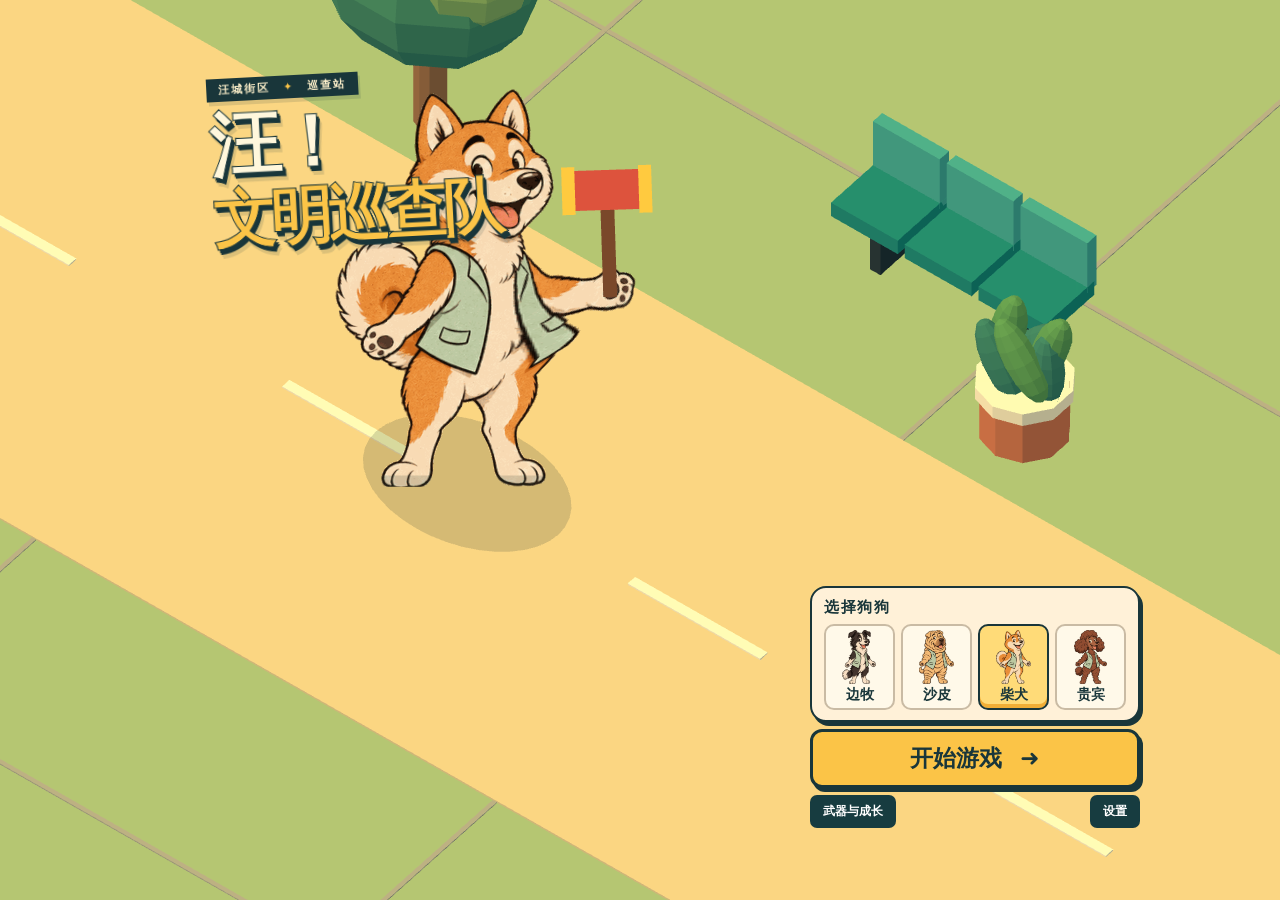
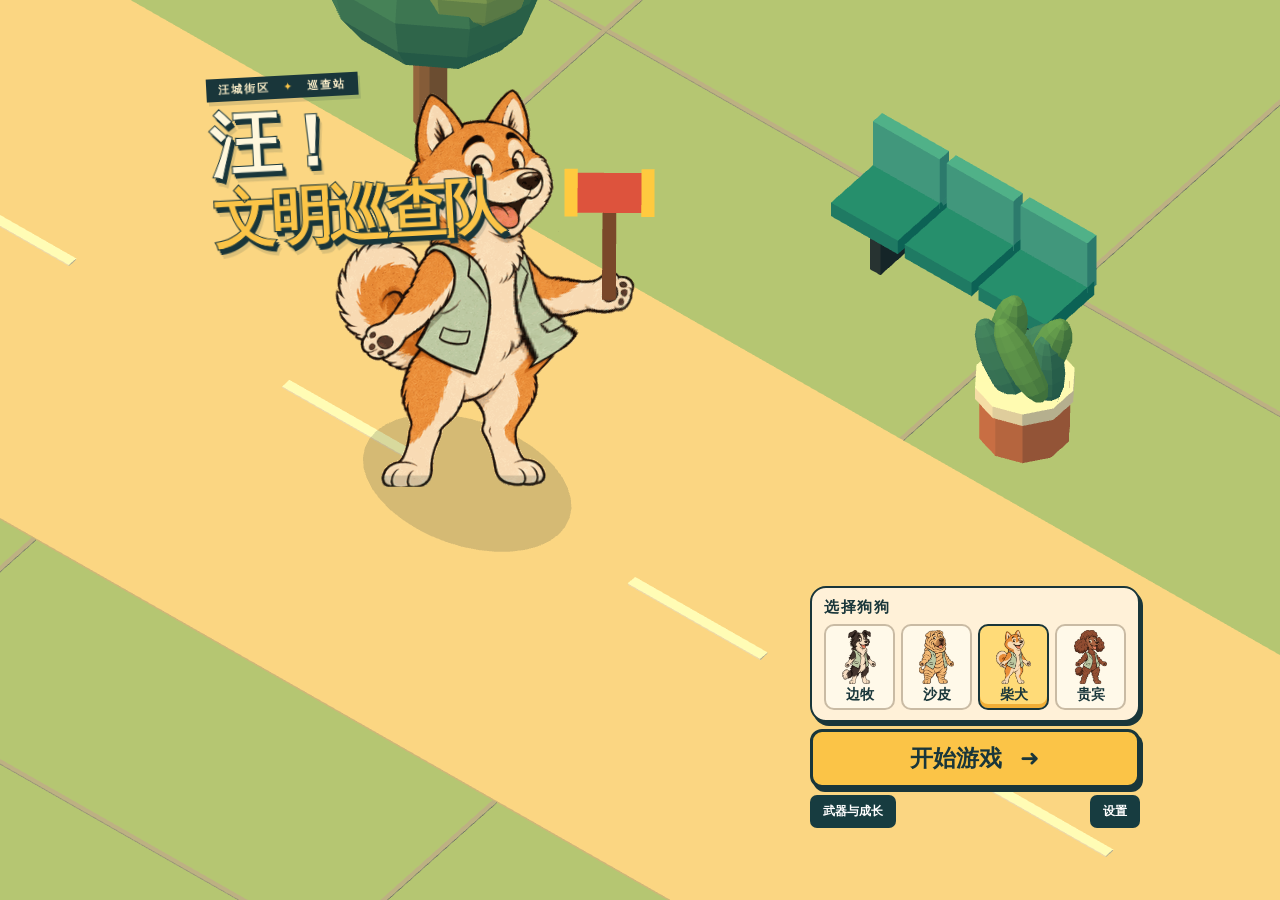
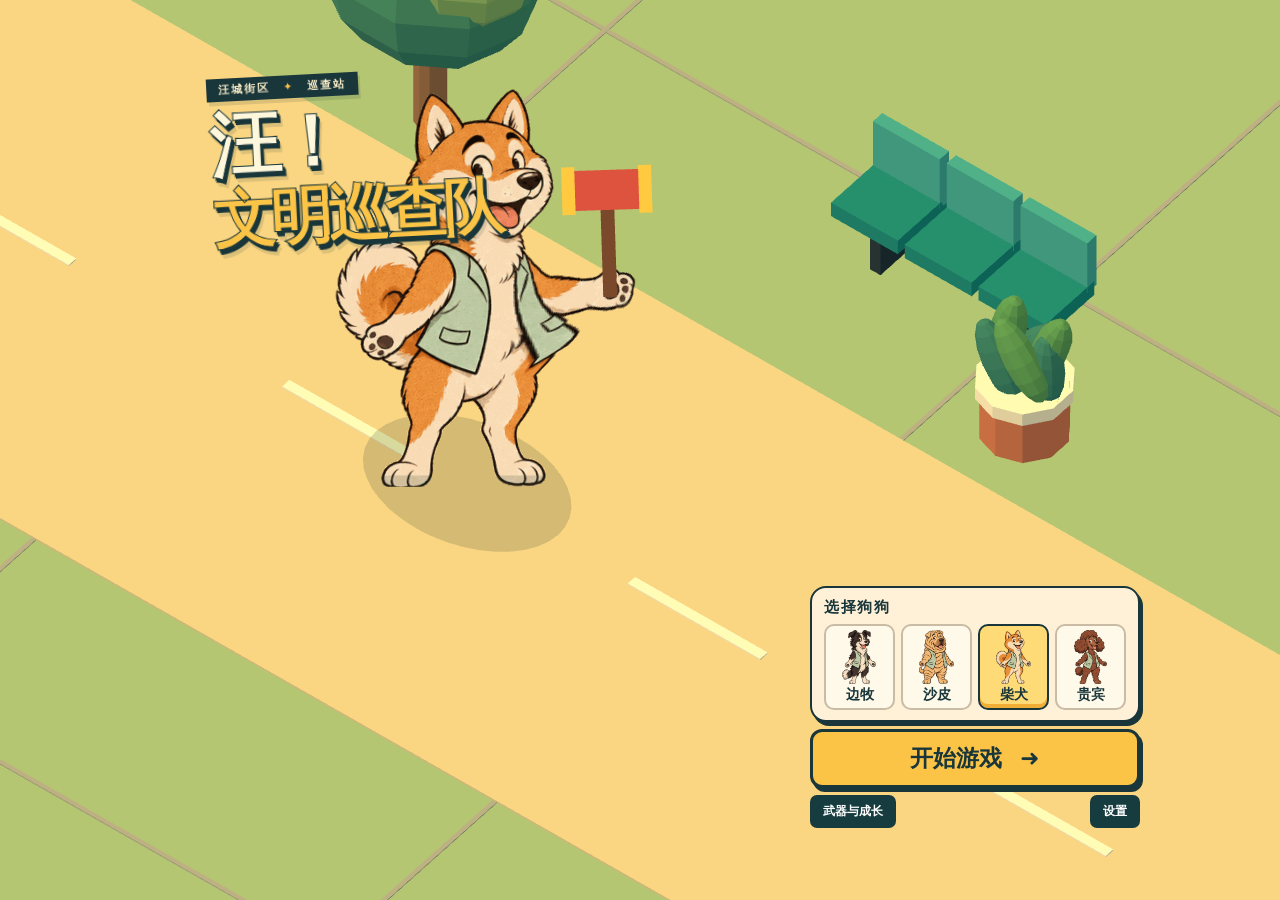
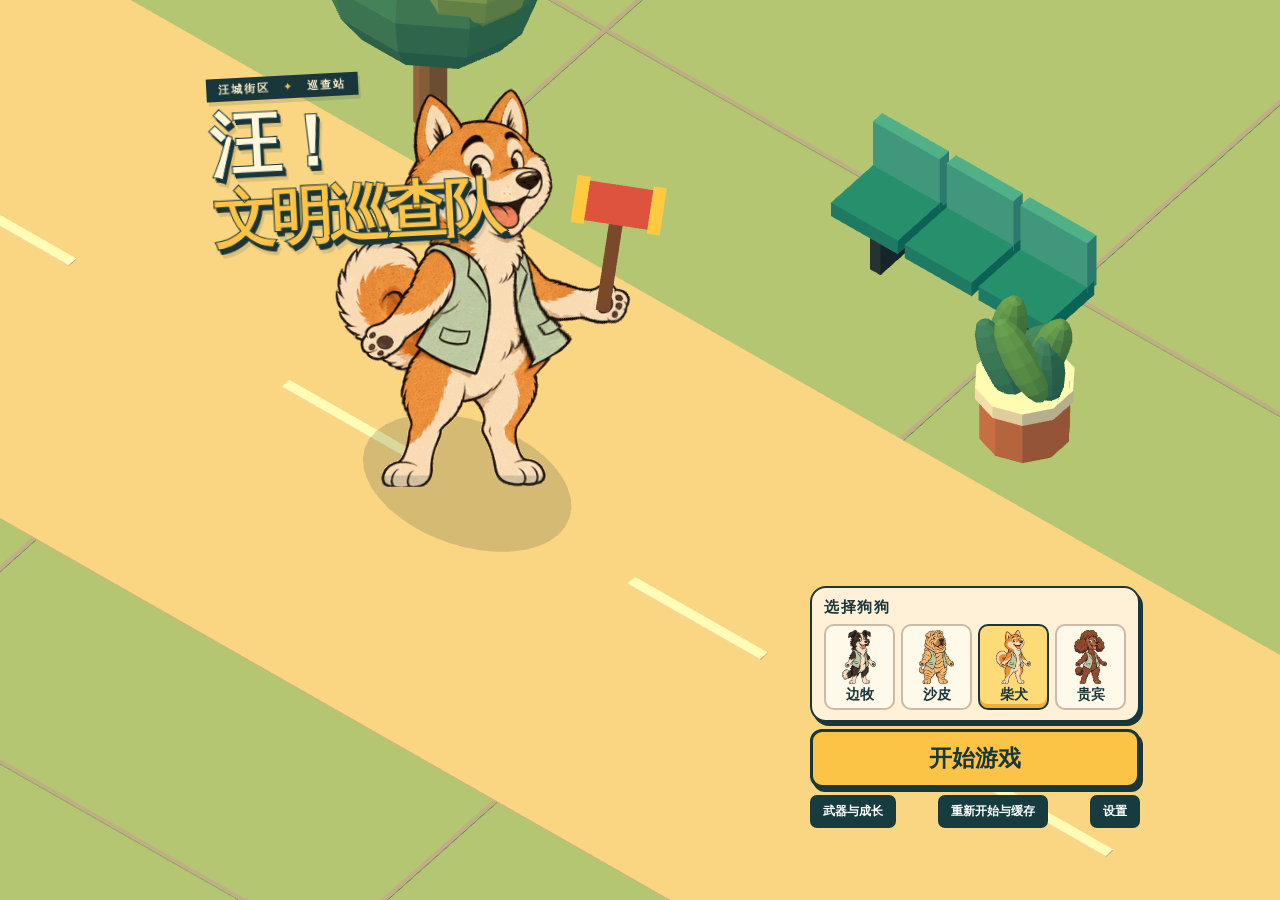
